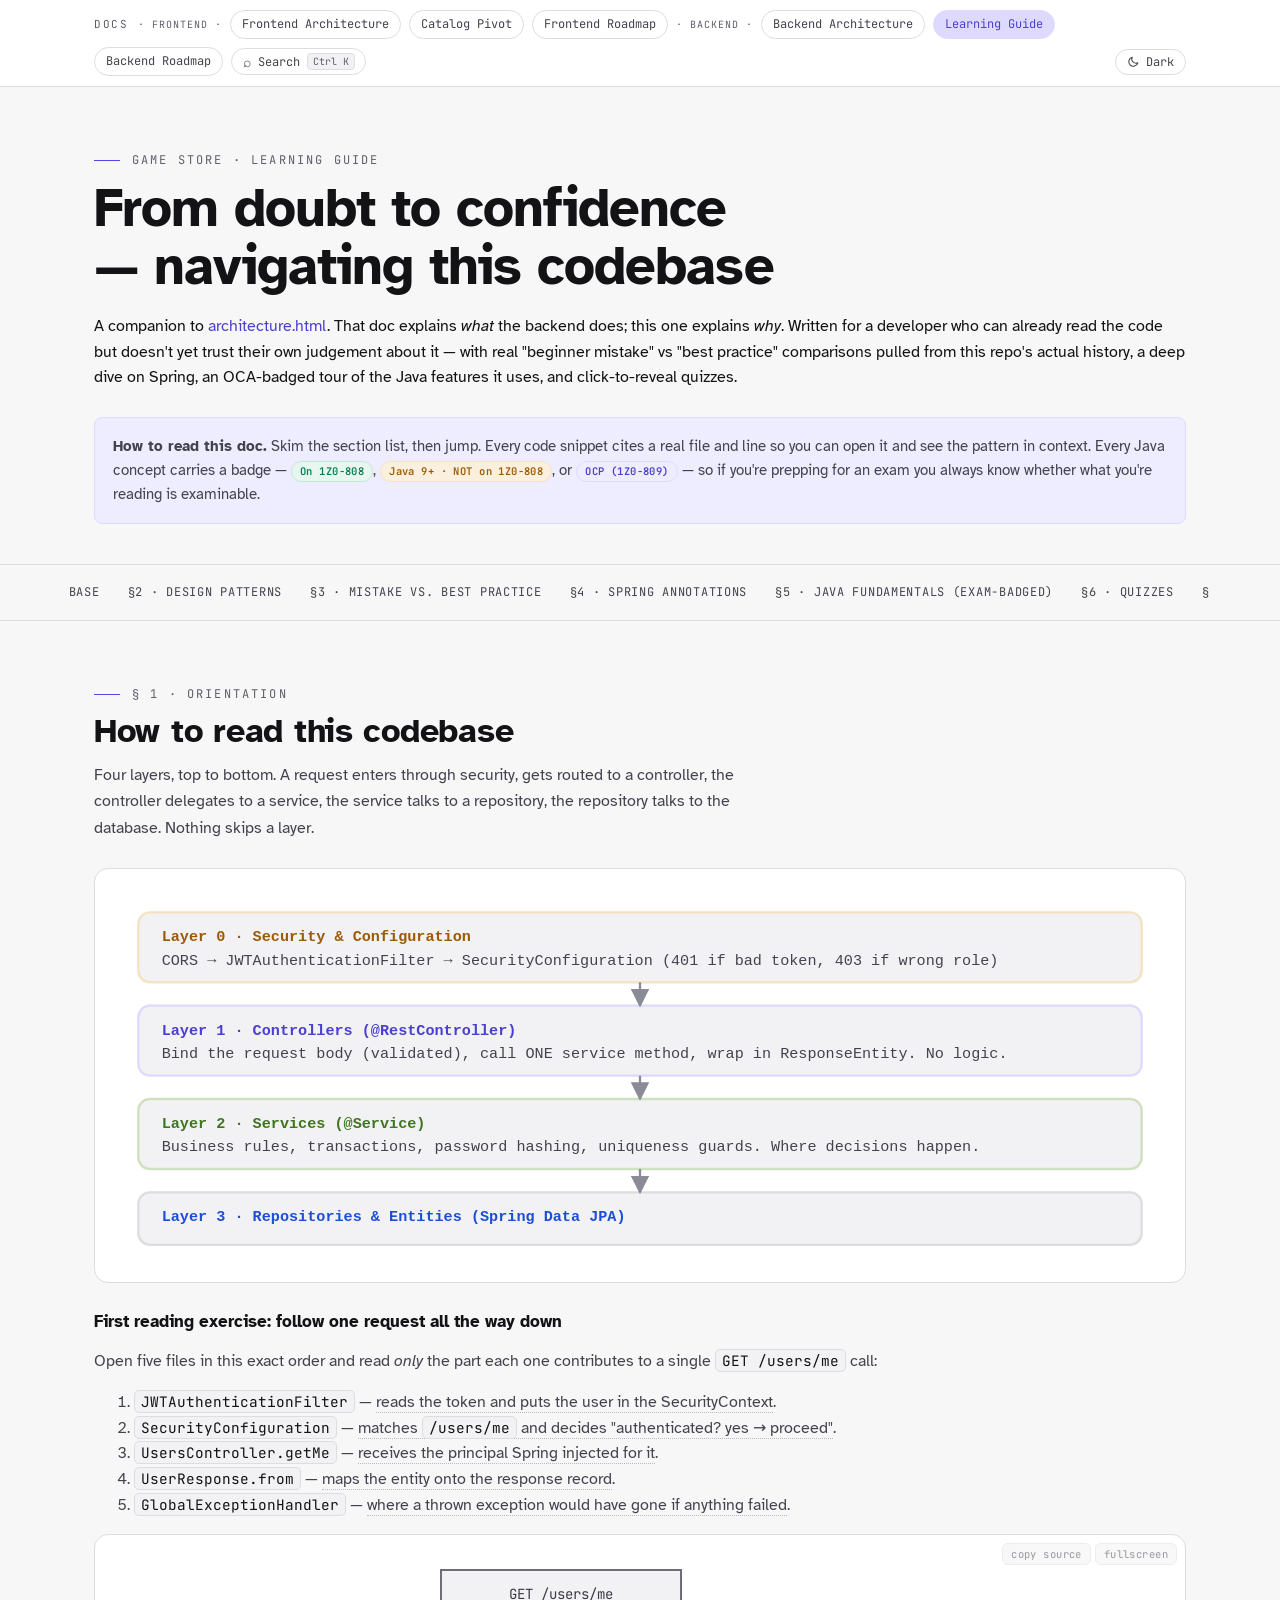
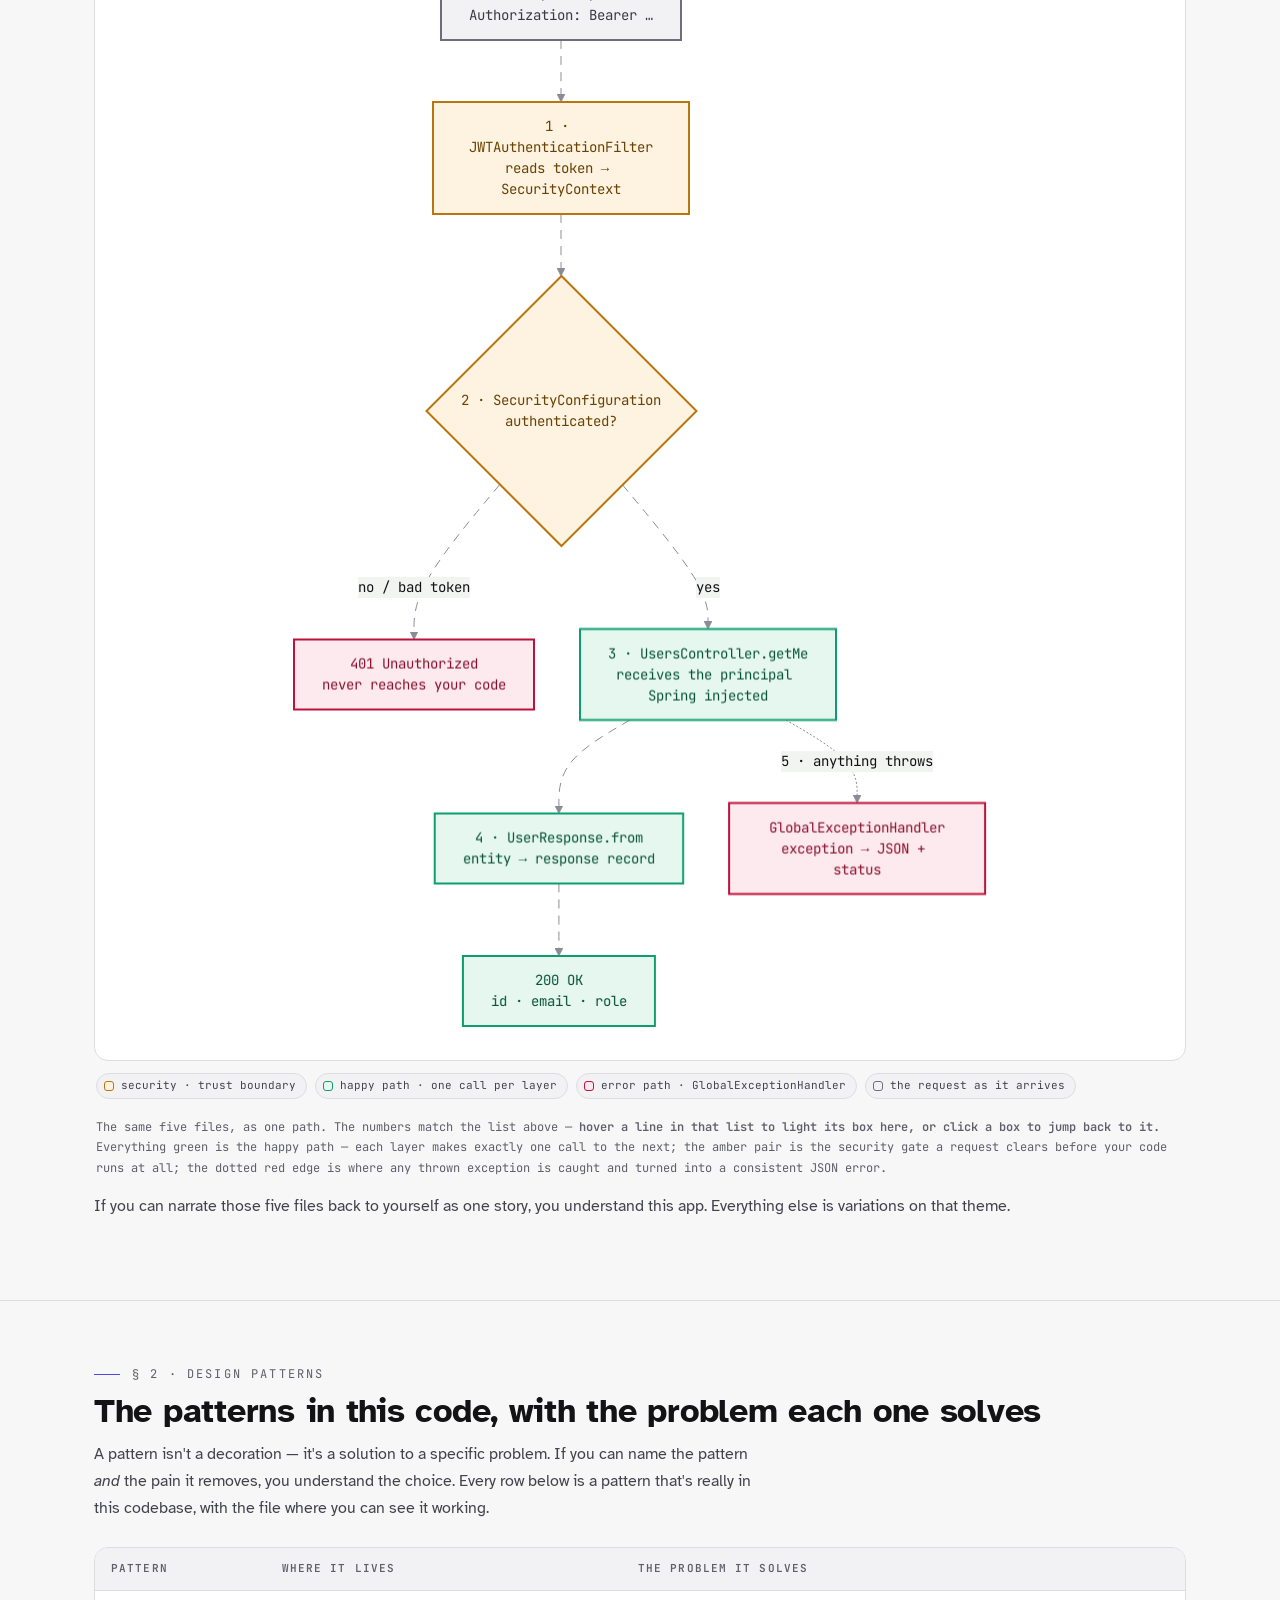
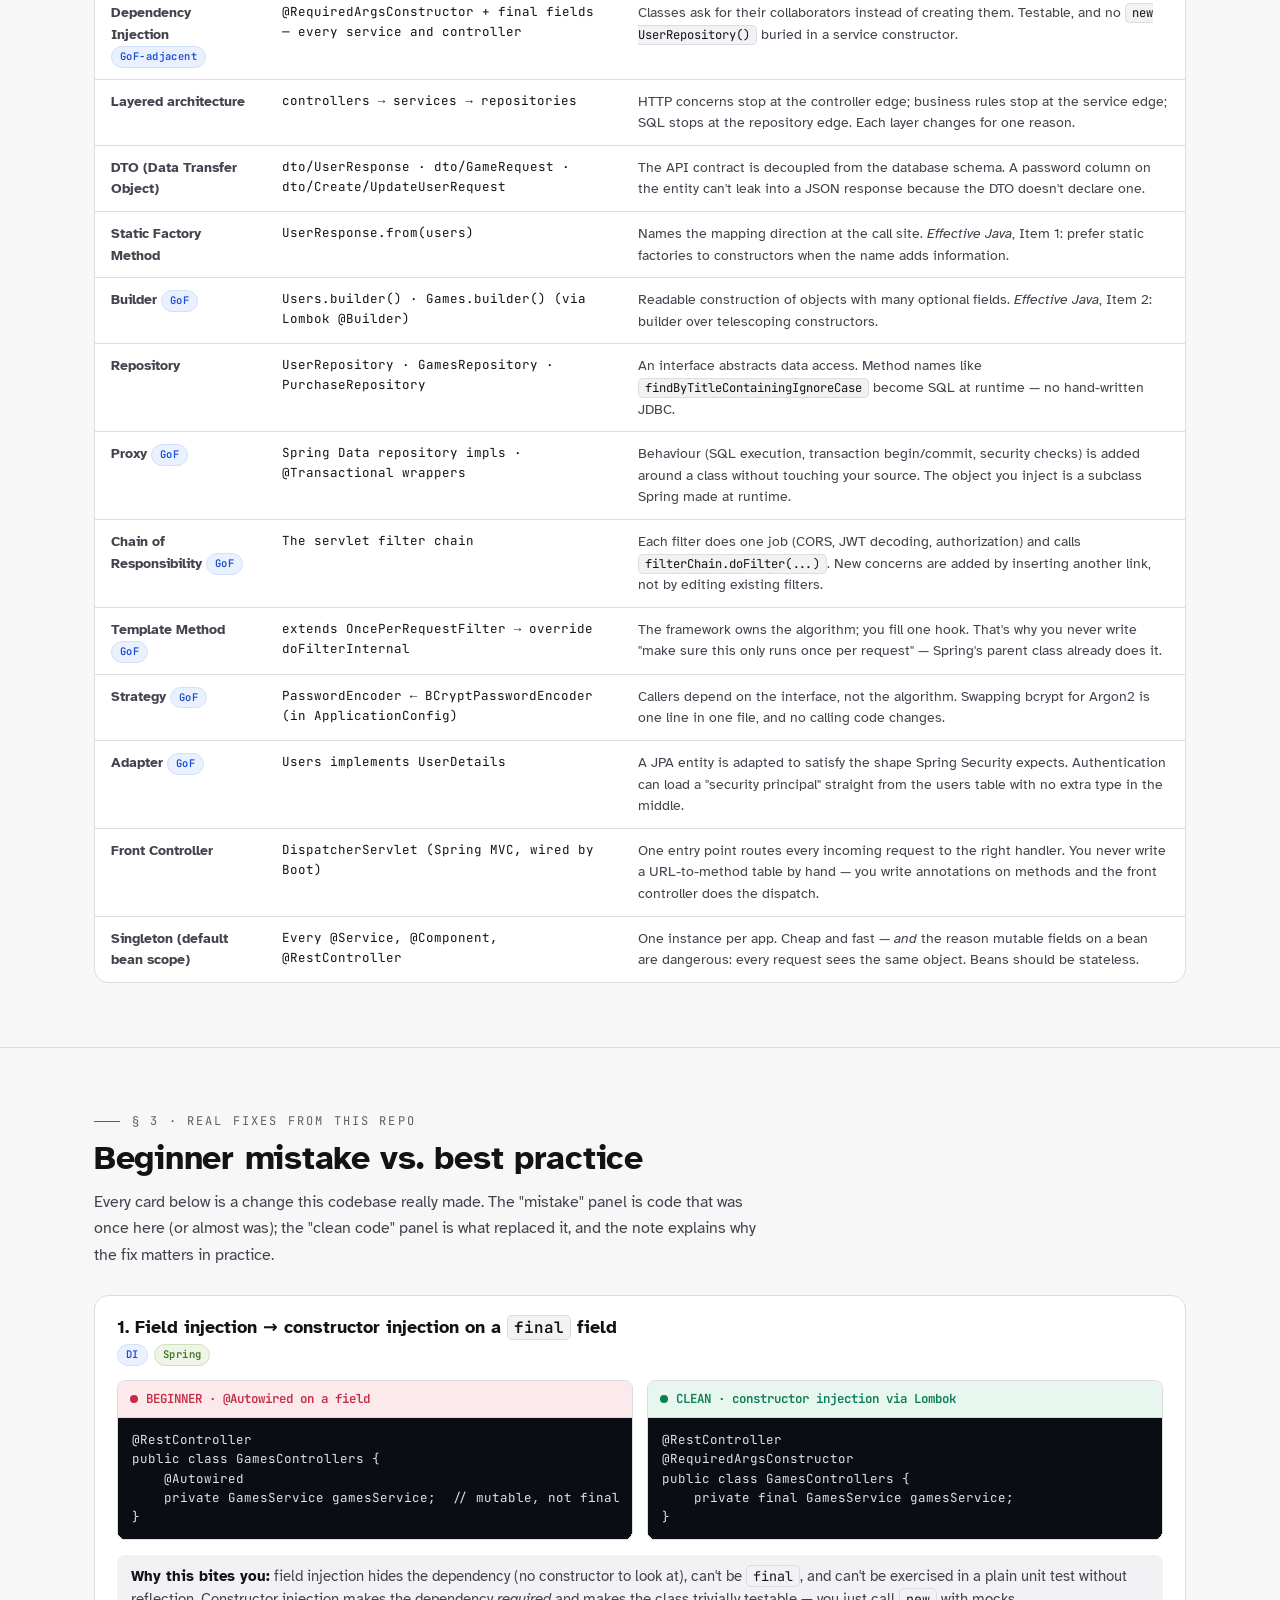
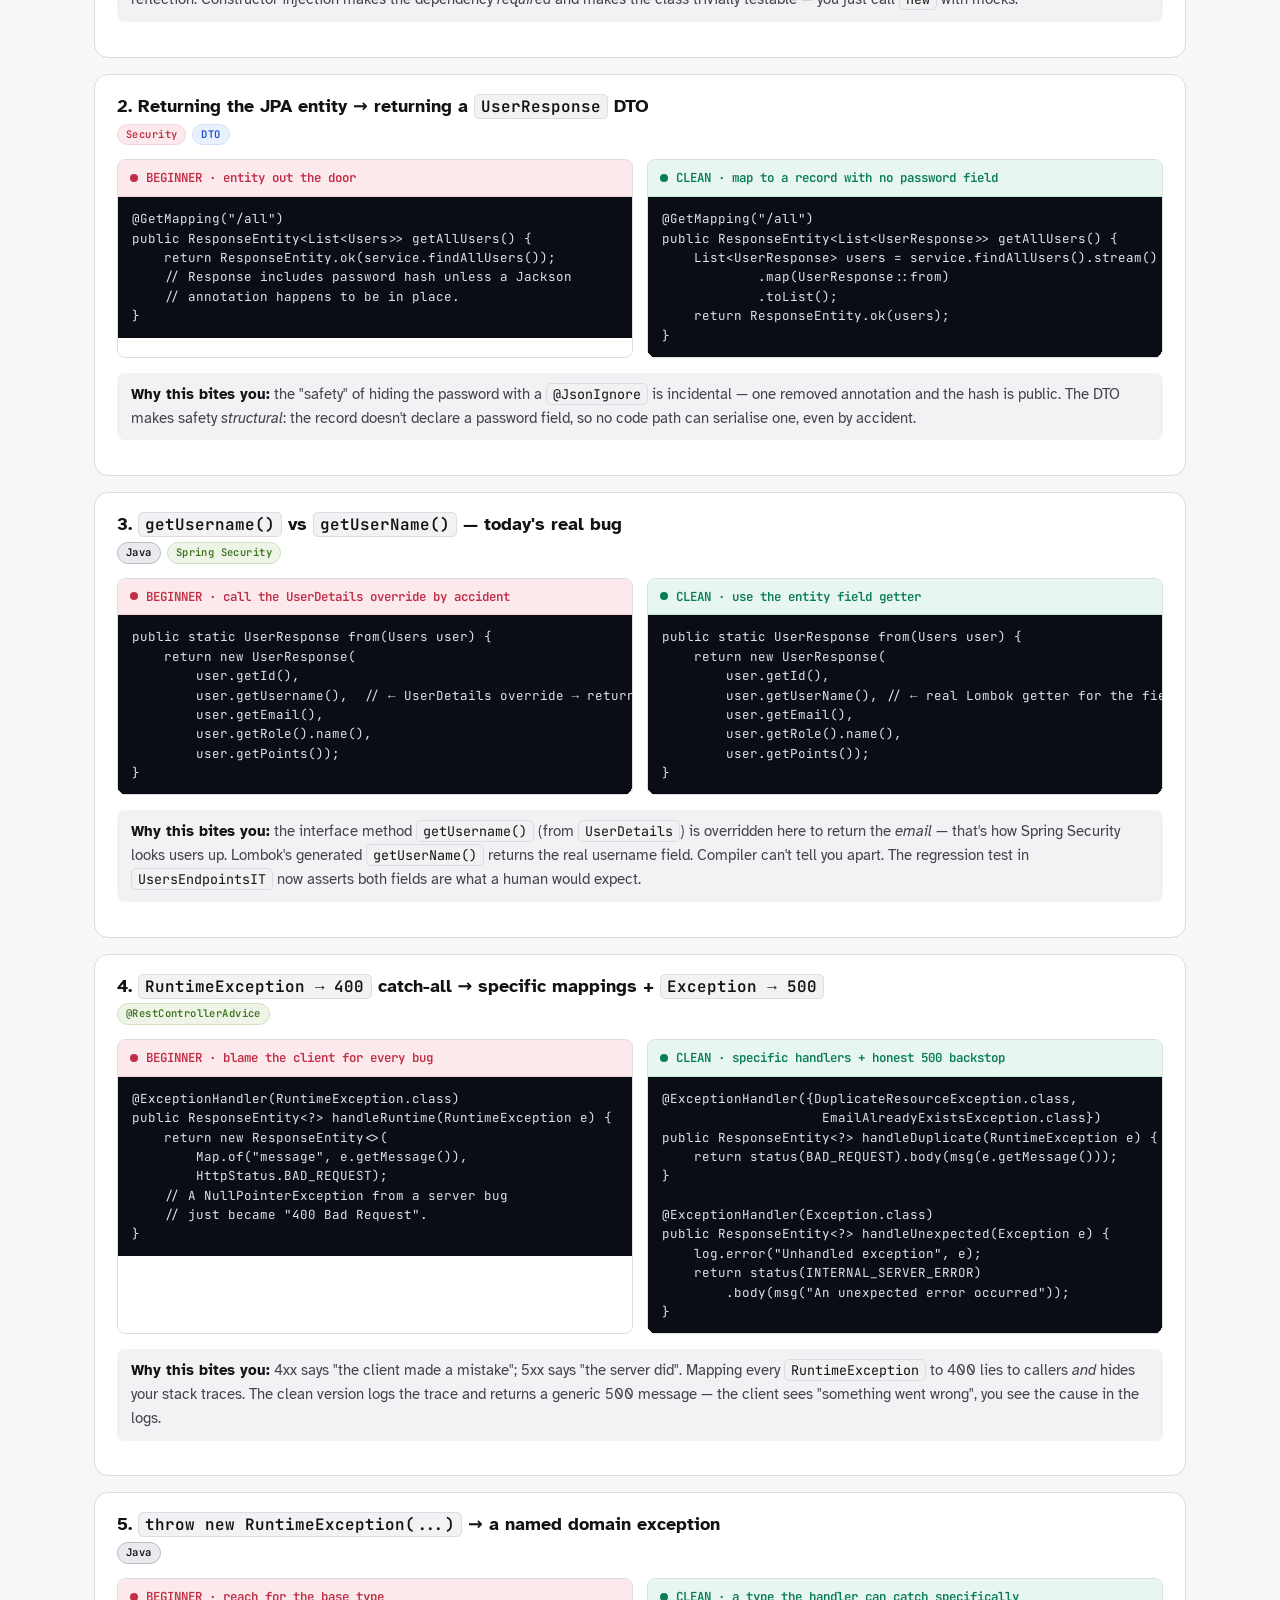
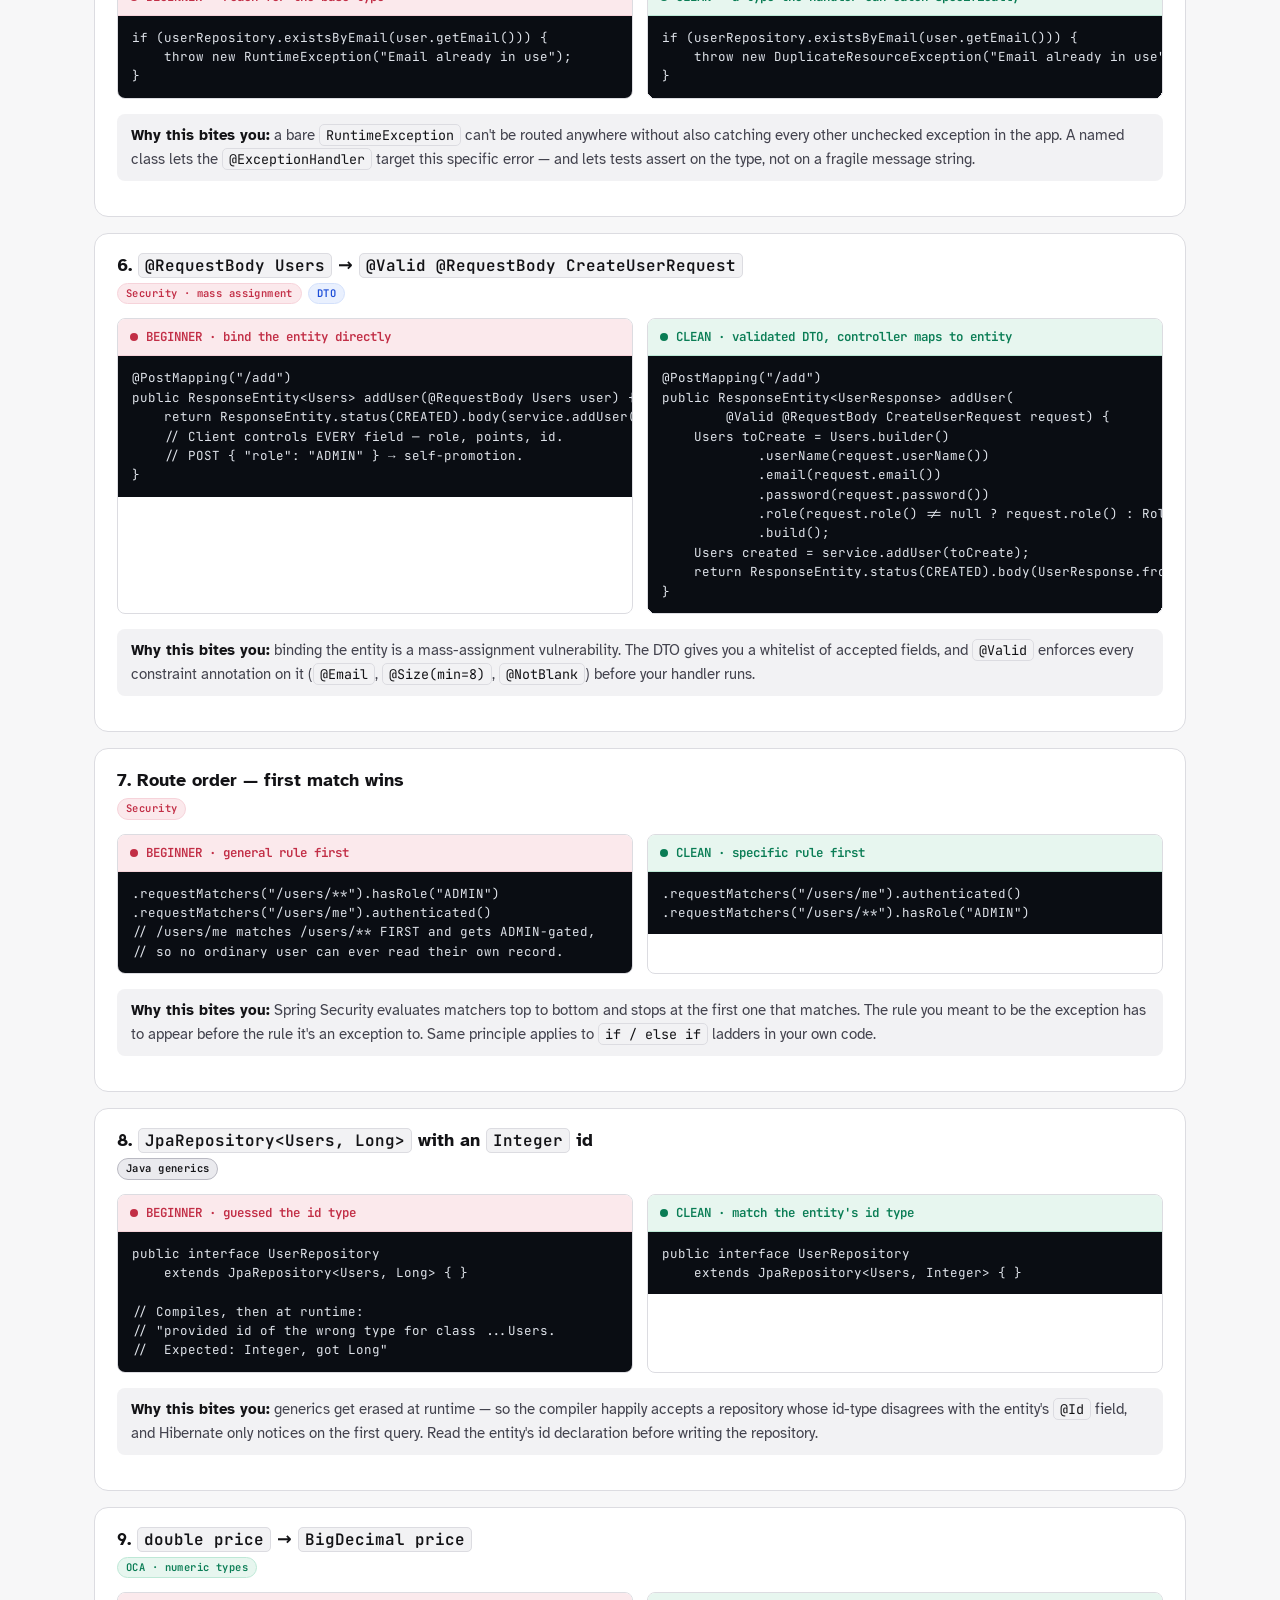
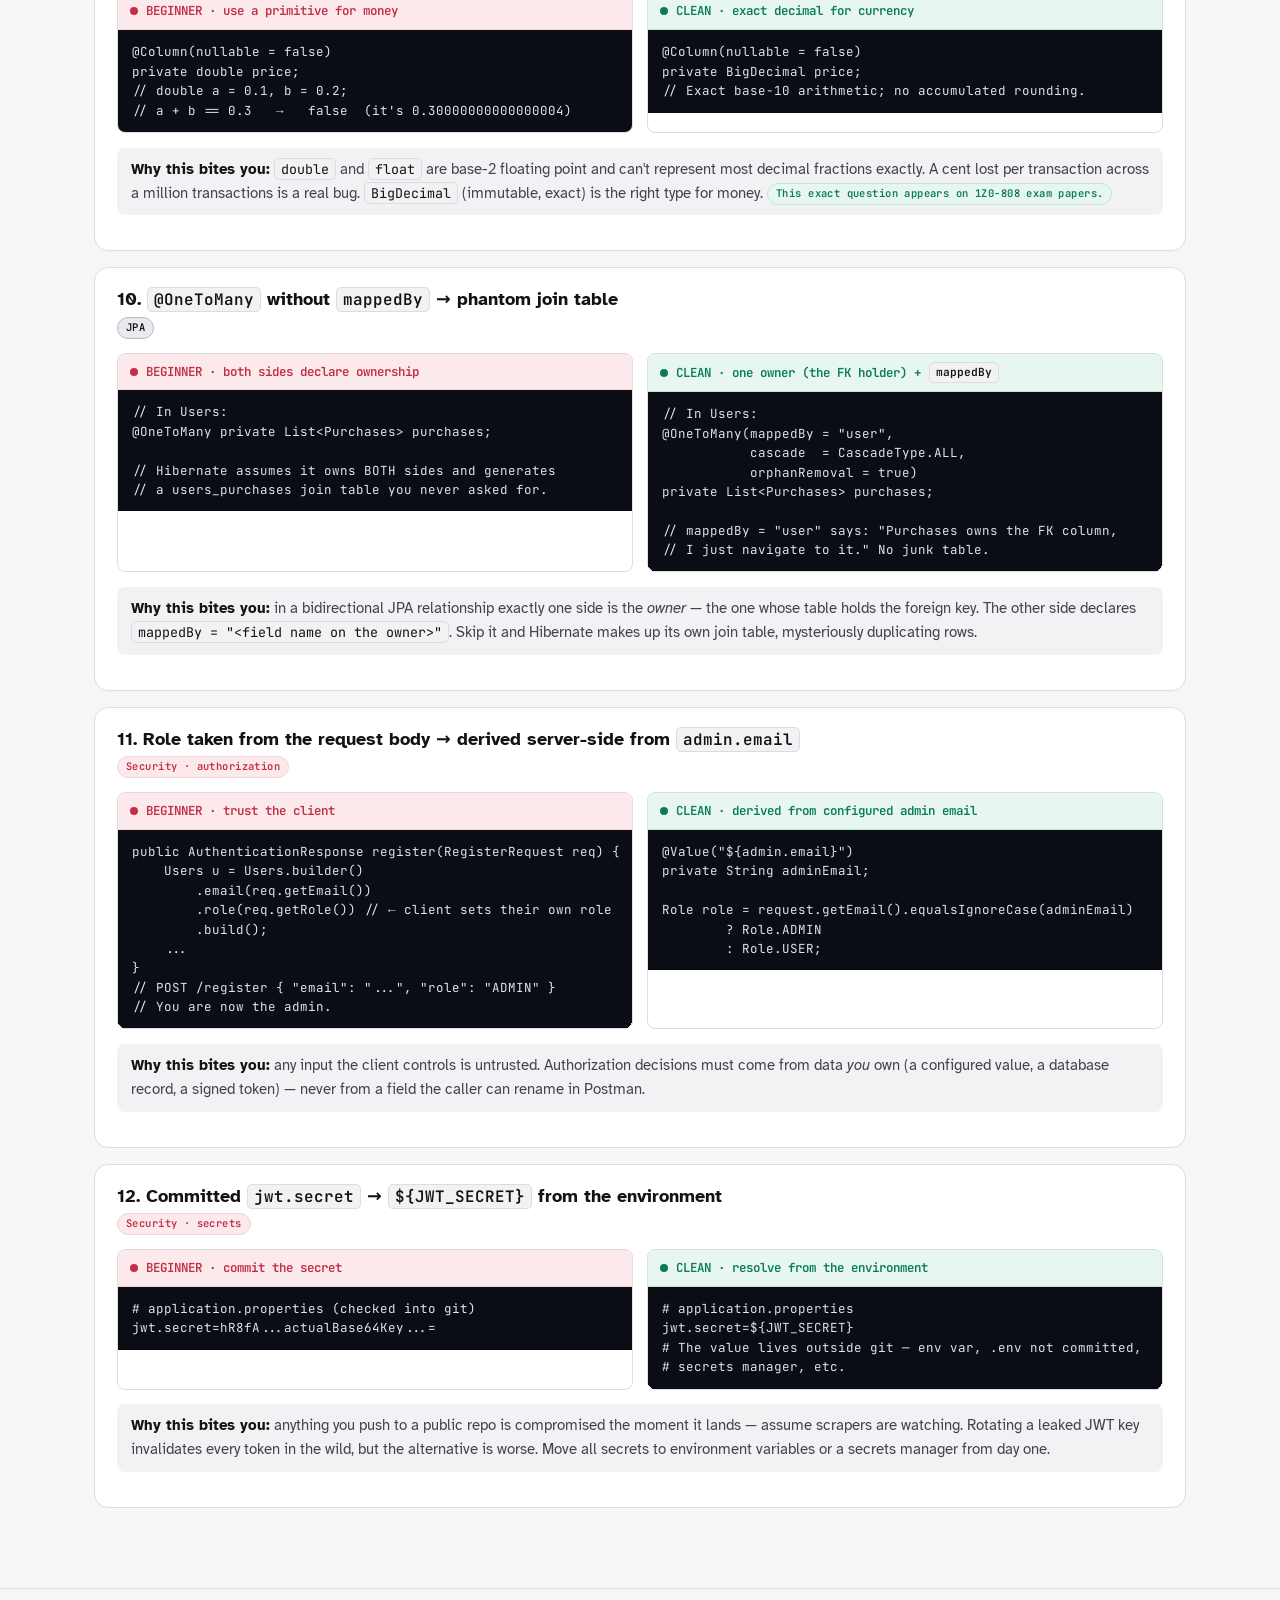
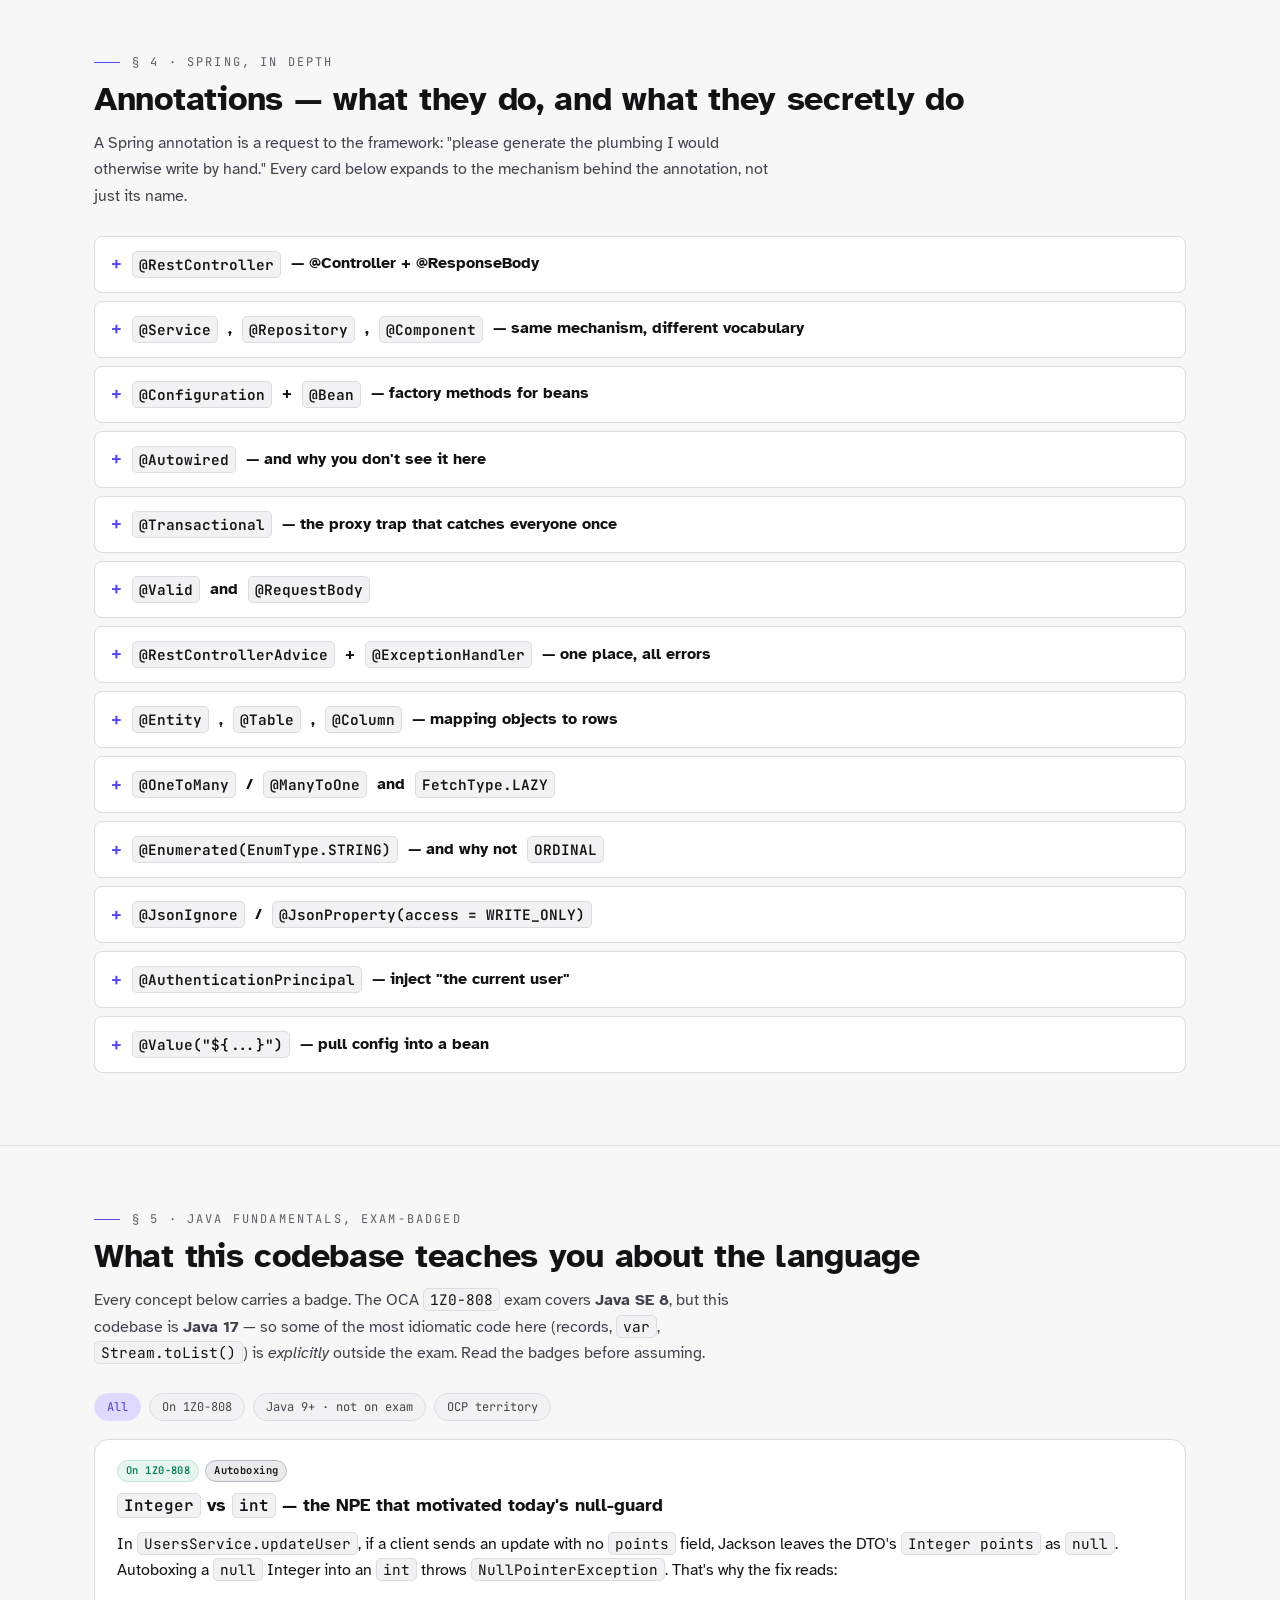
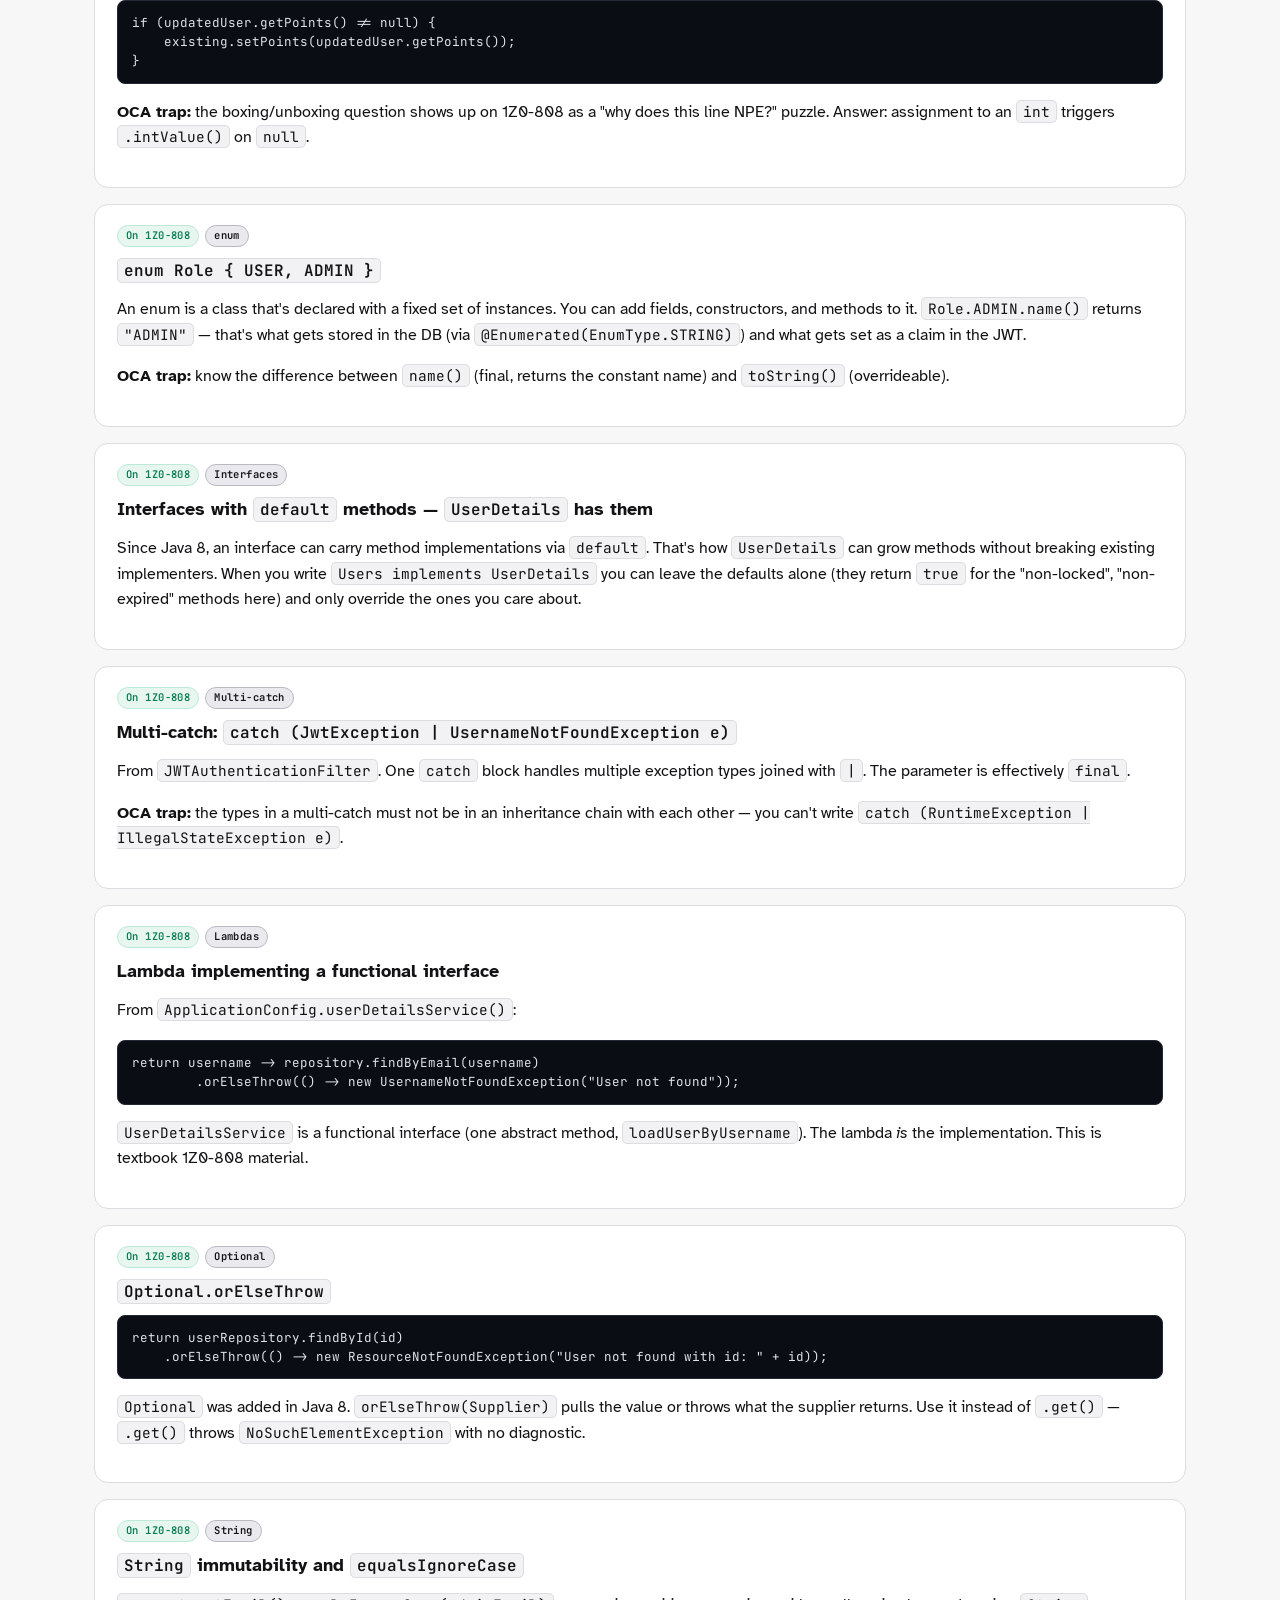
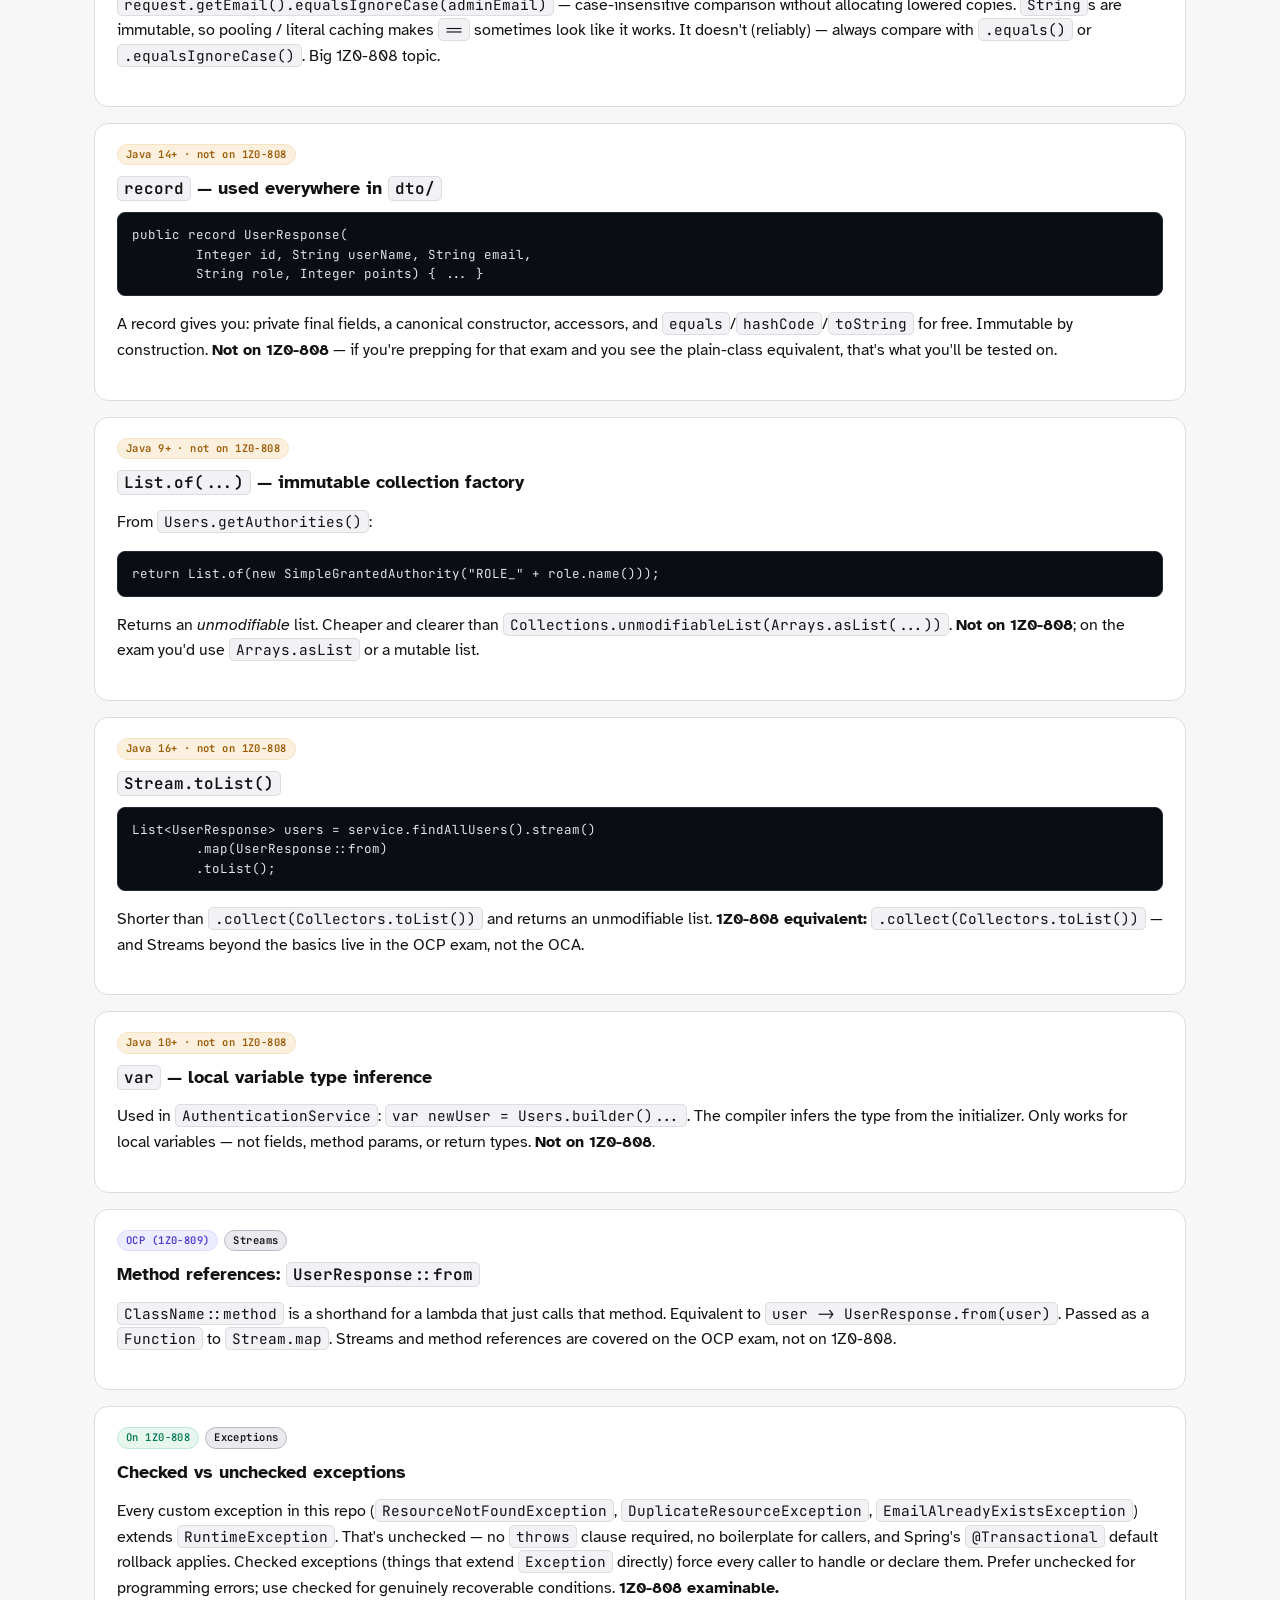
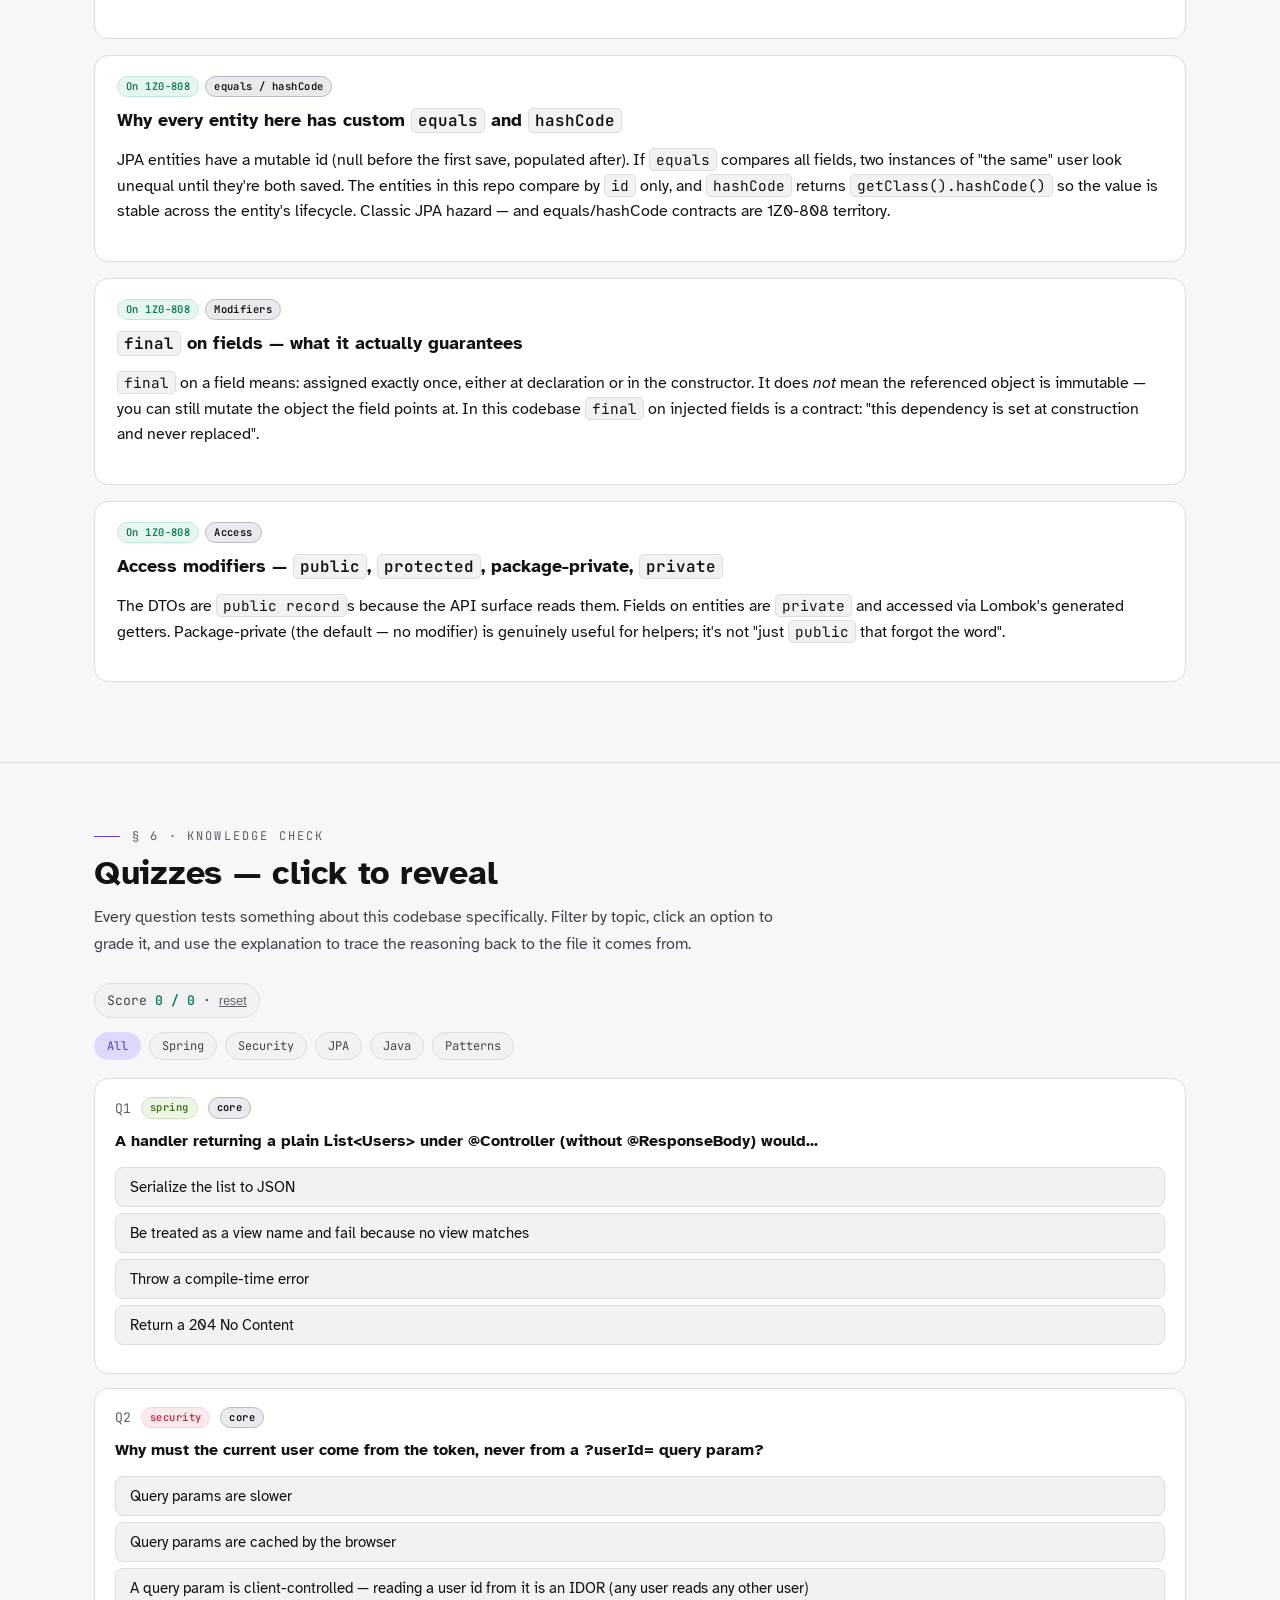
==== docs/architecture-and-learning-guide.html @ 9e19d15a "feat(docs): responsive diagrams below 768px, plus pending chrome work Diagrams kept their intrinsic " ====
<!doctype html>
<html lang="en" data-gs-doc="be-learn">
<head>
<meta charset="utf-8" />
<meta name="viewport" content="width=device-width, initial-scale=1" />
<title>Game Store — Architecture & Learning Guide</title>
<script>
  /* Pre-paint theme apply — runs BEFORE the stylesheet parses so the page
     never flashes the wrong scheme. Deliberately isolated from chrome.js
     (which runs after DOM ready) and deliberately unstyled.
     Always pins data-theme so light-dark() and the Mermaid palette agree. */
  try {
    var t = localStorage.getItem("gs-docs-theme");
    if (t !== "light" && t !== "dark") {
      t = window.matchMedia && window.matchMedia("(prefers-color-scheme: light)").matches ? "light" : "dark";
    }
    document.documentElement.dataset.theme = t;
  } catch (e) {}
</script>
<!-- GS:CORE-CSS:START -->
<style>
/* ══════════════════════════════════════════════════════════════════
   GENERATED — edit docs/_src/core.css and run: node docs/_src/stamp.mjs
   Layers: fonts + core + learning + tables + diagram
   ══════════════════════════════════════════════════════════════════ */

/* Generated by vendor.mjs — do not edit. Paths are relative to the document,
   which is why they read "fonts/..." and not "vendor/fonts/...": core.css is
   inlined INTO the document, so url() resolves against the HTML file. */

@font-face {
  font-family: 'Atkinson Hyperlegible';
  font-style: italic;
  font-weight: 400;
  font-display: swap;
  src: url("vendor/fonts/atkinson-hyperlegible-400i-latin-ext.woff2") format('woff2');
  unicode-range: U+0100-02BA, U+02BD-02C5, U+02C7-02CC, U+02CE-02D7, U+02DD-02FF, U+0304, U+0308, U+0329, U+1D00-1DBF, U+1E00-1E9F, U+1EF2-1EFF, U+2020, U+20A0-20AB, U+20AD-20C0, U+2113, U+2C60-2C7F, U+A720-A7FF;
}
@font-face {
  font-family: 'Atkinson Hyperlegible';
  font-style: italic;
  font-weight: 400;
  font-display: swap;
  src: url("vendor/fonts/atkinson-hyperlegible-400i-latin.woff2") format('woff2');
  unicode-range: U+0000-00FF, U+0131, U+0152-0153, U+02BB-02BC, U+02C6, U+02DA, U+02DC, U+0304, U+0308, U+0329, U+2000-206F, U+20AC, U+2122, U+2191, U+2193, U+2212, U+2215, U+FEFF, U+FFFD;
}
@font-face {
  font-family: 'Atkinson Hyperlegible';
  font-style: italic;
  font-weight: 700;
  font-display: swap;
  src: url("vendor/fonts/atkinson-hyperlegible-700i-latin-ext.woff2") format('woff2');
  unicode-range: U+0100-02BA, U+02BD-02C5, U+02C7-02CC, U+02CE-02D7, U+02DD-02FF, U+0304, U+0308, U+0329, U+1D00-1DBF, U+1E00-1E9F, U+1EF2-1EFF, U+2020, U+20A0-20AB, U+20AD-20C0, U+2113, U+2C60-2C7F, U+A720-A7FF;
}
@font-face {
  font-family: 'Atkinson Hyperlegible';
  font-style: italic;
  font-weight: 700;
  font-display: swap;
  src: url("vendor/fonts/atkinson-hyperlegible-700i-latin.woff2") format('woff2');
  unicode-range: U+0000-00FF, U+0131, U+0152-0153, U+02BB-02BC, U+02C6, U+02DA, U+02DC, U+0304, U+0308, U+0329, U+2000-206F, U+20AC, U+2122, U+2191, U+2193, U+2212, U+2215, U+FEFF, U+FFFD;
}
@font-face {
  font-family: 'Atkinson Hyperlegible';
  font-style: normal;
  font-weight: 400;
  font-display: swap;
  src: url("vendor/fonts/atkinson-hyperlegible-400-latin-ext.woff2") format('woff2');
  unicode-range: U+0100-02BA, U+02BD-02C5, U+02C7-02CC, U+02CE-02D7, U+02DD-02FF, U+0304, U+0308, U+0329, U+1D00-1DBF, U+1E00-1E9F, U+1EF2-1EFF, U+2020, U+20A0-20AB, U+20AD-20C0, U+2113, U+2C60-2C7F, U+A720-A7FF;
}
@font-face {
  font-family: 'Atkinson Hyperlegible';
  font-style: normal;
  font-weight: 400;
  font-display: swap;
  src: url("vendor/fonts/atkinson-hyperlegible-400-latin.woff2") format('woff2');
  unicode-range: U+0000-00FF, U+0131, U+0152-0153, U+02BB-02BC, U+02C6, U+02DA, U+02DC, U+0304, U+0308, U+0329, U+2000-206F, U+20AC, U+2122, U+2191, U+2193, U+2212, U+2215, U+FEFF, U+FFFD;
}
@font-face {
  font-family: 'Atkinson Hyperlegible';
  font-style: normal;
  font-weight: 700;
  font-display: swap;
  src: url("vendor/fonts/atkinson-hyperlegible-700-latin-ext.woff2") format('woff2');
  unicode-range: U+0100-02BA, U+02BD-02C5, U+02C7-02CC, U+02CE-02D7, U+02DD-02FF, U+0304, U+0308, U+0329, U+1D00-1DBF, U+1E00-1E9F, U+1EF2-1EFF, U+2020, U+20A0-20AB, U+20AD-20C0, U+2113, U+2C60-2C7F, U+A720-A7FF;
}
@font-face {
  font-family: 'Atkinson Hyperlegible';
  font-style: normal;
  font-weight: 700;
  font-display: swap;
  src: url("vendor/fonts/atkinson-hyperlegible-700-latin.woff2") format('woff2');
  unicode-range: U+0000-00FF, U+0131, U+0152-0153, U+02BB-02BC, U+02C6, U+02DA, U+02DC, U+0304, U+0308, U+0329, U+2000-206F, U+20AC, U+2122, U+2191, U+2193, U+2212, U+2215, U+FEFF, U+FFFD;
}
@font-face {
  font-family: 'JetBrains Mono';
  font-style: normal;
  font-weight: 400;
  font-display: swap;
  src: url("vendor/fonts/jetbrains-mono-400-latin-ext.woff2") format('woff2');
  unicode-range: U+0100-02BA, U+02BD-02C5, U+02C7-02CC, U+02CE-02D7, U+02DD-02FF, U+0304, U+0308, U+0329, U+1D00-1DBF, U+1E00-1E9F, U+1EF2-1EFF, U+2020, U+20A0-20AB, U+20AD-20C0, U+2113, U+2C60-2C7F, U+A720-A7FF;
}
@font-face {
  font-family: 'JetBrains Mono';
  font-style: normal;
  font-weight: 400;
  font-display: swap;
  src: url("vendor/fonts/jetbrains-mono-400-latin.woff2") format('woff2');
  unicode-range: U+0000-00FF, U+0131, U+0152-0153, U+02BB-02BC, U+02C6, U+02DA, U+02DC, U+0304, U+0308, U+0329, U+2000-206F, U+20AC, U+2122, U+2191, U+2193, U+2212, U+2215, U+FEFF, U+FFFD;
}
@font-face {
  font-family: 'JetBrains Mono';
  font-style: normal;
  font-weight: 500;
  font-display: swap;
  src: url("vendor/fonts/jetbrains-mono-500-latin-ext.woff2") format('woff2');
  unicode-range: U+0100-02BA, U+02BD-02C5, U+02C7-02CC, U+02CE-02D7, U+02DD-02FF, U+0304, U+0308, U+0329, U+1D00-1DBF, U+1E00-1E9F, U+1EF2-1EFF, U+2020, U+20A0-20AB, U+20AD-20C0, U+2113, U+2C60-2C7F, U+A720-A7FF;
}
@font-face {
  font-family: 'JetBrains Mono';
  font-style: normal;
  font-weight: 500;
  font-display: swap;
  src: url("vendor/fonts/jetbrains-mono-500-latin.woff2") format('woff2');
  unicode-range: U+0000-00FF, U+0131, U+0152-0153, U+02BB-02BC, U+02C6, U+02DA, U+02DC, U+0304, U+0308, U+0329, U+2000-206F, U+20AC, U+2122, U+2191, U+2193, U+2212, U+2215, U+FEFF, U+FFFD;
}
@font-face {
  font-family: 'JetBrains Mono';
  font-style: normal;
  font-weight: 600;
  font-display: swap;
  src: url("vendor/fonts/jetbrains-mono-600-latin-ext.woff2") format('woff2');
  unicode-range: U+0100-02BA, U+02BD-02C5, U+02C7-02CC, U+02CE-02D7, U+02DD-02FF, U+0304, U+0308, U+0329, U+1D00-1DBF, U+1E00-1E9F, U+1EF2-1EFF, U+2020, U+20A0-20AB, U+20AD-20C0, U+2113, U+2C60-2C7F, U+A720-A7FF;
}
@font-face {
  font-family: 'JetBrains Mono';
  font-style: normal;
  font-weight: 600;
  font-display: swap;
  src: url("vendor/fonts/jetbrains-mono-600-latin.woff2") format('woff2');
  unicode-range: U+0000-00FF, U+0131, U+0152-0153, U+02BB-02BC, U+02C6, U+02DA, U+02DC, U+0304, U+0308, U+0329, U+2000-206F, U+20AC, U+2122, U+2191, U+2193, U+2212, U+2215, U+FEFF, U+FFFD;
}


/* ═══════════════════════════════════════════════════════════════════════════
   core.css — the layer every Game Store document gets
   ═══════════════════════════════════════════════════════════════════════════

   SOURCE FILE. Do not edit the copy inside an HTML document — that copy sits
   between <!-- GS:CORE-CSS:START --> and :END and is overwritten wholesale by

     node docs/_src/stamp.mjs

   ── Why this file exists ─────────────────────────────────────────────────
   The six documents each carried their own inline <style>: 3,184 lines in
   total, of which 39 selectors appeared in all six and another 25 in four or
   five. Those copies had already drifted apart in ways nobody chose. The
   backend roadmap had been given a design pass (side-tab accents dropped, bars
   moved from `width` to `transform`) that the frontend roadmap never received,
   so two files describing the same kind of thing no longer looked or behaved
   alike. Where the copies disagreed, the *newer, documented* decision won and
   is what you see below.

   ── Layers ───────────────────────────────────────────────────────────────
     1. Tokens          colour, type, geometry — the theming contract
     2. Base            reset, document, typography, links, code
     3. Chrome          doc switcher, subnav, progress, back-to-top, reveal
     4. Furniture       hero, kpis, chips, kickers, captions, footer
     5. Mermaid motion  animation over Mermaid's SVG output
     6. Responsive
     7. Print

   Component styles that only some documents need (diagrams, roadmap cards,
   quizzes, tables) live in _src/components/ and are opted into per document
   in docs.manifest.mjs.
   ═══════════════════════════════════════════════════════════════════════════ */


/* ───────────────────────────────────────────────────────────────────────────
   1. TOKENS
   ───────────────────────────────────────────────────────────────────────────

   Every colour is declared ONCE with light-dark(). `color-scheme` decides
   which half wins, so a theme switch is a one-property change instead of a
   parallel table of overrides that drift apart. The previous arrangement
   restated ~45 tokens in four places per file — 6 files × 4 blocks was the
   real reason the docs had quietly diverged from each other.

     :root                     → color-scheme: light dark  (follows the OS)
     :root[data-theme="light"] → pinned light  (viewer's explicit choice)
     :root[data-theme="dark"]  → pinned dark

   --scheme stays a plain string token because light-dark() only accepts
   <color> values, and the Mermaid bootstrap reads it with one
   getComputedStyle call to pick its matching diagram palette.

   ── Palette note ──
   The surfaces are neutral graphite, not the old #0d1016 navy. The navy sat
   only ~25° away from the indigo accent, so the brand colour never actually
   read as a colour — it dissolved into its own background. Pulling the ground
   to a near-neutral (blue channel never more than ~4 points above red) leaves
   indigo the only real hue on the page above the semantic diagram colours,
   which is what an accent is for.
   ─────────────────────────────────────────────────────────────────────────── */

:root {
  color-scheme: light dark;
  --scheme: dark;

  /* ── Surfaces: graphite ramp ──
     Even steps in lightness so nesting a panel inside a panel inside a
     shell stays legible without borders doing all the work. */
  --bg:        light-dark(#f7f7f8, #0e0e10);
  --panel:     light-dark(#ffffff, #16161a);
  --panel-2:   light-dark(#f2f2f4, #1d1d22);
  --panel-3:   light-dark(#eaeaee, #24242a);
  --line:      light-dark(#dcdce1, #2a2a31);
  --line-2:    light-dark(#b9b9c2, #3a3a44);
  --line-soft: light-dark(#eeeef1, #212127);

  /* catalog-architecture.html speaks "surface"; everything else says
     "panel". Same ramp, both names, so either vocabulary resolves. */
  --surface:   var(--panel);
  --surface-2: var(--panel-2);

  /* ── Ink ──
     --ink-faint carries captions, micro-labels and step eyebrows, so both
     values are set against --panel-3 — the lowest-contrast neutral ground it
     actually lands on, not --panel — and clear 4.5:1 there: 5.2:1 light,
     4.65:1 dark. The old #6b7488 ran at ~4.2:1. Anything faint sitting on a
     *tinted* chip is a separate case and needs the chip's own colour. */
  --ink:       light-dark(#131316, #e7e7ea);
  --ink-soft:  light-dark(#43434e, #a2a2ac);
  --ink-faint: light-dark(#5f5f6a, #8c8c98);

  /* ── Accent: indigo, the app's voice ──
     --accent is not purely decorative here: it carries the step eyebrows and
     layer labels, which are small text. The dark value is therefore set to
     clear 4.5:1 on --panel-3 (4.7:1) rather than to the most saturated indigo
     that still looked good as a border — #7b6cff dropped to 4.3:1 on a panel. */
  --accent:      light-dark(#5546e8, #8b7dff);
  --accent-2:    light-dark(#4c3fd0, #a094ff);
  --accent-dim:  light-dark(#dedaff, #363154);
  --accent-wash: light-dark(#eeecff, #1a1826);
  --on-accent:   light-dark(#ffffff, #0e0e10);

  /* ── Semantic hues ──
     The hue of each is unchanged — they are load-bearing in the diagrams
     and the legend text names them. */
  /* Spring green also labels stage headings and JWT segments, so like amber
     its light value is set for small text on --spring-wash (5.1:1); the
     inherited #4d8b28 sat at 3.7:1 there. */
  --spring:      light-dark(#3f7420, #7cc44a);   /* Spring framework      */
  --spring-dim:  light-dark(#cfe0bf, #2e4520);
  --spring-wash: light-dark(#eef5e7, #161c11);

  --new:      light-dark(#0a7d55, #35d399);      /* added / fast path     */
  --new-dim:  light-dark(#bde8d6, #1e5442);
  --new-wash: light-dark(#e7f6ef, #0f1f19);

  /* Amber is the one semantic hue that also carries small text (the step
     eyebrows), so the light value is nudged darker to clear 4.5:1 on
     --panel-2; #a35f06 landed at 4.47. */
  --auth:      light-dark(#9c5a05, #f5a623);     /* JWT / trust boundary  */
  --auth-dim:  light-dark(#f5e2c2, #4a3a15);
  --auth-wash: light-dark(#faf0dd, #241c0d);

  --danger:      light-dark(#c22e46, #f2687e);   /* failure path / guard  */
  --danger-dim:  light-dark(#f6d3da, #4a2029);
  --danger-wash: light-dark(#fbe9ec, #291217);

  --info:      light-dark(#1d4ed8, #60a5fa);
  --info-dim:  light-dark(#d3e0fb, #1d3557);
  --info-wash: light-dark(#e9f0fe, #101a29);

  --sky:      light-dark(#0369a1, #7dd3fc);      /* HTTP GET / 2xx        */
  --sky-dim:  light-dark(#bcd9ec, #23495e);
  --sky-wash: light-dark(#e3f2fb, #0e2029);

  /* catalog-architecture.html names its hues by colour rather than by role.
     Aliased so one edit still moves both vocabularies. */
  --indigo:       var(--accent-2);
  --indigo-wash:  light-dark(rgba(85,70,232,.07),  rgba(160,148,255,.10));
  --emerald:      var(--new);
  --emerald-wash: light-dark(rgba(10,125,85,.07),  rgba(53,211,153,.09));
  --amber:        var(--auth);
  --amber-wash:   light-dark(rgba(180,83,9,.07),   rgba(245,166,35,.09));
  --rose:         var(--danger);
  --rose-wash:    light-dark(rgba(209,52,79,.07),  rgba(242,104,126,.09));

  /* ── Code surfaces ──
     A terminal stays a terminal: these deliberately do NOT flip, because the
     panels they describe are locked dark in both schemes. Any foreground
     sitting on --code-bg must come from this group — pairing a locked dark
     background with a themed ink is what made snippets unreadable in light
     mode, since --ink resolves to near-black there. --code-ink holds ~13:1
     on --code-bg, --code-ink-faint ~5.4:1. */
  --code-bg:        #0a0d13;
  --code-ink:       #dfe3ea;
  --code-ink-faint: #8b93a3;
  --code-line:      #232a36;
  --code-ok:        #7cc44a;

  /* ── Chrome ── */
  --nav-veil:     light-dark(rgba(247,247,248,.85), rgba(14,14,16,.82));
  --scroll-hover: light-dark(#a0a0ac, #4a4a56);
  --swatch-ring:  light-dark(rgba(19,19,22,.18), rgba(255,255,255,.14));
  --row-odd:      light-dark(#f0f0f3, #202027);
  --row-even:     light-dark(#f8f8fa, #191920);
  --diagram-line: light-dark(#8b8b97, #5a5a68);

  /* Two wide, low-opacity washes behind the page. Kept faint enough that
     they read as depth rather than as a gradient. */
  --glow-a: light-dark(rgba(85,70,232,.07), rgba(123,108,255,.14));
  --glow-b: light-dark(rgba(10,125,85,.05), rgba(53,211,153,.07));

  /* ── Elevation ──
     light-dark() returns a <color>, so it nests inside a shadow value. */
  --shadow-sm: 0 1px 2px    light-dark(rgba(16,20,32,.06), rgba(0,0,0,.30));
  --shadow-md: 0 6px 20px -6px  light-dark(rgba(16,20,32,.16), rgba(0,0,0,.52));
  --shadow-lg: 0 20px 52px -14px light-dark(rgba(16,20,32,.22), rgba(0,0,0,.64));
  --ring: 0 0 0 3px light-dark(rgba(85,70,232,.35), rgba(123,108,255,.42));

  /* ── Geometry & type ── */
  --radius: 14px;
  --radius-sm: 8px;
  --maxw: 1140px;
  --nav-h: 56px;
  --ease: cubic-bezier(.2,.7,.3,1);

  --mono: "JetBrains Mono", ui-monospace, "Cascadia Code", "SF Mono",
          "Roboto Mono", Menlo, Consolas, monospace;
  /* Atkinson Hyperlegible — letterforms drawn for maximum legibility.
     Ships only 400/700, so heading weights are normalised to those. */
  --display: "Atkinson Hyperlegible", system-ui, sans-serif;
  --body:    "Atkinson Hyperlegible", system-ui, sans-serif;
  --sans:    var(--body);
}

/* The viewer's explicit choice outranks the OS, in both directions.
   Restate EVERY light-dark() token so the page never depends on the browser
   resolving light-dark() correctly against color-scheme — some engines
   (Brave on dark OS) ignore the inherited color-scheme and resolve
   light-dark() from the OS preference instead. */
:root[data-theme="light"] {
  color-scheme: light;
  --scheme: light;

  --bg:#f7f7f8; --panel:#ffffff; --panel-2:#f2f2f4; --panel-3:#eaeaee;
  --line:#dcdce1; --line-2:#b9b9c2; --line-soft:#eeeef1;
  --ink:#131316; --ink-soft:#43434e; --ink-faint:#5f5f6a;

  --accent:#5546e8; --accent-2:#4c3fd0; --accent-dim:#dedaff;
  --accent-wash:#eeecff; --on-accent:#ffffff;

  --spring:#3f7420; --spring-dim:#cfe0bf; --spring-wash:#eef5e7;
  --new:#0a7d55; --new-dim:#bde8d6; --new-wash:#e7f6ef;
  --auth:#9c5a05; --auth-dim:#f5e2c2; --auth-wash:#faf0dd;
  --danger:#c22e46; --danger-dim:#f6d3da; --danger-wash:#fbe9ec;
  --info:#1d4ed8; --info-dim:#d3e0fb; --info-wash:#e9f0fe;
  --sky:#0369a1; --sky-dim:#bcd9ec; --sky-wash:#e3f2fb;

  --indigo-wash:rgba(85,70,232,.07);
  --emerald-wash:rgba(10,125,85,.07);
  --amber-wash:rgba(180,83,9,.07);
  --rose-wash:rgba(209,52,79,.07);

  --nav-veil:rgba(247,247,248,.85);
  --scroll-hover:#a0a0ac;
  --swatch-ring:rgba(19,19,22,.18);
  --row-odd:#f0f0f3; --row-even:#f8f8fa;
  --diagram-line:#8b8b97;

  --glow-a:rgba(85,70,232,.07); --glow-b:rgba(10,125,85,.05);

  --shadow-sm:0 1px 2px rgba(16,20,32,.06);
  --shadow-md:0 6px 20px -6px rgba(16,20,32,.16);
  --shadow-lg:0 20px 52px -14px rgba(16,20,32,.22);
  --ring:0 0 0 3px rgba(85,70,232,.35);
}
:root[data-theme="dark"] {
  color-scheme: dark;
  --scheme: dark;

  --bg:#0e0e10; --panel:#16161a; --panel-2:#1d1d22; --panel-3:#24242a;
  --line:#2a2a31; --line-2:#3a3a44; --line-soft:#212127;
  --ink:#e7e7ea; --ink-soft:#a2a2ac; --ink-faint:#8c8c98;

  --accent:#8b7dff; --accent-2:#a094ff; --accent-dim:#363154;
  --accent-wash:#1a1826; --on-accent:#0e0e10;

  --spring:#7cc44a; --spring-dim:#2e4520; --spring-wash:#161c11;
  --new:#35d399; --new-dim:#1e5442; --new-wash:#0f1f19;
  --auth:#f5a623; --auth-dim:#4a3a15; --auth-wash:#241c0d;
  --danger:#f2687e; --danger-dim:#4a2029; --danger-wash:#291217;
  --info:#60a5fa; --info-dim:#1d3557; --info-wash:#101a29;
  --sky:#7dd3fc; --sky-dim:#23495e; --sky-wash:#0e2029;

  --indigo-wash:rgba(160,148,255,.10);
  --emerald-wash:rgba(53,211,153,.09);
  --amber-wash:rgba(245,166,35,.09);
  --rose-wash:rgba(242,104,126,.09);

  --nav-veil:rgba(14,14,16,.82);
  --scroll-hover:#4a4a56;
  --swatch-ring:rgba(255,255,255,.14);
  --row-odd:#202027; --row-even:#191920;
  --diagram-line:#5a5a68;

  --glow-a:rgba(123,108,255,.14); --glow-b:rgba(53,211,153,.07);

  --shadow-sm:0 1px 2px rgba(0,0,0,.30);
  --shadow-md:0 6px 20px -6px rgba(0,0,0,.52);
  --shadow-lg:0 20px 52px -14px rgba(0,0,0,.64);
  --ring:0 0 0 3px rgba(123,108,255,.42);
}

/* No stored choice → --scheme has to track the OS so the Mermaid bootstrap
   reads the same answer the stylesheet settled on. */
@media (prefers-color-scheme: light) {
  :root { --scheme: light; }
  :root[data-theme="dark"] { --scheme: dark; }
}


/* ───────────────────────────────────────────────────────────────────────────
   2. BASE
   ─────────────────────────────────────────────────────────────────────────── */

* { box-sizing: border-box; }

html {
  scroll-behavior: smooth;
  scrollbar-color: var(--line-2) transparent;
  scrollbar-width: thin;
}
/* Honour the reduced-motion preference for programmatic jumps too — a smooth
   scroll is motion the reader did not ask for. */
@media (prefers-reduced-motion: reduce) {
  html { scroll-behavior: auto; }
}

body {
  margin: 0;
  background:
    radial-gradient(1100px 520px at 82% -8%, var(--glow-a), transparent 60%),
    radial-gradient(760px 420px at 6% 108%, var(--glow-b), transparent 55%),
    var(--bg);
  color: var(--ink);
  font-family: var(--body);
  line-height: 1.6;
  -webkit-font-smoothing: antialiased;
}

.wrap { max-width: var(--maxw); margin: 0 auto; padding: 0 24px; }

a { color: var(--accent-2); text-decoration: none; }
a:hover { text-decoration: underline; }

h1 {
  font-family: var(--display); font-weight: 700;
  font-size: clamp(2.1rem, 5vw, 3.4rem);
  line-height: 1.08; letter-spacing: -.018em;
  text-wrap: balance; margin: 0 0 18px;
}
h1 .sub { color: var(--ink-soft); font-weight: 400; }
h2 {
  font-family: var(--display); font-weight: 700;
  font-size: clamp(1.5rem, 3vw, 2.1rem);
  line-height: 1.18; letter-spacing: -.008em; margin: 0 0 10px;
  text-wrap: balance;
}
h3 {
  font-family: var(--display); font-weight: 700;
  font-size: 1.05rem; margin: 0; line-height: 1.28;
}

code {
  font-family: var(--mono);
  font-size: .9em;
  background: var(--panel-2);
  border: 1px solid var(--line);
  padding: 1px 6px;
  border-radius: 5px;
  color: var(--ink);
}

section { padding: 64px 0; border-bottom: 1px solid var(--line); }
/* The subnav is sticky, so a jump target needs clearance or it lands under it. */
section[id] { scroll-margin-top: calc(var(--nav-h) + 20px); }

footer {
  padding: 40px 0 60px; color: var(--ink-faint);
  font-family: var(--mono); font-size: 12px; line-height: 1.8;
}

a:focus-visible, button:focus-visible, input:focus-visible, label:focus-visible,
summary:focus-visible, [tabindex]:focus-visible {
  outline: none; box-shadow: var(--ring); border-radius: 8px;
}

::selection { background: var(--accent-dim); color: var(--ink); }
::-webkit-scrollbar { width: 12px; height: 12px; }
::-webkit-scrollbar-track { background: transparent; }
::-webkit-scrollbar-thumb { background: var(--line-2); border-radius: 99px; border: 3px solid var(--bg); }
::-webkit-scrollbar-thumb:hover { background: var(--scroll-hover); }

/* Skip link — six long documents, all with a sticky nav between the top of
   the page and the prose. Visible only once focused. */
.skip-link {
  position: absolute; left: -9999px; top: 0; z-index: 100;
  background: var(--panel); color: var(--ink);
  border: 1px solid var(--accent); border-radius: 0 0 var(--radius-sm) 0;
  padding: 10px 16px; font-family: var(--mono); font-size: 13px;
}
.skip-link:focus { left: 0; }


/* ───────────────────────────────────────────────────────────────────────────
   3. CHROME
   ─────────────────────────────────────────────────────────────────────────── */

/* ── Cross-document switcher ──
   Generated from docs.manifest.mjs into the GS:NAV markers, so a renamed file
   is a one-line change rather than nine hand-edited links. */
.doc-switch { border-bottom: 1px solid var(--line); background: var(--panel); }
.doc-switch-inner {
  display: flex; align-items: center; gap: 8px; flex-wrap: wrap;
  padding: 10px 24px; max-width: var(--maxw); margin: 0 auto;
}
.doc-switch .ds-label {
  font-family: var(--mono); font-size: 11px; letter-spacing: .14em;
  text-transform: uppercase; color: var(--ink-faint); margin-right: 2px;
}
.doc-switch a {
  font-family: var(--mono); font-size: 12px; color: var(--ink-soft);
  border: 1px solid var(--line); border-radius: 999px; padding: 4px 11px;
  text-decoration: none; white-space: nowrap;
  transition: color .18s var(--ease), background .18s var(--ease),
              border-color .18s var(--ease);
}
.doc-switch a:hover { color: var(--ink); background: var(--panel-2); text-decoration: none; }
.doc-switch a.is-here { color: var(--accent-2); border-color: var(--accent-dim); background: var(--accent-dim); }
.doc-switch .ds-repo {
  font-family: var(--mono); font-size: 10px; letter-spacing: .1em;
  text-transform: uppercase; color: var(--ink-faint);
}

/* Theme toggle — same pill as the doc links, parked on the far right.
   Icon and label name the scheme you get on click, not the current one. */
.doc-switch .theme-toggle {
  margin-left: auto;
  display: inline-flex; align-items: center; gap: 6px;
  font-family: var(--mono); font-size: 12px; color: var(--ink-soft);
  border: 1px solid var(--line); border-radius: 999px; padding: 4px 11px;
  background: transparent; cursor: pointer; white-space: nowrap;
}
.doc-switch .theme-toggle:hover { color: var(--ink); background: var(--panel-2); }
.doc-switch .theme-toggle:focus-visible { outline: 2px solid var(--accent); outline-offset: 2px; }
.doc-switch .theme-toggle svg { width: 13px; height: 13px; flex: none; }
/* SVGElement doesn't inherit the HTML `hidden` IDL property, so the UA
   [hidden] rule alone doesn't hide them — force it here. */
.doc-switch .theme-toggle svg[hidden] { display: none; }

/* ── Sticky section nav ──
   `.toc` is the learning guide's name for the same strip; both resolve. */
.subnav, nav.toc {
  position: sticky; top: 0; z-index: 20;
  background: var(--nav-veil);
  backdrop-filter: saturate(140%) blur(10px);
  -webkit-backdrop-filter: saturate(140%) blur(10px);
  border-bottom: 1px solid var(--line);
}
.subnav-inner, nav.toc .wrap {
  max-width: var(--maxw); margin: 0 auto; padding: 10px 24px;
  display: flex; gap: 4px; overflow-x: auto; scrollbar-width: none;
}
.subnav-inner::-webkit-scrollbar, nav.toc .wrap::-webkit-scrollbar { display: none; }
.subnav a, nav.toc a {
  font-family: var(--mono); font-size: 12px;
  letter-spacing: .06em; text-transform: uppercase;
  color: var(--ink-soft);
  padding: 8px 12px; border-radius: 8px;
  white-space: nowrap; text-decoration: none;
  transition: color .18s var(--ease), background .18s var(--ease);
}
.subnav a:hover, nav.toc a:hover { color: var(--ink); background: var(--panel-2); text-decoration: none; }
.subnav a.active, nav.toc a.active { color: var(--accent-2); background: var(--accent-dim); }

/* ── Injected by chrome.js ──
   Both bars animate via transform: scaleX() rather than width, so the browser
   skips layout on every frame — same visual, cheaper paint. The frontend
   roadmap was still on the width version; this is the unified behaviour. */
#readProgress {
  position: fixed; top: 0; left: 0; height: 3px; width: 100%;
  background: linear-gradient(90deg, var(--accent), var(--new));
  transform: scaleX(0); transform-origin: left;
  z-index: 40; transition: transform .12s linear; pointer-events: none;
  will-change: transform;
}
#toTop {
  position: fixed; right: 22px; bottom: 22px; z-index: 35;
  width: 42px; height: 42px; border-radius: 50%;
  background: var(--panel-2); border: 1px solid var(--line-2); color: var(--ink-soft);
  display: grid; place-items: center; cursor: pointer; font-size: 15px;
  box-shadow: var(--shadow-md);
  opacity: 0; visibility: hidden; transform: translateY(8px);
  transition: opacity .25s var(--ease), transform .25s var(--ease),
              visibility .25s, color .18s, border-color .18s;
}
#toTop.show { opacity: 1; visibility: visible; transform: none; }
#toTop:hover { color: var(--ink); border-color: var(--accent); }

/* ── Scroll reveal ──
   Motion-safe only. chrome.js also force-reveals everything after a beat and
   on error: a document that loses its animation is fine, one that loses its
   text is not. */
@media (prefers-reduced-motion: no-preference) {
  .reveal { opacity: 0; transform: translateY(16px); }
  .reveal.in {
    opacity: 1; transform: none;
    transition: opacity .55s var(--ease), transform .55s var(--ease);
  }
}

/* ── Heading anchors ──
   Deep-linking a section is how one document cites another, so every heading
   with an id gets a quiet handle that appears on hover or keyboard focus. */
.h-anchor {
  margin-left: .45em; color: var(--ink-faint); font-weight: 400;
  text-decoration: none; opacity: 0; transition: opacity .15s var(--ease);
}
h1:hover .h-anchor, h2:hover .h-anchor, h3:hover .h-anchor,
.h-anchor:focus-visible { opacity: 1; }
.h-anchor:hover { color: var(--accent); text-decoration: none; }


/* ── Search (⌘K) ──────────────────────────────────────────────────────────
   The trigger pill sits in the doc-switch; the palette is a centered overlay.
   Both are injected by chrome.js and appear only when a search index is
   present, so a document with JS off shows neither — no dead search box. */
.gs-search-btn {
  display: inline-flex; align-items: center; gap: 7px;
  font-family: var(--mono); font-size: 12px; color: var(--ink-soft);
  border: 1px solid var(--line); border-radius: 999px; padding: 4px 10px 4px 11px;
  background: transparent; cursor: pointer; white-space: nowrap;
}
.gs-search-btn:hover { color: var(--ink); background: var(--panel-2); }
.gs-search-btn .gs-sk-ico { font-size: 14px; line-height: 1; }
.gs-search-btn kbd {
  font-family: var(--mono); font-size: 10px; color: var(--ink-faint);
  background: var(--panel-2); border: 1px solid var(--line);
  border-radius: 4px; padding: 1px 5px;
}

.gs-cmdk {
  position: fixed; inset: 0; z-index: 60;
  background: light-dark(rgba(16,20,32,.42), rgba(0,0,0,.62));
  backdrop-filter: blur(3px); -webkit-backdrop-filter: blur(3px);
  display: grid; place-items: start center; padding: 12vh 20px 20px;
}
.gs-cmdk[hidden] { display: none; }
.gs-cmdk-box {
  width: min(640px, 100%);
  background: var(--panel); border: 1px solid var(--line-2);
  border-radius: var(--radius); box-shadow: var(--shadow-lg);
  overflow: hidden;
}
.gs-cmdk-input {
  width: 100%; border: 0; outline: none;
  background: var(--panel); color: var(--ink);
  font-family: var(--body); font-size: 1.05rem;
  padding: 16px 18px; border-bottom: 1px solid var(--line);
}
.gs-cmdk-input::placeholder { color: var(--ink-faint); }
.gs-cmdk-results { list-style: none; margin: 0; padding: 6px; max-height: 56vh; overflow-y: auto; }
.gs-cmdk-group {
  font-family: var(--mono); font-size: 10px; letter-spacing: .1em;
  text-transform: uppercase; color: var(--ink-faint);
  padding: 12px 12px 5px; display: flex; align-items: center; gap: 8px;
}
.gs-g-role {
  font-size: 9px; padding: 1px 6px; border-radius: 999px;
  border: 1px solid var(--line-2);
}
.gs-g-backend  { color: var(--spring); border-color: var(--spring-dim); background: var(--spring-wash); }
.gs-g-frontend { color: var(--info);   border-color: var(--info-dim);   background: var(--info-wash); }
.gs-cmdk-item {
  display: flex; align-items: baseline; gap: 10px;
  padding: 9px 12px; border-radius: var(--radius-sm); cursor: pointer;
}
.gs-cmdk-item.active { background: var(--accent-dim); }
.gs-i-kind {
  flex: none; font-family: var(--mono); font-size: 9px; letter-spacing: .06em;
  text-transform: uppercase; color: var(--ink-faint);
  border: 1px solid var(--line); border-radius: 4px; padding: 1px 6px;
}
.gs-k-section { color: var(--accent-2); border-color: var(--accent-dim); }
.gs-k-task    { color: var(--new);      border-color: var(--new-dim); }
.gs-k-quiz    { color: var(--auth);     border-color: var(--auth-dim); }
.gs-i-body { min-width: 0; }
.gs-i-title { display: block; color: var(--ink); font-size: .95rem; line-height: 1.35; }
.gs-i-kicker { display: block; color: var(--ink-faint); font-family: var(--mono); font-size: 11px; margin-top: 1px; }
.gs-cmdk-item mark, .gs-i-title mark, .gs-i-kicker mark {
  background: var(--auth-wash); color: var(--auth); border-radius: 2px; padding: 0 1px;
}
.gs-cmdk-empty { padding: 20px 14px; color: var(--ink-faint); font-size: .9rem; text-align: center; }
.gs-cmdk-foot {
  border-top: 1px solid var(--line); padding: 8px 14px;
  font-family: var(--mono); font-size: 10.5px; color: var(--ink-faint);
}
.gs-cmdk-foot kbd {
  background: var(--panel-2); border: 1px solid var(--line);
  border-radius: 4px; padding: 0 4px; margin: 0 1px;
}
@media (max-width: 860px) {
  .gs-search-btn .gs-sk-label, .gs-search-btn kbd { display: none; }
}

/* Flash a roadmap card that search jumped to, so the eye lands on the right
   one in a grid of similar cards. */
.rm-card.gs-flash {
  animation: gs-flash 1.5s var(--ease);
}
@keyframes gs-flash {
  0%, 100% { box-shadow: var(--shadow-sm); }
  20%, 60% { box-shadow: 0 0 0 2px var(--accent), var(--shadow-md); }
}
@media (prefers-reduced-motion: reduce) {
  .rm-card.gs-flash { animation: none; outline: 2px solid var(--accent); }
}


/* ───────────────────────────────────────────────────────────────────────────
   4. FURNITURE
   ─────────────────────────────────────────────────────────────────────────── */

header.hero { border-bottom: 1px solid var(--line); padding: 64px 0 40px; }

.eyebrow {
  font-family: var(--mono); font-size: 12px; letter-spacing: .22em;
  text-transform: uppercase; color: var(--accent); margin: 0 0 18px;
}
.lede {
  max-width: 64ch; color: var(--ink-soft);
  font-size: 1.09rem; line-height: 1.62; margin: 0 0 26px;
}
.stack { display: flex; flex-wrap: wrap; gap: 8px; }

.chip {
  font-family: var(--mono); font-size: 12px; color: var(--ink);
  background: var(--panel-2); border: 1px solid var(--line);
  border-radius: 999px; padding: 5px 12px;
}
/* The two architecture briefs highlight their stack chips in the accent; the
   backend roadmap used --spring. Unified on --accent: the semantic hues are
   reserved for diagram meaning, and a stack chip is not making that claim. */
.chip b { color: var(--accent); font-weight: 400; }

.kpis { display: grid; grid-template-columns: repeat(4, 1fr); gap: 14px; margin: 34px 0 0; }
.kpi {
  background: var(--panel); border: 1px solid var(--line);
  border-radius: var(--radius-sm); padding: 14px 16px;
  position: relative; overflow: hidden; box-shadow: var(--shadow-sm);
  transition: border-color .24s var(--ease);
}
.kpi::after {
  content: ""; position: absolute; inset: 0 0 auto 0; height: 2px;
  background: linear-gradient(90deg, var(--accent), transparent 70%); opacity: .55;
}
.kpi:hover { border-color: var(--line-2); }
.kpi .k {
  font-family: var(--mono); font-size: 11px; letter-spacing: .12em;
  text-transform: uppercase; color: var(--ink-faint);
}
.kpi .v {
  font-family: var(--display); font-weight: 700; font-size: 1.35rem;
  color: var(--ink); margin-top: 4px; line-height: 1.25;
}
.kpi .v small { color: var(--ink-soft); font-weight: 400; font-size: .8rem; }

.kicker {
  font-family: var(--mono); font-size: 12px; letter-spacing: .18em;
  text-transform: uppercase; color: var(--ink-faint);
  display: flex; align-items: center; gap: 12px; margin: 0 0 8px;
  font-feature-settings: "tnum";
}
.kicker::before { content: ""; width: 26px; height: 1px; background: var(--accent); }

.section-lede {
  color: var(--ink-soft); max-width: 68ch;
  margin: 0 0 26px; font-size: 1.01rem; line-height: 1.65;
}
.caption {
  font-family: var(--mono); font-size: 12px; color: var(--ink-faint);
  margin: 18px 2px 0; line-height: 1.7;
}

/* ── Callouts ─────────────────────────────────────────────────────────────
   A tinted aside. No coloured side-tab: the tint plus the bold lead-in is
   enough to mark it, and the side-tab was doubling a signal the surface
   already carried — the same call made on the roadmap cards and the failure
   panels. Lives in core because all six documents use it. */
.callout {
  border: 1px solid var(--accent-dim);
  background: var(--accent-wash);
  border-radius: var(--radius-sm);
  padding: 16px 18px; margin: 26px 0 0;
  color: var(--ink-soft); font-size: .95rem;
}
.callout b { color: var(--ink); font-weight: 700; }
.callout.spring { border-color: var(--spring-dim); background: var(--spring-wash); }
.callout.warn   { border-color: var(--auth-dim);   background: var(--auth-wash); }
.callout.info   { border-color: var(--info-dim);   background: var(--info-wash); }

/* ── Trade-off callout ────────────────────────────────────────────────────
   Its own variant because the reasoning about what this project deliberately
   does NOT do — no Kubernetes, no Kafka, no CQRS for one bounded context — is
   the most valuable content in the doc set and should not look like an
   incidental note. It reads as a deliberate boundary, not a warning: this is
   a decision, not a hazard. */
.callout.tradeoff {
  border-color: var(--line-2);
  background: var(--panel-2);
  border-left: 3px solid var(--ink-faint);
}
.callout.tradeoff .t-k {
  display: block; margin-bottom: 6px;
  font-family: var(--mono); font-size: 10px; letter-spacing: .14em;
  text-transform: uppercase; color: var(--ink-faint); font-weight: 700;
}

/* Recommendation banner — green-tinted surface, matching border; the .r-tag
   chip on the left already carries the --new accent. */
.reco {
  display: flex; gap: 14px; align-items: baseline; margin: 26px 0 0;
  border: 1px solid var(--new-dim);
  background: var(--new-wash);
  border-radius: var(--radius-sm); padding: 16px 18px;
  color: var(--ink-soft); font-size: .95rem;
}
.reco b { color: var(--ink); font-weight: 700; }


/* ───────────────────────────────────────────────────────────────────────────
   5. MERMAID MOTION
   ───────────────────────────────────────────────────────────────────────────

   Mermaid renders to plain SVG, so its output can be animated with ordinary
   CSS — no library change, and nothing here runs unless a diagram exists.

   Three things had to be worked around:

   1. Mermaid injects its own <style> INSIDE each SVG, scoped by the diagram's
      id (`#mermaid-1712 .flowchart-link { … }`). That is ID specificity, so a
      class selector out here loses. Only the declarations that genuinely
      collide with Mermaid's own — stroke-dasharray — are marked !important.

   2. Mermaid positions nodes with the SVG `transform` ATTRIBUTE. The CSS
      `transform` property overrides that attribute outright, which would
      stack every node at the origin. So nothing here transforms a node:
      entrances and hovers use opacity and filter only.

   3. A dash pattern is semantic in Mermaid — dotted means one thing, solid
      another. So the marching-dash flow is only given a dasharray where the
      line is solid; dotted and dashed lines keep the pattern they were
      authored with and simply march it. The -32 travel is a whole number of
      periods for all three patterns (solid 9+7, dotted 2+2, dashed 8+8), so
      every one of them loops seamlessly.

   Motion is opt-in: the whole layer sits inside prefers-reduced-motion:
   no-preference, so a reader who asks for stillness gets a static diagram
   rather than a diagram with its animations merely shortened.
   ─────────────────────────────────────────────────────────────────────────── */

.mermaid {
  /* Read by the flow animation below; the shell speeds it up on hover. */
  --dg-flow-dur: 2.6s;
  --dg-ease: cubic-bezier(.22,.68,.28,1);
}
.mermaid svg { max-width: 100%; height: auto; }

@media (prefers-reduced-motion: no-preference) {

  /* ── Data flow along the connectors ──
     The one effect that carries meaning: every connector reads as a live
     channel with a direction, which is what these diagrams are describing. */

  @keyframes dg-flow { to { stroke-dashoffset: -32; } }

  /* Solid connectors get a pattern to march. Nearly-closed (9 on, 7 off) so
     the line still reads as a line and the movement stays a shimmer. */
  .mermaid .flowchart-link:not(.edge-pattern-dotted):not(.edge-pattern-dashed),
  .mermaid .messageLine0,
  .mermaid .transition {
    stroke-dasharray: 9 7 !important;
  }

  /* Dotted and dashed keep their authored pattern and just move it. */
  .mermaid .flowchart-link,
  .mermaid .messageLine0,
  .mermaid .messageLine1,
  .mermaid .transition,
  .mermaid .relationshipLine {
    animation: dg-flow var(--dg-flow-dur) linear infinite;
  }

  /* Leaning into a diagram accelerates it — a small reward for attention,
     and it makes direction unmistakable when you are tracing one path. */
  .diagram-shell:hover .mermaid,
  .diagram-shell:focus-within .mermaid { --dg-flow-dur: 1.1s; }


  /* ── Entrance ──
     Mermaid inserts the finished SVG into the DOM in one go, so these fire
     on insertion with no JS hook — including for diagrams inside a tab that
     is only rendered the first time it is opened.

     Nodes resolve out of a blur rather than sliding, because sliding needs
     a transform and a transform would fight Mermaid's positioning. */

  @keyframes dg-node-in {
    from { opacity: 0; filter: blur(4px); }
    to   { opacity: 1; filter: blur(0); }
  }
  @keyframes dg-fade-in { from { opacity: 0; } to { opacity: 1; } }

  .mermaid .node,
  .mermaid .actor,
  .mermaid .er.entityBox {
    animation: dg-node-in .5s var(--dg-ease) both;
  }

  /* Staggered so the graph assembles in reading order instead of flashing
     in as one block. Capped at 16 — past that the wait outstays the effect
     and the remainder simply arrives with the last step. */
  .mermaid .node:nth-child(1)  { animation-delay: .00s }
  .mermaid .node:nth-child(2)  { animation-delay: .04s }
  .mermaid .node:nth-child(3)  { animation-delay: .08s }
  .mermaid .node:nth-child(4)  { animation-delay: .12s }
  .mermaid .node:nth-child(5)  { animation-delay: .16s }
  .mermaid .node:nth-child(6)  { animation-delay: .20s }
  .mermaid .node:nth-child(7)  { animation-delay: .24s }
  .mermaid .node:nth-child(8)  { animation-delay: .28s }
  .mermaid .node:nth-child(9)  { animation-delay: .32s }
  .mermaid .node:nth-child(10) { animation-delay: .36s }
  .mermaid .node:nth-child(11) { animation-delay: .40s }
  .mermaid .node:nth-child(12) { animation-delay: .44s }
  .mermaid .node:nth-child(13) { animation-delay: .48s }
  .mermaid .node:nth-child(14) { animation-delay: .52s }
  .mermaid .node:nth-child(15) { animation-delay: .56s }
  .mermaid .node:nth-child(n+16) { animation-delay: .60s }

  /* Connectors, labels and the subgraph frames arrive after the nodes they
     join, so the graph reads as "things, then relationships". */
  .mermaid .edgePaths,
  .mermaid .edgeLabels,
  .mermaid .messageText,
  .mermaid .relationshipLabelBox,
  .mermaid text.actor-box,
  .mermaid .cluster {
    animation: dg-fade-in .55s var(--dg-ease) .34s both;
  }


  /* ── Subgraph frames ──
     A dashed, slowly drifting boundary distinguishes a logical grouping from
     a concrete node, which is exactly the distinction a subgraph draws. */

  @keyframes dg-cluster-drift { to { stroke-dashoffset: -64; } }

  .mermaid .cluster rect {
    stroke-dasharray: 5 5 !important;
    animation: dg-fade-in .55s var(--dg-ease) .34s both,
               dg-cluster-drift 12s linear infinite;
  }


  /* ── Pulsing nodes ──
     Only the two classes that mean "acts on its own": `async` (background,
     scheduled) and `ext` (third party, outside our process). Everything else
     in the diagram is inert until something calls it, and pulsing those too
     would flatten the distinction back out.

     The halo colours match the PALETTE table in chrome.js — Mermaid resolves
     classDef colours at layout time and writes them inline, so CSS cannot
     read them back out of the node. */

  @keyframes dg-pulse-async {
    0%, 100% { filter: drop-shadow(0 0 0   rgba(96,165,250,0)); }
    50%      { filter: drop-shadow(0 0 7px rgba(96,165,250,.60)); }
  }
  @keyframes dg-pulse-ext {
    0%, 100% { filter: drop-shadow(0 0 0   rgba(217,70,239,0)); }
    50%      { filter: drop-shadow(0 0 7px rgba(217,70,239,.55)); }
  }

  .mermaid .node.async { animation: dg-node-in .5s var(--dg-ease) both,
                                    dg-pulse-async 2.9s ease-in-out .6s infinite; }
  .mermaid .node.ext   { animation: dg-node-in .5s var(--dg-ease) both,
                                    dg-pulse-ext   3.4s ease-in-out .8s infinite; }
}

/* ── Hover ──
   Outside the reduced-motion gate on purpose: this is feedback for a
   deliberate pointer action, not ambient movement. Filter only — see the
   transform note at the top of this section. */
.mermaid .node,
.mermaid .actor,
.mermaid .er.entityBox {
  transition: filter .22s var(--dg-ease, ease);
}
.mermaid .node:hover,
.mermaid .actor:hover,
.mermaid .er.entityBox:hover {
  filter: brightness(1.14) drop-shadow(0 3px 10px rgba(0,0,0,.45));
}
:root[data-theme="light"] .mermaid .node:hover,
:root[data-theme="light"] .mermaid .actor:hover,
:root[data-theme="light"] .mermaid .er.entityBox:hover {
  filter: brightness(1.03) drop-shadow(0 3px 10px rgba(16,20,32,.20));
}

/* A diagram is a figure, not a text block — let the pointer say so. */
.mermaid .node { cursor: default; }


/* ───────────────────────────────────────────────────────────────────────────
   6. RESPONSIVE
   ─────────────────────────────────────────────────────────────────────────── */

@media (max-width: 980px) {
  .kpis { grid-template-columns: repeat(2, 1fr); }
}
@media (max-width: 860px) {
  .doc-switch-inner { padding: 9px 18px; gap: 6px; }
  .doc-switch .ds-repo { display: none; }
  .doc-switch .theme-toggle .tt-label { display: none; }
  #toTop { right: 14px; bottom: 14px; }
}
@media (max-width: 560px) {
  .kpis { grid-template-columns: 1fr; }
  h1 { letter-spacing: -.01em; }
  section { padding: 46px 0; }
}


/* ───────────────────────────────────────────────────────────────────────────
   7. PRINT
   ─────────────────────────────────────────────────────────────────────────── */

@media print {
  :root { color-scheme: light; --scheme: light; --bg: #fff; --panel: #fff; }
  body { background: #fff !important; }
  .subnav, nav.toc, .doc-switch, #readProgress, #toTop,
  .gs-search-btn, .h-anchor { display: none !important; }
  section { padding: 26px 0; break-inside: avoid; }
  .kpi { break-inside: avoid; box-shadow: none; }
  .reveal { opacity: 1 !important; transform: none !important; }
  a { color: var(--ink); text-decoration: underline; }
  /* A closed accordion still holds content the printed page needs. */
  details:not([open]) > *:not(summary) { display: revert; }
}


/* ═══════════════════════════════════════════════════════════════════════════
   components/learning.css — quizzes and the inline flow SVG
   ═══════════════════════════════════════════════════════════════════════════

   SOURCE FILE — stamped into documents by stamp.mjs.

   Used by architecture-and-learning-guide.html.

   The generic filter chips are in components/tables.css because both roadmaps
   filter their cards too — one implementation, three documents.
   ═══════════════════════════════════════════════════════════════════════════ */


/* ── Quiz score chip ─────────────────────────────────────────────────── */
#quiz-score {
  display: inline-flex; align-items: center; gap: 8px;
  padding: 6px 12px;
  background: var(--panel-2); border: 1px solid var(--line);
  border-radius: 999px;
  font-family: var(--mono); font-size: .82rem; color: var(--ink-soft);
}
#quiz-score strong { color: var(--new); }
#quiz-score button {
  background: none; border: 0; color: var(--ink-faint);
  cursor: pointer; padding: 0;
  font-size: .78rem; text-decoration: underline;
}
#quiz-score button:hover { color: var(--ink); }


/* ── Quiz card ───────────────────────────────────────────────────────── */
.quiz {
  background: var(--panel); border: 1px solid var(--line);
  border-radius: var(--radius);
  padding: 18px 20px; margin: 14px 0;
}
.quiz.hidden { display: none; }
.quiz .qhead { display: flex; flex-wrap: wrap; gap: 6px 10px; align-items: center; margin-bottom: 10px; }
.quiz .qhead .idx { color: var(--ink-faint); font-family: var(--mono); font-size: .82rem; }
.quiz .q { font-weight: 700; color: var(--ink); margin: 4px 0 12px; }
.quiz .opts { display: grid; gap: 6px; margin-bottom: 10px; }
.quiz .opt {
  display: block; width: 100%; text-align: left;
  background: var(--panel-2); border: 1px solid var(--line); color: var(--ink);
  padding: 10px 14px;
  border-radius: var(--radius-sm);
  cursor: pointer;
  font-family: inherit; font-size: .94rem;
  transition: border-color .12s ease, background .12s ease, color .12s ease;
}
.quiz .opt:hover:not(:disabled) { border-color: var(--accent); background: var(--panel-3); }
.quiz .opt:disabled { cursor: default; opacity: .78; }
.quiz .opt.correct { border-color: var(--new);    background: var(--new-wash);    color: var(--new); }
.quiz .opt.wrong   { border-color: var(--danger); background: var(--danger-wash); color: var(--danger); }

/* Same "no side-tab" treatment as .why. The .cite line at the bottom
   already carries the mono/ink-faint signal that this is an explanation. */
.quiz .exp {
  margin-top: 10px;
  padding: 10px 14px;
  background: var(--panel-2);
  border-radius: var(--radius-sm);
  color: var(--ink-soft); font-size: .92rem;
}
.quiz .exp code { font-size: .82rem; }
.quiz .exp.hidden { display: none; }
.quiz .exp .cite {
  color: var(--ink-faint); font-family: var(--mono); font-size: .78rem;
  margin-top: 6px; display: block;
}

/* Missed-mode banner — a filter-adjacent affordance for review after grading. */
.quiz-review {
  display: inline-flex; align-items: center; gap: 8px;
  margin-left: 8px; padding: 4px 10px;
  font-family: var(--mono); font-size: 11px;
  color: var(--auth); background: var(--auth-wash);
  border: 1px solid var(--auth-dim); border-radius: 999px;
  cursor: pointer;
}
.quiz-review:hover { border-color: var(--auth); }
.quiz-review[aria-pressed="true"] { color: var(--on-accent); background: var(--auth); border-color: var(--auth); }


/* ── Inline flow SVG ─────────────────────────────────────────────────────
   Not every diagram earns Mermaid. A short hand-drawn SVG loads no library
   and stays crisp at any zoom. */
.flow-svg {
  background: var(--panel); border: 1px solid var(--line);
  border-radius: var(--radius); padding: 20px; margin: 16px 0;
}
.flow-svg svg { display: block; width: 100%; height: auto; }


@media print {
  .quiz { break-inside: avoid; box-shadow: none; }
  .quiz .exp { display: block !important; }
  .quiz-review, #quiz-score button { display: none !important; }
}


/* ═══════════════════════════════════════════════════════════════════════════
   components/tables.css — tables, pills, callouts, accordions, compare panels
   ═══════════════════════════════════════════════════════════════════════════

   SOURCE FILE — stamped into documents by stamp.mjs. Do not edit the copy
   inside an HTML file.

   Opted into by any document that presents reference data: the two
   architecture briefs, the learning guide, and the catalog pivot.

   ── Two things were reconciled here ──────────────────────────────────────
   1. table.grid existed twice with different type. The architecture brief had
      uppercase mono column headers at 11px; the learning guide had plain
      sentence-case headers at .92rem. The mono version won — it matches the
      kickers and micro-labels used everywhere else, and it distinguishes a
      header row without needing weight alone.

   2. .callout was written with literal rgba(109,94,252,…) — the OLD indigo,
      from before the palette moved to graphite. It therefore did not follow
      the theme at all and sat slightly off-hue from every other accent on the
      page. It now uses the accent tokens like everything else.
   ═══════════════════════════════════════════════════════════════════════════ */


/* ── Tables ───────────────────────────────────────────────────────────────
   min-width forces a horizontal scroll inside .table-shell rather than
   letting a wide table stretch the page — the body must never scroll
   sideways on a phone. */
.table-shell {
  background: var(--panel);
  border: 1px solid var(--line);
  border-radius: var(--radius);
  overflow: hidden;
  overflow-x: auto;
}
table.grid {
  width: 100%; border-collapse: collapse;
  font-size: 13.5px;
  min-width: 640px;
}
table.grid th {
  text-align: left;
  font-family: var(--mono); font-size: 11px; letter-spacing: .1em;
  text-transform: uppercase; color: var(--ink-faint);
  padding: 12px 16px;
  background: var(--panel-2);
  border-bottom: 1px solid var(--line);
  white-space: nowrap;
}
table.grid td {
  padding: 11px 16px;
  border-bottom: 1px solid var(--line);
  color: var(--ink-soft);
  vertical-align: top;
}
table.grid tr:last-child td { border-bottom: 0; }
table.grid td.mono, table.grid th.mono, table.grid td .mono {
  font-family: var(--mono); font-size: 12.5px; color: var(--ink);
}


/* ── Pills ────────────────────────────────────────────────────────────────
   One base, many modifiers. HTTP verbs, status codes, access levels and the
   learning guide's exam badges all share it — a pill always means "a short
   categorical label", and its colour always comes from the semantic set. */
.pill {
  display: inline-block;
  font-family: var(--mono); font-size: 10.5px; font-weight: 600;
  letter-spacing: .04em; line-height: 1.5;
  padding: 2px 8px; border-radius: 999px;
  vertical-align: middle; white-space: nowrap;
  border: 1px solid var(--line-2);
  color: var(--ink-soft); background: var(--panel-2);
}

/* HTTP verbs */
.pill.get  { color: var(--sky);    border-color: var(--sky-dim);    background: var(--sky-wash); }
.pill.post { color: var(--new);    border-color: var(--new-dim);    background: var(--new-wash); }
.pill.put  { color: var(--auth);   border-color: var(--auth-dim);   background: var(--auth-wash); }
.pill.del  { color: var(--danger); border-color: var(--danger-dim); background: var(--danger-wash); }

/* Access level */
.pill.public { color: var(--spring);   border-color: var(--spring-dim); background: var(--spring-wash); }
.pill.authn  { color: var(--accent-2); border-color: var(--accent-dim); background: var(--accent-wash); }
.pill.admin  { color: var(--auth);     border-color: var(--auth-dim);   background: var(--auth-wash); }

/* Status codes. 501 is amber, not red: in this API it is a deliberate
   answer — the stubbed endpoint — not a fault. */
.pill.s200 { color: var(--sky);      border-color: var(--sky-dim);    background: var(--sky-wash); }
.pill.s201 { color: var(--new);      border-color: var(--new-dim);    background: var(--new-wash); }
.pill.s204 { color: var(--ink-soft); border-color: var(--line-2);     background: var(--panel-2); }
.pill.s400 { color: var(--auth);     border-color: var(--auth-dim);   background: var(--auth-wash); }
.pill.s401,
.pill.s403,
.pill.s404,
.pill.s500 { color: var(--danger);   border-color: var(--danger-dim); background: var(--danger-wash); }
.pill.s501 { color: var(--auth);     border-color: var(--auth-dim);   background: var(--auth-wash); }

/* Learning-guide taxonomy */
.pill.oca      { color: var(--new);      border-color: var(--new-dim);    background: var(--new-wash); }
.pill.notoca   { color: var(--auth);     border-color: var(--auth-dim);   background: var(--auth-wash); }
.pill.ocp,
.pill.advanced { color: var(--accent-2); border-color: var(--accent-dim); background: var(--accent-wash); }
.pill.spring   { color: var(--spring);   border-color: var(--spring-dim); background: var(--spring-wash); }
.pill.security { color: var(--danger);   border-color: var(--danger-dim); background: var(--danger-wash); }
.pill.pattern  { color: var(--info);     border-color: var(--info-dim);   background: var(--info-wash); }
.pill.core     { color: var(--ink);      border-color: var(--line-2);     background: var(--panel-3); }

/* Query params, subordinate to the path they hang off. */
.qp {
  display: inline-block; margin-top: 3px;
  font-family: var(--mono); font-size: 11px; color: var(--ink-faint);
  white-space: nowrap;
}


/* ── Generic card ─────────────────────────────────────────────────────── */
.card {
  background: var(--panel);
  border: 1px solid var(--line);
  border-radius: var(--radius);
  padding: 20px 22px;
  margin: 16px 0;
}
.card h3 { margin: 0 0 6px; font-size: 1.1rem; }
.card .meta { display: flex; flex-wrap: wrap; gap: 6px; margin-bottom: 12px; }


/* Callouts and the trade-off variant now live in core.css — they are used by
   all six documents (both roadmaps included), so they can't sit in a component
   only some documents load. */


/* ── Accordion ────────────────────────────────────────────────────────────
   Native <details>: it is keyboard-accessible, searchable by the browser's
   own find, and works with JS disabled. The +/− is drawn on ::before so the
   default triangle can be dropped without losing the affordance. */
details.acc {
  background: var(--panel);
  border: 1px solid var(--line);
  border-radius: var(--radius-sm);
  padding: 14px 16px;
  margin: 8px 0;
}
details.acc[open] { background: var(--panel-2); }
details.acc summary {
  cursor: pointer;
  font-family: var(--display); font-weight: 700;
  color: var(--ink);
  list-style: none;
  display: flex; align-items: center; gap: 10px;
}
details.acc summary::-webkit-details-marker { display: none; }
details.acc summary::before {
  content: "+"; font-family: var(--mono); color: var(--accent);
  font-size: 18px; line-height: 1; flex: none;
}
details.acc[open] summary::before { content: "−"; }
details.acc .content { color: var(--ink-soft); margin-top: 10px; padding-left: 28px; }
details.acc .content code { font-size: .85em; }


/* ── Compare panels (mistake vs. best practice) ──────────────────────── */
.compare { display: grid; grid-template-columns: 1fr 1fr; gap: 14px; margin: 14px 0 10px; }
.compare .col { border: 1px solid var(--line); border-radius: var(--radius-sm); overflow: hidden; }
.compare .col header {
  display: flex; align-items: center; gap: 8px;
  padding: 8px 12px;
  font-family: var(--mono); font-size: .78rem; font-weight: 700;
}
.compare .col.bad  header { background: var(--danger-wash); color: var(--danger); border-bottom: 1px solid var(--danger-dim); }
.compare .col.good header { background: var(--new-wash);    color: var(--new);    border-bottom: 1px solid var(--new-dim); }
.compare .col header .dot { width: 8px; height: 8px; border-radius: 50%; flex: none; }
.compare .col.bad  .dot { background: var(--danger); }
.compare .col.good .dot { background: var(--new); }
.compare .col pre { border: 0; border-radius: 0; background: var(--code-bg); margin: 0; }

/* The "why it matters" note under a compare pair. Tinted surface plus a bold
   lead-in, no side-tab — same reasoning as .callout. */
.why {
  background: var(--panel-2);
  padding: 10px 14px;
  border-radius: var(--radius-sm);
  color: var(--ink-soft); font-size: .93rem;
}
.why strong { color: var(--ink); }


/* ── Code blocks ──────────────────────────────────────────────────────────
   Locked dark in both schemes: a terminal stays a terminal. Every foreground
   here comes from the --code-* group, never from --ink, which resolves to
   near-black in light mode and made snippets unreadable. */
pre {
  background: var(--code-bg);
  border: 1px solid var(--code-line);
  border-radius: var(--radius-sm);
  padding: 12px 14px;
  font-family: var(--mono); font-size: 12.5px; line-height: 1.55;
  color: var(--code-ink);
  overflow-x: auto;
}
pre code {
  background: none; border: 0; padding: 0;
  color: inherit; font-size: inherit;
}
pre .k  { color: #c792ea; }                    /* keyword    */
pre .s  { color: #7dd3fc; }                    /* string     */
pre .n2 { color: #f0abfc; }                    /* number     */
pre .an { color: var(--code-ok); }             /* annotation */
pre .c  { color: var(--code-ink-faint); font-style: italic; }


/* ── Entity / failure cards ───────────────────────────────────────────── */
.entities { display: grid; grid-template-columns: repeat(3, 1fr); gap: 14px; margin-top: 20px; }
.entity {
  background: var(--panel); border: 1px solid var(--line);
  border-radius: var(--radius); padding: 16px 18px;
}
.entity h4 {
  font-family: var(--display); font-weight: 700; font-size: 1rem;
  margin: 0 0 4px; letter-spacing: -.01em;
}
.entity h4 .cls { font-family: var(--mono); font-size: 11px; color: var(--ink-faint); font-weight: 400; }
.entity .desc { color: var(--ink-soft); font-size: .85rem; margin: 0 0 12px; }
.entity table { width: 100%; border-collapse: collapse; font-family: var(--mono); font-size: 12px; }
.entity td { padding: 4px 0; border-top: 1px solid var(--line); color: var(--ink-soft); }
.entity tr:first-child td { border-top: 0; }
.entity td.name { color: var(--ink); }
.entity td.type { color: var(--accent-2); text-align: right; }

/* No side-tab: the .code line ("HTTP 401", "HTTP 500", …) is already coloured
   per severity, which is the categorical signal. */
.failure-grid { display: grid; grid-template-columns: repeat(2, 1fr); gap: 14px; margin-top: 20px; }
.failure {
  background: var(--panel); border: 1px solid var(--line);
  border-radius: var(--radius); padding: 14px 16px;
}
.failure h4 { font-family: var(--display); font-size: .98rem; margin: 0 0 4px; color: var(--ink); }
.failure .code { font-family: var(--mono); font-size: 11px; color: var(--danger); letter-spacing: .06em; }
.failure p { color: var(--ink-soft); font-size: .9rem; margin: 8px 0 0; }
.failure.warn .code { color: var(--auth); }
.failure.info .code { color: var(--info); }


/* ── Filter chips ─────────────────────────────────────────────────────────
   Driven by chrome.js: any container with [data-filter-group] filters the
   matching [data-filter-target] by the chip's data-filter value. */
.filters { display: flex; flex-wrap: wrap; gap: 8px; margin: 14px 0 18px; }
.filters .chip {
  cursor: pointer; background: var(--panel-2);
  border: 1px solid var(--line); color: var(--ink-soft);
  transition: color .18s var(--ease), background .18s var(--ease),
              border-color .18s var(--ease);
}
.filters .chip:hover { color: var(--ink); border-color: var(--line-2); }
.filters .chip.active {
  color: var(--accent-2); background: var(--accent-dim); border-color: var(--accent-dim);
}


@media (max-width: 900px) {
  .entities, .failure-grid { grid-template-columns: 1fr; }
}
@media (max-width: 780px) {
  .compare { grid-template-columns: 1fr; }
}

@media print {
  .callout, .reco, .card, table.grid, .entity, .failure { break-inside: avoid; box-shadow: none; }
  details.acc { break-inside: avoid; }
  .filters { display: none !important; }
}


/* ═══════════════════════════════════════════════════════════════════════════
   components/diagram.css — diagram shells, keys, and the custom visuals
   ═══════════════════════════════════════════════════════════════════════════

   SOURCE FILE — stamped into documents by stamp.mjs.

   The animation layer that runs over Mermaid's SVG output lives in core.css
   (section 5), because it costs nothing on a page with no diagrams. This file
   is the furniture AROUND a diagram — the frame, the generated key, the
   toolbar — plus the hand-built visuals that are deliberately not Mermaid.

   ── Why some visuals are not Mermaid ─────────────────────────────────────
   A flowchart is the right tool for a graph. It is the wrong tool for a
   ladder (the filter chain), a two-column anatomy (the JWT), or a stepped
   walkthrough. Those are laid out with CSS grid here, which also means they
   stay readable at 375px where a wide Mermaid flowchart does not.
   ═══════════════════════════════════════════════════════════════════════════ */


/* ── Diagram shell ────────────────────────────────────────────────────── */
.diagram-shell {
  position: relative;
  background: var(--panel);
  border: 1px solid var(--line);
  border-radius: var(--radius);
  padding: 14px;
  overflow-x: auto;
}
/* A Mermaid diagram is authored inside a <pre>, which means it inherited the
   code-block skin from tables.css — and that skin is deliberately locked dark
   in both schemes, because a terminal stays a terminal. A diagram is not a
   terminal. In light mode the light-palette SVG landed on --code-bg (#0a0d13),
   where signalTextColor #131316 is invisible and the actor boxes read as white
   stickers floating on black; only the shell's 14px padding showed through as
   a light frame. The ground a diagram belongs on is the shell's --panel, which
   is the surface Mermaid's own palette was picked against in the first place.

   `.mermaid` (0,1,0) outranks `pre` (0,0,1), so this holds whichever order the
   two component sheets are stamped in — be-arch takes diagram before tables,
   be-learn takes it after.

   It fixes the no-JS fallback too: the unrendered source now reads as --ink on
   --panel instead of code colours on a slab that is no longer there. */
.mermaid {
  background: none;
  border: 0;
  border-radius: 0;
  padding: 0;
  color: var(--ink);
  overflow: visible;              /* .diagram-shell is the one scroller */
}

/* Centred when it fits, scrollable from its left edge when it does not.
   `text-align: center` cannot do the second half: an inline SVG wider than its
   line box is centred into negative space, and the part that overflows to the
   left is unreachable in a scroll container. Auto margins on a flex item only
   consume POSITIVE free space, so they simply resolve to zero once the diagram
   outgrows the shell.

   `flex: none` is the load-bearing half. An SVG has no min-content width to
   push back with, so as a shrinkable flex item it collapses to whatever the
   column offers — a 1611px sequence diagram squashed itself to 582px even with
   the max-width lifted, which is the same illegible result by another route.

   No min-width: with useMaxWidth:false (chrome.js) the SVG carries its own
   intrinsic width, so a floor here would only force a pointless scroll on a
   phone. `max-width: none` overrides core.css `.mermaid svg { max-width:100% }`
   INSIDE a shell only — the fullscreen clone is not in one, so it still scales
   down to fit its 96vw dialog. */
.diagram-shell .mermaid { display: flex; }
.diagram-shell .mermaid > svg { flex: none; margin: 0 auto; max-width: none; }

/* ── …except on a narrow screen ───────────────────────────────────────────
   Intrinsic width is the right default in a desktop column, where the shell
   is ~600–900px and a diagram that overflows it is still mostly on screen.
   It is the wrong default in portrait: at 375px EVERY diagram overflows,
   including the four-node flowcharts that would have fit perfectly well
   scaled down, so the reader has to scroll a chart they could have taken in
   at a glance. Below 768px the trade flips — scale to the shell, and stop at
   a floor rather than at whatever width the phone happens to be.

   `min-width: 450px` is that floor, and it binds hard: on a flex item
   min-width outranks max-width, so wherever the shell is narrower than 450px
   every diagram renders at exactly 450 and the shell scrolls the difference —
   138px on a 375px phone. That scroll is the deliberate half of the trade.
   Fitting all the way down instead put a 1701px sequence diagram at .18
   scale; the floor holds it at .26 for the price of one short swipe, and
   whatever is still unreadable there is what the fullscreen button is for.

   Note what a floor costs a SMALL diagram: one whose intrinsic width is under
   450 is stretched UP to it on a phone rather than left at its own size,
   because min-width neither knows nor cares about the SVG's natural width.
   The narrowest diagram across the six documents measures ~550px (Mermaid
   re-lays out by a few px at each render width), so nothing is stretched
   today — but a genuinely small diagram added later would be, and the answer
   then is a floor that varies per shell, not a lower one here.

   `height: auto` is not optional. With useMaxWidth:false Mermaid writes real
   px width AND height attributes, and constraining only the width would keep
   the old height and stretch the viewBox. */
@media (max-width: 768px) {
  .diagram-shell .mermaid > svg {
    flex: 0 1 auto;
    max-width: 100%;
    height: auto;
    min-width: 450px;
  }
}

/* Mermaid stripes ER attribute rows off `background` and lands the odd one at
   near-white, which is unreadable under the light diagram text. It ignores
   attributeBackgroundColorOdd/Even, so restate the fills here — CSS beats the
   presentation attribute. Both tones keep the text above 11:1. */
.diagram-shell .mermaid .row-rect-odd  > path:not([fill="none"]) { fill: var(--row-odd); }
.diagram-shell .mermaid .row-rect-even > path:not([fill="none"]) { fill: var(--row-even); }

/* Mermaid's .actor { fill } paints the actor-box rect but also bleeds into
   text.actor elements (sequence-diagram participant labels). The companion
   rule text.actor > tspan { fill } only rescues labels wrapped in a <tspan> —
   bare text nodes inherit the background colour. Force the text fill to --ink
   so labels are always readable regardless of wrapper structure. */
.diagram-shell .mermaid text.actor { fill: var(--ink) !important; }

/* ── Diagram toolbar ──────────────────────────────────────────────────────
   Injected by chrome.js, so it is absent entirely without JS — and a diagram
   with no toolbar is still a diagram.

   It rests at .55 rather than 0 because fullscreen is now load-bearing: a wide
   diagram is read by scrolling the shell, and a hover-only affordance does not
   exist at all on touch. Full opacity on hover or keyboard focus. */
.dg-tools {
  position: absolute; top: 8px; right: 8px; z-index: 2;
  display: flex; gap: 4px;
  opacity: .55; transition: opacity .18s var(--ease);
}
.diagram-shell:hover .dg-tools,
.diagram-shell:focus-within .dg-tools { opacity: 1; }
.dg-tools button {
  font-family: var(--mono); font-size: 10.5px; letter-spacing: .04em;
  color: var(--ink-soft); background: var(--panel-2);
  border: 1px solid var(--line); border-radius: 6px;
  padding: 3px 8px; cursor: pointer;
}
.dg-tools button:hover { color: var(--ink); border-color: var(--line-2); }

/* Fullscreen — the fix for wide diagrams, and the answer on a phone where the
   shell's scroll is workable but cramped. Uses the native dialog element so
   Escape closes it and focus is trapped for free.

   96vw × 92vh of scrollable canvas at the diagram's own size, NOT a fitted
   thumbnail. Shrinking to fit is what made a 1758px diagram unreadable in a
   600px column in the first place; doing it again here would leave the "get a
   better look" button as the worst view on the page. Same centring rule as the
   shell, for the same reason — see the flex/margin note above. */
dialog.dg-full {
  width: 96vw; max-width: 96vw; height: 92vh; max-height: 92vh;
  padding: 0; border: 1px solid var(--line); border-radius: var(--radius);
  background: var(--panel); color: var(--ink);
}
dialog.dg-full::backdrop { background: light-dark(rgba(16,20,32,.55), rgba(0,0,0,.72)); }
dialog.dg-full .dg-full-body {
  width: 100%; height: 100%; overflow: auto; padding: 20px;
  display: flex;
}
dialog.dg-full .dg-full-body > svg { flex: none; margin: auto; max-width: none; }
dialog.dg-full .dg-full-close {
  position: absolute; top: 10px; right: 12px;
  font-family: var(--mono); font-size: 12px; color: var(--ink-soft);
  background: var(--panel-2); border: 1px solid var(--line);
  border-radius: 6px; padding: 4px 10px; cursor: pointer;
}


/* ── Auto-generated diagram key ───────────────────────────────────────────
   Built from the classes each diagram actually uses (see buildLegend in
   chrome.js), so it cannot drift out of step with the diagram the way a
   hand-written key does. Nothing is emitted for a diagram that colours
   nothing.

   Each entry is also a filter: clicking one dims every node that is not in
   that class, which turns the key from a caption into a way of reading a
   dense graph one concern at a time. */
.dg-legend {
  display: flex; flex-wrap: wrap; gap: 8px;
  margin: 12px 2px 0; padding: 0; list-style: none;
}
.dg-legend li {
  display: inline-flex; align-items: center; gap: 7px;
  font-family: var(--mono); font-size: 11px; color: var(--ink-soft);
  background: var(--panel-2); border: 1px solid var(--line);
  border-radius: 999px; padding: 3px 10px 3px 7px;
}
.dg-legend li[role="button"] { cursor: pointer; }
.dg-legend li[role="button"]:hover { color: var(--ink); border-color: var(--line-2); }
.dg-legend li[aria-pressed="true"] { color: var(--ink); border-color: var(--accent); background: var(--accent-wash); }
.dg-key { width: 10px; height: 10px; border-radius: 3px; border: 1.5px solid currentColor; flex: none; }

/* Dimming is applied to the SVG, not the source, so it survives a re-render. */
.mermaid .node.dg-dim { opacity: .18; transition: opacity .2s var(--ease); }
.mermaid .node.dg-lit { opacity: 1; }

/* Static hand-written key, where a diagram needs one Mermaid cannot infer. */
.legend { display: flex; flex-wrap: wrap; gap: 18px; margin: 22px 0 0; font-size: 13px; color: var(--ink-soft); }
.legend span { display: inline-flex; align-items: center; gap: 8px; }
.swatch { width: 14px; height: 14px; border-radius: 4px; border: 1px solid var(--swatch-ring); }
.sw-base   { background: var(--panel-2); }
.sw-new    { background: var(--new-dim);    border-color: var(--new); }
.sw-chg    { background: var(--accent-dim); border-color: var(--accent); }
.sw-auth   { background: var(--auth-dim);   border-color: var(--auth); }
.sw-danger { background: var(--danger-dim); border-color: var(--danger); }


/* ── Prose ↔ diagram binding ──────────────────────────────────────────────
   A <span data-node="JwtF"> in the prose points at a node id in the adjacent
   diagram. Hovering or focusing the span lights the node; clicking a node
   scrolls to its prose. The reference is styled as a quiet link so it reads
   as interactive without shouting. Wired in chrome.js; with JS off it is
   simply a piece of emphasised text, which is what it already was. */
[data-node] {
  border-bottom: 1px dotted var(--line-2);
  cursor: help;
  transition: color .15s var(--ease), border-color .15s var(--ease);
}
[data-node]:hover, [data-node].dg-active { color: var(--accent); border-bottom-color: var(--accent); }

.mermaid .node.dg-hit > rect,
.mermaid .node.dg-hit > polygon,
.mermaid .node.dg-hit > circle,
.mermaid .node.dg-hit > path {
  stroke-width: 3.5px;
  filter: drop-shadow(0 0 6px light-dark(rgba(85,70,232,.45), rgba(139,125,255,.55)));
}
/* Only clickable when a matching piece of prose exists to jump to. */
.mermaid .node.dg-linked { cursor: pointer; }


/* ── Interactive layer explorer ───────────────────────────────────────────
   No side-tab in either state. The active state reads via the surface tint
   change (panel → panel-2) plus the .label colour flipping to --accent,
   which together are a strong-enough "this one is selected" signal. */
.layer-grid { display: grid; grid-template-columns: repeat(4, 1fr); gap: 12px; margin-bottom: 20px; }
.layer-btn {
  background: var(--panel); border: 1px solid var(--line);
  border-radius: var(--radius); padding: 18px;
  text-align: left; cursor: pointer;
  font-family: inherit; color: inherit;
  transition: border-color .15s, background .15s, transform .15s;
  display: flex; flex-direction: column; gap: 8px;
}
.layer-btn:hover { background: var(--panel-2); transform: translateY(-1px); }
.layer-btn.active { background: var(--panel-2); border-color: var(--accent-dim); }
.layer-btn .label {
  font-family: var(--mono); font-size: 10.5px; letter-spacing: .1em;
  text-transform: uppercase; color: var(--ink-faint);
}
.layer-btn.active .label { color: var(--accent); }
.layer-btn .title { font-family: var(--display); font-weight: 700; font-size: 1.02rem; }
.layer-btn .hint { color: var(--ink-soft); font-size: .85rem; }

.layer-detail {
  background: var(--panel); border: 1px solid var(--line);
  border-radius: var(--radius); padding: 22px 24px; min-height: 200px;
}
.layer-detail[hidden] { display: none; }
.layer-detail h3 { font-family: var(--display); font-size: 1.1rem; margin: 0 0 10px; color: var(--accent-2); }
.layer-detail p { color: var(--ink-soft); margin: 0 0 14px; }
.layer-detail .files { display: grid; grid-template-columns: repeat(2, 1fr); gap: 8px; }
.file-row {
  font-family: var(--mono); font-size: 12px;
  background: var(--panel-2); border: 1px solid var(--line);
  border-radius: 6px; padding: 8px 10px;
  display: flex; align-items: center; gap: 10px; color: var(--ink-soft);
}
.file-row .path { color: var(--ink); }
.file-row .role { color: var(--ink-faint); margin-left: auto; text-align: right; }


/* ── Filter pipeline ──────────────────────────────────────────────────────
   A ladder, not a graph — CSS grid renders it better than Mermaid would and
   it stays readable on a narrow screen. Categorical colour sits on the .s-n
   mono label ("STAGE 1", "CORS", …) rather than a side-tab: same information,
   carried by a typographic element that was already there. */
.pipeline { display: flex; align-items: stretch; gap: 0; overflow-x: auto; padding: 6px 2px 10px; }
.stage {
  flex: 1 0 155px;
  background: var(--panel); border: 1px solid var(--line);
  border-radius: var(--radius-sm); padding: 14px;
  position: relative; display: flex; flex-direction: column; gap: 6px;
}
.stage + .stage { margin-left: 26px; }
.stage + .stage::before {
  content: "→";
  position: absolute; left: -22px; top: 50%; transform: translateY(-50%);
  color: var(--ink-faint); font-family: var(--mono); font-size: 18px;
}
.stage .s-n {
  font-family: var(--mono); font-size: 10.5px; letter-spacing: .1em;
  text-transform: uppercase; color: var(--ink-faint);
}
.stage .s-t { font-family: var(--display); font-weight: 700; font-size: .95rem; }
.stage .s-d { color: var(--ink-soft); font-size: .82rem; }
.stage.cors  .s-n { color: var(--spring); }
.stage.jwt   .s-n { color: var(--auth); }
.stage.authz .s-n { color: var(--auth); }
.stage.disp  .s-n { color: var(--accent); }
.stage.ctrl  .s-n { color: var(--accent); }


/* ── Flow tabs ────────────────────────────────────────────────────────── */
.tabs {
  display: flex; flex-wrap: wrap; gap: 4px;
  background: var(--panel); border: 1px solid var(--line);
  border-radius: var(--radius); padding: 6px; margin-bottom: 18px;
}
.tab {
  flex: 1 1 auto;
  background: transparent; border: 0; cursor: pointer;
  font-family: var(--mono); font-size: 12px; letter-spacing: .06em;
  text-transform: uppercase; color: var(--ink-soft);
  padding: 10px 14px; border-radius: 8px; text-align: center;
  transition: background .15s, color .15s;
}
.tab:hover { color: var(--ink); }
.tab.active { background: var(--panel-2); color: var(--ink); box-shadow: inset 0 0 0 1px var(--line-2); }
.tab .step { color: var(--accent); font-weight: 700; margin-right: 6px; }

.flow-panel { display: grid; grid-template-columns: 1.15fr 1fr; gap: 18px; }
.flow-panel[hidden] { display: none; }
.flow-panel > .diagram-shell { margin: 0; }

.steps {
  background: var(--panel); border: 1px solid var(--line);
  border-radius: var(--radius); padding: 6px;
  max-height: 660px; overflow-y: auto;
}
/* No side-tab: the step number label (.n) is already rendered in --accent. */
.step-item {
  background: var(--panel-2); border: 1px solid var(--line);
  border-radius: var(--radius-sm); padding: 12px 14px 14px; margin: 6px;
}
.step-item + .step-item { margin-top: 8px; }
.step-item .n {
  font-family: var(--mono); font-size: 11px; letter-spacing: .12em;
  color: var(--accent); text-transform: uppercase;
}
.step-item .title { font-family: var(--display); font-weight: 700; font-size: 1rem; margin: 4px 0 6px; }
.step-item .body { color: var(--ink-soft); font-size: .92rem; margin: 0 0 8px; }
.step-item pre { margin: 8px 0 0; font-size: 12px; line-height: 1.5; white-space: pre; }
.step-item .file { font-family: var(--mono); font-size: 11px; color: var(--ink-faint); margin-top: 6px; }
.step-item.auth  .n { color: var(--auth); }
.step-item.data  .n { color: var(--new); }
.step-item.error .n { color: var(--danger); }


/* ── JWT anatomy ──────────────────────────────────────────────────────── */
.jwt-anatomy { display: grid; grid-template-columns: 1fr 1fr; gap: 18px; }
.req-block {
  background: var(--panel); border: 1px solid var(--line);
  border-radius: var(--radius); padding: 16px; overflow-x: auto;
}


@media (max-width: 900px) {
  .layer-grid { grid-template-columns: 1fr 1fr; }
  .flow-panel, .jwt-anatomy { grid-template-columns: 1fr; }
}
@media (max-width: 620px) {
  .layer-grid { grid-template-columns: 1fr; }
  .layer-detail .files { grid-template-columns: 1fr; }
}

@media print {
  .dg-tools { display: none !important; }
  .diagram-shell { break-inside: avoid; }
  .flow-panel[hidden] { display: grid !important; }
  .steps { max-height: none; overflow: visible; }
}

</style>
<!-- GS:CORE-CSS:END -->


</head>
<body>

<!-- GS:NAV:START -->
<nav class="doc-switch" aria-label="Documentation set">
  <div class="doc-switch-inner">
    <span class="ds-label">Docs</span>
    <span class="ds-repo">·&nbsp;frontend&nbsp;·</span>
    <a href="../../../GameStore/docs/architecture.html">Frontend Architecture</a>
    <a href="../../../GameStore/docs/catalog-architecture.html">Catalog Pivot</a>
    <a href="../../../GameStore/docs/frontend-roadmap.html">Frontend Roadmap</a>
    <span class="ds-repo">·&nbsp;backend&nbsp;·</span>
    <a href="architecture.html">Backend Architecture</a>
    <a class="is-here" aria-current="page">Learning Guide</a>
    <a href="backend-roadmap.html">Backend Roadmap</a>
    <button type="button" class="theme-toggle" id="themeToggle" aria-label="Switch theme">
      <svg class="tt-sun" viewBox="0 0 24 24" fill="none" stroke="currentColor" stroke-width="2"
           stroke-linecap="round" aria-hidden="true">
        <circle cx="12" cy="12" r="4" />
        <path d="M12 2v2M12 20v2M4.9 4.9l1.4 1.4M17.7 17.7l1.4 1.4M2 12h2M20 12h2M4.9 19.1l1.4-1.4M17.7 6.3l1.4-1.4" />
      </svg>
      <svg class="tt-moon" viewBox="0 0 24 24" fill="none" stroke="currentColor" stroke-width="2"
           stroke-linecap="round" stroke-linejoin="round" aria-hidden="true">
        <path d="M20 14.5A8 8 0 0 1 9.5 4a8.5 8.5 0 1 0 10.5 10.5z" />
      </svg>
      <span class="tt-label">Light</span>
    </button>
  </div>
</nav>
<!-- GS:NAV:END -->

<!-- ─────────────────────────── HERO ─────────────────────────── -->
<header class="hero">
  <div class="wrap">
    <p class="kicker">Game Store · Learning Guide</p>
    <h1>From doubt to confidence — navigating this codebase</h1>
    <p class="subtitle">
      A companion to <a href="architecture.html">architecture.html</a>. That doc explains
      <em>what</em> the backend does; this one explains <em>why</em>. Written for a developer who can
      already read the code but doesn't yet trust their own judgement about it — with real
      "beginner mistake" vs "best practice" comparisons pulled from this repo's actual history, a
      deep dive on Spring, an OCA-badged tour of the Java features it uses, and click-to-reveal
      quizzes.
    </p>
    <div class="callout">
      <strong>How to read this doc.</strong> Skim the section list, then jump. Every code snippet
      cites a real file and line so you can open it and see the pattern in context. Every Java
      concept carries a badge — <span class="pill oca">On 1Z0-808</span>,
      <span class="pill notoca">Java 9+ · NOT on 1Z0-808</span>, or
      <span class="pill ocp">OCP (1Z0-809)</span> — so if you're prepping for an exam you always
      know whether what you're reading is examinable.
    </div>
  </div>
</header>

<!-- ─────────────────────────── TOC ─────────────────────────── -->
<nav class="toc">
  <div class="wrap">
    <a href="#read">§1 · How to read this codebase</a>
    <a href="#patterns">§2 · Design patterns</a>
    <a href="#compare">§3 · Mistake vs. best practice</a>
    <a href="#spring">§4 · Spring annotations</a>
    <a href="#java">§5 · Java fundamentals (exam-badged)</a>
    <a href="#quizzes">§6 · Quizzes</a>
    <a href="#assess">§7 · Assessment prep</a>
    <a href="#contrib">§8 · Contributing</a>
  </div>
</nav>

<!-- ─────────────────────────── §1 ─────────────────────────── -->
<section id="read">
  <div class="wrap">
    <p class="kicker">§ 1 · Orientation</p>
    <h2>How to read this codebase</h2>
    <p class="section-lede">
      Four layers, top to bottom. A request enters through security, gets routed to a controller,
      the controller delegates to a service, the service talks to a repository, the repository
      talks to the database. Nothing skips a layer.
    </p>

    <div class="flow-svg">
      <svg viewBox="0 0 900 320" xmlns="http://www.w3.org/2000/svg" role="img" aria-label="Four layers of the app">
        <defs>
          <marker id="arrow" viewBox="0 0 10 10" refX="9" refY="5" markerWidth="8" markerHeight="8" orient="auto-start-reverse">
            <path d="M0,0 L10,5 L0,10 z" style="fill:var(--diagram-line)"/>
          </marker>
        </defs>
        <!-- boxes; colors ride the theme tokens via style attributes,
             since SVG presentation attributes cannot take var() -->
        <g font-family="ui-monospace, monospace" font-size="13" style="fill:var(--ink)">
          <g>
            <rect x="20" y="20" width="860" height="60" rx="10" stroke-width="2" style="fill:var(--panel-2);stroke:var(--auth-dim)"/>
            <text x="40" y="45" font-weight="700" style="fill:var(--auth)">Layer 0 · Security &amp; Configuration</text>
            <text x="40" y="65" style="fill:var(--ink-soft)">CORS → JWTAuthenticationFilter → SecurityConfiguration (401 if bad token, 403 if wrong role)</text>
          </g>
          <g>
            <rect x="20" y="100" width="860" height="60" rx="10" stroke-width="2" style="fill:var(--panel-2);stroke:var(--accent-dim)"/>
            <text x="40" y="125" font-weight="700" style="fill:var(--accent-2)">Layer 1 · Controllers (@RestController)</text>
            <text x="40" y="145" style="fill:var(--ink-soft)">Bind the request body (validated), call ONE service method, wrap in ResponseEntity. No logic.</text>
          </g>
          <g>
            <rect x="20" y="180" width="860" height="60" rx="10" stroke-width="2" style="fill:var(--panel-2);stroke:var(--spring-dim)"/>
            <text x="40" y="205" font-weight="700" style="fill:var(--spring)">Layer 2 · Services (@Service)</text>
            <text x="40" y="225" style="fill:var(--ink-soft)">Business rules, transactions, password hashing, uniqueness guards. Where decisions happen.</text>
          </g>
          <g>
            <rect x="20" y="260" width="860" height="45" rx="10" stroke-width="2" style="fill:var(--panel-2);stroke:var(--line)"/>
            <text x="40" y="285" font-weight="700" style="fill:var(--info)">Layer 3 · Repositories &amp; Entities (Spring Data JPA)</text>
          </g>
          <!-- arrows -->
          <line x1="450" y1="80"  x2="450" y2="100" stroke-width="2" style="stroke:var(--diagram-line)" marker-end="url(#arrow)"/>
          <line x1="450" y1="160" x2="450" y2="180" stroke-width="2" style="stroke:var(--diagram-line)" marker-end="url(#arrow)"/>
          <line x1="450" y1="240" x2="450" y2="260" stroke-width="2" style="stroke:var(--diagram-line)" marker-end="url(#arrow)"/>
        </g>
      </svg>
    </div>

    <h3 style="margin-top:28px;">First reading exercise: follow one request all the way down</h3>
    <p style="color:var(--ink-soft);">
      Open five files in this exact order and read <em>only</em> the part each one contributes to a
      single <code>GET /users/me</code> call:
    </p>
    <ol style="color:var(--ink-soft);">
      <li><a href="../src/main/java/com/gameStore/Bino/configuration/JWTAuthenticationFilter.java"><code>JWTAuthenticationFilter</code></a> — <span data-node="Filter">reads the token and puts the user in the SecurityContext</span>.</li>
      <li><a href="../src/main/java/com/gameStore/Bino/configuration/SecurityConfiguration.java"><code>SecurityConfiguration</code></a> — <span data-node="Sec">matches <code>/users/me</code> and decides "authenticated? yes → proceed"</span>.</li>
      <li><a href="../src/main/java/com/gameStore/Bino/controllers/UsersController.java"><code>UsersController.getMe</code></a> — <span data-node="Ctrl">receives the principal Spring injected for it</span>.</li>
      <li><a href="../src/main/java/com/gameStore/Bino/dto/UserResponse.java"><code>UserResponse.from</code></a> — <span data-node="Map">maps the entity onto the response record</span>.</li>
      <li><a href="../src/main/java/com/gameStore/Bino/exceptions/GlobalExceptionHandler.java"><code>GlobalExceptionHandler</code></a> — <span data-node="GEH">where a thrown exception would have gone if anything failed</span>.</li>
    </ol>

    <div class="diagram-shell" data-legend='{"muted":"the request as it arrives","auth":"security · trust boundary","ok":"happy path · one call per layer","fail":"error path · GlobalExceptionHandler"}'>
      <pre class="mermaid">
flowchart TB
  Req["GET /users/me&lt;br/&gt;Authorization: Bearer …"]
  Req --> Filter["1 · JWTAuthenticationFilter&lt;br/&gt;reads token → SecurityContext"]
  Filter --> Sec{"2 · SecurityConfiguration&lt;br/&gt;authenticated?"}
  Sec -->|"no / bad token"| E401["401 Unauthorized&lt;br/&gt;never reaches your code"]
  Sec -->|"yes"| Ctrl["3 · UsersController.getMe&lt;br/&gt;receives the principal Spring injected"]
  Ctrl --> Map["4 · UserResponse.from&lt;br/&gt;entity → response record"]
  Map --> Resp["200 OK&lt;br/&gt;id · email · role"]
  Ctrl -.->|"5 · anything throws"| GEH["GlobalExceptionHandler&lt;br/&gt;exception → JSON + status"]

  class Req muted
  class Filter auth
  class Sec auth
  class E401 fail
  class GEH fail
  class Ctrl ok
  class Map ok
  class Resp ok
      </pre>
    </div>
    <p class="caption">
      The same five files, as one path. The numbers match the list above — <b>hover a line in that
      list to light its box here, or click a box to jump back to it.</b> Everything green is the
      happy path — each layer makes exactly one call to the next; the amber pair is the security gate
      a request clears before your code runs at all; the dotted red edge is where any thrown
      exception is caught and turned into a consistent JSON error.
    </p>

    <p style="color:var(--ink-soft);">
      If you can narrate those five files back to yourself as one story, you understand this app.
      Everything else is variations on that theme.
    </p>
  </div>
</section>

<!-- ─────────────────────────── §2 ─────────────────────────── -->
<section id="patterns">
  <div class="wrap">
    <p class="kicker">§ 2 · Design patterns</p>
    <h2>The patterns in this code, with the problem each one solves</h2>
    <p class="section-lede">
      A pattern isn't a decoration — it's a solution to a specific problem. If you can name the
      pattern <em>and</em> the pain it removes, you understand the choice. Every row below is a
      pattern that's really in this codebase, with the file where you can see it working.
    </p>

    <div class="table-shell">
      <table class="grid">
        <thead>
          <tr><th>Pattern</th><th>Where it lives</th><th>The problem it solves</th></tr>
        </thead>
        <tbody>
          <tr>
            <td><strong>Dependency Injection</strong> <span class="pill pattern">GoF-adjacent</span></td>
            <td class="mono">@RequiredArgsConstructor + final fields — every service and controller</td>
            <td>Classes ask for their collaborators instead of creating them. Testable, and no <code>new UserRepository()</code> buried in a service constructor.</td>
          </tr>
          <tr>
            <td><strong>Layered architecture</strong></td>
            <td class="mono">controllers → services → repositories</td>
            <td>HTTP concerns stop at the controller edge; business rules stop at the service edge; SQL stops at the repository edge. Each layer changes for one reason.</td>
          </tr>
          <tr>
            <td><strong>DTO (Data Transfer Object)</strong></td>
            <td class="mono">dto/UserResponse · dto/GameRequest · dto/Create/UpdateUserRequest</td>
            <td>The API contract is decoupled from the database schema. A password column on the entity can't leak into a JSON response because the DTO doesn't declare one.</td>
          </tr>
          <tr>
            <td><strong>Static Factory Method</strong></td>
            <td class="mono">UserResponse.from(users)</td>
            <td>Names the mapping direction at the call site. <em>Effective Java</em>, Item 1: prefer static factories to constructors when the name adds information.</td>
          </tr>
          <tr>
            <td><strong>Builder</strong> <span class="pill pattern">GoF</span></td>
            <td class="mono">Users.builder() · Games.builder() (via Lombok @Builder)</td>
            <td>Readable construction of objects with many optional fields. <em>Effective Java</em>, Item 2: builder over telescoping constructors.</td>
          </tr>
          <tr>
            <td><strong>Repository</strong></td>
            <td class="mono">UserRepository · GamesRepository · PurchaseRepository</td>
            <td>An interface abstracts data access. Method names like <code>findByTitleContainingIgnoreCase</code> become SQL at runtime — no hand-written JDBC.</td>
          </tr>
          <tr>
            <td><strong>Proxy</strong> <span class="pill pattern">GoF</span></td>
            <td class="mono">Spring Data repository impls · @Transactional wrappers</td>
            <td>Behaviour (SQL execution, transaction begin/commit, security checks) is added around a class without touching your source. The object you inject is a subclass Spring made at runtime.</td>
          </tr>
          <tr>
            <td><strong>Chain of Responsibility</strong> <span class="pill pattern">GoF</span></td>
            <td class="mono">The servlet filter chain</td>
            <td>Each filter does one job (CORS, JWT decoding, authorization) and calls <code>filterChain.doFilter(...)</code>. New concerns are added by inserting another link, not by editing existing filters.</td>
          </tr>
          <tr>
            <td><strong>Template Method</strong> <span class="pill pattern">GoF</span></td>
            <td class="mono">extends OncePerRequestFilter → override doFilterInternal</td>
            <td>The framework owns the algorithm; you fill one hook. That's why you never write "make sure this only runs once per request" — Spring's parent class already does it.</td>
          </tr>
          <tr>
            <td><strong>Strategy</strong> <span class="pill pattern">GoF</span></td>
            <td class="mono">PasswordEncoder ← BCryptPasswordEncoder (in ApplicationConfig)</td>
            <td>Callers depend on the interface, not the algorithm. Swapping bcrypt for Argon2 is one line in one file, and no calling code changes.</td>
          </tr>
          <tr>
            <td><strong>Adapter</strong> <span class="pill pattern">GoF</span></td>
            <td class="mono">Users implements UserDetails</td>
            <td>A JPA entity is adapted to satisfy the shape Spring Security expects. Authentication can load a "security principal" straight from the users table with no extra type in the middle.</td>
          </tr>
          <tr>
            <td><strong>Front Controller</strong></td>
            <td class="mono">DispatcherServlet (Spring MVC, wired by Boot)</td>
            <td>One entry point routes every incoming request to the right handler. You never write a URL-to-method table by hand — you write annotations on methods and the front controller does the dispatch.</td>
          </tr>
          <tr>
            <td><strong>Singleton (default bean scope)</strong></td>
            <td class="mono">Every @Service, @Component, @RestController</td>
            <td>One instance per app. Cheap and fast — <em>and</em> the reason mutable fields on a bean are dangerous: every request sees the same object. Beans should be stateless.</td>
          </tr>
        </tbody>
      </table>
    </div>
  </div>
</section>

<!-- ─────────────────────────── §3 ─────────────────────────── -->
<section id="compare">
  <div class="wrap">
    <p class="kicker">§ 3 · Real fixes from this repo</p>
    <h2>Beginner mistake vs. best practice</h2>
    <p class="section-lede">
      Every card below is a change this codebase really made. The "mistake" panel is code that was
      once here (or almost was); the "clean code" panel is what replaced it, and the note explains
      why the fix matters in practice.
    </p>

    <!-- 1. field injection vs constructor injection -->
    <div class="card">
      <h3>1. Field injection → constructor injection on a <code>final</code> field</h3>
      <div class="meta"><span class="pill pattern">DI</span><span class="pill spring">Spring</span></div>
      <div class="compare">
        <div class="col bad">
          <header><span class="dot"></span>BEGINNER · @Autowired on a field</header>
<pre><code>@RestController
public class GamesControllers {
    @Autowired
    private GamesService gamesService;  // mutable, not final
}
</code></pre>
        </div>
        <div class="col good">
          <header><span class="dot"></span>CLEAN · constructor injection via Lombok</header>
<pre><code>@RestController
@RequiredArgsConstructor
public class GamesControllers {
    private final GamesService gamesService;
}
</code></pre>
        </div>
      </div>
      <p class="why"><strong>Why this bites you:</strong> field injection hides the dependency (no
      constructor to look at), can't be <code>final</code>, and can't be exercised in a plain unit
      test without reflection. Constructor injection makes the dependency <em>required</em> and
      makes the class trivially testable — you just call <code>new</code> with mocks.</p>
    </div>

    <!-- 2. entity leak vs DTO -->
    <div class="card">
      <h3>2. Returning the JPA entity → returning a <code>UserResponse</code> DTO</h3>
      <div class="meta"><span class="pill security">Security</span><span class="pill pattern">DTO</span></div>
      <div class="compare">
        <div class="col bad">
          <header><span class="dot"></span>BEGINNER · entity out the door</header>
<pre><code>@GetMapping("/all")
public ResponseEntity&lt;List&lt;Users&gt;&gt; getAllUsers() {
    return ResponseEntity.ok(service.findAllUsers());
    // Response includes password hash unless a Jackson
    // annotation happens to be in place.
}
</code></pre>
        </div>
        <div class="col good">
          <header><span class="dot"></span>CLEAN · map to a record with no password field</header>
<pre><code>@GetMapping("/all")
public ResponseEntity&lt;List&lt;UserResponse&gt;&gt; getAllUsers() {
    List&lt;UserResponse&gt; users = service.findAllUsers().stream()
            .map(UserResponse::from)
            .toList();
    return ResponseEntity.ok(users);
}
</code></pre>
        </div>
      </div>
      <p class="why"><strong>Why this bites you:</strong> the "safety" of hiding the password with a
      <code>@JsonIgnore</code> is incidental — one removed annotation and the hash is public. The
      DTO makes safety <em>structural</em>: the record doesn't declare a password field, so no code
      path can serialise one, even by accident.</p>
    </div>

    <!-- 3. getUsername vs getUserName -->
    <div class="card">
      <h3>3. <code>getUsername()</code> vs <code>getUserName()</code> — today's real bug</h3>
      <div class="meta"><span class="pill core">Java</span><span class="pill spring">Spring Security</span></div>
      <div class="compare">
        <div class="col bad">
          <header><span class="dot"></span>BEGINNER · call the UserDetails override by accident</header>
<pre><code>public static UserResponse from(Users user) {
    return new UserResponse(
        user.getId(),
        user.getUsername(),  // ← UserDetails override → returns EMAIL
        user.getEmail(),
        user.getRole().name(),
        user.getPoints());
}
</code></pre>
        </div>
        <div class="col good">
          <header><span class="dot"></span>CLEAN · use the entity field getter</header>
<pre><code>public static UserResponse from(Users user) {
    return new UserResponse(
        user.getId(),
        user.getUserName(), // ← real Lombok getter for the field
        user.getEmail(),
        user.getRole().name(),
        user.getPoints());
}
</code></pre>
        </div>
      </div>
      <p class="why"><strong>Why this bites you:</strong> the interface method <code>getUsername()</code>
      (from <code>UserDetails</code>) is overridden here to return the <em>email</em> — that's how
      Spring Security looks users up. Lombok's generated <code>getUserName()</code> returns the real
      username field. Compiler can't tell you apart. The regression test in
      <code>UsersEndpointsIT</code> now asserts both fields are what a human would expect.</p>
    </div>

    <!-- 4. exception catch-all -->
    <div class="card">
      <h3>4. <code>RuntimeException → 400</code> catch-all → specific mappings + <code>Exception → 500</code></h3>
      <div class="meta"><span class="pill spring">@RestControllerAdvice</span></div>
      <div class="compare">
        <div class="col bad">
          <header><span class="dot"></span>BEGINNER · blame the client for every bug</header>
<pre><code>@ExceptionHandler(RuntimeException.class)
public ResponseEntity&lt;?&gt; handleRuntime(RuntimeException e) {
    return new ResponseEntity&lt;&gt;(
        Map.of("message", e.getMessage()),
        HttpStatus.BAD_REQUEST);
    // A NullPointerException from a server bug
    // just became "400 Bad Request".
}
</code></pre>
        </div>
        <div class="col good">
          <header><span class="dot"></span>CLEAN · specific handlers + honest 500 backstop</header>
<pre><code>@ExceptionHandler({DuplicateResourceException.class,
                    EmailAlreadyExistsException.class})
public ResponseEntity&lt;?&gt; handleDuplicate(RuntimeException e) {
    return status(BAD_REQUEST).body(msg(e.getMessage()));
}

@ExceptionHandler(Exception.class)
public ResponseEntity&lt;?&gt; handleUnexpected(Exception e) {
    log.error("Unhandled exception", e);
    return status(INTERNAL_SERVER_ERROR)
        .body(msg("An unexpected error occurred"));
}
</code></pre>
        </div>
      </div>
      <p class="why"><strong>Why this bites you:</strong> 4xx says "the client made a mistake"; 5xx
      says "the server did". Mapping every <code>RuntimeException</code> to 400 lies to callers
      <em>and</em> hides your stack traces. The clean version logs the trace and returns a generic
      500 message — the client sees "something went wrong", you see the cause in the logs.</p>
    </div>

    <!-- 5. bare RuntimeException vs named exception -->
    <div class="card">
      <h3>5. <code>throw new RuntimeException(...)</code> → a named domain exception</h3>
      <div class="meta"><span class="pill core">Java</span></div>
      <div class="compare">
        <div class="col bad">
          <header><span class="dot"></span>BEGINNER · reach for the base type</header>
<pre><code>if (userRepository.existsByEmail(user.getEmail())) {
    throw new RuntimeException("Email already in use");
}
</code></pre>
        </div>
        <div class="col good">
          <header><span class="dot"></span>CLEAN · a type the handler can catch specifically</header>
<pre><code>if (userRepository.existsByEmail(user.getEmail())) {
    throw new DuplicateResourceException("Email already in use");
}
</code></pre>
        </div>
      </div>
      <p class="why"><strong>Why this bites you:</strong> a bare <code>RuntimeException</code> can't
      be routed anywhere without also catching every other unchecked exception in the app. A named
      class lets the <code>@ExceptionHandler</code> target this specific error — and lets tests
      assert on the type, not on a fragile message string.</p>
    </div>

    <!-- 6. entity as request body -->
    <div class="card">
      <h3>6. <code>@RequestBody Users</code> → <code>@Valid @RequestBody CreateUserRequest</code></h3>
      <div class="meta"><span class="pill security">Security · mass assignment</span><span class="pill pattern">DTO</span></div>
      <div class="compare">
        <div class="col bad">
          <header><span class="dot"></span>BEGINNER · bind the entity directly</header>
<pre><code>@PostMapping("/add")
public ResponseEntity&lt;Users&gt; addUser(@RequestBody Users user) {
    return ResponseEntity.status(CREATED).body(service.addUser(user));
    // Client controls EVERY field — role, points, id.
    // POST { "role": "ADMIN" } → self-promotion.
}
</code></pre>
        </div>
        <div class="col good">
          <header><span class="dot"></span>CLEAN · validated DTO, controller maps to entity</header>
<pre><code>@PostMapping("/add")
public ResponseEntity&lt;UserResponse&gt; addUser(
        @Valid @RequestBody CreateUserRequest request) {
    Users toCreate = Users.builder()
            .userName(request.userName())
            .email(request.email())
            .password(request.password())
            .role(request.role() != null ? request.role() : Role.USER)
            .build();
    Users created = service.addUser(toCreate);
    return ResponseEntity.status(CREATED).body(UserResponse.from(created));
}
</code></pre>
        </div>
      </div>
      <p class="why"><strong>Why this bites you:</strong> binding the entity is a mass-assignment
      vulnerability. The DTO gives you a whitelist of accepted fields, and <code>@Valid</code>
      enforces every constraint annotation on it (<code>@Email</code>, <code>@Size(min=8)</code>,
      <code>@NotBlank</code>) before your handler runs.</p>
    </div>

    <!-- 7. route order -->
    <div class="card">
      <h3>7. Route order — first match wins</h3>
      <div class="meta"><span class="pill security">Security</span></div>
      <div class="compare">
        <div class="col bad">
          <header><span class="dot"></span>BEGINNER · general rule first</header>
<pre><code>.requestMatchers("/users/**").hasRole("ADMIN")
.requestMatchers("/users/me").authenticated()
// /users/me matches /users/** FIRST and gets ADMIN-gated,
// so no ordinary user can ever read their own record.
</code></pre>
        </div>
        <div class="col good">
          <header><span class="dot"></span>CLEAN · specific rule first</header>
<pre><code>.requestMatchers("/users/me").authenticated()
.requestMatchers("/users/**").hasRole("ADMIN")
</code></pre>
        </div>
      </div>
      <p class="why"><strong>Why this bites you:</strong> Spring Security evaluates matchers top to
      bottom and stops at the first one that matches. The rule you meant to be the exception has to
      appear before the rule it's an exception to. Same principle applies to
      <code>if / else if</code> ladders in your own code.</p>
    </div>

    <!-- 8. JpaRepository generics -->
    <div class="card">
      <h3>8. <code>JpaRepository&lt;Users, Long&gt;</code> with an <code>Integer</code> id</h3>
      <div class="meta"><span class="pill core">Java generics</span></div>
      <div class="compare">
        <div class="col bad">
          <header><span class="dot"></span>BEGINNER · guessed the id type</header>
<pre><code>public interface UserRepository
    extends JpaRepository&lt;Users, Long&gt; { }

// Compiles, then at runtime:
// "provided id of the wrong type for class ...Users.
//  Expected: Integer, got Long"
</code></pre>
        </div>
        <div class="col good">
          <header><span class="dot"></span>CLEAN · match the entity's id type</header>
<pre><code>public interface UserRepository
    extends JpaRepository&lt;Users, Integer&gt; { }
</code></pre>
        </div>
      </div>
      <p class="why"><strong>Why this bites you:</strong> generics get erased at runtime — so the
      compiler happily accepts a repository whose id-type disagrees with the entity's
      <code>@Id</code> field, and Hibernate only notices on the first query. Read the entity's id
      declaration before writing the repository.</p>
    </div>

    <!-- 9. double vs BigDecimal -->
    <div class="card">
      <h3>9. <code>double price</code> → <code>BigDecimal price</code></h3>
      <div class="meta"><span class="pill oca">OCA · numeric types</span></div>
      <div class="compare">
        <div class="col bad">
          <header><span class="dot"></span>BEGINNER · use a primitive for money</header>
<pre><code>@Column(nullable = false)
private double price;
// double a = 0.1, b = 0.2;
// a + b == 0.3   →   false  (it's 0.30000000000000004)
</code></pre>
        </div>
        <div class="col good">
          <header><span class="dot"></span>CLEAN · exact decimal for currency</header>
<pre><code>@Column(nullable = false)
private BigDecimal price;
// Exact base-10 arithmetic; no accumulated rounding.
</code></pre>
        </div>
      </div>
      <p class="why"><strong>Why this bites you:</strong> <code>double</code> and <code>float</code>
      are base-2 floating point and can't represent most decimal fractions exactly. A cent lost per
      transaction across a million transactions is a real bug. <code>BigDecimal</code> (immutable,
      exact) is the right type for money. <span class="pill oca">This exact question appears on 1Z0-808 exam papers.</span></p>
    </div>

    <!-- 10. bidirectional relationship without mappedBy -->
    <div class="card">
      <h3>10. <code>@OneToMany</code> without <code>mappedBy</code> → phantom join table</h3>
      <div class="meta"><span class="pill core">JPA</span></div>
      <div class="compare">
        <div class="col bad">
          <header><span class="dot"></span>BEGINNER · both sides declare ownership</header>
<pre><code>// In Users:
@OneToMany private List&lt;Purchases&gt; purchases;

// Hibernate assumes it owns BOTH sides and generates
// a users_purchases join table you never asked for.
</code></pre>
        </div>
        <div class="col good">
          <header><span class="dot"></span>CLEAN · one owner (the FK holder) + <code>mappedBy</code></header>
<pre><code>// In Users:
@OneToMany(mappedBy = "user",
           cascade  = CascadeType.ALL,
           orphanRemoval = true)
private List&lt;Purchases&gt; purchases;

// mappedBy = "user" says: "Purchases owns the FK column,
// I just navigate to it." No junk table.
</code></pre>
        </div>
      </div>
      <p class="why"><strong>Why this bites you:</strong> in a bidirectional JPA relationship exactly
      one side is the <em>owner</em> — the one whose table holds the foreign key. The other side
      declares <code>mappedBy = "&lt;field name on the owner&gt;"</code>. Skip it and Hibernate makes up its
      own join table, mysteriously duplicating rows.</p>
    </div>

    <!-- 11. role from request -->
    <div class="card">
      <h3>11. Role taken from the request body → derived server-side from <code>admin.email</code></h3>
      <div class="meta"><span class="pill security">Security · authorization</span></div>
      <div class="compare">
        <div class="col bad">
          <header><span class="dot"></span>BEGINNER · trust the client</header>
<pre><code>public AuthenticationResponse register(RegisterRequest req) {
    Users u = Users.builder()
        .email(req.getEmail())
        .role(req.getRole()) // ← client sets their own role
        .build();
    ...
}
// POST /register { "email": "...", "role": "ADMIN" }
// You are now the admin.
</code></pre>
        </div>
        <div class="col good">
          <header><span class="dot"></span>CLEAN · derived from configured admin email</header>
<pre><code>@Value("${admin.email}")
private String adminEmail;

Role role = request.getEmail().equalsIgnoreCase(adminEmail)
        ? Role.ADMIN
        : Role.USER;
</code></pre>
        </div>
      </div>
      <p class="why"><strong>Why this bites you:</strong> any input the client controls is
      untrusted. Authorization decisions must come from data <em>you</em> own (a configured value, a
      database record, a signed token) — never from a field the caller can rename in Postman.</p>
    </div>

    <!-- 12. secret in properties -->
    <div class="card">
      <h3>12. Committed <code>jwt.secret</code> → <code>${JWT_SECRET}</code> from the environment</h3>
      <div class="meta"><span class="pill security">Security · secrets</span></div>
      <div class="compare">
        <div class="col bad">
          <header><span class="dot"></span>BEGINNER · commit the secret</header>
<pre><code># application.properties (checked into git)
jwt.secret=hR8fA...actualBase64Key...=
</code></pre>
        </div>
        <div class="col good">
          <header><span class="dot"></span>CLEAN · resolve from the environment</header>
<pre><code># application.properties
jwt.secret=${JWT_SECRET}
# The value lives outside git — env var, .env not committed,
# secrets manager, etc.
</code></pre>
        </div>
      </div>
      <p class="why"><strong>Why this bites you:</strong> anything you push to a public repo is
      compromised the moment it lands — assume scrapers are watching. Rotating a leaked JWT key
      invalidates every token in the wild, but the alternative is worse. Move all secrets to
      environment variables or a secrets manager from day one.</p>
    </div>
  </div>
</section>

<!-- ─────────────────────────── §4 ─────────────────────────── -->
<section id="spring">
  <div class="wrap">
    <p class="kicker">§ 4 · Spring, in depth</p>
    <h2>Annotations — what they do, and what they secretly do</h2>
    <p class="section-lede">
      A Spring annotation is a request to the framework: "please generate the plumbing I would
      otherwise write by hand." Every card below expands to the mechanism behind the annotation,
      not just its name.
    </p>

    <details class="acc">
      <summary><code>@RestController</code> — @Controller + @ResponseBody</summary>
      <div class="body">
        <p><code>@RestController</code> is <code>@Controller</code> + <code>@ResponseBody</code> on every method. That means
        method returns are handed to Jackson (or whichever HttpMessageConverter matches
        <code>Accept</code>) and serialized to JSON, instead of being treated as view names for a
        template engine.</p>
        <p>Under plain <code>@Controller</code>, returning <code>List&lt;Users&gt;</code> would ask Spring to render a
        view called <code>"[Users{id=1,...}]"</code> — and you'd get a 500. This is
        <strong>quiz Q1</strong>.</p>
      </div>
    </details>

    <details class="acc">
      <summary><code>@Service</code>, <code>@Repository</code>, <code>@Component</code> — same mechanism, different vocabulary</summary>
      <div class="body">
        <p>All three tell Spring "instantiate this class as a bean". They're semantically distinct
        so a reader can tell what role a class plays: <code>@Service</code> = business logic,
        <code>@Repository</code> = data access (and gets JPA exception translation), <code>@Component</code> = the
        generic fallback for infrastructure classes like filters.</p>
        <p>Pick the most specific one that fits. It costs nothing at runtime and it documents
        intent.</p>
      </div>
    </details>

    <details class="acc">
      <summary><code>@Configuration</code> + <code>@Bean</code> — factory methods for beans</summary>
      <div class="body">
        <p><code>@Configuration</code> marks a class as a source of bean definitions. Every method annotated
        <code>@Bean</code> becomes a factory Spring calls once (per scope; default is singleton) and
        registers the result.</p>
        <p>Look at <code>ApplicationConfig</code> — <code>passwordEncoder()</code>, <code>authenticationProvider()</code>,
        <code>userDetailsService()</code> are all beans wired together by return type and by
        parameters. That's why the classes never say <code>new BCryptPasswordEncoder()</code>: they
        ask for a <code>PasswordEncoder</code> and Spring supplies whichever bean is currently
        registered under that type.</p>
      </div>
    </details>

    <details class="acc">
      <summary><code>@Autowired</code> — and why you don't see it here</summary>
      <div class="body">
        <p>On a constructor, <code>@Autowired</code> is redundant since Spring 4.3 when the class has
        exactly one constructor. Lombok's <code>@RequiredArgsConstructor</code> generates that single
        constructor from <code>final</code> fields, so injection happens without <code>@Autowired</code> appearing
        anywhere. Result: dependencies are visible in the constructor signature; the code stays
        annotation-light.</p>
        <p>You'll still see <code>@Autowired</code> on field injection — that's the antipattern this repo
        removed.</p>
      </div>
    </details>

    <details class="acc">
      <summary><code>@Transactional</code> — the proxy trap that catches everyone once</summary>
      <div class="body">
        <p><code>@Transactional</code> works via a proxy: Spring subclasses your service and wraps the
        annotated method in a <code>begin/commit/rollback</code>. So calls made <em>through</em> the proxy get the
        transaction. Calls made <em>within</em> the same class (<code>this.someMethod()</code>) bypass the
        proxy and lose the transaction — this is the "self-invocation trap".</p>
        <p>By default, rollback fires on unchecked exceptions only. If you want checked exceptions
        to trigger rollback: <code>@Transactional(rollbackFor = SomeChecked.class)</code>.</p>
      </div>
    </details>

    <details class="acc">
      <summary><code>@Valid</code> and <code>@RequestBody</code></summary>
      <div class="body">
        <p><code>@RequestBody</code> asks Jackson to deserialize the incoming JSON into the parameter type.
        <code>@Valid</code> then runs every Bean Validation constraint on that object
        (<code>@NotBlank</code>, <code>@Email</code>, <code>@Size</code>, <code>@Positive</code>, etc.). If validation fails, Spring throws
        a <code>MethodArgumentNotValidException</code> before your handler runs — <code>GlobalExceptionHandler</code>
        turns it into a 400 with a per-field <code>errors</code> map.</p>
      </div>
    </details>

    <details class="acc">
      <summary><code>@RestControllerAdvice</code> + <code>@ExceptionHandler</code> — one place, all errors</summary>
      <div class="body">
        <p><code>@RestControllerAdvice</code> is <code>@ControllerAdvice</code> + <code>@ResponseBody</code>. Any
        <code>@ExceptionHandler</code> method inside it applies to exceptions thrown by <em>any</em> controller
        in the application — so services just <code>throw</code> and stay ignorant of HTTP. Everything
        error-shaped funnels into <code>GlobalExceptionHandler</code> in this repo.</p>
      </div>
    </details>

    <details class="acc">
      <summary><code>@Entity</code>, <code>@Table</code>, <code>@Column</code> — mapping objects to rows</summary>
      <div class="body">
        <p><code>@Entity</code> tells JPA "this class is a persistent type". <code>@Table</code> overrides the
        generated table name; <code>@Column</code> overrides the column name or adds constraints
        (<code>nullable = false</code>, <code>unique = true</code>, <code>columnDefinition = "TEXT"</code>).
        Hibernate builds a metamodel from these at boot and generates SQL on demand.</p>
        <p><code>spring.jpa.hibernate.ddl-auto=update</code> lets Hibernate evolve the schema to match
        the entities on startup — a lovely convenience in dev and an operational hazard in prod.</p>
      </div>
    </details>

    <details class="acc">
      <summary><code>@OneToMany</code> / <code>@ManyToOne</code> and <code>FetchType.LAZY</code></summary>
      <div class="body">
        <p>Bidirectional relationship rule: <em>one</em> side owns the foreign key. The other side
        declares <code>mappedBy = "&lt;field name on the owning side&gt;"</code>. This is
        <strong>Mistake #10</strong> above.</p>
        <p><code>FetchType.LAZY</code> defers loading until you actually navigate the association —
        needed for <code>@ManyToOne</code> or you'll pull the whole graph on every query. Beware
        <code>LazyInitializationException</code>: if you try to load a lazy field outside a
        transaction (e.g. from a detached entity like the JWT principal), it throws.</p>
      </div>
    </details>

    <details class="acc">
      <summary><code>@Enumerated(EnumType.STRING)</code> — and why not <code>ORDINAL</code></summary>
      <div class="body">
        <p><code>EnumType.STRING</code> stores the enum's name ("USER", "ADMIN"). <code>EnumType.ORDINAL</code>
        stores its position (0, 1). Reorder the enum's constants once and every ordinal in the
        database refers to the wrong value with no compiler warning. Use STRING.</p>
      </div>
    </details>

    <details class="acc">
      <summary><code>@JsonIgnore</code> / <code>@JsonProperty(access = WRITE_ONLY)</code></summary>
      <div class="body">
        <p><code>@JsonIgnore</code> tells Jackson to omit this field in both directions. <code>@JsonProperty(access
        = WRITE_ONLY)</code> accepts the field on input but omits it on output — the pattern for
        passwords on entities. Both are <em>incidental</em> safety though; the structural fix is a
        DTO that never declares the field in the first place (see <strong>Mistake #2</strong>).</p>
      </div>
    </details>

    <details class="acc">
      <summary><code>@AuthenticationPrincipal</code> — inject "the current user"</summary>
      <div class="body">
        <p><code>@AuthenticationPrincipal</code> is a parameter-level annotation that pulls
        <code>SecurityContextHolder.getContext().getAuthentication().getPrincipal()</code> and casts
        it to the parameter type. In this app the principal <em>is</em> a <code>Users</code>
        (because <code>userDetailsService()</code> returns the entity), so <code>@AuthenticationPrincipal
        Users user</code> is the clean way to get the current user with no boilerplate.</p>
      </div>
    </details>

    <details class="acc">
      <summary><code>@Value("${...}")</code> — pull config into a bean</summary>
      <div class="body">
        <p><code>@Value</code> injects a resolved property (from application.properties, an env var, or a
        yaml file) into a field. <code>${JWT_SECRET}</code> resolves in this order: the environment,
        then system properties, then application.properties. That's the mechanism behind
        <strong>Mistake #12</strong>.</p>
      </div>
    </details>
  </div>
</section>

<!-- ─────────────────────────── §5 ─────────────────────────── -->
<section id="java">
  <div class="wrap">
    <p class="kicker">§ 5 · Java fundamentals, exam-badged</p>
    <h2>What this codebase teaches you about the language</h2>
    <p class="section-lede">
      Every concept below carries a badge. The OCA <code>1Z0-808</code> exam covers <strong>Java SE
      8</strong>, but this codebase is <strong>Java 17</strong> — so some of the most idiomatic code
      here (records, <code>var</code>, <code>Stream.toList()</code>) is <em>explicitly</em> outside
      the exam. Read the badges before assuming.
    </p>

    <div class="filters" data-filter-group="java">
      <button class="chip active" data-filter="all">All</button>
      <button class="chip" data-filter="oca">On 1Z0-808</button>
      <button class="chip" data-filter="notoca">Java 9+ · not on exam</button>
      <button class="chip" data-filter="ocp">OCP territory</button>
    </div>

    <div id="java-cards">
      <div class="card" data-tag="oca">
        <div class="meta"><span class="pill oca">On 1Z0-808</span><span class="pill core">Autoboxing</span></div>
        <h3><code>Integer</code> vs <code>int</code> — the NPE that motivated today's null-guard</h3>
        <p>In <code>UsersService.updateUser</code>, if a client sends an update with no <code>points</code> field, Jackson
        leaves the DTO's <code>Integer points</code> as <code>null</code>. Autoboxing a <code>null</code> Integer into an <code>int</code>
        throws <code>NullPointerException</code>. That's why the fix reads:</p>
<pre><code>if (updatedUser.getPoints() != null) {
    existing.setPoints(updatedUser.getPoints());
}
</code></pre>
        <p><strong>OCA trap:</strong> the boxing/unboxing question shows up on 1Z0-808 as a "why does
        this line NPE?" puzzle. Answer: assignment to an <code>int</code> triggers <code>.intValue()</code> on
        <code>null</code>.</p>
      </div>

      <div class="card" data-tag="oca">
        <div class="meta"><span class="pill oca">On 1Z0-808</span><span class="pill core">enum</span></div>
        <h3><code>enum Role { USER, ADMIN }</code></h3>
        <p>An enum is a class that's declared with a fixed set of instances. You can add fields,
        constructors, and methods to it. <code>Role.ADMIN.name()</code> returns <code>"ADMIN"</code> — that's what
        gets stored in the DB (via <code>@Enumerated(EnumType.STRING)</code>) and what gets set as a
        claim in the JWT.</p>
        <p><strong>OCA trap:</strong> know the difference between <code>name()</code> (final, returns the
        constant name) and <code>toString()</code> (overrideable).</p>
      </div>

      <div class="card" data-tag="oca">
        <div class="meta"><span class="pill oca">On 1Z0-808</span><span class="pill core">Interfaces</span></div>
        <h3>Interfaces with <code>default</code> methods — <code>UserDetails</code> has them</h3>
        <p>Since Java 8, an interface can carry method implementations via <code>default</code>. That's how
        <code>UserDetails</code> can grow methods without breaking existing implementers. When you write
        <code>Users implements UserDetails</code> you can leave the defaults alone (they return
        <code>true</code> for the "non-locked", "non-expired" methods here) and only override the ones you
        care about.</p>
      </div>

      <div class="card" data-tag="oca">
        <div class="meta"><span class="pill oca">On 1Z0-808</span><span class="pill core">Multi-catch</span></div>
        <h3>Multi-catch: <code>catch (JwtException | UsernameNotFoundException e)</code></h3>
        <p>From <code>JWTAuthenticationFilter</code>. One <code>catch</code> block handles multiple exception types
        joined with <code>|</code>. The parameter is effectively <code>final</code>.</p>
        <p><strong>OCA trap:</strong> the types in a multi-catch must not be in an inheritance chain
        with each other — you can't write <code>catch (RuntimeException | IllegalStateException e)</code>.</p>
      </div>

      <div class="card" data-tag="oca">
        <div class="meta"><span class="pill oca">On 1Z0-808</span><span class="pill core">Lambdas</span></div>
        <h3>Lambda implementing a functional interface</h3>
        <p>From <code>ApplicationConfig.userDetailsService()</code>:</p>
<pre><code>return username -&gt; repository.findByEmail(username)
        .orElseThrow(() -&gt; new UsernameNotFoundException("User not found"));
</code></pre>
        <p><code>UserDetailsService</code> is a functional interface (one abstract method,
        <code>loadUserByUsername</code>). The lambda <em>is</em> the implementation. This is textbook 1Z0-808
        material.</p>
      </div>

      <div class="card" data-tag="oca">
        <div class="meta"><span class="pill oca">On 1Z0-808</span><span class="pill core">Optional</span></div>
        <h3><code>Optional.orElseThrow</code></h3>
<pre><code>return userRepository.findById(id)
    .orElseThrow(() -&gt; new ResourceNotFoundException("User not found with id: " + id));
</code></pre>
        <p><code>Optional</code> was added in Java 8. <code>orElseThrow(Supplier)</code> pulls the value or throws
        what the supplier returns. Use it instead of <code>.get()</code> — <code>.get()</code> throws
        <code>NoSuchElementException</code> with no diagnostic.</p>
      </div>

      <div class="card" data-tag="oca">
        <div class="meta"><span class="pill oca">On 1Z0-808</span><span class="pill core">String</span></div>
        <h3><code>String</code> immutability and <code>equalsIgnoreCase</code></h3>
        <p><code>request.getEmail().equalsIgnoreCase(adminEmail)</code> — case-insensitive comparison
        without allocating lowered copies. <code>String</code>s are immutable, so pooling / literal caching
        makes <code>==</code> sometimes look like it works. It doesn't (reliably) — always compare with
        <code>.equals()</code> or <code>.equalsIgnoreCase()</code>. Big 1Z0-808 topic.</p>
      </div>

      <div class="card" data-tag="notoca">
        <div class="meta"><span class="pill notoca">Java 14+ · not on 1Z0-808</span></div>
        <h3><code>record</code> — used everywhere in <code>dto/</code></h3>
<pre><code>public record UserResponse(
        Integer id, String userName, String email,
        String role, Integer points) { ... }
</code></pre>
        <p>A record gives you: private final fields, a canonical constructor, accessors, and
        <code>equals</code>/<code>hashCode</code>/<code>toString</code> for free. Immutable by construction. <strong>Not on
        1Z0-808</strong> — if you're prepping for that exam and you see the plain-class equivalent,
        that's what you'll be tested on.</p>
      </div>

      <div class="card" data-tag="notoca">
        <div class="meta"><span class="pill notoca">Java 9+ · not on 1Z0-808</span></div>
        <h3><code>List.of(...)</code> — immutable collection factory</h3>
        <p>From <code>Users.getAuthorities()</code>:</p>
<pre><code>return List.of(new SimpleGrantedAuthority("ROLE_" + role.name()));
</code></pre>
        <p>Returns an <em>unmodifiable</em> list. Cheaper and clearer than
        <code>Collections.unmodifiableList(Arrays.asList(...))</code>. <strong>Not on 1Z0-808</strong>; on
        the exam you'd use <code>Arrays.asList</code> or a mutable list.</p>
      </div>

      <div class="card" data-tag="notoca">
        <div class="meta"><span class="pill notoca">Java 16+ · not on 1Z0-808</span></div>
        <h3><code>Stream.toList()</code></h3>
<pre><code>List&lt;UserResponse&gt; users = service.findAllUsers().stream()
        .map(UserResponse::from)
        .toList();
</code></pre>
        <p>Shorter than <code>.collect(Collectors.toList())</code> and returns an unmodifiable list.
        <strong>1Z0-808 equivalent:</strong> <code>.collect(Collectors.toList())</code> — and Streams beyond
        the basics live in the OCP exam, not the OCA.</p>
      </div>

      <div class="card" data-tag="notoca">
        <div class="meta"><span class="pill notoca">Java 10+ · not on 1Z0-808</span></div>
        <h3><code>var</code> — local variable type inference</h3>
        <p>Used in <code>AuthenticationService</code>: <code>var newUser = Users.builder()...</code>. The compiler
        infers the type from the initializer. Only works for local variables — not fields, method
        params, or return types. <strong>Not on 1Z0-808</strong>.</p>
      </div>

      <div class="card" data-tag="ocp">
        <div class="meta"><span class="pill ocp">OCP (1Z0-809)</span><span class="pill core">Streams</span></div>
        <h3>Method references: <code>UserResponse::from</code></h3>
        <p><code>ClassName::method</code> is a shorthand for a lambda that just calls that method. Equivalent
        to <code>user -&gt; UserResponse.from(user)</code>. Passed as a <code>Function</code> to <code>Stream.map</code>. Streams
        and method references are covered on the OCP exam, not on 1Z0-808.</p>
      </div>

      <div class="card" data-tag="oca">
        <div class="meta"><span class="pill oca">On 1Z0-808</span><span class="pill core">Exceptions</span></div>
        <h3>Checked vs unchecked exceptions</h3>
        <p>Every custom exception in this repo (<code>ResourceNotFoundException</code>,
        <code>DuplicateResourceException</code>, <code>EmailAlreadyExistsException</code>) extends
        <code>RuntimeException</code>. That's unchecked — no <code>throws</code> clause required, no boilerplate for
        callers, and Spring's <code>@Transactional</code> default rollback applies. Checked exceptions
        (things that extend <code>Exception</code> directly) force every caller to handle or declare them.
        Prefer unchecked for programming errors; use checked for genuinely recoverable conditions.
        <strong>1Z0-808 examinable.</strong></p>
      </div>

      <div class="card" data-tag="oca">
        <div class="meta"><span class="pill oca">On 1Z0-808</span><span class="pill core">equals / hashCode</span></div>
        <h3>Why every entity here has custom <code>equals</code> and <code>hashCode</code></h3>
        <p>JPA entities have a mutable id (null before the first save, populated after). If <code>equals</code>
        compares all fields, two instances of "the same" user look unequal until they're both saved.
        The entities in this repo compare by <code>id</code> only, and <code>hashCode</code> returns
        <code>getClass().hashCode()</code> so the value is stable across the entity's lifecycle. Classic
        JPA hazard — and equals/hashCode contracts are 1Z0-808 territory.</p>
      </div>

      <div class="card" data-tag="oca">
        <div class="meta"><span class="pill oca">On 1Z0-808</span><span class="pill core">Modifiers</span></div>
        <h3><code>final</code> on fields — what it actually guarantees</h3>
        <p><code>final</code> on a field means: assigned exactly once, either at declaration or in the
        constructor. It does <em>not</em> mean the referenced object is immutable — you can still
        mutate the object the field points at. In this codebase <code>final</code> on injected fields is a
        contract: "this dependency is set at construction and never replaced".</p>
      </div>

      <div class="card" data-tag="oca">
        <div class="meta"><span class="pill oca">On 1Z0-808</span><span class="pill core">Access</span></div>
        <h3>Access modifiers — <code>public</code>, <code>protected</code>, package-private, <code>private</code></h3>
        <p>The DTOs are <code>public record</code>s because the API surface reads them. Fields on entities
        are <code>private</code> and accessed via Lombok's generated getters. Package-private (the default —
        no modifier) is genuinely useful for helpers; it's not "just <code>public</code> that forgot the
        word".</p>
      </div>
    </div>
  </div>
</section>

<!-- ─────────────────────────── §6 ─────────────────────────── -->
<section id="quizzes">
  <div class="wrap">
    <p class="kicker">§ 6 · Knowledge check</p>
    <h2>Quizzes — click to reveal</h2>
    <p class="section-lede">
      Every question tests something about this codebase specifically. Filter by topic, click an
      option to grade it, and use the explanation to trace the reasoning back to the file it comes
      from.
    </p>

    <div style="display:flex; align-items:center; gap:14px; flex-wrap:wrap; margin-top:14px;">
      <div id="quiz-score">Score <strong id="quiz-score-value">0 / 0</strong> · <button id="quiz-reset">reset</button></div>
    </div>

    <div class="filters" data-filter-group="quiz">
      <button class="chip active" data-filter="all">All</button>
      <button class="chip" data-filter="spring">Spring</button>
      <button class="chip" data-filter="security">Security</button>
      <button class="chip" data-filter="jpa">JPA</button>
      <button class="chip" data-filter="java">Java</button>
      <button class="chip" data-filter="patterns">Patterns</button>
    </div>

    <div id="quiz-list"></div>
  </div>
</section>

<!-- ─────────────────────────── §7 ─────────────────────────── -->
<section id="assess">
  <div class="wrap">
    <p class="kicker">§ 7 · Assessment prep</p>
    <h2>What rigorous technical assessments actually probe</h2>
    <p class="section-lede">
      This section is calibrated to the kind of thing graduate programmes and hiring assessments
      (BBD-style, for example) really test — not fact recall, but the ability to <em>justify</em> a
      design choice. Honest caveat: this is general preparation for that class of assessment, not
      modelled on any specific company's paper.
    </p>

    <div class="card">
      <h3>The four things they're testing under the code question</h3>
      <ol>
        <li><strong>Can you explain <em>why</em>?</strong> "Why is this a service, not a helper class in the controller?" — the answer is layering, testability, and the transaction boundary.</li>
        <li><strong>Do you know when to reach for a pattern?</strong> Not "list five design patterns", but "you have three payment providers with different APIs — how do you structure that?" (Strategy, and here's why.)</li>
        <li><strong>Can you spot a security issue in code you didn't write?</strong> Mass assignment, IDOR, secrets in git, weak password hashing, missing role check — all covered in §3 above.</li>
        <li><strong>Can you talk about trade-offs?</strong> "Why 400 for duplicate email and not 409?" — the answer is a real trade-off between HTTP correctness and frontend contract stability, not a right/wrong.</li>
      </ol>
    </div>

    <div class="card">
      <h3>SOLID walkthrough on this codebase</h3>
      <ul>
        <li><strong>S — Single Responsibility.</strong> Controllers do HTTP, services do business rules, repositories do persistence. The exception handler is a single class because "turn thrown exceptions into JSON" is one responsibility.</li>
        <li><strong>O — Open/Closed.</strong> The filter chain is open for extension (add a link) and closed for modification (existing filters stay put).</li>
        <li><strong>L — Liskov substitution.</strong> <code>Users implements UserDetails</code> — anywhere Spring Security expects a <code>UserDetails</code>, a <code>Users</code> works, without surprising the caller.</li>
        <li><strong>I — Interface segregation.</strong> <code>UserDetailsService</code> is one method. Callers don't depend on stuff they don't use.</li>
        <li><strong>D — Dependency Inversion.</strong> <code>UsersService</code> depends on <code>PasswordEncoder</code> (interface), not <code>BCryptPasswordEncoder</code> (concrete). Swapping the algorithm is one line in <code>ApplicationConfig</code>.</li>
      </ul>
    </div>

    <div class="card">
      <h3>Things you should be able to draw on a whiteboard</h3>
      <ul>
        <li>The filter chain, in order, with what each filter does.</li>
        <li>The four layers of the app, and one file name per layer.</li>
        <li>The register flow: what happens between the POST arriving and the token going out.</li>
        <li>The rule table from <code>SecurityConfiguration</code>, in order, with an explanation of why "first match wins" matters.</li>
        <li>The exception → HTTP status mapping (200/201/204 successes and 400/401/403/404/500 errors).</li>
      </ul>
    </div>
  </div>
</section>

<!-- ─────────────────────────── §8 ─────────────────────────── -->
<section id="contrib">
  <div class="wrap">
    <p class="kicker">§ 8 · Contributing</p>
    <h2>Extending this guide</h2>
    <p class="section-lede">
      This doc is designed to grow as the codebase does. The additions you're most likely to make
      are new quizzes, new mistake-vs-best-practice cards, and new annotation cards — all
      structured so you never have to touch the CSS or hunt through markup.
    </p>

    <div class="card">
      <h3>Adding a quiz</h3>
      <p>All quizzes live in the <code>QUIZZES</code> array in the script at the bottom of this file.
      Append one object — the renderer picks it up on the next load:</p>
<pre><code>{
  id: 'unique-slug',
  topic: 'security',    // spring | security | jpa | java | patterns
  difficulty: 'core',   // core | advanced
  question: 'Why must /users/me appear before /users/** in the rule list?',
  options: [
    'Alphabetical ordering',
    'First-match-wins — a broader rule listed first would swallow it',
    'Spring processes GET routes before POST routes',
    'It doesn\'t matter — Spring reorders automatically'
  ],
  answer: 1,   // zero-indexed
  explanation: 'authorizeHttpRequests evaluates matchers top to bottom and stops at the first one that matches. Put the specific rule before the general one it\'s an exception to.',
  cite: 'configuration/SecurityConfiguration.java:56'
}
</code></pre>
    </div>

    <div class="card">
      <h3>Adding a mistake vs. best practice card</h3>
      <p>Copy an existing <code>.card</code> in §3 and change the two <code>&lt;pre&gt;</code> blocks and the "why"
      note. Keep the "bad" pane on the left, "good" on the right — the CSS colours the header bars
      automatically based on the <code>.bad</code> / <code>.good</code> class.</p>
    </div>

    <div class="card">
      <h3>Adding an annotation deep-dive</h3>
      <p>Add another <code>&lt;details class="acc"&gt;</code> in §4. The chevron rotation and hover states are
      handled by CSS.</p>
    </div>

    <div class="card">
      <h3>Adding a Java concept card</h3>
      <p>Copy an existing <code>.card</code> in §5 and set <code>data-tag</code> to <code>oca</code>, <code>notoca</code>, or <code>ocp</code>.
      The filter chips will pick it up automatically.</p>
    </div>
  </div>
</section>

<footer>
  Companion to <a href="architecture.html">architecture.html</a>. Save alongside the repo as
  <code>docs/architecture-and-learning-guide.html</code>. No CDN dependencies — opens offline.
</footer>

<!-- GS:INDEX:START -->
<script>
/* GENERATED by docs/_src/build-index.mjs — do not edit. */
window.GS_SEARCH_META = {"fe-arch":{"title":"Frontend Architecture","role":"frontend","file":"architecture.html"},"fe-catalog":{"title":"Catalog Pivot","role":"frontend","file":"catalog-architecture.html"},"fe-roadmap":{"title":"Frontend Roadmap","role":"frontend","file":"frontend-roadmap.html"},"be-arch":{"title":"Backend Architecture","role":"backend","file":"architecture.html"},"be-learn":{"title":"Learning Guide","role":"backend","file":"architecture-and-learning-guide.html"},"be-roadmap":{"title":"Backend Roadmap","role":"backend","file":"backend-roadmap.html"}};
window.GS_SEARCH = [{"doc":"fe-arch","id":"overview","title":"The whole system on one page","kicker":"§ 1 · System Overview","text":"§ 1 · System Overview The whole system on one page Three tiers, one boundary. The browser holds the user (and the token). The Spring Boot API holds the rules. MySQL holds the data. Every write crosses the amber auth boundary; every byte on the wire is JSON. Diagram 1 · the request path as it stands today — amber marks the JWT / auth boundary.","kind":"section"},{"doc":"fe-arch","id":"layers","title":"What lives where","kicker":"§ 2 · Interactive Layer Explorer","text":"§ 2 · Interactive Layer Explorer What lives where Click a layer to see the files that live inside it and the job each one does. Every request crosses all three, in this order — the browser sends, the API validates and orchestrates, the database answers. Layer 1 · Presentation React SPA User-facing UI, routing, local auth state, HTTP client. Layer 2 · Application Spring Boot…","kind":"section"},{"doc":"fe-arch","id":"flows","title":"How the code handles a request","kicker":"§ 3 · Data Flow Walkthroughs","text":"§ 3 · Data Flow Walkthroughs How the code handles a request Four end-to-end journeys, each with the sequence on the left and the code path on the right. Every step names the file it happens in, so you can jump from a diagram arrow to a real line of code. Amber steps cross the auth boundary; green steps touch the database; red steps raise or handle an error. A User logs in B…","kind":"section"},{"doc":"fe-arch","id":"auth-state","title":"Every state AuthContext can be in","kicker":"§ 4 · Client Auth State Machine","text":"§ 4 · Client Auth State Machine Every state AuthContext can be in Auth is not just \"logged in / out\". The context has a startup phase where it doesn't yet know, and every transition is triggered by exactly one event. The router waits for Loading to end before deciding where to send anyone. Diagram 3 · isLoading is a distinct state, not a boolean flavor of \"logged out\" — that's…","kind":"section"},{"doc":"fe-arch","id":"model","title":"Three entities, one join","kicker":"§ 5 · Data Model","text":"§ 5 · Data Model Three entities, one join A user can own many games; a game can be owned by many users. Purchase is the join table, carrying the timestamp and nothing else. It does not snapshot the price yet — so editing a game's price silently rewrites what past revenue looks like. The backend brief argues the fix in § 12 · Persistence Strategy : a purchase is history, so…","kind":"section"},{"doc":"fe-arch","id":"anatomy","title":"What actually crosses the wire","kicker":"§ 6 · Request Anatomy","text":"§ 6 · Request Anatomy What actually crosses the wire Hover any underlined segment to see what that field means and who reads it. Left is what the browser sends; right is what Spring answers with. Request · authenticated read Response · 200 OK Request · login Response · signed JWT","kind":"section"},{"doc":"fe-arch","id":"failure","title":"What can go wrong, and who catches it","kicker":"§ 7 · Failure Modes","text":"§ 7 · Failure Modes What can go wrong, and who catches it A short catalog of the error paths, mapped to the code that handles each one. The extended state (§ 9) upgrades several of these from \"silent console error\" to \"toast the user sees\". 401 · Unauthorized Bad credentials on login Path matches /auth/** , so the response interceptor does not log the user out — LoginPage…","kind":"section"},{"doc":"fe-arch","id":"features","title":"Three low-effort, high-signal features","kicker":"§ 8 · The Increment","text":"§ 8 · The Increment Three low-effort, high-signal features Each plugs into scaffolding that already exists — axios interceptors, a GlobalExceptionHandler , the shared GameGrid , and existing entity fields — so nothing here touches the schema, the auth model, or the timeline. 01 / UX POLISH Skeleton loaders Swap the plain \"Loading games…\" text for shimmer cards that mirror…","kind":"section"},{"doc":"fe-arch","id":"extended","title":"The same backbone, three features overlaid","kicker":"§ 9 · Extended State","text":"§ 9 · Extended State The same backbone, three features overlaid Green nodes are net-new; indigo nodes are existing pieces that gain responsibility. Note the search path now terminates at the database instead of the browser. Diagram 4 · the extended request path. Unmarked nodes already exist and are untouched; the key below is generated from what the diagram actually colours.","kind":"section"},{"doc":"fe-arch","id":"maturity","title":"Where this project is, and where it's going","kicker":"§ 10 · Maturity Ladder","text":"§ 10 · Maturity Ladder Where this project is, and where it's going Four honest stages from \"runs on my machine\" to \"the version I'd defend in a system-design interview.\" The marker below is pinned to today. Each rung says what it proves to a reviewer — because a portfolio is judged on the evidence it produces, not the intentions behind it. You are here Stage 0 Current State…","kind":"section"},{"doc":"fe-arch","id":"roadmap","title":"What to build next — and what to deliberately skip","kicker":"§ 11 · Roadmap Board","text":"§ 11 · Roadmap Board What to build next — and what to deliberately skip Every candidate improvement scored on difficulty , effort and impact , with a verdict. Filter by stage. The Skip column is not filler — knowing what not to build is the clearest signal of engineering judgment on this page. All Next Milestone Portfolio Ready Best Case Deliberately Skip Deploy publicly Do it…","kind":"section"},{"doc":"fe-arch","id":"scorecard","title":"Honest now, with a target to close to","kicker":"§ 12 · Architecture Scorecard","text":"§ 12 · Architecture Scorecard Honest now, with a target to close to Nine dimensions, scored out of 10. The bars show today; toggle to reveal the Stage-2 target. The gap is the point — a scorecard with everything at 10 is a scorecard nobody believes. Show target state → Now Target (Portfolio Ready) Layering & structure controller · service · repo · dto 9 Security JWT · RBAC ·…","kind":"section"},{"doc":"fe-arch","id":"checklist","title":"The 90-second review, from the other side of the table","kicker":"§ 13 · Recruiter Checklist","text":"§ 13 · Recruiter Checklist The 90-second review, from the other side of the table This is roughly what a senior engineer checks in the first minute and a half of opening your repo. Tick items off as you land them — your progress is saved in this browser. 0 / 0 ready for review Reset README has a live demo link at the top the first thing anyone looks for Demo credentials…","kind":"section"},{"doc":"fe-catalog","id":"system","title":"Four tiers, one owner of truth","kicker":"The System","text":"The System Four tiers, one owner of truth RAWG is treated as a source , never as the system of record. Everything the store actually sells — price, ownership, order history — is written and owned locally. Client · React SPA Browse / Search TanStack Query ?search= & page= in URL Cart & Checkout useCart() — server cart, no CartContext AuthContext jwt-decode · localStorage client…","kind":"section"},{"doc":"fe-catalog","id":"problem","title":"You cannot foreign-key across a network boundary","kicker":"The Core Problem","text":"The Core Problem You cannot foreign-key across a network boundary An order_items row needs to point at a product. If the product only exists as RAWG id 3328 , the database can enforce nothing — and purchase history is one upstream edit away from lying to the customer. Naive passthrough Rejected Store the remote id as a loose column and resolve it at render time. Nothing is…","kind":"section"},{"doc":"fe-catalog","id":"identity","title":"Composite keys, and nothing is ever deleted","kicker":"Identity","text":"Identity Composite keys, and nothing is ever deleted Two constraints on the games table carry most of the design’s weight. UNIQUE (source, external_id) Never external_id alone — RAWG id 3498 and IGDB id 3498 are different games. Hand-entered rows carry source='LOCAL' with a null external id, and because MySQL treats nulls as distinct in a unique index, unlimited local rows…","kind":"section"},{"doc":"fe-catalog","id":"read-path","title":"Three tiers, cheapest first","kicker":"Read Path","text":"Read Path Three tiers, cheapest first RAWG’s free tier allows 20 000 requests a month — roughly 660 a day. A single afternoon of hot-reloading a search box would eat 500 of them. The ordering below is what makes that a non-issue, and it is also what turns a RAWG outage into a banner instead of an error page. Tier 1 · in-process Caffeine Search 10 min, detail 24 h, genres 7…","kind":"section"},{"doc":"fe-catalog","id":"flow","title":"Search to receipt, end to end","kicker":"The Flow","text":"The Flow Search to receipt, end to end Step 04 is the pivot the whole architecture turns on — the moment remote data acquires a local primary key, and every downstream feature gets to be ordinary. Guest searches “witcher” React issues GET /api/catalog/games?q=witcher&page=1 . No token required — the catalog is permitAll , so the store is browsable before signup. Cache ladder…","kind":"section"},{"doc":"fe-roadmap","id":"progress","title":"progress","kicker":"","text":"0 / 0 frontend tasks complete Reset Frontend items are tracked here. Backend items live in gameStore-backend/docs/backend-roadmap.html — the two files keep separate progress.","kind":"section"},{"doc":"fe-roadmap","id":"build-order","title":"What blocks what — including across the repo boundary","kicker":"Build order · at a glance","text":"Build order · at a glance What blocks what — including across the repo boundary An arrow means must land first . The frontend's own gate is the design-system decision ( F6 ): almost every Phase-2 UI task gets rewritten if it is done first. The dashed arrows are the ones that bite — two Phase-0/3 items cannot be finished until backend work in the other repo ships. Only items…","kind":"section"},{"doc":"fe-roadmap","id":"phase-0","title":"Get the SPA onto a URL, and make the docs reachable","kicker":"Phase 0 · Unblock deployment","text":"Phase 0 · Unblock deployment Get the SPA onto a URL, and make the docs reachable The frontend's share of the deploy work is small — the backend carries most of it. What matters here is that VITE_API_URL is inlined at build time, so the API's public origin has to exist before the production bundle is built. Gate F2 cannot be verified until the backend's B1 (CORS from env) and…","kind":"section"},{"doc":"fe-roadmap","id":"phase-1","title":"Pick one design system before writing any more CSS","kicker":"Phase 1 · Design-system focus","text":"Phase 1 · Design-system focus Pick one design system before writing any more CSS The roadmap card in the architecture brief says \"Chakra and Bootstrap and react-bootstrap and two icon sets — a reviewer spots this in ten seconds.\" The audit found it is sharper than that: this is a custom-CSS app , and almost every UI dependency is removable. Gate This phase gates Phase 2.…","kind":"section"},{"doc":"fe-roadmap","id":"phase-2","title":"The gap the docs never admit","kicker":"Phase 2 · Responsive & UX","text":"Phase 2 · Responsive & UX The gap the docs never admit The recruiter checklist in the architecture brief has a line for \"app works on a phone screen — reviewers open links on mobile\". Nothing else in the docs flags responsiveness, and the stylesheet says it is unmet. Once there is a public URL, this becomes the most likely thing to go wrong in front of an actual reviewer. F9…","kind":"section"},{"doc":"fe-roadmap","id":"phase-3","title":"Stop refetching everything, and start proving it works","kicker":"Phase 3 · Data layer & tests","text":"Phase 3 · Data layer & tests Stop refetching everything, and start proving it works Most of this phase is gated on backend work — there is no point consuming pagination that does not exist. The two items that are not gated are the test suite and code-splitting, and both are worth doing the moment the design system settles. F13 Consume server-side search & pagination Do it…","kind":"section"},{"doc":"fe-roadmap","id":"pairings","title":"Nine places where doing one side alone is wasted work","kicker":"Cross-stack · Recommended Pairings","text":"Cross-stack · Recommended Pairings Nine places where doing one side alone is wasted work The backend and frontend live in separate repos, which makes it easy to finish a task that cannot be verified — or worse, ship an API shape the client then has to absorb twice. These pairs should be tackled in the same sitting. This section is duplicated verbatim in the backend roadmap. P1…","kind":"section"},{"doc":"fe-roadmap","id":"skipped","title":"Four shortcuts that look cheap and cost more later","kicker":"Discarded · Quick wins that aren't","text":"Discarded · Quick wins that aren't Four shortcuts that look cheap and cost more later All four are genuinely fast, and all four would have to be redone. They are listed so the decision is on the record rather than rediscovered. ✕ Add skeletons or breakpoints before F6 Skip Both are tempting because they are visible and quick. Both get written against Bootstrap's grid and then…","kind":"section"},{"doc":"fe-roadmap","id":"phase-0","title":"F1 · One API base-URL constant, not two","kicker":"Blocker","text":"v-crit\"> F1 One API base-URL constant, not two Blocker The fallback literal \"http://localhost:8181\" is duplicated in two files. When the deployed origin changes, one of them will be missed — and the one that gets missed is the RBAC demo page, which is exactly the page a reviewer clicks. Duplicated at services/api.ts:5 and pages/DemoPage.tsx:9 . Export a single constant and…","kind":"task","ref":"F1"},{"doc":"fe-roadmap","id":"phase-0","title":"F2 · Deploy the SPA to Cloudflare Pages","kicker":"Critical","text":"v-crit\"> F2 Deploy the SPA to Cloudflare Pages Critical Half the \"single biggest gap today\". A live link changes how every other part of the project is read — the briefs' own scorecard puts deployability at 2/10 and calls it the load-bearing number. Build with VITE_API_URL set to the deployed API origin. Add an SPA fallback rewrite so deep links like /games/7 do not 404 on…","kind":"task","ref":"F2"},{"doc":"fe-roadmap","id":"phase-0","title":"F3 · Publish the frontend briefs to GitHub Pages","kicker":"Quick win","text":"v-do\"> F3 Publish the frontend briefs to GitHub Pages Quick win Highest leverage-per-minute item on either board. These briefs are the project's strongest artefact and are currently only readable by cloning the repo. Covers docs/architecture.html , docs/catalog-architecture.html and this roadmap. The cross-doc switcher currently links across repos with relative filesystem…","kind":"task","ref":"F3"},{"doc":"fe-roadmap","id":"phase-0","title":"F4 · Correct the stale claims in the README","kicker":"Quick win","text":"v-do\"> F4 Correct the stale claims in the README Quick win Three things the README says that the code no longer does. Doc drift is cheap to fix and expensive to be caught on — a reviewer who finds one stops trusting the rest. It advertises a separate /admin/login , which is now a <Navigate to=\"/login\"> at routes/AppRoutes.tsx:57 . The structure tree omits src/utils/ ,…","kind":"task","ref":"F4"},{"doc":"fe-roadmap","id":"phase-1","title":"F5 · Remove the UI dependencies nothing uses","kicker":"Gate","text":"v-crit\"> F5 Remove the UI dependencies nothing uses Gate Three of the four UI packages are effectively dead weight, and the bundle pays for all of them. react-bootstrap has zero imports anywhere in src/ . react-icons is imported only by components/ui/color-mode.tsx , whose own exports ( useColorMode , useColorModeValue , ColorModeButton ) are never imported by anything. Chakra…","kind":"task","ref":"F5"},{"doc":"fe-roadmap","id":"phase-1","title":"F6 · Decide Bootstrap's fate — commit or extract","kicker":"Gate","text":"v-crit\"> F6 Decide Bootstrap's fate — commit or extract Gate Bootstrap's CSS and its JavaScript bundle are both global imports, and Bootstrap-ish class names appear across 13 files — yet the real design system is the hand-written stylesheet. Either commit to Bootstrap properly or lift those classes into App.css and drop it. Imports at main.tsx:7 (CSS) and :9 (JS bundle). The…","kind":"task","ref":"F6"},{"doc":"fe-roadmap","id":"phase-1","title":"F7 · Delete the dead code","kicker":"Quick win","text":"v-do\"> F7 Delete the dead code Quick win Four things in the tree that nothing reaches. Each one costs a reviewer time to rule out. assets/gameData.ts — 411 lines of fixtures, referenced only in a comment. getFieldErrors at utils/apiError.ts:77 — exported, never imported. components/AboutGame.tsx and components/MyButton.tsx — excluded from both the ESLint config and…","kind":"task","ref":"F7"},{"doc":"fe-roadmap","id":"phase-1","title":"F8 · Give Prettier a config and a script","kicker":"Quick win","text":"v-do\"> F8 Give Prettier a config and a script Quick win Prettier is installed and does nothing — no config file, no format script. Fifteen minutes, and it makes every subsequent diff smaller. package.json lists prettier under devDependencies; scripts are only dev , build , lint , preview . Effort ~15 min Impact Low–Medium <","kind":"task","ref":"F8"},{"doc":"fe-roadmap","id":"phase-2","title":"F9 · Add width-based breakpoints","kicker":"Critical","text":"v-crit\"> F9 Add width-based breakpoints Critical The stylesheet contains exactly one @media rule, and it is a capability query, not a breakpoint. With a fixed sidebar and a grid layout, the app almost certainly does not survive a 375px viewport — which is what a reviewer opening the link on a phone will see. App.css — 1394 lines, one @media (hover: none) at :1241 , zero width…","kind":"task","ref":"F9"},{"doc":"fe-roadmap","id":"phase-2","title":"F10 · Skeleton loaders instead of \"Loading…\" text","kicker":"Do it","text":"v-do\"> F10 Skeleton loaders instead of \"Loading…\" text Do it Cheap, and disproportionately changes how finished the app feels. The scaffolding is already there — shimmer cards mirroring GameCard drop straight into the shared grid. Plain strings today at HomePage.tsx:24 , BrowsePage.tsx:87 , LibraryPage.tsx:23 , AdminDashBoard.tsx:110 . Reuse components/game/GameGrid.tsx . Also…","kind":"task","ref":"F10"},{"doc":"fe-roadmap","id":"phase-2","title":"F11 · ErrorBoundary, toasts, and a 5xx path in the interceptor","kicker":"Do it","text":"v-do\"> F11 ErrorBoundary, toasts, and a 5xx path in the interceptor Do it The 401 handling is genuinely thoughtful, and it is the only case handled centrally. A 500 or a dropped connection falls through to a page-local string, and a render-time throw takes the whole app to a blank screen. services/api.ts:22-34 handles 401 only. No ErrorBoundary exists anywhere in src/ .…","kind":"task","ref":"F11"},{"doc":"fe-roadmap","id":"phase-2","title":"F12 · Accessibility pass on the interactive bits","kicker":"Do it","text":"v-do\"> F12 Accessibility pass on the interactive bits Do it Only four source files carry any ARIA at all. Worth noting the irony: the architecture docs gate their own animations on prefers-reduced-motion , so the documentation is currently more accessible than the application it describes. components/UserAvatar.tsx:45-58 — a dropdown with no aria-expanded , no aria-haspopup ,…","kind":"task","ref":"F12"},{"doc":"fe-roadmap","id":"phase-3","title":"F13 · Consume server-side search & pagination","kicker":"Do it","text":"v-do\"> F13 Consume server-side search & pagination Do it Search currently downloads the entire catalogue and filters it in the browser. The architecture brief is explicit that this is \"a temporary shape while /games/search lands\" — this is the task that lands it. services/gameService.ts — both search and getByGenre call getAll() internally. Put ?search= and page= in the URL so…","kind":"task","ref":"F13"},{"doc":"fe-roadmap","id":"phase-3","title":"F14 · Make the Library page show the user's actual library","kicker":"Shipped ✓","text":"v-do\"> F14 Make the Library page show the user's actual library Shipped ✓ Done (2026-08-07), with the full cart flow. The page no longer presents the whole store as owned — it reads GET /purchases/me and maps each purchase's game into the grid. Shipped alongside a new cart (localStorage-backed CartContext , per-user keyed), a CartPage that checks out via POST /purchases , and…","kind":"task","ref":"F14"},{"doc":"fe-roadmap","id":"phase-3","title":"F15 · Introduce a query cache (TanStack Query)","kicker":"Do it","text":"v-do\"> F15 Introduce a query cache (TanStack Query) Do it Partially addressed (2026-08-07). A lightweight interim cache now sits behind gameService.getAll() / getById() — a module-level read-through store with a 60s TTL, invalidated on create/update/delete. The full TanStack Query migration below still stands; this just stops the worst of the duplicate refetching in the…","kind":"task","ref":"F15"},{"doc":"fe-roadmap","id":"phase-3","title":"F16 · Stand up Vitest + React Testing Library","kicker":"Later","text":"v-later\"> F16 Stand up Vitest + React Testing Library Later There is no test infrastructure at all — no runner, no config, no test script, not one test file. The brief's verdict is \"Later\" and it is defensible: the backend already has 20 tests, so this raises the floor rather than the ceiling. But it is the only remaining unticked box on the recruiter checklist that you…","kind":"task","ref":"F16"},{"doc":"fe-roadmap","id":"phase-3","title":"F17 · Code-split the routes","kicker":"Later","text":"v-later\"> F17 Code-split the routes Later Every page is a static import, so an anonymous visitor downloads the entire admin portal before seeing the home page. Small change, measurable effect on first paint. routes/AppRoutes.tsx — wrap page imports in React.lazy with a Suspense fallback. Best done after F10 so the fallback is the skeleton, not a bare string. Effort ~2 hrs…","kind":"task","ref":"F17"},{"doc":"fe-roadmap","id":"phase-3","title":"F18 · Cart, checkout, and silent token renewal","kicker":"Later","text":"v-later\"> F18 Cart, checkout, and silent token renewal Later The last of the Stage-3 work. Token expiry is checked exactly once, when the token is applied — so a session that dies mid-use is discovered only when the server rejects a request and the app hard-reloads to the login page. Expiry check at context/AuthContext.tsx:70 ; the hard redirect is at services/api.ts:30 . The…","kind":"task","ref":"F18"},{"doc":"fe-roadmap","id":"skipped","title":"FS1 · Add skeletons or breakpoints before F6","kicker":"Skip","text":"v-skip\"> ✕ Add skeletons or breakpoints before F6 Skip Both are tempting because they are visible and quick. Both get written against Bootstrap's grid and then rewritten the moment the design-system decision lands. Order matters more than speed here. <","kind":"task","ref":"FS1"},{"doc":"fe-roadmap","id":"skipped","title":"FS2 · Install a toast library now","kicker":"Skip","text":"v-skip\"> ✕ Install a toast library now Skip Adds a fifth UI dependency to a project whose main frontend problem is that it already has too many — and the design-system decision may supply a toast primitive for free. <","kind":"task","ref":"FS2"},{"doc":"fe-roadmap","id":"skipped","title":"FS3 · Wire up the colour-mode toggle","kicker":"Skip","text":"v-skip\"> ✕ Wire up the colour-mode toggle Skip Looks like finishing something half-built. It is not: main.tsx:15 forces dark deliberately, and the app's entire visual identity is a dark theme. Making the toggle work means authoring a light theme for 1394 lines of CSS — that is net-new scope, not a fix. <","kind":"task","ref":"FS3"},{"doc":"fe-roadmap","id":"skipped","title":"FS4 · Paginate client-side over getAll()","kicker":"Skip","text":"v-skip\"> ✕ Paginate client-side over getAll() Skip Gives the appearance of pagination while still downloading the whole catalogue, and cements a component API that server-side paging will invalidate. Wait for B10 . <","kind":"task","ref":"FS4"},{"doc":"be-arch","id":"overview","title":"The API on one page","kicker":"§ 1 · System Overview","text":"§ 1 · System Overview The API on one page A request enters through the servlet filter chain, gets authenticated and authorized, then is dispatched to a controller. From there it flows down through a service to a repository, and Hibernate turns the call into SQL. Amber marks the auth boundary; Spring-green marks framework machinery you configure but don't hand-write. Diagram 1…","kind":"section"},{"doc":"be-arch","id":"layers","title":"What lives where","kicker":"§ 2 · Interactive Layer Explorer","text":"§ 2 · Interactive Layer Explorer What lives where Click a layer to see the classes inside it and the job each one does. A request passes through them top to bottom: the security layer decides if you may proceed, controllers decide what was asked, services decide how to do it, and repositories decide where the data lives. Layer 0 · Edge Security & Config CORS, filter chain,…","kind":"section"},{"doc":"be-arch","id":"lifecycle","title":"The filter gauntlet, in order","kicker":"§ 3 · Request Lifecycle","text":"§ 3 · Request Lifecycle The filter gauntlet, in order Order is everything in Spring Security — rules and filters are evaluated first-match-wins, top to bottom. This is the exact sequence every non-preflight request runs before your controller code executes. Stage 1 · Framework CorsFilter Registered at HIGHEST_PRECEDENCE so preflight OPTIONS is answered before anything else.…","kind":"section"},{"doc":"be-arch","id":"flows","title":"How the code handles a request","kicker":"§ 4 · Data Flow Walkthroughs","text":"§ 4 · Data Flow Walkthroughs How the code handles a request Four end-to-end journeys, each pairing the sequence diagram with the code path. Every step names the file it happens in. Amber steps cross the auth boundary; green steps touch the database; red steps raise or map an error. A Register B Authenticate C Validated read D Admin write Step 1 · Controller Bind body, delegate…","kind":"section"},{"doc":"be-arch","id":"security","title":"Who can call what","kicker":"§ 5 · Security Model","text":"§ 5 · Security Model Who can call what The whole access-control policy is one ordered list in SecurityConfiguration . Rules are evaluated top to bottom, and the first one that matches the request's method and path decides the outcome — so specific rules must come before general ones. # Matcher Requirement Rationale 1 /api/v2/auth/** permitAll You can't hold a token before you…","kind":"section"},{"doc":"be-arch","id":"jwt","title":"What's inside the token","kicker":"§ 6 · JWT Anatomy","text":"§ 6 · JWT Anatomy What's inside the token A JWT is three Base64URL segments joined by dots: header . payload . signature . The first two are just encoded JSON — readable by anyone. The signature is what can't be forged. Hover any underlined part for detail. The wire format (one string) Decoded payload (claims) Signing JwtService.generateToken Builds claims → sets…","kind":"section"},{"doc":"be-arch","id":"model","title":"Three entities, one join","kicker":"§ 7 · Data Model","text":"§ 7 · Data Model Three entities, one join A user makes many purchases; a game appears in many purchases. Purchases is the join entity between them. Users pulls double duty — it's both a JPA @Entity and Spring Security's UserDetails , which is why authentication can load a user straight from the table. Users implements UserDetails Identity + role. getUsername() returns the…","kind":"section"},{"doc":"be-arch","id":"errors","title":"One place turns exceptions into JSON","kicker":"§ 8 · Exception → HTTP Mapping","text":"§ 8 · Exception → HTTP Mapping One place turns exceptions into JSON A @RestControllerAdvice catches exceptions thrown anywhere below the controllers and renders each as a consistent { \"message\": … } body with the right status — so services can just throw and stay ignorant of HTTP. Thrown by the domain Status Response body When ResourceNotFoundException 404 { message: \"Game not…","kind":"section"},{"doc":"be-arch","id":"api","title":"Every endpoint, with its guard","kicker":"§ 9 · API Surface","text":"§ 9 · API Surface Every endpoint, with its guard The complete route table the controllers expose today, and the access rule each one falls under. Paths mirror the controllers exactly — including the non-RESTful /add and /find/{id} shapes the frontend already targets. Method Path Access Success Handler POST /api/v2/auth/register public 200 AuthenticationController.register POST…","kind":"section"},{"doc":"be-arch","id":"config","title":"The knobs that define the runtime","kicker":"§ 10 · Configuration","text":"§ 10 · Configuration The knobs that define the runtime Everything environment-specific lives in application.properties . Secrets ( DB_PASSWORD , JWT_SECRET ) are injected from environment variables, never committed. Setting Value Why it matters server.port 8181 The origin the React app's axios base URL points at. datasource.url …/gamestore_db MySQL on :3306 ; credentials from…","kind":"section"},{"doc":"be-arch","id":"caching","title":"Can we serve RAWG data from our own database after the first fetch?","kicker":"§ 11 · Catalog & Caching Strategy","text":"§ 11 · Catalog & Caching Strategy Can we serve RAWG data from our own database after the first fetch? Yes — and we should. The catalog will move to RAWG's live API ( the pivot is fully designed here ), but RAWG's free tier allows only ~20 000 requests a month. The answer is a read-through cache: the first user to view a game pays the remote call, every user after reads it…","kind":"section"},{"doc":"be-arch","id":"persistence","title":"Persist what must be true forever; recreate the rest","kicker":"§ 12 · Persistence Strategy","text":"§ 12 · Persistence Strategy Persist what must be true forever; recreate the rest A portfolio store does not need enterprise persistence. The discipline is knowing which data earns a permanent row, which is just a cache, and which can live in a session or a URL. Over-persisting is its own kind of amateur tell. Persist forever system of record Users, roles, credentials Orders +…","kind":"section"},{"doc":"be-arch","id":"deployment","title":"From \"runs on my machine\" to a link recruiters can click — for $0","kicker":"§ 13 · Deployment Architecture","text":"§ 13 · Deployment Architecture From \"runs on my machine\" to a link recruiters can click — for $0 The whole stack can go live without a credit card. The constraint is a feature: doing it on free infrastructure forces exactly the Docker, reverse-proxy and CI decisions that make the project worth reviewing. Today Local only Runs on localhost only — no public URL No container;…","kind":"section"},{"doc":"be-arch","id":"docker","title":"Four containers, one network, one command","kicker":"§ 14 · Docker Topology","text":"§ 14 · Docker Topology Four containers, one network, one command The whole backend side runs as a small docker compose stack. Caddy is the only container exposed to the internet; everything else talks over a private bridge network and is never published to a host port. *In the $0 plan the SPA is served by Cloudflare Pages, so the web container is optional — the same compose…","kind":"section"},{"doc":"be-arch","id":"hardening","title":"What deployment forces you to fix — and what to defend as a choice","kicker":"§ 15 · Security Hardening","text":"§ 15 · Security Hardening What deployment forces you to fix — and what to defend as a choice Going public turns a few local shortcuts into real gaps. Each card is the current state, then the fix. The last one is deliberately not \"fixed\" — it's a documented trade-off, which is a different and stronger thing. CORS origin The allowed origin is hardcoded to the Vite dev server, so…","kind":"section"},{"doc":"be-arch","id":"roadmap","title":"The backend build order","kicker":"§ 16 · Roadmap & Scorecard","text":"§ 16 · Roadmap & Scorecard The backend build order The full, filterable roadmap board lives in the frontend brief §11 . Here is the backend-specific scorecard and the order the server-side work should land in. Layering & structure controller · service · repo · dto 9 → 9 Security JWT · RBAC · hardening 7 → 9 Data integrity Flyway owns schema · validate · no price snapshot 7 →…","kind":"section"},{"doc":"be-learn","id":"read","title":"How to read this codebase","kicker":"§ 1 · Orientation","text":"§ 1 · Orientation How to read this codebase Four layers, top to bottom. A request enters through security, gets routed to a controller, the controller delegates to a service, the service talks to a repository, the repository talks to the database. Nothing skips a layer. Layer 0 · Security & Configuration CORS → JWTAuthenticationFilter → SecurityConfiguration (401 if bad token,…","kind":"section"},{"doc":"be-learn","id":"patterns","title":"The patterns in this code, with the problem each one solves","kicker":"§ 2 · Design patterns","text":"§ 2 · Design patterns The patterns in this code, with the problem each one solves A pattern isn't a decoration — it's a solution to a specific problem. If you can name the pattern and the pain it removes, you understand the choice. Every row below is a pattern that's really in this codebase, with the file where you can see it working. Pattern Where it lives The problem it…","kind":"section"},{"doc":"be-learn","id":"compare","title":"Beginner mistake vs. best practice","kicker":"§ 3 · Real fixes from this repo","text":"§ 3 · Real fixes from this repo Beginner mistake vs. best practice Every card below is a change this codebase really made. The \"mistake\" panel is code that was once here (or almost was); the \"clean code\" panel is what replaced it, and the note explains why the fix matters in practice. 1. Field injection → constructor injection on a final field DI Spring BEGINNER · @Autowired…","kind":"section"},{"doc":"be-learn","id":"spring","title":"Annotations — what they do, and what they secretly do","kicker":"§ 4 · Spring, in depth","text":"§ 4 · Spring, in depth Annotations — what they do, and what they secretly do A Spring annotation is a request to the framework: \"please generate the plumbing I would otherwise write by hand.\" Every card below expands to the mechanism behind the annotation, not just its name. @RestController — @Controller + @ResponseBody @RestController is @Controller + @ResponseBody on every…","kind":"section"},{"doc":"be-learn","id":"java","title":"What this codebase teaches you about the language","kicker":"§ 5 · Java fundamentals, exam-badged","text":"§ 5 · Java fundamentals, exam-badged What this codebase teaches you about the language Every concept below carries a badge. The OCA 1Z0-808 exam covers Java SE 8 , but this codebase is Java 17 — so some of the most idiomatic code here (records, var , Stream.toList() ) is explicitly outside the exam. Read the badges before assuming. All On 1Z0-808 Java 9+ · not on exam OCP…","kind":"section"},{"doc":"be-learn","id":"quizzes","title":"Quizzes — click to reveal","kicker":"§ 6 · Knowledge check","text":"§ 6 · Knowledge check Quizzes — click to reveal Every question tests something about this codebase specifically. Filter by topic, click an option to grade it, and use the explanation to trace the reasoning back to the file it comes from. Score 0 / 0 · reset All Spring Security JPA Java Patterns","kind":"section"},{"doc":"be-learn","id":"assess","title":"What rigorous technical assessments actually probe","kicker":"§ 7 · Assessment prep","text":"§ 7 · Assessment prep What rigorous technical assessments actually probe This section is calibrated to the kind of thing graduate programmes and hiring assessments (BBD-style, for example) really test — not fact recall, but the ability to justify a design choice. Honest caveat: this is general preparation for that class of assessment, not modelled on any specific company's…","kind":"section"},{"doc":"be-learn","id":"contrib","title":"Extending this guide","kicker":"§ 8 · Contributing","text":"§ 8 · Contributing Extending this guide This doc is designed to grow as the codebase does. The additions you're most likely to make are new quizzes, new mistake-vs-best-practice cards, and new annotation cards — all structured so you never have to touch the CSS or hunt through markup. Adding a quiz All quizzes live in the QUIZZES array in the script at the bottom of this file.…","kind":"section"},{"doc":"be-learn","id":"quizzes","title":"A handler returning a plain List under @Controller (without @ResponseBody) would...","kicker":"quiz · spring","text":"","kind":"quiz"},{"doc":"be-learn","id":"quizzes","title":"Why must the current user come from the token, never from a ?userId= query param?","kicker":"quiz · security","text":"","kind":"quiz"},{"doc":"be-learn","id":"quizzes","title":"Why does UserResponse expose UserResponse.from(user) rather than a constructor overload UserResponse(Users)?","kicker":"quiz · patterns","text":"","kind":"quiz"},{"doc":"be-learn","id":"quizzes","title":"hasRole(\"ADMIN\") in SecurityConfiguration only works because one line in Users.java pairs with it. What does hasRole prepend to the string you pass in?","kicker":"quiz · security","text":"","kind":"quiz"},{"doc":"be-learn","id":"quizzes","title":"On the Users entity, what does getUsername() return, and what does getUserName() return?","kicker":"quiz · security","text":"","kind":"quiz"},{"doc":"be-learn","id":"quizzes","title":"What does mappedBy = \"user\" on Users.purchases actually say?","kicker":"quiz · jpa","text":"","kind":"quiz"},{"doc":"be-learn","id":"quizzes","title":"Why does calling this.someMethod() bypass @Transactional if you call it from another method in the same class?","kicker":"quiz · spring","text":"","kind":"quiz"},{"doc":"be-learn","id":"quizzes","title":"When does this API return 401 vs 403?","kicker":"quiz · security","text":"","kind":"quiz"},{"doc":"be-learn","id":"quizzes","title":"Why is Role annotated @Enumerated(EnumType.STRING) instead of the default ORDINAL?","kicker":"quiz · jpa","text":"","kind":"quiz"},{"doc":"be-learn","id":"quizzes","title":"Why is price on Games declared BigDecimal instead of double?","kicker":"quiz · java","text":"","kind":"quiz"},{"doc":"be-learn","id":"quizzes","title":"Why prefer constructor injection over @Autowired on a field?","kicker":"quiz · spring","text":"","kind":"quiz"},{"doc":"be-learn","id":"quizzes","title":"Why return UserResponse from GET /users/all instead of the Users entity directly?","kicker":"quiz · patterns","text":"","kind":"quiz"},{"doc":"be-learn","id":"quizzes","title":"What is the security risk of @PostMapping(\"/register\") public void register(@RequestBody Users user)?","kicker":"quiz · security","text":"","kind":"quiz"},{"doc":"be-learn","id":"quizzes","title":"The servlet filter chain in this app is which design pattern?","kicker":"quiz · patterns","text":"","kind":"quiz"},{"doc":"be-learn","id":"quizzes","title":"JpaRepository compiles even when the Users.id field is Integer. What happens?","kicker":"quiz · jpa","text":"","kind":"quiz"},{"doc":"be-learn","id":"quizzes","title":"Why is SessionCreationPolicy set to STATELESS?","kicker":"quiz · security","text":"","kind":"quiz"},{"doc":"be-learn","id":"quizzes","title":"How does a new user get the ADMIN role in this app?","kicker":"quiz · security","text":"","kind":"quiz"},{"doc":"be-learn","id":"quizzes","title":"A @Valid @RequestBody fails validation. What does the response body look like?","kicker":"quiz · spring","text":"","kind":"quiz"},{"doc":"be-learn","id":"quizzes","title":"Why did this repo change the catch-all from RuntimeException → 400 to Exception → 500 (with logged stack trace)?","kicker":"quiz · spring","text":"","kind":"quiz"},{"doc":"be-learn","id":"quizzes","title":"The @AuthenticationPrincipal Users injected into UsersController.getMe is a detached entity. What would happen if you called user.getPurchases() there?","kicker":"quiz · jpa","text":"","kind":"quiz"},{"doc":"be-roadmap","id":"progress","title":"progress","kicker":"","text":"0 / 0 backend tasks complete Reset Backend items are tracked here. Frontend items live in gameStore/docs/frontend-roadmap.html — the two files keep separate progress.","kind":"section"},{"doc":"be-roadmap","id":"build-order","title":"What blocks what","kicker":"Build order · at a glance","text":"Build order · at a glance What blocks what The phases run left to right, but the hard prerequisites are what actually fix the order. An arrow means must land first . There are really only two dependency knots: getting deployed (Phase 0), and wiring Flyway ( B7 ) — after which every schema change downstream is unblocked. Only items with a hard prerequisite are drawn — the quick…","kind":"section"},{"doc":"be-roadmap","id":"phase-0","title":"Six tasks between here and a link you can send someone","kicker":"Phase 0 · Unblock deployment","text":"Phase 0 · Unblock deployment Six tasks between here and a link you can send someone Every one of these is small. Together they are the difference between a project that exists on your laptop and one a reviewer can open. Do them in order — B1 gates B5 , and B4 gates everything after it. Gate Nothing below Phase 0 is worth starting first. The briefs' own scorecard puts…","kind":"section"},{"doc":"be-roadmap","id":"phase-1","title":"Stop letting Hibernate own the schema","kicker":"Phase 1 · Data integrity","text":"Phase 1 · Data integrity Stop letting Hibernate own the schema B7 is the real gate here. A migration file already exists and reads as though Flyway is wired up — it is not. Every schema change after this point should arrive as a versioned migration, so this has to land before purchases or the catalog. B7 Actually wire Flyway up Shipped ✓ Done (2026-08-08). flyway-core and…","kind":"section"},{"doc":"be-roadmap","id":"phase-2","title":"Make the API shape defensible before features pile on top of it","kicker":"Phase 2 · API quality & proof","text":"Phase 2 · API quality & proof Make the API shape defensible before features pile on top of it Two inconsistencies are worth fixing before anything else consumes the API: service methods that no controller exposes, and /games returning raw entities while /users returns a DTO. Fix the shape once, not twice. B10 Expose server-side search, sort & pagination Shipped ✓ Done…","kind":"section"},{"doc":"be-roadmap","id":"phase-3","title":"The multi-day work, once the foundations hold","kicker":"Phase 3 · Headline features","text":"Phase 3 · Headline features The multi-day work, once the foundations hold These are the items that make the project memorable rather than merely correct. They are last on purpose: each one is significantly more expensive if the schema, the API shape or the deploy story is still in flux underneath it. B16 RAWG catalog with a tiered read-through cache Standout The headline…","kind":"section"},{"doc":"be-roadmap","id":"pairings","title":"Nine places where doing one side alone is wasted work","kicker":"Cross-stack · Recommended Pairings","text":"Cross-stack · Recommended Pairings Nine places where doing one side alone is wasted work The backend and frontend live in separate repos, which makes it easy to finish a task that cannot be verified — or worse, ship an API shape the client then has to absorb twice. These pairs should be tackled in the same sitting. This section is duplicated verbatim in the frontend roadmap.…","kind":"section"},{"doc":"be-roadmap","id":"skipped","title":"Six shortcuts that look cheap and cost more later","kicker":"Discarded · Quick wins that aren't","text":"Discarded · Quick wins that aren't Six shortcuts that look cheap and cost more later Each of these is genuinely fast to do and would each create work to undo. They are listed so the decision is on the record rather than rediscovered. ✕ Flip ddl-auto to validate now Skip Looks like a one-word hardening win. Without Flyway actually wired up ( B7 ) there is no migration runner to…","kind":"section"},{"doc":"be-roadmap","id":"phase-0","title":"B1 · Read the CORS origin from an env var","kicker":"Blocker","text":"v-crit\"> B1 Read the CORS origin from an env var Blocker The allowed origin is a hardcoded literal, so the API physically cannot accept a request from a deployed frontend. This is the single cheapest task on the board and it unblocks the most expensive one. configuration/CorsConfig.java:21 — List.of(\"http://localhost:5173\") . The placeholder CORS_ALLOWED_ORIGINS already sits…","kind":"task","ref":"B1"},{"doc":"be-roadmap","id":"phase-0","title":"B2 · Add a production Spring profile","kicker":"Quick win","text":"v-do\"> B2 Add a production Spring profile Quick win There is exactly one properties file, and it ships SQL echo plus six DEBUG/TRACE loggers — including org.springframework.security . In production that leaks your schema and slows every request. Create application-prod.properties : show-sql=false , logging at WARN, no security tracing. Today's noise is at…","kind":"task","ref":"B2"},{"doc":"be-roadmap","id":"phase-0","title":"B3 · Fix the startup log that lies about the admin account","kicker":"Quick win","text":"v-do\"> B3 Fix the startup log that lies about the admin account Quick win Boot prints \"ADMIN email=admin@gamestore.com password=12345678\" on every run — but only the USER is ever seeded. If a real admin exists with a different password, the log publishes a credential that is simply false. Either seed the admin for real, or delete the claim. BinoApplication.java:40 . The…","kind":"task","ref":"B3"},{"doc":"be-roadmap","id":"phase-0","title":"B4 · Dockerise: Dockerfile + compose.yml","kicker":"Critical","text":"v-crit\"> B4 Dockerise: Dockerfile + compose.yml Critical The four-container topology is already fully designed in the backend brief §14 — caddy, api, db and an optional web container on gamestore-net . This task is implementing a design that already exists, not making one. No Dockerfile , compose.yml or .dockerignore exists anywhere in the repo today. Base the API image on…","kind":"task","ref":"B4"},{"doc":"be-roadmap","id":"phase-0","title":"B5 · Deploy to an Oracle Cloud Always-Free ARM VM","kicker":"Critical","text":"v-crit\"> B5 Deploy to an Oracle Cloud Always-Free ARM VM Critical The highest-impact task in the entire backlog. Caddy handles HTTPS and Let's Encrypt; config comes from host env vars. Budget extra time for A1.Flex capacity errors — the brief flags them honestly. Depends on B1 (CORS) and B4 (compose). Set CORS_ALLOWED_ORIGINS to the real Pages domain once the frontend is up.…","kind":"task","ref":"B5"},{"doc":"be-roadmap","id":"phase-0","title":"B6 · Publish the two backend briefs to GitHub Pages","kicker":"Quick win","text":"v-do\"> B6 Publish the two backend briefs to GitHub Pages Quick win Highest leverage-per-minute item on the board. These briefs are the strongest artefact in the project and they are currently invisible unless someone clones the repo and opens a local file. Publishes docs/architecture.html , docs/architecture-and-learning-guide.html and this roadmap. Cross-link with the two…","kind":"task","ref":"B6"},{"doc":"be-roadmap","id":"phase-1","title":"B7 · Actually wire Flyway up","kicker":"Shipped ✓","text":"v-do\"> B7 Actually wire Flyway up Shipped ✓ Done (2026-08-08). flyway-core and flyway-mysql are now real dependencies; spring.flyway.baseline-on-migrate=true stamps existing databases at V1 without re-running the baseline, and spring.jpa.hibernate.ddl-auto is validate . Hibernate no longer touches the schema — drift fails startup. Tests keep ddl-auto=create-drop against H2…","kind":"task","ref":"B7"},{"doc":"be-roadmap","id":"phase-1","title":"B8 · Give games.price a real precision","kicker":"Shipped ✓","text":"v-do\"> B8 Give games.price a real precision Shipped ✓ Done (2026-08-08). V2__games_price_precision.sql narrows the column to decimal(10,2) via an in-place MODIFY , and Games.java gains @Column(nullable = false, precision = 10, scale = 2) so ddl-auto=validate stays happy. $99,999,999.99 of headroom per row — absurdly generous for a store where real prices live at $0.99–$99.99,…","kind":"task","ref":"B8"},{"doc":"be-roadmap","id":"phase-1","title":"B9 · Build the purchase & library endpoints","kicker":"Shipped ✓","text":"v-do\"> B9 Build the purchase & library endpoints Shipped ✓ Done (2026-08-07). The entity and repository were already written and injected nowhere; now wired into POST /purchases and GET /purchases/me via a new PurchaseService and PurchaseController . The Library page was showing the whole catalogue and calling it \"yours\" — it now reads only what the user bought (pair P4 / F14,…","kind":"task","ref":"B9"},{"doc":"be-roadmap","id":"phase-2","title":"B10 · Expose server-side search, sort & pagination","kicker":"Shipped ✓","text":"v-do\"> B10 Expose server-side search, sort & pagination Shipped ✓ Done (2026-08-08). One repository method backs three UX modes now: GamesRepository.search(q, genre, Pageable) — a JPQL query with optional filters, so ?q= alone, ?genre= alone, both together, or neither all use the same code path. Same treatment for UsersRepository.search(q, Pageable) . The old dead methods (…","kind":"task","ref":"B10"},{"doc":"be-roadmap","id":"phase-2","title":"B11 · Add a GameResponse DTO","kicker":"Shipped ✓","text":"v-do\"> B11 Add a GameResponse DTO Shipped ✓ Done (2026-08-08). Landed alongside B10 because shipping pagination first would have baked the raw Games entity into the paginated contract — exactly the asymmetry this card was created to fix. dto/GameResponse.java is a record mirroring UserResponse , with a static from(Games) factory; every /games/* route now returns GameResponse…","kind":"task","ref":"B11"},{"doc":"be-roadmap","id":"phase-2","title":"B12 · Add Actuator, exposing only /health","kicker":"Quick win","text":"v-do\"> B12 Add Actuator, exposing only /health Quick win Observability scores 3/10 and there is no health endpoint at all — which also means the Docker compose stack has nothing to health-check against. No actuator dependency exists today. Expose health only; keep the rest closed. Effort ~1 hr Impact Medium <","kind":"task","ref":"B12"},{"doc":"be-roadmap","id":"phase-2","title":"B13 · CI on every push ( mvnw verify )","kicker":"Do it","text":"v-do\"> B13 CI on every push ( mvnw verify ) Do it There are 20 passing integration tests and nothing that proves they pass on any machine but yours. A green badge converts \"I wrote tests\" into evidence. No .github/ directory exists. verify runs both Surefire ( *Tests ) and Failsafe ( *IT ); H2 means no MySQL service container is needed. Effort ~half day Impact Medium–High Pair…","kind":"task","ref":"B13"},{"doc":"be-roadmap","id":"phase-2","title":"B14 · Add unit tests for the pure logic","kicker":"Do it","text":"v-do\"> B14 Add unit tests for the pure logic Do it All 20 existing tests boot a Spring context. The three pieces of genuinely testable pure logic have no direct coverage, and they are exactly the pieces where a subtle bug is silent. Target service/JwtService.java (expiry maths, claim extraction), models/GenreDeserializer.java (array-vs-string) and…","kind":"task","ref":"B14"},{"doc":"be-roadmap","id":"phase-2","title":"B15 · Document POST /games/sync/rawg","kicker":"Quick win","text":"v-do\"> B15 Document POST /games/sync/rawg Quick win The endpoint exists, is reachable, and is admin-guarded — and appears in no endpoint table in either brief or the README. The docs list 12 routes; the code serves 13. controllers/GamesControllers.java:26 returns a deliberate 501 so the RBAC ladder demo can show 401 / 403 / 501. Worth documenting precisely because it looks…","kind":"task","ref":"B15"},{"doc":"be-roadmap","id":"phase-3","title":"B16 · RAWG catalog with a tiered read-through cache","kicker":"Standout","text":"v-do\"> B16 RAWG catalog with a tiered read-through cache Standout The headline feature, and already designed down to TTLs: Caffeine (search 10 min · detail 24 h · genres 7 days) → MySQL shadow rows ( UNIQUE(source, external_id) , 14-day cached_at ) → RAWG on a genuine miss, with 2s/4s timeouts and a 60-second circuit breaker. Brief §11. Cache annotations belong on…","kind":"task","ref":"B16"},{"doc":"be-roadmap","id":"phase-3","title":"B17 · Cart, checkout & order snapshots","kicker":"Do it","text":"v-do\"> B17 Cart, checkout & order snapshots Do it The interesting part is the persistence distinction the brief already draws: a shadow row is a cache and may change; an order_item is history and may not. Price and title get snapshotted at purchase. New orders / order_items tables — as V-numbered migrations, which is why B7 comes first. Guest carts migrate from localStorage on…","kind":"task","ref":"B17"},{"doc":"be-roadmap","id":"phase-3","title":"B18 · Rate-limit the auth endpoints","kicker":"Later","text":"v-later\"> B18 Rate-limit the auth endpoints Later /api/v2/auth/** is permitAll , skipped by the JWT filter, and completely unthrottled — an unlimited credential-stuffing surface. Low effort, but only matters once the app is publicly reachable. bucket4j in the filter chain, or a Caddy-level rate limit on the auth path. Effort ~half day Depends on B5 <","kind":"task","ref":"B18"},{"doc":"be-roadmap","id":"phase-3","title":"B19 · Refresh-token rotation","kicker":"Later","text":"v-later\"> B19 Refresh-token rotation Later The textbook-correct answer, and genuinely optional here — the brief's position is that a 24-hour token with no revocation is a defensible portfolio trade-off. Do it to show you know the pattern, not because the current design is broken. Short-lived access token + httpOnly refresh cookie on a scoped path. Meaningless without the…","kind":"task","ref":"B19"},{"doc":"be-roadmap","id":"skipped","title":"BS1 · Flip ddl-auto to validate now","kicker":"Skip","text":"v-skip\"> ✕ Flip ddl-auto to validate now Skip Looks like a one-word hardening win. Without Flyway actually wired up ( B7 ) there is no migration runner to create the schema, so the app simply refuses to start. <","kind":"task","ref":"BS1"},{"doc":"be-roadmap","id":"skipped","title":"BS2 · Put @Cacheable on the controllers","kicker":"Skip","text":"v-skip\"> ✕ Put @Cacheable on the controllers Skip Fast to add, and would be deleted during B16 . The brief argues the cache belongs on the provider precisely so the internal materialization path is protected too — controller-level caching misses that and has to be unwound. <","kind":"task","ref":"BS2"},{"doc":"be-roadmap","id":"skipped","title":"BS3 · Implement the RAWG sync ad hoc","kicker":"Skip","text":"v-skip\"> ✕ Implement the RAWG sync ad hoc Skip Filling in the 501 stub with a quick fetch-and-save discards a design that already exists: dto/GameRequest.java:16-18 documents a future RawgImportService mapping RAWG JSON onto that record, so import reuses the same validation as the API. A shortcut here throws that reuse away. <","kind":"task","ref":"BS3"},{"doc":"be-roadmap","id":"skipped","title":"BS4 · Expose /games/search returning a plain List","kicker":"Skip","text":"v-skip\"> ✕ Expose /games/search returning a plain List Skip Half an hour, and it guarantees a second breaking change the moment pagination lands — plus a second frontend rewrite. If the method is worth exposing, expose it with the final envelope. <","kind":"task","ref":"BS4"},{"doc":"be-roadmap","id":"skipped","title":"BS5 · Change users.id from Integer to Long","kicker":"Skip","text":"v-skip\"> ✕ Change users.id from Integer to Long Skip The inconsistency with games.id is real and slightly ugly. V1__baseline.sql already calls it accepted debt: changing a primary-key type that other tables reference is genuine risk for a cosmetic payoff. <","kind":"task","ref":"BS5"},{"doc":"be-roadmap","id":"skipped","title":"BS6 · Move duplicate-email from 400 to 409 on its own","kicker":"Skip","text":"v-skip\"> ✕ Move duplicate-email from 400 to 409 on its own Skip Correct in isolation, breaking in practice — the frontend keys on 400. Valid only as pairing P6 , never as a standalone tidy-up. <","kind":"task","ref":"BS6"}];
</script>
<!-- GS:INDEX:END -->
<!-- GS:CHROME-JS:START -->
<script src="vendor/mermaid.min.js" defer></script>
<script>
/* GENERATED — edit docs/_src/chrome.js and run: node docs/_src/stamp.mjs */
/* ═══════════════════════════════════════════════════════════════════════════
   chrome.js — the behaviour every Game Store document gets
   ═══════════════════════════════════════════════════════════════════════════

   SOURCE FILE. Do not edit the copy inside an HTML document — that copy sits
   between <!-- GS:CHROME-JS:START --> and :END and is overwritten wholesale by

     node docs/_src/stamp.mjs

   ── Why this file exists ─────────────────────────────────────────────────
   All six documents carried their own copy of the theme toggle, reading
   progress bar, back-to-top button, scroll-spy and scroll-reveal — 1,859
   lines of inline JS in total. The copies had drifted: the backend
   architecture brief had a requestAnimationFrame guard on its scroll handler
   and a fail-safe that force-reveals the page after 2.5s; the roadmaps had
   neither, and used a different scroll-spy rootMargin. Same feature, six
   implementations, three behaviours. Where they disagreed, the more careful
   version is the one kept below.

   ── Ground rules ─────────────────────────────────────────────────────────
   · Everything here is progressive enhancement. The documents are readable,
     navigable and printable with this file absent or broken.
   · Every motion effect is gated on prefers-reduced-motion.
   · Every localStorage access is wrapped — private mode throws on write.
   · Nothing here assumes a network. Mermaid is loaded from docs/vendor/.
   ═══════════════════════════════════════════════════════════════════════════ */

(function () {
  "use strict";

  var root = document.documentElement;
  var motionOK = !window.matchMedia || !window.matchMedia("(prefers-reduced-motion: reduce)").matches;

  /* ── Storage ────────────────────────────────────────────────────────────
     One namespace for the whole doc set. The theme is shared across all six;
     everything else is keyed per document so two roadmaps never collide. */
  var DOC_ID = root.getAttribute("data-gs-doc") || "doc";
  var store = {
    get: function (key, fallback) {
      try {
        var raw = localStorage.getItem("gs-docs:" + key);
        return raw === null ? fallback : JSON.parse(raw);
      } catch (e) { return fallback; }
    },
    set: function (key, value) {
      try { localStorage.setItem("gs-docs:" + key, JSON.stringify(value)); } catch (e) {}
    },
    scoped: function (name) { return DOC_ID + ":" + name; }
  };


  /* ═══════════════════════════════════════════════════════════════════════
     THEME
     ═══════════════════════════════════════════════════════════════════════
     The stylesheet answers to :root[data-theme] in both directions, so this
     only flips the attribute and remembers the choice. The rendered scheme is
     read straight out of CSS (--scheme) rather than re-derived here, so the
     data-theme / OS-preference precedence lives in exactly one place.

     Pages with diagrams used to reload on toggle, because Mermaid resolves
     its palette at render time and cannot be re-themed in place. They no
     longer do: renderMermaid() keeps each diagram's source text, so the
     diagrams are simply drawn again in the new palette. */

  function renderedScheme() {
    // Read data-theme directly — the pre-paint <script> in <head> guarantees
    // it is always set (from localStorage or OS detection) before any other JS
    // runs.  This is the same signal the CSS [data-theme] selectors key on, so
    // the Mermaid palette and the CSS tokens can never disagree.
    return document.documentElement.dataset.theme === "light" ? "light" : "dark";
  }

  var themeListeners = [];
  function onThemeChange(fn) { themeListeners.push(fn); }

  (function themeToggle() {
    var btn = document.getElementById("themeToggle");
    if (!btn) return;

    var label = btn.querySelector(".tt-label");
    var sun = btn.querySelector(".tt-sun");
    var moon = btn.querySelector(".tt-moon");

    function sync() {
      var next = renderedScheme() === "dark" ? "light" : "dark";
      if (label) label.textContent = next === "light" ? "Light" : "Dark";
      // toggleAttribute — the IDL `hidden` property is HTMLElement-only, so
      // assigning to sun.hidden on an <svg> silently no-ops. Set the attribute
      // itself and pair it with the svg[hidden] rule in the stylesheet.
      if (sun) sun.toggleAttribute("hidden", next !== "light");
      if (moon) moon.toggleAttribute("hidden", next !== "dark");
      btn.setAttribute("aria-label", "Switch to " + next + " theme");
      btn.title = "Switch to " + next + " theme";
    }

    btn.addEventListener("click", function () {
      var next = renderedScheme() === "dark" ? "light" : "dark";
      root.dataset.theme = next;
      root.dataset.themePinned = "1";
      // Written as a raw string (not JSON) so the pre-paint inline script in
      // every document can read it back with one localStorage.getItem call
      // before any parser is available. This is the one key that does NOT go
      // through store.set() — it is intentionally the exception.
      try { localStorage.setItem("gs-docs-theme", next); } catch (e) {}
      sync();
      themeListeners.forEach(function (fn) { try { fn(next); } catch (e) {} });
    });

    sync();

    // The stylesheet flips live when the OS scheme changes; tell the diagram
    // layer so it can repaint too. An explicit viewer choice outranks the OS,
    // but the pre-paint script also sets data-theme (to avoid the ambiguous
    // "light dark" state), so we distinguish via data-theme-pinned.
    if (window.matchMedia) {
      window.matchMedia("(prefers-color-scheme: light)").addEventListener("change", function () {
        if (root.dataset.themePinned) return;
        var next = this.matches ? "light" : "dark";
        root.dataset.theme = next;
        sync();
        themeListeners.forEach(function (fn) { try { fn(next); } catch (e) {} });
      });
    }
  })();


  /* ═══════════════════════════════════════════════════════════════════════
     PAGE CHROME — progress, back-to-top, scroll-spy, reveal
     ═══════════════════════════════════════════════════════════════════════ */

  var progress = document.createElement("div");
  progress.id = "readProgress";
  document.body.appendChild(progress);

  var toTop = document.createElement("button");
  toTop.id = "toTop";
  toTop.type = "button";
  toTop.setAttribute("aria-label", "Back to top");
  toTop.textContent = "↑";
  toTop.addEventListener("click", function () {
    window.scrollTo({ top: 0, behavior: motionOK ? "smooth" : "auto" });
  });
  document.body.appendChild(toTop);

  // rAF-guarded: scroll fires far more often than the screen repaints, and
  // this was the one version of the handler that did not do redundant work.
  var ticking = false;
  function onScroll() {
    if (ticking) return;
    ticking = true;
    requestAnimationFrame(function () {
      var max = root.scrollHeight - root.clientHeight;
      var frac = max > 0 ? root.scrollTop / max : 0;
      // scaleX(0..1) rather than width % — matches the transform-based CSS,
      // and keeps a scroll-driven update off the layout path.
      progress.style.transform = "scaleX(" + frac + ")";
      toTop.classList.toggle("show", root.scrollTop > 600);
      ticking = false;
    });
  }
  window.addEventListener("scroll", onScroll, { passive: true });
  onScroll();

  /* ── Scroll-spy ──
     Tracks which sections are on screen and lights the matching nav link.
     The insets clear the sticky nav at the top and stop the section below
     claiming focus while you are still reading the one above. */
  (function scrollSpy() {
    var navLinks = [].slice.call(document.querySelectorAll(".subnav a, nav.toc a"));
    if (!navLinks.length || !("IntersectionObserver" in window)) return;

    var linkFor = {};
    navLinks.forEach(function (a) {
      var href = a.getAttribute("href") || "";
      if (href.charAt(0) === "#") linkFor[href.slice(1)] = a;
    });

    var spied = [].slice.call(document.querySelectorAll("section[id], [id][data-spy]"))
      .filter(function (s) { return linkFor[s.id]; });
    if (!spied.length) return;

    var visible = {};
    var spy = new IntersectionObserver(function (entries) {
      entries.forEach(function (e) {
        if (e.isIntersecting) visible[e.target.id] = true;
        else delete visible[e.target.id];
      });
      var current = null;
      for (var i = 0; i < spied.length; i++) {
        if (visible[spied[i].id]) { current = spied[i]; break; }
      }
      navLinks.forEach(function (a) { a.classList.remove("active"); });
      if (current && linkFor[current.id]) {
        linkFor[current.id].classList.add("active");
        keepInView(linkFor[current.id]);
      }
    }, { rootMargin: "-76px 0px -55% 0px", threshold: 0 });

    /* The bar is a horizontal scroller with sixteen entries, so the section you
       are actually in is regularly the one clipped at an edge — reading as a
       truncated "CAC" rather than "CACHING". Nudge it back into the strip.

       Deliberately not scrollIntoView(): that walks every scrollable ancestor,
       so it would also scroll the document vertically and fight the anchor the
       reader just clicked. Only scrollLeft on the strip itself moves here. */
    function keepInView(link) {
      var strip = link.parentNode;
      if (!strip || strip.scrollWidth <= strip.clientWidth) return;
      var pad = 24;
      var left = link.offsetLeft - strip.offsetLeft;
      var right = left + link.offsetWidth;
      var to = null;
      if (left - pad < strip.scrollLeft) to = left - pad;
      else if (right + pad > strip.scrollLeft + strip.clientWidth) to = right + pad - strip.clientWidth;
      if (to === null) return;
      strip.scrollTo({ left: Math.max(0, to), behavior: motionOK ? "smooth" : "auto" });
    }

    spied.forEach(function (s) { spy.observe(s); });
  })();

  /* ── Scroll reveal ──
     .reveal starts at opacity 0, so a failure here would render the document
     blank. Everything is force-revealed after a beat regardless: a doc that
     loses its animation is fine, one that loses its text is not. */
  (function scrollReveal() {
    var targets = [].slice.call(document.querySelectorAll("section, .reveal"));
    if (!targets.length) return;

    if (!motionOK || !("IntersectionObserver" in window)) {
      targets.forEach(function (el) { el.classList.add("in"); });
      return;
    }

    targets.forEach(function (el) { el.classList.add("reveal"); });
    var revealer = new IntersectionObserver(function (entries, obs) {
      entries.forEach(function (e) {
        if (!e.isIntersecting) return;
        e.target.classList.add("in");
        obs.unobserve(e.target);
      });
    }, { rootMargin: "0px 0px -8% 0px", threshold: 0.04 });

    targets.forEach(function (el) { revealer.observe(el); });

    // Anything already on screen at load should not wait for a scroll event.
    requestAnimationFrame(function () {
      targets.forEach(function (el) {
        if (el.getBoundingClientRect().top < window.innerHeight) el.classList.add("in");
      });
    });
    setTimeout(function () {
      targets.forEach(function (el) { el.classList.add("in"); });
    }, 2500);
  })();

  /* ── Heading anchors ──
     Deep-linking a section is how one document cites another. Added by script
     so the markup stays clean and no document has to hand-write them. */
  (function headingAnchors() {
    var heads = document.querySelectorAll("section[id] > .wrap > h2, section[id] > .wrap > h3");
    Array.prototype.forEach.call(heads, function (h) {
      var sec = h.closest("[id]");
      if (!sec || h.querySelector(".h-anchor")) return;
      var a = document.createElement("a");
      a.className = "h-anchor";
      a.href = "#" + sec.id;
      a.textContent = "#";
      a.setAttribute("aria-label", "Link to this section");
      h.appendChild(a);
    });
  })();

  /* ── Filter chips ──
     Any [data-filter-group] container filters the elements named by its
     data-filter-target selector, matching each element's data-tags against
     the clicked chip's data-filter. Lifted out of the learning guide, where
     it was written once for quizzes and Java cards, so the roadmaps can
     reuse it rather than growing a second copy. */
  (function filters() {
    var groups = document.querySelectorAll("[data-filter-group]");
    Array.prototype.forEach.call(groups, function (group) {
      var sel = group.getAttribute("data-filter-target");
      if (!sel) return;
      group.addEventListener("click", function (ev) {
        var chip = ev.target.closest(".chip");
        if (!chip || !group.contains(chip)) return;
        var tag = chip.getAttribute("data-filter");

        Array.prototype.forEach.call(group.querySelectorAll(".chip"), function (c) {
          var on = c === chip;
          c.classList.toggle("active", on);
          c.setAttribute("aria-pressed", on ? "true" : "false");
        });

        Array.prototype.forEach.call(document.querySelectorAll(sel), function (el) {
          var tags = (el.getAttribute("data-tags") || "").split(/\s+/);
          el.hidden = !(tag === "all" || tags.indexOf(tag) !== -1);
        });

        group.dispatchEvent(new CustomEvent("gs:filter", { detail: { tag: tag }, bubbles: true }));
      });
    });
  })();


  /* ═══════════════════════════════════════════════════════════════════════
     DIAGRAMS
     ═══════════════════════════════════════════════════════════════════════ */

  /* One vocabulary for every diagram in the doc set — both architecture
     briefs share it, so a colour means the same thing in both.
     [stroke, fill, text] per class, per scheme.

     Generated and injected at render time rather than written into each
     diagram. Mermaid resolves colours while laying a diagram out and cannot
     read the CSS variables the rest of the page themes with, so the values
     have to be handed to it either way. Doing it from one table also removes
     a whole bug class: an earlier approach authored dark hexes inline and
     string-replaced them for light mode, and the map was missing three of
     them, so those nodes stayed near-black on a white page. */
  var PALETTE = {
    dark: {
      auth:   ["#f5a623", "#2a2114", "#ffdfa6"],
      spring: ["#7cc44a", "#1a2113", "#cdeeb4"],
      ok:     ["#35d399", "#132420", "#9bf0cf"],
      work:   ["#a094ff", "#1f1c2c", "#d5cfff"],
      data:   ["#22b8cf", "#122326", "#9fe6f2"],
      ext:    ["#d946ef", "#26162c", "#f0bdfa"],
      async:  ["#60a5fa", "#151e2a", "#bcd9ff"],
      fail:   ["#f2687e", "#2a1519", "#ffc2cd"],
      muted:  ["#8b8b97", "#1d1d22", "#e7e7ea"]
    },
    light: {
      auth:   ["#b8770c", "#fdf3e0", "#6b4205"],
      spring: ["#4d8f24", "#eef7e6", "#2c5410"],
      ok:     ["#0f9d70", "#e6f7f0", "#08543a"],
      work:   ["#4c3fd0", "#eeecff", "#33269e"],
      data:   ["#0e7490", "#e3f6fa", "#0b4d5f"],
      ext:    ["#a21caf", "#fbeafd", "#6b127a"],
      async:  ["#2563eb", "#e8f0fe", "#1a3f8f"],
      fail:   ["#be123c", "#fdeaee", "#8a0f2c"],
      muted:  ["#6e6e7a", "#f2f2f4", "#3a3a45"]
    }
  };

  /* What each palette class means, in words. A diagram may relabel a colour
     for its own context via data-legend on the shell; the colour still means
     one thing per diagram. */
  var LEGEND_TEXT = {
    auth:   "auth / trust boundary",
    spring: "Spring machinery",
    ok:     "fast path · already correct",
    work:   "write · added by this design",
    data:   "persistent store",
    ext:    "third party",
    async:  "background · scheduled",
    fail:   "failure path · guard",
    muted:  "unchanged infrastructure"
  };

  function themeVars(light) {
    return light ? {
      background: "#ffffff", primaryColor: "#f2f2f4", primaryBorderColor: "#dcdce1",
      primaryTextColor: "#131316", lineColor: "#8b8b97",
      fontFamily: "'JetBrains Mono', ui-monospace, monospace", fontSize: "14px",
      clusterBkg: "#f7f7f8", clusterBorder: "#c9c9d1",
      actorBkg: "#f2f2f4", actorBorder: "#c6bffa", actorTextColor: "#131316",
      actorLineColor: "#8b8b97", signalColor: "#43434e", signalTextColor: "#131316",
      labelBoxBkgColor: "#f2f2f4", labelBoxBorderColor: "#c6bffa", labelTextColor: "#131316",
      noteBkgColor: "#eeecff", noteBorderColor: "#5546e8", noteTextColor: "#131316"
    } : {
      background: "#16161a", primaryColor: "#1d1d22", primaryBorderColor: "#2a2a31",
      primaryTextColor: "#e7e7ea", lineColor: "#5a5a68",
      fontFamily: "'JetBrains Mono', ui-monospace, monospace", fontSize: "14px",
      clusterBkg: "#131317", clusterBorder: "#33333c",
      actorBkg: "#1d1d22", actorBorder: "#363154", actorTextColor: "#e7e7ea",
      actorLineColor: "#5a5a68", signalColor: "#a2a2ac", signalTextColor: "#e7e7ea",
      labelBoxBkgColor: "#1d1d22", labelBoxBorderColor: "#363154", labelTextColor: "#e7e7ea",
      noteBkgColor: "#1a1826", noteBorderColor: "#7b6cff", noteTextColor: "#e7e7ea"
    };
  }

  // Each diagram's authored source, captured before Mermaid replaces it with
  // SVG. This is what makes an in-place re-theme possible — without it the
  // only way back to the source was to reload the page, which is what the
  // toggle used to do.
  var SRC = new WeakMap();

  function paletteFor(light) {
    var pal = PALETTE[light ? "light" : "dark"];
    return Object.keys(pal).map(function (name) {
      var c = pal[name];
      return "  classDef " + name + " stroke:" + c[0] + ",stroke-width:2px,fill:" + c[1] + ",color:" + c[2] + ";";
    }).join("\n");
  }

  /* classDef is a flowchart/state-diagram feature — a sequence or ER diagram
     rejects it outright, so only those two get the prelude, and it goes after
     the type declaration because nothing may precede that line. */
  function withPalette(source, light) {
    var lines = source.split("\n");
    var head = -1;
    for (var i = 0; i < lines.length; i++) { if (lines[i].trim()) { head = i; break; } }
    if (head === -1) return source;
    if (!/^(flowchart|graph|stateDiagram)/.test(lines[head].trim())) return source;
    lines.splice(head + 1, 0, paletteFor(light));
    return lines.join("\n");
  }

  /* The key lists exactly what the reader can see: classes are read off the
     RENDERED svg, not the source, so a class that was defined but never
     applied never appears. */
  function buildLegend(el) {
    var shell = el.closest(".diagram-shell");
    if (!shell) return;
    var existing = shell.parentNode.querySelector(".dg-legend[data-for='" + (el.id || "") + "']");
    if (existing) existing.remove();

    var local = {};
    try { local = JSON.parse(shell.getAttribute("data-legend") || "{}"); } catch (e) {}

    var used = {};
    Array.prototype.forEach.call(el.querySelectorAll(".node"), function (n) {
      (n.getAttribute("class") || "").split(/\s+/).forEach(function (c) {
        if (LEGEND_TEXT[c]) used[c] = true;
      });
    });
    if (!Object.keys(used).length) return;

    var pal = PALETTE[renderedScheme() === "light" ? "light" : "dark"];
    var ul = document.createElement("ul");
    ul.className = "dg-legend";
    ul.setAttribute("data-for", el.id || "");
    ul.setAttribute("aria-label", "Diagram key — select an entry to isolate it");

    Object.keys(pal).filter(function (c) { return used[c]; }).forEach(function (c) {
      var li = document.createElement("li");
      li.setAttribute("role", "button");
      li.setAttribute("tabindex", "0");
      li.setAttribute("aria-pressed", "false");
      li.setAttribute("data-class", c);

      var sw = document.createElement("span");
      sw.className = "dg-key";
      sw.style.color = pal[c][0];
      sw.style.background = pal[c][1];
      li.appendChild(sw);
      li.appendChild(document.createTextNode(local[c] || LEGEND_TEXT[c]));

      function toggle() {
        var on = li.getAttribute("aria-pressed") !== "true";
        Array.prototype.forEach.call(ul.children, function (other) {
          other.setAttribute("aria-pressed", other === li && on ? "true" : "false");
        });
        Array.prototype.forEach.call(el.querySelectorAll(".node"), function (n) {
          var has = (n.getAttribute("class") || "").split(/\s+/).indexOf(c) !== -1;
          n.classList.toggle("dg-dim", on && !has);
        });
      }
      li.addEventListener("click", toggle);
      li.addEventListener("keydown", function (ev) {
        if (ev.key === "Enter" || ev.key === " ") { ev.preventDefault(); toggle(); }
      });

      ul.appendChild(li);
    });

    shell.after(ul);
  }

  /* Prose ↔ diagram binding. A <span data-node="JwtF"> in the text points at
     a Mermaid node id; hovering it lights the node, and clicking a node that
     has matching prose scrolls to it. Both directions are optional — a
     diagram with no bound prose behaves exactly as before. */
  function bindProse(el) {
    var refs = document.querySelectorAll("[data-node]");
    if (!refs.length) return;

    function nodesFor(id) {
      return el.querySelectorAll('.node[id*="-' + id + '-"], .node#' + CSS.escape(id));
    }

    Array.prototype.forEach.call(refs, function (ref) {
      var id = ref.getAttribute("data-node");
      var nodes = nodesFor(id);
      if (!nodes.length) return;

      function light(on) {
        ref.classList.toggle("dg-active", on);
        Array.prototype.forEach.call(nodes, function (n) { n.classList.toggle("dg-hit", on); });
      }
      ref.addEventListener("mouseenter", function () { light(true); });
      ref.addEventListener("mouseleave", function () { light(false); });
      ref.addEventListener("focus", function () { light(true); });
      ref.addEventListener("blur", function () { light(false); });
      if (!ref.hasAttribute("tabindex")) ref.setAttribute("tabindex", "0");

      Array.prototype.forEach.call(nodes, function (n) {
        n.classList.add("dg-linked");
        n.addEventListener("click", function () {
          ref.scrollIntoView({ behavior: motionOK ? "smooth" : "auto", block: "center" });
          light(true);
          setTimeout(function () { light(false); }, 1600);
        });
      });
    });
  }

  /* Toolbar: copy the diagram's source, or open it fullscreen. Fullscreen is
     the answer to wide flowcharts on a phone, where the shell's horizontal
     scroll is workable but cramped. */
  function addTools(el) {
    var shell = el.closest(".diagram-shell");
    if (!shell || shell.querySelector(".dg-tools")) return;

    var tools = document.createElement("div");
    tools.className = "dg-tools";

    var copy = document.createElement("button");
    copy.type = "button";
    copy.textContent = "copy source";
    copy.addEventListener("click", function () {
      var src = SRC.get(el) || "";
      if (!navigator.clipboard) return;
      navigator.clipboard.writeText(src).then(function () {
        copy.textContent = "copied";
        setTimeout(function () { copy.textContent = "copy source"; }, 1400);
      }, function () {});
    });

    var full = document.createElement("button");
    full.type = "button";
    full.textContent = "fullscreen";
    full.addEventListener("click", function () {
      var dlg = document.createElement("dialog");
      dlg.className = "dg-full";
      var body = document.createElement("div");
      body.className = "dg-full-body mermaid";
      body.innerHTML = shell.querySelector(".mermaid").innerHTML;
      var close = document.createElement("button");
      close.type = "button";
      close.className = "dg-full-close";
      close.textContent = "close";
      close.addEventListener("click", function () { dlg.close(); });
      dlg.appendChild(close);
      dlg.appendChild(body);
      dlg.addEventListener("close", function () { dlg.remove(); });
      // Close the fullscreen on theme change so stale-palette SVG is never
      // left sitting on a freshly re-themed background.
      var closeFull = function () { if (dlg.open) dlg.close(); };
      onThemeChange(closeFull);
      dlg.addEventListener("close", function () {
        var idx = themeListeners.indexOf(closeFull);
        if (idx !== -1) themeListeners.splice(idx, 1);
        dlg.remove();
      });
      document.body.appendChild(dlg);
      dlg.showModal();
    });

    tools.appendChild(copy);
    tools.appendChild(full);
    shell.appendChild(tools);
  }

  function renderMermaid(nodes, light) {
    if (!window.mermaid || !nodes.length) return;

    nodes.forEach(function (el) {
      // First pass: remember the authored source. Later passes: put it back,
      // because the element now holds rendered SVG.
      if (!SRC.has(el)) SRC.set(el, el.textContent);
      el.textContent = withPalette(SRC.get(el), light);
      el.removeAttribute("data-processed");
    });

    try {
      window.mermaid.run({ nodes: nodes }).then(function () {
        nodes.forEach(function (el) {
          buildLegend(el);
          bindProse(el);
          addTools(el);
        });
      }, function () {});
    } catch (e) { /* a broken diagram must not take the document with it */ }
  }

  /* One config, read by the first render and by every re-theme after it. It
     used to be written out twice, which is two places for a setting to be
     added to and one place for it to be forgotten.

     ── useMaxWidth: false ──
     Mermaid defaults it to true, which emits width="100%" and leaves the
     browser to scale the SVG down to whatever box it lands in. In the flow
     tabs that box is a ~574px grid column, and a seven-participant sequence
     diagram is ~1450px wide — so it rendered at 44% and the 14px type came out
     at about 6px. Off, the diagram keeps its authored size and the shell
     scrolls instead (see diagram.css), which trades a scrollbar for text you
     can actually read. Set per diagram type, because there is no global. */
  function mermaidConfig(light) {
    return {
      // Rendered by hand, not on load: Mermaid cannot lay out a diagram inside
      // a display:none container — it fails silently and stamps a misleading
      // "Syntax error" bomb — so hidden flow tabs render on reveal instead.
      startOnLoad: false,
      securityLevel: "loose",
      theme: "base",
      // Rounded edges read as flow rather than circuitry, and the extra rank
      // spacing is what stops edge labels sitting on top of the arrowheads.
      flowchart: { curve: "basis", nodeSpacing: 46, rankSpacing: 62, padding: 14, useMaxWidth: false },
      // mirrorActors doubles every participant along the bottom, which on
      // these diagrams is a second row of names and no extra information.
      sequence: { mirrorActors: false, boxMargin: 8, noteMargin: 12, messageAlign: "center", useMaxWidth: false },
      er: { useMaxWidth: false },
      state: { useMaxWidth: false },
      themeVariables: themeVars(light)
    };
  }

  function initMermaid() {
    if (!window.mermaid) return;
    var light = renderedScheme() === "light";

    window.mermaid.initialize(mermaidConfig(light));

    function visibleDiagrams() {
      return [].slice.call(document.querySelectorAll(".mermaid")).filter(function (n) {
        var panel = n.closest(".flow-panel");
        return !panel || !panel.hidden;
      });
    }

    renderMermaid(visibleDiagrams(), light);

    // A theme change now repaints the diagrams instead of reloading the page.
    onThemeChange(function (scheme) {
      var isLight = scheme === "light";
      window.mermaid.initialize(mermaidConfig(isLight));
      renderMermaid([].slice.call(document.querySelectorAll(".mermaid")).filter(function (n) {
        return SRC.has(n);
      }), isLight);
    });

    // Flow tabs: a panel that was hidden at load has never been laid out, so
    // render its diagram the first time it is shown.
    document.addEventListener("gs:panel-shown", function (ev) {
      var panel = ev.detail && ev.detail.panel;
      if (!panel) return;
      var pending = [].slice.call(panel.querySelectorAll(".mermaid")).filter(function (n) {
        return !SRC.has(n);
      });
      renderMermaid(pending, renderedScheme() === "light");
    });
  }

  if (document.querySelector(".mermaid")) {
    var mermaidBooted = false;
    function bootMermaid() {
      if (mermaidBooted || !window.mermaid) return;
      mermaidBooted = true;
      initMermaid();
    }
    // The Mermaid bundle is a deferred external script. Opened over http it is
    // reliably ready by `load`; opened as a file:// double-click the timing can
    // differ, so try at every reasonable moment and poll briefly as a backstop
    // rather than betting on one event firing at the right time.
    bootMermaid();
    document.addEventListener("DOMContentLoaded", bootMermaid);
    window.addEventListener("load", bootMermaid);
    var mermaidTries = 0;
    var mermaidPoll = setInterval(function () {
      bootMermaid();
      if (mermaidBooted || ++mermaidTries > 50) clearInterval(mermaidPoll);
    }, 100);
  }


  /* ═══════════════════════════════════════════════════════════════════════
     SEARCH  (⌘K / Ctrl-K)
     ═══════════════════════════════════════════════════════════════════════
     Cross-document. The index (window.GS_SEARCH) is stamped inline into every
     page from one generated file, so a query on any document finds hits in
     all six. If the index is absent — a document stamped before the index was
     built — the whole feature quietly does not appear. No index, no empty box.

     Zero dependencies, ~60 KB of data, in-memory. Ranking is deliberately
     simple: a title hit outweighs a body hit, an exact phrase beats scattered
     tokens, and same-document hits are grouped so the results read as a map of
     where a term lives across the set. */

  function initSearch() {
    var INDEX = window.GS_SEARCH;
    var META = window.GS_SEARCH_META || {};
    if (!Array.isArray(INDEX) || !INDEX.length) return;

    // A trigger button in the doc-switch, and the search shortcut. The hint
    // names the modifier that matches the viewer's OS — these docs are opened
    // on any platform from GitHub Pages or disk, so a hardcoded ⌘ would be
    // wrong for most readers. The shortcut itself accepts either modifier
    // (see keydown below), so only the label is platform-aware.
    var isMac = /mac|iphone|ipad|ipod/i.test(navigator.platform || navigator.userAgent || "");
    var kbdHint = isMac ? "⌘K" : "Ctrl K";
    var nav = document.querySelector(".doc-switch-inner");
    var btn = document.createElement("button");
    btn.type = "button";
    btn.className = "gs-search-btn";
    btn.setAttribute("aria-label", "Search the documentation (" + kbdHint + ")");
    btn.innerHTML = '<span class="gs-sk-ico" aria-hidden="true">⌕</span><span class="gs-sk-label">Search</span><kbd>' + kbdHint + "</kbd>";
    if (nav) {
      var toggle = nav.querySelector(".theme-toggle");
      nav.insertBefore(btn, toggle || null);
    }

    // Overlay, built once, toggled with the [hidden] attribute.
    var overlay = document.createElement("div");
    overlay.className = "gs-cmdk";
    overlay.hidden = true;
    overlay.innerHTML =
      '<div class="gs-cmdk-box" role="dialog" aria-modal="true" aria-label="Search documentation">' +
      '  <input type="search" class="gs-cmdk-input" placeholder="Search all six documents…" ' +
      '         autocomplete="off" spellcheck="false" aria-label="Search query" />' +
      '  <ul class="gs-cmdk-results" role="listbox"></ul>' +
      '  <div class="gs-cmdk-foot"><kbd>↑</kbd><kbd>↓</kbd> navigate · <kbd>↵</kbd> open · <kbd>esc</kbd> close</div>' +
      "</div>";
    document.body.appendChild(overlay);

    var input = overlay.querySelector(".gs-cmdk-input");
    var list = overlay.querySelector(".gs-cmdk-results");
    var results = [];
    var active = -1;

    function open() {
      overlay.hidden = false;
      input.value = "";
      render("");
      input.focus();
      document.documentElement.style.overflow = "hidden";
    }
    function close() {
      overlay.hidden = true;
      document.documentElement.style.overflow = "";
    }

    // href from THIS document to a result's document + anchor.
    function hrefFor(hit) {
      var m = META[hit.doc];
      if (!m) return "#" + hit.id;
      var here = m.file === (location.pathname.split("/").pop() || "");
      var file = here ? "" : crossHref(hit.doc, m);
      var anchor = hit.id ? "#" + hit.id : "";
      // A task result also carries the card id so we can flash it on arrival.
      var q = hit.ref ? (anchor ? "" : "") : "";
      return (file || "") + anchor + q;
    }
    // Cross-document path. Same repo → bare file; different repo → sibling hop.
    // Frontend lives at GameStore/docs/, backend at GameStoreBackEnd/Bino/docs/.
    function crossHref(targetDocId, m) {
      var meHere = META[DOC_ID];
      if (meHere && meHere.role === m.role) return m.file;
      if (m.role === "backend") return "../../GameStoreBackEnd/Bino/docs/" + m.file;
      return "../../../GameStore/docs/" + m.file;
    }

    /* Scoring. Tokenise the query; each token contributes by where it lands.
       An exact substring of the whole phrase in the title is the strong
       signal a picker wants to reward. */
    function score(hit, tokens, phrase) {
      var title = hit.title.toLowerCase();
      var kicker = (hit.kicker || "").toLowerCase();
      var text = (hit.text || "").toLowerCase();
      var s = 0;
      for (var i = 0; i < tokens.length; i++) {
        var t = tokens[i];
        if (title.indexOf(t) !== -1) s += 10;
        if (kicker.indexOf(t) !== -1) s += 5;
        if (text.indexOf(t) !== -1) s += 1;
      }
      if (phrase && title.indexOf(phrase) !== -1) s += 15;
      else if (phrase && text.indexOf(phrase) !== -1) s += 3;
      // A section is a better landing place than a single task or quiz when
      // scores are otherwise equal.
      if (hit.kind === "section") s += 0.5;
      return s;
    }

    // Document order is fixed by the manifest, so the results always read
    // front-to-back through the system (frontend docs, then backend) rather
    // than reshuffling on every keystroke.
    var DOC_ORDER = Object.keys(META);

    function search(q) {
      var phrase = q.trim().toLowerCase();
      var tokens = phrase.split(/\s+/).filter(Boolean);

      var scored;
      if (!tokens.length) {
        // Empty query → a table of contents: every section, its own weight.
        scored = INDEX.filter(function (h) { return h.kind === "section"; })
          .map(function (h) { return { hit: h, s: 1 }; });
      } else {
        scored = [];
        for (var i = 0; i < INDEX.length; i++) {
          var s = score(INDEX[i], tokens, tokens.length > 1 ? phrase : "");
          if (s > 0) scored.push({ hit: INDEX[i], s: s });
        }
      }

      // Group by document so each doc's hits stay together — a map of where
      // the term lives, not a reshuffled flat list with a header repeating
      // every few rows. Documents are ordered by their single best hit, and
      // ties fall back to manifest order so the layout is stable.
      var byDoc = {};
      scored.forEach(function (r) {
        (byDoc[r.hit.doc] || (byDoc[r.hit.doc] = [])).push(r);
      });
      var docs = Object.keys(byDoc).sort(function (a, b) {
        var ba = Math.max.apply(null, byDoc[a].map(function (r) { return r.s; }));
        var bb = Math.max.apply(null, byDoc[b].map(function (r) { return r.s; }));
        if (bb !== ba) return bb - ba;
        return DOC_ORDER.indexOf(a) - DOC_ORDER.indexOf(b);
      });

      var out = [];
      docs.forEach(function (d) {
        byDoc[d].sort(function (a, b) { return b.s - a.s; });
        byDoc[d].slice(0, 8).forEach(function (r) { out.push(r); });
      });
      return out.slice(0, 40);
    }

    function highlight(text, tokens) {
      if (!tokens.length) return esc(text);
      var out = esc(text);
      tokens.forEach(function (t) {
        if (!t) return;
        out = out.replace(new RegExp("(" + t.replace(/[.*+?^${}()|[\]\\]/g, "\\$&") + ")", "ig"), "<mark>$1</mark>");
      });
      return out;
    }
    function esc(s) {
      return String(s).replace(/[&<>"]/g, function (c) {
        return { "&": "&amp;", "<": "&lt;", ">": "&gt;", '"': "&quot;" }[c];
      });
    }

    function render(q) {
      var tokens = q.trim().toLowerCase().split(/\s+/).filter(Boolean);
      results = search(q);
      active = results.length ? 0 : -1;
      list.innerHTML = "";

      if (!results.length) {
        var empty = document.createElement("li");
        empty.className = "gs-cmdk-empty";
        empty.textContent = "No matches for “" + q + "”.";
        list.appendChild(empty);
        return;
      }

      var lastDoc = null;
      results.forEach(function (r, i) {
        var hit = r.hit;
        if (hit.doc !== lastDoc) {
          lastDoc = hit.doc;
          var head = document.createElement("li");
          head.className = "gs-cmdk-group";
          var m = META[hit.doc] || {};
          head.innerHTML = '<span class="gs-g-role gs-g-' + (m.role || "") + '">' + esc(m.role || "") + "</span>" + esc(m.title || hit.doc);
          list.appendChild(head);
        }
        var li = document.createElement("li");
        li.className = "gs-cmdk-item";
        li.setAttribute("role", "option");
        li.dataset.idx = String(i);
        li.innerHTML =
          '<span class="gs-i-kind gs-k-' + hit.kind + '">' + hit.kind + "</span>" +
          '<span class="gs-i-body"><span class="gs-i-title">' + highlight(hit.title, tokens) + "</span>" +
          (hit.kicker ? '<span class="gs-i-kicker">' + highlight(hit.kicker, tokens) + "</span>" : "") +
          "</span>";
        li.addEventListener("click", function () { go(i); });
        li.addEventListener("mousemove", function () { setActive(i); });
        list.appendChild(li);
      });
      paintActive();
    }

    function itemEls() { return [].slice.call(list.querySelectorAll(".gs-cmdk-item")); }
    function setActive(i) { active = i; paintActive(); }
    function paintActive() {
      itemEls().forEach(function (el) {
        var on = Number(el.dataset.idx) === active;
        el.classList.toggle("active", on);
        if (on) el.scrollIntoView({ block: "nearest" });
      });
    }
    function move(delta) {
      if (!results.length) return;
      active = (active + delta + results.length) % results.length;
      paintActive();
    }
    function go(i) {
      var r = results[i];
      if (!r) return;
      var hit = r.hit;
      var href = hrefFor(hit);
      close();
      // Same-document jump: set the hash and, for a task, flash the card.
      var m = META[hit.doc] || {};
      var sameDoc = m.file === (location.pathname.split("/").pop() || "");
      if (sameDoc) {
        if (hit.id) location.hash = hit.id;
        if (hit.ref) flashCard(hit.ref);
      } else {
        location.href = href;
      }
    }
    function flashCard(ref) {
      var box = document.querySelector('[data-ck="' + ref + '"]');
      var card = box && box.closest(".rm-card");
      if (!card) return;
      card.scrollIntoView({ behavior: motionOK ? "smooth" : "auto", block: "center" });
      card.classList.add("gs-flash");
      setTimeout(function () { card.classList.remove("gs-flash"); }, 1500);
    }

    input.addEventListener("input", function () { render(input.value); });
    input.addEventListener("keydown", function (e) {
      if (e.key === "ArrowDown") { e.preventDefault(); move(1); }
      else if (e.key === "ArrowUp") { e.preventDefault(); move(-1); }
      else if (e.key === "Enter") { e.preventDefault(); if (active >= 0) go(active); }
      else if (e.key === "Escape") { e.preventDefault(); close(); }
    });
    overlay.addEventListener("click", function (e) { if (e.target === overlay) close(); });
    btn.addEventListener("click", open);

    document.addEventListener("keydown", function (e) {
      if ((e.metaKey || e.ctrlKey) && e.key.toLowerCase() === "k") { e.preventDefault(); open(); }
      else if (e.key === "/" && !/^(input|textarea|select)$/i.test((e.target.tagName || "")) && overlay.hidden) {
        e.preventDefault(); open();
      }
    });
  }

  initSearch();


  /* ── Public surface ──
     Documents keep their own page-specific script (quizzes, roadmap state,
     layer explorers). This is the small amount of chrome they need to reach. */
  window.GS = {
    store: store,
    docId: DOC_ID,
    scheme: renderedScheme,
    onThemeChange: onThemeChange,
    motionOK: motionOK,
    renderMermaid: function (nodes) { renderMermaid(nodes, renderedScheme() === "light"); }
  };
})();

</script>
<!-- GS:CHROME-JS:END -->
<script>
  /* ══════════════════════════════════════════════════════════════
     Document-specific state. The generic chrome (theme, scroll-spy,
     progress, back-to-top, filter chips) lives in GS:CHROME-JS above.
     Only what is unique to THIS document belongs here.
     ══════════════════════════════════════════════════════════════ */
// ── Filter chips (§5 java cards and §6 quizzes) ─────────────────
  document.querySelectorAll('[data-filter-group]').forEach(group => {
    const chips = group.querySelectorAll('.chip');
    chips.forEach(chip => {
      chip.addEventListener('click', () => {
        chips.forEach(c => c.classList.toggle('active', c === chip));
        const tag = chip.dataset.filter;
        const groupName = group.dataset.filterGroup;
        if (groupName === 'java') applyJavaFilter(tag);
        if (groupName === 'quiz') applyQuizFilter(tag);
      });
    });
  });

  function applyJavaFilter(tag) {
    document.querySelectorAll('#java-cards .card').forEach(card => {
      card.hidden = !(tag === 'all' || card.dataset.tag === tag);
    });
  }

  // ── Quizzes (data-driven — append to QUIZZES to add more) ───────
  const QUIZZES = [
    {
      id: 'q-rest-controller',
      topic: 'spring',
      difficulty: 'core',
      question: 'A handler returning a plain List<Users> under @Controller (without @ResponseBody) would...',
      options: [
        'Serialize the list to JSON',
        'Be treated as a view name and fail because no view matches',
        'Throw a compile-time error',
        'Return a 204 No Content'
      ],
      answer: 1,
      explanation: '@Controller (without @ResponseBody) sends returns to view resolution. A List is not a valid view name, so you get a 500. @RestController is @Controller + @ResponseBody, which routes returns through HttpMessageConverters (Jackson) instead. This is quiz Q1 in the source.',
      cite: 'controllers/UsersController.java'
    },
    {
      id: 'q-token-not-param',
      topic: 'security',
      difficulty: 'core',
      question: 'Why must the current user come from the token, never from a ?userId= query param?',
      options: [
        'Query params are slower',
        'Query params are cached by the browser',
        'A query param is client-controlled — reading a user id from it is an IDOR (any user reads any other user)',
        'Spring Security cannot read query params'
      ],
      answer: 2,
      explanation: 'The token is the only part of the request the client cannot forge (it is signature-verified). A query param is attacker-controlled, so /users/me?userId=1 lets any authenticated user read any other user by changing a number.',
      cite: 'controllers/UsersController.java'
    },
    {
      id: 'q-static-factory',
      topic: 'patterns',
      difficulty: 'core',
      question: 'Why does UserResponse expose UserResponse.from(user) rather than a constructor overload UserResponse(Users)?',
      options: [
        'A record cannot declare a constructor',
        'A named factory documents the mapping direction; the canonical constructor is still available for field-by-field construction',
        'Static factories are faster than constructors',
        'Because Jackson requires it'
      ],
      answer: 1,
      explanation: 'from() names the mapping direction at the call site, whereas new UserResponse(user) reads ambiguously. Both options still leave the canonical constructor public — the factory documents the blessed path; it does not seal the type. Effective Java, Item 1.',
      cite: 'dto/UserResponse.java'
    },
    {
      id: 'q-hasrole-prefix',
      topic: 'security',
      difficulty: 'core',
      question: 'hasRole("ADMIN") in SecurityConfiguration only works because one line in Users.java pairs with it. What does hasRole prepend to the string you pass in?',
      options: [
        '"AUTHORITY_"',
        '"USER_"',
        '"ROLE_"',
        'Nothing — the string is used as-is'
      ],
      answer: 2,
      explanation: 'hasRole("ADMIN") looks for authority ROLE_ADMIN — it prepends "ROLE_" for you. On the other side, Users.getAuthorities() returns List.of(new SimpleGrantedAuthority("ROLE_" + role.name())). They meet in the middle. If you want to write the prefix yourself, use hasAuthority("ROLE_ADMIN").',
      cite: 'models/Users.java:64'
    },
    {
      id: 'q-getusername',
      topic: 'security',
      difficulty: 'core',
      question: 'On the Users entity, what does getUsername() return, and what does getUserName() return?',
      options: [
        'Both return the username',
        'getUsername() returns the username; getUserName() returns the email',
        'getUsername() returns the email (UserDetails override); getUserName() returns the userName field (Lombok getter)',
        'Only getUsername() exists — Lombok would not generate a duplicate'
      ],
      answer: 2,
      explanation: 'getUsername() is Spring Security\'s UserDetails method — this app authenticates by email, so it returns the email. getUserName() is the Lombok-generated getter for the userName field. Mixing them up put the email in both fields of UserResponse and lost the real username. That was today\'s bug.',
      cite: 'models/Users.java:75'
    },
    {
      id: 'q-mappedby',
      topic: 'jpa',
      difficulty: 'core',
      question: 'What does mappedBy = "user" on Users.purchases actually say?',
      options: [
        '"Copy the user field to the purchases table"',
        '"Purchases owns the foreign key column (via its `user` field); Users just navigates to it"',
        '"Do not persist the purchases collection"',
        '"Make purchases lazy-loaded"'
      ],
      answer: 1,
      explanation: 'In a bidirectional JPA relationship exactly one side is the owner (whose table holds the FK). Purchases owns the join by declaring @ManyToOne @JoinColumn(name = "user_id"). Users declares mappedBy = "user" so Hibernate knows not to invent a separate join table.',
      cite: 'models/Users.java:56'
    },
    {
      id: 'q-transactional-proxy',
      topic: 'spring',
      difficulty: 'advanced',
      question: 'Why does calling this.someMethod() bypass @Transactional if you call it from another method in the same class?',
      options: [
        'Because @Transactional only applies to methods called from tests',
        'Because @Transactional works via a proxy; internal calls (this.x()) do not go through the proxy',
        'Because the annotation is inheritance-based',
        'Because Spring turns off transactions for private methods'
      ],
      answer: 1,
      explanation: '@Transactional is implemented by a proxy that Spring wraps around the bean. Only calls made through the injected reference go through the proxy. Self-invocation (this.x()) calls the actual instance directly and misses the proxy entirely.',
      cite: 'service/UsersService.java'
    },
    {
      id: 'q-401-vs-403',
      topic: 'security',
      difficulty: 'core',
      question: 'When does this API return 401 vs 403?',
      options: [
        '401 = wrong role, 403 = no token',
        '401 = no or invalid token (we do not know you); 403 = valid token but wrong role (we know you, but you may not do this)',
        '401 and 403 are interchangeable',
        '403 is returned only for CSRF failures'
      ],
      answer: 1,
      explanation: '401 = "I do not know who you are" → the frontend axios interceptor wipes the token and redirects to login. 403 = "I know who you are, but you cannot do this" → the app shows a permission error without logging you out.',
      cite: 'configuration/SecurityConfiguration.java'
    },
    {
      id: 'q-enum-string',
      topic: 'jpa',
      difficulty: 'core',
      question: 'Why is Role annotated @Enumerated(EnumType.STRING) instead of the default ORDINAL?',
      options: [
        'Storage size is smaller with STRING',
        'ORDINAL is not supported by MySQL',
        'ORDINAL stores 0,1,... — reordering the enum silently changes the meaning of every stored row',
        'STRING is faster'
      ],
      answer: 2,
      explanation: 'ORDINAL stores the enum position (0, 1, ...). Adding or reordering constants moves the mapping, so old rows now refer to the wrong value with no compiler warning. STRING stores the name ("ADMIN") — refactor-safe.',
      cite: 'models/Users.java:44'
    },
    {
      id: 'q-bigdecimal',
      topic: 'java',
      difficulty: 'core',
      question: 'Why is price on Games declared BigDecimal instead of double?',
      options: [
        'BigDecimal is required by JPA',
        'double is base-2 floating point and cannot represent most decimal fractions exactly (0.1 + 0.2 != 0.3); money needs exact arithmetic',
        'BigDecimal handles NULL values, double does not',
        'double is deprecated in Java 17'
      ],
      answer: 1,
      explanation: 'double and float are base-2 — 0.1 has no exact binary representation. Accumulated rounding errors over many transactions become real money. BigDecimal is exact base-10 arithmetic. This is a classic OCA 1Z0-808 exam item.',
      cite: 'models/Games.java:34'
    },
    {
      id: 'q-field-vs-constructor-injection',
      topic: 'spring',
      difficulty: 'core',
      question: 'Why prefer constructor injection over @Autowired on a field?',
      options: [
        'Field injection is deprecated',
        'Constructor injection lets the field be final, makes dependencies visible in the signature, and allows the class to be tested without reflection',
        'Field injection is slower at runtime',
        'Constructor injection is required by Spring 6'
      ],
      answer: 1,
      explanation: 'Constructor injection makes the dependency required at construction, allows final fields (thread-safe publication), documents dependencies in one place (the constructor signature), and lets you test the class by just calling new with mocks — no reflection or Spring context needed.',
      cite: 'controllers/GamesControllers.java (fixed) — general rule'
    },
    {
      id: 'q-dto-vs-entity',
      topic: 'patterns',
      difficulty: 'core',
      question: 'Why return UserResponse from GET /users/all instead of the Users entity directly?',
      options: [
        'To improve serialization speed',
        'Because Jackson cannot serialize JPA entities',
        'The DTO does not declare a password field, so the password hash cannot leak — it is structural safety, not incidental',
        'To let the frontend paginate the response'
      ],
      answer: 2,
      explanation: 'Returning the entity relies on @JsonProperty(WRITE_ONLY) on password remaining in place — one removed annotation and the hash is public. The DTO makes safety structural: the record has no password field, so no serializer can output one, ever.',
      cite: 'dto/UserResponse.java'
    },
    {
      id: 'q-mass-assignment',
      topic: 'security',
      difficulty: 'advanced',
      question: 'What is the security risk of @PostMapping("/register") public void register(@RequestBody Users user)?',
      options: [
        'No risk — Spring validates automatically',
        'Mass assignment: the client controls every field on the entity, including role and points, and can self-promote to ADMIN',
        'It is slower than using a DTO',
        'JSON parsing fails on nested collections'
      ],
      answer: 1,
      explanation: 'Binding the entity directly means the client can send { "role": "ADMIN" } and become admin. A DTO with @Valid restricts the accepted fields to a whitelist and validates them before the handler runs. The role in this app is derived server-side from admin.email, not accepted from the request.',
      cite: 'controllers/UsersController.java'
    },
    {
      id: 'q-filter-chain',
      topic: 'patterns',
      difficulty: 'advanced',
      question: 'The servlet filter chain in this app is which design pattern?',
      options: [
        'Observer',
        'Chain of Responsibility',
        'Visitor',
        'Command'
      ],
      answer: 1,
      explanation: 'Each filter does one job (CORS handling, JWT parsing, authorization) and either calls filterChain.doFilter(request, response) to pass control on, or short-circuits with a response. Adding a new concern means inserting a new link — no existing filter changes. That is Chain of Responsibility.',
      cite: 'configuration/JWTAuthenticationFilter.java'
    },
    {
      id: 'q-jparepo-generics',
      topic: 'jpa',
      difficulty: 'core',
      question: 'JpaRepository<Users, Long> compiles even when the Users.id field is Integer. What happens?',
      options: [
        'Spring silently converts between Long and Integer',
        'A compile-time error',
        'It runs fine',
        'Runtime error on the first query: "provided id of the wrong type"'
      ],
      answer: 3,
      explanation: 'Java generics are erased at runtime, so the type mismatch survives compilation. Hibernate only notices when you actually call findById(...) and blows up with "expected Integer, got Long". Always read the entity\'s @Id declaration before writing the repository.',
      cite: 'repositories/UserRepository.java:9'
    },
    {
      id: 'q-jwt-stateless',
      topic: 'security',
      difficulty: 'core',
      question: 'Why is SessionCreationPolicy set to STATELESS?',
      options: [
        'To use less memory',
        'Because Spring 6 no longer supports sessions',
        'The JWT is the entire proof of identity — there is nothing to store server-side, so no server session is created or looked up per request',
        'To disable CSRF automatically'
      ],
      answer: 2,
      explanation: 'Stateless means no HttpSession is created or referenced. Every request re-proves identity with its JWT. The advantage: no server-side session store to scale or invalidate. The trade-off: a token stays valid until it expires (24h here), since there is nothing to revoke server-side.',
      cite: 'configuration/SecurityConfiguration.java'
    },
    {
      id: 'q-role-derivation',
      topic: 'security',
      difficulty: 'core',
      question: 'How does a new user get the ADMIN role in this app?',
      options: [
        'They send { "role": "ADMIN" } in the register request',
        'The role is derived server-side by comparing the registered email against the configured admin.email property',
        'ADMIN is assigned to the first user ever registered',
        'ADMIN must be granted by another admin through /users/{id}'
      ],
      answer: 1,
      explanation: 'AuthenticationService.register compares request.getEmail() against @Value("${admin.email}") — matching that value gets Role.ADMIN, everyone else gets Role.USER. Never trust the client for authorization data.',
      cite: 'service/AuthenticationService.java:41'
    },
    {
      id: 'q-validation-envelope',
      topic: 'spring',
      difficulty: 'advanced',
      question: 'A @Valid @RequestBody fails validation. What does the response body look like?',
      options: [
        'A plain Spring stack trace',
        '{ "message": "Validation failed", "errors": { "email": "email must be a valid address", ... } } with status 400',
        'HTML error page',
        '404 Not Found'
      ],
      answer: 1,
      explanation: 'GlobalExceptionHandler.handleValidation catches MethodArgumentNotValidException and returns 400 with the { "message": ..., "errors": { field: reason } } envelope. Keeps the {"message": ...} contract §8 of the architecture doc marks as required, and adds per-field detail the frontend can render.',
      cite: 'exceptions/GlobalExceptionHandler.java'
    },
    {
      id: 'q-500-vs-400',
      topic: 'spring',
      difficulty: 'advanced',
      question: 'Why did this repo change the catch-all from RuntimeException → 400 to Exception → 500 (with logged stack trace)?',
      options: [
        'Because 500 responses are cached better',
        'Because @ExceptionHandler cannot target RuntimeException',
        'Because mapping every RuntimeException to 400 blames the client for server bugs (an NPE became "400 Bad Request") and hides the stack trace',
        'Because Spring deprecates RuntimeException handlers in v6'
      ],
      answer: 2,
      explanation: '4xx tells the caller "you made a mistake"; 5xx tells them "we did". A generic 500 with the stack trace logged (not returned) tells the truth to both audiences: the client sees "something went wrong", operators see the cause in the logs.',
      cite: 'exceptions/GlobalExceptionHandler.java'
    },
    {
      id: 'q-lazy-init',
      topic: 'jpa',
      difficulty: 'advanced',
      question: 'The @AuthenticationPrincipal Users injected into UsersController.getMe is a detached entity. What would happen if you called user.getPurchases() there?',
      options: [
        'You would get the purchases list',
        'You would get an empty list',
        'LazyInitializationException — the persistence context that loaded the user is closed by the time the controller runs',
        'A 500 with no error'
      ],
      answer: 2,
      explanation: 'The principal was loaded by JWTAuthenticationFilter, outside any transaction. By the time the controller executes, the persistence context is closed — touching a lazy field throws LazyInitializationException. UserResponse.from only reads scalar columns, which is why it is safe.',
      cite: 'controllers/UsersController.java'
    }
  ];

  const listEl = document.getElementById('quiz-list');
  const scoreEl = document.getElementById('quiz-score-value');

  // Answers persist across visits, under the shared gs-docs: namespace and
  // this document's own key, so the learning guide's score survives a reload
  // and does not collide with the roadmaps' checklist state. Each entry is
  // { picked, correct } — the picked index is kept so a graded question
  // restores its exact red/green marks, not just the tally.
  const QK = window.GS ? window.GS.store.scoped('quiz') : 'quiz-fallback';
  const state = { answered: (window.GS ? window.GS.store.get(QK, {}) : {}) };
  let reviewMode = false;

  function saveState() { if (window.GS) window.GS.store.set(QK, state.answered); }

  function updateScore() {
    const answers = Object.values(state.answered);
    const total = answers.length;
    const correct = answers.filter(v => v && v.correct).length;
    scoreEl.textContent = `${correct} / ${total}`;
    syncReviewToggle();
  }

  function grade(el, opts, q, picked) {
    Array.from(opts.querySelectorAll('.opt')).forEach((b, bi) => {
      b.disabled = true;
      if (bi === q.answer) b.classList.add('correct');
      else if (bi === picked) b.classList.add('wrong');
    });
    const exp = el.querySelector('.exp');
    exp.classList.remove('hidden');
    exp.innerHTML = `${q.explanation} <span class="cite">${q.cite || ''}</span>`;
  }

  function renderQuiz(q, idx) {
    const el = document.createElement('div');
    el.className = 'quiz';
    el.dataset.topic = q.topic;
    el.dataset.difficulty = q.difficulty;
    el.dataset.id = q.id;
    el.innerHTML = `
      <div class="qhead">
        <span class="idx">Q${idx + 1}</span>
        <span class="pill ${q.topic}">${q.topic}</span>
        <span class="pill ${q.difficulty}">${q.difficulty}</span>
      </div>
      <div class="q"></div>
      <div class="opts"></div>
      <div class="exp hidden"></div>
    `;
    el.querySelector('.q').textContent = q.question;
    const opts = el.querySelector('.opts');
    q.options.forEach((text, i) => {
      const btn = document.createElement('button');
      btn.className = 'opt';
      btn.type = 'button';
      btn.textContent = text;
      btn.addEventListener('click', () => {
        if (state.answered[q.id] !== undefined) return; // already answered
        const isCorrect = (i === q.answer);
        state.answered[q.id] = { picked: i, correct: isCorrect };
        saveState();
        grade(el, opts, q, i);
        updateScore();
      });
      opts.appendChild(btn);
    });

    // Restore a previously-graded question exactly as it was left.
    const prior = state.answered[q.id];
    if (prior !== undefined) grade(el, opts, q, prior.picked);

    return el;
  }

  function renderAll() {
    listEl.innerHTML = '';
    QUIZZES.forEach((q, i) => listEl.appendChild(renderQuiz(q, i)));
    updateScore();
    applyVisibility();
  }

  // Visibility is the intersection of the active topic filter and, if the
  // reader has turned it on, review mode (only questions answered wrong).
  function applyVisibility() {
    const activeChip = document.querySelector('[data-filter-group="quiz"] .chip.active');
    const tag = activeChip ? activeChip.dataset.filter : 'all';
    document.querySelectorAll('#quiz-list .quiz').forEach(qe => {
      const topicOK = tag === 'all' || qe.dataset.topic === tag;
      const ans = state.answered[qe.dataset.id];
      const reviewOK = !reviewMode || (ans && !ans.correct);
      qe.classList.toggle('hidden', !(topicOK && reviewOK));
    });
  }

  // applyQuizFilter is the name the filter-chip handler calls; keep it, but
  // route through applyVisibility so review mode composes with it.
  function applyQuizFilter() { applyVisibility(); }

  // A "review missed" toggle, added next to the score. Appears only once at
  // least one question has been answered wrong, so it never sits there dead.
  function syncReviewToggle() {
    const missed = Object.values(state.answered).filter(v => v && !v.correct).length;
    let btn = document.getElementById('quiz-review-toggle');
    const host = document.getElementById('quiz-score');
    if (!missed) { if (btn) btn.remove(); reviewMode = false; return; }
    if (!btn && host) {
      btn = document.createElement('button');
      btn.id = 'quiz-review-toggle';
      btn.type = 'button';
      btn.className = 'quiz-review';
      btn.setAttribute('aria-pressed', 'false');
      btn.addEventListener('click', () => {
        reviewMode = !reviewMode;
        btn.setAttribute('aria-pressed', reviewMode ? 'true' : 'false');
        btn.textContent = reviewMode ? '↩ show all' : '⟳ review missed';
        applyVisibility();
      });
      host.after(btn);
    }
    if (btn && !reviewMode) btn.textContent = '⟳ review missed (' + missed + ')';
  }

  renderAll();

  document.getElementById('quiz-reset').addEventListener('click', () => {
    state.answered = {};
    saveState();
    reviewMode = false;
    renderAll();
  });
</script>

</body>
</html>
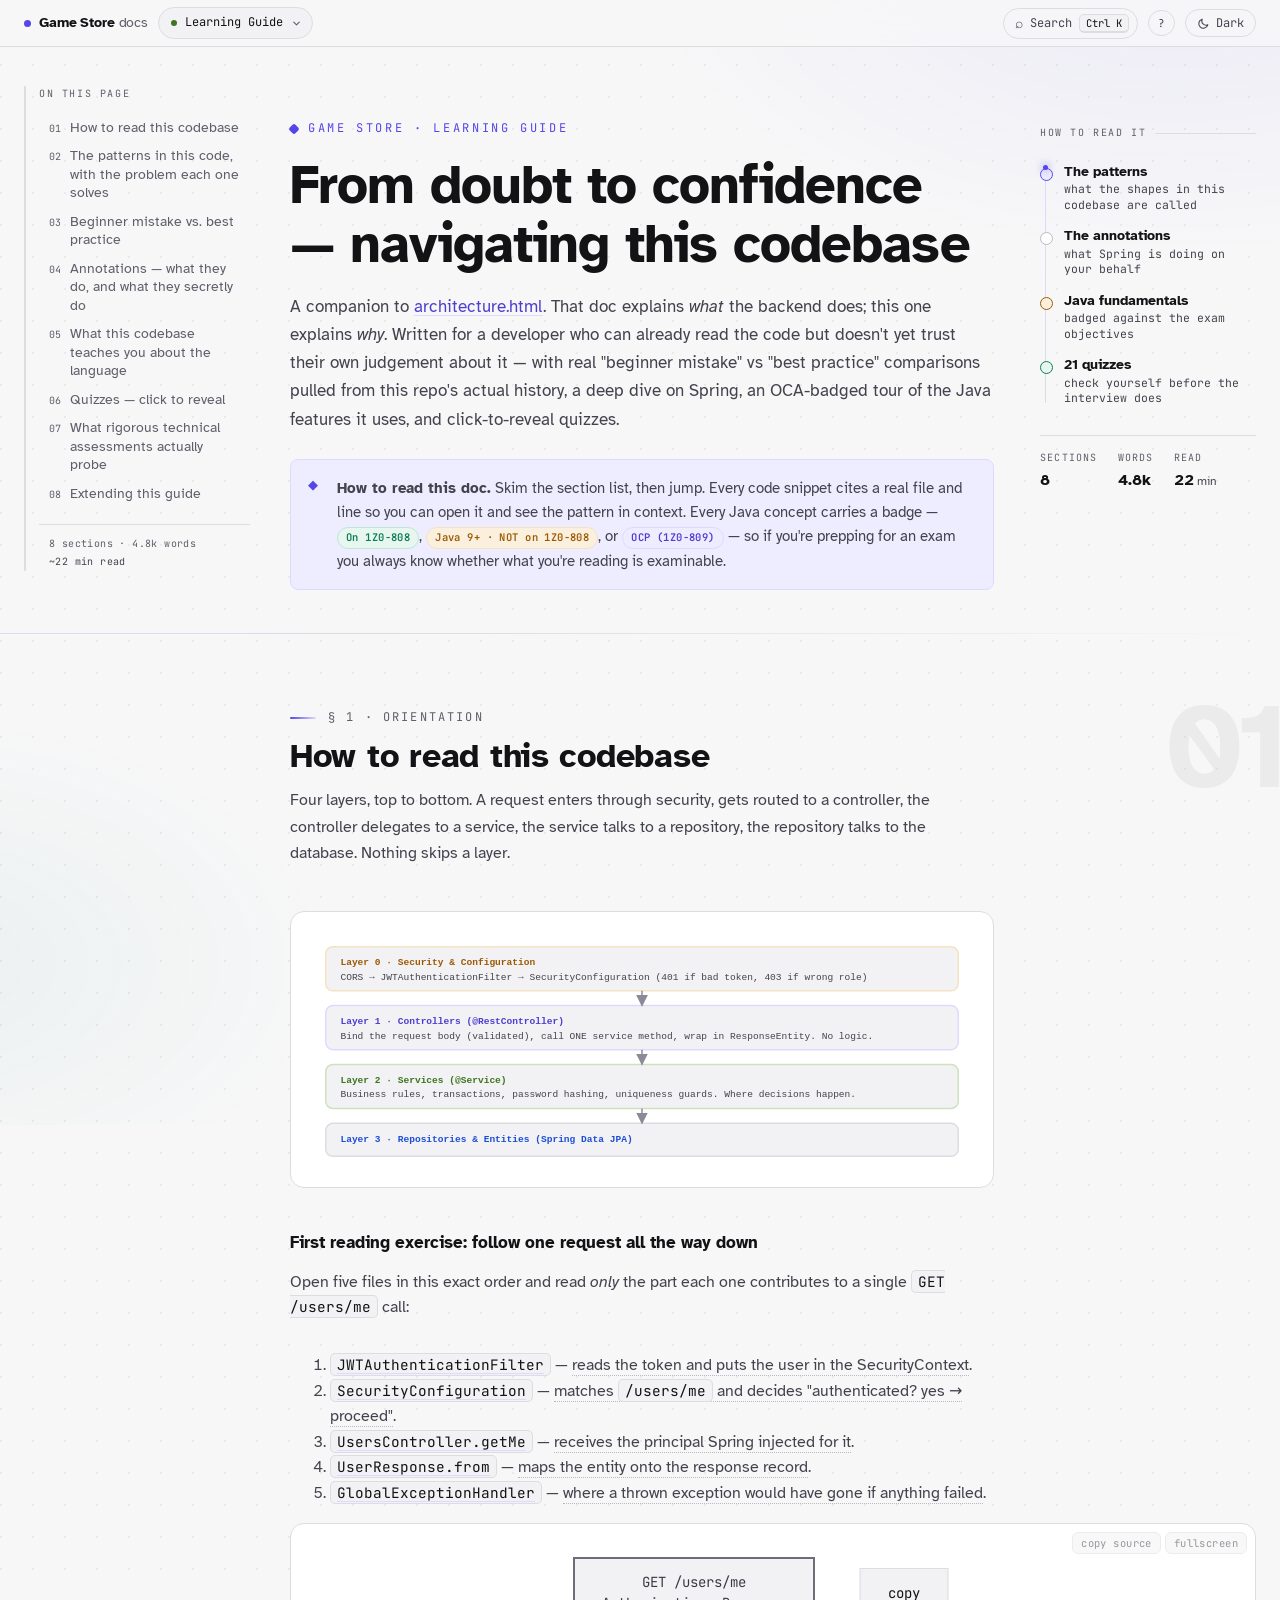
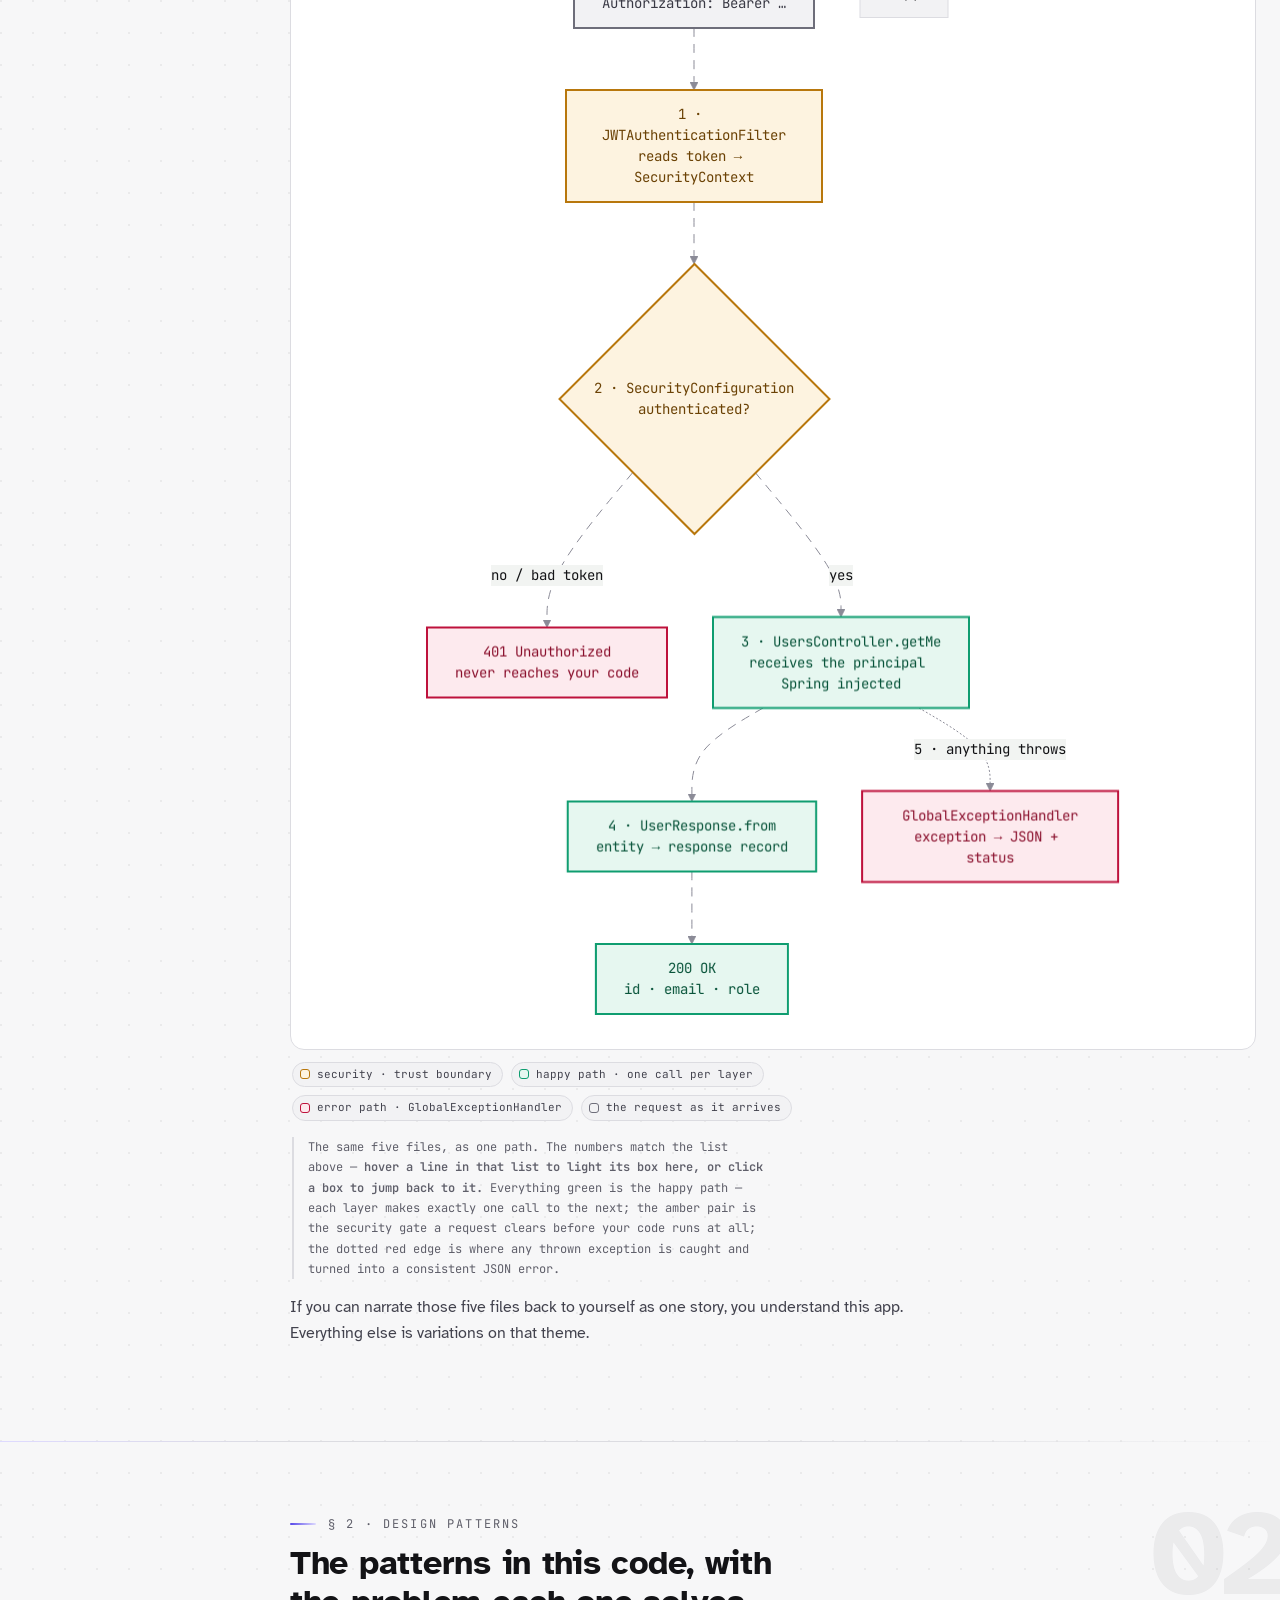
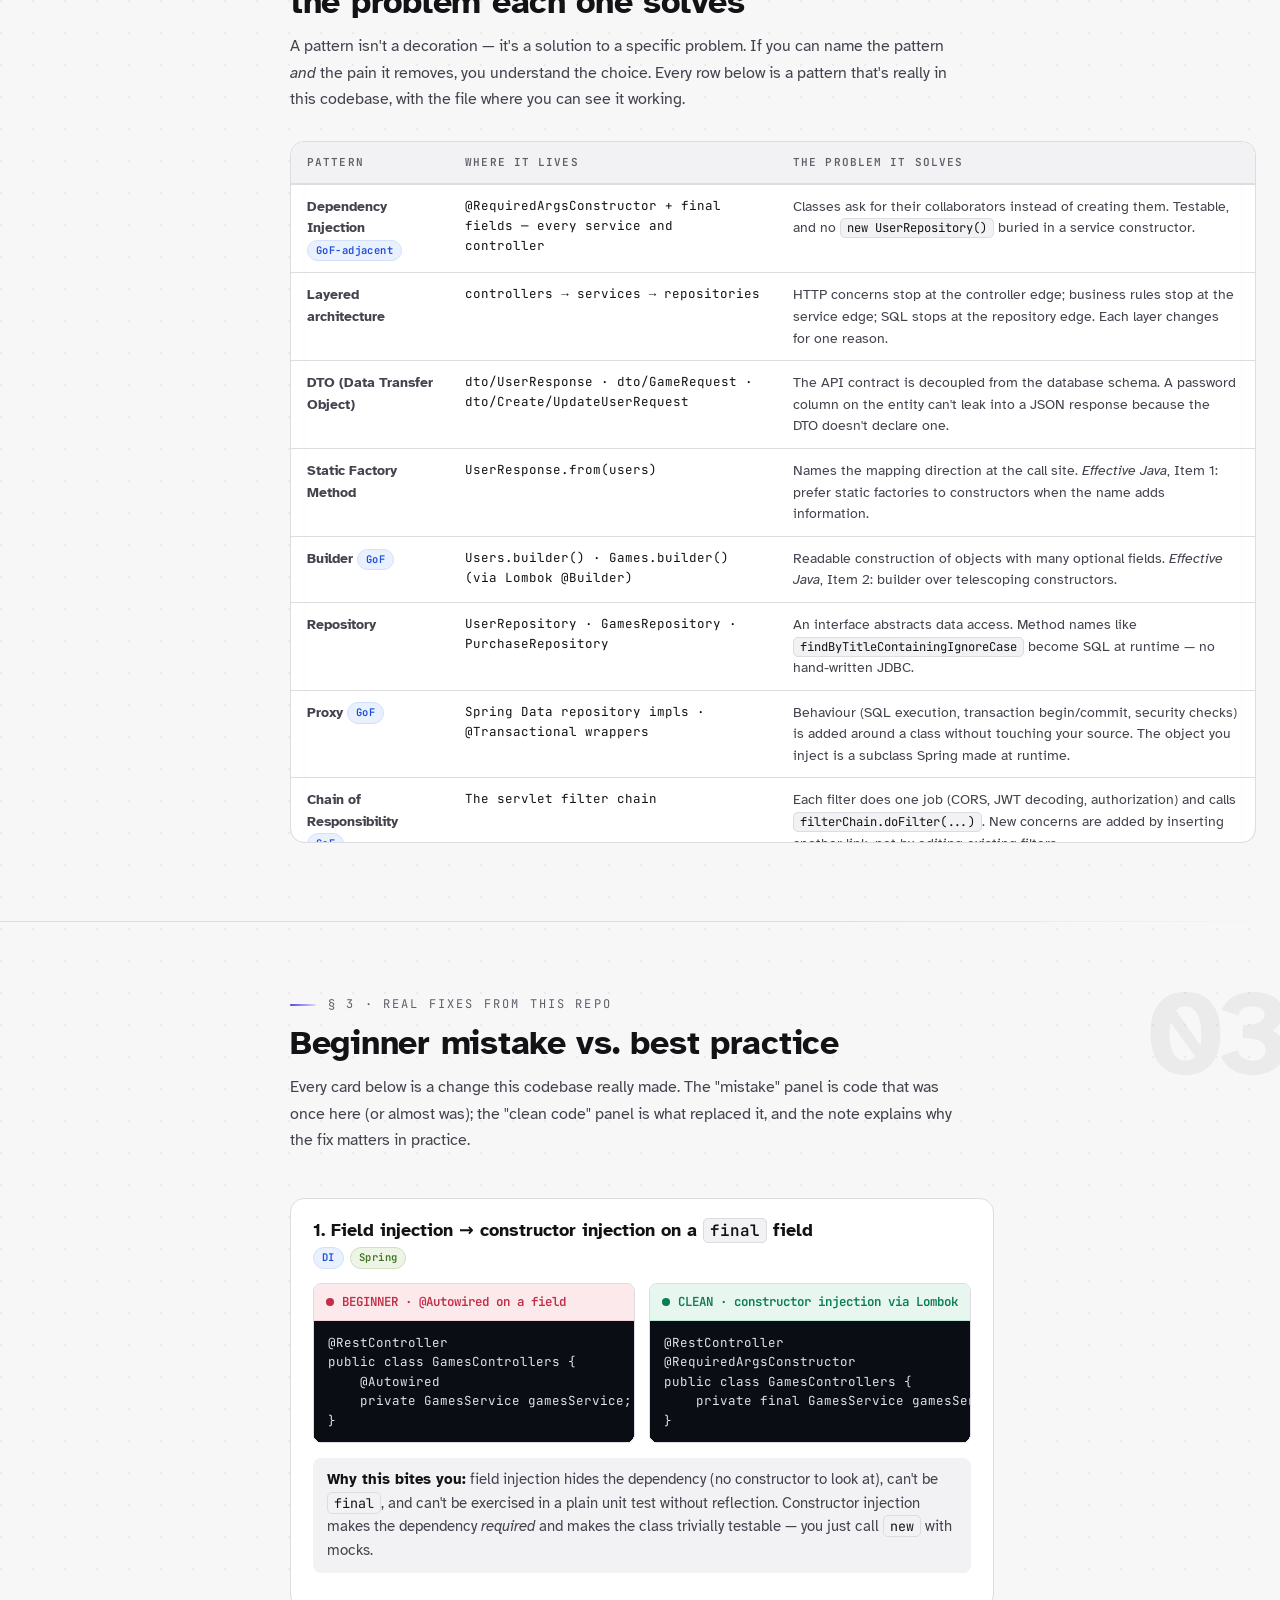
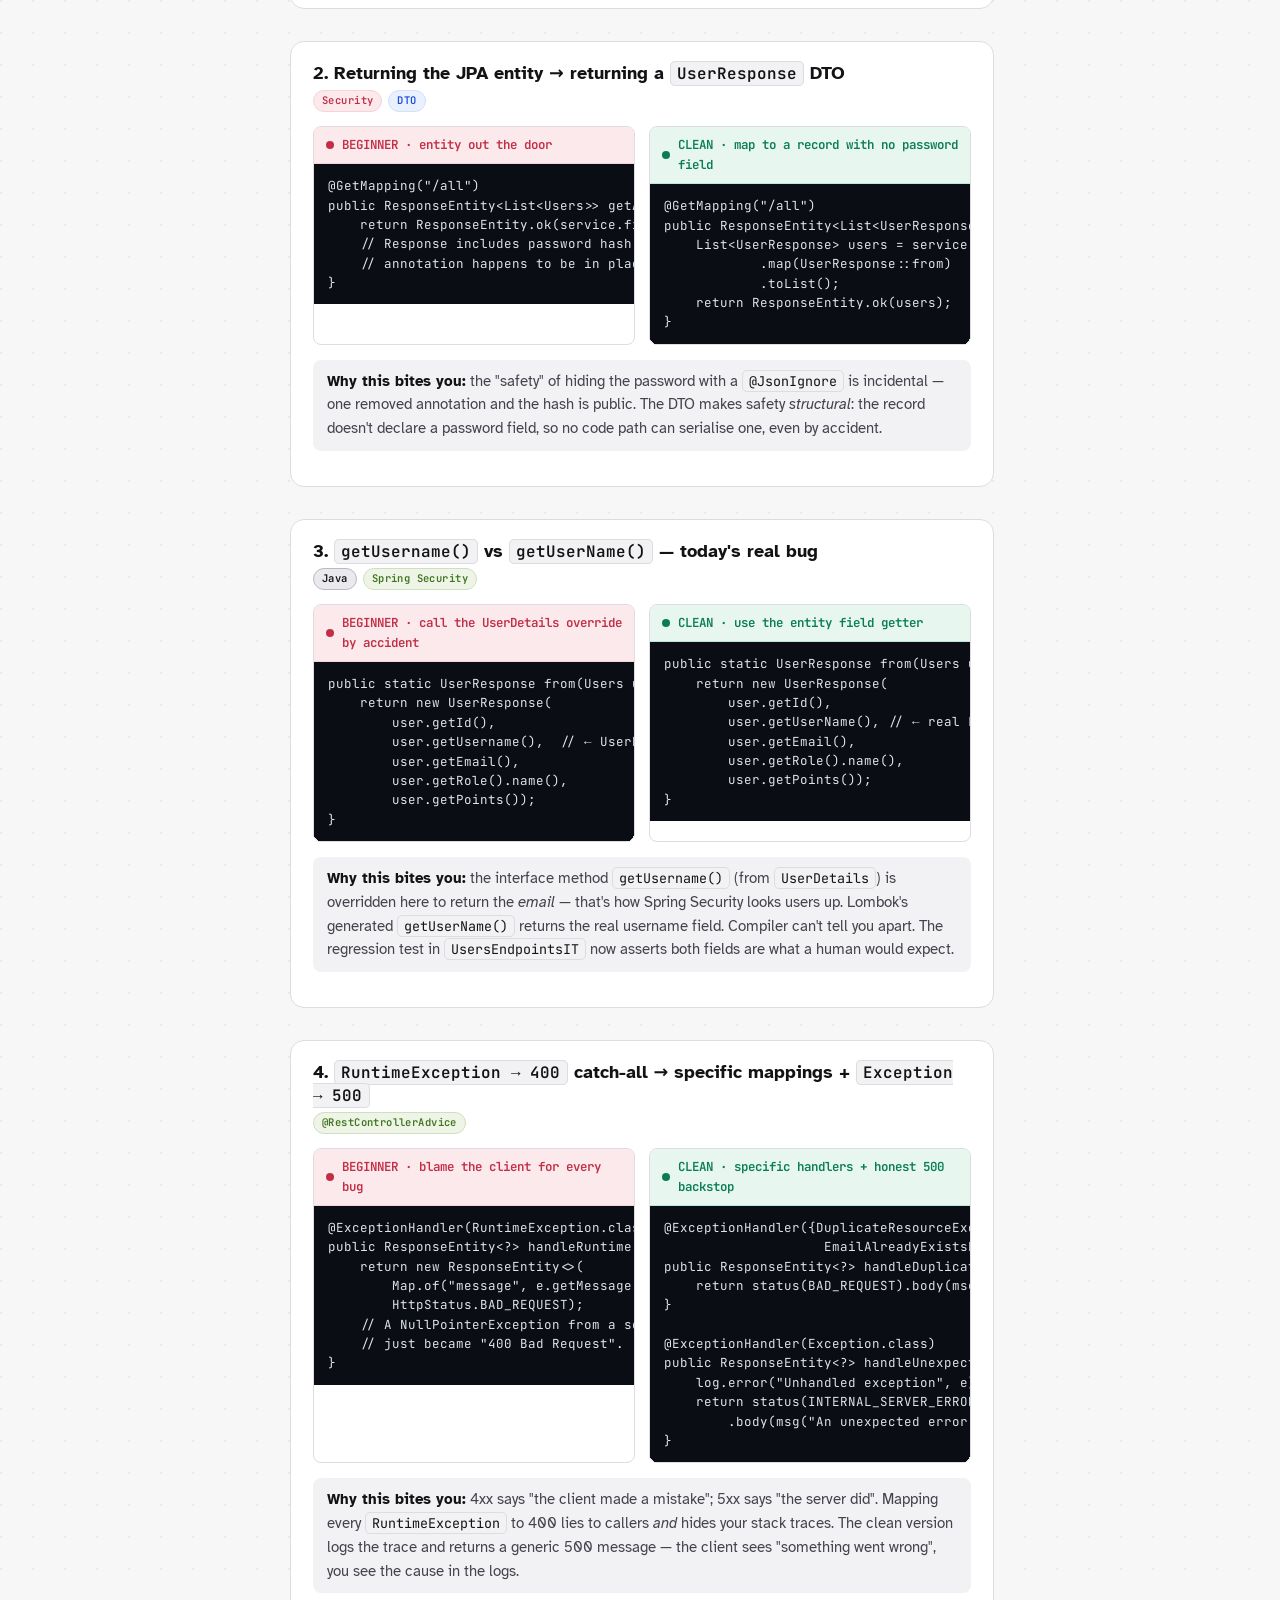
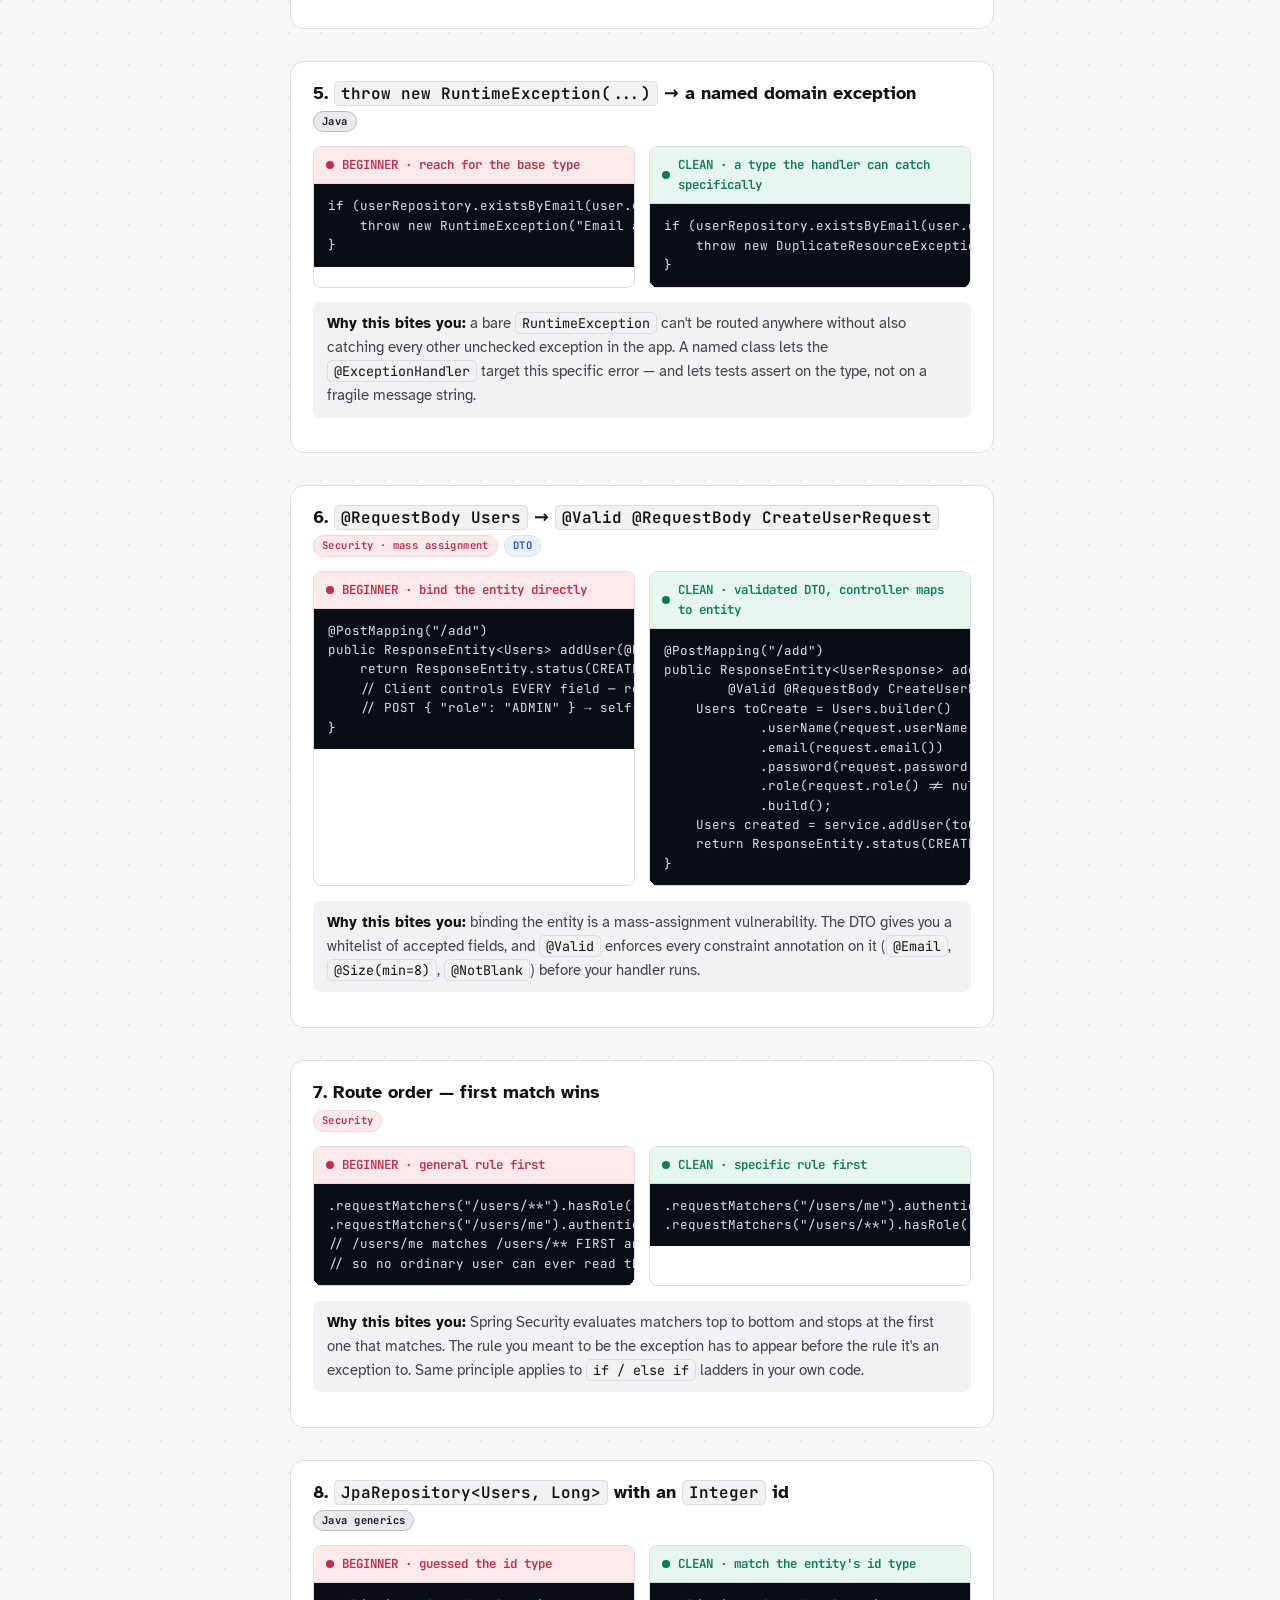
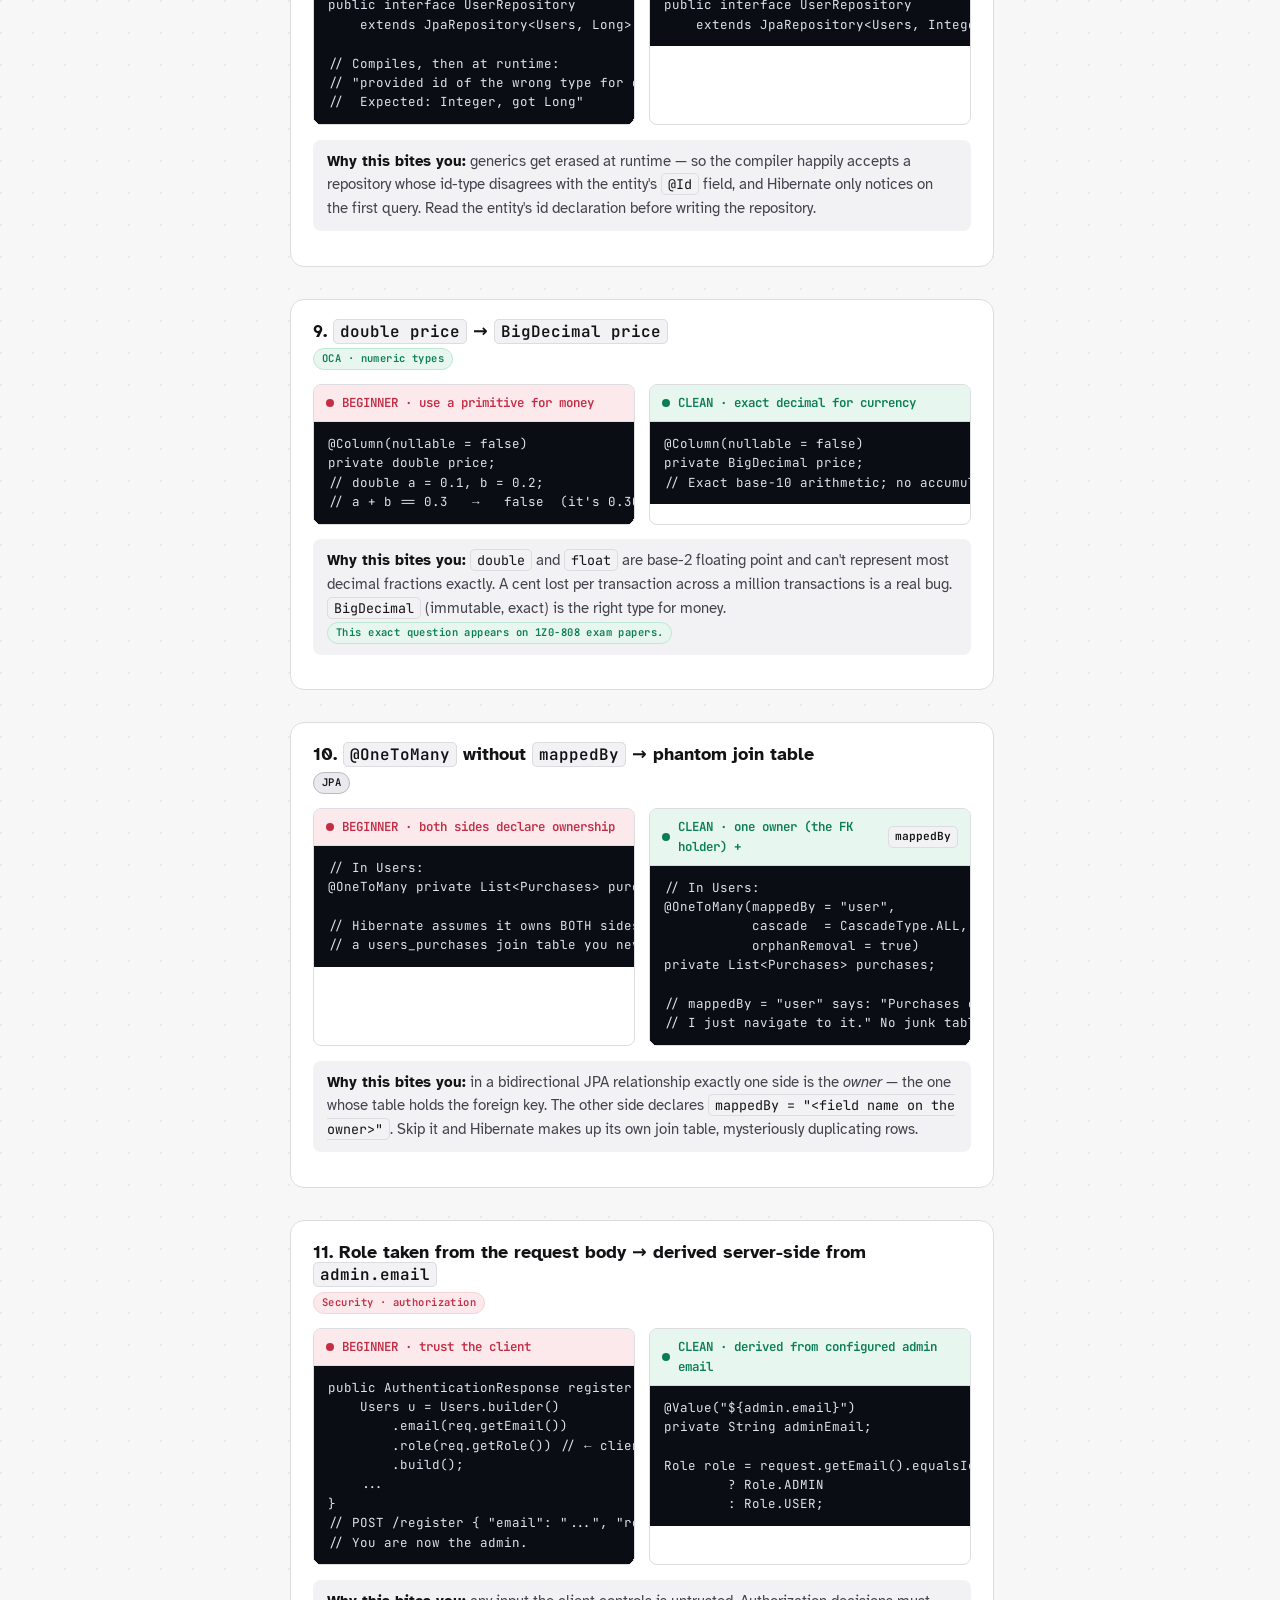
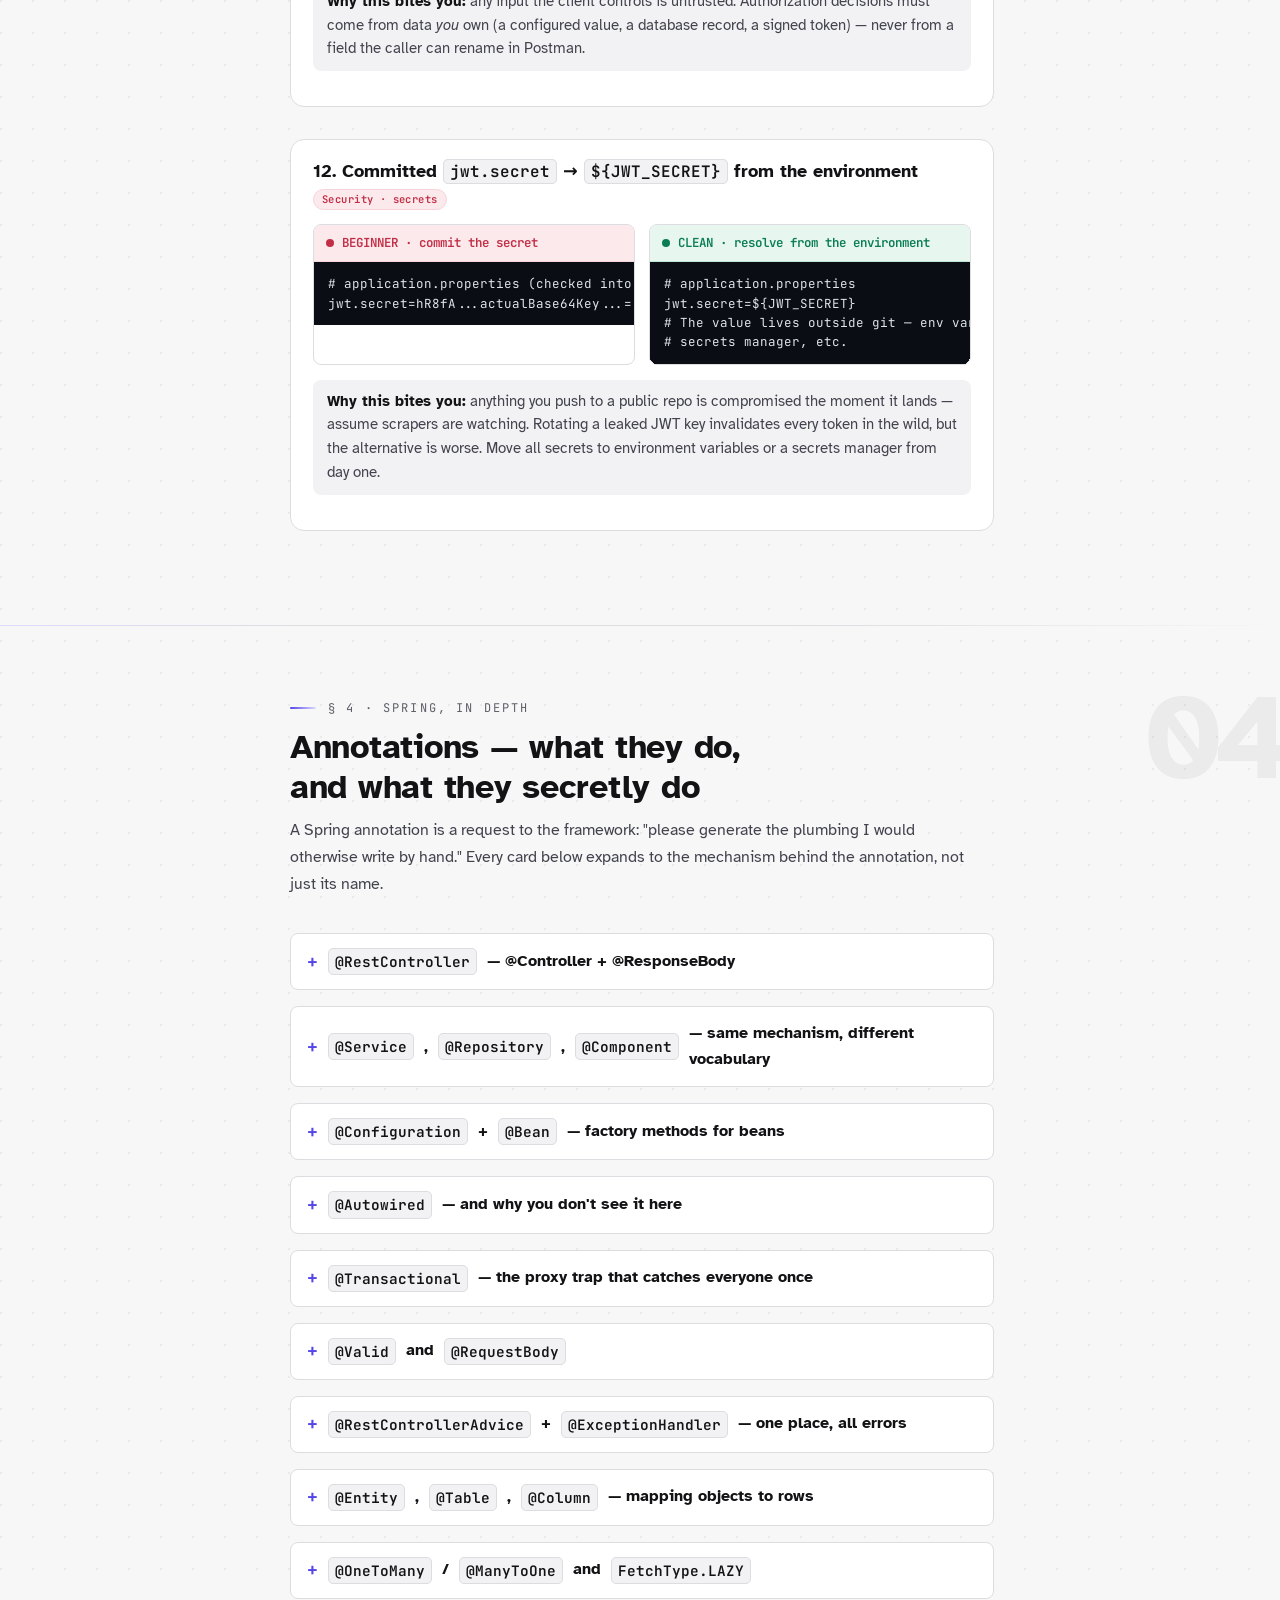
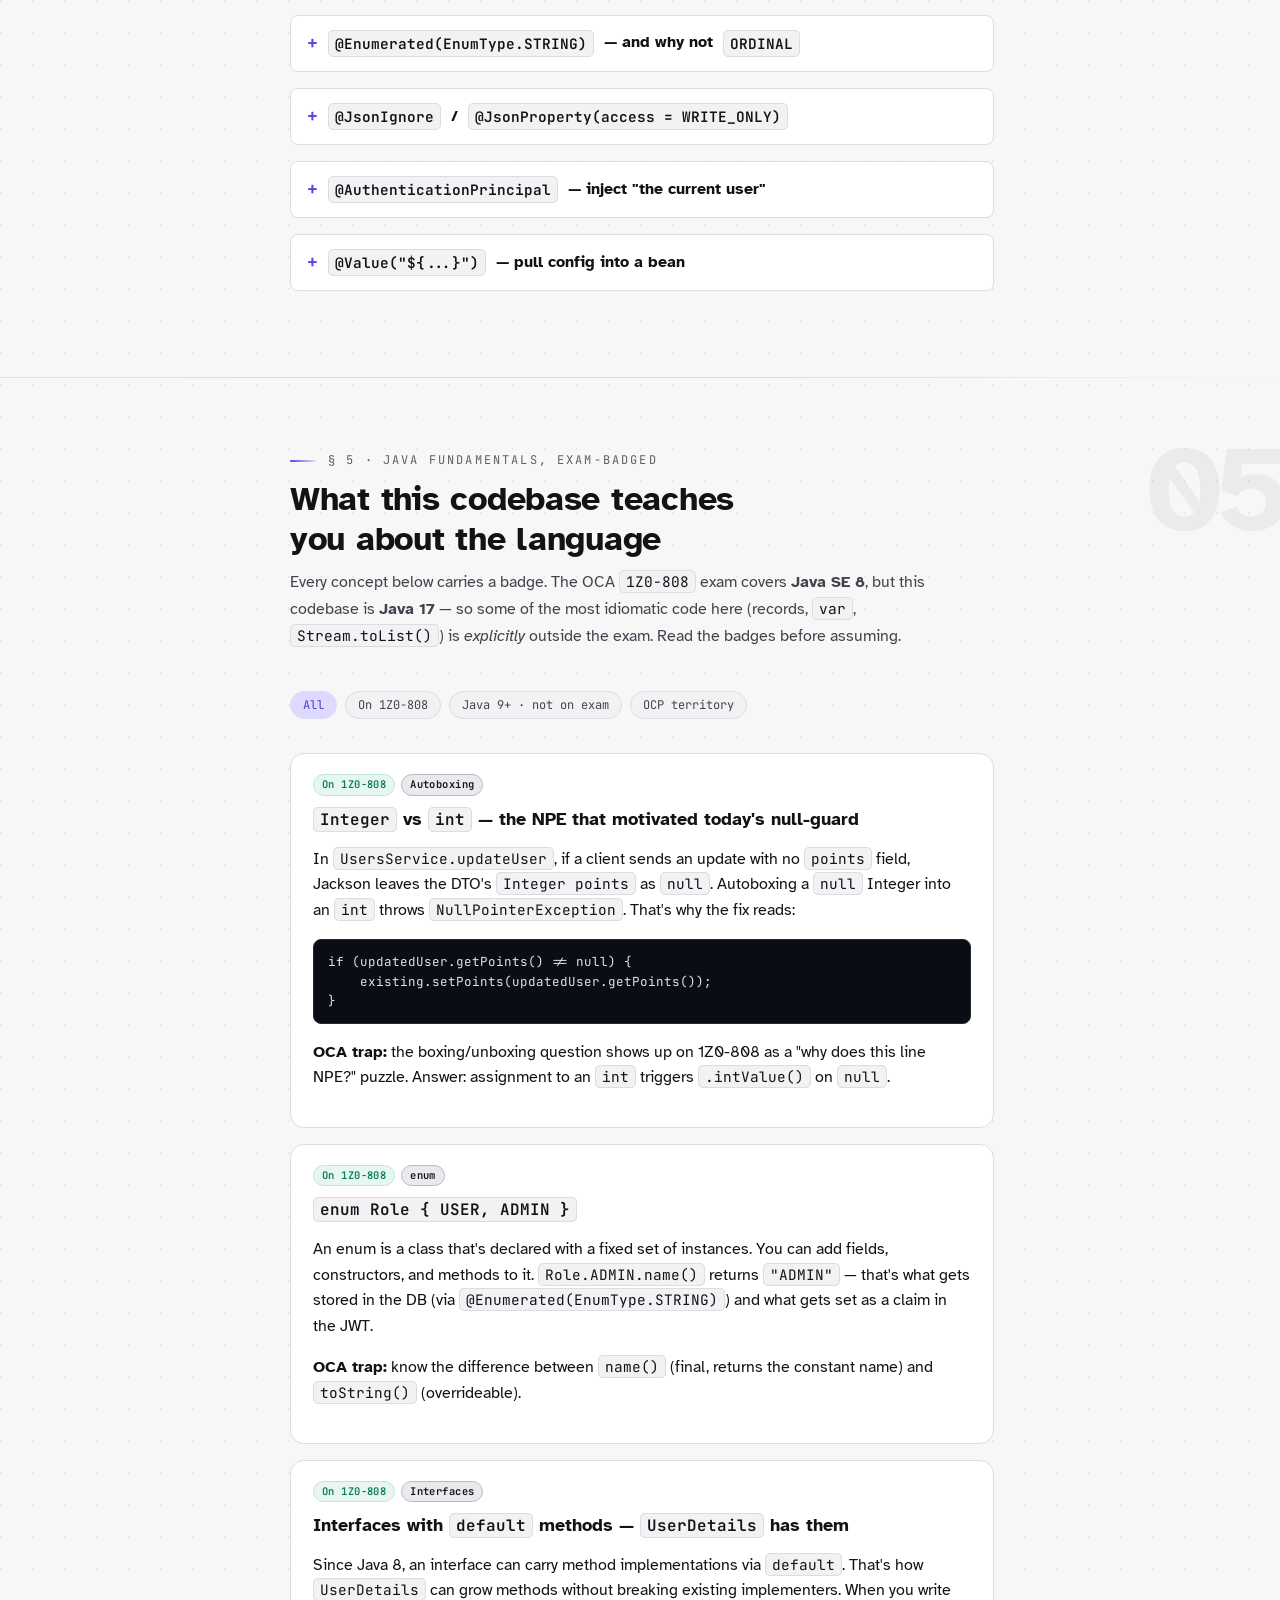
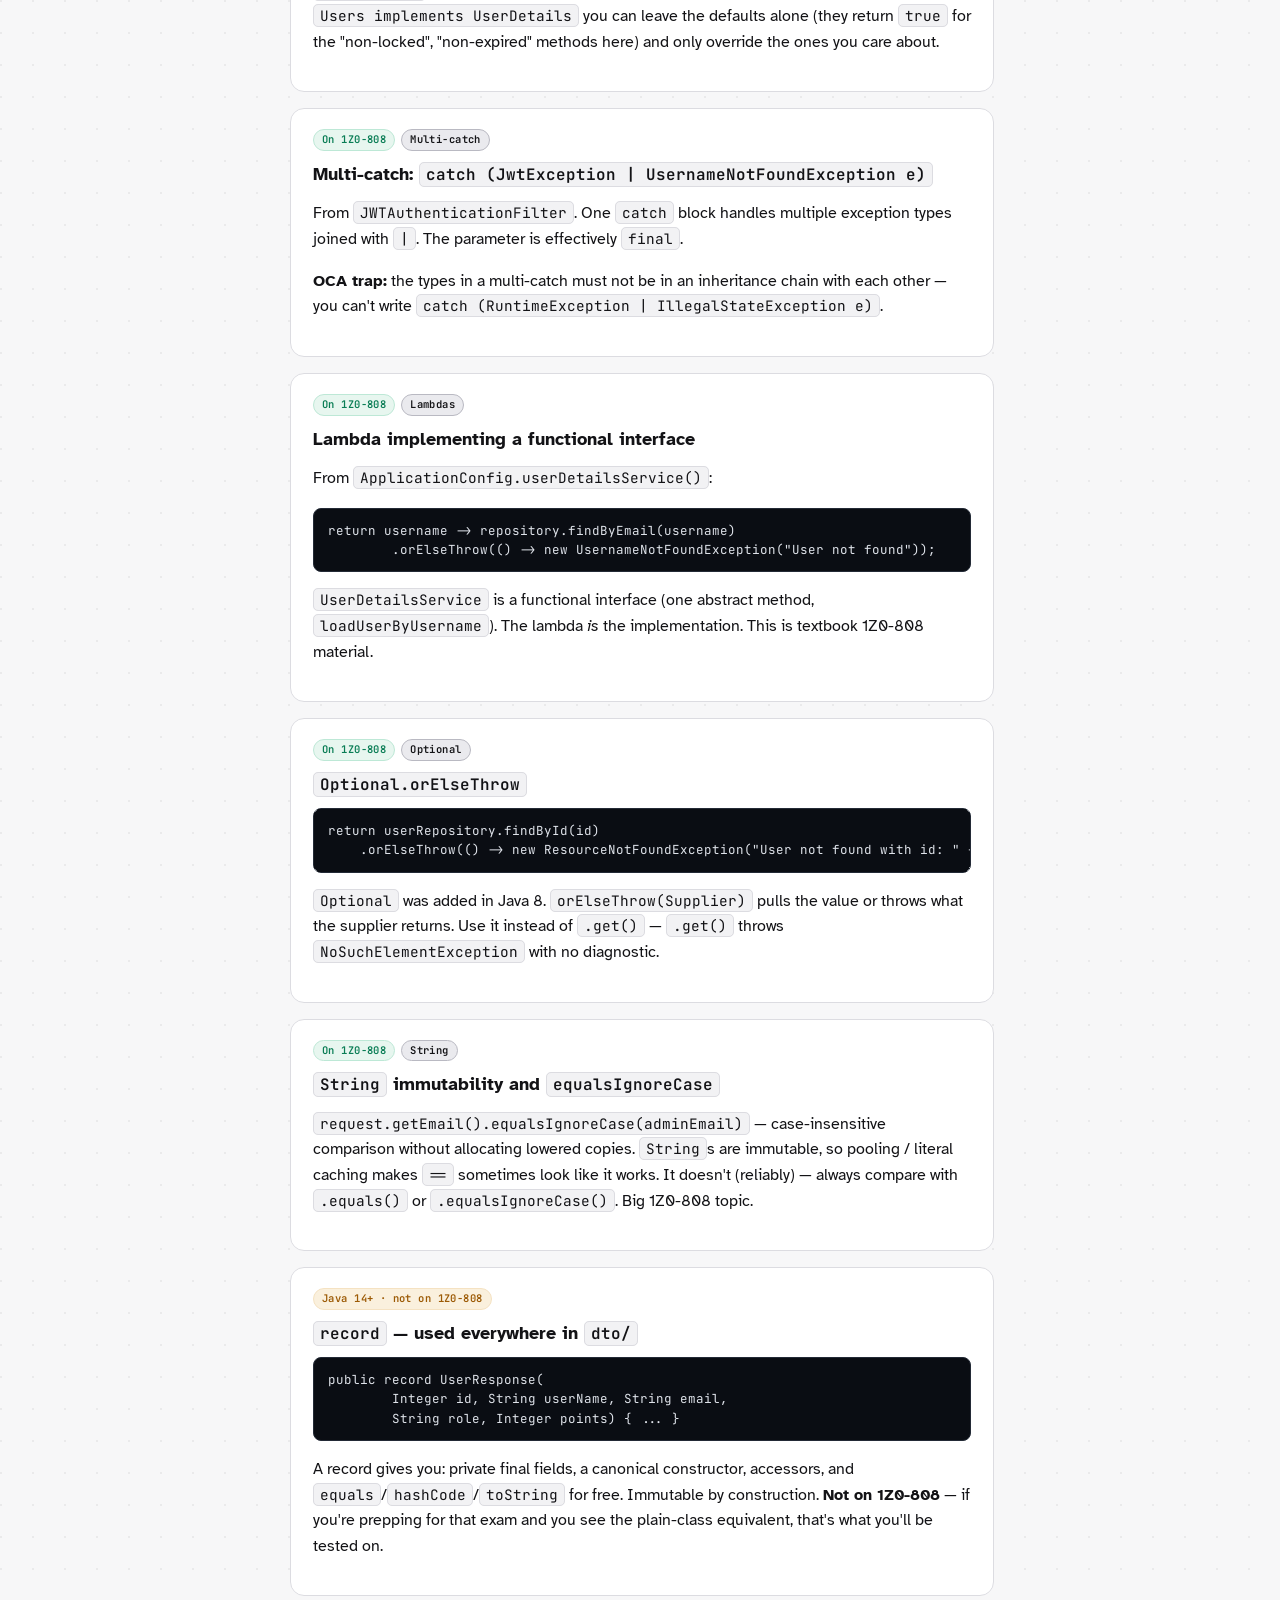
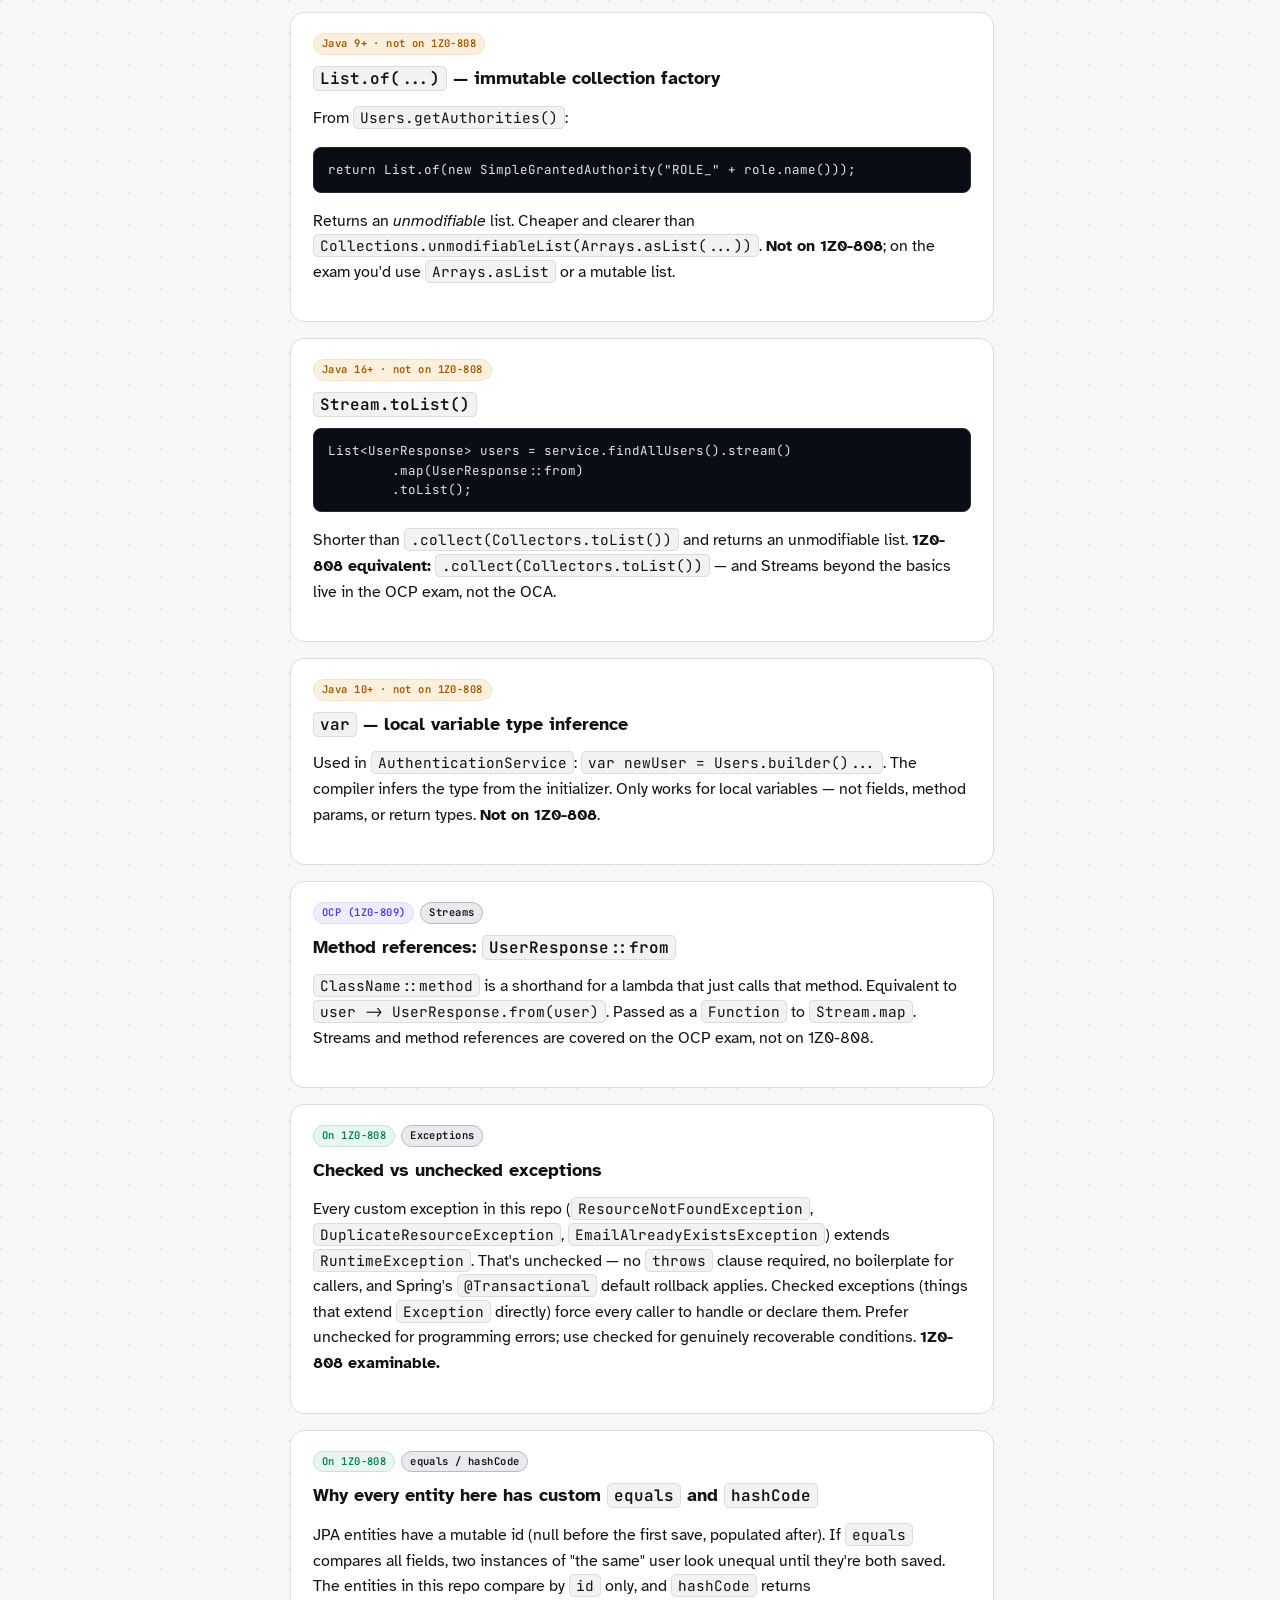
==== commit 55eb57e0: "docs: rebuild the documentation set's design The backend half of a single cross-linked six-document " ====
--- a/docs/architecture-and-learning-guide.html
+++ b/docs/architecture-and-learning-guide.html
@@ -20,7 +20,8 @@
 <!-- GS:CORE-CSS:START -->
 <style>
 /* ══════════════════════════════════════════════════════════════════
-   GENERATED — edit docs/_src/core.css and run: node docs/_src/stamp.mjs
+   SHARED LAYER — byte-identical in all 8 Game Store documents.
+   Edit every copy together; they are diffed against each other in review.
    Layers: fonts + core + learning + tables + diagram
    ══════════════════════════════════════════════════════════════════ */
 
@@ -328,6 +329,11 @@
   --nav-h: 56px;
   --ease: cubic-bezier(.2,.7,.3,1);
 
+  /* Type floor: nothing in the set is set below 10px. The micro-labels were
+     drawn at 9 and 9.5px, which reads as a texture rather than as words at
+     arm's length — and they are the labels carrying the structure (kinds,
+     roles, section numbers, badges), so they are exactly the text a reader
+     is least able to guess from context. */
   --mono: "JetBrains Mono", ui-monospace, "Cascadia Code", "SF Mono",
           "Roboto Mono", Menlo, Consolas, monospace;
   /* Atkinson Hyperlegible — letterforms drawn for maximum legibility.
@@ -335,6 +341,34 @@
   --display: "Atkinson Hyperlegible", system-ui, sans-serif;
   --body:    "Atkinson Hyperlegible", system-ui, sans-serif;
   --sans:    var(--body);
+
+  /* ── Ground texture & pointer light ──
+     --grid-ink draws the faint engineering grid behind the page; --spot is
+     the pointer-tracking highlight every card shares. Both are deliberately
+     below the threshold where they read as a pattern: the grid should be
+     felt at a glance and only resolve into dots when you look for it. */
+  --grid-ink: light-dark(rgba(19,19,22,.055), rgba(255,255,255,.034));
+  --spot:     light-dark(rgba(85,70,232,.10),  rgba(139,125,255,.15));
+  --veil:     light-dark(rgba(16,20,32,.44),   rgba(0,0,0,.64));
+
+  /* ── Shell geometry ──
+     Three tracks: an outline rail, a prose column pinned to a readable
+     measure, and the space left over on the right, which figures bleed into.
+     --rail-left is measured from the live shell by chrome.js, because the
+     rail is fixed and `50vw` disagrees with a centred block by the width of
+     the scrollbar. It falls back to the page gutter if that never runs. */
+  --shell-maxw: 1360px;
+  --prose-w:    704px;
+  --rail-w:     226px;
+  --rail-gap:   40px;
+  --shell-pad:  24px;
+  --rail-left:  var(--shell-pad);
+  /* --bar-h is the top bar; --nav-h (declared above) is the section strip.
+     --sticky-h is what is actually stuck to the top of the viewport, and so
+     how much clearance a jump target needs. Above the rail breakpoint the
+     strip is gone and only the bar remains — restated in §6. */
+  --bar-h:      46px;
+  --sticky-h:   calc(var(--bar-h) + var(--nav-h));
 }
 
 /* The viewer's explicit choice outranks the OS, in both directions.
@@ -377,6 +411,8 @@
   --shadow-md:0 6px 20px -6px rgba(16,20,32,.16);
   --shadow-lg:0 20px 52px -14px rgba(16,20,32,.22);
   --ring:0 0 0 3px rgba(85,70,232,.35);
+
+  --grid-ink:rgba(19,19,22,.055); --spot:rgba(85,70,232,.10); --veil:rgba(16,20,32,.44);
 }
 :root[data-theme="dark"] {
   color-scheme: dark;
@@ -413,6 +449,35 @@
   --shadow-md:0 6px 20px -6px rgba(0,0,0,.52);
   --shadow-lg:0 20px 52px -14px rgba(0,0,0,.64);
   --ring:0 0 0 3px rgba(123,108,255,.42);
+
+  --grid-ink:rgba(255,255,255,.034); --spot:rgba(139,125,255,.15); --veil:rgba(0,0,0,.64);
+}
+
+/* ── The Midnight Marquee (easter egg) ────────────────────────────────────
+   The product these documents describe is a near-black storefront with a
+   single gold light over the door; DESIGN.md sets it out in full. The docs
+   deliberately do not wear it — they need light mode, and the semantic
+   diagram hues need the room a single-accent system will not give them. But
+   it costs one token block to lend, and chrome.js hangs it on the konami
+   code. Everything else in the stylesheet is unchanged: this is the entire
+   re-skin, which is the strongest argument the token layer makes for
+   itself. */
+:root[data-skin="marquee"] {
+  color-scheme: dark; --scheme: dark;
+
+  --bg:#121212; --panel:#1a1a1a; --panel-2:#1e1e1e; --panel-3:#232323;
+  --line:#1e1e1e; --line-2:#333333; --line-soft:#181818;
+  --ink:#e8e8e8; --ink-soft:#aaaaaa; --ink-faint:#8a8a8a;
+
+  --accent:#F5C518; --accent-2:#F5C518; --accent-dim:rgba(245,197,24,.30);
+  --accent-wash:rgba(245,197,24,.08); --on-accent:#000000;
+
+  --nav-veil:rgba(15,15,15,.86);
+  --glow-a:rgba(245,197,24,.07); --glow-b:rgba(245,197,24,.03);
+  --grid-ink:rgba(255,255,255,.028); --spot:rgba(245,197,24,.10);
+  --ring:0 0 0 3px rgba(245,197,24,.30);
+  --row-odd:#1a1a1a; --row-even:#151515;
+  --swatch-ring:rgba(245,197,24,.25);
 }
 
 /* No stored choice → --scheme has to track the OS so the Mermaid bootstrap
@@ -440,22 +505,136 @@
   html { scroll-behavior: auto; }
 }
 
+/* ── The ground ───────────────────────────────────────────────────────────
+   Four layers, cheapest last: a fine dot grid, then two wide colour washes,
+   then the flat surface. The grid is what stops a 4,000-line document from
+   reading as a void — it gives the eye something to measure the page against
+   without asking for any attention of its own. It is drawn at 32px with a 1px
+   dot, so at normal reading distance it is texture, not pattern.
+
+   The washes drift. `background-position` is not a compositor-friendly
+   property, so the drift is done on a pseudo-element that can be transformed
+   instead, and only when motion is welcome. */
 body {
   margin: 0;
   background:
-    radial-gradient(1100px 520px at 82% -8%, var(--glow-a), transparent 60%),
-    radial-gradient(760px 420px at 6% 108%, var(--glow-b), transparent 55%),
+    radial-gradient(circle at 1px 1px, var(--grid-ink) 1px, transparent 0) 0 0 / 32px 32px,
     var(--bg);
   color: var(--ink);
   font-family: var(--body);
   line-height: 1.6;
   -webkit-font-smoothing: antialiased;
-}
-
-.wrap { max-width: var(--maxw); margin: 0 auto; padding: 0 24px; }
-
-a { color: var(--accent-2); text-decoration: none; }
+  position: relative;
+}
+body::before {
+  content: "";
+  position: fixed; inset: -25%;
+  z-index: -1; pointer-events: none;
+  background:
+    radial-gradient(46% 38% at 78% 12%, var(--glow-a), transparent 62%),
+    radial-gradient(38% 32% at 12% 88%, var(--glow-b), transparent 58%);
+}
+@media (prefers-reduced-motion: no-preference) {
+  @keyframes gs-drift {
+    0%   { transform: translate3d(0, 0, 0)          scale(1);    }
+    50%  { transform: translate3d(-3%, 2.5%, 0)     scale(1.08); }
+    100% { transform: translate3d(0, 0, 0)          scale(1);    }
+  }
+  body::before { animation: gs-drift 38s ease-in-out infinite; will-change: transform; }
+}
+
+/* ── The shell ────────────────────────────────────────────────────────────
+   One grid, three named tracks, used by every section on the page:
+
+     rail    the document outline, fixed rather than placed — the track is
+             held open for it so nothing else lands underneath
+     prose   pinned to --prose-w, which is the measure ALL running text is
+             set to. It does not stretch with the viewport, because a
+             1,100px line of body copy is unreadable however wide the screen.
+     bleed   whatever is left. Figures — diagrams, wide tables, card grids —
+             span prose+bleed and get roughly 1,000px to draw in.
+
+   Below the rail breakpoint the grid collapses to a single track and the
+   whole thing behaves like the ordinary centred column it used to be. */
+.wrap { max-width: var(--maxw); margin: 0 auto; padding: 0 var(--shell-pad); }
+
+header.hero > .wrap,
+section > .wrap,
+footer > .wrap {
+  display: grid;
+  grid-template-columns: [rail-s rail-e prose-s] minmax(0, 1fr) [prose-e bleed-s bleed-e];
+  column-gap: 0;
+  position: relative;
+}
+header.hero > .wrap > *,
+section > .wrap > *,
+footer > .wrap > * { grid-column: prose-s / prose-e; min-width: 0; }
+
+@media (min-width: 1180px) {
+  header.hero > .wrap,
+  section > .wrap,
+  footer > .wrap {
+    max-width: var(--shell-maxw);
+    grid-template-columns:
+      [rail-s] var(--rail-w) [rail-e] var(--rail-gap)
+      [prose-s] minmax(0, var(--prose-w)) [prose-e] minmax(0, 1fr) [bleed-e];
+  }
+  /* A document short enough not to need an outline does not hold a track
+     open for one. Declared in the markup rather than discovered from the
+     section count, so the first paint is already the right shape. */
+  :root[data-gs-rail="off"] header.hero > .wrap,
+  :root[data-gs-rail="off"] section > .wrap,
+  :root[data-gs-rail="off"] footer > .wrap {
+    grid-template-columns:
+      [rail-s rail-e prose-s] minmax(0, var(--prose-w))
+      [prose-e] minmax(0, 1fr) [bleed-e];
+  }
+  /* Wide furniture opts out of the prose measure and takes the bleed with it.
+     Listed here rather than on each component so the set of things allowed to
+     break the measure is visible in one place — and reviewable as a decision
+     rather than discovered one stylesheet at a time.
+
+     The selector has to out-specify the `> *` default above, which is why it
+     restates the ancestors rather than reading as a bare list of classes. */
+  :is(header.hero, section, footer) > .wrap > :is(
+    .bleed, .kpis, .fd-grid, .fd-hint, .fd-resume,
+    .diagram-shell, .table-shell, .layer-grid, .layer-detail, .tabs, .flow-panel,
+    .rm-grid, .pair-grid, .score-grid, .failure-grid, .entities, .steps,
+    .quiz, .quiz-review, .filters, .rm-filters, .check-bar,
+    .compare, .files, .jwt-anatomy, .pipeline, .legend,
+    .ladder-track, .ladder, .cache-ladder, .cards, .check-list, .check-head,
+    .check-bar-track, .score-toolbar, .scroller, .panel, .rows,
+    .persist-grid, .sec-grid, .anatomy
+  ) {
+    grid-column: prose-s / bleed-e;
+  }
+  /* …and the escape hatch for anything that should stay narrow anyway. */
+  :is(header.hero, section, footer) > .wrap > .prose-only { grid-column: prose-s / prose-e; }
+}
+
+/* Running text keeps its measure even inside a bled container. */
+.lede { max-width: 64ch; }
+.section-lede, section > .wrap > p { max-width: 68ch; }
+
+a {
+  color: var(--accent-2);
+  text-decoration: none;
+  text-underline-offset: .18em;
+  text-decoration-thickness: from-font;
+}
 a:hover { text-decoration: underline; }
+
+/* Prose links carry an underline at rest — inside a paragraph, colour alone
+   is a weak affordance and fails outright for a reader who cannot separate
+   indigo from graphite. Chrome, cards and nav links are excluded: there the
+   shape of the control is the affordance. */
+section > .wrap > p a, .section-lede a, .lede a, .callout a, li a, td a {
+  text-decoration: underline;
+  text-decoration-color: var(--accent-dim);
+  transition: text-decoration-color .18s var(--ease);
+}
+section > .wrap > p a:hover, .section-lede a:hover, .lede a:hover,
+.callout a:hover, li a:hover, td a:hover { text-decoration-color: var(--accent); }
 
 h1 {
   font-family: var(--display); font-weight: 700;
@@ -474,6 +653,11 @@
   font-family: var(--display); font-weight: 700;
   font-size: 1.05rem; margin: 0; line-height: 1.28;
 }
+
+/* A token, a stack trace or a one-line JSON payload is regularly wider than
+   the panel holding it. Scrolling it is right; clipping it is not, and
+   clipping is what happens by default. */
+pre { overflow-x: auto; }
 
 code {
   font-family: var(--mono);
@@ -485,13 +669,49 @@
   color: var(--ink);
 }
 
-section { padding: 64px 0; border-bottom: 1px solid var(--line); }
-/* The subnav is sticky, so a jump target needs clearance or it lands under it. */
-section[id] { scroll-margin-top: calc(var(--nav-h) + 20px); }
+/* ── Section boundaries ───────────────────────────────────────────────────
+   A flat hairline all the way across is the cheapest possible divider and it
+   made thirteen sections read as one undifferentiated stack. The rule now
+   starts at the accent and fades out before the right edge, so the boundary
+   has a direction and a beginning — it points at the column the next section
+   starts in. */
+section { padding: 74px 0 78px; position: relative; }
+section::before {
+  content: "";
+  position: absolute; inset: 0 0 auto 0; height: 1px;
+  background: linear-gradient(90deg, var(--accent-dim) 0, var(--line) 22%, var(--line) 62%, transparent 100%);
+}
+section:first-of-type::before { display: none; }
+/* The sticky bar is the only thing between the top of the page and a jump
+   target, so a target needs its height in clearance. */
+section[id] { scroll-margin-top: calc(var(--sticky-h) + 24px); }
+
+/* ── Section numerals ─────────────────────────────────────────────────────
+   Set from a CSS counter, so nothing in the markup has to know its own
+   position and re-ordering a document cannot desynchronise them. They live
+   in the bleed track, top-aligned with the section's kicker, at an opacity
+   that survives being scrolled past without ever competing with the heading.
+   Below the rail breakpoint there is no bleed track to put them in, so they
+   are simply not drawn. */
+body { counter-reset: gs-section; }
+section[id] { counter-increment: gs-section; }
+@media (min-width: 1180px) {
+  section[id] > .wrap::before {
+    content: counter(gs-section, decimal-leading-zero);
+    position: absolute; top: -22px; right: -4px; z-index: 0;
+    font-family: var(--display); font-weight: 700;
+    font-size: clamp(84px, 9.5vw, 152px); line-height: 1;
+    letter-spacing: -.06em;
+    color: var(--ink); opacity: .05;
+    pointer-events: none; user-select: none;
+  }
+  section[id] > .wrap > * { position: relative; z-index: 1; }
+}
 
 footer {
-  padding: 40px 0 60px; color: var(--ink-faint);
+  padding: 44px 0 64px; color: var(--ink-faint);
   font-family: var(--mono); font-size: 12px; line-height: 1.8;
+  border-top: 1px solid var(--line);
 }
 
 a:focus-visible, button:focus-visible, input:focus-visible, label:focus-visible,
@@ -505,8 +725,8 @@
 ::-webkit-scrollbar-thumb { background: var(--line-2); border-radius: 99px; border: 3px solid var(--bg); }
 ::-webkit-scrollbar-thumb:hover { background: var(--scroll-hover); }
 
-/* Skip link — six long documents, all with a sticky nav between the top of
-   the page and the prose. Visible only once focused. */
+/* Skip link — long documents, all with a sticky bar between the top of the
+   page and the prose. Visible only once focused. */
 .skip-link {
   position: absolute; left: -9999px; top: 0; z-index: 100;
   background: var(--panel); color: var(--ink);
@@ -515,92 +735,279 @@
 }
 .skip-link:focus { left: 0; }
 
+/* ── Pointer spotlight ────────────────────────────────────────────────────
+   One behaviour, shared by every card-shaped thing in the doc set: a soft
+   light that follows the pointer across the surface. chrome.js writes --mx
+   and --my as percentages on pointermove and clears them on leave, so a
+   card that never sees a pointer costs nothing and renders identically.
+
+   It is a hover affordance rather than ambience, so it sits outside the
+   reduced-motion gate — but it fades rather than moves, and the fade is
+   what the gate would have taken away anyway. */
+.spot { position: relative; isolation: isolate; }
+.spot::after {
+  content: "";
+  position: absolute; inset: 0; z-index: -1;
+  border-radius: inherit;
+  background: radial-gradient(240px circle at var(--mx, 50%) var(--my, 0%), var(--spot), transparent 72%);
+  opacity: 0; transition: opacity .28s var(--ease);
+}
+.spot:hover::after, .spot:focus-within::after { opacity: 1; }
+
 
 /* ───────────────────────────────────────────────────────────────────────────
    3. CHROME
+   ───────────────────────────────────────────────────────────────────────────
+
+   Two bars and a rail, and only one of them is ever load-bearing at a time:
+
+     .doc-switch   the top bar. Sticky at every width. Identity, the document
+                   menu, search, theme. ~46px, one row, never wraps.
+     .doc-rail     the outline. Wide screens only, fixed in the rail track,
+                   built by chrome.js from the document's own headings.
+     .subnav       the horizontal section strip. The rail's understudy: it
+                   takes over below the rail breakpoint and is hidden above
+                   it, because two controls for the same job is one too many.
+
+   The old top bar listed all six documents as pills and, at 1440px, wrapped
+   onto a second row — which is how a navigation strip announces that it has
+   outgrown its shape. The list moved into a menu.
    ─────────────────────────────────────────────────────────────────────────── */
 
-/* ── Cross-document switcher ──
-   Generated from docs.manifest.mjs into the GS:NAV markers, so a renamed file
-   is a one-line change rather than nine hand-edited links. */
-.doc-switch { border-bottom: 1px solid var(--line); background: var(--panel); }
+/* ── Top bar ────────────────────────────────────────────────────────────── */
+.doc-switch {
+  position: sticky; top: 0; z-index: 30;
+  background: var(--nav-veil);
+  backdrop-filter: saturate(150%) blur(12px);
+  -webkit-backdrop-filter: saturate(150%) blur(12px);
+  border-bottom: 1px solid var(--line);
+}
 .doc-switch-inner {
-  display: flex; align-items: center; gap: 8px; flex-wrap: wrap;
-  padding: 10px 24px; max-width: var(--maxw); margin: 0 auto;
-}
-.doc-switch .ds-label {
-  font-family: var(--mono); font-size: 11px; letter-spacing: .14em;
-  text-transform: uppercase; color: var(--ink-faint); margin-right: 2px;
-}
-.doc-switch a {
-  font-family: var(--mono); font-size: 12px; color: var(--ink-soft);
-  border: 1px solid var(--line); border-radius: 999px; padding: 4px 11px;
-  text-decoration: none; white-space: nowrap;
-  transition: color .18s var(--ease), background .18s var(--ease),
-              border-color .18s var(--ease);
-}
-.doc-switch a:hover { color: var(--ink); background: var(--panel-2); text-decoration: none; }
-.doc-switch a.is-here { color: var(--accent-2); border-color: var(--accent-dim); background: var(--accent-dim); }
-.doc-switch .ds-repo {
+  display: flex; align-items: center; gap: 10px;
+  height: var(--bar-h);
+  padding: 0 var(--shell-pad);
+  max-width: var(--shell-maxw); margin: 0 auto;
+}
+
+/* Brand — the one place the doc set names itself. The dot is the accent's
+   smallest possible appearance and doubles as the "you are in the docs"
+   mark; it pulses once on load and then holds still. */
+.ds-brand {
+  display: inline-flex; align-items: center; gap: 8px;
+  font-family: var(--display); font-weight: 700; font-size: 13.5px;
+  letter-spacing: -.01em; color: var(--ink); text-decoration: none;
+  white-space: nowrap; flex: none;
+}
+.ds-brand:hover { text-decoration: none; color: var(--ink); }
+.ds-brand .ds-dot {
+  width: 7px; height: 7px; border-radius: 50%;
+  background: var(--accent); flex: none;
+  box-shadow: 0 0 0 0 var(--accent-dim);
+}
+@media (prefers-reduced-motion: no-preference) {
+  @keyframes gs-mark { 0% { box-shadow: 0 0 0 0 var(--accent-dim); } 70%, 100% { box-shadow: 0 0 0 7px transparent; } }
+  .ds-brand .ds-dot { animation: gs-mark 2.4s var(--ease) .4s 2; }
+}
+.ds-brand b { color: var(--ink-faint); font-weight: 400; }
+
+/* ── Document menu ────────────────────────────────────────────────────────
+   A native <details>, so the whole thing works with JS off: the summary is
+   focusable and operable from the keyboard for free, and the popover is
+   ordinary flow content. chrome.js only adds the two conveniences the
+   element does not give you — click-outside and Escape. */
+.ds-menu { position: relative; flex: none; }
+.ds-menu > summary {
+  display: inline-flex; align-items: center; gap: 8px;
+  font-family: var(--mono); font-size: 12px; color: var(--ink);
+  border: 1px solid var(--line); border-radius: 999px;
+  padding: 5px 10px 5px 12px; cursor: pointer; list-style: none;
+  background: var(--panel-2); white-space: nowrap;
+  transition: border-color .18s var(--ease), background .18s var(--ease);
+}
+.ds-menu > summary::-webkit-details-marker { display: none; }
+.ds-menu > summary:hover { border-color: var(--line-2); }
+.ds-menu[open] > summary { border-color: var(--accent-dim); background: var(--accent-wash); }
+.ds-menu .ds-chev { width: 11px; height: 11px; transition: transform .2s var(--ease); flex: none; color: var(--ink-faint); }
+.ds-menu[open] .ds-chev { transform: rotate(180deg); }
+.ds-menu .ds-role-dot {
+  width: 6px; height: 6px; border-radius: 50%; flex: none;
+  background: var(--info);
+}
+.ds-menu.role-be .ds-role-dot { background: var(--spring); }
+
+.ds-pop {
+  position: absolute; top: calc(100% + 8px); left: 0; z-index: 40;
+  width: min(420px, calc(100vw - 32px));
+  background: var(--panel); border: 1px solid var(--line-2);
+  border-radius: var(--radius); box-shadow: var(--shadow-lg);
+  padding: 8px; overflow: hidden;
+}
+@media (prefers-reduced-motion: no-preference) {
+  .ds-menu[open] .ds-pop { animation: gs-pop .18s var(--ease) both; }
+  @keyframes gs-pop { from { opacity: 0; transform: translateY(-6px); } }
+}
+.ds-pop-h {
+  font-family: var(--mono); font-size: 10px; letter-spacing: .14em;
+  text-transform: uppercase; color: var(--ink-faint);
+  padding: 10px 10px 5px; display: flex; align-items: center; gap: 8px;
+}
+.ds-pop-h::after { content: ""; flex: 1; height: 1px; background: var(--line); }
+.ds-pop a {
+  display: block; padding: 8px 10px; border-radius: var(--radius-sm);
+  text-decoration: none; color: inherit;
+}
+.ds-pop a:hover { background: var(--panel-2); text-decoration: none; }
+.ds-pop a .t {
+  display: flex; align-items: center; gap: 8px;
+  font-family: var(--display); font-weight: 700; font-size: .92rem; color: var(--ink);
+}
+.ds-pop a .d { display: block; color: var(--ink-faint); font-size: .8rem; line-height: 1.45; margin-top: 1px; }
+.ds-pop a[aria-current="page"] { background: var(--accent-wash); }
+.ds-pop a[aria-current="page"] .t { color: var(--accent-2); }
+.ds-pop a[aria-current="page"] .t::after {
+  content: "you are here"; margin-left: auto;
   font-family: var(--mono); font-size: 10px; letter-spacing: .1em;
-  text-transform: uppercase; color: var(--ink-faint);
-}
-
-/* Theme toggle — same pill as the doc links, parked on the far right.
-   Icon and label name the scheme you get on click, not the current one. */
-.doc-switch .theme-toggle {
-  margin-left: auto;
+  text-transform: uppercase; color: var(--accent); font-weight: 400;
+}
+
+/* ── Bar controls ─────────────────────────────────────────────────────────
+   Search is injected by chrome.js and only when an index exists; the theme
+   toggle and the shortcut button are markup. Everything from here is pushed
+   to the right. */
+.doc-switch .gs-search-btn { margin-left: auto; }
+.doc-switch .theme-toggle,
+.doc-switch .gs-keys-btn {
   display: inline-flex; align-items: center; gap: 6px;
   font-family: var(--mono); font-size: 12px; color: var(--ink-soft);
-  border: 1px solid var(--line); border-radius: 999px; padding: 4px 11px;
-  background: transparent; cursor: pointer; white-space: nowrap;
-}
-.doc-switch .theme-toggle:hover { color: var(--ink); background: var(--panel-2); }
-.doc-switch .theme-toggle:focus-visible { outline: 2px solid var(--accent); outline-offset: 2px; }
+  border: 1px solid var(--line); border-radius: 999px; padding: 5px 11px;
+  background: transparent; cursor: pointer; white-space: nowrap; flex: none;
+  transition: color .18s var(--ease), background .18s var(--ease), border-color .18s var(--ease);
+}
+.doc-switch .theme-toggle:hover,
+.doc-switch .gs-keys-btn:hover { color: var(--ink); background: var(--panel-2); border-color: var(--line-2); }
 .doc-switch .theme-toggle svg { width: 13px; height: 13px; flex: none; }
 /* SVGElement doesn't inherit the HTML `hidden` IDL property, so the UA
    [hidden] rule alone doesn't hide them — force it here. */
 .doc-switch .theme-toggle svg[hidden] { display: none; }
-
-/* ── Sticky section nav ──
-   `.toc` is the learning guide's name for the same strip; both resolve. */
+.doc-switch .gs-keys-btn { padding: 5px 9px; font-size: 11px; }
+
+/* ── Horizontal section strip ─────────────────────────────────────────────
+   The rail's understudy. `.toc` is the learning guide's name for the same
+   strip; both resolve. Edge fades tell the reader it scrolls. */
 .subnav, nav.toc {
-  position: sticky; top: 0; z-index: 20;
+  position: sticky; top: var(--bar-h); z-index: 20;
   background: var(--nav-veil);
   backdrop-filter: saturate(140%) blur(10px);
   -webkit-backdrop-filter: saturate(140%) blur(10px);
   border-bottom: 1px solid var(--line);
+  -webkit-mask-image: linear-gradient(90deg, transparent 0, #000 18px, #000 calc(100% - 18px), transparent 100%);
+          mask-image: linear-gradient(90deg, transparent 0, #000 18px, #000 calc(100% - 18px), transparent 100%);
 }
 .subnav-inner, nav.toc .wrap {
-  max-width: var(--maxw); margin: 0 auto; padding: 10px 24px;
+  max-width: var(--shell-maxw); margin: 0 auto; padding: 9px var(--shell-pad);
   display: flex; gap: 4px; overflow-x: auto; scrollbar-width: none;
 }
 .subnav-inner::-webkit-scrollbar, nav.toc .wrap::-webkit-scrollbar { display: none; }
 .subnav a, nav.toc a {
-  font-family: var(--mono); font-size: 12px;
+  font-family: var(--mono); font-size: 11.5px;
   letter-spacing: .06em; text-transform: uppercase;
   color: var(--ink-soft);
-  padding: 8px 12px; border-radius: 8px;
+  padding: 7px 11px; border-radius: 8px;
   white-space: nowrap; text-decoration: none;
   transition: color .18s var(--ease), background .18s var(--ease);
 }
 .subnav a:hover, nav.toc a:hover { color: var(--ink); background: var(--panel-2); text-decoration: none; }
 .subnav a.active, nav.toc a.active { color: var(--accent-2); background: var(--accent-dim); }
 
-/* ── Injected by chrome.js ──
+/* ── Outline rail ─────────────────────────────────────────────────────────
+   Built by chrome.js from the document's own <h2>s, with the active
+   section's <h3>s revealed beneath it. Fixed rather than sticky so it does
+   not inherit any section's stacking or overflow, and positioned from
+   --rail-left, which chrome.js measures off the live shell.
+
+   The spine on its left is the reading position: a hairline the height of
+   the list, with a filled portion that tracks progress through the
+   document. It is the answer to "how much of this is left", which a
+   3,000-line brief otherwise refuses to tell you. */
+.doc-rail {
+  display: none;
+  position: fixed; z-index: 15;
+  left: var(--rail-left); width: var(--rail-w);
+  top: calc(var(--bar-h) + 40px);
+  max-height: calc(100vh - var(--bar-h) - 80px);
+  padding-left: 15px;
+  overflow-y: auto; overscroll-behavior: contain;
+  scrollbar-width: none;
+}
+.doc-rail::-webkit-scrollbar { display: none; }
+@media (min-width: 1180px) {
+  .doc-rail.ready { display: block; }
+  .subnav, nav.toc { display: none; }
+}
+
+.doc-rail .rail-h {
+  font-family: var(--mono); font-size: 10px; letter-spacing: .16em;
+  text-transform: uppercase; color: var(--ink-faint);
+  margin: 0 0 12px;
+}
+.doc-rail ol { list-style: none; margin: 0; padding: 0; }
+
+/* The spine. Track and fill are two gradients on the same element so the
+   rail keeps a single box; the fill is scaled rather than resized, for the
+   same reason the reading-progress bar is. */
+.doc-rail .rail-spine {
+  position: absolute; left: 0; top: 0; bottom: 0; width: 2px;
+  background: var(--line); border-radius: 2px; overflow: hidden;
+}
+.doc-rail .rail-spine i {
+  display: block; width: 100%; height: 100%;
+  background: linear-gradient(180deg, var(--accent), var(--new));
+  transform: scaleY(var(--read, 0)); transform-origin: top;
+  transition: transform .14s linear;
+}
+
+.doc-rail .r-sec > a {
+  display: flex; gap: 9px; align-items: baseline;
+  padding: 5px 10px; border-radius: var(--radius-sm);
+  color: var(--ink-faint); text-decoration: none;
+  font-size: .855rem; line-height: 1.35;
+  transition: color .18s var(--ease), background .18s var(--ease);
+}
+.doc-rail .r-sec > a:hover { color: var(--ink); background: var(--panel-2); text-decoration: none; }
+.doc-rail .r-sec > a .r-n {
+  font-family: var(--mono); font-size: 10px; color: var(--ink-faint);
+  flex: none; padding-top: 2px; font-feature-settings: "tnum";
+}
+.doc-rail .r-sec.is-active > a { color: var(--ink); background: var(--accent-wash); font-weight: 700; }
+.doc-rail .r-sec.is-active > a .r-n { color: var(--accent); }
+.doc-rail .r-sec.is-read > a .r-n::after { content: "·"; margin-left: 2px; color: var(--new); }
+
+/* Rail footer — the honest numbers for the document you are in. */
+.doc-rail .rail-meta {
+  margin: 16px 0 0; padding: 10px 0 0 10px;
+  border-top: 1px solid var(--line);
+  font-family: var(--mono); font-size: 10px; line-height: 1.8;
+  color: var(--ink-faint); letter-spacing: .04em;
+}
+.doc-rail .rail-meta b { display: block; font-weight: 400; color: var(--ink-soft); }
+
+/* ── Injected by chrome.js ────────────────────────────────────────────────
    Both bars animate via transform: scaleX() rather than width, so the browser
-   skips layout on every frame — same visual, cheaper paint. The frontend
-   roadmap was still on the width version; this is the unified behaviour. */
+   skips layout on every frame — same visual, cheaper paint. */
 #readProgress {
-  position: fixed; top: 0; left: 0; height: 3px; width: 100%;
+  position: fixed; top: 0; left: 0; height: 2px; width: 100%;
   background: linear-gradient(90deg, var(--accent), var(--new));
   transform: scaleX(0); transform-origin: left;
   z-index: 40; transition: transform .12s linear; pointer-events: none;
   will-change: transform;
 }
+
+/* Back-to-top wears the reading progress as a ring, so the control that
+   returns you to the start also says how far from it you are. The ring is a
+   conic gradient masked to an annulus — no SVG, one custom property. */
 #toTop {
   position: fixed; right: 22px; bottom: 22px; z-index: 35;
-  width: 42px; height: 42px; border-radius: 50%;
+  width: 44px; height: 44px; border-radius: 50%;
   background: var(--panel-2); border: 1px solid var(--line-2); color: var(--ink-soft);
   display: grid; place-items: center; cursor: pointer; font-size: 15px;
   box-shadow: var(--shadow-md);
@@ -608,10 +1015,17 @@
   transition: opacity .25s var(--ease), transform .25s var(--ease),
               visibility .25s, color .18s, border-color .18s;
 }
+#toTop::before {
+  content: ""; position: absolute; inset: -4px; border-radius: 50%;
+  background: conic-gradient(var(--accent) calc(var(--read, 0) * 360deg), var(--line) 0);
+  -webkit-mask: radial-gradient(farthest-side, transparent calc(100% - 2.5px), #000 calc(100% - 2px));
+          mask: radial-gradient(farthest-side, transparent calc(100% - 2.5px), #000 calc(100% - 2px));
+  pointer-events: none;
+}
 #toTop.show { opacity: 1; visibility: visible; transform: none; }
 #toTop:hover { color: var(--ink); border-color: var(--accent); }
 
-/* ── Scroll reveal ──
+/* ── Scroll reveal ────────────────────────────────────────────────────────
    Motion-safe only. chrome.js also force-reveals everything after a beat and
    on error: a document that loses its animation is fine, one that loses its
    text is not. */
@@ -623,9 +1037,10 @@
   }
 }
 
-/* ── Heading anchors ──
+/* ── Heading anchors ──────────────────────────────────────────────────────
    Deep-linking a section is how one document cites another, so every heading
-   with an id gets a quiet handle that appears on hover or keyboard focus. */
+   with an id gets a quiet handle that appears on hover or keyboard focus.
+   Clicking it copies the absolute URL and says so. */
 .h-anchor {
   margin-left: .45em; color: var(--ink-faint); font-weight: 400;
   text-decoration: none; opacity: 0; transition: opacity .15s var(--ease);
@@ -634,28 +1049,115 @@
 .h-anchor:focus-visible { opacity: 1; }
 .h-anchor:hover { color: var(--accent); text-decoration: none; }
 
+/* ── Toast ────────────────────────────────────────────────────────────────
+   One line, bottom-centre, for the handful of actions that otherwise give no
+   feedback at all: a copied link, a copied snippet, a stored preference. */
+.gs-toast {
+  position: fixed; left: 50%; bottom: 26px; z-index: 70;
+  transform: translate(-50%, 12px);
+  background: var(--panel); border: 1px solid var(--line-2);
+  border-radius: 999px; box-shadow: var(--shadow-lg);
+  padding: 8px 16px; font-family: var(--mono); font-size: 12px; color: var(--ink);
+  opacity: 0; pointer-events: none;
+  transition: opacity .22s var(--ease), transform .22s var(--ease);
+}
+.gs-toast.show { opacity: 1; transform: translate(-50%, 0); }
+.gs-toast b { color: var(--accent); font-weight: 400; }
+
+/* ── Cross-document link preview ──────────────────────────────────────────
+   Every document already carries the whole search index, which means a link
+   to another document can be answered locally: title, kicker, and the first
+   line of the section being pointed at. Hovering a cross-reference tells you
+   whether it is worth the trip. Pointer-driven, so it never appears on
+   touch; keyboard focus opens it too. */
+.gs-peek {
+  position: absolute; z-index: 55; width: 320px;
+  background: var(--panel); border: 1px solid var(--line-2);
+  border-radius: var(--radius); box-shadow: var(--shadow-lg);
+  padding: 12px 14px; pointer-events: none;
+  opacity: 0; transform: translateY(4px);
+  transition: opacity .16s var(--ease), transform .16s var(--ease);
+}
+.gs-peek.show { opacity: 1; transform: none; }
+.gs-peek .p-doc {
+  font-family: var(--mono); font-size: 10px; letter-spacing: .12em;
+  text-transform: uppercase; color: var(--ink-faint);
+  display: flex; align-items: center; gap: 7px; margin-bottom: 5px;
+}
+.gs-peek .p-doc i { width: 6px; height: 6px; border-radius: 50%; background: var(--info); font-style: normal; }
+.gs-peek.role-backend .p-doc i { background: var(--spring); }
+.gs-peek .p-title { font-family: var(--display); font-weight: 700; font-size: .95rem; line-height: 1.3; color: var(--ink); }
+.gs-peek .p-text { color: var(--ink-soft); font-size: .82rem; line-height: 1.5; margin-top: 5px; }
+
+/* ── Keyboard shortcuts ───────────────────────────────────────────────────
+   Every shortcut the doc set answers to, in one place, on `?`. Documents
+   that hide their controls behind key presses and never say so are documents
+   whose controls do not exist. */
+.gs-keys {
+  position: fixed; inset: 0; z-index: 65;
+  background: var(--veil);
+  backdrop-filter: blur(3px); -webkit-backdrop-filter: blur(3px);
+  display: grid; place-items: center; padding: 24px;
+}
+.gs-keys[hidden] { display: none; }
+.gs-keys-box {
+  width: min(560px, 100%);
+  background: var(--panel); border: 1px solid var(--line-2);
+  border-radius: var(--radius); box-shadow: var(--shadow-lg);
+  padding: 22px 24px 18px;
+}
+@media (prefers-reduced-motion: no-preference) {
+  .gs-keys:not([hidden]) .gs-keys-box { animation: gs-pop .2s var(--ease) both; }
+}
+.gs-keys-box h2 {
+  font-size: 1.15rem; margin: 0 0 4px;
+  display: flex; align-items: center; justify-content: space-between; gap: 12px;
+}
+.gs-keys-box .k-sub { color: var(--ink-faint); font-family: var(--mono); font-size: 11px; margin: 0 0 18px; }
+.gs-keys-grid { display: grid; grid-template-columns: 1fr 1fr; gap: 2px 26px; }
+.gs-keys-grid dt {
+  grid-column: 1 / -1; margin: 14px 0 5px;
+  font-family: var(--mono); font-size: 10px; letter-spacing: .14em;
+  text-transform: uppercase; color: var(--ink-faint);
+  display: flex; align-items: center; gap: 8px;
+}
+.gs-keys-grid dt::after { content: ""; flex: 1; height: 1px; background: var(--line); }
+.gs-keys-grid dd {
+  margin: 0; padding: 5px 0;
+  display: flex; align-items: baseline; justify-content: space-between; gap: 14px;
+  font-size: .87rem; color: var(--ink-soft);
+  border-bottom: 1px solid var(--line-soft);
+}
+.gs-keys kbd, .gs-cmdk-foot kbd, .fd-hint kbd, .doc-switch kbd {
+  font-family: var(--mono); font-size: 10.5px; color: var(--ink);
+  background: var(--panel-2); border: 1px solid var(--line);
+  border-bottom-width: 2px; border-radius: 5px;
+  padding: 1px 6px; white-space: nowrap;
+}
+.gs-keys-close {
+  background: transparent; border: 1px solid var(--line); border-radius: 999px;
+  color: var(--ink-faint); font-family: var(--mono); font-size: 11px;
+  padding: 3px 10px; cursor: pointer; flex: none;
+}
+.gs-keys-close:hover { color: var(--ink); border-color: var(--line-2); }
 
 /* ── Search (⌘K) ──────────────────────────────────────────────────────────
-   The trigger pill sits in the doc-switch; the palette is a centered overlay.
+   The trigger pill sits in the top bar; the palette is a centered overlay.
    Both are injected by chrome.js and appear only when a search index is
    present, so a document with JS off shows neither — no dead search box. */
 .gs-search-btn {
   display: inline-flex; align-items: center; gap: 7px;
   font-family: var(--mono); font-size: 12px; color: var(--ink-soft);
-  border: 1px solid var(--line); border-radius: 999px; padding: 4px 10px 4px 11px;
-  background: transparent; cursor: pointer; white-space: nowrap;
-}
-.gs-search-btn:hover { color: var(--ink); background: var(--panel-2); }
+  border: 1px solid var(--line); border-radius: 999px; padding: 5px 8px 5px 11px;
+  background: transparent; cursor: pointer; white-space: nowrap; flex: none;
+  transition: color .18s var(--ease), background .18s var(--ease), border-color .18s var(--ease);
+}
+.gs-search-btn:hover { color: var(--ink); background: var(--panel-2); border-color: var(--line-2); }
 .gs-search-btn .gs-sk-ico { font-size: 14px; line-height: 1; }
-.gs-search-btn kbd {
-  font-family: var(--mono); font-size: 10px; color: var(--ink-faint);
-  background: var(--panel-2); border: 1px solid var(--line);
-  border-radius: 4px; padding: 1px 5px;
-}
 
 .gs-cmdk {
   position: fixed; inset: 0; z-index: 60;
-  background: light-dark(rgba(16,20,32,.42), rgba(0,0,0,.62));
+  background: var(--veil);
   backdrop-filter: blur(3px); -webkit-backdrop-filter: blur(3px);
   display: grid; place-items: start center; padding: 12vh 20px 20px;
 }
@@ -666,6 +1168,9 @@
   border-radius: var(--radius); box-shadow: var(--shadow-lg);
   overflow: hidden;
 }
+@media (prefers-reduced-motion: no-preference) {
+  .gs-cmdk:not([hidden]) .gs-cmdk-box { animation: gs-pop .18s var(--ease) both; }
+}
 .gs-cmdk-input {
   width: 100%; border: 0; outline: none;
   background: var(--panel); color: var(--ink);
@@ -680,7 +1185,7 @@
   padding: 12px 12px 5px; display: flex; align-items: center; gap: 8px;
 }
 .gs-g-role {
-  font-size: 9px; padding: 1px 6px; border-radius: 999px;
+  font-size: 10px; padding: 1px 6px; border-radius: 999px;
   border: 1px solid var(--line-2);
 }
 .gs-g-backend  { color: var(--spring); border-color: var(--spring-dim); background: var(--spring-wash); }
@@ -691,7 +1196,7 @@
 }
 .gs-cmdk-item.active { background: var(--accent-dim); }
 .gs-i-kind {
-  flex: none; font-family: var(--mono); font-size: 9px; letter-spacing: .06em;
+  flex: none; font-family: var(--mono); font-size: 10px; letter-spacing: .06em;
   text-transform: uppercase; color: var(--ink-faint);
   border: 1px solid var(--line); border-radius: 4px; padding: 1px 6px;
 }
@@ -708,18 +1213,16 @@
 .gs-cmdk-foot {
   border-top: 1px solid var(--line); padding: 8px 14px;
   font-family: var(--mono); font-size: 10.5px; color: var(--ink-faint);
-}
-.gs-cmdk-foot kbd {
-  background: var(--panel-2); border: 1px solid var(--line);
-  border-radius: 4px; padding: 0 4px; margin: 0 1px;
-}
-@media (max-width: 860px) {
+  display: flex; gap: 6px; align-items: center; flex-wrap: wrap;
+}
+@media (max-width: 900px) {
   .gs-search-btn .gs-sk-label, .gs-search-btn kbd { display: none; }
-}
-
-/* Flash a roadmap card that search jumped to, so the eye lands on the right
-   one in a grid of similar cards. */
-.rm-card.gs-flash {
+  .doc-switch .gs-keys-btn { display: none; }
+}
+
+/* Flash whatever search jumped to, so the eye lands on the right one in a
+   grid of similar things. */
+.rm-card.gs-flash, .gs-flash {
   animation: gs-flash 1.5s var(--ease);
 }
 @keyframes gs-flash {
@@ -727,22 +1230,126 @@
   20%, 60% { box-shadow: 0 0 0 2px var(--accent), var(--shadow-md); }
 }
 @media (prefers-reduced-motion: reduce) {
-  .rm-card.gs-flash { animation: none; outline: 2px solid var(--accent); }
-}
+  .rm-card.gs-flash, .gs-flash { animation: none; outline: 2px solid var(--accent); }
+}
+
+/* ── Theme transition ─────────────────────────────────────────────────────
+   Where the browser supports it, the theme flip is a circular wipe out of
+   the toggle rather than an instant repaint — the same change, but the eye
+   is told where it came from. Everything else falls back to the swap that
+   was always there. */
+::view-transition-old(root), ::view-transition-new(root) {
+  animation: none; mix-blend-mode: normal;
+}
+::view-transition-old(root) { z-index: 1; }
+::view-transition-new(root) { z-index: 2; }
 
 
 /* ───────────────────────────────────────────────────────────────────────────
    4. FURNITURE
    ─────────────────────────────────────────────────────────────────────────── */
 
-header.hero { border-bottom: 1px solid var(--line); padding: 64px 0 40px; }
+/* ── Hero ─────────────────────────────────────────────────────────────────
+   Two columns on a wide screen. The left is what it always was — eyebrow,
+   title, lede, stack. The right is new, and exists because the old hero left
+   the entire right-hand half of a 1440px viewport empty and then asked the
+   reader to take the document seriously.
+
+   What fills it is not decoration: a stack of the document's own subject
+   matter (the tiers, the phases, the layers it is about to describe) with a
+   pulse travelling down the spine, plus the three numbers a reader wants
+   before committing to a long document — how many sections, how many words,
+   how long this will take. chrome.js measures those from the rendered page,
+   so they cannot drift from the document the way a hand-written
+   "~20 min read" always eventually does. */
+header.hero { padding: 72px 0 44px; position: relative; }
+header.hero::after {
+  content: ""; position: absolute; inset: auto 0 0 0; height: 1px;
+  background: linear-gradient(90deg, var(--accent-dim), var(--line) 30%, transparent);
+}
+.hero-plate { margin-top: 34px; }
+
+@media (min-width: 1180px) {
+  header.hero > .wrap { align-items: start; row-gap: 0; }
+  header.hero > .wrap > .hero-main  { grid-column: prose-s / prose-e; grid-row: 1; }
+  header.hero > .wrap > .hero-plate { grid-column: prose-e / bleed-e; grid-row: 1; margin-top: 6px; padding-left: 46px; }
+}
+
+.plate-k {
+  font-family: var(--mono); font-size: 10px; letter-spacing: .16em;
+  text-transform: uppercase; color: var(--ink-faint);
+  margin: 0 0 14px; display: flex; align-items: center; gap: 9px;
+}
+.plate-k::after { content: ""; flex: 1; height: 1px; background: var(--line); }
+
+/* The stack. Each node is one thing the document is about; the spine behind
+   them carries a pulse from the first to the last, in the direction the
+   document reads. Built in HTML rather than SVG so the labels are real text
+   and the whole thing themes from the same tokens as everything else. */
+.schema { position: relative; padding-left: 22px; margin: 0 0 22px; }
+.schema::before {
+  content: ""; position: absolute; left: 5px; top: 10px; bottom: 10px; width: 1px;
+  background: linear-gradient(180deg, var(--accent-dim), var(--line));
+}
+.s-node {
+  position: relative; padding: 7px 0 7px 2px;
+  font-family: var(--mono); font-size: 11.5px; color: var(--ink-soft);
+  line-height: 1.35;
+}
+.s-node::before {
+  content: ""; position: absolute; left: -22px; top: 13px;
+  width: 11px; height: 11px; border-radius: 50%;
+  background: var(--panel); border: 1px solid var(--line-2);
+}
+.s-node em {
+  display: block; font-style: normal; color: var(--ink);
+  font-family: var(--display); font-weight: 700; font-size: .9rem;
+}
+.s-node.is-accent::before { border-color: var(--accent); background: var(--accent-wash); }
+.s-node.is-auth::before   { border-color: var(--auth);   background: var(--auth-wash); }
+.s-node.is-new::before    { border-color: var(--new);    background: var(--new-wash); }
+
+@media (prefers-reduced-motion: no-preference) {
+  .schema::after {
+    content: ""; position: absolute; left: 3px; top: 10px;
+    width: 5px; height: 5px; border-radius: 50%;
+    background: var(--accent); box-shadow: 0 0 8px var(--accent);
+    animation: gs-pulse-down 4.2s var(--ease) infinite;
+  }
+  @keyframes gs-pulse-down {
+    0%       { transform: translateY(0);                     opacity: 0; }
+    8%, 82%  { opacity: 1; }
+    100%     { transform: translateY(var(--spine-h, 120px));  opacity: 0; }
+  }
+}
+
+.plate-meta:empty { display: none; }
+.plate-meta {
+  display: grid; grid-template-columns: repeat(3, auto); gap: 0 20px;
+  justify-content: start; margin: 0;
+  padding-top: 14px; border-top: 1px solid var(--line);
+}
+.plate-meta dt {
+  font-family: var(--mono); font-size: 10px; letter-spacing: .12em;
+  text-transform: uppercase; color: var(--ink-faint);
+}
+.plate-meta dd {
+  margin: 2px 0 0; font-family: var(--display); font-weight: 700;
+  font-size: 1rem; color: var(--ink); font-feature-settings: "tnum";
+}
+.plate-meta dd small { color: var(--ink-soft); font-weight: 400; font-size: .72rem; }
 
 .eyebrow {
   font-family: var(--mono); font-size: 12px; letter-spacing: .22em;
   text-transform: uppercase; color: var(--accent); margin: 0 0 18px;
+  display: flex; align-items: center; gap: 10px;
+}
+.eyebrow::before {
+  content: ""; width: 8px; height: 8px; border-radius: 2px;
+  background: var(--accent); transform: rotate(45deg); flex: none;
 }
 .lede {
-  max-width: 64ch; color: var(--ink-soft);
+  color: var(--ink-soft);
   font-size: 1.09rem; line-height: 1.62; margin: 0 0 26px;
 }
 .stack { display: flex; flex-wrap: wrap; gap: 8px; }
@@ -751,67 +1358,101 @@
   font-family: var(--mono); font-size: 12px; color: var(--ink);
   background: var(--panel-2); border: 1px solid var(--line);
   border-radius: 999px; padding: 5px 12px;
-}
+  transition: border-color .18s var(--ease), transform .18s var(--ease);
+}
+.chip:hover { border-color: var(--line-2); transform: translateY(-1px); }
 /* The two architecture briefs highlight their stack chips in the accent; the
    backend roadmap used --spring. Unified on --accent: the semantic hues are
    reserved for diagram meaning, and a stack chip is not making that claim. */
 .chip b { color: var(--accent); font-weight: 400; }
 
-.kpis { display: grid; grid-template-columns: repeat(4, 1fr); gap: 14px; margin: 34px 0 0; }
+/* ── KPI plates ───────────────────────────────────────────────────────────
+   The headline numbers. They now count up once on reveal — chrome.js reads
+   the leading integer out of the value and animates to it, so the markup
+   still holds the real answer and a reader with JS off or reduced motion
+   simply sees it immediately.
+
+   The top rule is the accent fading out to the right; the pointer spotlight
+   is shared with every other card in the set. */
+.kpis { display: grid; grid-template-columns: repeat(4, 1fr); gap: 14px; margin: 36px 0 0; }
 .kpi {
   background: var(--panel); border: 1px solid var(--line);
-  border-radius: var(--radius-sm); padding: 14px 16px;
+  border-radius: var(--radius-sm); padding: 15px 17px;
   position: relative; overflow: hidden; box-shadow: var(--shadow-sm);
-  transition: border-color .24s var(--ease);
-}
-.kpi::after {
+  transition: border-color .24s var(--ease), transform .24s var(--ease);
+}
+.kpi::before {
   content: ""; position: absolute; inset: 0 0 auto 0; height: 2px;
-  background: linear-gradient(90deg, var(--accent), transparent 70%); opacity: .55;
-}
-.kpi:hover { border-color: var(--line-2); }
+  background: linear-gradient(90deg, var(--accent), transparent 72%); opacity: .6;
+}
+.kpi:hover { border-color: var(--line-2); transform: translateY(-2px); }
 .kpi .k {
-  font-family: var(--mono); font-size: 11px; letter-spacing: .12em;
+  font-family: var(--mono); font-size: 10.5px; letter-spacing: .13em;
   text-transform: uppercase; color: var(--ink-faint);
 }
 .kpi .v {
-  font-family: var(--display); font-weight: 700; font-size: 1.35rem;
-  color: var(--ink); margin-top: 4px; line-height: 1.25;
-}
-.kpi .v small { color: var(--ink-soft); font-weight: 400; font-size: .8rem; }
-
+  font-family: var(--display); font-weight: 700; font-size: 1.4rem;
+  color: var(--ink); margin-top: 5px; line-height: 1.25;
+  font-feature-settings: "tnum";
+}
+.kpi .v small {
+  display: block; margin-top: 2px;
+  color: var(--ink-soft); font-weight: 400; font-size: .78rem;
+  font-family: var(--mono); letter-spacing: -.01em;
+}
+
+/* ── Section openers ──────────────────────────────────────────────────────
+   The kicker is the section's number and name; the rule that leads it is
+   what the eye follows in from the margin. */
 .kicker {
   font-family: var(--mono); font-size: 12px; letter-spacing: .18em;
   text-transform: uppercase; color: var(--ink-faint);
-  display: flex; align-items: center; gap: 12px; margin: 0 0 8px;
+  display: flex; align-items: center; gap: 12px; margin: 0 0 10px;
   font-feature-settings: "tnum";
 }
-.kicker::before { content: ""; width: 26px; height: 1px; background: var(--accent); }
+.kicker::before {
+  content: ""; width: 26px; height: 2px; border-radius: 2px;
+  background: linear-gradient(90deg, var(--accent), var(--accent-dim));
+  flex: none;
+}
 
 .section-lede {
-  color: var(--ink-soft); max-width: 68ch;
-  margin: 0 0 26px; font-size: 1.01rem; line-height: 1.65;
+  color: var(--ink-soft);
+  margin: 0 0 28px; font-size: 1.01rem; line-height: 1.65;
 }
 .caption {
   font-family: var(--mono); font-size: 12px; color: var(--ink-faint);
-  margin: 18px 2px 0; line-height: 1.7;
+  margin: 16px 2px 0; line-height: 1.7;
+  padding-left: 14px; border-left: 2px solid var(--line);
 }
 
 /* ── Callouts ─────────────────────────────────────────────────────────────
    A tinted aside. No coloured side-tab: the tint plus the bold lead-in is
    enough to mark it, and the side-tab was doubling a signal the surface
-   already carried — the same call made on the roadmap cards and the failure
-   panels. Lives in core because all six documents use it. */
+   already carried. What is new is a glyph — at a glance, the shape in the
+   corner says whether this is an aside, a warning or a decision, which the
+   tint alone only says to a reader who has learnt the palette. */
 .callout {
   border: 1px solid var(--accent-dim);
   background: var(--accent-wash);
   border-radius: var(--radius-sm);
-  padding: 16px 18px; margin: 26px 0 0;
+  padding: 16px 18px 16px 46px; margin: 26px 0 0;
   color: var(--ink-soft); font-size: .95rem;
+  position: relative;
+}
+.callout::before {
+  content: "◆";
+  position: absolute; left: 17px; top: 15px;
+  font-family: var(--mono); font-size: 13px; line-height: 1.5;
+  color: var(--accent);
 }
 .callout b { color: var(--ink); font-weight: 700; }
 .callout.spring { border-color: var(--spring-dim); background: var(--spring-wash); }
+.callout.spring::before { content: "❖"; color: var(--spring); }
 .callout.warn   { border-color: var(--auth-dim);   background: var(--auth-wash); }
+.callout.warn::before { content: "▲"; color: var(--auth); }
 .callout.info   { border-color: var(--info-dim);   background: var(--info-wash); }
+.callout.info::before { content: "i"; color: var(--info); font-style: italic; font-weight: 700; }
 
 /* ── Trade-off callout ────────────────────────────────────────────────────
    Its own variant because the reasoning about what this project deliberately
@@ -824,6 +1465,7 @@
   background: var(--panel-2);
   border-left: 3px solid var(--ink-faint);
 }
+.callout.tradeoff::before { content: "⌥"; color: var(--ink-faint); }
 .callout.tradeoff .t-k {
   display: block; margin-bottom: 6px;
   font-family: var(--mono); font-size: 10px; letter-spacing: .14em;
@@ -840,6 +1482,84 @@
   color: var(--ink-soft); font-size: .95rem;
 }
 .reco b { color: var(--ink); font-weight: 700; }
+
+/* ── Status banner ────────────────────────────────────────────────────────
+   One document in the set describes a target architecture rather than the
+   code that ships, and says so in a banner above its own title. That banner
+   was never given a style — it rendered as an unmarked paragraph, which is
+   the one thing a "do not mistake this for reality" notice must not do. It
+   is amber, because amber already means boundary everywhere else here, and
+   it sits above the hero so it is read before the claim it qualifies. */
+.status-banner {
+  background: var(--auth-wash);
+  border-bottom: 1px solid var(--auth-dim);
+}
+.sb-inner {
+  max-width: var(--shell-maxw); margin: 0 auto;
+  padding: 12px var(--shell-pad);
+  display: flex; gap: 14px; align-items: baseline;
+  color: var(--ink-soft); font-size: .9rem; line-height: 1.55;
+}
+.sb-tag {
+  flex: none; align-self: center;
+  font-family: var(--mono); font-size: 10px; letter-spacing: .12em;
+  text-transform: uppercase; color: var(--auth); font-weight: 700;
+  border: 1px solid var(--auth-dim); border-radius: 999px;
+  padding: 3px 10px; background: var(--panel);
+}
+.sb-inner b { color: var(--ink); }
+@media (max-width: 700px) { .sb-inner { flex-direction: column; gap: 8px; } }
+
+/* ── Resume ───────────────────────────────────────────────────────────────
+   Every document remembers the last section you were reading in it; the
+   front door reads the most recent of those back and offers the way in.
+   Nothing is stored that is not already local to the browser, and a reader
+   who has never opened a document simply never sees the chip. */
+.fd-resume-slot[hidden] { display: none; }
+.fd-resume {
+  display: flex; align-items: center; gap: 14px;
+  margin: 0 0 30px; padding: 13px 18px;
+  border: 1px solid var(--accent-dim); background: var(--accent-wash);
+  border-radius: var(--radius-sm); text-decoration: none; color: inherit;
+  transition: border-color .2s var(--ease), transform .2s var(--ease);
+}
+.fd-resume:hover { text-decoration: none; border-color: var(--accent); transform: translateY(-1px); }
+.fd-resume .fr-k {
+  font-family: var(--mono); font-size: 10px; letter-spacing: .13em;
+  text-transform: uppercase; color: var(--accent); flex: none;
+}
+.fd-resume .fr-t { color: var(--ink); font-size: .92rem; min-width: 0; }
+.fd-resume .fr-go { margin-left: auto; color: var(--accent); flex: none; }
+
+/* ── Copyable code panels ─────────────────────────────────────────────────
+   Anything a reader might retype should be one click instead. chrome.js
+   attaches the button to every <pre>; the panel keeps its locked-dark
+   terminal treatment in both themes. */
+.gs-copy {
+  position: absolute; top: 8px; right: 8px; z-index: 2;
+  font-family: var(--mono); font-size: 10px; letter-spacing: .08em;
+  text-transform: uppercase;
+  color: var(--code-ink-faint); background: rgba(255,255,255,.05);
+  border: 1px solid var(--code-line); border-radius: 6px;
+  padding: 3px 8px; cursor: pointer;
+  opacity: 0; transition: opacity .18s var(--ease), color .18s var(--ease);
+}
+pre:hover .gs-copy, .gs-copy:focus-visible { opacity: 1; }
+.gs-copy:hover { color: var(--code-ink); }
+.gs-copy.done { color: var(--code-ok); border-color: var(--code-ok); opacity: 1; }
+pre { position: relative; }
+
+/* ── Footer ───────────────────────────────────────────────────────────────
+   The last thing on a long page should point somewhere, not just stop. */
+footer .f-row { display: flex; flex-wrap: wrap; gap: 8px 22px; align-items: baseline; }
+footer .f-next {
+  margin-left: auto; display: inline-flex; align-items: center; gap: 8px;
+  font-family: var(--mono); font-size: 12px;
+  border: 1px solid var(--line); border-radius: 999px; padding: 6px 14px;
+  color: var(--ink-soft); text-decoration: none;
+  transition: border-color .18s var(--ease), color .18s var(--ease);
+}
+footer .f-next:hover { color: var(--ink); border-color: var(--accent); text-decoration: none; }
 
 
 /* ───────────────────────────────────────────────────────────────────────────
@@ -1027,39 +1747,75 @@
 
 /* ───────────────────────────────────────────────────────────────────────────
    6. RESPONSIVE
+   ───────────────────────────────────────────────────────────────────────────
+
+   One structural breakpoint and three cosmetic ones. The structural one is
+   1180px, where the outline rail appears and figures start bleeding; it lives
+   with the shell in §2 rather than here, next to the grid it changes.
    ─────────────────────────────────────────────────────────────────────────── */
 
-@media (max-width: 980px) {
+/* Above the rail breakpoint the horizontal section strip is gone, so the
+   only thing stuck to the top is the bar. */
+@media (min-width: 1180px) {
+  :root { --sticky-h: var(--bar-h); }
+}
+
+@media (max-width: 1100px) {
   .kpis { grid-template-columns: repeat(2, 1fr); }
 }
 @media (max-width: 860px) {
-  .doc-switch-inner { padding: 9px 18px; gap: 6px; }
-  .doc-switch .ds-repo { display: none; }
+  :root { --shell-pad: 18px; }
   .doc-switch .theme-toggle .tt-label { display: none; }
+  .ds-menu > summary .ds-cur { max-width: 38vw; overflow: hidden; text-overflow: ellipsis; }
   #toTop { right: 14px; bottom: 14px; }
+  header.hero { padding: 44px 0 32px; }
+  .plate-meta { grid-template-columns: repeat(3, 1fr); }
 }
 @media (max-width: 560px) {
   .kpis { grid-template-columns: 1fr; }
   h1 { letter-spacing: -.01em; }
-  section { padding: 46px 0; }
+  section { padding: 46px 0 50px; }
+  .ds-brand span.ds-name { display: none; }
+  .gs-keys-grid { grid-template-columns: 1fr; }
+  .callout { padding-left: 42px; }
 }
 
 
 /* ───────────────────────────────────────────────────────────────────────────
    7. PRINT
+   ───────────────────────────────────────────────────────────────────────────
+
+   Paper has no pointer, no scroll position and no theme. Everything that
+   exists to serve one of those three is removed, the shell collapses back to
+   a single column, and the ambient layers are dropped so a reader does not
+   spend toner on a background wash.
    ─────────────────────────────────────────────────────────────────────────── */
 
 @media print {
-  :root { color-scheme: light; --scheme: light; --bg: #fff; --panel: #fff; }
+  :root { color-scheme: light; --scheme: light; --bg: #fff; --panel: #fff; --sticky-h: 0px; }
   body { background: #fff !important; }
-  .subnav, nav.toc, .doc-switch, #readProgress, #toTop,
-  .gs-search-btn, .h-anchor { display: none !important; }
+  body::before { display: none !important; }
+
+  .subnav, nav.toc, .doc-switch, #readProgress, #toTop, .doc-rail,
+  .gs-search-btn, .gs-keys-btn, .gs-keys, .gs-cmdk, .gs-toast, .gs-peek,
+  .gs-copy, .h-anchor, .schema::after { display: none !important; }
+
+  /* The shell's rail track and bleed only make sense next to a rail. */
+  header.hero > .wrap, section > .wrap, footer > .wrap {
+    display: block; max-width: none;
+  }
+  section[id] > .wrap::before { display: none; }
+  .hero-plate { padding-left: 0; margin-top: 24px; }
+
   section { padding: 26px 0; break-inside: avoid; }
+  section::before { background: none; border-top: 1px solid #ccc; }
   .kpi { break-inside: avoid; box-shadow: none; }
+  .spot::after { display: none; }
   .reveal { opacity: 1 !important; transform: none !important; }
   a { color: var(--ink); text-decoration: underline; }
   /* A closed accordion still holds content the printed page needs. */
   details:not([open]) > *:not(summary) { display: revert; }
+  .ds-pop { display: none !important; }
 }
 
 
@@ -1224,6 +1980,35 @@
   font-family: var(--mono); font-size: 12.5px; color: var(--ink);
 }
 
+/* The header row stays put while the body scrolls under it. These tables run
+   to twenty rows of endpoints and status codes, and a column called "403"
+   means nothing once its heading has scrolled off. */
+.table-shell { overflow-y: auto; max-height: min(78vh, 720px); }
+table.grid thead th {
+  position: sticky; top: 0; z-index: 2;
+  background: var(--panel-2);
+  box-shadow: inset 0 -1px 0 var(--line);
+}
+
+/* Hovering a row picks it out across its whole width, which is what you want
+   when you are tracing one endpoint across six columns. */
+table.grid tbody tr { transition: background .14s var(--ease); }
+table.grid tbody tr:hover { background: var(--row-odd); }
+
+/* Scroll affordance: a shadow on each edge that the table can still scroll
+   toward. `background-attachment: local` is what makes them appear and
+   disappear on their own — the two white "cover" layers are painted with the
+   scroller, the two shadows are fixed to the frame, so a cover only clears a
+   shadow when that end is actually reached. No scroll handler. */
+.table-shell {
+  background:
+    linear-gradient(90deg, var(--panel) 30%, transparent) 0 0 / 34px 100% no-repeat local,
+    linear-gradient(270deg, var(--panel) 30%, transparent) 100% 0 / 34px 100% no-repeat local,
+    linear-gradient(90deg, rgba(0,0,0,.20), transparent) 0 0 / 16px 100% no-repeat scroll,
+    linear-gradient(270deg, rgba(0,0,0,.20), transparent) 100% 0 / 16px 100% no-repeat scroll,
+    var(--panel);
+}
+
 
 /* ── Pills ────────────────────────────────────────────────────────────────
    One base, many modifiers. HTTP verbs, status codes, access levels and the
@@ -1817,6 +2602,18 @@
 }
 
 </style>
+<noscript><style>
+  /* No script means no outline rail and no theme toggle, so the shell
+     holds no track open for the one and does not offer the other. */
+  @media (min-width: 1180px) {
+    header.hero > .wrap, section > .wrap, footer > .wrap {
+      grid-template-columns:
+        [rail-s rail-e prose-s] minmax(0, var(--prose-w))
+        [prose-e] minmax(0, 1fr) [bleed-e];
+    }
+  }
+  .doc-switch .theme-toggle, .doc-switch .gs-keys-btn { display: none; }
+</style></noscript>
 <!-- GS:CORE-CSS:END -->
 
 
@@ -1824,17 +2621,34 @@
 <body>
 
 <!-- GS:NAV:START -->
+<a class="skip-link" href="#gs-main">Skip to content</a>
 <nav class="doc-switch" aria-label="Documentation set">
   <div class="doc-switch-inner">
-    <span class="ds-label">Docs</span>
-    <span class="ds-repo">·&nbsp;frontend&nbsp;·</span>
-    <a href="../../../GameStore/docs/architecture.html">Frontend Architecture</a>
-    <a href="../../../GameStore/docs/catalog-architecture.html">Catalog Pivot</a>
-    <a href="../../../GameStore/docs/frontend-roadmap.html">Frontend Roadmap</a>
-    <span class="ds-repo">·&nbsp;backend&nbsp;·</span>
-    <a href="architecture.html">Backend Architecture</a>
-    <a class="is-here" aria-current="page">Learning Guide</a>
-    <a href="backend-roadmap.html">Backend Roadmap</a>
+    <a class="ds-brand" href="index.html">
+      <span class="ds-dot" aria-hidden="true"></span>
+      <span class="ds-name">Game Store <b>docs</b></span>
+    </a>
+    <details class="ds-menu role-be">
+      <summary aria-label="Choose a document">
+        <span class="ds-role-dot" aria-hidden="true"></span>
+        <span class="ds-cur">Learning Guide</span>
+        <svg class="ds-chev" viewBox="0 0 24 24" fill="none" stroke="currentColor"
+             stroke-width="2.4" stroke-linecap="round" stroke-linejoin="round" aria-hidden="true">
+          <path d="M6 9l6 6 6-6" />
+        </svg>
+      </summary>
+      <div class="ds-pop">
+      <p class="ds-pop-h">Frontend · React 19 + Vite</p>
+        <a href="../../../GameStore/docs/architecture.html"><span class="t">Frontend Architecture</span><span class="d">React 19 + Vite SPA — routing, state, data access, auth lifecycle.</span></a>
+        <a href="../../../GameStore/docs/catalog-architecture.html"><span class="t">Catalog Pivot</span><span class="d">The catalogue read-path redesign: tiers, caching, what it replaces.</span></a>
+        <a href="../../../GameStore/docs/frontend-roadmap.html"><span class="t">Frontend Roadmap</span><span class="d">Ranked frontend work, and the quick wins deliberately discarded.</span></a>
+      <p class="ds-pop-h">Backend · Spring Boot</p>
+        <a href="architecture.html"><span class="t">Backend Architecture</span><span class="d">Stateless JWT-secured Spring Boot API — filter chain to persistence.</span></a>
+        <a aria-current="page"><span class="t">Learning Guide</span><span class="d">How to read the codebase: patterns, annotations, and 21 quizzes.</span></a>
+        <a href="backend-roadmap.html"><span class="t">Backend Roadmap</span><span class="d">Ranked backend work, paired against the frontend roadmap.</span></a>
+      </div>
+    </details>
+    <button type="button" class="gs-keys-btn" aria-label="Keyboard shortcuts (?)" title="Keyboard shortcuts">?</button>
     <button type="button" class="theme-toggle" id="themeToggle" aria-label="Switch theme">
       <svg class="tt-sun" viewBox="0 0 24 24" fill="none" stroke="currentColor" stroke-width="2"
            stroke-linecap="round" aria-hidden="true">
@@ -1851,27 +2665,40 @@
 </nav>
 <!-- GS:NAV:END -->
 
+<main id="gs-main" tabindex="-1">
 <!-- ─────────────────────────── HERO ─────────────────────────── -->
 <header class="hero">
   <div class="wrap">
-    <p class="kicker">Game Store · Learning Guide</p>
-    <h1>From doubt to confidence — navigating this codebase</h1>
-    <p class="subtitle">
-      A companion to <a href="architecture.html">architecture.html</a>. That doc explains
-      <em>what</em> the backend does; this one explains <em>why</em>. Written for a developer who can
-      already read the code but doesn't yet trust their own judgement about it — with real
-      "beginner mistake" vs "best practice" comparisons pulled from this repo's actual history, a
-      deep dive on Spring, an OCA-badged tour of the Java features it uses, and click-to-reveal
-      quizzes.
-    </p>
-    <div class="callout">
-      <strong>How to read this doc.</strong> Skim the section list, then jump. Every code snippet
-      cites a real file and line so you can open it and see the pattern in context. Every Java
-      concept carries a badge — <span class="pill oca">On 1Z0-808</span>,
-      <span class="pill notoca">Java 9+ · NOT on 1Z0-808</span>, or
-      <span class="pill ocp">OCP (1Z0-809)</span> — so if you're prepping for an exam you always
-      know whether what you're reading is examinable.
+    <div class="hero-main">
+      <p class="eyebrow">Game Store · Learning Guide</p>
+      <h1>From doubt to confidence — navigating this codebase</h1>
+      <p class="lede">
+        A companion to <a href="architecture.html">architecture.html</a>. That doc explains
+        <em>what</em> the backend does; this one explains <em>why</em>. Written for a developer who can
+        already read the code but doesn't yet trust their own judgement about it — with real
+        "beginner mistake" vs "best practice" comparisons pulled from this repo's actual history, a
+        deep dive on Spring, an OCA-badged tour of the Java features it uses, and click-to-reveal
+        quizzes.
+      </p>
+      <div class="callout">
+        <strong>How to read this doc.</strong> Skim the section list, then jump. Every code snippet
+        cites a real file and line so you can open it and see the pattern in context. Every Java
+        concept carries a badge — <span class="pill oca">On 1Z0-808</span>,
+        <span class="pill notoca">Java 9+ · NOT on 1Z0-808</span>, or
+        <span class="pill ocp">OCP (1Z0-809)</span> — so if you're prepping for an exam you always
+        know whether what you're reading is examinable.
+      </div>
     </div>
+    <aside class="hero-plate">
+      <p class="plate-k">How to read it</p>
+      <div class="schema">
+        <div class="s-node is-accent"><em>The patterns</em>what the shapes in this codebase are called</div>
+        <div class="s-node"><em>The annotations</em>what Spring is doing on your behalf</div>
+        <div class="s-node is-auth"><em>Java fundamentals</em>badged against the exam objectives</div>
+        <div class="s-node is-new"><em>21 quizzes</em>check yourself before the interview does</div>
+      </div>
+      <dl class="plate-meta"></dl>
+    </aside>
   </div>
 </header>
 
@@ -2949,6 +3776,8 @@
   </div>
 </section>
 
+</main>
+
 <footer>
   Companion to <a href="architecture.html">architecture.html</a>. Save alongside the repo as
   <code>docs/architecture-and-learning-guide.html</code>. No CDN dependencies — opens offline.
@@ -2964,7 +3793,7 @@
 <!-- GS:CHROME-JS:START -->
 <script src="vendor/mermaid.min.js" defer></script>
 <script>
-/* GENERATED — edit docs/_src/chrome.js and run: node docs/_src/stamp.mjs */
+/* SHARED LAYER — byte-identical in every document. Edit every copy together. */
 /* ═══════════════════════════════════════════════════════════════════════════
    chrome.js — the behaviour every Game Store document gets
    ═══════════════════════════════════════════════════════════════════════════
@@ -3060,8 +3889,7 @@
       btn.title = "Switch to " + next + " theme";
     }
 
-    btn.addEventListener("click", function () {
-      var next = renderedScheme() === "dark" ? "light" : "dark";
+    function apply(next) {
       root.dataset.theme = next;
       root.dataset.themePinned = "1";
       // Written as a raw string (not JSON) so the pre-paint inline script in
@@ -3071,6 +3899,36 @@
       try { localStorage.setItem("gs-docs-theme", next); } catch (e) {}
       sync();
       themeListeners.forEach(function (fn) { try { fn(next); } catch (e) {} });
+    }
+
+    btn.addEventListener("click", function () {
+      var next = renderedScheme() === "dark" ? "light" : "dark";
+
+      /* Where the browser has view transitions, the flip is a circular wipe
+         out of the button rather than an instant repaint: the same change,
+         but the eye is told where it came from. startViewTransition() calls
+         its argument synchronously and takes the before/after snapshots
+         itself, so the work above is untouched — only its framing is. The
+         stylesheet cancels the default cross-fade so this clip is the
+         whole animation. */
+      if (!motionOK || !document.startViewTransition) return apply(next);
+
+      var r = btn.getBoundingClientRect();
+      var x = r.left + r.width / 2;
+      var y = r.top + r.height / 2;
+      var far = Math.max(
+        Math.hypot(x, y), Math.hypot(window.innerWidth - x, y),
+        Math.hypot(x, window.innerHeight - y), Math.hypot(window.innerWidth - x, window.innerHeight - y)
+      );
+      var run = document.startViewTransition(function () { apply(next); });
+      run.ready.then(function () {
+        root.animate(
+          { clipPath: ["circle(0px at " + x + "px " + y + "px)",
+                       "circle(" + far + "px at " + x + "px " + y + "px)"] },
+          { duration: 480, easing: "cubic-bezier(.2,.7,.3,1)",
+            pseudoElement: "::view-transition-new(root)" }
+        );
+      }, function () {});
     });
 
     sync();
@@ -3121,6 +3979,10 @@
       // scaleX(0..1) rather than width % — matches the transform-based CSS,
       // and keeps a scroll-driven update off the layout path.
       progress.style.transform = "scaleX(" + frac + ")";
+      // Published once, read by everything that draws progress: the rail
+      // spine scales from it and the back-to-top ring is a conic gradient
+      // swept by it. One number, three pictures of it.
+      root.style.setProperty("--read", frac.toFixed(4));
       toTop.classList.toggle("show", root.scrollTop > 600);
       ticking = false;
     });
@@ -3128,18 +3990,92 @@
   window.addEventListener("scroll", onScroll, { passive: true });
   onScroll();
 
+  /* ═══════════════════════════════════════════════════════════════════════
+     OUTLINE RAIL
+     ═══════════════════════════════════════════════════════════════════════
+     A fixed list of the document's own sections, in the track the shell grid
+     holds open for it on wide screens. It replaces the horizontal strip up
+     there rather than joining it — two controls for one job is one too many —
+     and it answers the question the strip could not: how much of this is
+     left. The spine beside it is the reading position.
+
+     Built from <h2>s, so a document that gains a section gains a rail entry
+     with no other edit. Only sections carrying an id are listed, because an
+     entry that cannot be linked to is decoration. */
+
+  /* The rail is fixed, so it needs to know where the centred shell actually
+     starts. `50vw` is the obvious answer and the wrong one: `vw` counts the
+     scrollbar and a centred block does not, so the rail would sit a few
+     pixels off on every platform that reserves gutter. Measure the real
+     element instead, and again whenever the viewport changes. */
+  var shellRef = document.querySelector("section > .wrap") || document.querySelector(".wrap");
+  function measureShell() {
+    if (!shellRef) return;
+    var box = shellRef.getBoundingClientRect();
+    var pad = parseFloat(getComputedStyle(shellRef).paddingLeft) || 0;
+    root.style.setProperty("--rail-left", Math.round(box.left + pad) + "px");
+  }
+  measureShell();
+  window.addEventListener("resize", measureShell, { passive: true });
+
+  (function outlineRail() {
+    if (root.dataset.gsRail === "off") return;
+    var secs = [].slice.call(document.querySelectorAll("section[id]")).filter(function (s) {
+      return s.querySelector(":scope > .wrap > h2") || s.querySelector("h2");
+    });
+    // Under three sections there is nothing to navigate and the rail is just
+    // furniture; the strip at the top already covers that case.
+    if (secs.length < 3) return;
+
+    var rail = document.createElement("nav");
+    rail.className = "doc-rail";
+    rail.setAttribute("aria-label", "Sections in this document");
+
+    var list = document.createElement("ol");
+    secs.forEach(function (s, i) {
+      var h2 = s.querySelector(":scope > .wrap > h2") || s.querySelector("h2");
+      var li = document.createElement("li");
+      li.className = "r-sec";
+      li.dataset.for = s.id;
+      var a = document.createElement("a");
+      a.href = "#" + s.id;
+      a.innerHTML = '<span class="r-n">' + (i + 1 < 10 ? "0" : "") + (i + 1) + "</span>";
+      a.appendChild(document.createTextNode(h2.textContent.replace(/#\s*$/, "").trim()));
+      li.appendChild(a);
+      list.appendChild(li);
+    });
+
+    rail.innerHTML = '<span class="rail-spine" aria-hidden="true"><i></i></span>' +
+                     '<p class="rail-h">On this page</p>';
+    rail.appendChild(list);
+
+    var meta = document.createElement("p");
+    meta.className = "rail-meta";
+    rail.appendChild(meta);
+
+    document.body.appendChild(rail);
+    rail.classList.add("ready");
+    measureShell();
+  })();
+
+
   /* ── Scroll-spy ──
-     Tracks which sections are on screen and lights the matching nav link.
+     Tracks which sections are on screen and lights the matching nav link, in
+     the horizontal strip and the outline rail alike — one observer, both
+     controls, so they can never disagree about where the reader is.
      The insets clear the sticky nav at the top and stop the section below
      claiming focus while you are still reading the one above. */
   (function scrollSpy() {
-    var navLinks = [].slice.call(document.querySelectorAll(".subnav a, nav.toc a"));
+    var navLinks = [].slice.call(document.querySelectorAll('.subnav a, nav.toc a, .doc-rail a[href^="#"]'));
     if (!navLinks.length || !("IntersectionObserver" in window)) return;
 
+    // A section can be pointed at from both controls, so this maps to a list.
     var linkFor = {};
     navLinks.forEach(function (a) {
       var href = a.getAttribute("href") || "";
-      if (href.charAt(0) === "#") linkFor[href.slice(1)] = a;
+      if (href.charAt(0) !== "#") return;
+      var id = href.slice(1);
+      (linkFor[id] = linkFor[id] || []).push(a);
     });
 
     var spied = [].slice.call(document.querySelectorAll("section[id], [id][data-spy]"))
@@ -3152,16 +4088,47 @@
         if (e.isIntersecting) visible[e.target.id] = true;
         else delete visible[e.target.id];
       });
+      paint();
+    }, { rootMargin: "-76px 0px -55% 0px", threshold: 0 });
+
+    function paint() {
+      /* Of the sections on screen, the one being read is the LAST whose top
+         has passed under the sticky bar — not the first that happens to be
+         intersecting. Those differ constantly: scroll to a heading and the
+         previous section is still showing a sliver at the top of the
+         viewport, which is enough to keep it "first" and leave the rail
+         pointing one section behind the reader for the whole of the next
+         screenful. Falls back to the first visible section for the case
+         where the reader is above all of them. */
+      var line = (parseFloat(getComputedStyle(root).getPropertyValue("--sticky-h")) || 46) + 30;
       var current = null;
       for (var i = 0; i < spied.length; i++) {
-        if (visible[spied[i].id]) { current = spied[i]; break; }
+        if (!visible[spied[i].id]) continue;
+        if (current === null) current = spied[i];
+        if (spied[i].getBoundingClientRect().top <= line) current = spied[i];
       }
-      navLinks.forEach(function (a) { a.classList.remove("active"); });
+      navLinks.forEach(function (a) {
+        a.classList.remove("active");
+        var li = a.closest(".r-sec");
+        if (li) li.classList.remove("is-active");
+      });
       if (current && linkFor[current.id]) {
-        linkFor[current.id].classList.add("active");
-        keepInView(linkFor[current.id]);
+        linkFor[current.id].forEach(function (a) {
+          a.classList.add("active");
+          var li = a.closest(".r-sec");
+          if (li) li.classList.add("is-active");
+          keepInView(a);
+        });
       }
-    }, { rootMargin: "-76px 0px -55% 0px", threshold: 0 });
+      // Everything above the section being read is marked as read, which is
+      // what turns the rail from a list of links into a position in a
+      // document.
+      var seen = current === null;
+      railItems.forEach(function (li) {
+        if (current && li.dataset.for === current.id) seen = true;
+        li.classList.toggle("is-read", !seen);
+      });
+    }
 
     /* The bar is a horizontal scroller with sixteen entries, so the section you
        are actually in is regularly the one clipped at an edge — reading as a
@@ -3172,7 +4139,9 @@
        reader just clicked. Only scrollLeft on the strip itself moves here. */
     function keepInView(link) {
       var strip = link.parentNode;
-      if (!strip || strip.scrollWidth <= strip.clientWidth) return;
+      // The rail is a vertical list; only the horizontal strip needs nudging.
+      if (!strip || strip.classList.contains("r-sec")) return;
+      if (strip.scrollWidth <= strip.clientWidth) return;
       var pad = 24;
       var left = link.offsetLeft - strip.offsetLeft;
       var right = left + link.offsetWidth;
@@ -3183,7 +4152,19 @@
       strip.scrollTo({ left: Math.max(0, to), behavior: motionOK ? "smooth" : "auto" });
     }
 
+    var railItems = [].slice.call(document.querySelectorAll(".doc-rail .r-sec"));
     spied.forEach(function (s) { spy.observe(s); });
+
+    // The observer fires on boundary crossings only, and these sections run to
+    // several screenfuls — so scrolling within one produces no callback and
+    // the answer above would go stale. Re-run it on scroll as well; it reads
+    // no layout beyond the sections already known to be on screen.
+    var spyTick = false;
+    window.addEventListener("scroll", function () {
+      if (spyTick) return;
+      spyTick = true;
+      requestAnimationFrame(function () { paint(); spyTick = false; });
+    }, { passive: true });
   })();
 
   /* ── Scroll reveal ──
@@ -3675,7 +4656,7 @@
     btn.setAttribute("aria-label", "Search the documentation (" + kbdHint + ")");
     btn.innerHTML = '<span class="gs-sk-ico" aria-hidden="true">⌕</span><span class="gs-sk-label">Search</span><kbd>' + kbdHint + "</kbd>";
     if (nav) {
-      var toggle = nav.querySelector(".theme-toggle");
+      var toggle = nav.querySelector(".gs-keys-btn") || nav.querySelector(".theme-toggle");
       nav.insertBefore(btn, toggle || null);
     }
 
@@ -3723,7 +4704,11 @@
     // Cross-document path. Same repo → bare file; different repo → sibling hop.
     // Frontend lives at GameStore/docs/, backend at GameStoreBackEnd/Bino/docs/.
     function crossHref(targetDocId, m) {
-      var meHere = META[DOC_ID];
+      // The two front doors are not themselves indexed, so they have no
+      // entry to read a role out of — they declare one on <html> instead.
+      // Without this they resolved every link as cross-repo and sent the
+      // reader to ../../../GameStore/docs/ from inside that very folder.
+      var meHere = META[DOC_ID] || (root.dataset.gsRole ? { role: root.dataset.gsRole } : null);
       if (meHere && meHere.role === m.role) return m.file;
       if (m.role === "backend") return "../../GameStoreBackEnd/Bino/docs/" + m.file;
       return "../../../GameStore/docs/" + m.file;
@@ -3900,6 +4885,12 @@
     });
     overlay.addEventListener("click", function (e) { if (e.target === overlay) close(); });
     btn.addEventListener("click", open);
+    // Anything in the page can ask for the palette — the front door's hero
+    // offers it as a call to action rather than hiding it behind a shortcut
+    // most readers will never try.
+    [].slice.call(document.querySelectorAll("[data-gs-open-search]")).forEach(function (el) {
+      el.addEventListener("click", function (ev) { ev.preventDefault(); open(); });
+    });
 
     document.addEventListener("keydown", function (e) {
       if ((e.metaKey || e.ctrlKey) && e.key.toLowerCase() === "k") { e.preventDefault(); open(); }
@@ -3910,6 +4901,491 @@
   }
 
   initSearch();
+
+
+  /* ═══════════════════════════════════════════════════════════════════════
+     AFFORDANCES
+     ═══════════════════════════════════════════════════════════════════════
+     Small behaviours that share one rule: the document is complete without
+     any of them. Each one checks for what it needs and returns quietly if it
+     is not there, so a document that never grows a <pre>, a KPI or a hero
+     plate pays nothing for the code that would have decorated it. */
+
+  /* ── Toast ──
+     One line of feedback for the actions that otherwise happen invisibly.
+     A copy that says nothing is indistinguishable from a copy that failed. */
+  var toastEl = null, toastTimer = 0;
+  function say(html) {
+    if (!toastEl) {
+      toastEl = document.createElement("div");
+      toastEl.className = "gs-toast";
+      toastEl.setAttribute("role", "status");
+      toastEl.setAttribute("aria-live", "polite");
+      document.body.appendChild(toastEl);
+    }
+    toastEl.innerHTML = html;
+    toastEl.classList.add("show");
+    clearTimeout(toastTimer);
+    toastTimer = setTimeout(function () { toastEl.classList.remove("show"); }, 1900);
+  }
+
+  function copyText(text) {
+    if (navigator.clipboard && navigator.clipboard.writeText) return navigator.clipboard.writeText(text);
+    // execCommand is deprecated, but file:// pages are not a secure context in
+    // every browser and navigator.clipboard is undefined there. These documents
+    // are explicitly meant to be opened from disk, so the fallback stays.
+    return new Promise(function (resolve, reject) {
+      try {
+        var ta = document.createElement("textarea");
+        ta.value = text;
+        ta.style.cssText = "position:fixed;opacity:0;pointer-events:none";
+        document.body.appendChild(ta);
+        ta.select();
+        document.execCommand("copy");
+        document.body.removeChild(ta);
+        resolve();
+      } catch (e) { reject(e); }
+    });
+  }
+
+  /* ── Document menu ──
+     A native <details>, so it opens, closes and takes focus with no script at
+     all. This adds only the two things the element does not do by itself. */
+  (function docMenu() {
+    var menu = document.querySelector(".ds-menu");
+    if (!menu) return;
+    document.addEventListener("click", function (e) {
+      if (menu.open && !menu.contains(e.target)) menu.open = false;
+    });
+    document.addEventListener("keydown", function (e) {
+      if (e.key === "Escape" && menu.open) {
+        menu.open = false;
+        var s = menu.querySelector("summary");
+        if (s) s.focus();
+      }
+    });
+  })();
+
+  /* ── Copy affordances ──
+     Anything a reader might otherwise retype: the link to a section, and the
+     contents of a code panel. */
+  (function copyables() {
+    document.addEventListener("click", function (e) {
+      var anchor = e.target.closest && e.target.closest(".h-anchor");
+      if (!anchor) return;
+      var url = location.href.split("#")[0] + anchor.getAttribute("href");
+      copyText(url).then(function () { say("Link copied · <b>" + anchor.getAttribute("href") + "</b>"); },
+                         function () {});
+    });
+
+    [].slice.call(document.querySelectorAll("pre")).forEach(function (pre) {
+      if (pre.querySelector(".gs-copy")) return;
+      var btn = document.createElement("button");
+      btn.type = "button";
+      btn.className = "gs-copy";
+      btn.textContent = "copy";
+      btn.setAttribute("aria-label", "Copy this snippet");
+      btn.addEventListener("click", function () {
+        // The button lives inside the <pre>, so its own label would be copied
+        // along with the snippet if it were read straight off textContent.
+        var clone = pre.cloneNode(true);
+        var b = clone.querySelector(".gs-copy");
+        if (b) b.remove();
+        copyText(clone.textContent.replace(/\s+$/, "")).then(function () {
+          btn.textContent = "copied";
+          btn.classList.add("done");
+          setTimeout(function () { btn.textContent = "copy"; btn.classList.remove("done"); }, 1400);
+        }, function () { btn.textContent = "failed"; });
+      });
+      pre.appendChild(btn);
+    });
+  })();
+
+  /* ── Pointer spotlight ──
+     One listener on the document rather than one per card: these pages carry
+     forty-odd cards between them, and the handler is identical for all of
+     them. The custom properties are written on the card the pointer is over
+     and cleared when it leaves, so a card that is never touched never gets
+     an inline style at all. */
+  (function spotlight() {
+    var SEL = ".kpi, .fd-card, .rm-card, .layer-btn, .pair, .quiz, .callout, .s-card";
+    [].slice.call(document.querySelectorAll(SEL)).forEach(function (el) { el.classList.add("spot"); });
+    if (!window.matchMedia || !window.matchMedia("(hover: hover)").matches) return;
+    document.addEventListener("pointermove", function (e) {
+      var el = e.target.closest && e.target.closest(SEL);
+      if (!el) return;
+      var r = el.getBoundingClientRect();
+      el.style.setProperty("--mx", (((e.clientX - r.left) / r.width) * 100).toFixed(1) + "%");
+      el.style.setProperty("--my", (((e.clientY - r.top) / r.height) * 100).toFixed(1) + "%");
+    }, { passive: true });
+    document.addEventListener("pointerleave", function (e) {
+      var el = e.target.closest && e.target.closest(SEL);
+      if (el) { el.style.removeProperty("--mx"); el.style.removeProperty("--my"); }
+    }, true);
+  })();
+
+  /* ── Counting numbers ──
+     The KPI values animate from zero the first time they are scrolled into
+     view. The markup keeps the real number — this reads it, counts to it and
+     writes it back — so a reader with JS off, reduced motion on, or no
+     IntersectionObserver sees the true value immediately and always. */
+  (function counters() {
+    if (!motionOK || !("IntersectionObserver" in window)) return;
+    var nums = [].slice.call(document.querySelectorAll(".kpi .v"));
+    if (!nums.length) return;
+
+    var obs = new IntersectionObserver(function (entries, o) {
+      entries.forEach(function (e) {
+        if (!e.isIntersecting) return;
+        o.unobserve(e.target);
+        var node = firstTextNode(e.target);
+        if (!node) return;
+        var m = /^\s*(\d[\d,]*)/.exec(node.nodeValue);
+        if (!m) return;
+        var target = parseInt(m[1].replace(/,/g, ""), 10);
+        if (!(target > 0) || target > 100000) return;
+        var rest = node.nodeValue.slice(m[0].length);
+        var lead = /^\s*/.exec(node.nodeValue)[0];
+        var start = performance.now();
+        var dur = 620;
+        (function step(now) {
+          var t = Math.min(1, (now - start) / dur);
+          var eased = 1 - Math.pow(1 - t, 3);
+          node.nodeValue = lead + Math.round(target * eased).toLocaleString() + rest;
+          if (t < 1) requestAnimationFrame(step);
+        })(start);
+      });
+    }, { threshold: 0.5 });
+
+    function firstTextNode(el) {
+      for (var i = 0; i < el.childNodes.length; i++) {
+        if (el.childNodes[i].nodeType === 3 && /\d/.test(el.childNodes[i].nodeValue)) return el.childNodes[i];
+      }
+      return null;
+    }
+    nums.forEach(function (n) { obs.observe(n); });
+  })();
+
+  /* ── Document metrics ──
+     How many sections, how many words, how long. Measured off the rendered
+     page rather than written into it, because a hand-maintained "~20 min
+     read" is wrong the first time the document is edited and nobody ever
+     notices. Feeds both the hero plate and the foot of the rail. */
+  (function docMetrics() {
+    var secs = document.querySelectorAll("section[id]");
+    if (!secs.length) return;
+    var words = 0;
+    [].slice.call(secs).forEach(function (s) {
+      words += (s.textContent.trim().match(/\S+/g) || []).length;
+    });
+    // 220 wpm is the usual estimate for technical prose read attentively; the
+    // diagrams and tables in these documents pull it lower, not higher, so
+    // this rounds up rather than down.
+    var mins = Math.max(1, Math.ceil(words / 220));
+    var kw = words >= 1000 ? (words / 1000).toFixed(1).replace(/\.0$/, "") + "k" : String(words);
+
+    var plate = document.querySelector(".plate-meta");
+    if (plate) {
+      plate.innerHTML =
+        "<div><dt>Sections</dt><dd>" + secs.length + "</dd></div>" +
+        "<div><dt>Words</dt><dd>" + kw + "</dd></div>" +
+        "<div><dt>Read</dt><dd>" + mins + "<small> min</small></dd></div>";
+    }
+    /* The front door describes documents it is not itself inside, so it can
+       only count what the search index holds. The index stores an ABRIDGED
+       extract per section, not the section — so section counts off it are
+       exact and word counts off it are not. Only the exact number is shown.
+       An earlier pass did print a read estimate here and it disagreed with
+       the same document's own hero by a factor of five, which is worse than
+       saying nothing. */
+    var setMeta = document.querySelector("[data-gs-set-meta]");
+    if (setMeta && Array.isArray(window.GS_SEARCH) && window.GS_SEARCH_META) {
+      var docs = Object.keys(window.GS_SEARCH_META).length;
+      var sections = window.GS_SEARCH.filter(function (h) { return h.kind === "section"; }).length;
+      var repos = {};
+      Object.keys(window.GS_SEARCH_META).forEach(function (k) { repos[window.GS_SEARCH_META[k].role] = 1; });
+      setMeta.innerHTML =
+        "<div><dt>Documents</dt><dd>" + docs + "</dd></div>" +
+        "<div><dt>Sections</dt><dd>" + sections + "</dd></div>" +
+        "<div><dt>Repos</dt><dd>" + Object.keys(repos).length + "</dd></div>";
+    }
+
+    var cards = document.querySelectorAll(".fd-card[data-doc]");
+    if (cards.length && Array.isArray(window.GS_SEARCH)) {
+      Array.prototype.forEach.call(cards, function (card) {
+        var id = card.getAttribute("data-doc");
+        var n = window.GS_SEARCH.filter(function (h) {
+          return h.doc === id && h.kind === "section";
+        }).length;
+        var slot = card.querySelector(".fd-meta");
+        if (slot && n) slot.textContent = n + (n === 1 ? " section" : " sections");
+      });
+    }
+
+    var railMeta = document.querySelector(".rail-meta");
+    if (railMeta) railMeta.innerHTML = secs.length + " sections · " + kw + " words" +
+      "<b>~" + mins + " min read</b>";
+
+    // The hero pulse travels the height of the stack it is drawn beside, and
+    // that height depends on how many nodes this document's plate carries.
+    var schema = document.querySelector(".schema");
+    if (schema) {
+      var setH = function () {
+        root.style.setProperty("--spine-h", Math.max(40, schema.offsetHeight - 20) + "px");
+      };
+      setH();
+      window.addEventListener("resize", setH, { passive: true });
+    }
+  })();
+
+  /* ── Cross-document previews ──
+     Every document carries the whole search index, so a link into another
+     document can be answered without leaving this one: what that section is
+     called, and how it opens. The map from href back to document id is built
+     by running crossHref() over the manifest rather than by parsing paths, so
+     it cannot disagree with the links search itself generates.
+
+     Pointer only. On a touch screen there is no hover to preview from, and
+     the tap should just follow the link. */
+  (function peek() {
+    var INDEX = window.GS_SEARCH, META = window.GS_SEARCH_META;
+    if (!Array.isArray(INDEX) || !META) return;
+    if (!window.matchMedia || !window.matchMedia("(hover: hover) and (pointer: fine)").matches) return;
+
+    var byHref = {};
+    Object.keys(META).forEach(function (id) { byHref[docHref(id, META[id])] = id; });
+
+    function docHref(id, m) {
+      var mine = META[DOC_ID] || { role: root.dataset.gsRole };
+      if (mine && mine.role === m.role) return m.file;
+      if (m.role === "backend") return "../../GameStoreBackEnd/Bino/docs/" + m.file;
+      return "../../../GameStore/docs/" + m.file;
+    }
+
+    var card = null, timer = 0;
+    function build() {
+      card = document.createElement("div");
+      card.className = "gs-peek";
+      card.setAttribute("role", "tooltip");
+      document.body.appendChild(card);
+      return card;
+    }
+
+    function lookup(href) {
+      var hash = href.indexOf("#");
+      var file = hash === -1 ? href : href.slice(0, hash);
+      var id = byHref[file];
+      if (!id) return null;
+      var anchor = hash === -1 ? "" : href.slice(hash + 1);
+      var hit = null;
+      for (var i = 0; i < INDEX.length; i++) {
+        if (INDEX[i].doc !== id) continue;
+        if (!anchor) { hit = INDEX[i]; break; }        // no anchor → the document's first section
+        if (INDEX[i].id === anchor) { hit = INDEX[i]; break; }
+      }
+      return hit ? { hit: hit, meta: META[id] } : null;
+    }
+
+    function show(a) {
+      var found = lookup(a.getAttribute("href") || "");
+      if (!found) return;
+      if (!card) build();
+      card.className = "gs-peek role-" + found.meta.role;
+      card.innerHTML =
+        '<span class="p-doc"><i></i>' + esc(found.meta.title) + "</span>" +
+        '<span class="p-title">' + esc(found.hit.title) + "</span>" +
+        '<span class="p-text">' + esc(trim(found.hit.text, 150)) + "</span>";
+
+      var r = a.getBoundingClientRect();
+      var top = r.bottom + window.scrollY + 10;
+      var left = Math.min(Math.max(12, r.left + window.scrollX), window.innerWidth - 332);
+      card.style.top = top + "px";
+      card.style.left = left + "px";
+      card.classList.add("show");
+    }
+    function hide() { if (card) card.classList.remove("show"); }
+    function esc(s) { var d = document.createElement("div"); d.textContent = s || ""; return d.innerHTML; }
+    function trim(s, n) {
+      s = (s || "").replace(/\s+/g, " ").trim();
+      return s.length > n ? s.slice(0, n).replace(/\s+\S*$/, "") + "…" : s;
+    }
+
+    document.addEventListener("pointerover", function (e) {
+      var a = e.target.closest && e.target.closest('a[href*=".html"]');
+      if (!a || a.closest(".ds-pop") || a.closest(".gs-cmdk")) return hide();
+      clearTimeout(timer);
+      timer = setTimeout(function () { show(a); }, 240);
+    });
+    document.addEventListener("pointerout", function (e) {
+      if (e.target.closest && e.target.closest('a[href*=".html"]')) { clearTimeout(timer); hide(); }
+    });
+    window.addEventListener("scroll", hide, { passive: true });
+  })();
+
+  /* ── Keyboard shortcuts ──
+     Controls that only answer to a key press, and never say so, are controls
+     that do not exist. `?` lists all of them. */
+  (function shortcuts() {
+    var isMac = /mac|iphone|ipad|ipod/i.test(navigator.platform || navigator.userAgent || "");
+    var mod = isMac ? "⌘" : "Ctrl";
+    var overlay = document.createElement("div");
+    overlay.className = "gs-keys";
+    overlay.hidden = true;
+    overlay.innerHTML =
+      '<div class="gs-keys-box" role="dialog" aria-modal="true" aria-label="Keyboard shortcuts">' +
+      '<h2>Keyboard shortcuts<button type="button" class="gs-keys-close">esc</button></h2>' +
+      '<p class="k-sub">Every key this document answers to.</p>' +
+      '<dl class="gs-keys-grid">' +
+      "<dt>Finding things</dt>" +
+      "<dd>Search all documents<kbd>" + mod + " K</kbd></dd>" +
+      "<dd>Search, without the modifier<kbd>/</kbd></dd>" +
+      "<dt>Moving around</dt>" +
+      "<dd>Next section<kbd>j</kbd></dd>" +
+      "<dd>Previous section<kbd>k</kbd></dd>" +
+      "<dd>Top of document<kbd>g g</kbd></dd>" +
+      "<dt>The page itself</dt>" +
+      "<dd>Light / dark<kbd>t</kbd></dd>" +
+      "<dd>This list<kbd>?</kbd></dd>" +
+      "<dd>Close anything open<kbd>esc</kbd></dd>" +
+      "</dl></div>";
+    document.body.appendChild(overlay);
+
+    var lastFocus = null;
+    function open() {
+      lastFocus = document.activeElement;
+      overlay.hidden = false;
+      overlay.querySelector(".gs-keys-close").focus();
+    }
+    function close() {
+      overlay.hidden = true;
+      if (lastFocus && lastFocus.focus) lastFocus.focus();
+    }
+    overlay.addEventListener("click", function (e) {
+      if (e.target === overlay || e.target.closest(".gs-keys-close")) close();
+    });
+    // A modal that lets focus wander behind it is not modal. Two stops here
+    // (the close button and the box), so the cycle is short and explicit.
+    overlay.addEventListener("keydown", function (e) {
+      if (e.key === "Escape") { e.preventDefault(); close(); }
+      if (e.key === "Tab") { e.preventDefault(); overlay.querySelector(".gs-keys-close").focus(); }
+    });
+
+    var btn = document.querySelector(".gs-keys-btn");
+    if (btn) btn.addEventListener("click", open);
+
+    var secs = [].slice.call(document.querySelectorAll("section[id]"));
+    function step(dir) {
+      if (!secs.length) return;
+      var y = window.scrollY + (parseFloat(getComputedStyle(root).getPropertyValue("--sticky-h")) || 46) + 30;
+      var i = 0;
+      for (var n = 0; n < secs.length; n++) if (secs[n].offsetTop <= y) i = n;
+      var next = Math.min(secs.length - 1, Math.max(0, i + dir));
+      secs[next].scrollIntoView({ behavior: motionOK ? "smooth" : "auto", block: "start" });
+    }
+
+    var lastG = 0;
+    document.addEventListener("keydown", function (e) {
+      if (e.metaKey || e.ctrlKey || e.altKey) return;
+      var t = e.target;
+      if (t && (/^(input|textarea|select)$/i.test(t.tagName) || t.isContentEditable)) return;
+      var openOverlay = document.querySelector(".gs-cmdk:not([hidden]), .gs-keys:not([hidden])");
+      if (openOverlay && openOverlay !== overlay) return;
+
+      if (e.key === "?") { e.preventDefault(); overlay.hidden ? open() : close(); }
+      else if (overlay.hidden && e.key === "j") { e.preventDefault(); step(1); }
+      else if (overlay.hidden && e.key === "k") { e.preventDefault(); step(-1); }
+      else if (overlay.hidden && e.key === "t") {
+        e.preventDefault();
+        var tt = document.getElementById("themeToggle");
+        if (tt) tt.click();
+      } else if (overlay.hidden && e.key === "g") {
+        var now = Date.now();
+        if (now - lastG < 600) { window.scrollTo({ top: 0, behavior: motionOK ? "smooth" : "auto" }); lastG = 0; }
+        else lastG = now;
+      }
+    });
+  })();
+
+  /* ── Resume reading ──
+     Which section you were last in, per document. The front door reads it
+     back and offers the way in; everything else just records it. Stored
+     through the same namespaced wrapper as every other preference, so
+     private mode throwing on write costs nothing. */
+  (function resume() {
+    var secs = [].slice.call(document.querySelectorAll("section[id]"));
+    if (secs.length) {
+      var save = 0;
+      window.addEventListener("scroll", function () {
+        clearTimeout(save);
+        save = setTimeout(function () {
+          if (window.scrollY < 300) return;
+          var y = window.scrollY + 120, cur = null;
+          for (var i = 0; i < secs.length; i++) if (secs[i].offsetTop <= y) cur = secs[i];
+          if (!cur) return;
+          var h2 = cur.querySelector("h2");
+          store.set("last", {
+            doc: DOC_ID,
+            id: cur.id,
+            title: h2 ? h2.textContent.replace(/#\s*$/, "").trim() : cur.id,
+            at: Date.now()
+          });
+        }, 700);
+      }, { passive: true });
+    }
+
+    var slot = document.querySelector("[data-gs-resume]");
+    if (!slot) return;
+    var last = store.get("last", null);
+    var META = window.GS_SEARCH_META || {};
+    if (!last || !last.id || !META[last.doc]) return;
+    var m = META[last.doc];
+    var mine = META[DOC_ID] || { role: root.dataset.gsRole };
+    var href = (mine && mine.role === m.role) ? m.file
+             : (m.role === "backend" ? "../../GameStoreBackEnd/Bino/docs/" + m.file
+                                     : "../../../GameStore/docs/" + m.file);
+    var a = document.createElement("a");
+    a.className = "fd-resume";
+    a.href = href + "#" + last.id;
+    a.innerHTML = '<span class="fr-k">Pick up where you left off</span>' +
+                  '<span class="fr-t">' + m.title + " · " + last.title.replace(/</g, "&lt;") + "</span>" +
+                  '<span class="fr-go" aria-hidden="true">→</span>';
+    slot.appendChild(a);
+    slot.hidden = false;
+  })();
+
+  /* ── One easter egg ──
+     The product these documents describe is a near-black storefront with a
+     single gold light over the door (DESIGN.md calls it the Midnight
+     Marquee). The docs deliberately do not wear that identity — they are
+     documentation, and the semantic diagram hues need the room. But the
+     konami code lends them the marquee for as long as you want it, and it
+     costs a dozen tokens to offer. It is listed in the shortcut sheet, so it
+     is findable rather than merely hidden. */
+  (function marquee() {
+    var SEQ = "ArrowUp ArrowUp ArrowDown ArrowDown ArrowLeft ArrowRight ArrowLeft ArrowRight b a".split(" ");
+    var at = 0, wasTheme = null;
+    document.addEventListener("keydown", function (e) {
+      at = (e.key === SEQ[at] || e.key === (SEQ[at] || "").toLowerCase()) ? at + 1 : 0;
+      if (at < SEQ.length) return;
+      at = 0;
+      if (root.dataset.skin === "marquee") {
+        delete root.dataset.skin;
+        if (wasTheme) { root.dataset.theme = wasTheme; wasTheme = null; }
+        say("Marquee off");
+      } else {
+        // The marquee is a dark identity — there is no light half of it — and
+        // Mermaid resolves its palette from the rendered theme. Pin dark for
+        // the duration so the diagrams do not end up light-on-black, and put
+        // the reader's own choice back on the way out. Never persisted: the
+        // egg is a mood, not a preference.
+        wasTheme = renderedScheme();
+        root.dataset.theme = "dark";
+        root.dataset.skin = "marquee";
+        say("<b>Midnight Marquee</b> · konami again to undo");
+      }
+      themeListeners.forEach(function (fn) { try { fn(renderedScheme()); } catch (err) {} });
+    });
+  })();
 
 
   /* ── Public surface ──
@@ -3924,7 +5400,6 @@
     renderMermaid: function (nodes) { renderMermaid(nodes, renderedScheme() === "light"); }
   };
 })();
-
 </script>
 <!-- GS:CHROME-JS:END -->
 <script>
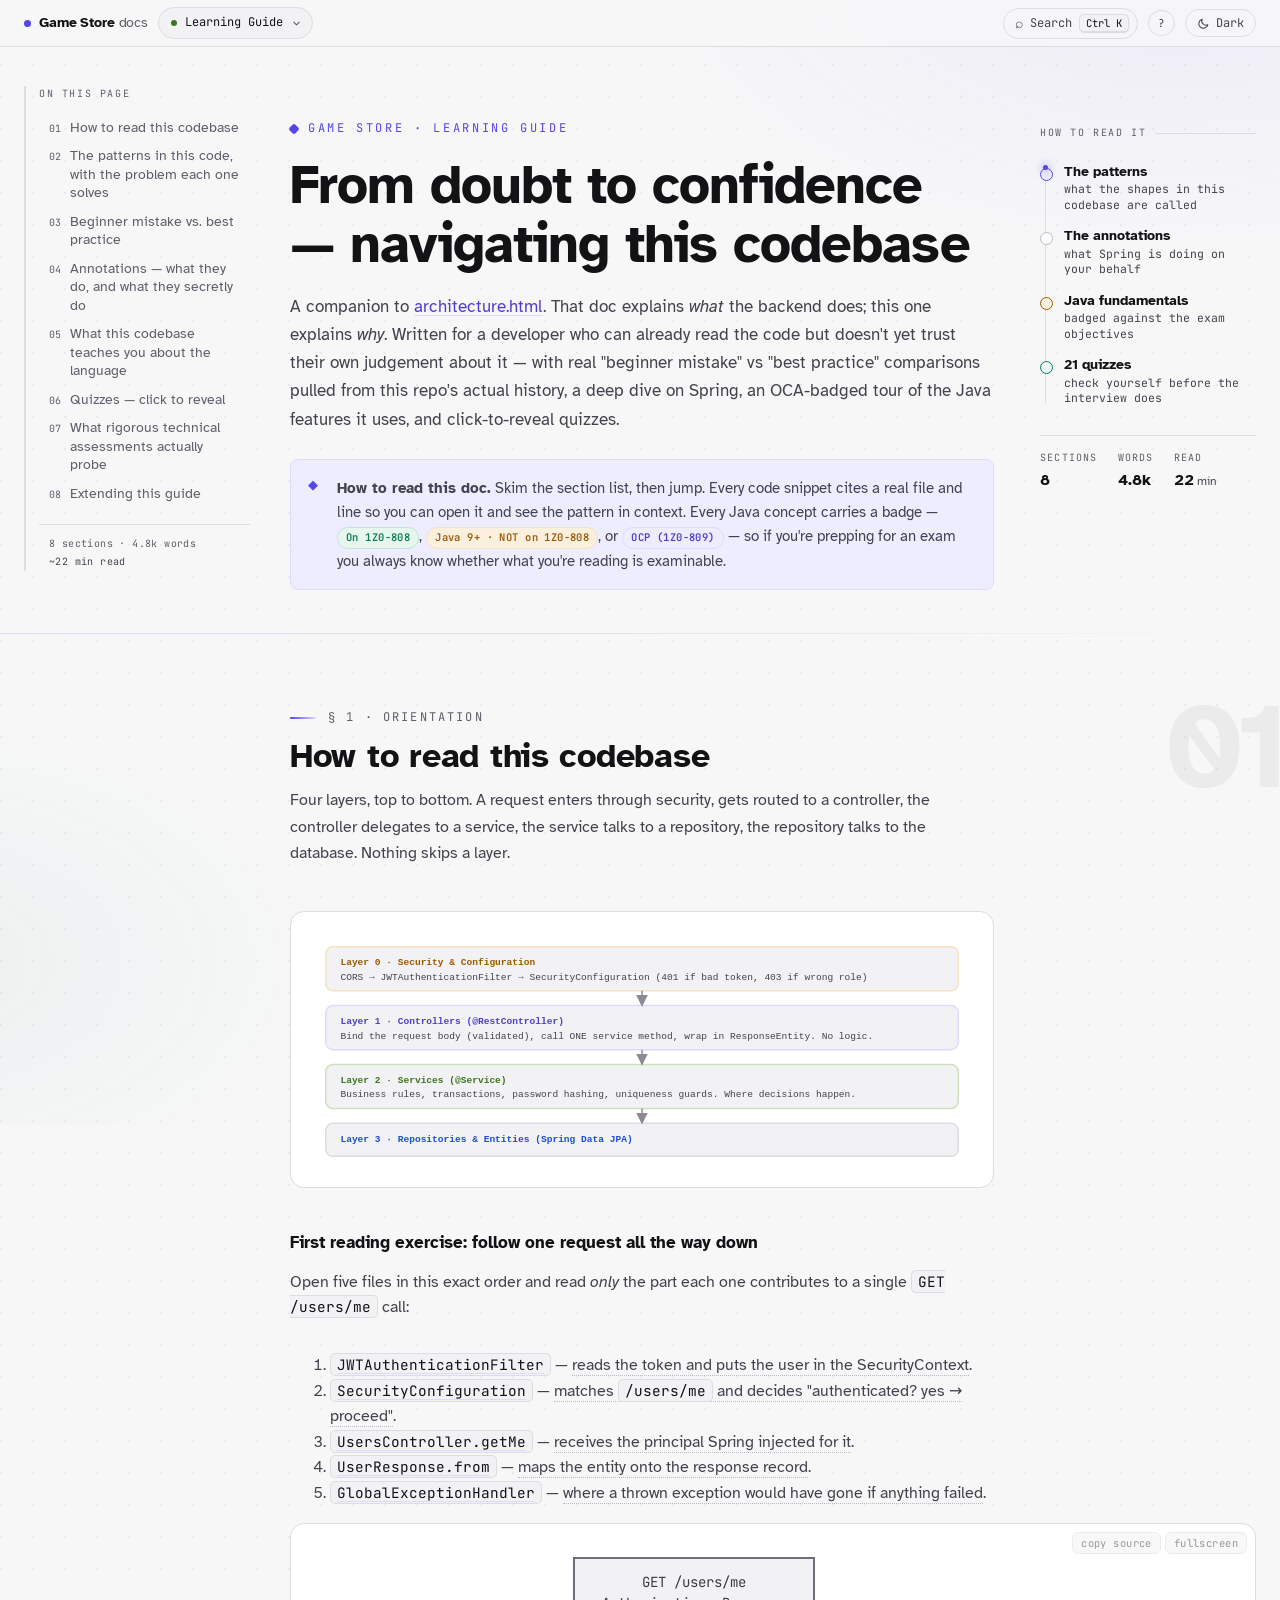
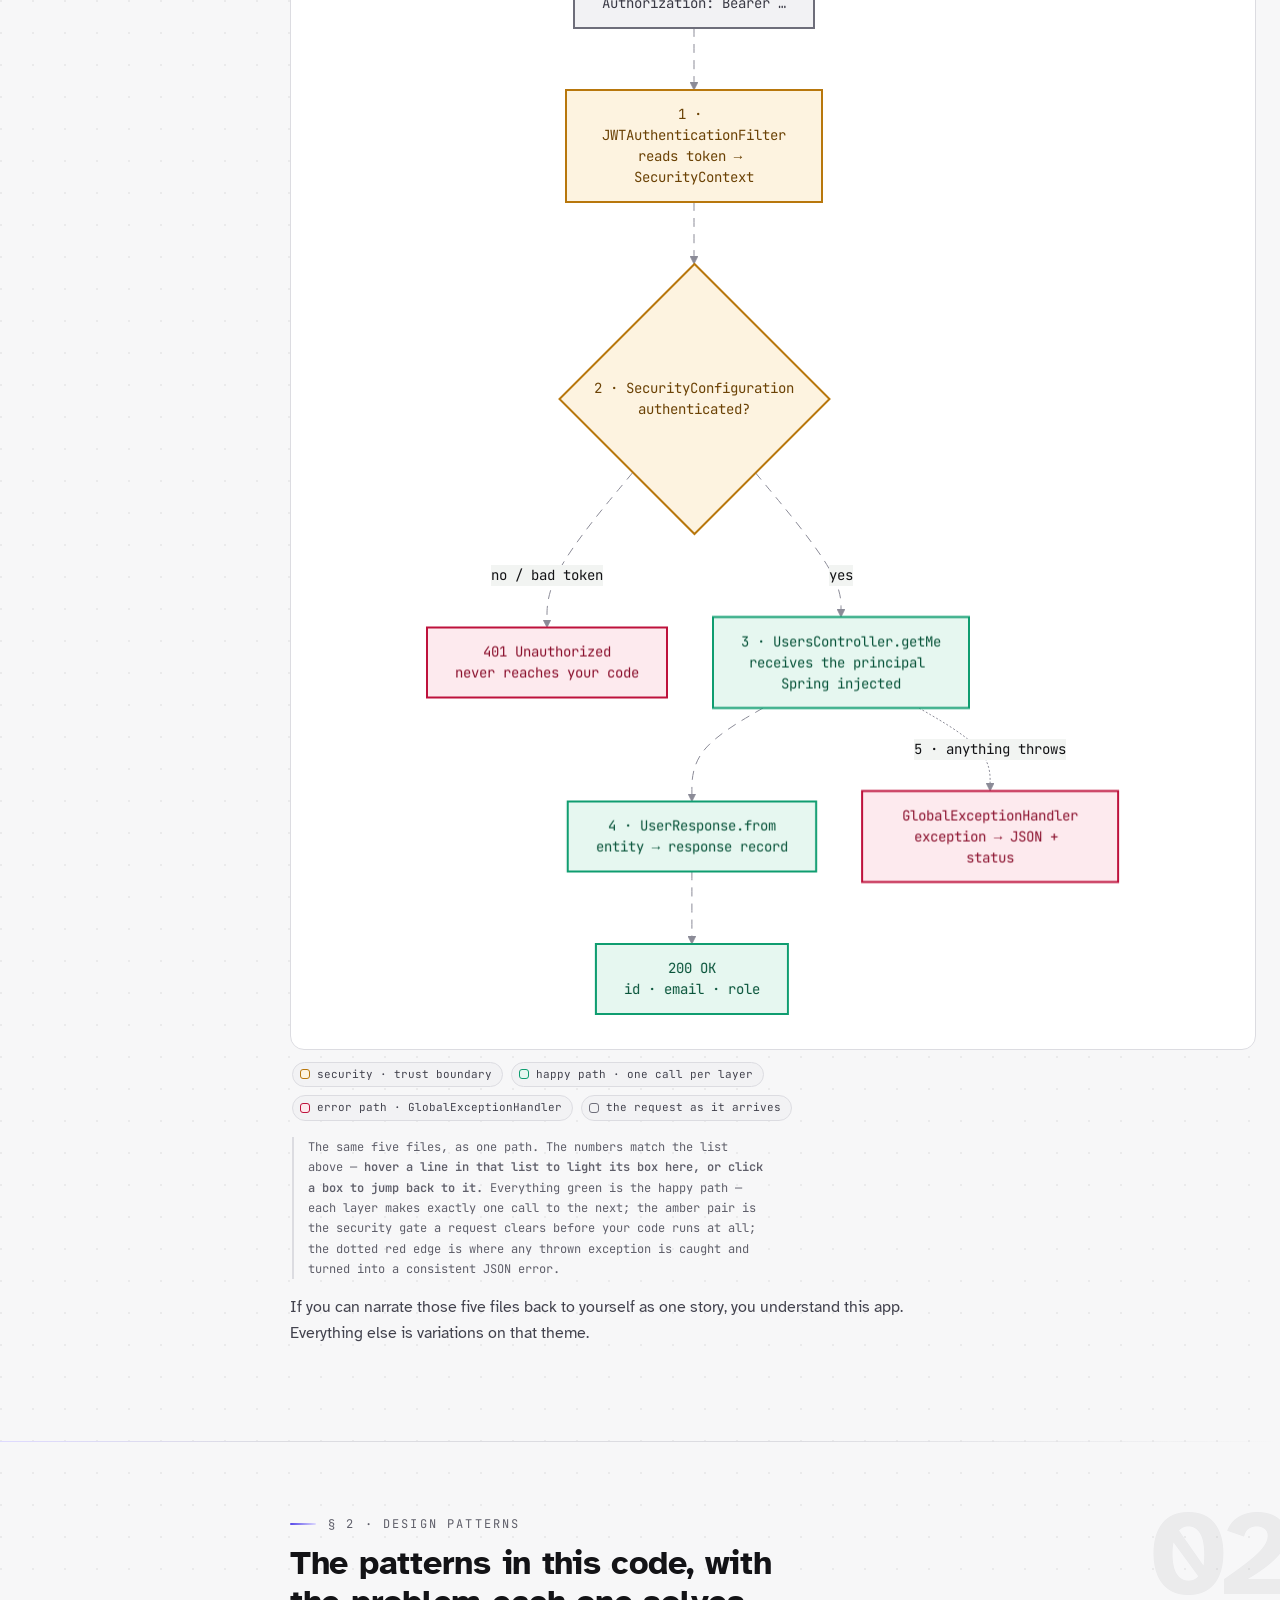
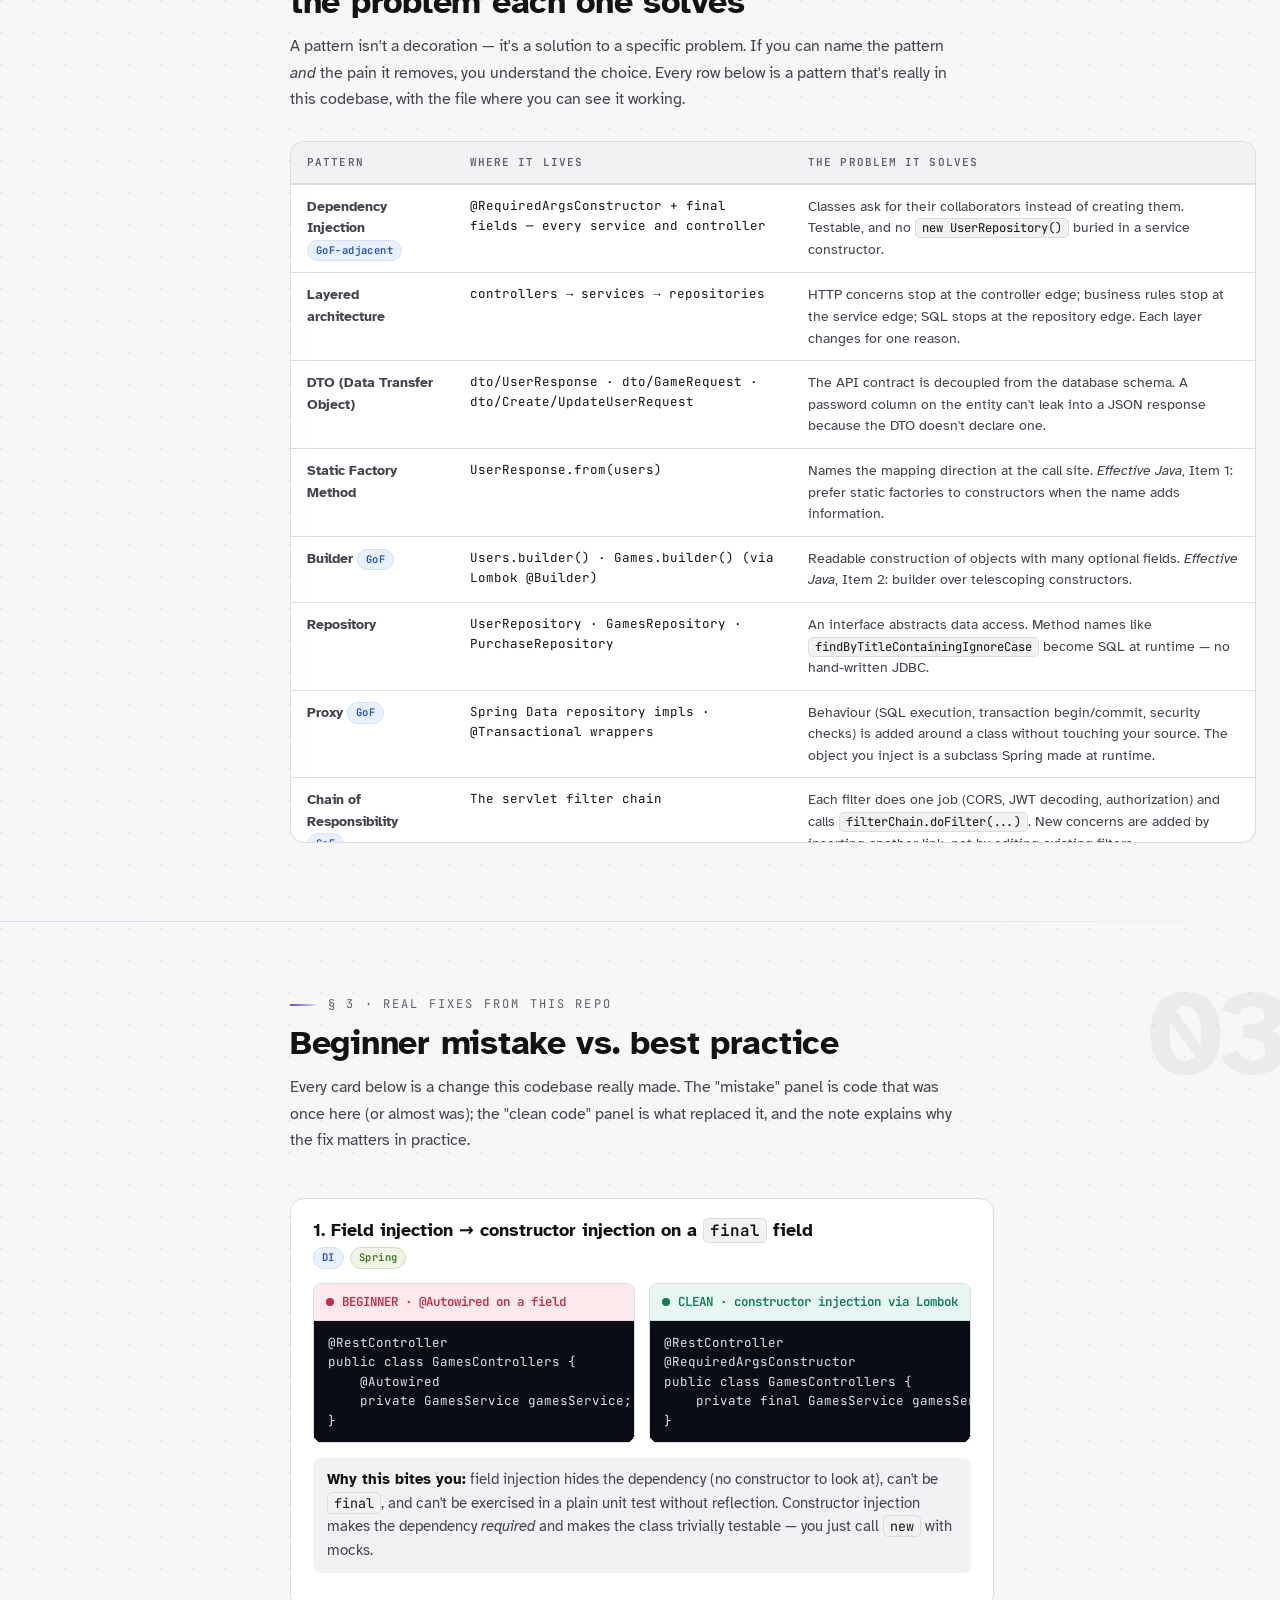
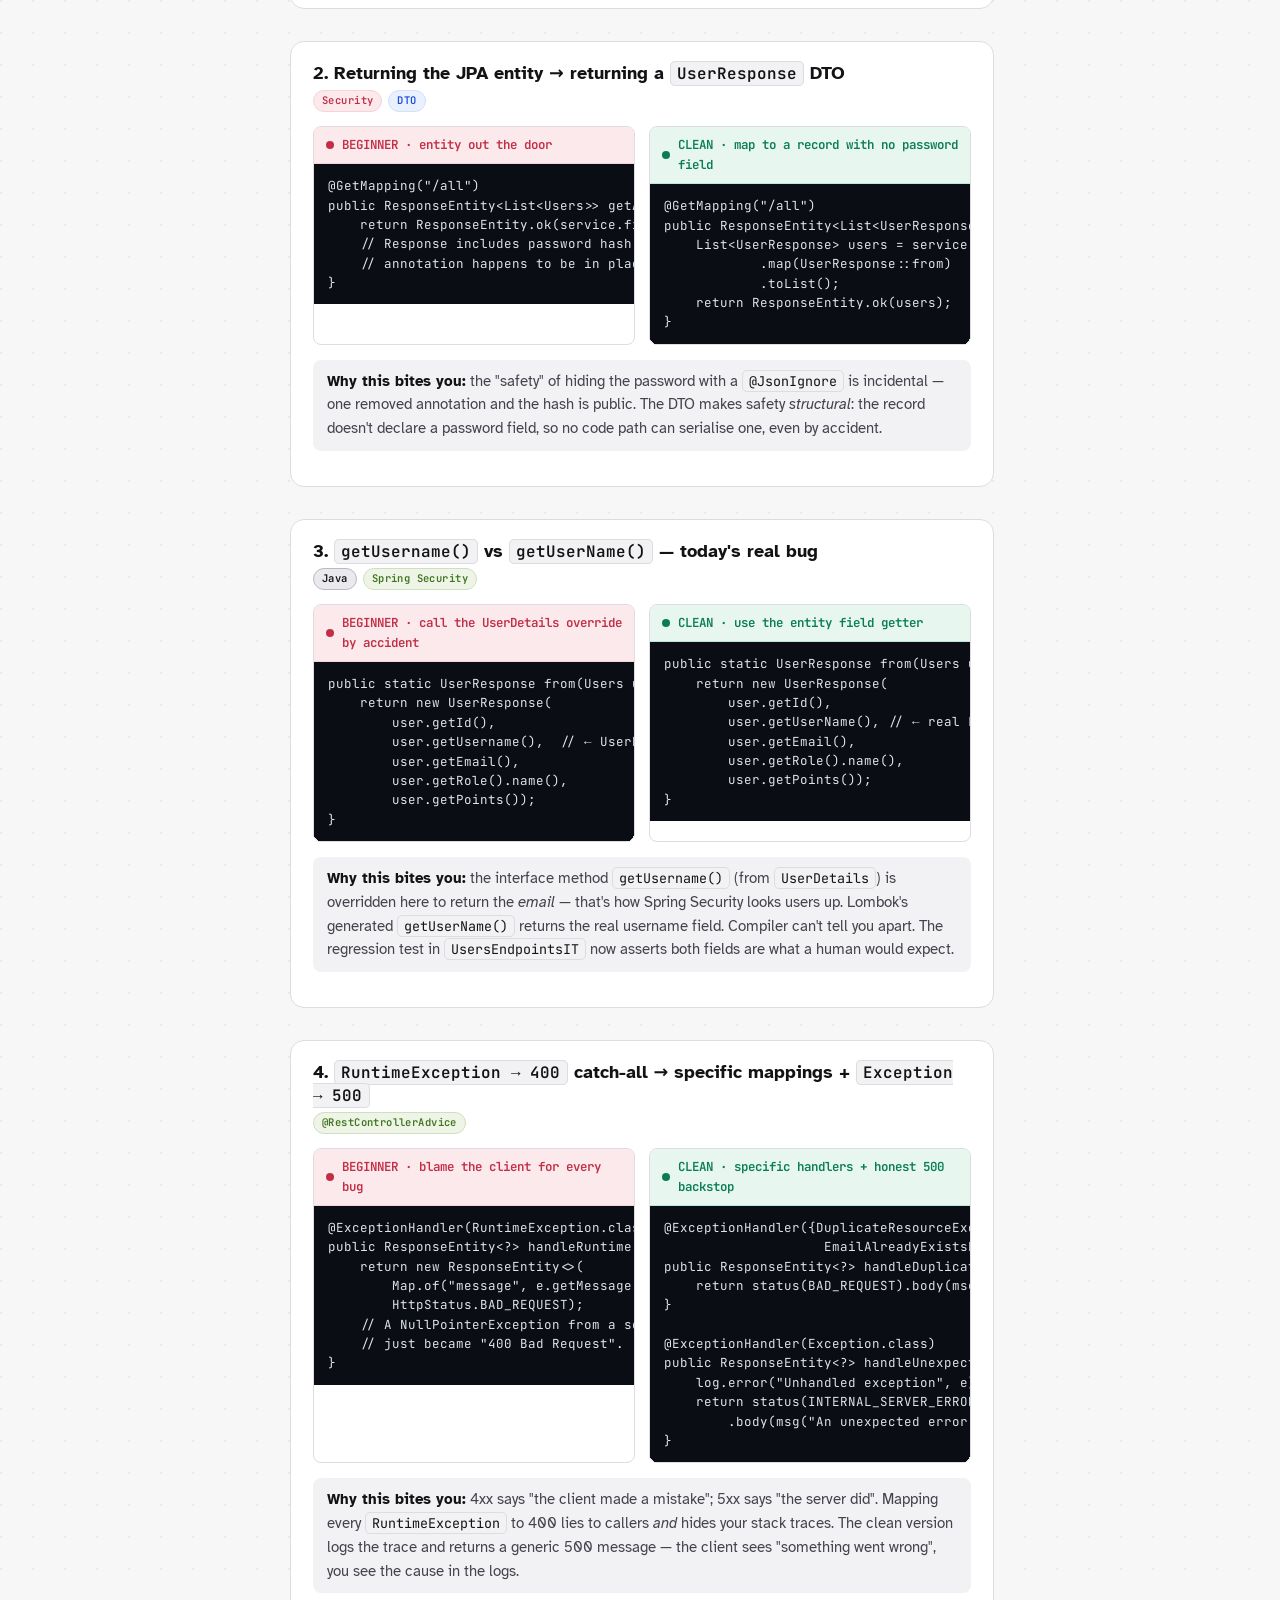
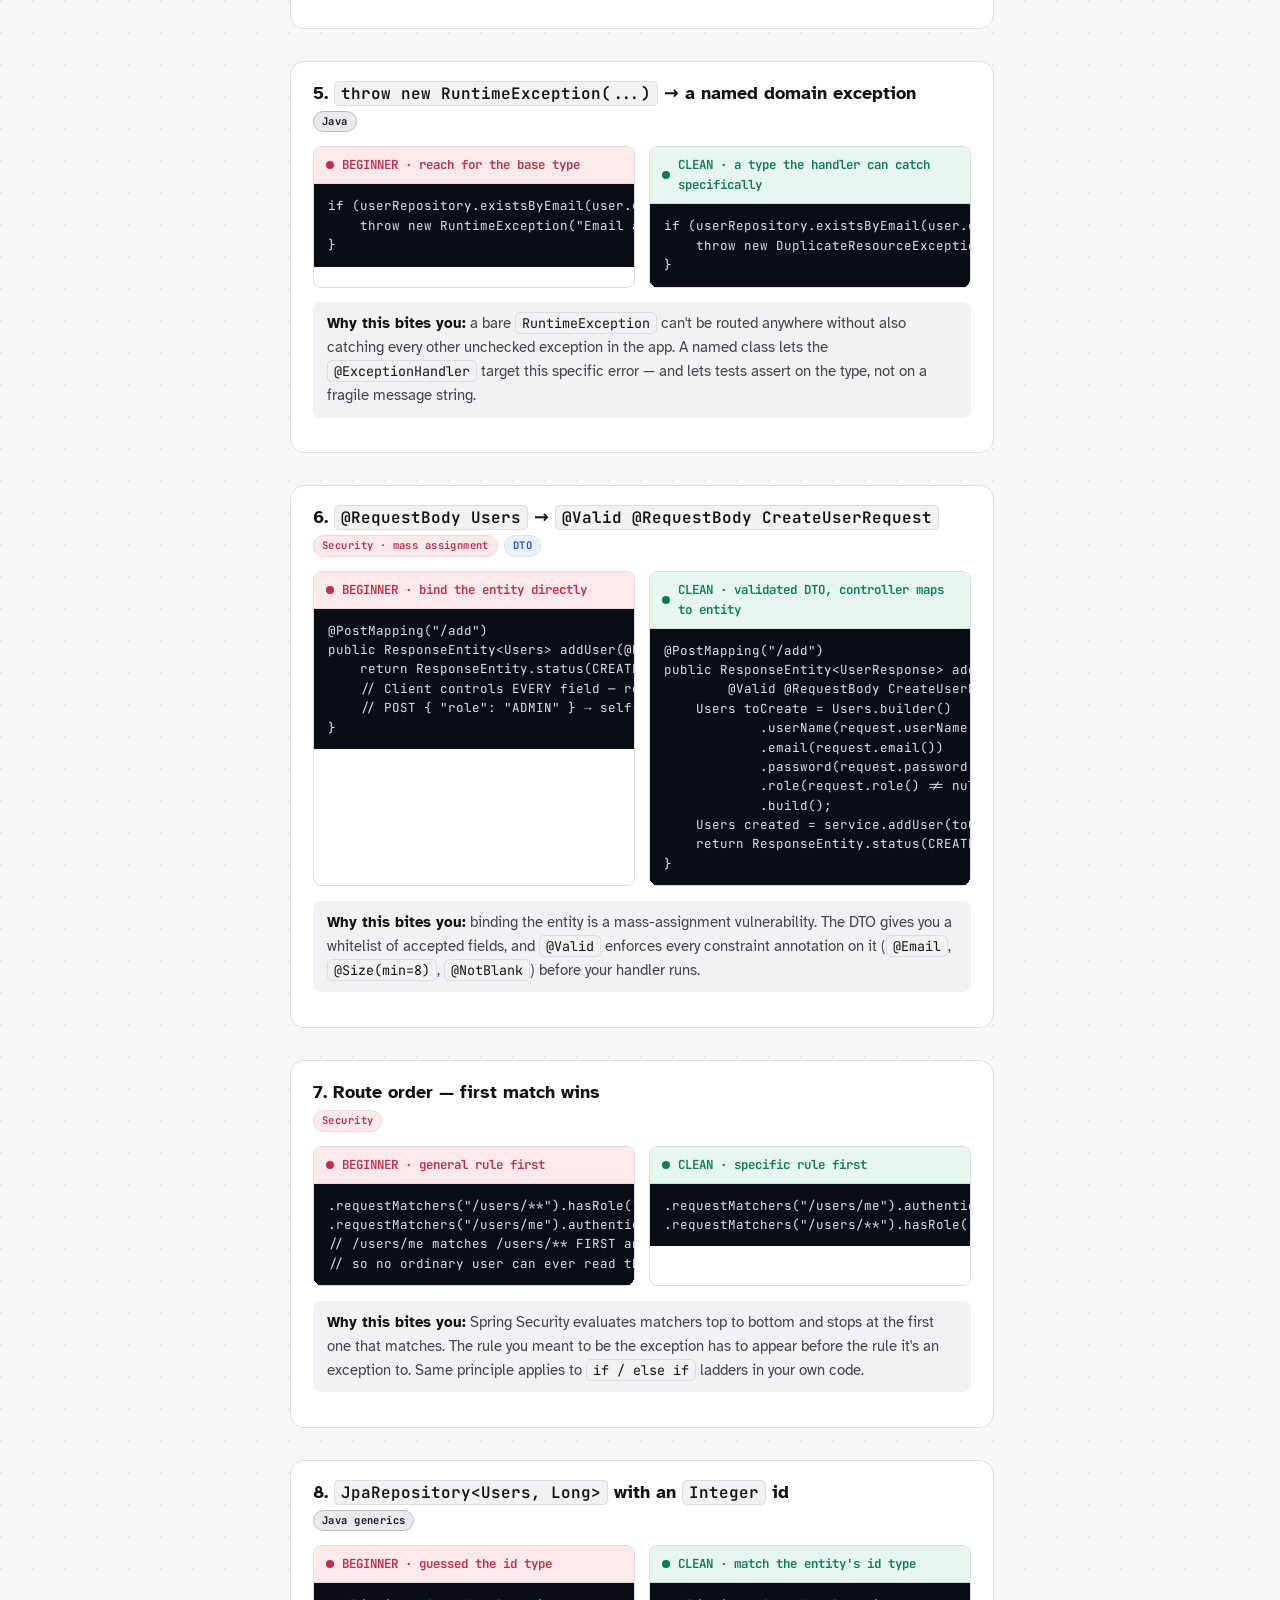
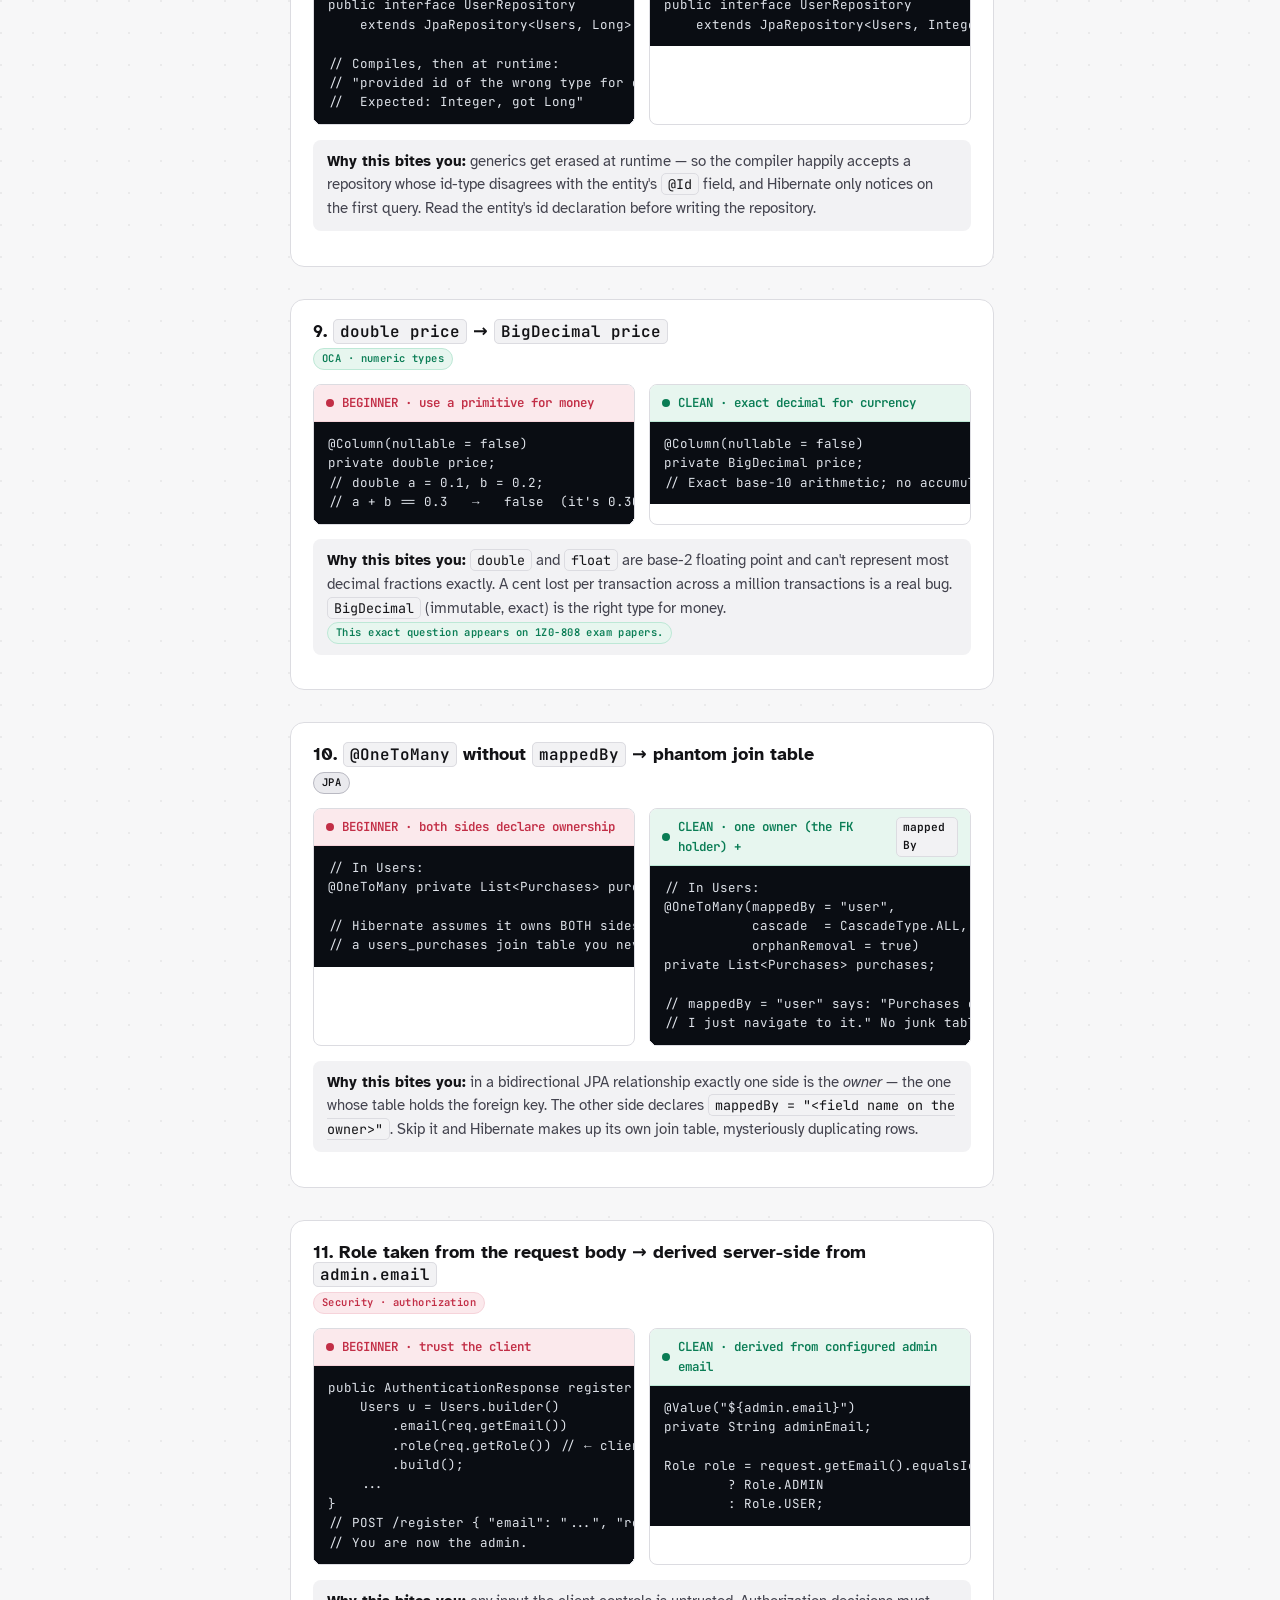
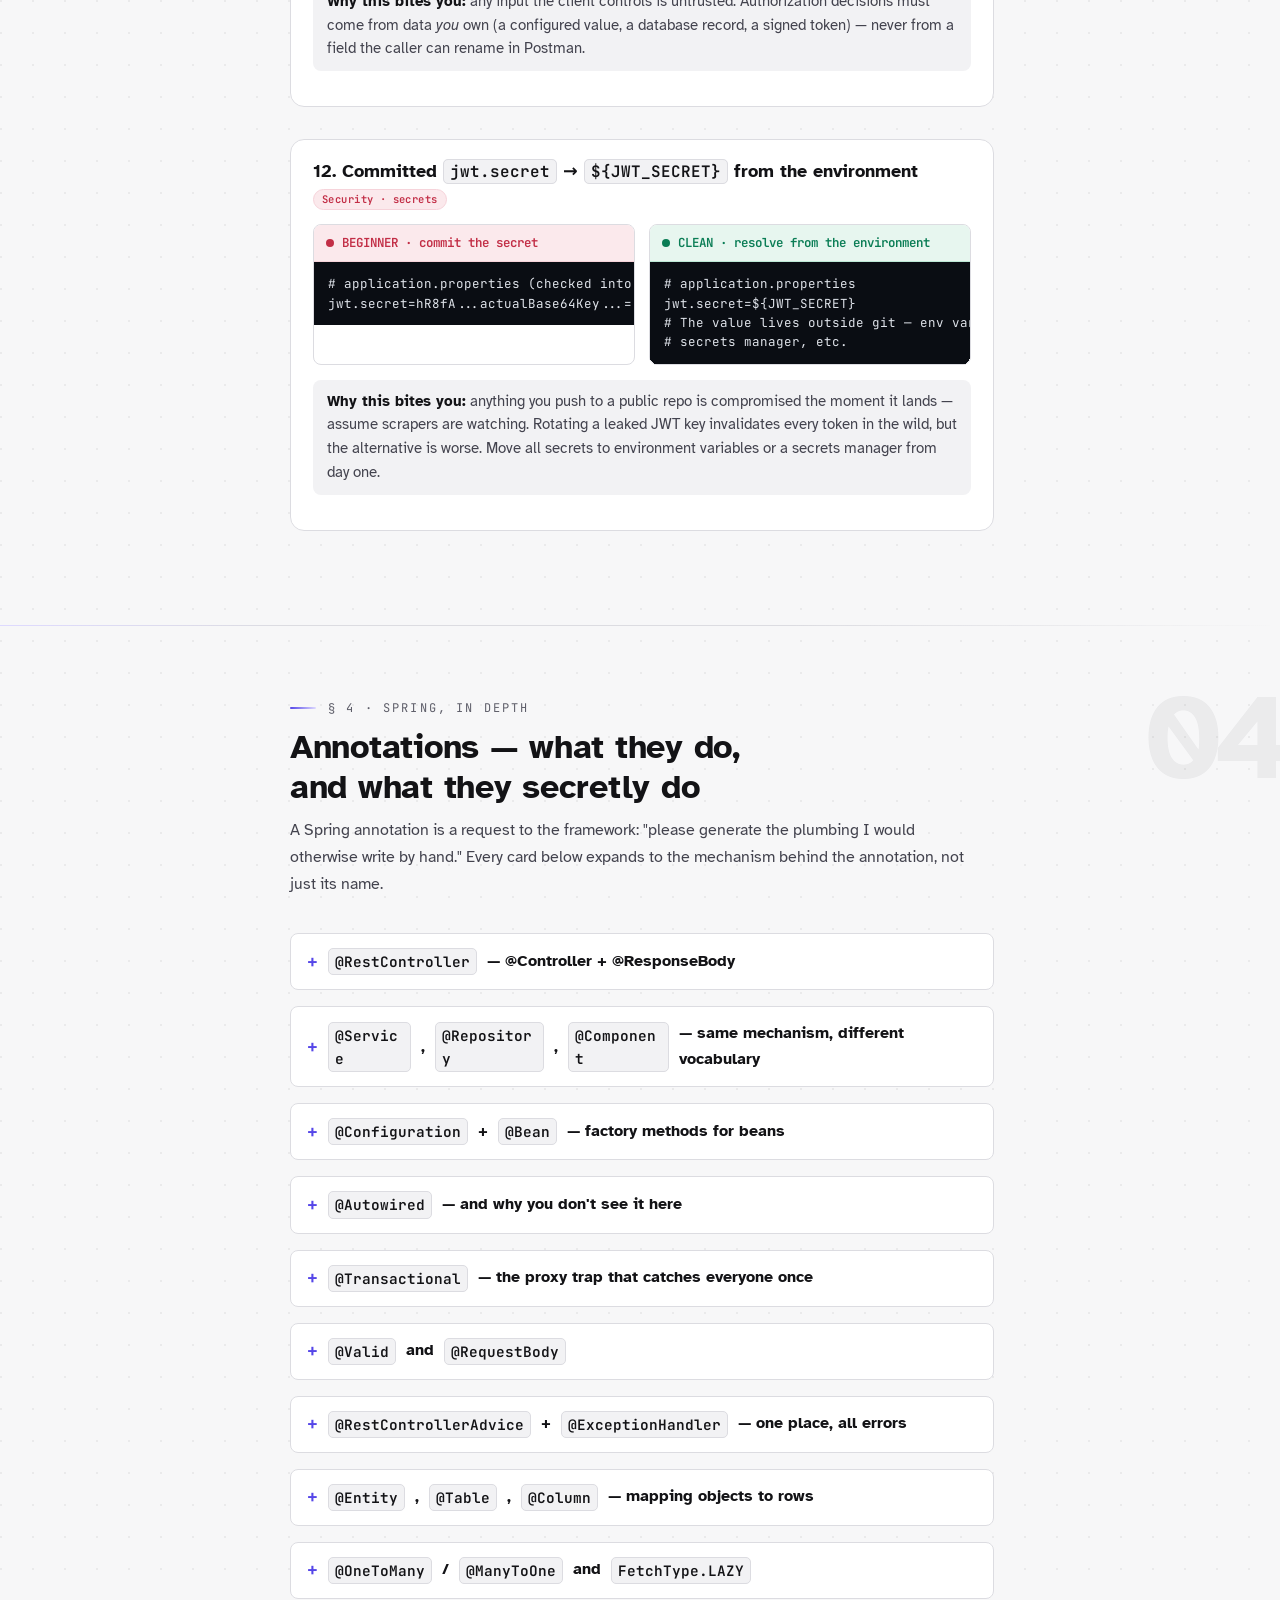
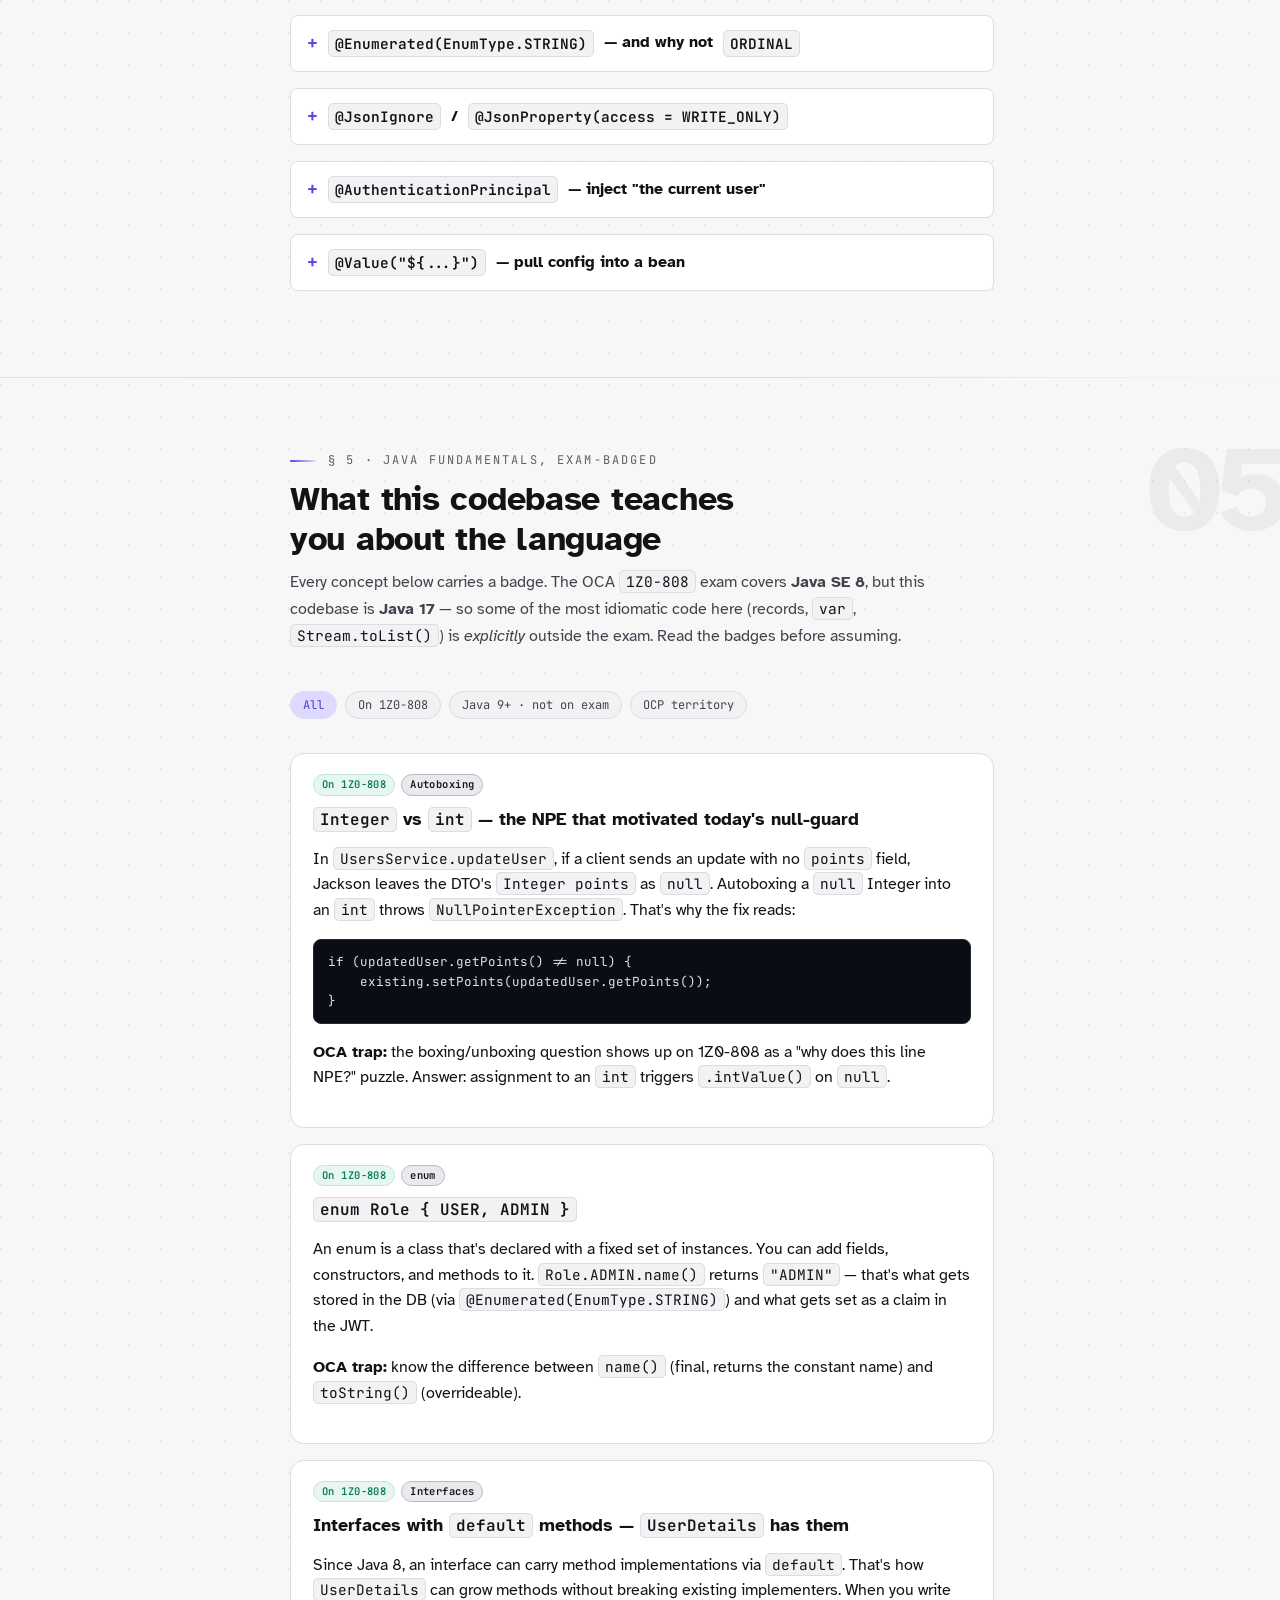
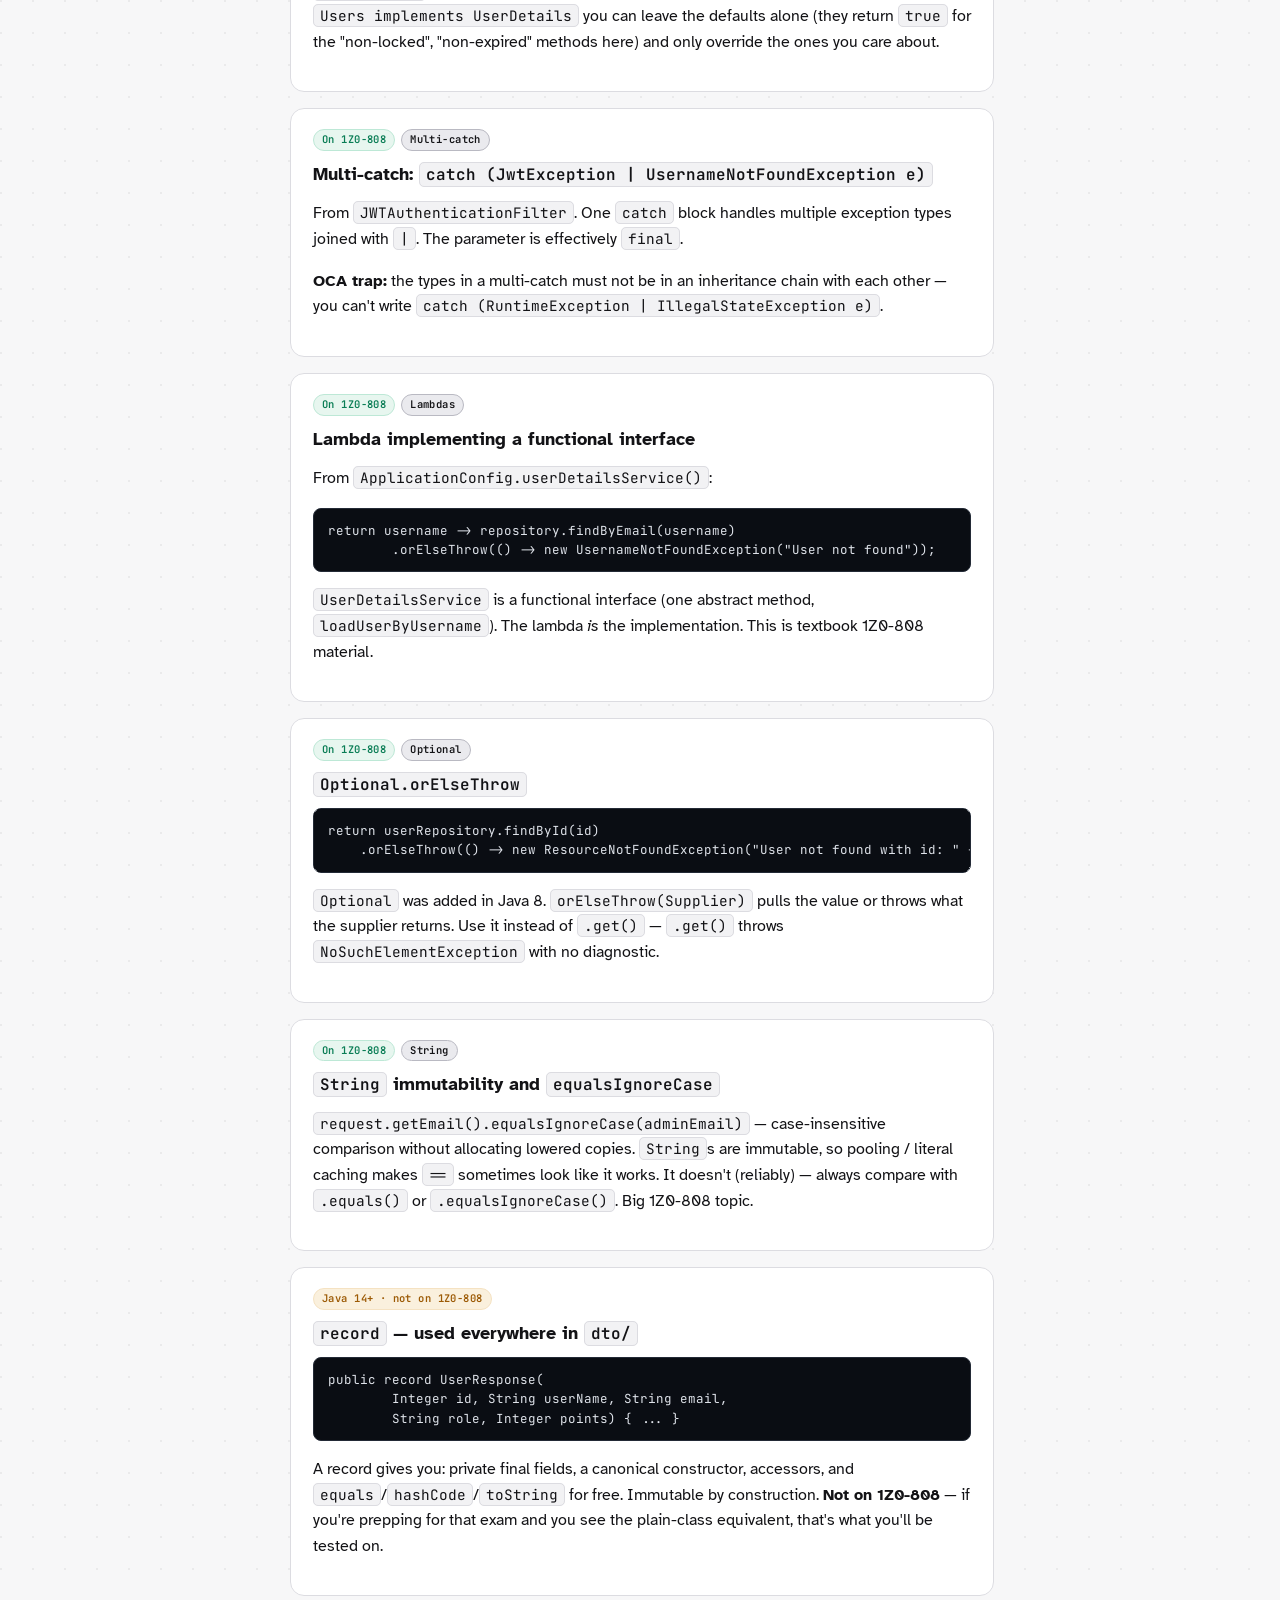
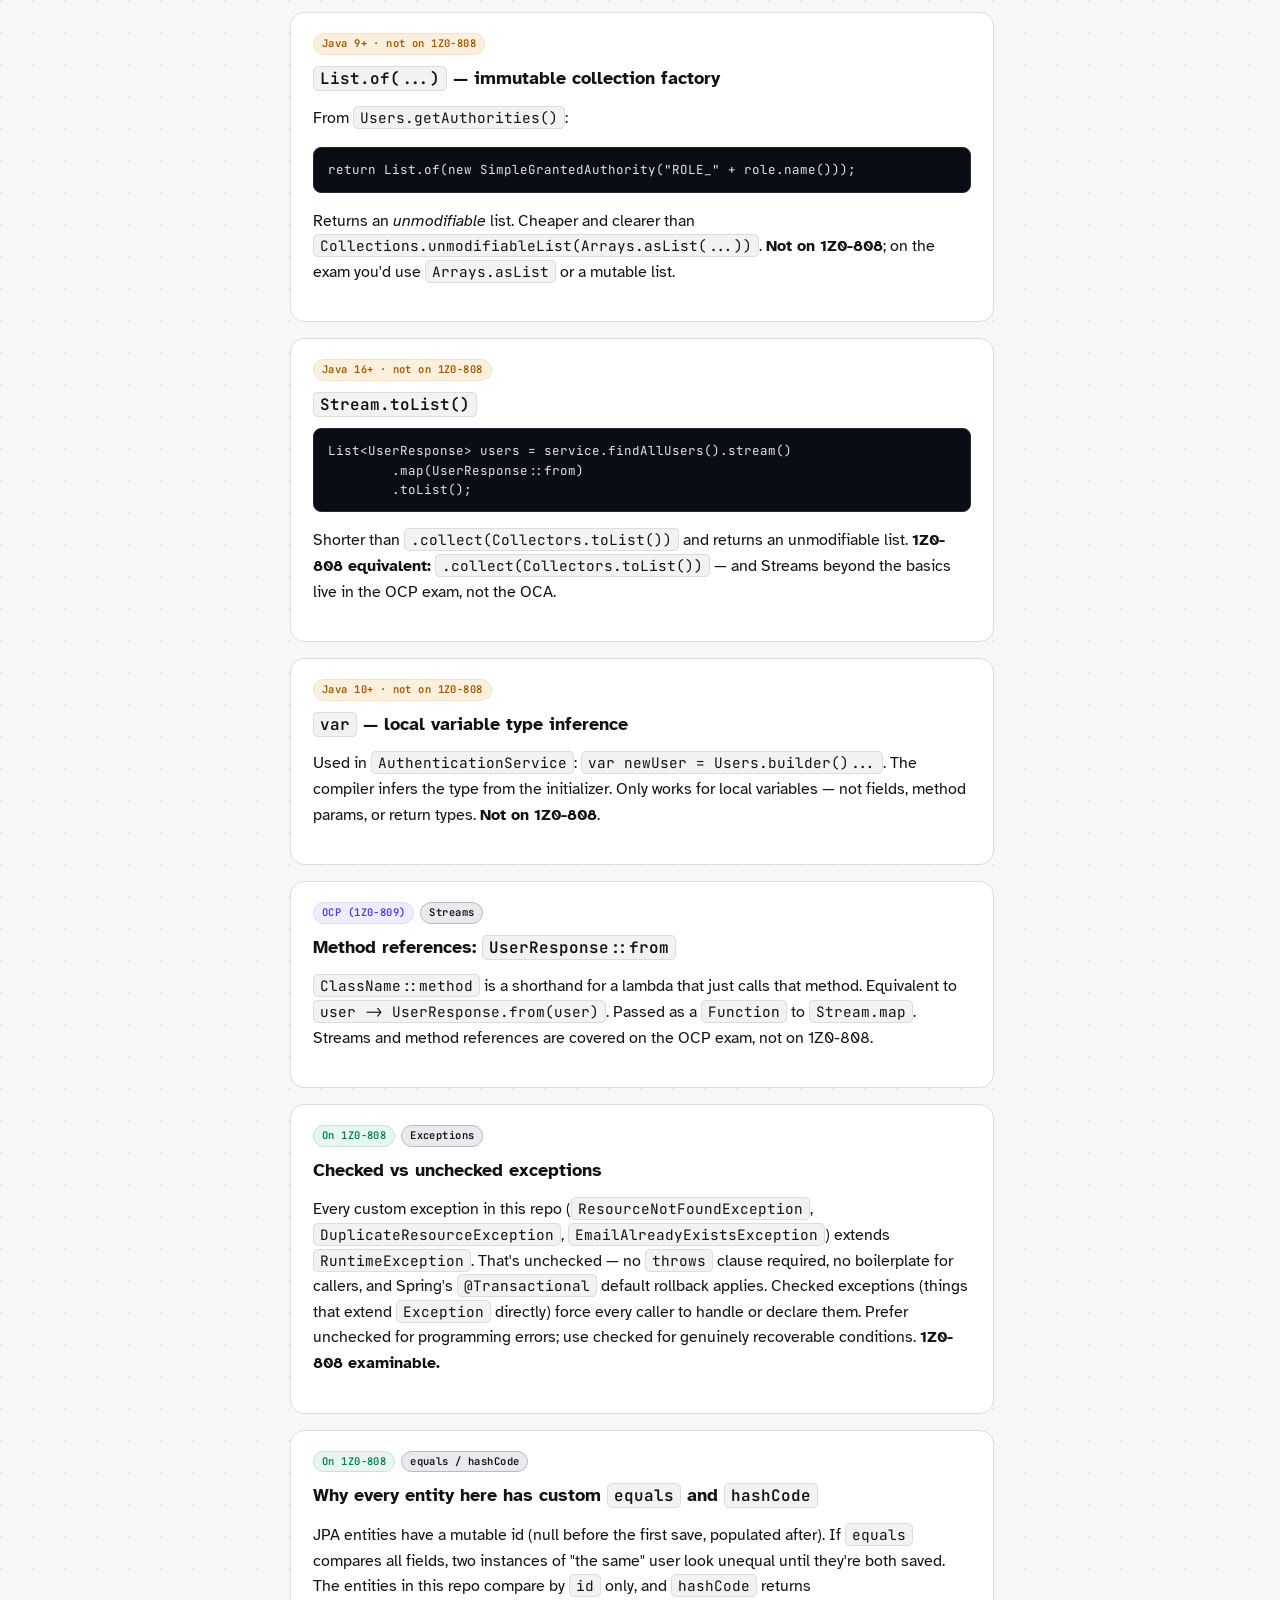
==== commit 547dd2aa: "Fix broken Mermaid diagrams, diagram fit, and mobile page overflow The copy-snippet enhancer appende" ====
--- a/docs/architecture-and-learning-guide.html
+++ b/docs/architecture-and-learning-guide.html
@@ -20,8 +20,7 @@
 <!-- GS:CORE-CSS:START -->
 <style>
 /* ══════════════════════════════════════════════════════════════════
-   SHARED LAYER — byte-identical in all 8 Game Store documents.
-   Edit every copy together; they are diffed against each other in review.
+   GENERATED — edit docs/_src/core.css and run: node docs/_src/stamp.mjs
    Layers: fonts + core + learning + tables + diagram
    ══════════════════════════════════════════════════════════════════ */
 
@@ -659,6 +658,19 @@
    clipping is what happens by default. */
 pre { overflow-x: auto; }
 
+/* `overflow-wrap: anywhere` is load-bearing, not cosmetic. An inline <code> in
+   these documents is usually a Java or TypeScript identifier, and an identifier
+   has no break opportunity in it: UsernamePasswordAuthenticationFilter is one
+   372px "word". Left unbreakable it sets the min-content width of every
+   ancestor, and on a 375px phone that pushed the whole document 373px wider
+   than the viewport — the page itself scrolled sideways, carrying the fixed
+   back-to-top button out past the right edge with it.
+
+   `anywhere` rather than `break-word` because only `anywhere` is taken into
+   account when the min-content size is computed; `break-word` breaks the line
+   but still reports the unbroken word as the minimum, which is the half that
+   was causing the overflow. Neither breaks anything that already fits — the
+   property only applies when there is nowhere else to break. */
 code {
   font-family: var(--mono);
   font-size: .9em;
@@ -667,6 +679,7 @@
   padding: 1px 6px;
   border-radius: 5px;
   color: var(--ink);
+  overflow-wrap: anywhere;
 }
 
 /* ── Section boundaries ───────────────────────────────────────────────────
@@ -837,7 +850,14 @@
 
 .ds-pop {
   position: absolute; top: calc(100% + 8px); left: 0; z-index: 40;
-  width: min(420px, calc(100vw - 32px));
+  /* The popover is absolutely positioned at the LEFT EDGE OF THE MENU, not of
+     the viewport, and the menu is itself inset by the switch bar's padding —
+     35px at phone width. So the budget is the viewport less that inset on the
+     left and a gutter on the right, not less one shell padding: at
+     `100vw - 32px` the pop measured 343px wide starting at x=35 and hung 3px
+     off the screen on every document. It is out of flow but still contributes
+     scrollable overflow, so it did that whether or not the menu was open. */
+  width: min(420px, calc(100vw - 2 * var(--shell-pad) - 24px));
   background: var(--panel); border: 1px solid var(--line-2);
   border-radius: var(--radius); box-shadow: var(--shadow-lg);
   padding: 8px; overflow: hidden;
@@ -2022,6 +2042,16 @@
   vertical-align: middle; white-space: nowrap;
   border: 1px solid var(--line-2);
   color: var(--ink-soft); background: var(--panel-2);
+  max-width: 100%;
+}
+/* A pill means "a short categorical label", and nowrap is what keeps it
+   looking like one. But the learning guide puts a whole sentence in one —
+   "This exact question appears on 1Z0-808 exams" — and nowrap made that a
+   361px unbreakable box that pushed the page 41px past a 375px viewport.
+   Below the phone breakpoint a wrapped pill beats a sideways document; above
+   it every pill still fits on its line, so the desktop look is untouched. */
+@media (max-width: 620px) {
+  .pill { white-space: normal; }
 }
 
 /* HTTP verbs */
@@ -2287,13 +2317,25 @@
    column offers — a 1611px sequence diagram squashed itself to 582px even with
    the max-width lifted, which is the same illegible result by another route.
 
-   No min-width: with useMaxWidth:false (chrome.js) the SVG carries its own
-   intrinsic width, so a floor here would only force a pointless scroll on a
-   phone. `max-width: none` overrides core.css `.mermaid svg { max-width:100% }`
-   INSIDE a shell only — the fullscreen clone is not in one, so it still scales
-   down to fit its 96vw dialog. */
+   The floor is `--dg-floor`, published per diagram by fitDiagram() in
+   chrome.js as a share of that diagram's own natural width. It is what makes
+   `flex: 0 1 auto` safe here: the SVG can now be asked to shrink, because the
+   floor is the min-content width it was missing. Above the floor the diagram
+   scales quietly into its column; below it the floor binds and the shell
+   scrolls the remainder, which is the old behaviour for the diagrams that are
+   genuinely too wide to do anything else with. A shell with no diagram in it
+   yet resolves the fallback 0px and behaves exactly as it did before.
+
+   The fullscreen clone copies the <svg> but not the <pre> that carries the
+   property, so it inherits no floor and still scales down to its 96vw dialog. */
 .diagram-shell .mermaid { display: flex; }
-.diagram-shell .mermaid > svg { flex: none; margin: 0 auto; max-width: none; }
+.diagram-shell .mermaid > svg {
+  flex: 0 1 auto;
+  margin: 0 auto;
+  max-width: 100%;
+  height: auto;
+  min-width: var(--dg-floor, 0px);
+}
 
 /* ── …except on a narrow screen ───────────────────────────────────────────
    Intrinsic width is the right default in a desktop column, where the shell
@@ -2324,10 +2366,12 @@
    px width AND height attributes, and constraining only the width would keep
    the old height and stretch the viewBox. */
 @media (max-width: 768px) {
+  /* The fixed floor replaces the per-diagram one below this width. A share of
+     natural width is the right floor in a desktop column, where it keeps a
+     wide diagram legible; on a phone it would hold a 1600px diagram at 1300px
+     and hand the reader a scroll they cannot finish. 450px is the deliberate
+     bottom instead — see the note above on what it costs a small diagram. */
   .diagram-shell .mermaid > svg {
-    flex: 0 1 auto;
-    max-width: 100%;
-    height: auto;
     min-width: 450px;
   }
 }
@@ -2490,14 +2534,20 @@
 .layer-detail h3 { font-family: var(--display); font-size: 1.1rem; margin: 0 0 10px; color: var(--accent-2); }
 .layer-detail p { color: var(--ink-soft); margin: 0 0 14px; }
 .layer-detail .files { display: grid; grid-template-columns: repeat(2, 1fr); gap: 8px; }
+/* min-width:0 because a .file-row is a GRID ITEM of .files, and a grid item's
+   automatic minimum is its min-content width — here a full unbreakable path
+   plus its role on one line, which is wider than a phone. Wrapping lets the
+   role drop under the path instead of forcing the row (and the document) wide;
+   `margin-left: auto` still right-aligns it whenever both do fit on one line. */
 .file-row {
   font-family: var(--mono); font-size: 12px;
   background: var(--panel-2); border: 1px solid var(--line);
   border-radius: 6px; padding: 8px 10px;
   display: flex; align-items: center; gap: 10px; color: var(--ink-soft);
-}
-.file-row .path { color: var(--ink); }
-.file-row .role { color: var(--ink-faint); margin-left: auto; text-align: right; }
+  flex-wrap: wrap; min-width: 0;
+}
+.file-row .path { color: var(--ink); min-width: 0; overflow-wrap: anywhere; }
+.file-row .role { color: var(--ink-faint); margin-left: auto; text-align: right; min-width: 0; }
 
 
 /* ── Filter pipeline ──────────────────────────────────────────────────────
@@ -2549,21 +2599,60 @@
 .tab.active { background: var(--panel-2); color: var(--ink); box-shadow: inset 0 0 0 1px var(--line-2); }
 .tab .step { color: var(--accent); font-weight: 700; margin-right: 6px; }
 
-.flow-panel { display: grid; grid-template-columns: 1.15fr 1fr; gap: 18px; }
+/* Stacked, not side by side. These are seven-to-nine participant sequence
+   diagrams: chrome.js already sizes them as small as they go without
+   hyphenating identifiers, and the widest is still ~2200px. The old
+   `1.15fr 1fr` split offered that ~520px, so every flow tab opened on a
+   diagram drawn a quarter of the way across its own shell.
+
+   Full width is ~1018px in the bleed track — not everything, but twice what
+   the split allowed, and enough for the fit floor to scale the middle of the
+   set in rather than scroll it. The steps move below and spread into columns
+   of their own, so the panel costs little more height than it did while the
+   diagram stops being the thing that pays for the layout. */
+.flow-panel { display: grid; grid-template-columns: 1fr; gap: 18px; }
 .flow-panel[hidden] { display: none; }
 .flow-panel > .diagram-shell { margin: 0; }
 
 .steps {
   background: var(--panel); border: 1px solid var(--line);
   border-radius: var(--radius); padding: 6px;
-  max-height: 660px; overflow-y: auto;
+  display: grid;
+  /* 420px floor, so the bleed width yields two columns of ~500px rather than
+     three of ~333px. The step bodies carry real code, and `pre` scrolls at
+     its own edge (tables.css) — three columns technically fit, and made every
+     snippet scroll to be read. Two columns are wider than the ~470px the
+     side-by-side layout gave them, so the code is better off than before.
+
+     The `min(420px, 100%)` matters: a bare 420px floor is a floor the track
+     cannot go under, so on a 375px phone it pushed the whole document 373px
+     wider than the viewport and the page itself scrolled sideways. Wrapped in
+     min(), the floor stops applying once the container is narrower than it. */
+  grid-template-columns: repeat(auto-fit, minmax(min(420px, 100%), 1fr));
+  gap: 8px;
+  align-content: start;
 }
 /* No side-tab: the step number label (.n) is already rendered in --accent. */
 .step-item {
   background: var(--panel-2); border: 1px solid var(--line);
-  border-radius: var(--radius-sm); padding: 12px 14px 14px; margin: 6px;
-}
-.step-item + .step-item { margin-top: 8px; }
+  border-radius: var(--radius-sm); padding: 12px 14px 14px; margin: 0;
+}
+
+/* A step body is full of long unbreakable identifiers — EmailAlreadyExistsException,
+   @JsonProperty(WRITE_ONLY) — and an inline <code> has no break opportunity
+   inside one. That min-content width used to be absorbed silently: `.steps`
+   carried `overflow-y: auto`, and a box that scrolls on one axis computes the
+   other to `auto` too, so it was an x-scroll container by accident and its
+   contents could not push it wider. Laying the steps out as a grid dropped
+   that side effect, and a 423px token promptly pushed the whole 375px document
+   55px wider than the viewport.
+
+   Break the tokens rather than restoring the accidental scroller: min-width:0
+   lets the track shrink to the column it was given, and anywhere-wrapping
+   keeps the identifier inside its card once it has. Snippets are unaffected —
+   `.step-item pre` keeps `white-space: pre` and scrolls at its own edge. */
+.steps, .step-item { min-width: 0; }
+.step-item .body code, .step-item .title { overflow-wrap: anywhere; }
 .step-item .n {
   font-family: var(--mono); font-size: 11px; letter-spacing: .12em;
   color: var(--accent); text-transform: uppercase;
@@ -2638,11 +2727,11 @@
         </svg>
       </summary>
       <div class="ds-pop">
-      <p class="ds-pop-h">Frontend · React 19 + Vite</p>
-        <a href="../../../GameStore/docs/architecture.html"><span class="t">Frontend Architecture</span><span class="d">React 19 + Vite SPA — routing, state, data access, auth lifecycle.</span></a>
-        <a href="../../../GameStore/docs/catalog-architecture.html"><span class="t">Catalog Pivot</span><span class="d">The catalogue read-path redesign: tiers, caching, what it replaces.</span></a>
-        <a href="../../../GameStore/docs/frontend-roadmap.html"><span class="t">Frontend Roadmap</span><span class="d">Ranked frontend work, and the quick wins deliberately discarded.</span></a>
-      <p class="ds-pop-h">Backend · Spring Boot</p>
+        <p class="ds-pop-h">Frontend · React 19 + Vite</p>
+        <a href="../../../GameStore/docs/architecture.html"><span class="t">Frontend Architecture</span><span class="d">React 19 + Vite SPA — routing, state, data access, and the auth lifecycle.</span></a>
+        <a href="../../../GameStore/docs/catalog-architecture.html"><span class="t">Catalog Pivot</span><span class="d">The catalogue read-path redesign: tiers, caching, and what it replaces.</span></a>
+        <a href="../../../GameStore/docs/frontend-roadmap.html"><span class="t">Frontend Roadmap</span><span class="d">Ranked frontend work, with the quick wins that were deliberately discarded.</span></a>
+        <p class="ds-pop-h">Backend · Spring Boot</p>
         <a href="architecture.html"><span class="t">Backend Architecture</span><span class="d">Stateless JWT-secured Spring Boot API — filter chain to persistence.</span></a>
         <a aria-current="page"><span class="t">Learning Guide</span><span class="d">How to read the codebase: patterns, annotations, and 21 quizzes.</span></a>
         <a href="backend-roadmap.html"><span class="t">Backend Roadmap</span><span class="d">Ranked backend work, paired against the frontend roadmap.</span></a>
@@ -3793,7 +3882,7 @@
 <!-- GS:CHROME-JS:START -->
 <script src="vendor/mermaid.min.js" defer></script>
 <script>
-/* SHARED LAYER — byte-identical in every document. Edit every copy together. */
+/* GENERATED — edit docs/_src/chrome.js and run: node docs/_src/stamp.mjs */
 /* ═══════════════════════════════════════════════════════════════════════════
    chrome.js — the behaviour every Game Store document gets
    ═══════════════════════════════════════════════════════════════════════════
@@ -4512,6 +4601,40 @@
     shell.appendChild(tools);
   }
 
+  /* ── Fit floor ──
+     With useMaxWidth:false a diagram carries its intrinsic width and the shell
+     scrolls whatever will not fit (diagram.css). That is the right trade for a
+     diagram far wider than its column and the wrong one for a diagram a few
+     percent over, which then scrolls for a difference no reader would have
+     noticed had it simply scaled.
+
+     So the SVG is allowed to scale down to its column — but only to a floor,
+     because past a point scaling is just a smaller illegible diagram. The
+     floor is a share of THIS diagram's own natural width, not a fixed pixel
+     value: diagram.css already notes that a fixed floor stretches a SMALL
+     diagram UP to meet it, and a per-diagram floor is the answer it points to.
+
+     Published as a custom property on the <pre> rather than as an inline style
+     on the <svg>, for two reasons. The browser re-resolves it on every resize
+     with no listener of ours; and the fullscreen view copies the <svg> markup
+     but not the <pre>, so the clone inherits no floor and still scales freely
+     to its dialog — which is exactly what the button is for. */
+  /* 0.75 is where scaling stops being the better half of the trade: the
+     sequence type is set at 13px, so the floor renders it at ~9.8px — small,
+     but still read at a glance. Below that a scaled diagram is just an
+     illegible diagram that also lost its scrollbar, so the floor binds and the
+     shell scrolls instead. It buys the two flow diagrams sitting at 1282 and
+     1338px a silent fit in a ~1016px column; the ones past ~1355px are wide
+     enough that no scale short of unreadable would have saved them. */
+  var FIT_FLOOR = 0.75;
+  function fitDiagram(el) {
+    var svg = el.querySelector("svg");
+    if (!svg) return;
+    var natural = parseFloat(svg.getAttribute("width"));
+    if (!natural) { el.style.removeProperty("--dg-floor"); return; }
+    el.style.setProperty("--dg-floor", Math.round(natural * FIT_FLOOR) + "px");
+  }
+
   function renderMermaid(nodes, light) {
     if (!window.mermaid || !nodes.length) return;
 
@@ -4526,6 +4649,7 @@
     try {
       window.mermaid.run({ nodes: nodes }).then(function () {
         nodes.forEach(function (el) {
+          fitDiagram(el);
           buildLegend(el);
           bindProse(el);
           addTools(el);
@@ -4557,9 +4681,34 @@
       // Rounded edges read as flow rather than circuitry, and the extra rank
       // spacing is what stops edge labels sitting on top of the arrowheads.
       flowchart: { curve: "basis", nodeSpacing: 46, rankSpacing: 62, padding: 14, useMaxWidth: false },
-      // mirrorActors doubles every participant along the bottom, which on
-      // these diagrams is a second row of names and no extra information.
-      sequence: { mirrorActors: false, boxMargin: 8, noteMargin: 12, messageAlign: "center", useMaxWidth: false },
+      /* mirrorActors doubles every participant along the bottom, which on
+         these diagrams is a second row of names and no extra information.
+
+         actorMargin/width/font sizes are tuned down from Mermaid's defaults
+         (50 / 150 / 14 / 16) because these are seven-to-nine participant
+         diagrams: at the defaults the widest measured 2569px, which no column
+         on the page can hold. At these values it is ~2365px and most of the
+         set lands between 640 and 1750 — see fitDiagram() for what happens to
+         whatever is still too wide.
+
+         actorMargin does NOT go below 32. Mermaid sizes an actor box from
+         `width`, not from the name inside it, so a name longer than the box
+         overhangs both edges and the margin is the only thing keeping it off
+         its neighbour. At 12 the saving looked far better — 2205px — because
+         the labels had quietly started overlapping: `AuthenticationController`
+         ran 11px into `AuthenticationService`, and four of the nine diagrams
+         had at least one collision. 32 is the first value that clears every
+         one of them, with 10px to spare.
+
+         `wrap` stays OFF deliberately. Turning it on does cut the widest to
+         ~1100px, but Mermaid breaks mid-word to do it: `GamesContro-ller`,
+         `PagedResponse<GameRespon-se>`, `/games/all?q=wit-cher`. Hyphenating
+         identifiers in an architecture diagram costs more than the scroll it
+         saves, and the wrapped lines then collide with the autonumber badges. */
+      sequence: {
+        mirrorActors: false, boxMargin: 8, noteMargin: 12, messageAlign: "center", useMaxWidth: false,
+        actorMargin: 32, width: 110, actorFontSize: 13, messageFontSize: 13
+      },
       er: { useMaxWidth: false },
       state: { useMaxWidth: false },
       themeVariables: themeVars(light)
@@ -4978,7 +5127,14 @@
                          function () {});
     });
 
-    [].slice.call(document.querySelectorAll("pre")).forEach(function (pre) {
+    /* `pre.mermaid` is deliberately excluded. Mermaid reads its diagram source
+       straight off the element's textContent, so a button appended in here is
+       read as a trailing `copy` line of diagram source: sequence diagrams then
+       fail outright with a "Syntax error" bomb, and flowcharts quietly grow a
+       stray node named "copy". Diagrams get their own copy + fullscreen tools
+       from addTools(), which appends to the .diagram-shell around the <pre>
+       rather than into it. */
+    [].slice.call(document.querySelectorAll("pre:not(.mermaid)")).forEach(function (pre) {
       if (pre.querySelector(".gs-copy")) return;
       var btn = document.createElement("button");
       btn.type = "button";
@@ -5400,6 +5556,8 @@
     renderMermaid: function (nodes) { renderMermaid(nodes, renderedScheme() === "light"); }
   };
 })();
+
+
 </script>
 <!-- GS:CHROME-JS:END -->
 <script>
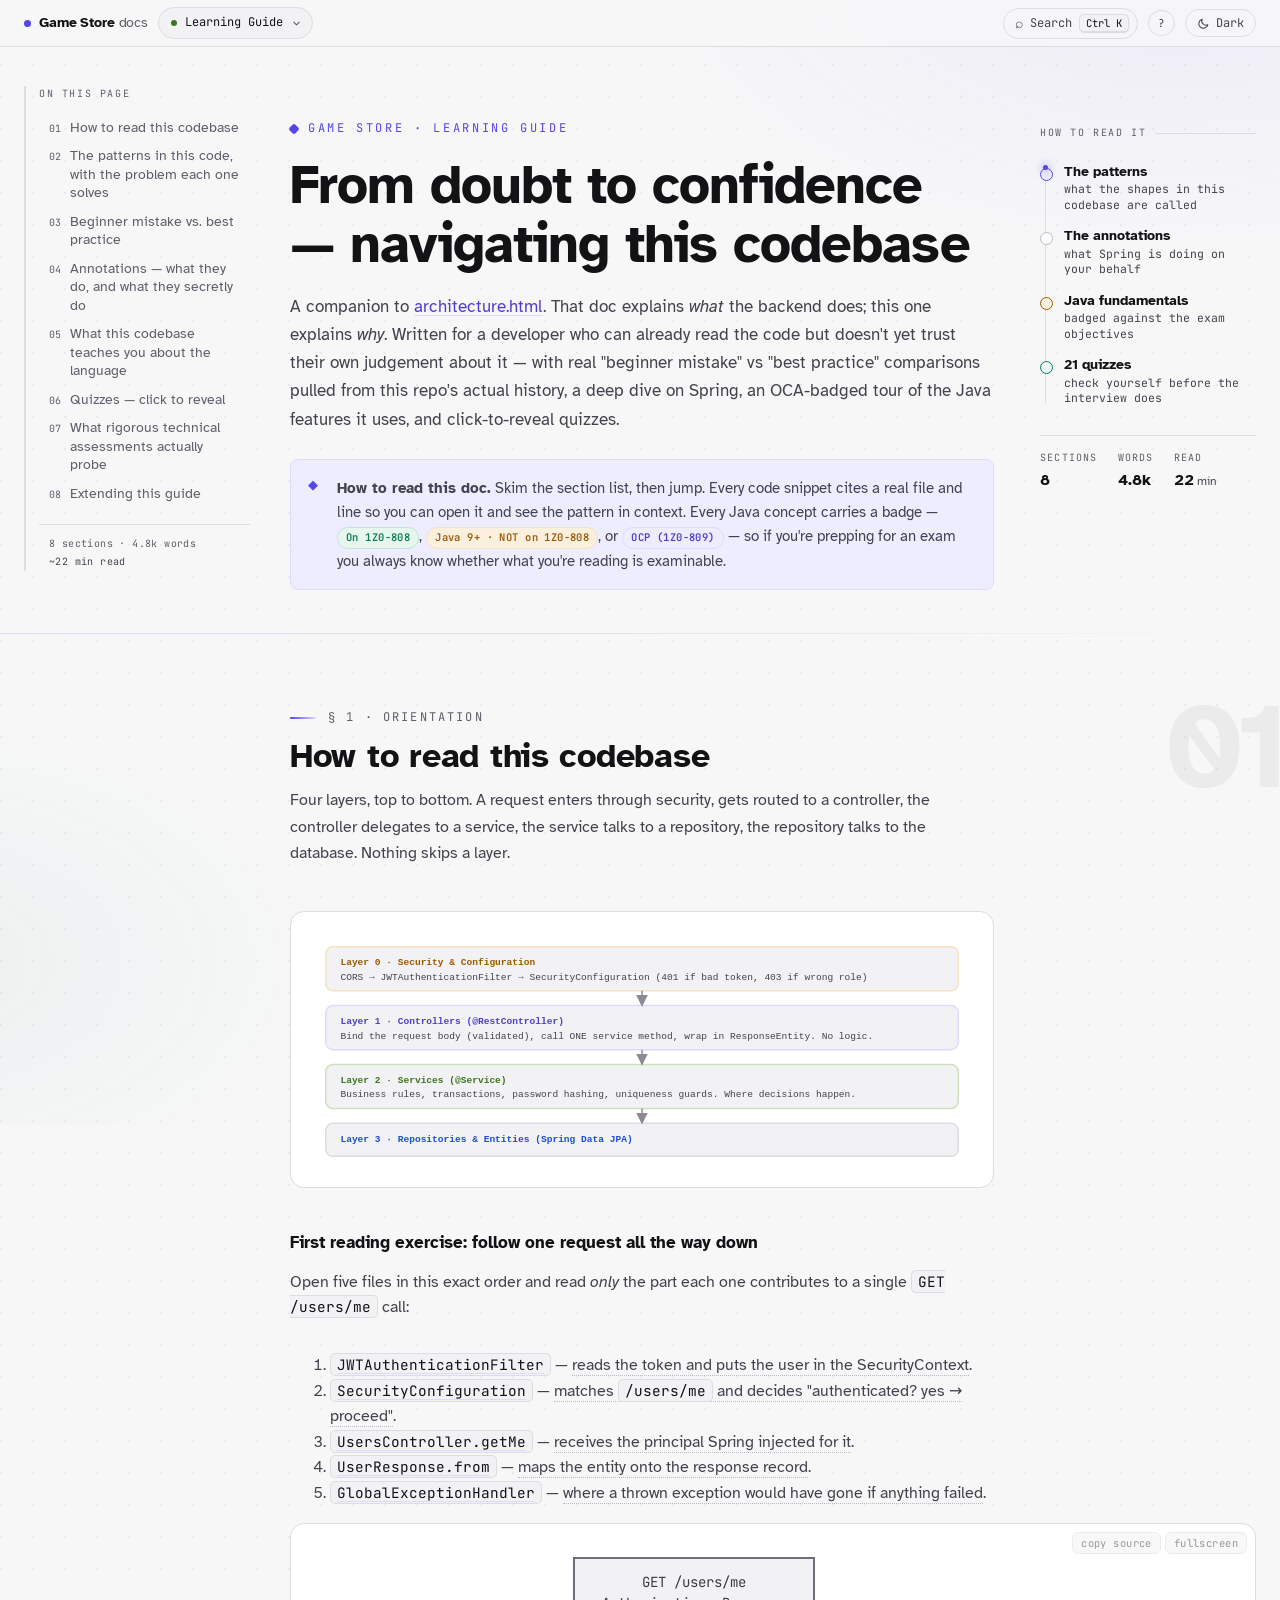
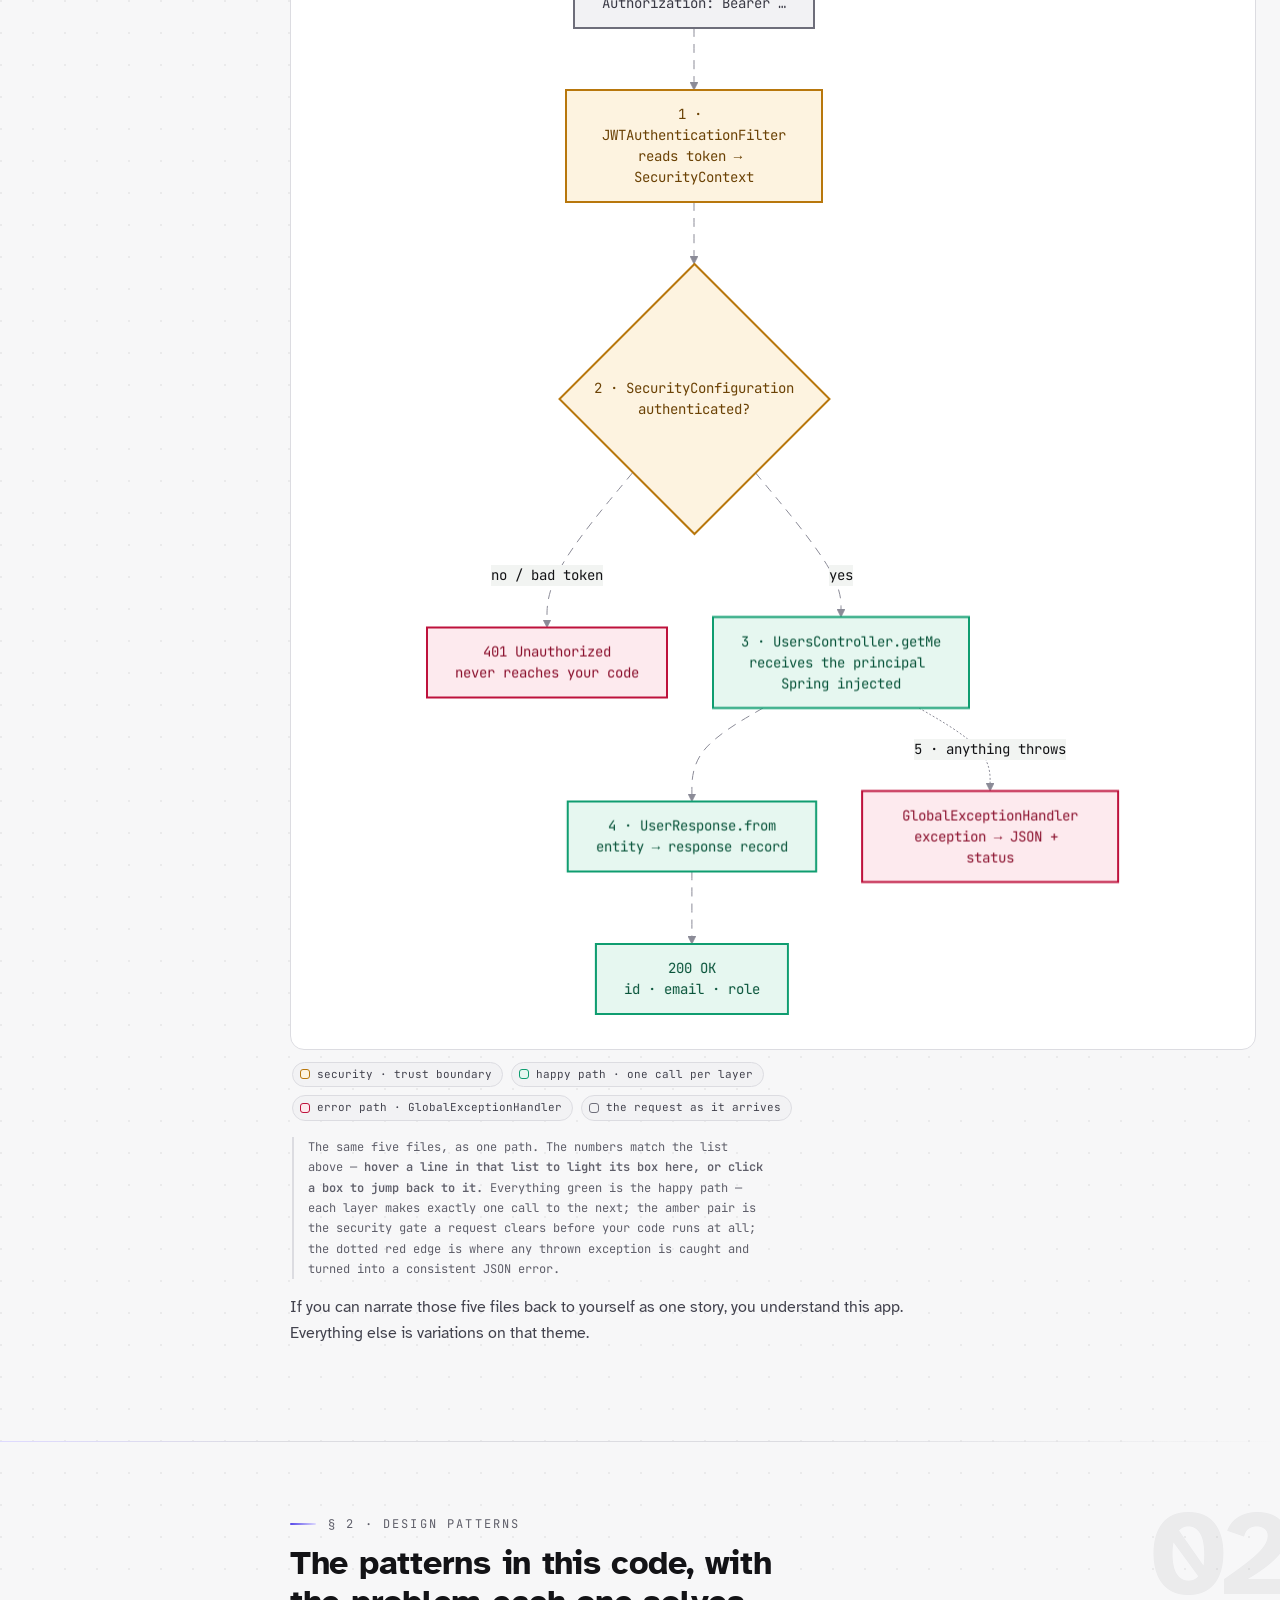
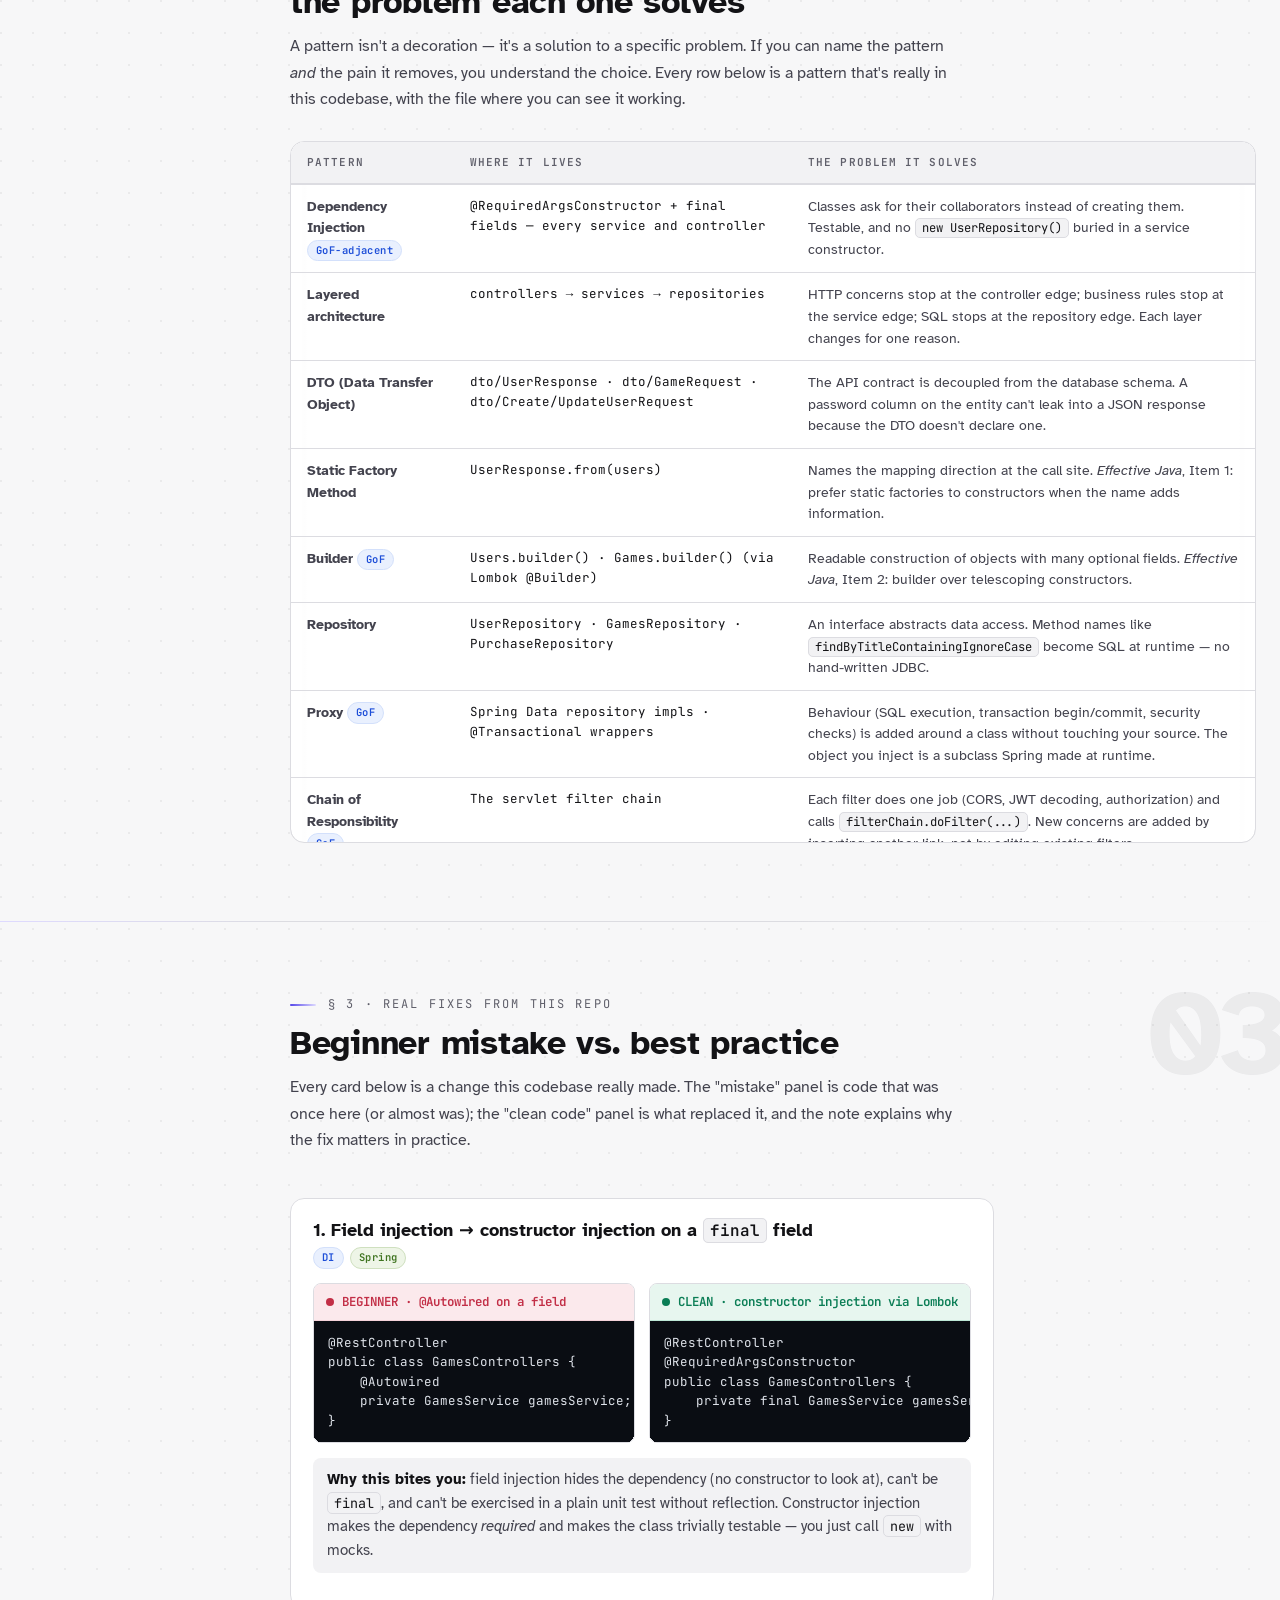
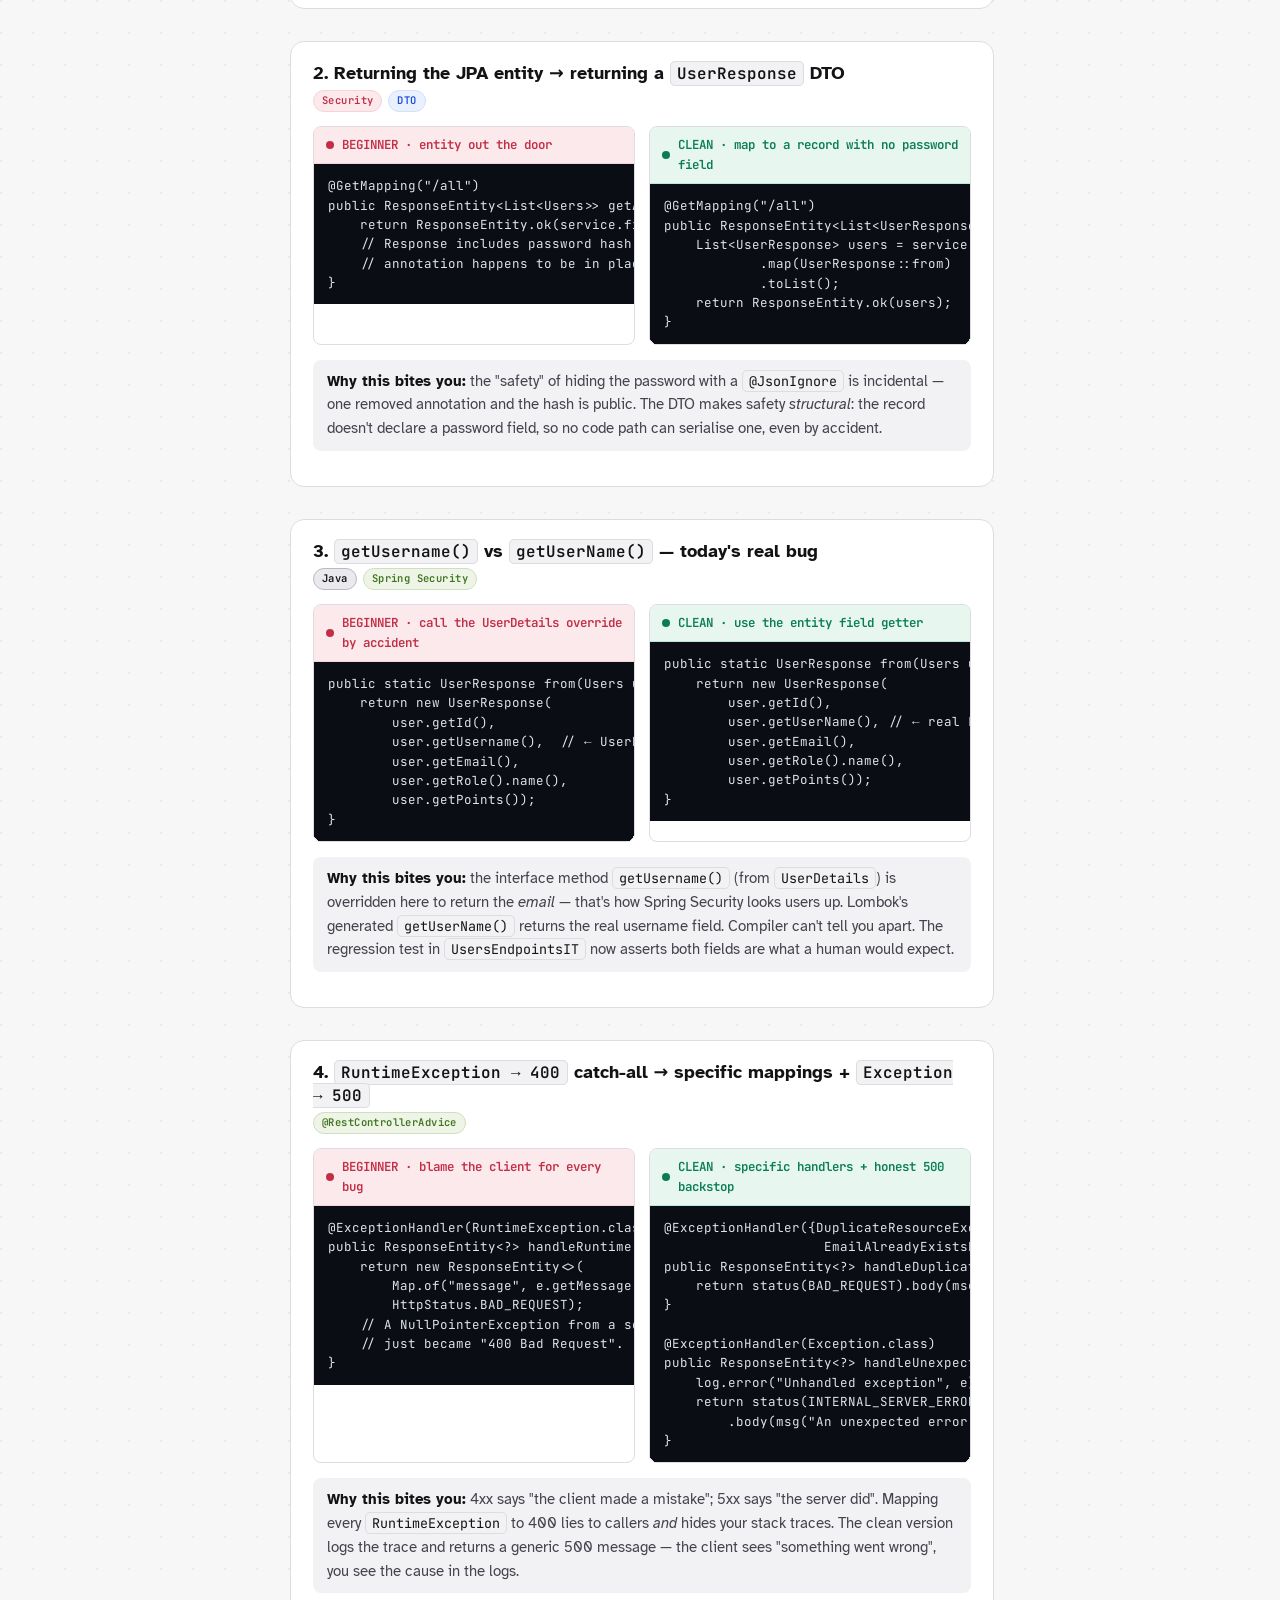
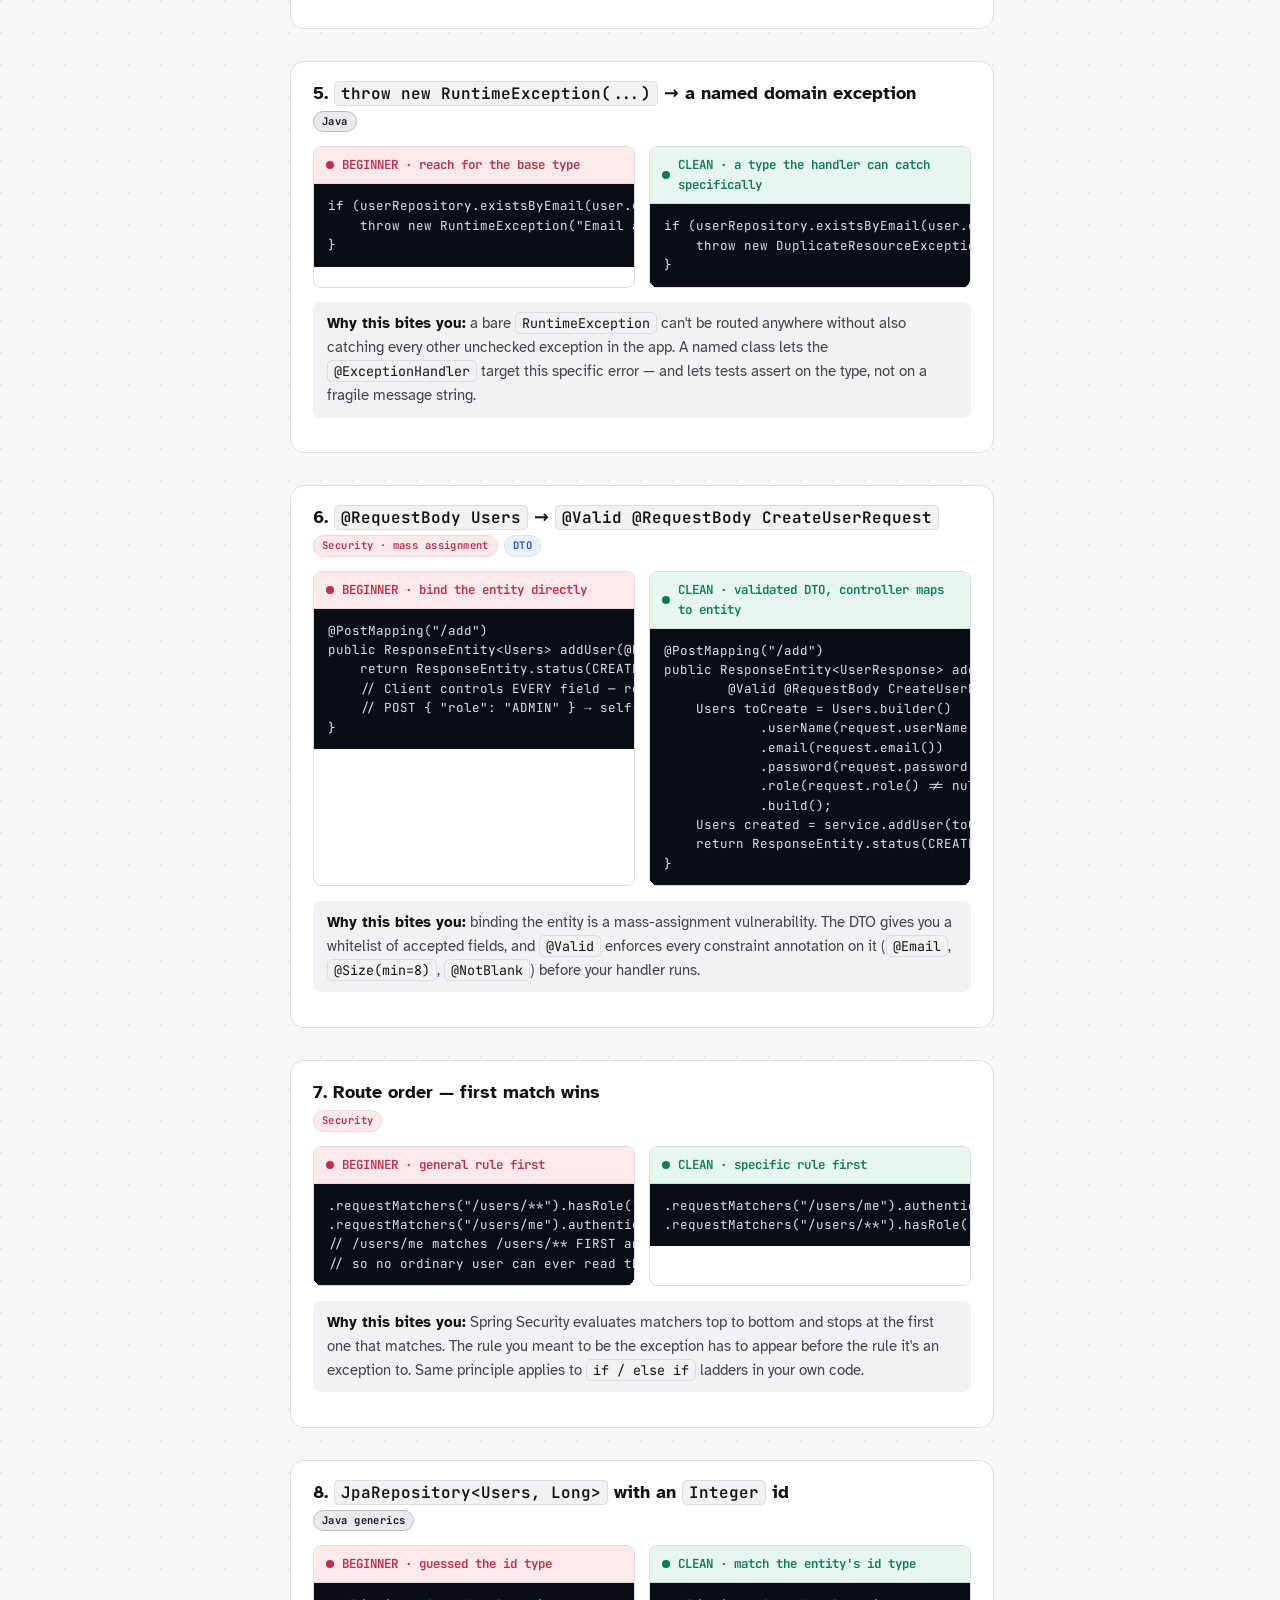
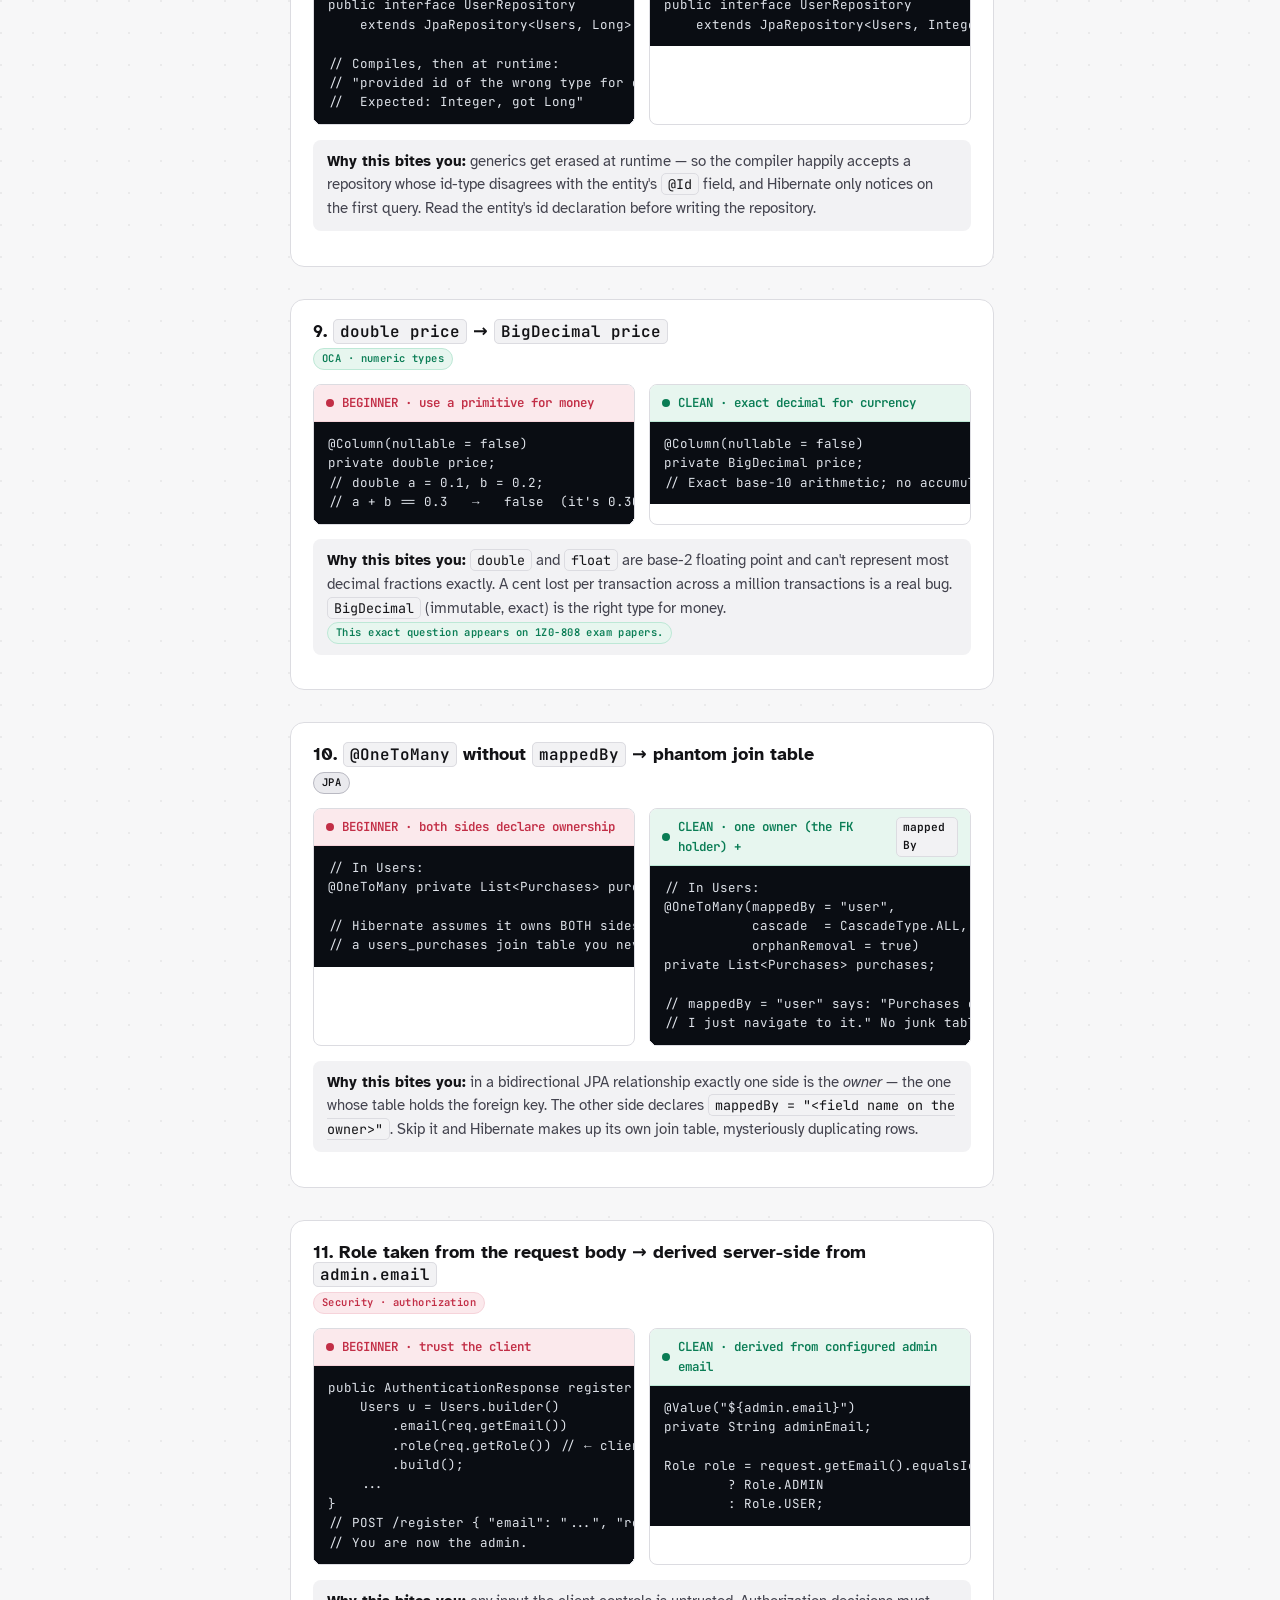
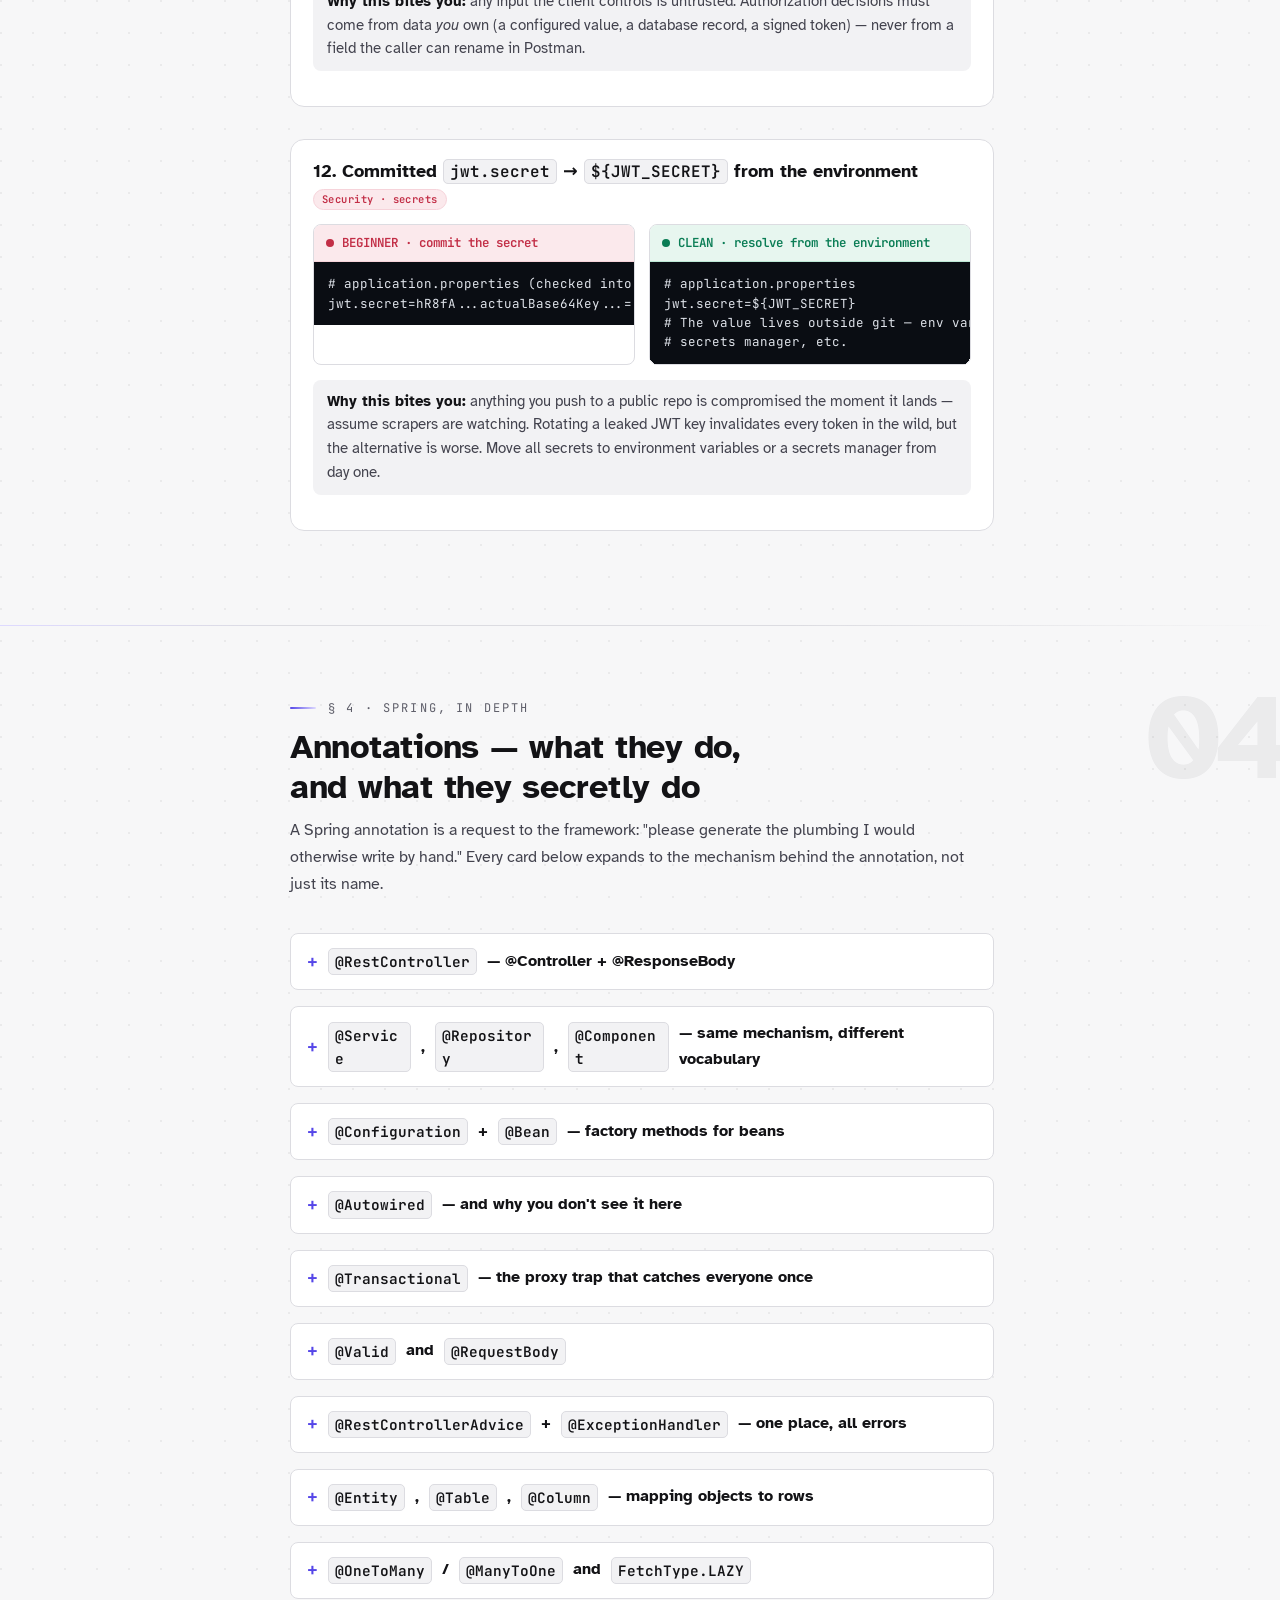
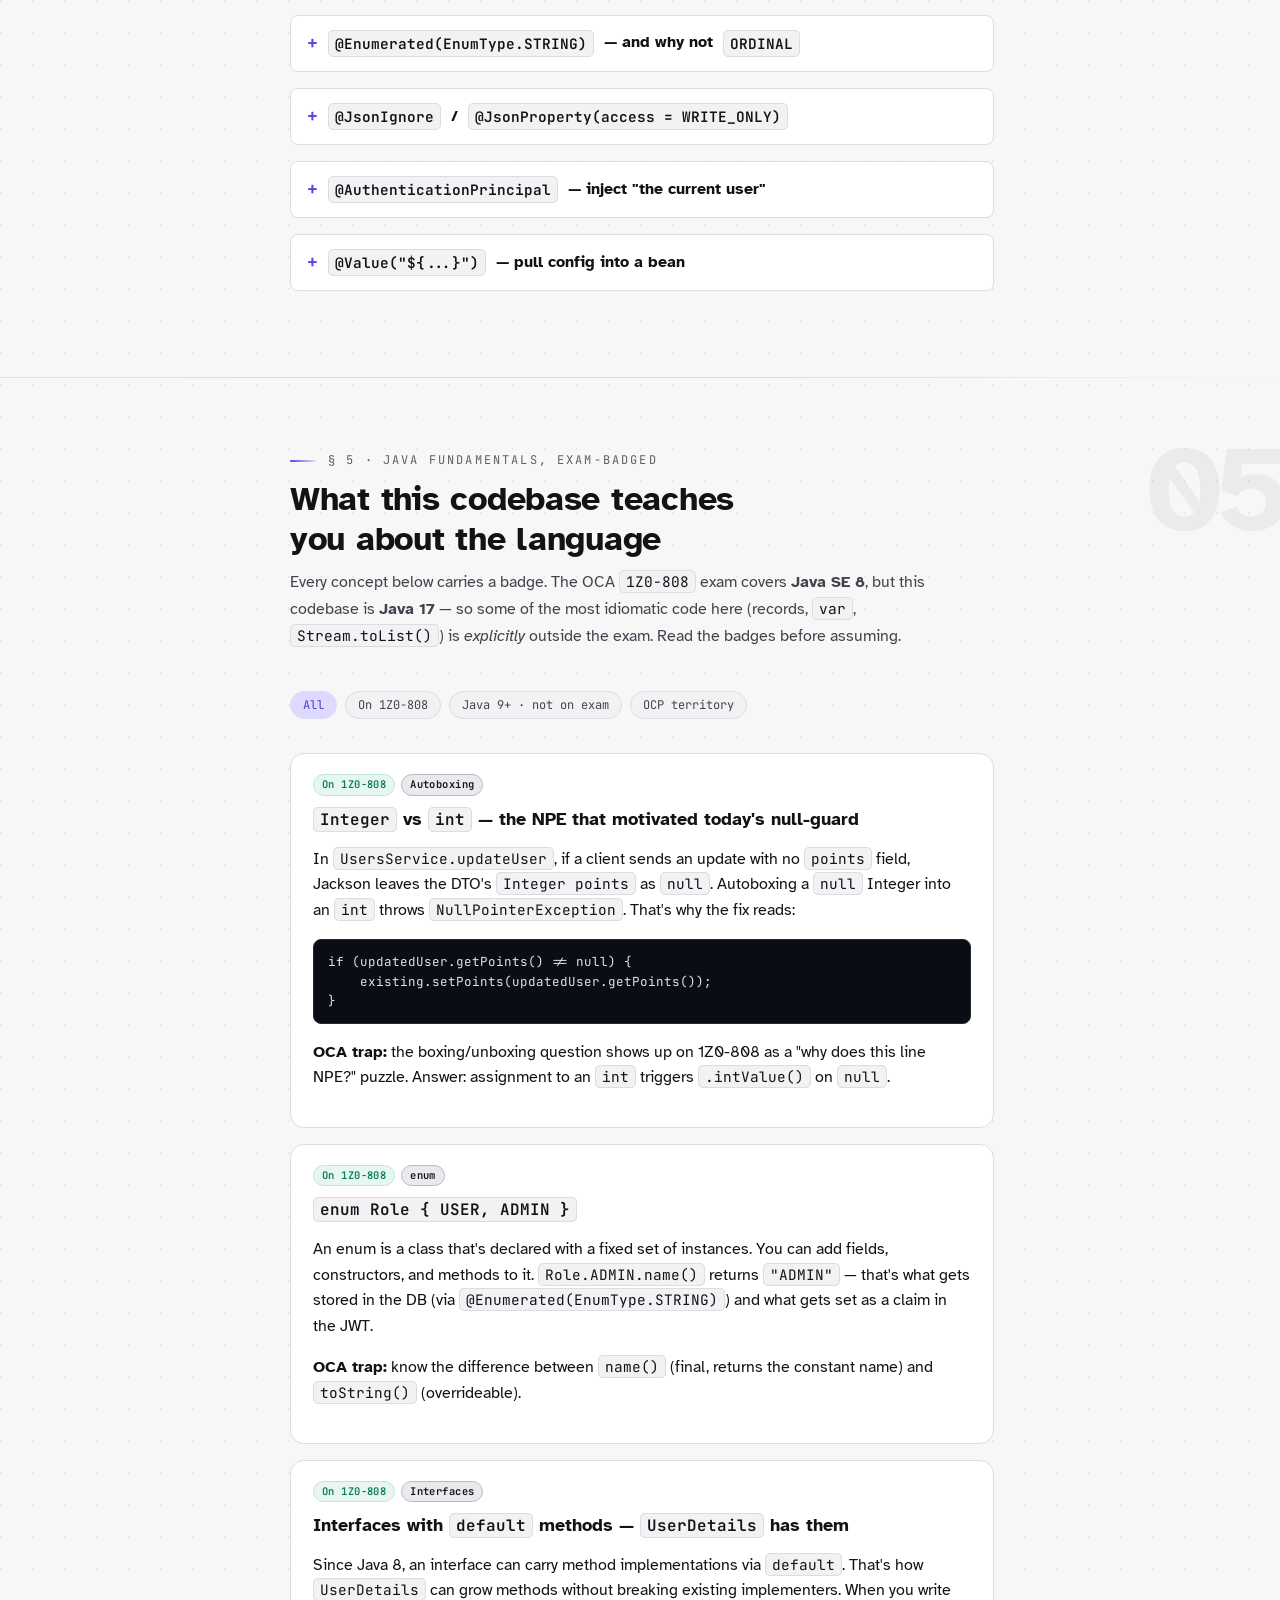
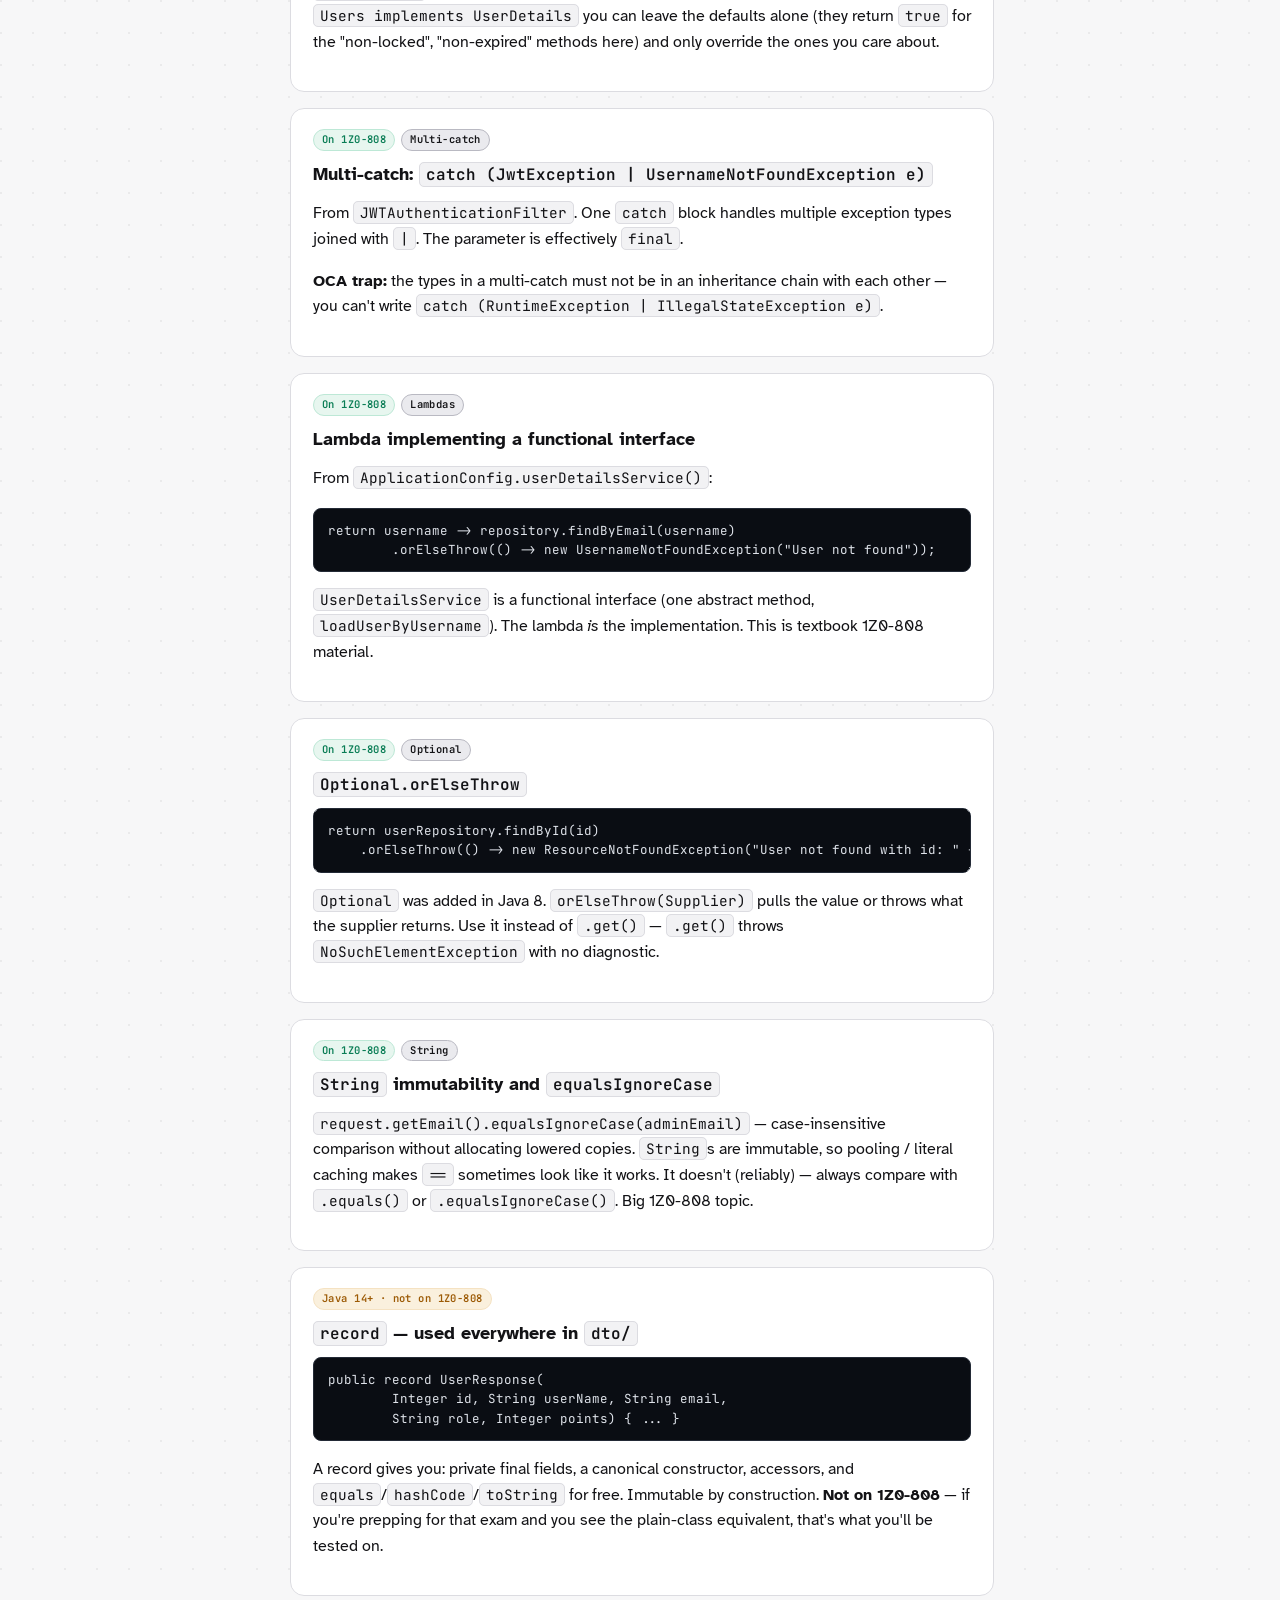
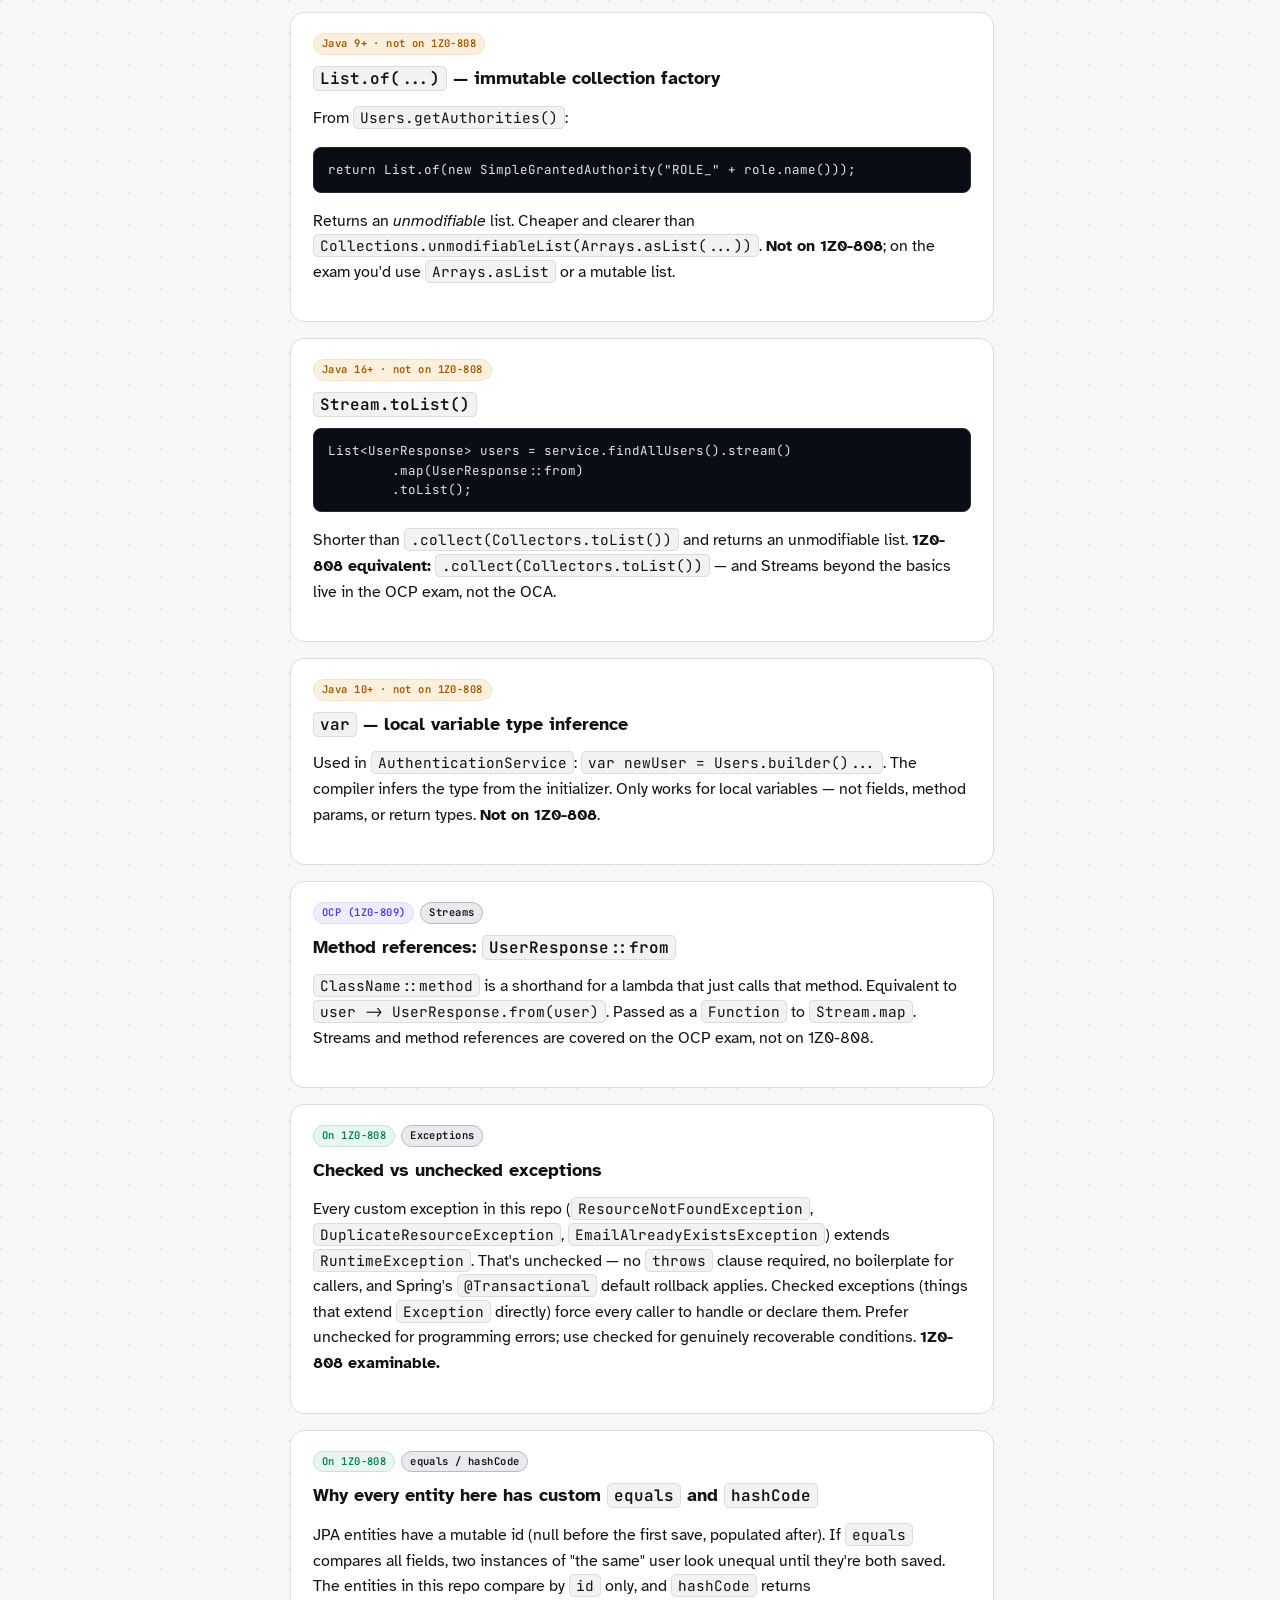
==== commit 7ed37ec6: "docs: stop the outline rail breaking at the bottom of a document Three separate faults all landed at" ====
--- a/docs/architecture-and-learning-guide.html
+++ b/docs/architecture-and-learning-guide.html
@@ -578,6 +578,23 @@
       [rail-s] var(--rail-w) [rail-e] var(--rail-gap)
       [prose-s] minmax(0, var(--prose-w)) [prose-e] minmax(0, 1fr) [bleed-e];
   }
+  /* ...except the footer, which is the one piece of the shell hand-authored
+     in every document -- and therefore the one place a bare text node really
+     turns up. A run of text between elements becomes an ANONYMOUS grid item:
+     no selector can reach it, so the `> *` rule above never applies to it and
+     it auto-places into the FIRST track. When that track is the rail, the
+     footer's own prose prints underneath the fixed outline.
+
+     So the footer is given no leading rail track at all, and reserves the
+     rail's width with padding instead. Same outer box (border-box), same two
+     tracks at the same widths, same named lines -- but the first track is now
+     prose, so anything that auto-places lands where it belongs. The invariant
+     to keep: the first track is always the prose track. */
+  footer > .wrap {
+    grid-template-columns:
+      [prose-s] minmax(0, var(--prose-w)) [prose-e] minmax(0, 1fr) [bleed-e];
+    padding-left: calc(var(--shell-pad) + var(--rail-w) + var(--rail-gap));
+  }
   /* A document short enough not to need an outline does not hold a track
      open for one. Declared in the markup rather than discovered from the
      section count, so the first paint is already the right shape. */
@@ -588,6 +605,8 @@
       [rail-s rail-e prose-s] minmax(0, var(--prose-w))
       [prose-e] minmax(0, 1fr) [bleed-e];
   }
+  /* ...and with no rail, the footer has nothing to reserve. */
+  :root[data-gs-rail="off"] footer > .wrap { padding-left: var(--shell-pad); }
   /* Wide furniture opts out of the prose measure and takes the bleed with it.
      Listed here rather than on each component so the set of things allowed to
      break the measure is visible in one place — and reviewable as a decision
@@ -949,28 +968,62 @@
    the list, with a filled portion that tracks progress through the
    document. It is the answer to "how much of this is left", which a
    3,000-line brief otherwise refuses to tell you. */
+/* The rail itself never scrolls -- the list inside it does. That matters for
+   more than tidiness: an absolutely-positioned child of a SCROLL container is
+   sized against the visible padding box and scrolls away with the content, so
+   while this box was the scroller the spine stopped at whatever happened to be
+   on screen (494px of a 786px list) and slid out of view. `position: fixed`
+   already establishes the containing block the spine needs; taking the
+   overflow off is the whole fix, and it must stay `fixed` for that to hold. */
 .doc-rail {
   display: none;
+  flex-direction: column;
   position: fixed; z-index: 15;
   left: var(--rail-left); width: var(--rail-w);
   top: calc(var(--bar-h) + 40px);
   max-height: calc(100vh - var(--bar-h) - 80px);
   padding-left: 15px;
-  overflow-y: auto; overscroll-behavior: contain;
-  scrollbar-width: none;
-}
-.doc-rail::-webkit-scrollbar { display: none; }
+}
 @media (min-width: 1180px) {
-  .doc-rail.ready { display: block; }
+  .doc-rail.ready { display: flex; }
   .subnav, nav.toc { display: none; }
 }
 
 .doc-rail .rail-h {
+  flex: none;
   font-family: var(--mono); font-size: 10px; letter-spacing: .16em;
   text-transform: uppercase; color: var(--ink-faint);
   margin: 0 0 12px;
 }
-.doc-rail ol { list-style: none; margin: 0; padding: 0; }
+/* The list is the only part that scrolls, so the heading above it and the
+   meta line below it stay put and the spine spans the whole rail.
+
+   Its scrollbar stays hidden -- 12px of chrome inside a 226px column reads as
+   damage -- so the affordance is a fade at whichever edge still has content
+   behind it, sized by chrome.js. Masked rather than scrimmed because the rail
+   sits over the page's dot grid and colour washes: an opaque gradient would
+   paint a visible rectangle across them, where a mask fades the text and lets
+   the ground show through.
+
+   No `overscroll-behavior: contain` here. This strip is the full height of the
+   left margin -- the natural place to park a cursor -- and containing the
+   scroll meant the wheel died there once the list hit its end, freezing the
+   page for as long as the pointer stayed in the column. Chaining is correct:
+   scroll the list, then the document. */
+.doc-rail ol {
+  list-style: none; margin: 0; padding: 0;
+  flex: 1 1 auto; min-height: 0;
+  overflow-y: auto;
+  scrollbar-width: none;
+  --fade-t: 0px; --fade-b: 0px;
+  -webkit-mask-image: linear-gradient(180deg,
+    transparent 0, #000 var(--fade-t),
+    #000 calc(100% - var(--fade-b)), transparent 100%);
+          mask-image: linear-gradient(180deg,
+    transparent 0, #000 var(--fade-t),
+    #000 calc(100% - var(--fade-b)), transparent 100%);
+}
+.doc-rail ol::-webkit-scrollbar { display: none; }
 
 /* The spine. Track and fill are two gradients on the same element so the
    rail keeps a single box; the fill is scaled rather than resized, for the
@@ -1004,6 +1057,7 @@
 
 /* Rail footer — the honest numbers for the document you are in. */
 .doc-rail .rail-meta {
+  flex: none;
   margin: 16px 0 0; padding: 10px 0 0 10px;
   border-top: 1px solid var(--line);
   font-family: var(--mono); font-size: 10px; line-height: 1.8;
@@ -1820,9 +1874,10 @@
   .gs-search-btn, .gs-keys-btn, .gs-keys, .gs-cmdk, .gs-toast, .gs-peek,
   .gs-copy, .h-anchor, .schema::after { display: none !important; }
 
-  /* The shell's rail track and bleed only make sense next to a rail. */
+  /* The shell's rail track and bleed only make sense next to a rail -- and so
+     does the space the footer holds open for one. */
   header.hero > .wrap, section > .wrap, footer > .wrap {
-    display: block; max-width: none;
+    display: block; max-width: none; padding-left: var(--shell-pad);
   }
   section[id] > .wrap::before { display: none; }
   .hero-plate { padding-left: 0; margin-top: 24px; }
@@ -2700,6 +2755,9 @@
         [rail-s rail-e prose-s] minmax(0, var(--prose-w))
         [prose-e] minmax(0, 1fr) [bleed-e];
     }
+    /* ...and the footer, which reserves the rail's width with padding
+       rather than a track, reserves nothing. */
+    footer > .wrap { padding-left: var(--shell-pad); }
   }
   .doc-switch .theme-toggle, .doc-switch .gs-keys-btn { display: none; }
 </style></noscript>
@@ -2728,9 +2786,9 @@
       </summary>
       <div class="ds-pop">
         <p class="ds-pop-h">Frontend · React 19 + Vite</p>
-        <a href="../../../GameStore/docs/architecture.html"><span class="t">Frontend Architecture</span><span class="d">React 19 + Vite SPA — routing, state, data access, and the auth lifecycle.</span></a>
-        <a href="../../../GameStore/docs/catalog-architecture.html"><span class="t">Catalog Pivot</span><span class="d">The catalogue read-path redesign: tiers, caching, and what it replaces.</span></a>
-        <a href="../../../GameStore/docs/frontend-roadmap.html"><span class="t">Frontend Roadmap</span><span class="d">Ranked frontend work, with the quick wins that were deliberately discarded.</span></a>
+        <a href="../../gameStore/docs/architecture.html"><span class="t">Frontend Architecture</span><span class="d">React 19 + Vite SPA — routing, state, data access, and the auth lifecycle.</span></a>
+        <a href="../../gameStore/docs/catalog-architecture.html"><span class="t">Catalog Pivot</span><span class="d">The catalogue read-path redesign: tiers, caching, and what it replaces.</span></a>
+        <a href="../../gameStore/docs/frontend-roadmap.html"><span class="t">Frontend Roadmap</span><span class="d">Ranked frontend work, with the quick wins that were deliberately discarded.</span></a>
         <p class="ds-pop-h">Backend · Spring Boot</p>
         <a href="architecture.html"><span class="t">Backend Architecture</span><span class="d">Stateless JWT-secured Spring Boot API — filter chain to persistence.</span></a>
         <a aria-current="page"><span class="t">Learning Guide</span><span class="d">How to read the codebase: patterns, annotations, and 21 quizzes.</span></a>
@@ -3868,15 +3926,19 @@
 </main>
 
 <footer>
-  Companion to <a href="architecture.html">architecture.html</a>. Save alongside the repo as
-  <code>docs/architecture-and-learning-guide.html</code>. No CDN dependencies — opens offline.
+  <div class="wrap">
+    <div class="f-row">
+      <span>Companion to <a href="architecture.html">architecture.html</a>. Save alongside the repo as
+      <code>docs/architecture-and-learning-guide.html</code>. No CDN dependencies — opens offline.</span>
+    </div>
+  </div>
 </footer>
 
 <!-- GS:INDEX:START -->
 <script>
 /* GENERATED by docs/_src/build-index.mjs — do not edit. */
-window.GS_SEARCH_META = {"fe-arch":{"title":"Frontend Architecture","role":"frontend","file":"architecture.html"},"fe-catalog":{"title":"Catalog Pivot","role":"frontend","file":"catalog-architecture.html"},"fe-roadmap":{"title":"Frontend Roadmap","role":"frontend","file":"frontend-roadmap.html"},"be-arch":{"title":"Backend Architecture","role":"backend","file":"architecture.html"},"be-learn":{"title":"Learning Guide","role":"backend","file":"architecture-and-learning-guide.html"},"be-roadmap":{"title":"Backend Roadmap","role":"backend","file":"backend-roadmap.html"}};
-window.GS_SEARCH = [{"doc":"fe-arch","id":"overview","title":"The whole system on one page","kicker":"§ 1 · System Overview","text":"§ 1 · System Overview The whole system on one page Three tiers, one boundary. The browser holds the user (and the token). The Spring Boot API holds the rules. MySQL holds the data. Every write crosses the amber auth boundary; every byte on the wire is JSON. Diagram 1 · the request path as it stands today — amber marks the JWT / auth boundary.","kind":"section"},{"doc":"fe-arch","id":"layers","title":"What lives where","kicker":"§ 2 · Interactive Layer Explorer","text":"§ 2 · Interactive Layer Explorer What lives where Click a layer to see the files that live inside it and the job each one does. Every request crosses all three, in this order — the browser sends, the API validates and orchestrates, the database answers. Layer 1 · Presentation React SPA User-facing UI, routing, local auth state, HTTP client. Layer 2 · Application Spring Boot…","kind":"section"},{"doc":"fe-arch","id":"flows","title":"How the code handles a request","kicker":"§ 3 · Data Flow Walkthroughs","text":"§ 3 · Data Flow Walkthroughs How the code handles a request Four end-to-end journeys, each with the sequence on the left and the code path on the right. Every step names the file it happens in, so you can jump from a diagram arrow to a real line of code. Amber steps cross the auth boundary; green steps touch the database; red steps raise or handle an error. A User logs in B…","kind":"section"},{"doc":"fe-arch","id":"auth-state","title":"Every state AuthContext can be in","kicker":"§ 4 · Client Auth State Machine","text":"§ 4 · Client Auth State Machine Every state AuthContext can be in Auth is not just \"logged in / out\". The context has a startup phase where it doesn't yet know, and every transition is triggered by exactly one event. The router waits for Loading to end before deciding where to send anyone. Diagram 3 · isLoading is a distinct state, not a boolean flavor of \"logged out\" — that's…","kind":"section"},{"doc":"fe-arch","id":"model","title":"Three entities, one join","kicker":"§ 5 · Data Model","text":"§ 5 · Data Model Three entities, one join A user can own many games; a game can be owned by many users. Purchase is the join table, carrying the timestamp and nothing else. It does not snapshot the price yet — so editing a game's price silently rewrites what past revenue looks like. The backend brief argues the fix in § 12 · Persistence Strategy : a purchase is history, so…","kind":"section"},{"doc":"fe-arch","id":"anatomy","title":"What actually crosses the wire","kicker":"§ 6 · Request Anatomy","text":"§ 6 · Request Anatomy What actually crosses the wire Hover any underlined segment to see what that field means and who reads it. Left is what the browser sends; right is what Spring answers with. Request · authenticated read Response · 200 OK Request · login Response · signed JWT","kind":"section"},{"doc":"fe-arch","id":"failure","title":"What can go wrong, and who catches it","kicker":"§ 7 · Failure Modes","text":"§ 7 · Failure Modes What can go wrong, and who catches it A short catalog of the error paths, mapped to the code that handles each one. The extended state (§ 9) upgrades several of these from \"silent console error\" to \"toast the user sees\". 401 · Unauthorized Bad credentials on login Path matches /auth/** , so the response interceptor does not log the user out — LoginPage…","kind":"section"},{"doc":"fe-arch","id":"features","title":"Three low-effort, high-signal features","kicker":"§ 8 · The Increment","text":"§ 8 · The Increment Three low-effort, high-signal features Each plugs into scaffolding that already exists — axios interceptors, a GlobalExceptionHandler , the shared GameGrid , and existing entity fields — so nothing here touches the schema, the auth model, or the timeline. 01 / UX POLISH Skeleton loaders Swap the plain \"Loading games…\" text for shimmer cards that mirror…","kind":"section"},{"doc":"fe-arch","id":"extended","title":"The same backbone, three features overlaid","kicker":"§ 9 · Extended State","text":"§ 9 · Extended State The same backbone, three features overlaid Green nodes are net-new; indigo nodes are existing pieces that gain responsibility. Note the search path now terminates at the database instead of the browser. Diagram 4 · the extended request path. Unmarked nodes already exist and are untouched; the key below is generated from what the diagram actually colours.","kind":"section"},{"doc":"fe-arch","id":"maturity","title":"Where this project is, and where it's going","kicker":"§ 10 · Maturity Ladder","text":"§ 10 · Maturity Ladder Where this project is, and where it's going Four honest stages from \"runs on my machine\" to \"the version I'd defend in a system-design interview.\" The marker below is pinned to today. Each rung says what it proves to a reviewer — because a portfolio is judged on the evidence it produces, not the intentions behind it. You are here Stage 0 Current State…","kind":"section"},{"doc":"fe-arch","id":"roadmap","title":"What to build next — and what to deliberately skip","kicker":"§ 11 · Roadmap Board","text":"§ 11 · Roadmap Board What to build next — and what to deliberately skip Every candidate improvement scored on difficulty , effort and impact , with a verdict. Filter by stage. The Skip column is not filler — knowing what not to build is the clearest signal of engineering judgment on this page. All Next Milestone Portfolio Ready Best Case Deliberately Skip Deploy publicly Do it…","kind":"section"},{"doc":"fe-arch","id":"scorecard","title":"Honest now, with a target to close to","kicker":"§ 12 · Architecture Scorecard","text":"§ 12 · Architecture Scorecard Honest now, with a target to close to Nine dimensions, scored out of 10. The bars show today; toggle to reveal the Stage-2 target. The gap is the point — a scorecard with everything at 10 is a scorecard nobody believes. Show target state → Now Target (Portfolio Ready) Layering & structure controller · service · repo · dto 9 Security JWT · RBAC ·…","kind":"section"},{"doc":"fe-arch","id":"checklist","title":"The 90-second review, from the other side of the table","kicker":"§ 13 · Recruiter Checklist","text":"§ 13 · Recruiter Checklist The 90-second review, from the other side of the table This is roughly what a senior engineer checks in the first minute and a half of opening your repo. Tick items off as you land them — your progress is saved in this browser. 0 / 0 ready for review Reset README has a live demo link at the top the first thing anyone looks for Demo credentials…","kind":"section"},{"doc":"fe-catalog","id":"system","title":"Four tiers, one owner of truth","kicker":"The System","text":"The System Four tiers, one owner of truth RAWG is treated as a source , never as the system of record. Everything the store actually sells — price, ownership, order history — is written and owned locally. Client · React SPA Browse / Search TanStack Query ?search= & page= in URL Cart & Checkout useCart() — server cart, no CartContext AuthContext jwt-decode · localStorage client…","kind":"section"},{"doc":"fe-catalog","id":"problem","title":"You cannot foreign-key across a network boundary","kicker":"The Core Problem","text":"The Core Problem You cannot foreign-key across a network boundary An order_items row needs to point at a product. If the product only exists as RAWG id 3328 , the database can enforce nothing — and purchase history is one upstream edit away from lying to the customer. Naive passthrough Rejected Store the remote id as a loose column and resolve it at render time. Nothing is…","kind":"section"},{"doc":"fe-catalog","id":"identity","title":"Composite keys, and nothing is ever deleted","kicker":"Identity","text":"Identity Composite keys, and nothing is ever deleted Two constraints on the games table carry most of the design’s weight. UNIQUE (source, external_id) Never external_id alone — RAWG id 3498 and IGDB id 3498 are different games. Hand-entered rows carry source='LOCAL' with a null external id, and because MySQL treats nulls as distinct in a unique index, unlimited local rows…","kind":"section"},{"doc":"fe-catalog","id":"read-path","title":"Three tiers, cheapest first","kicker":"Read Path","text":"Read Path Three tiers, cheapest first RAWG’s free tier allows 20 000 requests a month — roughly 660 a day. A single afternoon of hot-reloading a search box would eat 500 of them. The ordering below is what makes that a non-issue, and it is also what turns a RAWG outage into a banner instead of an error page. Tier 1 · in-process Caffeine Search 10 min, detail 24 h, genres 7…","kind":"section"},{"doc":"fe-catalog","id":"flow","title":"Search to receipt, end to end","kicker":"The Flow","text":"The Flow Search to receipt, end to end Step 04 is the pivot the whole architecture turns on — the moment remote data acquires a local primary key, and every downstream feature gets to be ordinary. Guest searches “witcher” React issues GET /api/catalog/games?q=witcher&page=1 . No token required — the catalog is permitAll , so the store is browsable before signup. Cache ladder…","kind":"section"},{"doc":"fe-roadmap","id":"progress","title":"progress","kicker":"","text":"0 / 0 frontend tasks complete Reset Frontend items are tracked here. Backend items live in gameStore-backend/docs/backend-roadmap.html — the two files keep separate progress.","kind":"section"},{"doc":"fe-roadmap","id":"build-order","title":"What blocks what — including across the repo boundary","kicker":"Build order · at a glance","text":"Build order · at a glance What blocks what — including across the repo boundary An arrow means must land first . The frontend's own gate is the design-system decision ( F6 ): almost every Phase-2 UI task gets rewritten if it is done first. The dashed arrows are the ones that bite — two Phase-0/3 items cannot be finished until backend work in the other repo ships. Only items…","kind":"section"},{"doc":"fe-roadmap","id":"phase-0","title":"Get the SPA onto a URL, and make the docs reachable","kicker":"Phase 0 · Unblock deployment","text":"Phase 0 · Unblock deployment Get the SPA onto a URL, and make the docs reachable The frontend's share of the deploy work is small — the backend carries most of it. What matters here is that VITE_API_URL is inlined at build time, so the API's public origin has to exist before the production bundle is built. Gate F2 cannot be verified until the backend's B1 (CORS from env) and…","kind":"section"},{"doc":"fe-roadmap","id":"phase-1","title":"Pick one design system before writing any more CSS","kicker":"Phase 1 · Design-system focus","text":"Phase 1 · Design-system focus Pick one design system before writing any more CSS The roadmap card in the architecture brief says \"Chakra and Bootstrap and react-bootstrap and two icon sets — a reviewer spots this in ten seconds.\" The audit found it is sharper than that: this is a custom-CSS app , and almost every UI dependency is removable. Gate This phase gates Phase 2.…","kind":"section"},{"doc":"fe-roadmap","id":"phase-2","title":"The gap the docs never admit","kicker":"Phase 2 · Responsive & UX","text":"Phase 2 · Responsive & UX The gap the docs never admit The recruiter checklist in the architecture brief has a line for \"app works on a phone screen — reviewers open links on mobile\". Nothing else in the docs flags responsiveness, and the stylesheet says it is unmet. Once there is a public URL, this becomes the most likely thing to go wrong in front of an actual reviewer. F9…","kind":"section"},{"doc":"fe-roadmap","id":"phase-3","title":"Stop refetching everything, and start proving it works","kicker":"Phase 3 · Data layer & tests","text":"Phase 3 · Data layer & tests Stop refetching everything, and start proving it works Most of this phase is gated on backend work — there is no point consuming pagination that does not exist. The two items that are not gated are the test suite and code-splitting, and both are worth doing the moment the design system settles. F13 Consume server-side search & pagination Do it…","kind":"section"},{"doc":"fe-roadmap","id":"pairings","title":"Nine places where doing one side alone is wasted work","kicker":"Cross-stack · Recommended Pairings","text":"Cross-stack · Recommended Pairings Nine places where doing one side alone is wasted work The backend and frontend live in separate repos, which makes it easy to finish a task that cannot be verified — or worse, ship an API shape the client then has to absorb twice. These pairs should be tackled in the same sitting. This section is duplicated verbatim in the backend roadmap. P1…","kind":"section"},{"doc":"fe-roadmap","id":"skipped","title":"Four shortcuts that look cheap and cost more later","kicker":"Discarded · Quick wins that aren't","text":"Discarded · Quick wins that aren't Four shortcuts that look cheap and cost more later All four are genuinely fast, and all four would have to be redone. They are listed so the decision is on the record rather than rediscovered. ✕ Add skeletons or breakpoints before F6 Skip Both are tempting because they are visible and quick. Both get written against Bootstrap's grid and then…","kind":"section"},{"doc":"fe-roadmap","id":"phase-0","title":"F1 · One API base-URL constant, not two","kicker":"Blocker","text":"v-crit\"> F1 One API base-URL constant, not two Blocker The fallback literal \"http://localhost:8181\" is duplicated in two files. When the deployed origin changes, one of them will be missed — and the one that gets missed is the RBAC demo page, which is exactly the page a reviewer clicks. Duplicated at services/api.ts:5 and pages/DemoPage.tsx:9 . Export a single constant and…","kind":"task","ref":"F1"},{"doc":"fe-roadmap","id":"phase-0","title":"F2 · Deploy the SPA to Cloudflare Pages","kicker":"Critical","text":"v-crit\"> F2 Deploy the SPA to Cloudflare Pages Critical Half the \"single biggest gap today\". A live link changes how every other part of the project is read — the briefs' own scorecard puts deployability at 2/10 and calls it the load-bearing number. Build with VITE_API_URL set to the deployed API origin. Add an SPA fallback rewrite so deep links like /games/7 do not 404 on…","kind":"task","ref":"F2"},{"doc":"fe-roadmap","id":"phase-0","title":"F3 · Publish the frontend briefs to GitHub Pages","kicker":"Quick win","text":"v-do\"> F3 Publish the frontend briefs to GitHub Pages Quick win Highest leverage-per-minute item on either board. These briefs are the project's strongest artefact and are currently only readable by cloning the repo. Covers docs/architecture.html , docs/catalog-architecture.html and this roadmap. The cross-doc switcher currently links across repos with relative filesystem…","kind":"task","ref":"F3"},{"doc":"fe-roadmap","id":"phase-0","title":"F4 · Correct the stale claims in the README","kicker":"Quick win","text":"v-do\"> F4 Correct the stale claims in the README Quick win Three things the README says that the code no longer does. Doc drift is cheap to fix and expensive to be caught on — a reviewer who finds one stops trusting the rest. It advertises a separate /admin/login , which is now a <Navigate to=\"/login\"> at routes/AppRoutes.tsx:57 . The structure tree omits src/utils/ ,…","kind":"task","ref":"F4"},{"doc":"fe-roadmap","id":"phase-1","title":"F5 · Remove the UI dependencies nothing uses","kicker":"Gate","text":"v-crit\"> F5 Remove the UI dependencies nothing uses Gate Three of the four UI packages are effectively dead weight, and the bundle pays for all of them. react-bootstrap has zero imports anywhere in src/ . react-icons is imported only by components/ui/color-mode.tsx , whose own exports ( useColorMode , useColorModeValue , ColorModeButton ) are never imported by anything. Chakra…","kind":"task","ref":"F5"},{"doc":"fe-roadmap","id":"phase-1","title":"F6 · Decide Bootstrap's fate — commit or extract","kicker":"Gate","text":"v-crit\"> F6 Decide Bootstrap's fate — commit or extract Gate Bootstrap's CSS and its JavaScript bundle are both global imports, and Bootstrap-ish class names appear across 13 files — yet the real design system is the hand-written stylesheet. Either commit to Bootstrap properly or lift those classes into App.css and drop it. Imports at main.tsx:7 (CSS) and :9 (JS bundle). The…","kind":"task","ref":"F6"},{"doc":"fe-roadmap","id":"phase-1","title":"F7 · Delete the dead code","kicker":"Quick win","text":"v-do\"> F7 Delete the dead code Quick win Four things in the tree that nothing reaches. Each one costs a reviewer time to rule out. assets/gameData.ts — 411 lines of fixtures, referenced only in a comment. getFieldErrors at utils/apiError.ts:77 — exported, never imported. components/AboutGame.tsx and components/MyButton.tsx — excluded from both the ESLint config and…","kind":"task","ref":"F7"},{"doc":"fe-roadmap","id":"phase-1","title":"F8 · Give Prettier a config and a script","kicker":"Quick win","text":"v-do\"> F8 Give Prettier a config and a script Quick win Prettier is installed and does nothing — no config file, no format script. Fifteen minutes, and it makes every subsequent diff smaller. package.json lists prettier under devDependencies; scripts are only dev , build , lint , preview . Effort ~15 min Impact Low–Medium <","kind":"task","ref":"F8"},{"doc":"fe-roadmap","id":"phase-2","title":"F9 · Add width-based breakpoints","kicker":"Critical","text":"v-crit\"> F9 Add width-based breakpoints Critical The stylesheet contains exactly one @media rule, and it is a capability query, not a breakpoint. With a fixed sidebar and a grid layout, the app almost certainly does not survive a 375px viewport — which is what a reviewer opening the link on a phone will see. App.css — 1394 lines, one @media (hover: none) at :1241 , zero width…","kind":"task","ref":"F9"},{"doc":"fe-roadmap","id":"phase-2","title":"F10 · Skeleton loaders instead of \"Loading…\" text","kicker":"Do it","text":"v-do\"> F10 Skeleton loaders instead of \"Loading…\" text Do it Cheap, and disproportionately changes how finished the app feels. The scaffolding is already there — shimmer cards mirroring GameCard drop straight into the shared grid. Plain strings today at HomePage.tsx:24 , BrowsePage.tsx:87 , LibraryPage.tsx:23 , AdminDashBoard.tsx:110 . Reuse components/game/GameGrid.tsx . Also…","kind":"task","ref":"F10"},{"doc":"fe-roadmap","id":"phase-2","title":"F11 · ErrorBoundary, toasts, and a 5xx path in the interceptor","kicker":"Do it","text":"v-do\"> F11 ErrorBoundary, toasts, and a 5xx path in the interceptor Do it The 401 handling is genuinely thoughtful, and it is the only case handled centrally. A 500 or a dropped connection falls through to a page-local string, and a render-time throw takes the whole app to a blank screen. services/api.ts:22-34 handles 401 only. No ErrorBoundary exists anywhere in src/ .…","kind":"task","ref":"F11"},{"doc":"fe-roadmap","id":"phase-2","title":"F12 · Accessibility pass on the interactive bits","kicker":"Do it","text":"v-do\"> F12 Accessibility pass on the interactive bits Do it Only four source files carry any ARIA at all. Worth noting the irony: the architecture docs gate their own animations on prefers-reduced-motion , so the documentation is currently more accessible than the application it describes. components/UserAvatar.tsx:45-58 — a dropdown with no aria-expanded , no aria-haspopup ,…","kind":"task","ref":"F12"},{"doc":"fe-roadmap","id":"phase-3","title":"F13 · Consume server-side search & pagination","kicker":"Do it","text":"v-do\"> F13 Consume server-side search & pagination Do it Search currently downloads the entire catalogue and filters it in the browser. The architecture brief is explicit that this is \"a temporary shape while /games/search lands\" — this is the task that lands it. services/gameService.ts — both search and getByGenre call getAll() internally. Put ?search= and page= in the URL so…","kind":"task","ref":"F13"},{"doc":"fe-roadmap","id":"phase-3","title":"F14 · Make the Library page show the user's actual library","kicker":"Shipped ✓","text":"v-do\"> F14 Make the Library page show the user's actual library Shipped ✓ Done (2026-08-07), with the full cart flow. The page no longer presents the whole store as owned — it reads GET /purchases/me and maps each purchase's game into the grid. Shipped alongside a new cart (localStorage-backed CartContext , per-user keyed), a CartPage that checks out via POST /purchases , and…","kind":"task","ref":"F14"},{"doc":"fe-roadmap","id":"phase-3","title":"F15 · Introduce a query cache (TanStack Query)","kicker":"Do it","text":"v-do\"> F15 Introduce a query cache (TanStack Query) Do it Partially addressed (2026-08-07). A lightweight interim cache now sits behind gameService.getAll() / getById() — a module-level read-through store with a 60s TTL, invalidated on create/update/delete. The full TanStack Query migration below still stands; this just stops the worst of the duplicate refetching in the…","kind":"task","ref":"F15"},{"doc":"fe-roadmap","id":"phase-3","title":"F16 · Stand up Vitest + React Testing Library","kicker":"Later","text":"v-later\"> F16 Stand up Vitest + React Testing Library Later There is no test infrastructure at all — no runner, no config, no test script, not one test file. The brief's verdict is \"Later\" and it is defensible: the backend already has 20 tests, so this raises the floor rather than the ceiling. But it is the only remaining unticked box on the recruiter checklist that you…","kind":"task","ref":"F16"},{"doc":"fe-roadmap","id":"phase-3","title":"F17 · Code-split the routes","kicker":"Later","text":"v-later\"> F17 Code-split the routes Later Every page is a static import, so an anonymous visitor downloads the entire admin portal before seeing the home page. Small change, measurable effect on first paint. routes/AppRoutes.tsx — wrap page imports in React.lazy with a Suspense fallback. Best done after F10 so the fallback is the skeleton, not a bare string. Effort ~2 hrs…","kind":"task","ref":"F17"},{"doc":"fe-roadmap","id":"phase-3","title":"F18 · Cart, checkout, and silent token renewal","kicker":"Later","text":"v-later\"> F18 Cart, checkout, and silent token renewal Later The last of the Stage-3 work. Token expiry is checked exactly once, when the token is applied — so a session that dies mid-use is discovered only when the server rejects a request and the app hard-reloads to the login page. Expiry check at context/AuthContext.tsx:70 ; the hard redirect is at services/api.ts:30 . The…","kind":"task","ref":"F18"},{"doc":"fe-roadmap","id":"skipped","title":"FS1 · Add skeletons or breakpoints before F6","kicker":"Skip","text":"v-skip\"> ✕ Add skeletons or breakpoints before F6 Skip Both are tempting because they are visible and quick. Both get written against Bootstrap's grid and then rewritten the moment the design-system decision lands. Order matters more than speed here. <","kind":"task","ref":"FS1"},{"doc":"fe-roadmap","id":"skipped","title":"FS2 · Install a toast library now","kicker":"Skip","text":"v-skip\"> ✕ Install a toast library now Skip Adds a fifth UI dependency to a project whose main frontend problem is that it already has too many — and the design-system decision may supply a toast primitive for free. <","kind":"task","ref":"FS2"},{"doc":"fe-roadmap","id":"skipped","title":"FS3 · Wire up the colour-mode toggle","kicker":"Skip","text":"v-skip\"> ✕ Wire up the colour-mode toggle Skip Looks like finishing something half-built. It is not: main.tsx:15 forces dark deliberately, and the app's entire visual identity is a dark theme. Making the toggle work means authoring a light theme for 1394 lines of CSS — that is net-new scope, not a fix. <","kind":"task","ref":"FS3"},{"doc":"fe-roadmap","id":"skipped","title":"FS4 · Paginate client-side over getAll()","kicker":"Skip","text":"v-skip\"> ✕ Paginate client-side over getAll() Skip Gives the appearance of pagination while still downloading the whole catalogue, and cements a component API that server-side paging will invalidate. Wait for B10 . <","kind":"task","ref":"FS4"},{"doc":"be-arch","id":"overview","title":"The API on one page","kicker":"§ 1 · System Overview","text":"§ 1 · System Overview The API on one page A request enters through the servlet filter chain, gets authenticated and authorized, then is dispatched to a controller. From there it flows down through a service to a repository, and Hibernate turns the call into SQL. Amber marks the auth boundary; Spring-green marks framework machinery you configure but don't hand-write. Diagram 1…","kind":"section"},{"doc":"be-arch","id":"layers","title":"What lives where","kicker":"§ 2 · Interactive Layer Explorer","text":"§ 2 · Interactive Layer Explorer What lives where Click a layer to see the classes inside it and the job each one does. A request passes through them top to bottom: the security layer decides if you may proceed, controllers decide what was asked, services decide how to do it, and repositories decide where the data lives. Layer 0 · Edge Security & Config CORS, filter chain,…","kind":"section"},{"doc":"be-arch","id":"lifecycle","title":"The filter gauntlet, in order","kicker":"§ 3 · Request Lifecycle","text":"§ 3 · Request Lifecycle The filter gauntlet, in order Order is everything in Spring Security — rules and filters are evaluated first-match-wins, top to bottom. This is the exact sequence every non-preflight request runs before your controller code executes. Stage 1 · Framework CorsFilter Registered at HIGHEST_PRECEDENCE so preflight OPTIONS is answered before anything else.…","kind":"section"},{"doc":"be-arch","id":"flows","title":"How the code handles a request","kicker":"§ 4 · Data Flow Walkthroughs","text":"§ 4 · Data Flow Walkthroughs How the code handles a request Four end-to-end journeys, each pairing the sequence diagram with the code path. Every step names the file it happens in. Amber steps cross the auth boundary; green steps touch the database; red steps raise or map an error. A Register B Authenticate C Validated read D Admin write Step 1 · Controller Bind body, delegate…","kind":"section"},{"doc":"be-arch","id":"security","title":"Who can call what","kicker":"§ 5 · Security Model","text":"§ 5 · Security Model Who can call what The whole access-control policy is one ordered list in SecurityConfiguration . Rules are evaluated top to bottom, and the first one that matches the request's method and path decides the outcome — so specific rules must come before general ones. # Matcher Requirement Rationale 1 /api/v2/auth/** permitAll You can't hold a token before you…","kind":"section"},{"doc":"be-arch","id":"jwt","title":"What's inside the token","kicker":"§ 6 · JWT Anatomy","text":"§ 6 · JWT Anatomy What's inside the token A JWT is three Base64URL segments joined by dots: header . payload . signature . The first two are just encoded JSON — readable by anyone. The signature is what can't be forged. Hover any underlined part for detail. The wire format (one string) Decoded payload (claims) Signing JwtService.generateToken Builds claims → sets…","kind":"section"},{"doc":"be-arch","id":"model","title":"Three entities, one join","kicker":"§ 7 · Data Model","text":"§ 7 · Data Model Three entities, one join A user makes many purchases; a game appears in many purchases. Purchases is the join entity between them. Users pulls double duty — it's both a JPA @Entity and Spring Security's UserDetails , which is why authentication can load a user straight from the table. Users implements UserDetails Identity + role. getUsername() returns the…","kind":"section"},{"doc":"be-arch","id":"errors","title":"One place turns exceptions into JSON","kicker":"§ 8 · Exception → HTTP Mapping","text":"§ 8 · Exception → HTTP Mapping One place turns exceptions into JSON A @RestControllerAdvice catches exceptions thrown anywhere below the controllers and renders each as a consistent { \"message\": … } body with the right status — so services can just throw and stay ignorant of HTTP. Thrown by the domain Status Response body When ResourceNotFoundException 404 { message: \"Game not…","kind":"section"},{"doc":"be-arch","id":"api","title":"Every endpoint, with its guard","kicker":"§ 9 · API Surface","text":"§ 9 · API Surface Every endpoint, with its guard The complete route table the controllers expose today, and the access rule each one falls under. Paths mirror the controllers exactly — including the non-RESTful /add and /find/{id} shapes the frontend already targets. Method Path Access Success Handler POST /api/v2/auth/register public 200 AuthenticationController.register POST…","kind":"section"},{"doc":"be-arch","id":"config","title":"The knobs that define the runtime","kicker":"§ 10 · Configuration","text":"§ 10 · Configuration The knobs that define the runtime Everything environment-specific lives in application.properties . Secrets ( DB_PASSWORD , JWT_SECRET ) are injected from environment variables, never committed. Setting Value Why it matters server.port 8181 The origin the React app's axios base URL points at. datasource.url …/gamestore_db MySQL on :3306 ; credentials from…","kind":"section"},{"doc":"be-arch","id":"caching","title":"Can we serve RAWG data from our own database after the first fetch?","kicker":"§ 11 · Catalog & Caching Strategy","text":"§ 11 · Catalog & Caching Strategy Can we serve RAWG data from our own database after the first fetch? Yes — and we should. The catalog will move to RAWG's live API ( the pivot is fully designed here ), but RAWG's free tier allows only ~20 000 requests a month. The answer is a read-through cache: the first user to view a game pays the remote call, every user after reads it…","kind":"section"},{"doc":"be-arch","id":"persistence","title":"Persist what must be true forever; recreate the rest","kicker":"§ 12 · Persistence Strategy","text":"§ 12 · Persistence Strategy Persist what must be true forever; recreate the rest A portfolio store does not need enterprise persistence. The discipline is knowing which data earns a permanent row, which is just a cache, and which can live in a session or a URL. Over-persisting is its own kind of amateur tell. Persist forever system of record Users, roles, credentials Orders +…","kind":"section"},{"doc":"be-arch","id":"deployment","title":"From \"runs on my machine\" to a link recruiters can click — for $0","kicker":"§ 13 · Deployment Architecture","text":"§ 13 · Deployment Architecture From \"runs on my machine\" to a link recruiters can click — for $0 The whole stack can go live without a credit card. The constraint is a feature: doing it on free infrastructure forces exactly the Docker, reverse-proxy and CI decisions that make the project worth reviewing. Today Local only Runs on localhost only — no public URL No container;…","kind":"section"},{"doc":"be-arch","id":"docker","title":"Four containers, one network, one command","kicker":"§ 14 · Docker Topology","text":"§ 14 · Docker Topology Four containers, one network, one command The whole backend side runs as a small docker compose stack. Caddy is the only container exposed to the internet; everything else talks over a private bridge network and is never published to a host port. *In the $0 plan the SPA is served by Cloudflare Pages, so the web container is optional — the same compose…","kind":"section"},{"doc":"be-arch","id":"hardening","title":"What deployment forces you to fix — and what to defend as a choice","kicker":"§ 15 · Security Hardening","text":"§ 15 · Security Hardening What deployment forces you to fix — and what to defend as a choice Going public turns a few local shortcuts into real gaps. Each card is the current state, then the fix. The last one is deliberately not \"fixed\" — it's a documented trade-off, which is a different and stronger thing. CORS origin The allowed origin is hardcoded to the Vite dev server, so…","kind":"section"},{"doc":"be-arch","id":"roadmap","title":"The backend build order","kicker":"§ 16 · Roadmap & Scorecard","text":"§ 16 · Roadmap & Scorecard The backend build order The full, filterable roadmap board lives in the frontend brief §11 . Here is the backend-specific scorecard and the order the server-side work should land in. Layering & structure controller · service · repo · dto 9 → 9 Security JWT · RBAC · hardening 7 → 9 Data integrity Flyway owns schema · validate · no price snapshot 7 →…","kind":"section"},{"doc":"be-learn","id":"read","title":"How to read this codebase","kicker":"§ 1 · Orientation","text":"§ 1 · Orientation How to read this codebase Four layers, top to bottom. A request enters through security, gets routed to a controller, the controller delegates to a service, the service talks to a repository, the repository talks to the database. Nothing skips a layer. Layer 0 · Security & Configuration CORS → JWTAuthenticationFilter → SecurityConfiguration (401 if bad token,…","kind":"section"},{"doc":"be-learn","id":"patterns","title":"The patterns in this code, with the problem each one solves","kicker":"§ 2 · Design patterns","text":"§ 2 · Design patterns The patterns in this code, with the problem each one solves A pattern isn't a decoration — it's a solution to a specific problem. If you can name the pattern and the pain it removes, you understand the choice. Every row below is a pattern that's really in this codebase, with the file where you can see it working. Pattern Where it lives The problem it…","kind":"section"},{"doc":"be-learn","id":"compare","title":"Beginner mistake vs. best practice","kicker":"§ 3 · Real fixes from this repo","text":"§ 3 · Real fixes from this repo Beginner mistake vs. best practice Every card below is a change this codebase really made. The \"mistake\" panel is code that was once here (or almost was); the \"clean code\" panel is what replaced it, and the note explains why the fix matters in practice. 1. Field injection → constructor injection on a final field DI Spring BEGINNER · @Autowired…","kind":"section"},{"doc":"be-learn","id":"spring","title":"Annotations — what they do, and what they secretly do","kicker":"§ 4 · Spring, in depth","text":"§ 4 · Spring, in depth Annotations — what they do, and what they secretly do A Spring annotation is a request to the framework: \"please generate the plumbing I would otherwise write by hand.\" Every card below expands to the mechanism behind the annotation, not just its name. @RestController — @Controller + @ResponseBody @RestController is @Controller + @ResponseBody on every…","kind":"section"},{"doc":"be-learn","id":"java","title":"What this codebase teaches you about the language","kicker":"§ 5 · Java fundamentals, exam-badged","text":"§ 5 · Java fundamentals, exam-badged What this codebase teaches you about the language Every concept below carries a badge. The OCA 1Z0-808 exam covers Java SE 8 , but this codebase is Java 17 — so some of the most idiomatic code here (records, var , Stream.toList() ) is explicitly outside the exam. Read the badges before assuming. All On 1Z0-808 Java 9+ · not on exam OCP…","kind":"section"},{"doc":"be-learn","id":"quizzes","title":"Quizzes — click to reveal","kicker":"§ 6 · Knowledge check","text":"§ 6 · Knowledge check Quizzes — click to reveal Every question tests something about this codebase specifically. Filter by topic, click an option to grade it, and use the explanation to trace the reasoning back to the file it comes from. Score 0 / 0 · reset All Spring Security JPA Java Patterns","kind":"section"},{"doc":"be-learn","id":"assess","title":"What rigorous technical assessments actually probe","kicker":"§ 7 · Assessment prep","text":"§ 7 · Assessment prep What rigorous technical assessments actually probe This section is calibrated to the kind of thing graduate programmes and hiring assessments (BBD-style, for example) really test — not fact recall, but the ability to justify a design choice. Honest caveat: this is general preparation for that class of assessment, not modelled on any specific company's…","kind":"section"},{"doc":"be-learn","id":"contrib","title":"Extending this guide","kicker":"§ 8 · Contributing","text":"§ 8 · Contributing Extending this guide This doc is designed to grow as the codebase does. The additions you're most likely to make are new quizzes, new mistake-vs-best-practice cards, and new annotation cards — all structured so you never have to touch the CSS or hunt through markup. Adding a quiz All quizzes live in the QUIZZES array in the script at the bottom of this file.…","kind":"section"},{"doc":"be-learn","id":"quizzes","title":"A handler returning a plain List under @Controller (without @ResponseBody) would...","kicker":"quiz · spring","text":"","kind":"quiz"},{"doc":"be-learn","id":"quizzes","title":"Why must the current user come from the token, never from a ?userId= query param?","kicker":"quiz · security","text":"","kind":"quiz"},{"doc":"be-learn","id":"quizzes","title":"Why does UserResponse expose UserResponse.from(user) rather than a constructor overload UserResponse(Users)?","kicker":"quiz · patterns","text":"","kind":"quiz"},{"doc":"be-learn","id":"quizzes","title":"hasRole(\"ADMIN\") in SecurityConfiguration only works because one line in Users.java pairs with it. What does hasRole prepend to the string you pass in?","kicker":"quiz · security","text":"","kind":"quiz"},{"doc":"be-learn","id":"quizzes","title":"On the Users entity, what does getUsername() return, and what does getUserName() return?","kicker":"quiz · security","text":"","kind":"quiz"},{"doc":"be-learn","id":"quizzes","title":"What does mappedBy = \"user\" on Users.purchases actually say?","kicker":"quiz · jpa","text":"","kind":"quiz"},{"doc":"be-learn","id":"quizzes","title":"Why does calling this.someMethod() bypass @Transactional if you call it from another method in the same class?","kicker":"quiz · spring","text":"","kind":"quiz"},{"doc":"be-learn","id":"quizzes","title":"When does this API return 401 vs 403?","kicker":"quiz · security","text":"","kind":"quiz"},{"doc":"be-learn","id":"quizzes","title":"Why is Role annotated @Enumerated(EnumType.STRING) instead of the default ORDINAL?","kicker":"quiz · jpa","text":"","kind":"quiz"},{"doc":"be-learn","id":"quizzes","title":"Why is price on Games declared BigDecimal instead of double?","kicker":"quiz · java","text":"","kind":"quiz"},{"doc":"be-learn","id":"quizzes","title":"Why prefer constructor injection over @Autowired on a field?","kicker":"quiz · spring","text":"","kind":"quiz"},{"doc":"be-learn","id":"quizzes","title":"Why return UserResponse from GET /users/all instead of the Users entity directly?","kicker":"quiz · patterns","text":"","kind":"quiz"},{"doc":"be-learn","id":"quizzes","title":"What is the security risk of @PostMapping(\"/register\") public void register(@RequestBody Users user)?","kicker":"quiz · security","text":"","kind":"quiz"},{"doc":"be-learn","id":"quizzes","title":"The servlet filter chain in this app is which design pattern?","kicker":"quiz · patterns","text":"","kind":"quiz"},{"doc":"be-learn","id":"quizzes","title":"JpaRepository compiles even when the Users.id field is Integer. What happens?","kicker":"quiz · jpa","text":"","kind":"quiz"},{"doc":"be-learn","id":"quizzes","title":"Why is SessionCreationPolicy set to STATELESS?","kicker":"quiz · security","text":"","kind":"quiz"},{"doc":"be-learn","id":"quizzes","title":"How does a new user get the ADMIN role in this app?","kicker":"quiz · security","text":"","kind":"quiz"},{"doc":"be-learn","id":"quizzes","title":"A @Valid @RequestBody fails validation. What does the response body look like?","kicker":"quiz · spring","text":"","kind":"quiz"},{"doc":"be-learn","id":"quizzes","title":"Why did this repo change the catch-all from RuntimeException → 400 to Exception → 500 (with logged stack trace)?","kicker":"quiz · spring","text":"","kind":"quiz"},{"doc":"be-learn","id":"quizzes","title":"The @AuthenticationPrincipal Users injected into UsersController.getMe is a detached entity. What would happen if you called user.getPurchases() there?","kicker":"quiz · jpa","text":"","kind":"quiz"},{"doc":"be-roadmap","id":"progress","title":"progress","kicker":"","text":"0 / 0 backend tasks complete Reset Backend items are tracked here. Frontend items live in gameStore/docs/frontend-roadmap.html — the two files keep separate progress.","kind":"section"},{"doc":"be-roadmap","id":"build-order","title":"What blocks what","kicker":"Build order · at a glance","text":"Build order · at a glance What blocks what The phases run left to right, but the hard prerequisites are what actually fix the order. An arrow means must land first . There are really only two dependency knots: getting deployed (Phase 0), and wiring Flyway ( B7 ) — after which every schema change downstream is unblocked. Only items with a hard prerequisite are drawn — the quick…","kind":"section"},{"doc":"be-roadmap","id":"phase-0","title":"Six tasks between here and a link you can send someone","kicker":"Phase 0 · Unblock deployment","text":"Phase 0 · Unblock deployment Six tasks between here and a link you can send someone Every one of these is small. Together they are the difference between a project that exists on your laptop and one a reviewer can open. Do them in order — B1 gates B5 , and B4 gates everything after it. Gate Nothing below Phase 0 is worth starting first. The briefs' own scorecard puts…","kind":"section"},{"doc":"be-roadmap","id":"phase-1","title":"Stop letting Hibernate own the schema","kicker":"Phase 1 · Data integrity","text":"Phase 1 · Data integrity Stop letting Hibernate own the schema B7 is the real gate here. A migration file already exists and reads as though Flyway is wired up — it is not. Every schema change after this point should arrive as a versioned migration, so this has to land before purchases or the catalog. B7 Actually wire Flyway up Shipped ✓ Done (2026-08-08). flyway-core and…","kind":"section"},{"doc":"be-roadmap","id":"phase-2","title":"Make the API shape defensible before features pile on top of it","kicker":"Phase 2 · API quality & proof","text":"Phase 2 · API quality & proof Make the API shape defensible before features pile on top of it Two inconsistencies are worth fixing before anything else consumes the API: service methods that no controller exposes, and /games returning raw entities while /users returns a DTO. Fix the shape once, not twice. B10 Expose server-side search, sort & pagination Shipped ✓ Done…","kind":"section"},{"doc":"be-roadmap","id":"phase-3","title":"The multi-day work, once the foundations hold","kicker":"Phase 3 · Headline features","text":"Phase 3 · Headline features The multi-day work, once the foundations hold These are the items that make the project memorable rather than merely correct. They are last on purpose: each one is significantly more expensive if the schema, the API shape or the deploy story is still in flux underneath it. B16 RAWG catalog with a tiered read-through cache Standout The headline…","kind":"section"},{"doc":"be-roadmap","id":"pairings","title":"Nine places where doing one side alone is wasted work","kicker":"Cross-stack · Recommended Pairings","text":"Cross-stack · Recommended Pairings Nine places where doing one side alone is wasted work The backend and frontend live in separate repos, which makes it easy to finish a task that cannot be verified — or worse, ship an API shape the client then has to absorb twice. These pairs should be tackled in the same sitting. This section is duplicated verbatim in the frontend roadmap.…","kind":"section"},{"doc":"be-roadmap","id":"skipped","title":"Six shortcuts that look cheap and cost more later","kicker":"Discarded · Quick wins that aren't","text":"Discarded · Quick wins that aren't Six shortcuts that look cheap and cost more later Each of these is genuinely fast to do and would each create work to undo. They are listed so the decision is on the record rather than rediscovered. ✕ Flip ddl-auto to validate now Skip Looks like a one-word hardening win. Without Flyway actually wired up ( B7 ) there is no migration runner to…","kind":"section"},{"doc":"be-roadmap","id":"phase-0","title":"B1 · Read the CORS origin from an env var","kicker":"Blocker","text":"v-crit\"> B1 Read the CORS origin from an env var Blocker The allowed origin is a hardcoded literal, so the API physically cannot accept a request from a deployed frontend. This is the single cheapest task on the board and it unblocks the most expensive one. configuration/CorsConfig.java:21 — List.of(\"http://localhost:5173\") . The placeholder CORS_ALLOWED_ORIGINS already sits…","kind":"task","ref":"B1"},{"doc":"be-roadmap","id":"phase-0","title":"B2 · Add a production Spring profile","kicker":"Quick win","text":"v-do\"> B2 Add a production Spring profile Quick win There is exactly one properties file, and it ships SQL echo plus six DEBUG/TRACE loggers — including org.springframework.security . In production that leaks your schema and slows every request. Create application-prod.properties : show-sql=false , logging at WARN, no security tracing. Today's noise is at…","kind":"task","ref":"B2"},{"doc":"be-roadmap","id":"phase-0","title":"B3 · Fix the startup log that lies about the admin account","kicker":"Quick win","text":"v-do\"> B3 Fix the startup log that lies about the admin account Quick win Boot prints \"ADMIN email=admin@gamestore.com password=12345678\" on every run — but only the USER is ever seeded. If a real admin exists with a different password, the log publishes a credential that is simply false. Either seed the admin for real, or delete the claim. BinoApplication.java:40 . The…","kind":"task","ref":"B3"},{"doc":"be-roadmap","id":"phase-0","title":"B4 · Dockerise: Dockerfile + compose.yml","kicker":"Critical","text":"v-crit\"> B4 Dockerise: Dockerfile + compose.yml Critical The four-container topology is already fully designed in the backend brief §14 — caddy, api, db and an optional web container on gamestore-net . This task is implementing a design that already exists, not making one. No Dockerfile , compose.yml or .dockerignore exists anywhere in the repo today. Base the API image on…","kind":"task","ref":"B4"},{"doc":"be-roadmap","id":"phase-0","title":"B5 · Deploy to an Oracle Cloud Always-Free ARM VM","kicker":"Critical","text":"v-crit\"> B5 Deploy to an Oracle Cloud Always-Free ARM VM Critical The highest-impact task in the entire backlog. Caddy handles HTTPS and Let's Encrypt; config comes from host env vars. Budget extra time for A1.Flex capacity errors — the brief flags them honestly. Depends on B1 (CORS) and B4 (compose). Set CORS_ALLOWED_ORIGINS to the real Pages domain once the frontend is up.…","kind":"task","ref":"B5"},{"doc":"be-roadmap","id":"phase-0","title":"B6 · Publish the two backend briefs to GitHub Pages","kicker":"Quick win","text":"v-do\"> B6 Publish the two backend briefs to GitHub Pages Quick win Highest leverage-per-minute item on the board. These briefs are the strongest artefact in the project and they are currently invisible unless someone clones the repo and opens a local file. Publishes docs/architecture.html , docs/architecture-and-learning-guide.html and this roadmap. Cross-link with the two…","kind":"task","ref":"B6"},{"doc":"be-roadmap","id":"phase-1","title":"B7 · Actually wire Flyway up","kicker":"Shipped ✓","text":"v-do\"> B7 Actually wire Flyway up Shipped ✓ Done (2026-08-08). flyway-core and flyway-mysql are now real dependencies; spring.flyway.baseline-on-migrate=true stamps existing databases at V1 without re-running the baseline, and spring.jpa.hibernate.ddl-auto is validate . Hibernate no longer touches the schema — drift fails startup. Tests keep ddl-auto=create-drop against H2…","kind":"task","ref":"B7"},{"doc":"be-roadmap","id":"phase-1","title":"B8 · Give games.price a real precision","kicker":"Shipped ✓","text":"v-do\"> B8 Give games.price a real precision Shipped ✓ Done (2026-08-08). V2__games_price_precision.sql narrows the column to decimal(10,2) via an in-place MODIFY , and Games.java gains @Column(nullable = false, precision = 10, scale = 2) so ddl-auto=validate stays happy. $99,999,999.99 of headroom per row — absurdly generous for a store where real prices live at $0.99–$99.99,…","kind":"task","ref":"B8"},{"doc":"be-roadmap","id":"phase-1","title":"B9 · Build the purchase & library endpoints","kicker":"Shipped ✓","text":"v-do\"> B9 Build the purchase & library endpoints Shipped ✓ Done (2026-08-07). The entity and repository were already written and injected nowhere; now wired into POST /purchases and GET /purchases/me via a new PurchaseService and PurchaseController . The Library page was showing the whole catalogue and calling it \"yours\" — it now reads only what the user bought (pair P4 / F14,…","kind":"task","ref":"B9"},{"doc":"be-roadmap","id":"phase-2","title":"B10 · Expose server-side search, sort & pagination","kicker":"Shipped ✓","text":"v-do\"> B10 Expose server-side search, sort & pagination Shipped ✓ Done (2026-08-08). One repository method backs three UX modes now: GamesRepository.search(q, genre, Pageable) — a JPQL query with optional filters, so ?q= alone, ?genre= alone, both together, or neither all use the same code path. Same treatment for UsersRepository.search(q, Pageable) . The old dead methods (…","kind":"task","ref":"B10"},{"doc":"be-roadmap","id":"phase-2","title":"B11 · Add a GameResponse DTO","kicker":"Shipped ✓","text":"v-do\"> B11 Add a GameResponse DTO Shipped ✓ Done (2026-08-08). Landed alongside B10 because shipping pagination first would have baked the raw Games entity into the paginated contract — exactly the asymmetry this card was created to fix. dto/GameResponse.java is a record mirroring UserResponse , with a static from(Games) factory; every /games/* route now returns GameResponse…","kind":"task","ref":"B11"},{"doc":"be-roadmap","id":"phase-2","title":"B12 · Add Actuator, exposing only /health","kicker":"Quick win","text":"v-do\"> B12 Add Actuator, exposing only /health Quick win Observability scores 3/10 and there is no health endpoint at all — which also means the Docker compose stack has nothing to health-check against. No actuator dependency exists today. Expose health only; keep the rest closed. Effort ~1 hr Impact Medium <","kind":"task","ref":"B12"},{"doc":"be-roadmap","id":"phase-2","title":"B13 · CI on every push ( mvnw verify )","kicker":"Do it","text":"v-do\"> B13 CI on every push ( mvnw verify ) Do it There are 20 passing integration tests and nothing that proves they pass on any machine but yours. A green badge converts \"I wrote tests\" into evidence. No .github/ directory exists. verify runs both Surefire ( *Tests ) and Failsafe ( *IT ); H2 means no MySQL service container is needed. Effort ~half day Impact Medium–High Pair…","kind":"task","ref":"B13"},{"doc":"be-roadmap","id":"phase-2","title":"B14 · Add unit tests for the pure logic","kicker":"Do it","text":"v-do\"> B14 Add unit tests for the pure logic Do it All 20 existing tests boot a Spring context. The three pieces of genuinely testable pure logic have no direct coverage, and they are exactly the pieces where a subtle bug is silent. Target service/JwtService.java (expiry maths, claim extraction), models/GenreDeserializer.java (array-vs-string) and…","kind":"task","ref":"B14"},{"doc":"be-roadmap","id":"phase-2","title":"B15 · Document POST /games/sync/rawg","kicker":"Quick win","text":"v-do\"> B15 Document POST /games/sync/rawg Quick win The endpoint exists, is reachable, and is admin-guarded — and appears in no endpoint table in either brief or the README. The docs list 12 routes; the code serves 13. controllers/GamesControllers.java:26 returns a deliberate 501 so the RBAC ladder demo can show 401 / 403 / 501. Worth documenting precisely because it looks…","kind":"task","ref":"B15"},{"doc":"be-roadmap","id":"phase-3","title":"B16 · RAWG catalog with a tiered read-through cache","kicker":"Standout","text":"v-do\"> B16 RAWG catalog with a tiered read-through cache Standout The headline feature, and already designed down to TTLs: Caffeine (search 10 min · detail 24 h · genres 7 days) → MySQL shadow rows ( UNIQUE(source, external_id) , 14-day cached_at ) → RAWG on a genuine miss, with 2s/4s timeouts and a 60-second circuit breaker. Brief §11. Cache annotations belong on…","kind":"task","ref":"B16"},{"doc":"be-roadmap","id":"phase-3","title":"B17 · Cart, checkout & order snapshots","kicker":"Do it","text":"v-do\"> B17 Cart, checkout & order snapshots Do it The interesting part is the persistence distinction the brief already draws: a shadow row is a cache and may change; an order_item is history and may not. Price and title get snapshotted at purchase. New orders / order_items tables — as V-numbered migrations, which is why B7 comes first. Guest carts migrate from localStorage on…","kind":"task","ref":"B17"},{"doc":"be-roadmap","id":"phase-3","title":"B18 · Rate-limit the auth endpoints","kicker":"Later","text":"v-later\"> B18 Rate-limit the auth endpoints Later /api/v2/auth/** is permitAll , skipped by the JWT filter, and completely unthrottled — an unlimited credential-stuffing surface. Low effort, but only matters once the app is publicly reachable. bucket4j in the filter chain, or a Caddy-level rate limit on the auth path. Effort ~half day Depends on B5 <","kind":"task","ref":"B18"},{"doc":"be-roadmap","id":"phase-3","title":"B19 · Refresh-token rotation","kicker":"Later","text":"v-later\"> B19 Refresh-token rotation Later The textbook-correct answer, and genuinely optional here — the brief's position is that a 24-hour token with no revocation is a defensible portfolio trade-off. Do it to show you know the pattern, not because the current design is broken. Short-lived access token + httpOnly refresh cookie on a scoped path. Meaningless without the…","kind":"task","ref":"B19"},{"doc":"be-roadmap","id":"skipped","title":"BS1 · Flip ddl-auto to validate now","kicker":"Skip","text":"v-skip\"> ✕ Flip ddl-auto to validate now Skip Looks like a one-word hardening win. Without Flyway actually wired up ( B7 ) there is no migration runner to create the schema, so the app simply refuses to start. <","kind":"task","ref":"BS1"},{"doc":"be-roadmap","id":"skipped","title":"BS2 · Put @Cacheable on the controllers","kicker":"Skip","text":"v-skip\"> ✕ Put @Cacheable on the controllers Skip Fast to add, and would be deleted during B16 . The brief argues the cache belongs on the provider precisely so the internal materialization path is protected too — controller-level caching misses that and has to be unwound. <","kind":"task","ref":"BS2"},{"doc":"be-roadmap","id":"skipped","title":"BS3 · Implement the RAWG sync ad hoc","kicker":"Skip","text":"v-skip\"> ✕ Implement the RAWG sync ad hoc Skip Filling in the 501 stub with a quick fetch-and-save discards a design that already exists: dto/GameRequest.java:16-18 documents a future RawgImportService mapping RAWG JSON onto that record, so import reuses the same validation as the API. A shortcut here throws that reuse away. <","kind":"task","ref":"BS3"},{"doc":"be-roadmap","id":"skipped","title":"BS4 · Expose /games/search returning a plain List","kicker":"Skip","text":"v-skip\"> ✕ Expose /games/search returning a plain List Skip Half an hour, and it guarantees a second breaking change the moment pagination lands — plus a second frontend rewrite. If the method is worth exposing, expose it with the final envelope. <","kind":"task","ref":"BS4"},{"doc":"be-roadmap","id":"skipped","title":"BS5 · Change users.id from Integer to Long","kicker":"Skip","text":"v-skip\"> ✕ Change users.id from Integer to Long Skip The inconsistency with games.id is real and slightly ugly. V1__baseline.sql already calls it accepted debt: changing a primary-key type that other tables reference is genuine risk for a cosmetic payoff. <","kind":"task","ref":"BS5"},{"doc":"be-roadmap","id":"skipped","title":"BS6 · Move duplicate-email from 400 to 409 on its own","kicker":"Skip","text":"v-skip\"> ✕ Move duplicate-email from 400 to 409 on its own Skip Correct in isolation, breaking in practice — the frontend keys on 400. Valid only as pairing P6 , never as a standalone tidy-up. <","kind":"task","ref":"BS6"}];
+window.GS_SEARCH_META = {"fe-arch":{"title":"Frontend Architecture","role":"frontend","repo":"frontend","dir":"gameStore","file":"architecture.html"},"fe-catalog":{"title":"Catalog Pivot","role":"frontend","repo":"frontend","dir":"gameStore","file":"catalog-architecture.html"},"fe-roadmap":{"title":"Frontend Roadmap","role":"frontend","repo":"frontend","dir":"gameStore","file":"frontend-roadmap.html"},"be-arch":{"title":"Backend Architecture","role":"backend","repo":"backend","dir":"gameStore-backend","file":"architecture.html"},"be-learn":{"title":"Learning Guide","role":"backend","repo":"backend","dir":"gameStore-backend","file":"architecture-and-learning-guide.html"},"be-roadmap":{"title":"Backend Roadmap","role":"backend","repo":"backend","dir":"gameStore-backend","file":"backend-roadmap.html"}};
+window.GS_SEARCH = [{"doc":"fe-arch","id":"overview","title":"The whole system on one page","kicker":"§ 1 · System Overview","text":"§ 1 · System Overview The whole system on one page Three tiers, one boundary. The browser holds the user (and the token). The Spring Boot API holds the rules. MySQL holds the data. Every write crosses the amber auth boundary; every byte on the wire is JSON. Diagram 1 · the request path as it stands today — amber marks the JWT / auth boundary.","kind":"section"},{"doc":"fe-arch","id":"layers","title":"What lives where","kicker":"§ 2 · Interactive Layer Explorer","text":"§ 2 · Interactive Layer Explorer What lives where Click a layer to see the files that live inside it and the job each one does. Every request crosses all three, in this order — the browser sends, the API validates and orchestrates, the database answers. Layer 1 · Presentation React SPA User-facing UI, routing, local auth state, HTTP client. Layer 2 · Application Spring Boot…","kind":"section"},{"doc":"fe-arch","id":"flows","title":"How the code handles a request","kicker":"§ 3 · Data Flow Walkthroughs","text":"§ 3 · Data Flow Walkthroughs How the code handles a request Four end-to-end journeys, each with the sequence on the left and the code path on the right. Every step names the file it happens in, so you can jump from a diagram arrow to a real line of code. Amber steps cross the auth boundary; green steps touch the database; red steps raise or handle an error. A User logs in B…","kind":"section"},{"doc":"fe-arch","id":"auth-state","title":"Every state AuthContext can be in","kicker":"§ 4 · Client Auth State Machine","text":"§ 4 · Client Auth State Machine Every state AuthContext can be in Auth is not just \"logged in / out\". The context has a startup phase where it doesn't yet know, and every transition is triggered by exactly one event. The router waits for Loading to end before deciding where to send anyone. Diagram 3 · isLoading is a distinct state, not a boolean flavor of \"logged out\" — that's…","kind":"section"},{"doc":"fe-arch","id":"model","title":"Three entities, one join","kicker":"§ 5 · Data Model","text":"§ 5 · Data Model Three entities, one join A user can own many games; a game can be owned by many users. Purchase is the join table, carrying the timestamp and nothing else. It does not snapshot the price yet — so editing a game's price silently rewrites what past revenue looks like. The backend brief argues the fix in § 12 · Persistence Strategy : a purchase is history, so…","kind":"section"},{"doc":"fe-arch","id":"anatomy","title":"What actually crosses the wire","kicker":"§ 6 · Request Anatomy","text":"§ 6 · Request Anatomy What actually crosses the wire Hover any underlined segment to see what that field means and who reads it. Left is what the browser sends; right is what Spring answers with. Request · authenticated read Response · 200 OK Request · login Response · signed JWT","kind":"section"},{"doc":"fe-arch","id":"failure","title":"What can go wrong, and who catches it","kicker":"§ 7 · Failure Modes","text":"§ 7 · Failure Modes What can go wrong, and who catches it A short catalog of the error paths, mapped to the code that handles each one. The extended state (§ 9) upgrades several of these from \"silent console error\" to \"toast the user sees\". 401 · Unauthorized Bad credentials on login Path matches /auth/** , so the response interceptor does not log the user out — LoginPage…","kind":"section"},{"doc":"fe-arch","id":"features","title":"Three low-effort, high-signal features","kicker":"§ 8 · The Increment","text":"§ 8 · The Increment Three low-effort, high-signal features Each plugs into scaffolding that already exists — axios interceptors, a GlobalExceptionHandler , the shared GameGrid , and existing entity fields — so nothing here touches the schema, the auth model, or the timeline. 01 / UX POLISH Skeleton loaders Swap the plain \"Loading games…\" text for shimmer cards that mirror…","kind":"section"},{"doc":"fe-arch","id":"extended","title":"The same backbone, three features overlaid","kicker":"§ 9 · Extended State","text":"§ 9 · Extended State The same backbone, three features overlaid Green nodes are net-new; indigo nodes are existing pieces that gain responsibility. Note the search path now terminates at the database instead of the browser. Diagram 4 · the extended request path. Unmarked nodes already exist and are untouched; the key below is generated from what the diagram actually colours.","kind":"section"},{"doc":"fe-arch","id":"maturity","title":"Where this project is, and where it's going","kicker":"§ 10 · Maturity Ladder","text":"§ 10 · Maturity Ladder Where this project is, and where it's going Four honest stages from \"runs on my machine\" to \"the version I'd defend in a system-design interview.\" The marker below is pinned to today. Each rung says what it proves to a reviewer — because a portfolio is judged on the evidence it produces, not the intentions behind it. You are here Stage 0 Current State…","kind":"section"},{"doc":"fe-arch","id":"roadmap","title":"What to build next — and what to deliberately skip","kicker":"§ 11 · Roadmap Board","text":"§ 11 · Roadmap Board What to build next — and what to deliberately skip Every candidate improvement scored on difficulty , effort and impact , with a verdict. Filter by stage. The Skip column is not filler — knowing what not to build is the clearest signal of engineering judgment on this page. All Next Milestone Portfolio Ready Best Case Deliberately Skip Deploy publicly Do it…","kind":"section"},{"doc":"fe-arch","id":"scorecard","title":"Honest now, with a target to close to","kicker":"§ 12 · Architecture Scorecard","text":"§ 12 · Architecture Scorecard Honest now, with a target to close to Nine dimensions, scored out of 10. The bars show today; toggle to reveal the Stage-2 target. The gap is the point — a scorecard with everything at 10 is a scorecard nobody believes. Show target state → Now Target (Portfolio Ready) Layering & structure controller · service · repo · dto 9 Security JWT · RBAC ·…","kind":"section"},{"doc":"fe-arch","id":"checklist","title":"The 90-second review, from the other side of the table","kicker":"§ 13 · Recruiter Checklist","text":"§ 13 · Recruiter Checklist The 90-second review, from the other side of the table This is roughly what a senior engineer checks in the first minute and a half of opening your repo. Tick items off as you land them — your progress is saved in this browser. 0 / 0 ready for review Reset README has a live demo link at the top the first thing anyone looks for Demo credentials…","kind":"section"},{"doc":"fe-catalog","id":"system","title":"Four tiers, one owner of truth","kicker":"The System","text":"The System Four tiers, one owner of truth RAWG is treated as a source , never as the system of record. Everything the store actually sells — price, ownership, order history — is written and owned locally. Client · React SPA Browse / Search TanStack Query ?search= & page= in URL Cart & Checkout useCart() — server cart, no CartContext AuthContext jwt-decode · localStorage client…","kind":"section"},{"doc":"fe-catalog","id":"problem","title":"You cannot foreign-key across a network boundary","kicker":"The Core Problem","text":"The Core Problem You cannot foreign-key across a network boundary An order_items row needs to point at a product. If the product only exists as RAWG id 3328 , the database can enforce nothing — and purchase history is one upstream edit away from lying to the customer. Naive passthrough Rejected Store the remote id as a loose column and resolve it at render time. Nothing is…","kind":"section"},{"doc":"fe-catalog","id":"identity","title":"Composite keys, and nothing is ever deleted","kicker":"Identity","text":"Identity Composite keys, and nothing is ever deleted Two constraints on the games table carry most of the design’s weight. UNIQUE (source, external_id) Never external_id alone — RAWG id 3498 and IGDB id 3498 are different games. Hand-entered rows carry source='LOCAL' with a null external id, and because MySQL treats nulls as distinct in a unique index, unlimited local rows…","kind":"section"},{"doc":"fe-catalog","id":"read-path","title":"Three tiers, cheapest first","kicker":"Read Path","text":"Read Path Three tiers, cheapest first RAWG’s free tier allows 20 000 requests a month — roughly 660 a day. A single afternoon of hot-reloading a search box would eat 500 of them. The ordering below is what makes that a non-issue, and it is also what turns a RAWG outage into a banner instead of an error page. Tier 1 · in-process Caffeine Search 10 min, detail 24 h, genres 7…","kind":"section"},{"doc":"fe-catalog","id":"flow","title":"Search to receipt, end to end","kicker":"The Flow","text":"The Flow Search to receipt, end to end Step 04 is the pivot the whole architecture turns on — the moment remote data acquires a local primary key, and every downstream feature gets to be ordinary. Guest searches “witcher” React issues GET /api/catalog/games?q=witcher&page=1 . No token required — the catalog is permitAll , so the store is browsable before signup. Cache ladder…","kind":"section"},{"doc":"fe-roadmap","id":"progress","title":"progress","kicker":"","text":"0 / 0 frontend tasks complete Reset Frontend items are tracked here. Backend items live in GameStoreBackEnd/Bino/docs/backend-roadmap.html — the two files keep separate progress.","kind":"section"},{"doc":"fe-roadmap","id":"build-order","title":"What blocks what — including across the repo boundary","kicker":"Build order · at a glance","text":"Build order · at a glance What blocks what — including across the repo boundary An arrow means must land first . The frontend's own gate is the design-system decision ( F6 ): almost every Phase-2 UI task gets rewritten if it is done first. The dashed arrows are the ones that bite — two Phase-0/3 items cannot be finished until backend work in the other repo ships. Only items…","kind":"section"},{"doc":"fe-roadmap","id":"phase-0","title":"Get the SPA onto a URL, and make the docs reachable","kicker":"Phase 0 · Unblock deployment","text":"Phase 0 · Unblock deployment Get the SPA onto a URL, and make the docs reachable The frontend's share of the deploy work is small — the backend carries most of it. What matters here is that VITE_API_URL is inlined at build time, so the API's public origin has to exist before the production bundle is built. Gate F2 cannot be verified until the backend's B1 (CORS from env) and…","kind":"section"},{"doc":"fe-roadmap","id":"phase-1","title":"Pick one design system before writing any more CSS","kicker":"Phase 1 · Design-system focus","text":"Phase 1 · Design-system focus Pick one design system before writing any more CSS The roadmap card in the architecture brief says \"Chakra and Bootstrap and react-bootstrap and two icon sets — a reviewer spots this in ten seconds.\" The audit found it is sharper than that: this is a custom-CSS app , and almost every UI dependency is removable. Gate This phase gates Phase 2.…","kind":"section"},{"doc":"fe-roadmap","id":"phase-2","title":"The gap the docs never admit","kicker":"Phase 2 · Responsive & UX","text":"Phase 2 · Responsive & UX The gap the docs never admit The recruiter checklist in the architecture brief has a line for \"app works on a phone screen — reviewers open links on mobile\". Nothing else in the docs flags responsiveness, and the stylesheet says it is unmet. Once there is a public URL, this becomes the most likely thing to go wrong in front of an actual reviewer. F9…","kind":"section"},{"doc":"fe-roadmap","id":"phase-3","title":"Stop refetching everything, and start proving it works","kicker":"Phase 3 · Data layer & tests","text":"Phase 3 · Data layer & tests Stop refetching everything, and start proving it works Most of this phase is gated on backend work — there is no point consuming pagination that does not exist. The two items that are not gated are the test suite and code-splitting, and both are worth doing the moment the design system settles. F13 Consume server-side search & pagination Do it…","kind":"section"},{"doc":"fe-roadmap","id":"pairings","title":"Nine places where doing one side alone is wasted work","kicker":"Cross-stack · Recommended Pairings","text":"Cross-stack · Recommended Pairings Nine places where doing one side alone is wasted work The backend and frontend live in separate repos, which makes it easy to finish a task that cannot be verified — or worse, ship an API shape the client then has to absorb twice. These pairs should be tackled in the same sitting. This section is duplicated verbatim in the backend roadmap. P1…","kind":"section"},{"doc":"fe-roadmap","id":"skipped","title":"Four shortcuts that look cheap and cost more later","kicker":"Discarded · Quick wins that aren't","text":"Discarded · Quick wins that aren't Four shortcuts that look cheap and cost more later All four are genuinely fast, and all four would have to be redone. They are listed so the decision is on the record rather than rediscovered. ✕ Add skeletons or breakpoints before F6 Skip Both are tempting because they are visible and quick. Both get written against Bootstrap's grid and then…","kind":"section"},{"doc":"fe-roadmap","id":"phase-0","title":"F1 · One API base-URL constant, not two","kicker":"Blocker","text":"v-crit\"> F1 One API base-URL constant, not two Blocker The fallback literal \"http://localhost:8181\" is duplicated in two files. When the deployed origin changes, one of them will be missed — and the one that gets missed is the RBAC demo page, which is exactly the page a reviewer clicks. Duplicated at services/api.ts:5 and pages/DemoPage.tsx:9 . Export a single constant and…","kind":"task","ref":"F1"},{"doc":"fe-roadmap","id":"phase-0","title":"F2 · Deploy the SPA to Cloudflare Pages","kicker":"Critical","text":"v-crit\"> F2 Deploy the SPA to Cloudflare Pages Critical Half the \"single biggest gap today\". A live link changes how every other part of the project is read — the briefs' own scorecard puts deployability at 2/10 and calls it the load-bearing number. Build with VITE_API_URL set to the deployed API origin. Add an SPA fallback rewrite so deep links like /games/7 do not 404 on…","kind":"task","ref":"F2"},{"doc":"fe-roadmap","id":"phase-0","title":"F3 · Publish the frontend briefs to GitHub Pages","kicker":"Quick win","text":"v-do\"> F3 Publish the frontend briefs to GitHub Pages Quick win Highest leverage-per-minute item on either board. These briefs are the project's strongest artefact and are currently only readable by cloning the repo. Covers docs/architecture.html , docs/catalog-architecture.html and this roadmap. The cross-doc switcher currently links across repos with relative filesystem…","kind":"task","ref":"F3"},{"doc":"fe-roadmap","id":"phase-0","title":"F4 · Correct the stale claims in the README","kicker":"Quick win","text":"v-do\"> F4 Correct the stale claims in the README Quick win Three things the README says that the code no longer does. Doc drift is cheap to fix and expensive to be caught on — a reviewer who finds one stops trusting the rest. It advertises a separate /admin/login , which is now a <Navigate to=\"/login\"> at routes/AppRoutes.tsx:57 . The structure tree omits src/utils/ ,…","kind":"task","ref":"F4"},{"doc":"fe-roadmap","id":"phase-1","title":"F5 · Remove the UI dependencies nothing uses","kicker":"Gate","text":"v-crit\"> F5 Remove the UI dependencies nothing uses Gate Three of the four UI packages are effectively dead weight, and the bundle pays for all of them. react-bootstrap has zero imports anywhere in src/ . react-icons is imported only by components/ui/color-mode.tsx , whose own exports ( useColorMode , useColorModeValue , ColorModeButton ) are never imported by anything. Chakra…","kind":"task","ref":"F5"},{"doc":"fe-roadmap","id":"phase-1","title":"F6 · Decide Bootstrap's fate — commit or extract","kicker":"Gate","text":"v-crit\"> F6 Decide Bootstrap's fate — commit or extract Gate Bootstrap's CSS and its JavaScript bundle are both global imports, and Bootstrap-ish class names appear across 13 files — yet the real design system is the hand-written stylesheet. Either commit to Bootstrap properly or lift those classes into App.css and drop it. Imports at main.tsx:7 (CSS) and :9 (JS bundle). The…","kind":"task","ref":"F6"},{"doc":"fe-roadmap","id":"phase-1","title":"F7 · Delete the dead code","kicker":"Quick win","text":"v-do\"> F7 Delete the dead code Quick win Four things in the tree that nothing reaches. Each one costs a reviewer time to rule out. assets/gameData.ts — 411 lines of fixtures, referenced only in a comment. getFieldErrors at utils/apiError.ts:77 — exported, never imported. components/AboutGame.tsx and components/MyButton.tsx — excluded from both the ESLint config and…","kind":"task","ref":"F7"},{"doc":"fe-roadmap","id":"phase-1","title":"F8 · Give Prettier a config and a script","kicker":"Quick win","text":"v-do\"> F8 Give Prettier a config and a script Quick win Prettier is installed and does nothing — no config file, no format script. Fifteen minutes, and it makes every subsequent diff smaller. package.json lists prettier under devDependencies; scripts are only dev , build , lint , preview . Effort ~15 min Impact Low–Medium <","kind":"task","ref":"F8"},{"doc":"fe-roadmap","id":"phase-2","title":"F9 · Add width-based breakpoints","kicker":"Critical","text":"v-crit\"> F9 Add width-based breakpoints Critical The stylesheet contains exactly one @media rule, and it is a capability query, not a breakpoint. With a fixed sidebar and a grid layout, the app almost certainly does not survive a 375px viewport — which is what a reviewer opening the link on a phone will see. App.css — 1394 lines, one @media (hover: none) at :1241 , zero width…","kind":"task","ref":"F9"},{"doc":"fe-roadmap","id":"phase-2","title":"F10 · Skeleton loaders instead of \"Loading…\" text","kicker":"Do it","text":"v-do\"> F10 Skeleton loaders instead of \"Loading…\" text Do it Cheap, and disproportionately changes how finished the app feels. The scaffolding is already there — shimmer cards mirroring GameCard drop straight into the shared grid. Plain strings today at HomePage.tsx:24 , BrowsePage.tsx:87 , LibraryPage.tsx:23 , AdminDashBoard.tsx:110 . Reuse components/game/GameGrid.tsx . Also…","kind":"task","ref":"F10"},{"doc":"fe-roadmap","id":"phase-2","title":"F11 · ErrorBoundary, toasts, and a 5xx path in the interceptor","kicker":"Do it","text":"v-do\"> F11 ErrorBoundary, toasts, and a 5xx path in the interceptor Do it The 401 handling is genuinely thoughtful, and it is the only case handled centrally. A 500 or a dropped connection falls through to a page-local string, and a render-time throw takes the whole app to a blank screen. services/api.ts:22-34 handles 401 only. No ErrorBoundary exists anywhere in src/ .…","kind":"task","ref":"F11"},{"doc":"fe-roadmap","id":"phase-2","title":"F12 · Accessibility pass on the interactive bits","kicker":"Do it","text":"v-do\"> F12 Accessibility pass on the interactive bits Do it Only four source files carry any ARIA at all. Worth noting the irony: the architecture docs gate their own animations on prefers-reduced-motion , so the documentation is currently more accessible than the application it describes. components/UserAvatar.tsx:45-58 — a dropdown with no aria-expanded , no aria-haspopup ,…","kind":"task","ref":"F12"},{"doc":"fe-roadmap","id":"phase-3","title":"F13 · Consume server-side search & pagination","kicker":"Do it","text":"v-do\"> F13 Consume server-side search & pagination Do it Search currently downloads the entire catalogue and filters it in the browser. The architecture brief is explicit that this is \"a temporary shape while /games/search lands\" — this is the task that lands it. services/gameService.ts — both search and getByGenre call getAll() internally. Put ?search= and page= in the URL so…","kind":"task","ref":"F13"},{"doc":"fe-roadmap","id":"phase-3","title":"F14 · Make the Library page show the user's actual library","kicker":"Shipped ✓","text":"v-do\"> F14 Make the Library page show the user's actual library Shipped ✓ Done (2026-08-07), with the full cart flow. The page no longer presents the whole store as owned — it reads GET /purchases/me and maps each purchase's game into the grid. Shipped alongside a new cart (localStorage-backed CartContext , per-user keyed), a CartPage that checks out via POST /purchases , and…","kind":"task","ref":"F14"},{"doc":"fe-roadmap","id":"phase-3","title":"F15 · Introduce a query cache (TanStack Query)","kicker":"Do it","text":"v-do\"> F15 Introduce a query cache (TanStack Query) Do it Partially addressed (2026-08-07). A lightweight interim cache now sits behind gameService.getAll() / getById() — a module-level read-through store with a 60s TTL, invalidated on create/update/delete. The full TanStack Query migration below still stands; this just stops the worst of the duplicate refetching in the…","kind":"task","ref":"F15"},{"doc":"fe-roadmap","id":"phase-3","title":"F16 · Stand up Vitest + React Testing Library","kicker":"Later","text":"v-later\"> F16 Stand up Vitest + React Testing Library Later There is no test infrastructure at all — no runner, no config, no test script, not one test file. The brief's verdict is \"Later\" and it is defensible: the backend already has 20 tests, so this raises the floor rather than the ceiling. But it is the only remaining unticked box on the recruiter checklist that you…","kind":"task","ref":"F16"},{"doc":"fe-roadmap","id":"phase-3","title":"F17 · Code-split the routes","kicker":"Later","text":"v-later\"> F17 Code-split the routes Later Every page is a static import, so an anonymous visitor downloads the entire admin portal before seeing the home page. Small change, measurable effect on first paint. routes/AppRoutes.tsx — wrap page imports in React.lazy with a Suspense fallback. Best done after F10 so the fallback is the skeleton, not a bare string. Effort ~2 hrs…","kind":"task","ref":"F17"},{"doc":"fe-roadmap","id":"phase-3","title":"F18 · Cart, checkout, and silent token renewal","kicker":"Later","text":"v-later\"> F18 Cart, checkout, and silent token renewal Later The last of the Stage-3 work. Token expiry is checked exactly once, when the token is applied — so a session that dies mid-use is discovered only when the server rejects a request and the app hard-reloads to the login page. Expiry check at context/AuthContext.tsx:70 ; the hard redirect is at services/api.ts:30 . The…","kind":"task","ref":"F18"},{"doc":"fe-roadmap","id":"skipped","title":"FS1 · Add skeletons or breakpoints before F6","kicker":"Skip","text":"v-skip\"> ✕ Add skeletons or breakpoints before F6 Skip Both are tempting because they are visible and quick. Both get written against Bootstrap's grid and then rewritten the moment the design-system decision lands. Order matters more than speed here. <","kind":"task","ref":"FS1"},{"doc":"fe-roadmap","id":"skipped","title":"FS2 · Install a toast library now","kicker":"Skip","text":"v-skip\"> ✕ Install a toast library now Skip Adds a fifth UI dependency to a project whose main frontend problem is that it already has too many — and the design-system decision may supply a toast primitive for free. <","kind":"task","ref":"FS2"},{"doc":"fe-roadmap","id":"skipped","title":"FS3 · Wire up the colour-mode toggle","kicker":"Skip","text":"v-skip\"> ✕ Wire up the colour-mode toggle Skip Looks like finishing something half-built. It is not: main.tsx:15 forces dark deliberately, and the app's entire visual identity is a dark theme. Making the toggle work means authoring a light theme for 1394 lines of CSS — that is net-new scope, not a fix. <","kind":"task","ref":"FS3"},{"doc":"fe-roadmap","id":"skipped","title":"FS4 · Paginate client-side over getAll()","kicker":"Skip","text":"v-skip\"> ✕ Paginate client-side over getAll() Skip Gives the appearance of pagination while still downloading the whole catalogue, and cements a component API that server-side paging will invalidate. Wait for B10 . <","kind":"task","ref":"FS4"},{"doc":"be-arch","id":"overview","title":"The API on one page","kicker":"§ 1 · System Overview","text":"§ 1 · System Overview The API on one page A request enters through the servlet filter chain, gets authenticated and authorized, then is dispatched to a controller. From there it flows down through a service to a repository, and Hibernate turns the call into SQL. Amber marks the auth boundary; Spring-green marks framework machinery you configure but don't hand-write. Diagram 1…","kind":"section"},{"doc":"be-arch","id":"layers","title":"What lives where","kicker":"§ 2 · Interactive Layer Explorer","text":"§ 2 · Interactive Layer Explorer What lives where Click a layer to see the classes inside it and the job each one does. A request passes through them top to bottom: the security layer decides if you may proceed, controllers decide what was asked, services decide how to do it, and repositories decide where the data lives. Layer 0 · Edge Security & Config CORS, filter chain,…","kind":"section"},{"doc":"be-arch","id":"lifecycle","title":"The filter gauntlet, in order","kicker":"§ 3 · Request Lifecycle","text":"§ 3 · Request Lifecycle The filter gauntlet, in order Order is everything in Spring Security — rules and filters are evaluated first-match-wins, top to bottom. This is the exact sequence every non-preflight request runs before your controller code executes. Stage 1 · Framework CorsFilter Registered at HIGHEST_PRECEDENCE so preflight OPTIONS is answered before anything else.…","kind":"section"},{"doc":"be-arch","id":"flows","title":"How the code handles a request","kicker":"§ 4 · Data Flow Walkthroughs","text":"§ 4 · Data Flow Walkthroughs How the code handles a request Four end-to-end journeys, each pairing the sequence diagram with the code path. Every step names the file it happens in. Amber steps cross the auth boundary; green steps touch the database; red steps raise or map an error. A Register B Authenticate C Validated read D Admin write Step 1 · Controller Bind body, delegate…","kind":"section"},{"doc":"be-arch","id":"security","title":"Who can call what","kicker":"§ 5 · Security Model","text":"§ 5 · Security Model Who can call what The whole access-control policy is one ordered list in SecurityConfiguration . Rules are evaluated top to bottom, and the first one that matches the request's method and path decides the outcome — so specific rules must come before general ones. # Matcher Requirement Rationale 1 /api/v2/auth/** permitAll You can't hold a token before you…","kind":"section"},{"doc":"be-arch","id":"jwt","title":"What's inside the token","kicker":"§ 6 · JWT Anatomy","text":"§ 6 · JWT Anatomy What's inside the token A JWT is three Base64URL segments joined by dots: header . payload . signature . The first two are just encoded JSON — readable by anyone. The signature is what can't be forged. Hover any underlined part for detail. The wire format (one string) Decoded payload (claims) Signing JwtService.generateToken Builds claims → sets…","kind":"section"},{"doc":"be-arch","id":"model","title":"Three entities, one join","kicker":"§ 7 · Data Model","text":"§ 7 · Data Model Three entities, one join A user makes many purchases; a game appears in many purchases. Purchases is the join entity between them. Users pulls double duty — it's both a JPA @Entity and Spring Security's UserDetails , which is why authentication can load a user straight from the table. Users implements UserDetails Identity + role. getUsername() returns the…","kind":"section"},{"doc":"be-arch","id":"errors","title":"One place turns exceptions into JSON","kicker":"§ 8 · Exception → HTTP Mapping","text":"§ 8 · Exception → HTTP Mapping One place turns exceptions into JSON A @RestControllerAdvice catches exceptions thrown anywhere below the controllers and renders each as a consistent { \"message\": … } body with the right status — so services can just throw and stay ignorant of HTTP. Thrown by the domain Status Response body When ResourceNotFoundException 404 { message: \"Game not…","kind":"section"},{"doc":"be-arch","id":"api","title":"Every endpoint, with its guard","kicker":"§ 9 · API Surface","text":"§ 9 · API Surface Every endpoint, with its guard The complete route table the controllers expose today, and the access rule each one falls under. Paths mirror the controllers exactly — including the non-RESTful /add and /find/{id} shapes the frontend already targets. Method Path Access Success Handler POST /api/v2/auth/register public 200 AuthenticationController.register POST…","kind":"section"},{"doc":"be-arch","id":"config","title":"The knobs that define the runtime","kicker":"§ 10 · Configuration","text":"§ 10 · Configuration The knobs that define the runtime Everything environment-specific lives in application.properties . Secrets ( DB_PASSWORD , JWT_SECRET ) are injected from environment variables, never committed. Setting Value Why it matters server.port 8181 The origin the React app's axios base URL points at. datasource.url …/gamestore_db MySQL on :3306 ; credentials from…","kind":"section"},{"doc":"be-arch","id":"caching","title":"Can we serve RAWG data from our own database after the first fetch?","kicker":"§ 11 · Catalog & Caching Strategy","text":"§ 11 · Catalog & Caching Strategy Can we serve RAWG data from our own database after the first fetch? Yes — and we should. The catalog will move to RAWG's live API ( the pivot is fully designed here ), but RAWG's free tier allows only ~20 000 requests a month. The answer is a read-through cache: the first user to view a game pays the remote call, every user after reads it…","kind":"section"},{"doc":"be-arch","id":"persistence","title":"Persist what must be true forever; recreate the rest","kicker":"§ 12 · Persistence Strategy","text":"§ 12 · Persistence Strategy Persist what must be true forever; recreate the rest A portfolio store does not need enterprise persistence. The discipline is knowing which data earns a permanent row, which is just a cache, and which can live in a session or a URL. Over-persisting is its own kind of amateur tell. Persist forever system of record Users, roles, credentials Orders +…","kind":"section"},{"doc":"be-arch","id":"deployment","title":"From \"runs on my machine\" to a link recruiters can click — for $0","kicker":"§ 13 · Deployment Architecture","text":"§ 13 · Deployment Architecture From \"runs on my machine\" to a link recruiters can click — for $0 The whole stack can go live without a credit card. The constraint is a feature: doing it on free infrastructure forces exactly the Docker, reverse-proxy and CI decisions that make the project worth reviewing. Today Local only Runs on localhost only — no public URL No container;…","kind":"section"},{"doc":"be-arch","id":"docker","title":"Four containers, one network, one command","kicker":"§ 14 · Docker Topology","text":"§ 14 · Docker Topology Four containers, one network, one command The whole backend side runs as a small docker compose stack. Caddy is the only container exposed to the internet; everything else talks over a private bridge network and is never published to a host port. *In the $0 plan the SPA is served by Cloudflare Pages, so the web container is optional — the same compose…","kind":"section"},{"doc":"be-arch","id":"hardening","title":"What deployment forces you to fix — and what to defend as a choice","kicker":"§ 15 · Security Hardening","text":"§ 15 · Security Hardening What deployment forces you to fix — and what to defend as a choice Going public turns a few local shortcuts into real gaps. Each card is the current state, then the fix. The last one is deliberately not \"fixed\" — it's a documented trade-off, which is a different and stronger thing. CORS origin The allowed origin is hardcoded to the Vite dev server, so…","kind":"section"},{"doc":"be-arch","id":"roadmap","title":"The backend build order","kicker":"§ 16 · Roadmap & Scorecard","text":"§ 16 · Roadmap & Scorecard The backend build order The full, filterable roadmap board lives in the frontend brief §11 . Here is the backend-specific scorecard and the order the server-side work should land in. Layering & structure controller · service · repo · dto 9 → 9 Security JWT · RBAC · hardening 7 → 9 Data integrity Flyway owns schema · validate · no price snapshot 7 →…","kind":"section"},{"doc":"be-learn","id":"read","title":"How to read this codebase","kicker":"§ 1 · Orientation","text":"§ 1 · Orientation How to read this codebase Four layers, top to bottom. A request enters through security, gets routed to a controller, the controller delegates to a service, the service talks to a repository, the repository talks to the database. Nothing skips a layer. Layer 0 · Security & Configuration CORS → JWTAuthenticationFilter → SecurityConfiguration (401 if bad token,…","kind":"section"},{"doc":"be-learn","id":"patterns","title":"The patterns in this code, with the problem each one solves","kicker":"§ 2 · Design patterns","text":"§ 2 · Design patterns The patterns in this code, with the problem each one solves A pattern isn't a decoration — it's a solution to a specific problem. If you can name the pattern and the pain it removes, you understand the choice. Every row below is a pattern that's really in this codebase, with the file where you can see it working. Pattern Where it lives The problem it…","kind":"section"},{"doc":"be-learn","id":"compare","title":"Beginner mistake vs. best practice","kicker":"§ 3 · Real fixes from this repo","text":"§ 3 · Real fixes from this repo Beginner mistake vs. best practice Every card below is a change this codebase really made. The \"mistake\" panel is code that was once here (or almost was); the \"clean code\" panel is what replaced it, and the note explains why the fix matters in practice. 1. Field injection → constructor injection on a final field DI Spring BEGINNER · @Autowired…","kind":"section"},{"doc":"be-learn","id":"spring","title":"Annotations — what they do, and what they secretly do","kicker":"§ 4 · Spring, in depth","text":"§ 4 · Spring, in depth Annotations — what they do, and what they secretly do A Spring annotation is a request to the framework: \"please generate the plumbing I would otherwise write by hand.\" Every card below expands to the mechanism behind the annotation, not just its name. @RestController — @Controller + @ResponseBody @RestController is @Controller + @ResponseBody on every…","kind":"section"},{"doc":"be-learn","id":"java","title":"What this codebase teaches you about the language","kicker":"§ 5 · Java fundamentals, exam-badged","text":"§ 5 · Java fundamentals, exam-badged What this codebase teaches you about the language Every concept below carries a badge. The OCA 1Z0-808 exam covers Java SE 8 , but this codebase is Java 17 — so some of the most idiomatic code here (records, var , Stream.toList() ) is explicitly outside the exam. Read the badges before assuming. All On 1Z0-808 Java 9+ · not on exam OCP…","kind":"section"},{"doc":"be-learn","id":"quizzes","title":"Quizzes — click to reveal","kicker":"§ 6 · Knowledge check","text":"§ 6 · Knowledge check Quizzes — click to reveal Every question tests something about this codebase specifically. Filter by topic, click an option to grade it, and use the explanation to trace the reasoning back to the file it comes from. Score 0 / 0 · reset All Spring Security JPA Java Patterns","kind":"section"},{"doc":"be-learn","id":"assess","title":"What rigorous technical assessments actually probe","kicker":"§ 7 · Assessment prep","text":"§ 7 · Assessment prep What rigorous technical assessments actually probe This section is calibrated to the kind of thing graduate programmes and hiring assessments (BBD-style, for example) really test — not fact recall, but the ability to justify a design choice. Honest caveat: this is general preparation for that class of assessment, not modelled on any specific company's…","kind":"section"},{"doc":"be-learn","id":"contrib","title":"Extending this guide","kicker":"§ 8 · Contributing","text":"§ 8 · Contributing Extending this guide This doc is designed to grow as the codebase does. The additions you're most likely to make are new quizzes, new mistake-vs-best-practice cards, and new annotation cards — all structured so you never have to touch the CSS or hunt through markup. Adding a quiz All quizzes live in the QUIZZES array in the script at the bottom of this file.…","kind":"section"},{"doc":"be-learn","id":"quizzes","title":"A handler returning a plain List under @Controller (without @ResponseBody) would...","kicker":"quiz · spring","text":"","kind":"quiz"},{"doc":"be-learn","id":"quizzes","title":"Why must the current user come from the token, never from a ?userId= query param?","kicker":"quiz · security","text":"","kind":"quiz"},{"doc":"be-learn","id":"quizzes","title":"Why does UserResponse expose UserResponse.from(user) rather than a constructor overload UserResponse(Users)?","kicker":"quiz · patterns","text":"","kind":"quiz"},{"doc":"be-learn","id":"quizzes","title":"hasRole(\"ADMIN\") in SecurityConfiguration only works because one line in Users.java pairs with it. What does hasRole prepend to the string you pass in?","kicker":"quiz · security","text":"","kind":"quiz"},{"doc":"be-learn","id":"quizzes","title":"On the Users entity, what does getUsername() return, and what does getUserName() return?","kicker":"quiz · security","text":"","kind":"quiz"},{"doc":"be-learn","id":"quizzes","title":"What does mappedBy = \"user\" on Users.purchases actually say?","kicker":"quiz · jpa","text":"","kind":"quiz"},{"doc":"be-learn","id":"quizzes","title":"Why does calling this.someMethod() bypass @Transactional if you call it from another method in the same class?","kicker":"quiz · spring","text":"","kind":"quiz"},{"doc":"be-learn","id":"quizzes","title":"When does this API return 401 vs 403?","kicker":"quiz · security","text":"","kind":"quiz"},{"doc":"be-learn","id":"quizzes","title":"Why is Role annotated @Enumerated(EnumType.STRING) instead of the default ORDINAL?","kicker":"quiz · jpa","text":"","kind":"quiz"},{"doc":"be-learn","id":"quizzes","title":"Why is price on Games declared BigDecimal instead of double?","kicker":"quiz · java","text":"","kind":"quiz"},{"doc":"be-learn","id":"quizzes","title":"Why prefer constructor injection over @Autowired on a field?","kicker":"quiz · spring","text":"","kind":"quiz"},{"doc":"be-learn","id":"quizzes","title":"Why return UserResponse from GET /users/all instead of the Users entity directly?","kicker":"quiz · patterns","text":"","kind":"quiz"},{"doc":"be-learn","id":"quizzes","title":"What is the security risk of @PostMapping(\"/register\") public void register(@RequestBody Users user)?","kicker":"quiz · security","text":"","kind":"quiz"},{"doc":"be-learn","id":"quizzes","title":"The servlet filter chain in this app is which design pattern?","kicker":"quiz · patterns","text":"","kind":"quiz"},{"doc":"be-learn","id":"quizzes","title":"JpaRepository compiles even when the Users.id field is Integer. What happens?","kicker":"quiz · jpa","text":"","kind":"quiz"},{"doc":"be-learn","id":"quizzes","title":"Why is SessionCreationPolicy set to STATELESS?","kicker":"quiz · security","text":"","kind":"quiz"},{"doc":"be-learn","id":"quizzes","title":"How does a new user get the ADMIN role in this app?","kicker":"quiz · security","text":"","kind":"quiz"},{"doc":"be-learn","id":"quizzes","title":"A @Valid @RequestBody fails validation. What does the response body look like?","kicker":"quiz · spring","text":"","kind":"quiz"},{"doc":"be-learn","id":"quizzes","title":"Why did this repo change the catch-all from RuntimeException → 400 to Exception → 500 (with logged stack trace)?","kicker":"quiz · spring","text":"","kind":"quiz"},{"doc":"be-learn","id":"quizzes","title":"The @AuthenticationPrincipal Users injected into UsersController.getMe is a detached entity. What would happen if you called user.getPurchases() there?","kicker":"quiz · jpa","text":"","kind":"quiz"},{"doc":"be-roadmap","id":"progress","title":"progress","kicker":"","text":"0 / 0 backend tasks complete Reset Backend items are tracked here. Frontend items live in GameStore/docs/frontend-roadmap.html — the two files keep separate progress.","kind":"section"},{"doc":"be-roadmap","id":"build-order","title":"What blocks what","kicker":"Build order · at a glance","text":"Build order · at a glance What blocks what The phases run left to right, but the hard prerequisites are what actually fix the order. An arrow means must land first . There are really only two dependency knots: getting deployed (Phase 0), and wiring Flyway ( B7 ) — after which every schema change downstream is unblocked. Only items with a hard prerequisite are drawn — the quick…","kind":"section"},{"doc":"be-roadmap","id":"phase-0","title":"Six tasks between here and a link you can send someone","kicker":"Phase 0 · Unblock deployment","text":"Phase 0 · Unblock deployment Six tasks between here and a link you can send someone Every one of these is small. Together they are the difference between a project that exists on your laptop and one a reviewer can open. Do them in order — B1 gates B5 , and B4 gates everything after it. Gate Nothing below Phase 0 is worth starting first. The briefs' own scorecard puts…","kind":"section"},{"doc":"be-roadmap","id":"phase-1","title":"Stop letting Hibernate own the schema","kicker":"Phase 1 · Data integrity","text":"Phase 1 · Data integrity Stop letting Hibernate own the schema B7 is the real gate here. A migration file already exists and reads as though Flyway is wired up — it is not. Every schema change after this point should arrive as a versioned migration, so this has to land before purchases or the catalog. B7 Actually wire Flyway up Shipped ✓ Done (2026-08-08). flyway-core and…","kind":"section"},{"doc":"be-roadmap","id":"phase-2","title":"Make the API shape defensible before features pile on top of it","kicker":"Phase 2 · API quality & proof","text":"Phase 2 · API quality & proof Make the API shape defensible before features pile on top of it Two inconsistencies are worth fixing before anything else consumes the API: service methods that no controller exposes, and /games returning raw entities while /users returns a DTO. Fix the shape once, not twice. B10 Expose server-side search, sort & pagination Shipped ✓ Done…","kind":"section"},{"doc":"be-roadmap","id":"phase-3","title":"The multi-day work, once the foundations hold","kicker":"Phase 3 · Headline features","text":"Phase 3 · Headline features The multi-day work, once the foundations hold These are the items that make the project memorable rather than merely correct. They are last on purpose: each one is significantly more expensive if the schema, the API shape or the deploy story is still in flux underneath it. B16 RAWG catalog with a tiered read-through cache Standout The headline…","kind":"section"},{"doc":"be-roadmap","id":"pairings","title":"Nine places where doing one side alone is wasted work","kicker":"Cross-stack · Recommended Pairings","text":"Cross-stack · Recommended Pairings Nine places where doing one side alone is wasted work The backend and frontend live in separate repos, which makes it easy to finish a task that cannot be verified — or worse, ship an API shape the client then has to absorb twice. These pairs should be tackled in the same sitting. This section is duplicated verbatim in the frontend roadmap.…","kind":"section"},{"doc":"be-roadmap","id":"skipped","title":"Six shortcuts that look cheap and cost more later","kicker":"Discarded · Quick wins that aren't","text":"Discarded · Quick wins that aren't Six shortcuts that look cheap and cost more later Each of these is genuinely fast to do and would each create work to undo. They are listed so the decision is on the record rather than rediscovered. ✕ Flip ddl-auto to validate now Skip Looks like a one-word hardening win. Without Flyway actually wired up ( B7 ) there is no migration runner to…","kind":"section"},{"doc":"be-roadmap","id":"phase-0","title":"B1 · Read the CORS origin from an env var","kicker":"Blocker","text":"v-crit\"> B1 Read the CORS origin from an env var Blocker The allowed origin is a hardcoded literal, so the API physically cannot accept a request from a deployed frontend. This is the single cheapest task on the board and it unblocks the most expensive one. configuration/CorsConfig.java:21 — List.of(\"http://localhost:5173\") . The placeholder CORS_ALLOWED_ORIGINS already sits…","kind":"task","ref":"B1"},{"doc":"be-roadmap","id":"phase-0","title":"B2 · Add a production Spring profile","kicker":"Quick win","text":"v-do\"> B2 Add a production Spring profile Quick win There is exactly one properties file, and it ships SQL echo plus six DEBUG/TRACE loggers — including org.springframework.security . In production that leaks your schema and slows every request. Create application-prod.properties : show-sql=false , logging at WARN, no security tracing. Today's noise is at…","kind":"task","ref":"B2"},{"doc":"be-roadmap","id":"phase-0","title":"B3 · Fix the startup log that lies about the admin account","kicker":"Quick win","text":"v-do\"> B3 Fix the startup log that lies about the admin account Quick win Boot prints \"ADMIN email=admin@gamestore.com password=12345678\" on every run — but only the USER is ever seeded. If a real admin exists with a different password, the log publishes a credential that is simply false. Either seed the admin for real, or delete the claim. BinoApplication.java:40 . The…","kind":"task","ref":"B3"},{"doc":"be-roadmap","id":"phase-0","title":"B4 · Dockerise: Dockerfile + compose.yml","kicker":"Critical","text":"v-crit\"> B4 Dockerise: Dockerfile + compose.yml Critical The four-container topology is already fully designed in the backend brief §14 — caddy, api, db and an optional web container on gamestore-net . This task is implementing a design that already exists, not making one. No Dockerfile , compose.yml or .dockerignore exists anywhere in the repo today. Base the API image on…","kind":"task","ref":"B4"},{"doc":"be-roadmap","id":"phase-0","title":"B5 · Deploy to an Oracle Cloud Always-Free ARM VM","kicker":"Critical","text":"v-crit\"> B5 Deploy to an Oracle Cloud Always-Free ARM VM Critical The highest-impact task in the entire backlog. Caddy handles HTTPS and Let's Encrypt; config comes from host env vars. Budget extra time for A1.Flex capacity errors — the brief flags them honestly. Depends on B1 (CORS) and B4 (compose). Set CORS_ALLOWED_ORIGINS to the real Pages domain once the frontend is up.…","kind":"task","ref":"B5"},{"doc":"be-roadmap","id":"phase-0","title":"B6 · Publish the two backend briefs to GitHub Pages","kicker":"Quick win","text":"v-do\"> B6 Publish the two backend briefs to GitHub Pages Quick win Highest leverage-per-minute item on the board. These briefs are the strongest artefact in the project and they are currently invisible unless someone clones the repo and opens a local file. Publishes docs/architecture.html , docs/architecture-and-learning-guide.html and this roadmap. Cross-link with the two…","kind":"task","ref":"B6"},{"doc":"be-roadmap","id":"phase-1","title":"B7 · Actually wire Flyway up","kicker":"Shipped ✓","text":"v-do\"> B7 Actually wire Flyway up Shipped ✓ Done (2026-08-08). flyway-core and flyway-mysql are now real dependencies; spring.flyway.baseline-on-migrate=true stamps existing databases at V1 without re-running the baseline, and spring.jpa.hibernate.ddl-auto is validate . Hibernate no longer touches the schema — drift fails startup. Tests keep ddl-auto=create-drop against H2…","kind":"task","ref":"B7"},{"doc":"be-roadmap","id":"phase-1","title":"B8 · Give games.price a real precision","kicker":"Shipped ✓","text":"v-do\"> B8 Give games.price a real precision Shipped ✓ Done (2026-08-08). V2__games_price_precision.sql narrows the column to decimal(10,2) via an in-place MODIFY , and Games.java gains @Column(nullable = false, precision = 10, scale = 2) so ddl-auto=validate stays happy. $99,999,999.99 of headroom per row — absurdly generous for a store where real prices live at $0.99–$99.99,…","kind":"task","ref":"B8"},{"doc":"be-roadmap","id":"phase-1","title":"B9 · Build the purchase & library endpoints","kicker":"Shipped ✓","text":"v-do\"> B9 Build the purchase & library endpoints Shipped ✓ Done (2026-08-07). The entity and repository were already written and injected nowhere; now wired into POST /purchases and GET /purchases/me via a new PurchaseService and PurchaseController . The Library page was showing the whole catalogue and calling it \"yours\" — it now reads only what the user bought (pair P4 / F14,…","kind":"task","ref":"B9"},{"doc":"be-roadmap","id":"phase-2","title":"B10 · Expose server-side search, sort & pagination","kicker":"Shipped ✓","text":"v-do\"> B10 Expose server-side search, sort & pagination Shipped ✓ Done (2026-08-08). One repository method backs three UX modes now: GamesRepository.search(q, genre, Pageable) — a JPQL query with optional filters, so ?q= alone, ?genre= alone, both together, or neither all use the same code path. Same treatment for UsersRepository.search(q, Pageable) . The old dead methods (…","kind":"task","ref":"B10"},{"doc":"be-roadmap","id":"phase-2","title":"B11 · Add a GameResponse DTO","kicker":"Shipped ✓","text":"v-do\"> B11 Add a GameResponse DTO Shipped ✓ Done (2026-08-08). Landed alongside B10 because shipping pagination first would have baked the raw Games entity into the paginated contract — exactly the asymmetry this card was created to fix. dto/GameResponse.java is a record mirroring UserResponse , with a static from(Games) factory; every /games/* route now returns GameResponse…","kind":"task","ref":"B11"},{"doc":"be-roadmap","id":"phase-2","title":"B12 · Add Actuator, exposing only /health","kicker":"Quick win","text":"v-do\"> B12 Add Actuator, exposing only /health Quick win Observability scores 3/10 and there is no health endpoint at all — which also means the Docker compose stack has nothing to health-check against. No actuator dependency exists today. Expose health only; keep the rest closed. Effort ~1 hr Impact Medium <","kind":"task","ref":"B12"},{"doc":"be-roadmap","id":"phase-2","title":"B13 · CI on every push ( mvnw verify )","kicker":"Do it","text":"v-do\"> B13 CI on every push ( mvnw verify ) Do it There are 20 passing integration tests and nothing that proves they pass on any machine but yours. A green badge converts \"I wrote tests\" into evidence. No .github/ directory exists. verify runs both Surefire ( *Tests ) and Failsafe ( *IT ); H2 means no MySQL service container is needed. Effort ~half day Impact Medium–High Pair…","kind":"task","ref":"B13"},{"doc":"be-roadmap","id":"phase-2","title":"B14 · Add unit tests for the pure logic","kicker":"Do it","text":"v-do\"> B14 Add unit tests for the pure logic Do it All 20 existing tests boot a Spring context. The three pieces of genuinely testable pure logic have no direct coverage, and they are exactly the pieces where a subtle bug is silent. Target service/JwtService.java (expiry maths, claim extraction), models/GenreDeserializer.java (array-vs-string) and…","kind":"task","ref":"B14"},{"doc":"be-roadmap","id":"phase-2","title":"B15 · Document POST /games/sync/rawg","kicker":"Quick win","text":"v-do\"> B15 Document POST /games/sync/rawg Quick win The endpoint exists, is reachable, and is admin-guarded — and appears in no endpoint table in either brief or the README. The docs list 12 routes; the code serves 13. controllers/GamesControllers.java:26 returns a deliberate 501 so the RBAC ladder demo can show 401 / 403 / 501. Worth documenting precisely because it looks…","kind":"task","ref":"B15"},{"doc":"be-roadmap","id":"phase-3","title":"B16 · RAWG catalog with a tiered read-through cache","kicker":"Standout","text":"v-do\"> B16 RAWG catalog with a tiered read-through cache Standout The headline feature, and already designed down to TTLs: Caffeine (search 10 min · detail 24 h · genres 7 days) → MySQL shadow rows ( UNIQUE(source, external_id) , 14-day cached_at ) → RAWG on a genuine miss, with 2s/4s timeouts and a 60-second circuit breaker. Brief §11. Cache annotations belong on…","kind":"task","ref":"B16"},{"doc":"be-roadmap","id":"phase-3","title":"B17 · Cart, checkout & order snapshots","kicker":"Do it","text":"v-do\"> B17 Cart, checkout & order snapshots Do it The interesting part is the persistence distinction the brief already draws: a shadow row is a cache and may change; an order_item is history and may not. Price and title get snapshotted at purchase. New orders / order_items tables — as V-numbered migrations, which is why B7 comes first. Guest carts migrate from localStorage on…","kind":"task","ref":"B17"},{"doc":"be-roadmap","id":"phase-3","title":"B18 · Rate-limit the auth endpoints","kicker":"Later","text":"v-later\"> B18 Rate-limit the auth endpoints Later /api/v2/auth/** is permitAll , skipped by the JWT filter, and completely unthrottled — an unlimited credential-stuffing surface. Low effort, but only matters once the app is publicly reachable. bucket4j in the filter chain, or a Caddy-level rate limit on the auth path. Effort ~half day Depends on B5 <","kind":"task","ref":"B18"},{"doc":"be-roadmap","id":"phase-3","title":"B19 · Refresh-token rotation","kicker":"Later","text":"v-later\"> B19 Refresh-token rotation Later The textbook-correct answer, and genuinely optional here — the brief's position is that a 24-hour token with no revocation is a defensible portfolio trade-off. Do it to show you know the pattern, not because the current design is broken. Short-lived access token + httpOnly refresh cookie on a scoped path. Meaningless without the…","kind":"task","ref":"B19"},{"doc":"be-roadmap","id":"skipped","title":"BS1 · Flip ddl-auto to validate now","kicker":"Skip","text":"v-skip\"> ✕ Flip ddl-auto to validate now Skip Looks like a one-word hardening win. Without Flyway actually wired up ( B7 ) there is no migration runner to create the schema, so the app simply refuses to start. <","kind":"task","ref":"BS1"},{"doc":"be-roadmap","id":"skipped","title":"BS2 · Put @Cacheable on the controllers","kicker":"Skip","text":"v-skip\"> ✕ Put @Cacheable on the controllers Skip Fast to add, and would be deleted during B16 . The brief argues the cache belongs on the provider precisely so the internal materialization path is protected too — controller-level caching misses that and has to be unwound. <","kind":"task","ref":"BS2"},{"doc":"be-roadmap","id":"skipped","title":"BS3 · Implement the RAWG sync ad hoc","kicker":"Skip","text":"v-skip\"> ✕ Implement the RAWG sync ad hoc Skip Filling in the 501 stub with a quick fetch-and-save discards a design that already exists: dto/GameRequest.java:16-18 documents a future RawgImportService mapping RAWG JSON onto that record, so import reuses the same validation as the API. A shortcut here throws that reuse away. <","kind":"task","ref":"BS3"},{"doc":"be-roadmap","id":"skipped","title":"BS4 · Expose /games/search returning a plain List","kicker":"Skip","text":"v-skip\"> ✕ Expose /games/search returning a plain List Skip Half an hour, and it guarantees a second breaking change the moment pagination lands — plus a second frontend rewrite. If the method is worth exposing, expose it with the final envelope. <","kind":"task","ref":"BS4"},{"doc":"be-roadmap","id":"skipped","title":"BS5 · Change users.id from Integer to Long","kicker":"Skip","text":"v-skip\"> ✕ Change users.id from Integer to Long Skip The inconsistency with games.id is real and slightly ugly. V1__baseline.sql already calls it accepted debt: changing a primary-key type that other tables reference is genuine risk for a cosmetic payoff. <","kind":"task","ref":"BS5"},{"doc":"be-roadmap","id":"skipped","title":"BS6 · Move duplicate-email from 400 to 409 on its own","kicker":"Skip","text":"v-skip\"> ✕ Move duplicate-email from 400 to 409 on its own Skip Correct in isolation, breaking in practice — the frontend keys on 400. Valid only as pairing P6 , never as a standalone tidy-up. <","kind":"task","ref":"BS6"}];
 </script>
 <!-- GS:INDEX:END -->
 <!-- GS:CHROME-JS:START -->
@@ -3920,6 +3982,35 @@
      One namespace for the whole doc set. The theme is shared across all six;
      everything else is keyed per document so two roadmaps never collide. */
   var DOC_ID = root.getAttribute("data-gs-doc") || "doc";
+
+  /* ── Where another document in the set lives, relative to this one ──
+     The two checkouts sit as siblings under one parent, so the hop out of
+     <repo>/docs/ and into the other's is symmetric: up two, across one. The
+     directory name is not written here — it rides in on the generated index
+     as `dir`, from docs.manifest.mjs, which is the single place the layout is
+     described. Three separate copies of this used to live in this file, all
+     naming folders from before the repos were renamed, so every cross-repo
+     link in the picker, the search palette and the resume chip was dead.
+
+     Same repo → bare filename, because every document lives in docs/. */
+  function gsDocHref(m) {
+    if (!m || !m.file) return "";
+    var META = window.GS_SEARCH_META || {};
+    // Front doors are not indexed and so have no entry to read a role out of;
+    // they declare one on <html> instead.
+    var mine = META[DOC_ID] || (root.dataset.gsRole ? { role: root.dataset.gsRole } : null);
+    if (mine && mine.role === m.role) return m.file;
+    // An index built before `dir` existed leaves the link inside this repo
+    // rather than sending the reader somewhere that does not exist.
+    return m.dir ? "../../" + m.dir + "/docs/" + m.file : m.file;
+  }
+
+  /* Is a search hit in the document being read? By id — never by filename.
+     Both repos have a docs/architecture.html, and the two share five section
+     ids, so a basename test reported frontend hits as local and quietly
+     scrolled to this document's own #overview instead of opening the other
+     brief. */
+  function gsIsHere(docId) { return docId === DOC_ID; }
   var store = {
     get: function (key, fallback) {
       try {
@@ -4172,6 +4263,11 @@
     if (!spied.length) return;
 
     var visible = {};
+    /* The section the rail was last scrolled to. paint() runs on every scroll
+       frame, so nudging from all of them would re-issue the same scroll every
+       frame AND yank the rail back from a reader who had scrolled it himself
+       to look ahead. Nudge on a change of section only. */
+    var lastNudged = null;
     var spy = new IntersectionObserver(function (entries) {
       entries.forEach(function (e) {
         if (e.isIntersecting) visible[e.target.id] = true;
@@ -4196,18 +4292,35 @@
         if (current === null) current = spied[i];
         if (spied[i].getBoundingClientRect().top <= line) current = spied[i];
       }
+      /* The document can run out before the last section's top reaches that
+         line. At maximum scroll it rests at viewport − (its own height + the
+         footer), so it is reachable only while those two together clear the
+         viewport — a fixed number per document against an unbounded one per
+         display. On a 1440p screen the reader hits the bottom of a 16-section
+         brief, fills the screen with §16, watches the progress spine reach
+         1.0, and the rail still says §15. Whatever is last is what you are
+         reading once there is nowhere left to scroll. */
+      if (root.scrollHeight - root.scrollTop - root.clientHeight <= 1) {
+        for (var j = spied.length - 1; j >= 0; j--) {
+          if (visible[spied[j].id]) { current = spied[j]; break; }
+        }
+      }
       navLinks.forEach(function (a) {
         a.classList.remove("active");
         var li = a.closest(".r-sec");
         if (li) li.classList.remove("is-active");
       });
       if (current && linkFor[current.id]) {
+        var moved = current.id !== lastNudged;
+        lastNudged = current.id;
         linkFor[current.id].forEach(function (a) {
           a.classList.add("active");
           var li = a.closest(".r-sec");
           if (li) li.classList.add("is-active");
-          keepInView(a);
+          if (moved) keepInView(a);
         });
+      } else {
+        lastNudged = null;
       }
       // Everything above the section being read is marked as read, which is
       // what turns the rail from a list of links into a position in a
@@ -4219,17 +4332,28 @@
       });
     }
 
-    /* The bar is a horizontal scroller with sixteen entries, so the section you
-       are actually in is regularly the one clipped at an edge — reading as a
-       truncated "CAC" rather than "CACHING". Nudge it back into the strip.
-
-       Deliberately not scrollIntoView(): that walks every scrollable ancestor,
-       so it would also scroll the document vertically and fight the anchor the
-       reader just clicked. Only scrollLeft on the strip itself moves here. */
+    /* Two navigation controls, two shapes of "off screen".
+
+       The strip below 1180px is a horizontal scroller with sixteen entries, so
+       the section you are actually in is regularly the one clipped at an edge —
+       reading as a truncated "CAC" rather than "CACHING".
+
+       The rail above 1180px is a vertical list inside its own scroller — the
+       <ol>, not the rail box, which is what keeps the heading and the meta line
+       pinned around it. On a sixteen-section brief that list is taller than any
+       laptop viewport, so the active item — the entire point of the control —
+       spends most of the document below the fold, and its scrollbar is hidden,
+       so nothing admits it. That was the bug: scrollTop stayed 0 forever
+       because this function used to return early for anything in the rail.
+
+       Deliberately not scrollIntoView() in either case: that walks every
+       scrollable ancestor, so it would also scroll the document vertically and
+       fight the anchor the reader just clicked. Only scrollLeft on the strip,
+       or scrollTop on the list, moves here. */
     function keepInView(link) {
       var strip = link.parentNode;
-      // The rail is a vertical list; only the horizontal strip needs nudging.
-      if (!strip || strip.classList.contains("r-sec")) return;
+      if (!strip) return;
+      if (strip.classList.contains("r-sec")) return railNudge(strip);
       if (strip.scrollWidth <= strip.clientWidth) return;
       var pad = 24;
       var left = link.offsetLeft - strip.offsetLeft;
@@ -4241,7 +4365,47 @@
       strip.scrollTo({ left: Math.max(0, to), behavior: motionOK ? "smooth" : "auto" });
     }
 
+    /* The list is static and the rail is fixed, so both offsetTop values
+       resolve against .doc-rail and their difference is the item's position in
+       the scrolled content — the same trick the strip plays with offsetLeft.
+       The pad leaves a partial neighbour showing, which is what tells you the
+       list continues. Costs nothing on the shorter documents: the first line
+       returns before any geometry is read. */
+    function railNudge(li) {
+      var list = li.parentNode;
+      if (!list || list.scrollHeight <= list.clientHeight) return;
+      var pad = 24;
+      var top = li.offsetTop - list.offsetTop;
+      var bottom = top + li.offsetHeight;
+      var to = null;
+      if (top - pad < list.scrollTop) to = top - pad;
+      else if (bottom + pad > list.scrollTop + list.clientHeight) to = bottom + pad - list.clientHeight;
+      if (to === null) return;
+      list.scrollTo({ top: Math.max(0, to), behavior: motionOK ? "smooth" : "auto" });
+    }
+
+    /* The list's scrollbar is hidden, so the fade is the only thing that says
+       there is more. The mask itself lives in CSS; these two lengths are the
+       only part of it that has to know a scroll position. */
+    function railFade() {
+      if (!railList) return;
+      var over = railList.scrollHeight - railList.clientHeight;
+      var at = railList.scrollTop;
+      railList.style.setProperty("--fade-t", over > 1 && at > 1 ? "16px" : "0px");
+      railList.style.setProperty("--fade-b", over > 1 && at < over - 1 ? "16px" : "0px");
+    }
+
     var railItems = [].slice.call(document.querySelectorAll(".doc-rail .r-sec"));
+    var railList = document.querySelector(".doc-rail ol");
+    if (railList) railList.addEventListener("scroll", railFade, { passive: true });
+    /* A resize can change how many items fit and can cross the 1180px
+       breakpoint in either direction, so re-measure the fade and let the
+       section already active claim one more nudge. The fonts are external and
+       swap in late, so the list's height is not final at first paint either —
+       hence the second sample on load. */
+    window.addEventListener("resize", function () { lastNudged = null; railFade(); }, { passive: true });
+    window.addEventListener("load", railFade);
+    railFade();
     spied.forEach(function (s) { spy.observe(s); });
 
     // The observer fires on boundary crossings only, and these sections run to
@@ -4843,26 +5007,13 @@
     function hrefFor(hit) {
       var m = META[hit.doc];
       if (!m) return "#" + hit.id;
-      var here = m.file === (location.pathname.split("/").pop() || "");
-      var file = here ? "" : crossHref(hit.doc, m);
+      var here = gsIsHere(hit.doc);
+      var file = here ? "" : gsDocHref(m);
       var anchor = hit.id ? "#" + hit.id : "";
       // A task result also carries the card id so we can flash it on arrival.
       var q = hit.ref ? (anchor ? "" : "") : "";
       return (file || "") + anchor + q;
     }
-    // Cross-document path. Same repo → bare file; different repo → sibling hop.
-    // Frontend lives at GameStore/docs/, backend at GameStoreBackEnd/Bino/docs/.
-    function crossHref(targetDocId, m) {
-      // The two front doors are not themselves indexed, so they have no
-      // entry to read a role out of — they declare one on <html> instead.
-      // Without this they resolved every link as cross-repo and sent the
-      // reader to ../../../GameStore/docs/ from inside that very folder.
-      var meHere = META[DOC_ID] || (root.dataset.gsRole ? { role: root.dataset.gsRole } : null);
-      if (meHere && meHere.role === m.role) return m.file;
-      if (m.role === "backend") return "../../GameStoreBackEnd/Bino/docs/" + m.file;
-      return "../../../GameStore/docs/" + m.file;
-    }
-
     /* Scoring. Tokenise the query; each token contributes by where it lands.
        An exact substring of the whole phrase in the title is the strong
        signal a picker wants to reward. */
@@ -5008,7 +5159,7 @@
       close();
       // Same-document jump: set the hash and, for a task, flash the card.
       var m = META[hit.doc] || {};
-      var sameDoc = m.file === (location.pathname.split("/").pop() || "");
+      var sameDoc = gsIsHere(hit.doc);
       if (sameDoc) {
         if (hit.id) location.hash = hit.id;
         if (hit.ref) flashCard(hit.ref);
@@ -5230,6 +5381,16 @@
   (function docMetrics() {
     var secs = document.querySelectorAll("section[id]");
     if (!secs.length) return;
+    /* A section the reader can name is one with a heading, and that is also
+       exactly the set the rail lists. Counting the raw `section[id]` instead
+       put an "8 sections" under a list of seven on the roadmap, whose progress
+       bar is a section element with no heading of its own — and printed the
+       same 8 in the hero plate, so the page contradicted itself twice over.
+       One filtered set now feeds both. Words and reading time still come from
+       the whole document: that text is there to be read either way. */
+    var headed = [].slice.call(secs).filter(function (s) {
+      return s.querySelector(":scope > .wrap > h2") || s.querySelector("h2");
+    });
     var words = 0;
     [].slice.call(secs).forEach(function (s) {
       words += (s.textContent.trim().match(/\S+/g) || []).length;
@@ -5243,7 +5404,7 @@
     var plate = document.querySelector(".plate-meta");
     if (plate) {
       plate.innerHTML =
-        "<div><dt>Sections</dt><dd>" + secs.length + "</dd></div>" +
+        "<div><dt>Sections</dt><dd>" + headed.length + "</dd></div>" +
         "<div><dt>Words</dt><dd>" + kw + "</dd></div>" +
         "<div><dt>Read</dt><dd>" + mins + "<small> min</small></dd></div>";
     }
@@ -5279,7 +5440,7 @@
     }
 
     var railMeta = document.querySelector(".rail-meta");
-    if (railMeta) railMeta.innerHTML = secs.length + " sections · " + kw + " words" +
+    if (railMeta) railMeta.innerHTML = headed.length + " sections · " + kw + " words" +
       "<b>~" + mins + " min read</b>";
 
     // The hero pulse travels the height of the stack it is drawn beside, and
@@ -5311,12 +5472,7 @@
     var byHref = {};
     Object.keys(META).forEach(function (id) { byHref[docHref(id, META[id])] = id; });
 
-    function docHref(id, m) {
-      var mine = META[DOC_ID] || { role: root.dataset.gsRole };
-      if (mine && mine.role === m.role) return m.file;
-      if (m.role === "backend") return "../../GameStoreBackEnd/Bino/docs/" + m.file;
-      return "../../../GameStore/docs/" + m.file;
-    }
+    function docHref(id, m) { return gsDocHref(m); }
 
     var card = null, timer = 0;
     function build() {
@@ -5495,10 +5651,7 @@
     var META = window.GS_SEARCH_META || {};
     if (!last || !last.id || !META[last.doc]) return;
     var m = META[last.doc];
-    var mine = META[DOC_ID] || { role: root.dataset.gsRole };
-    var href = (mine && mine.role === m.role) ? m.file
-             : (m.role === "backend" ? "../../GameStoreBackEnd/Bino/docs/" + m.file
-                                     : "../../../GameStore/docs/" + m.file);
+    var href = gsDocHref(m);
     var a = document.createElement("a");
     a.className = "fd-resume";
     a.href = href + "#" + last.id;
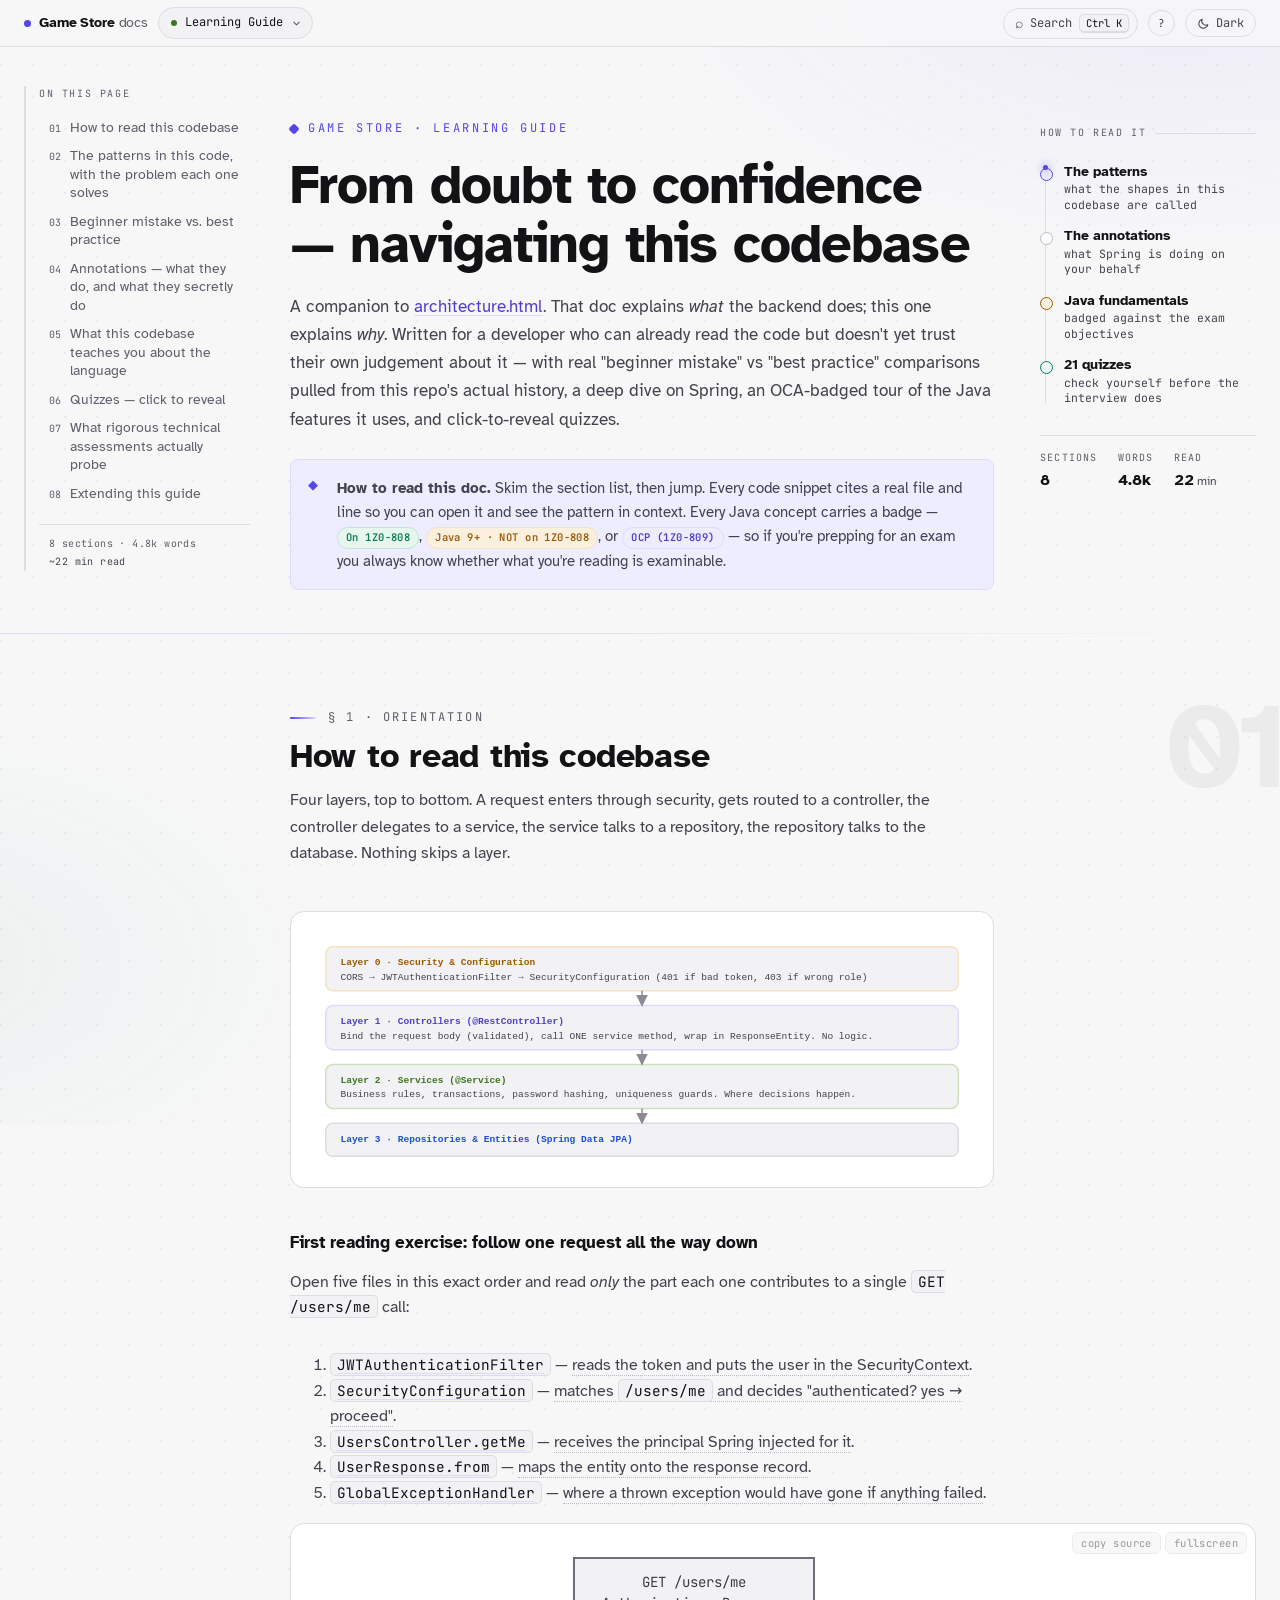
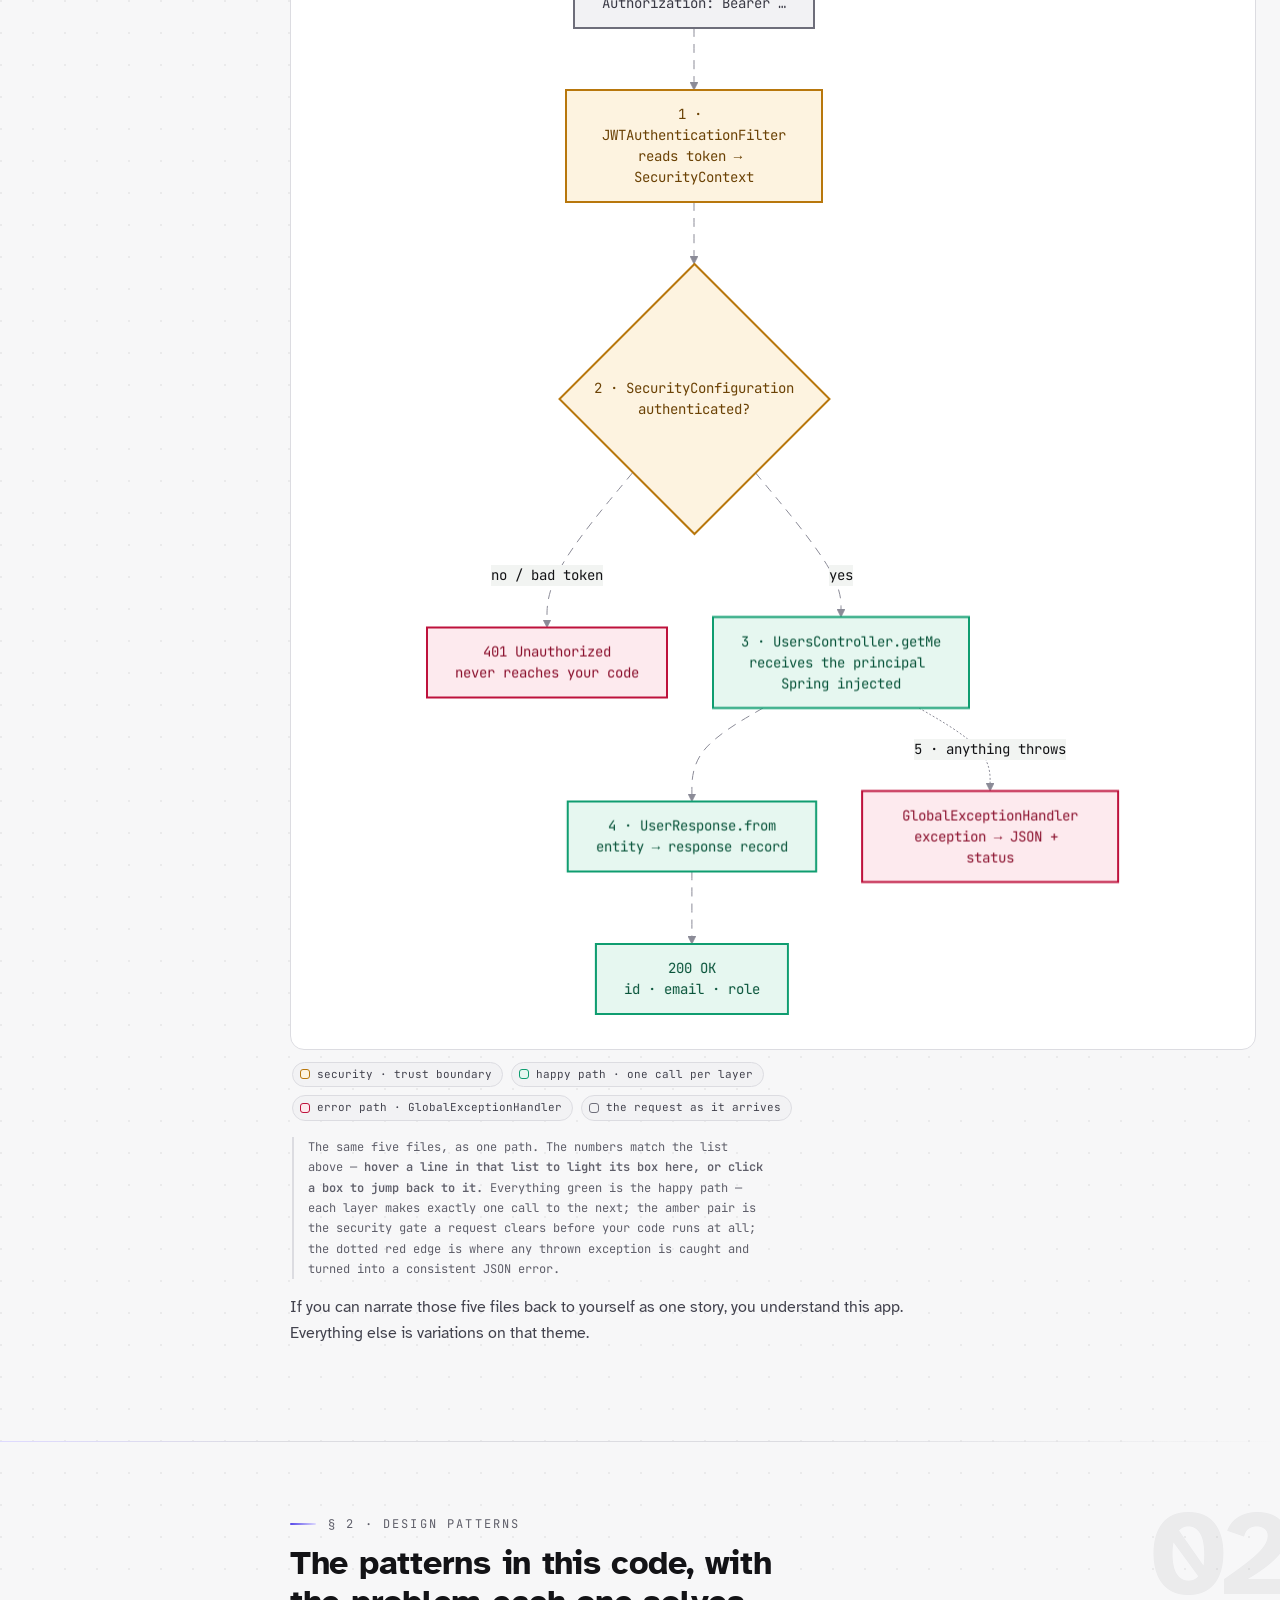
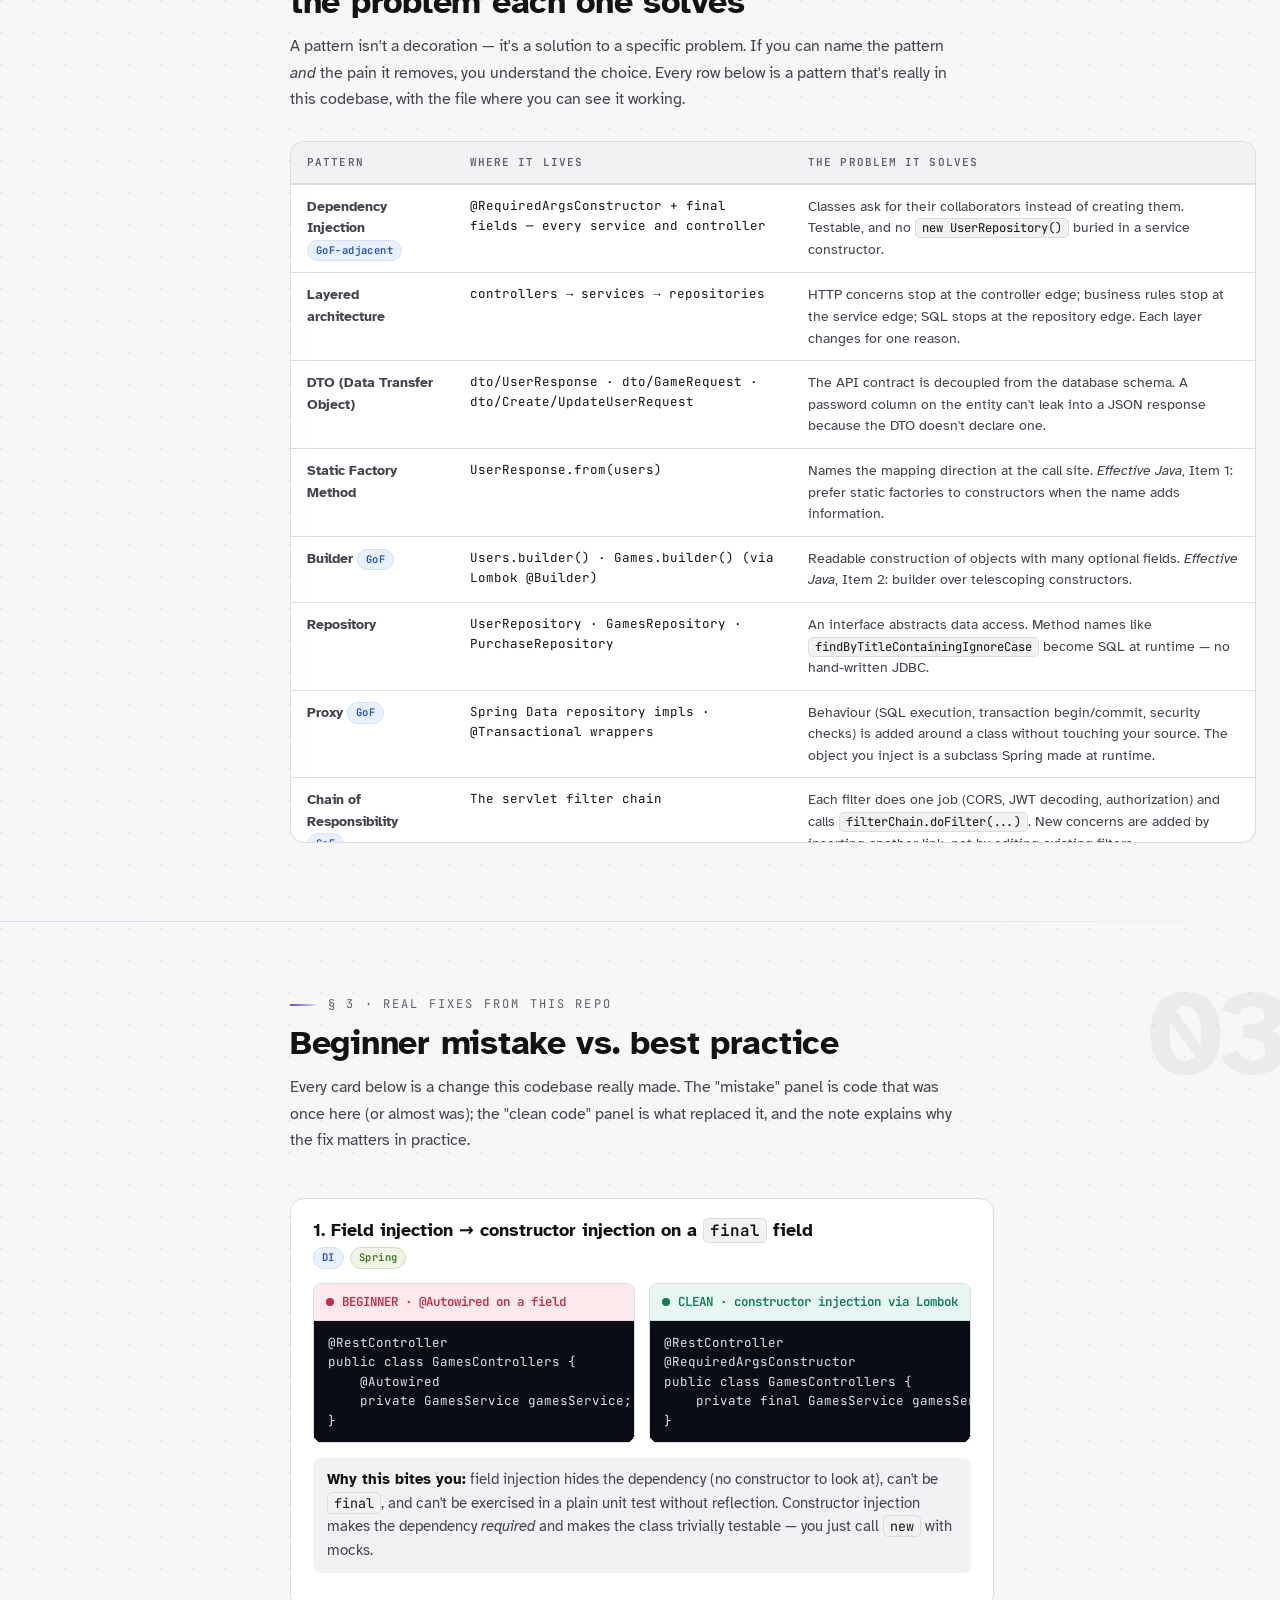
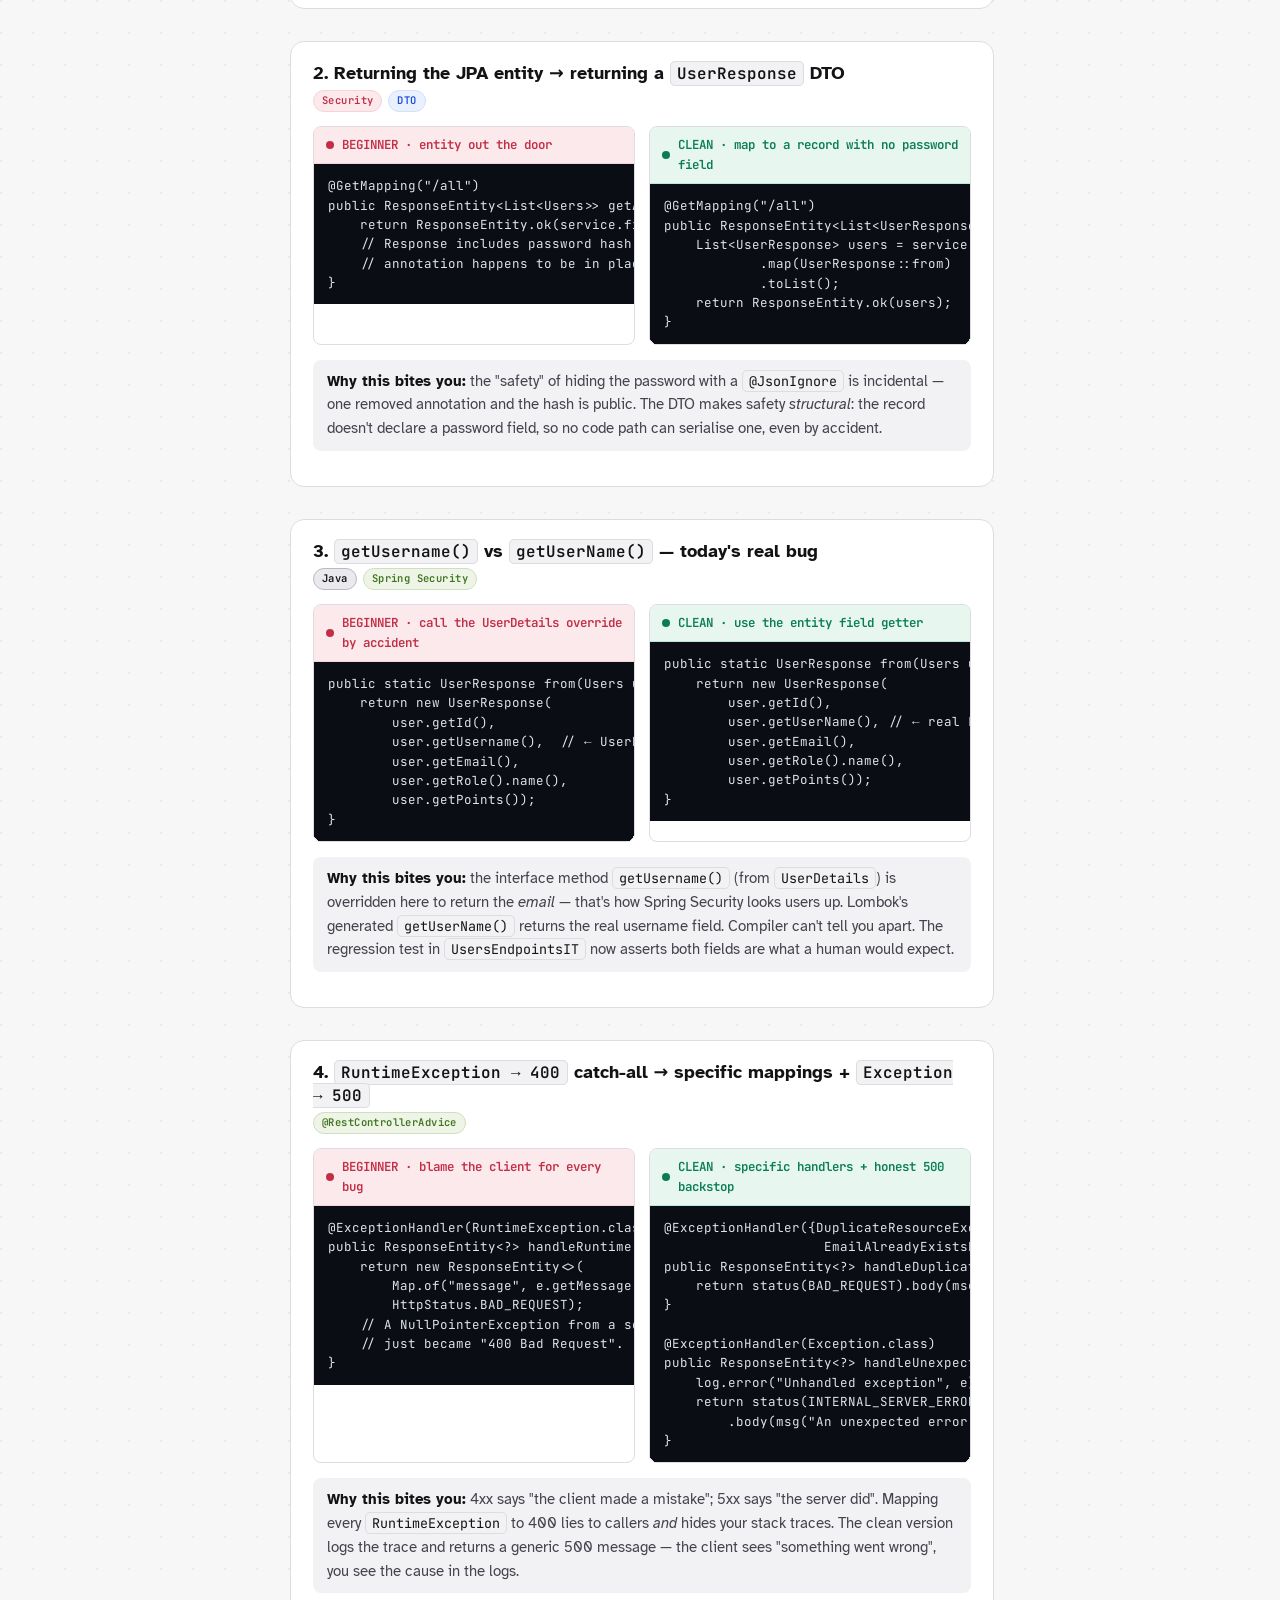
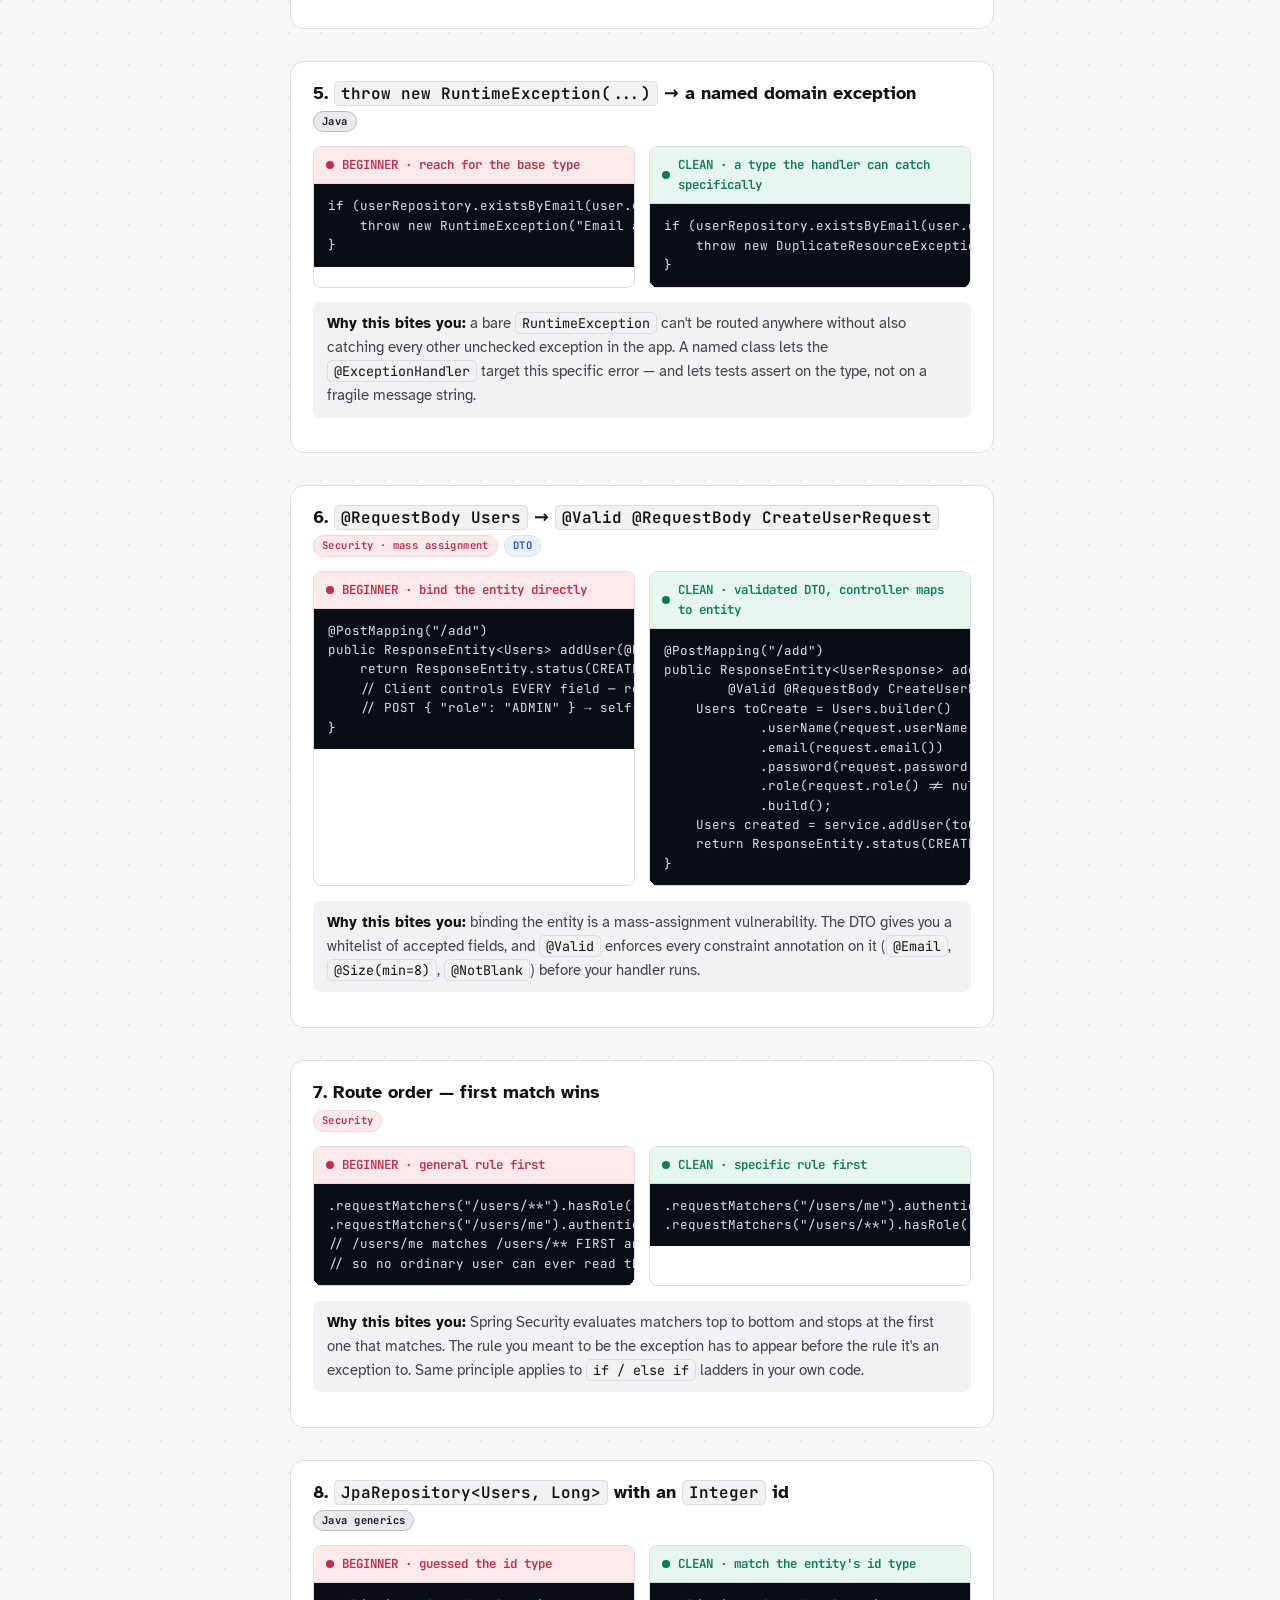
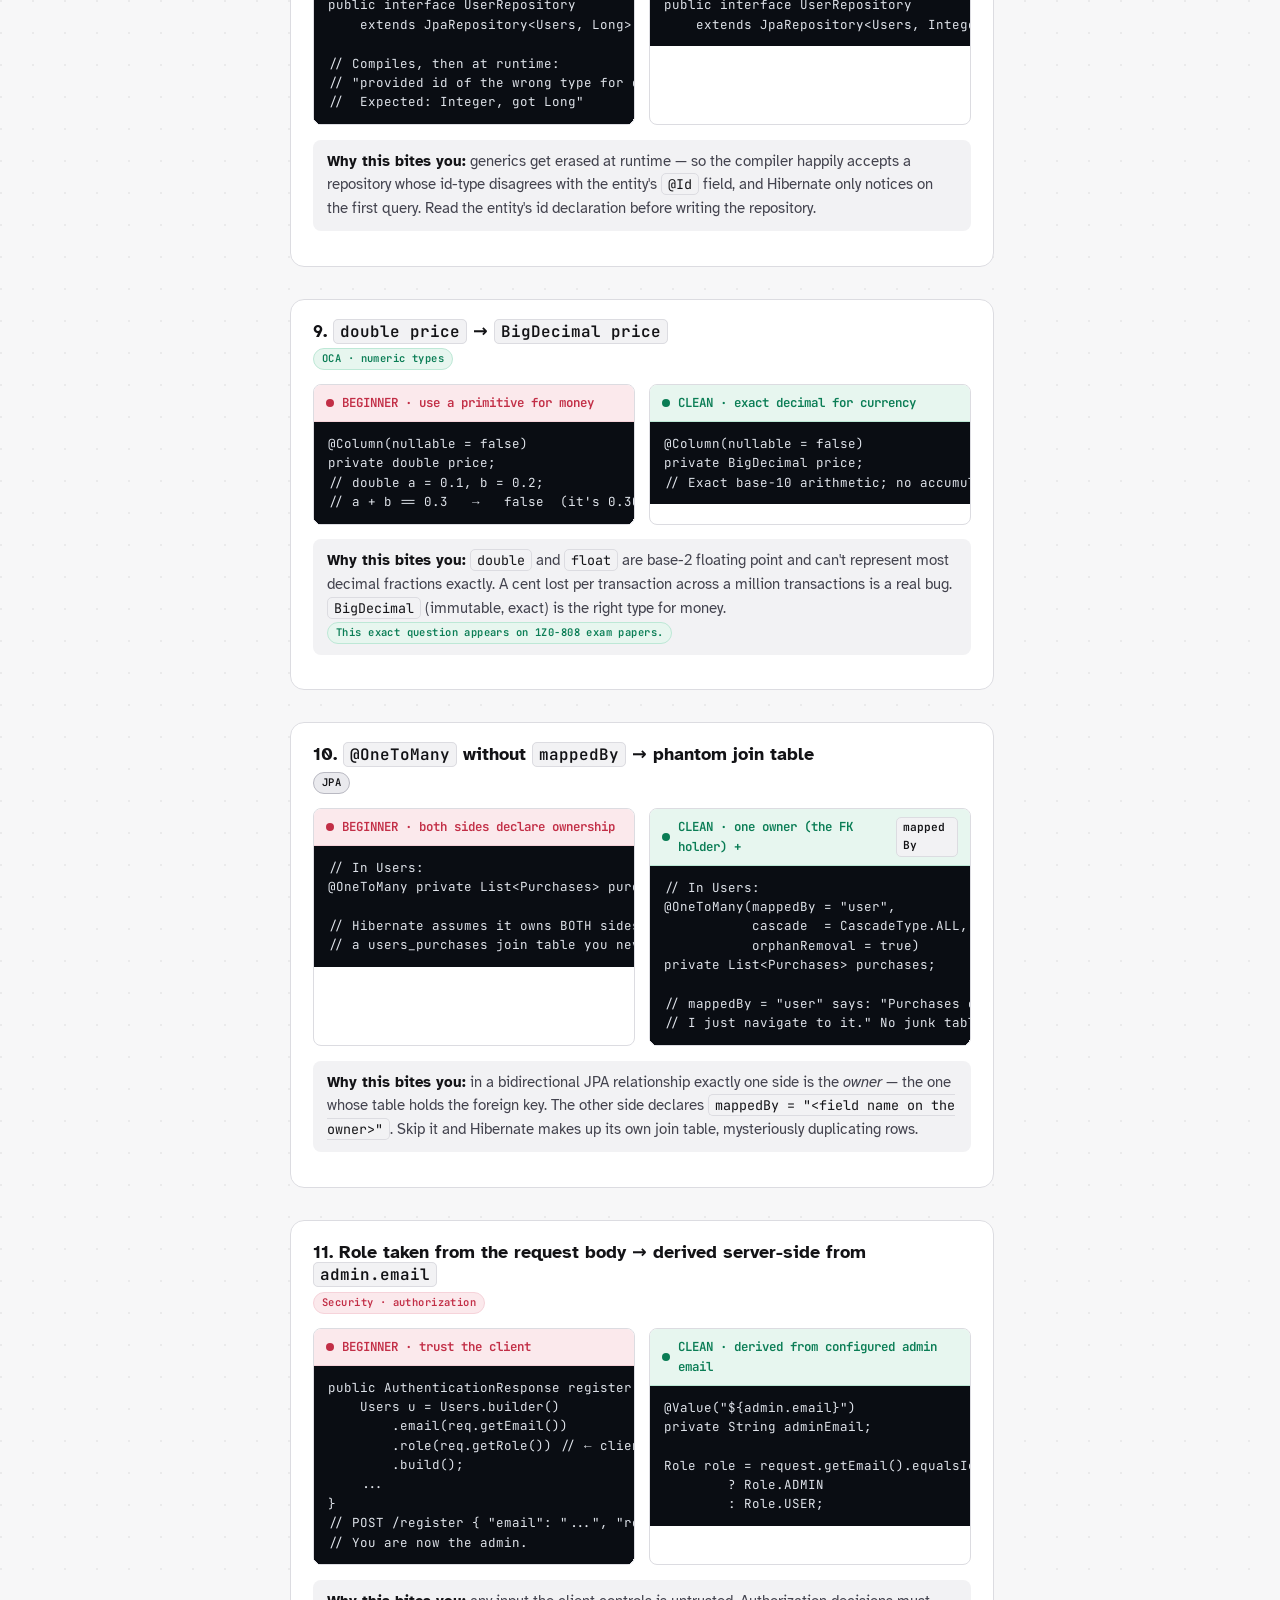
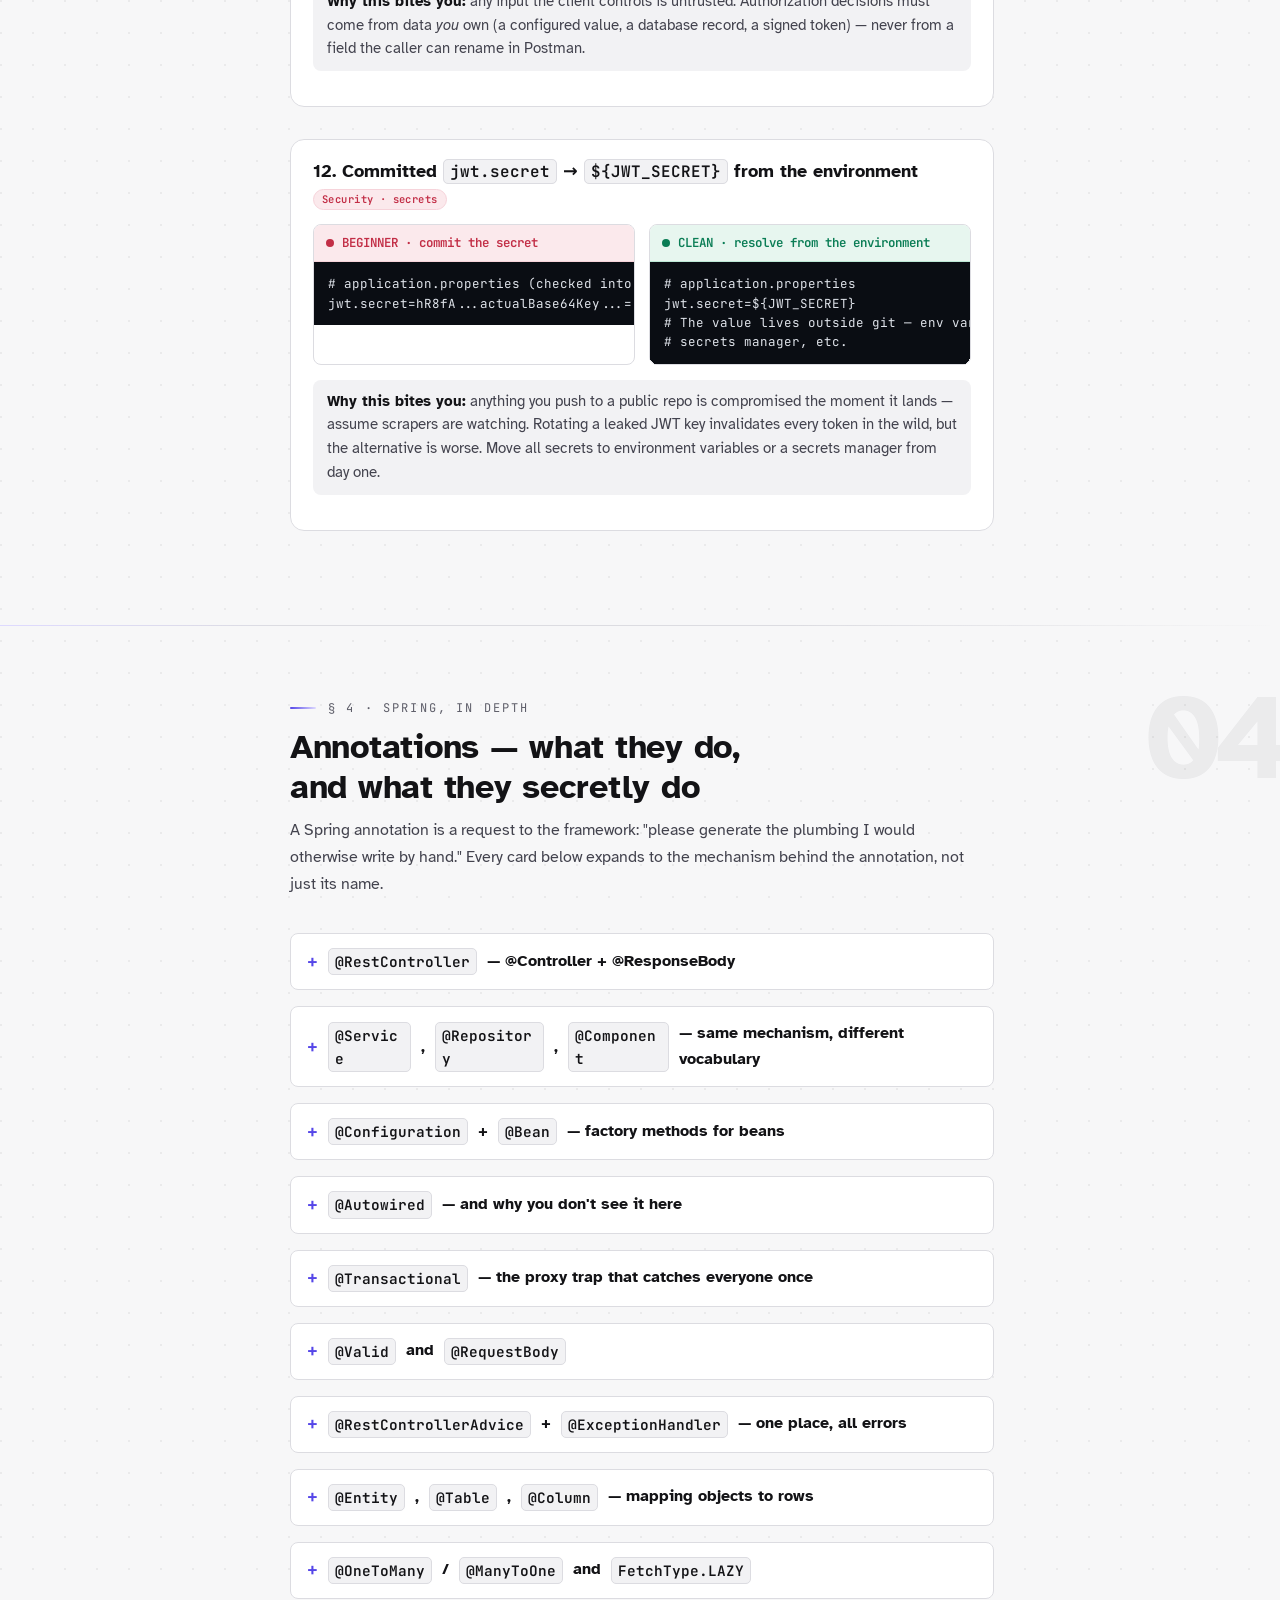
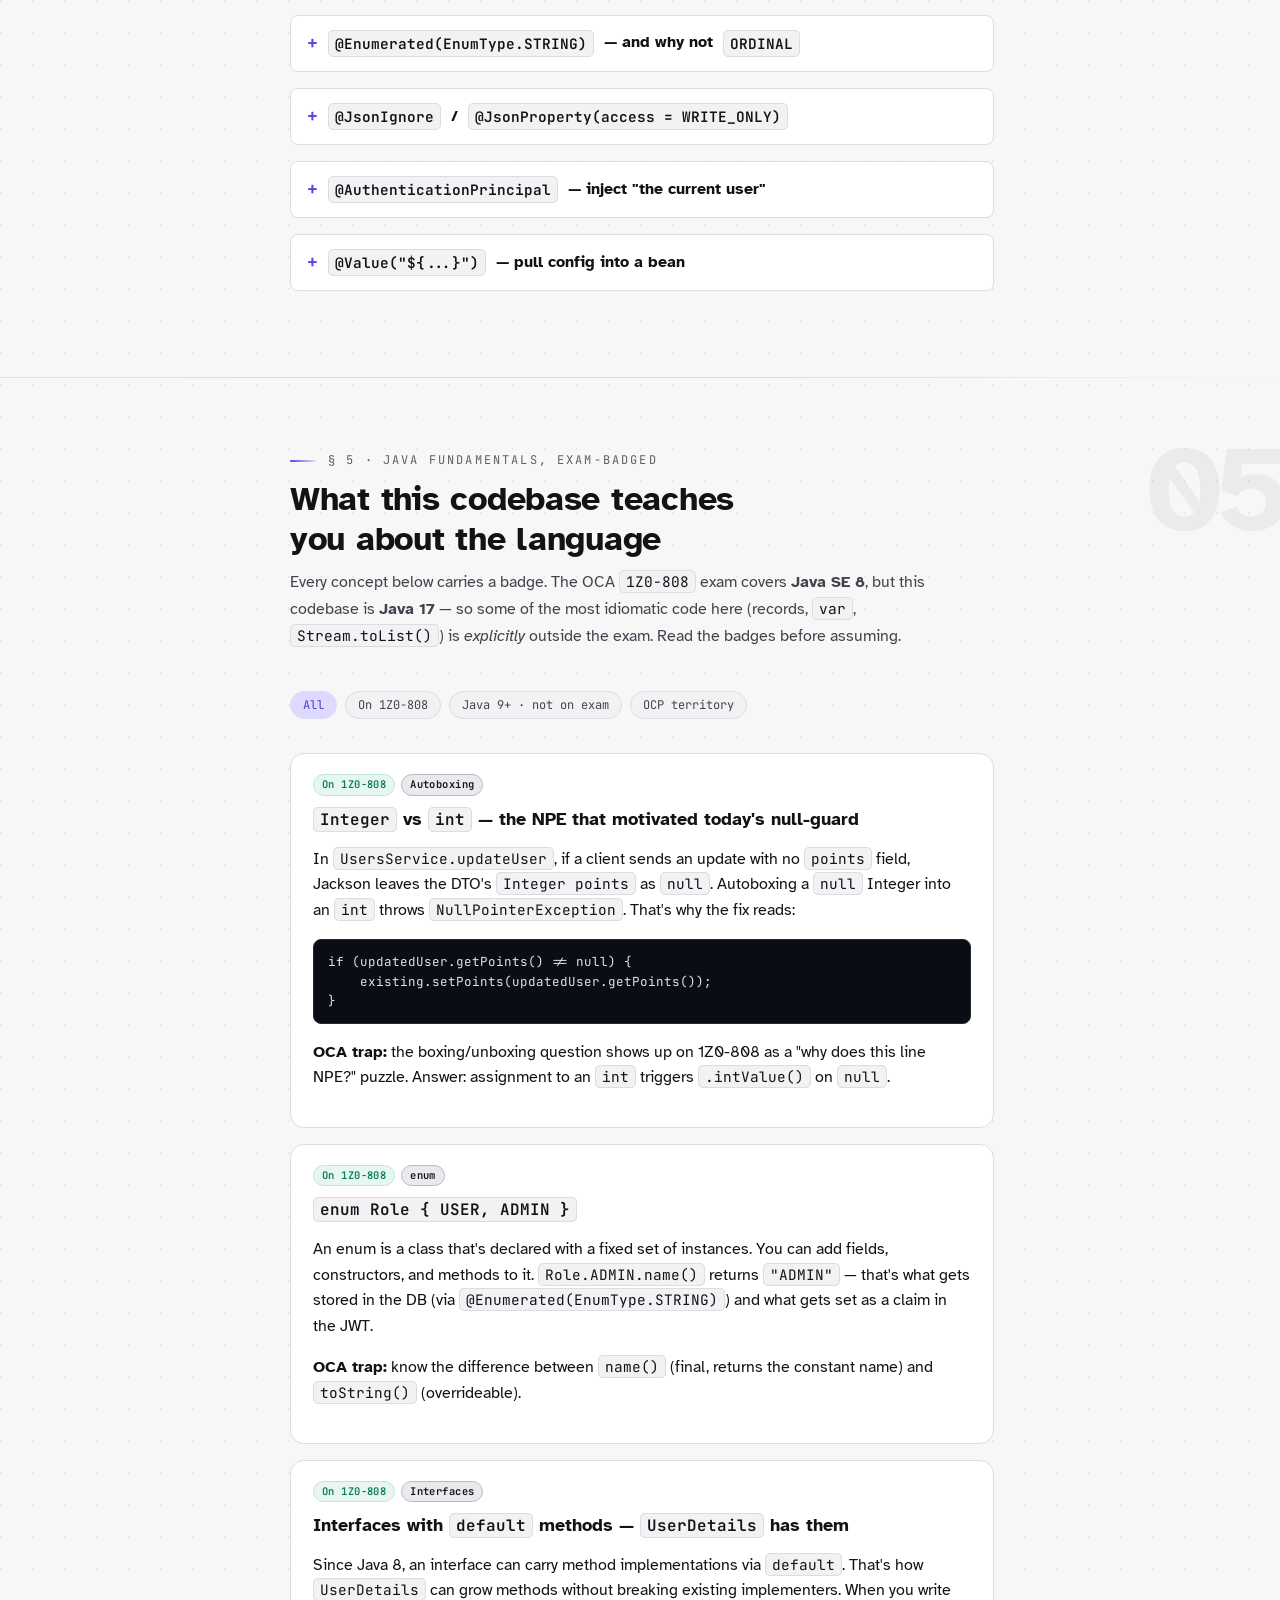
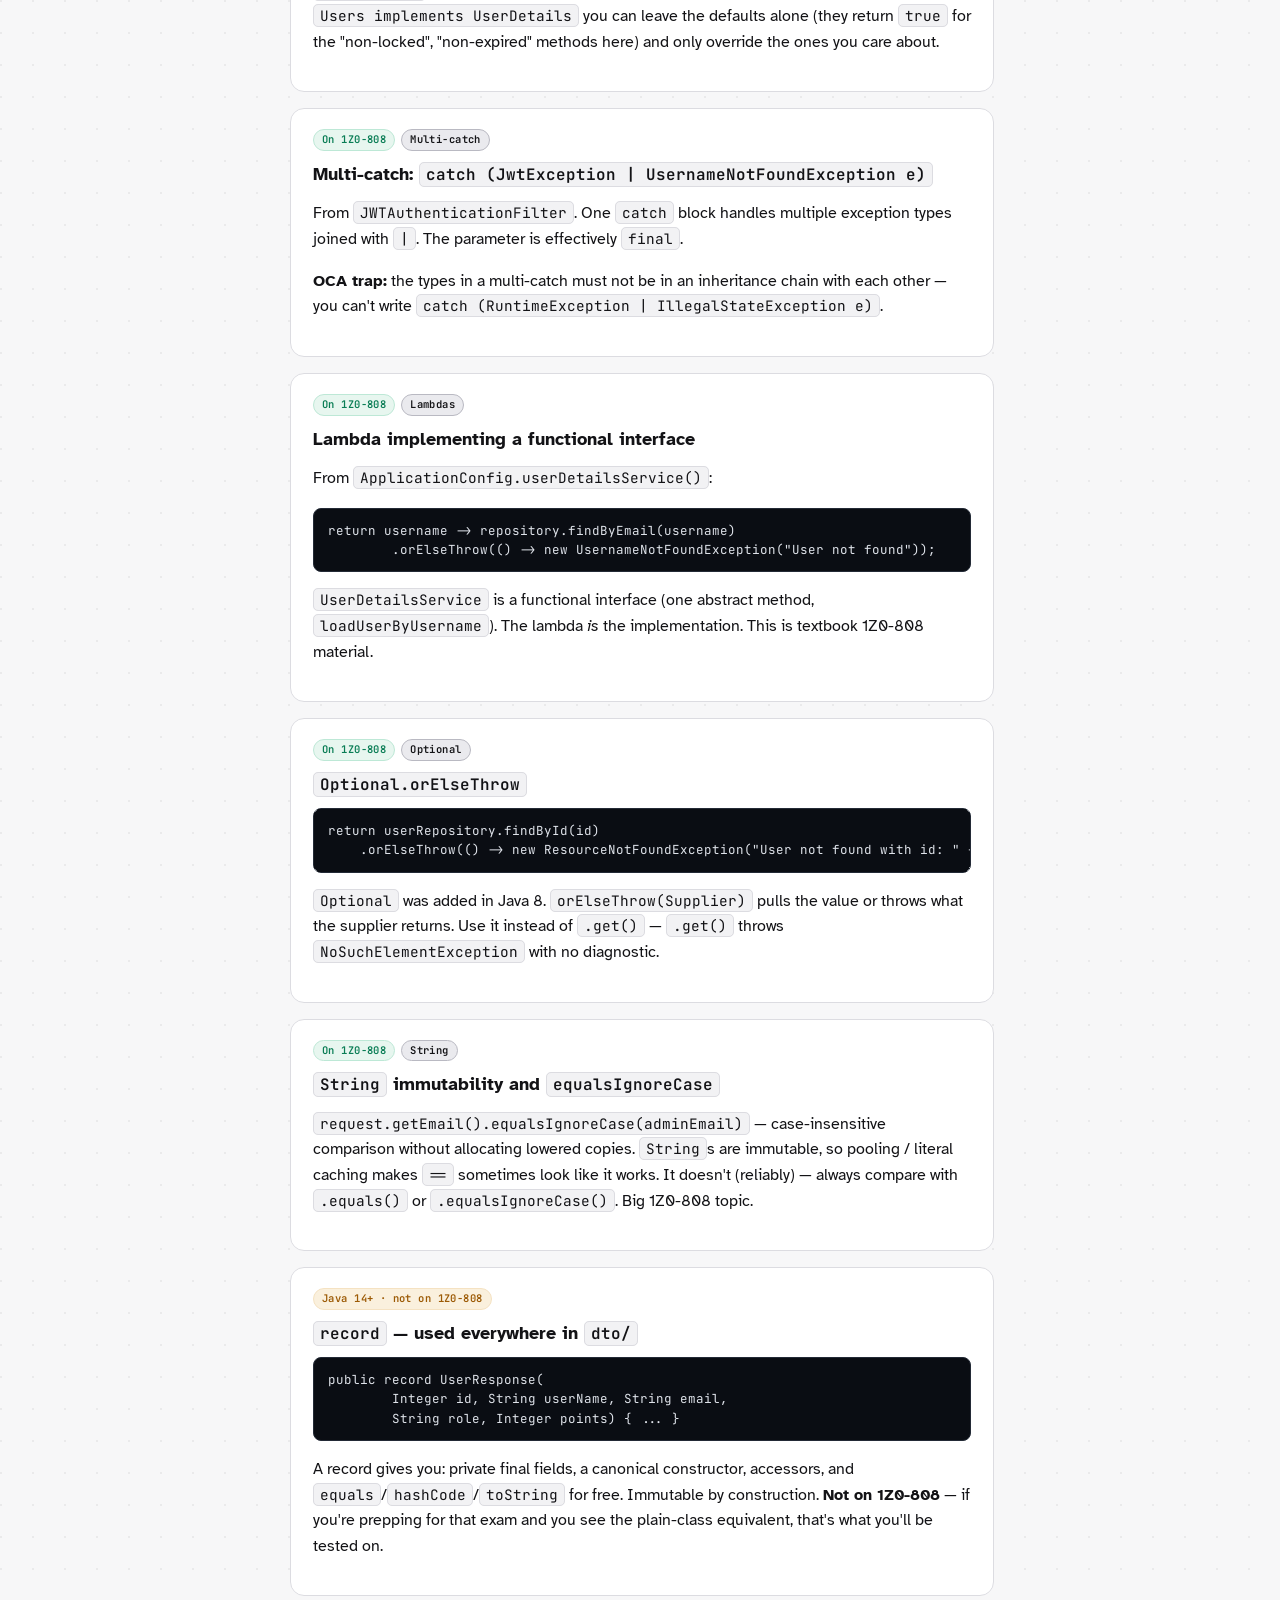
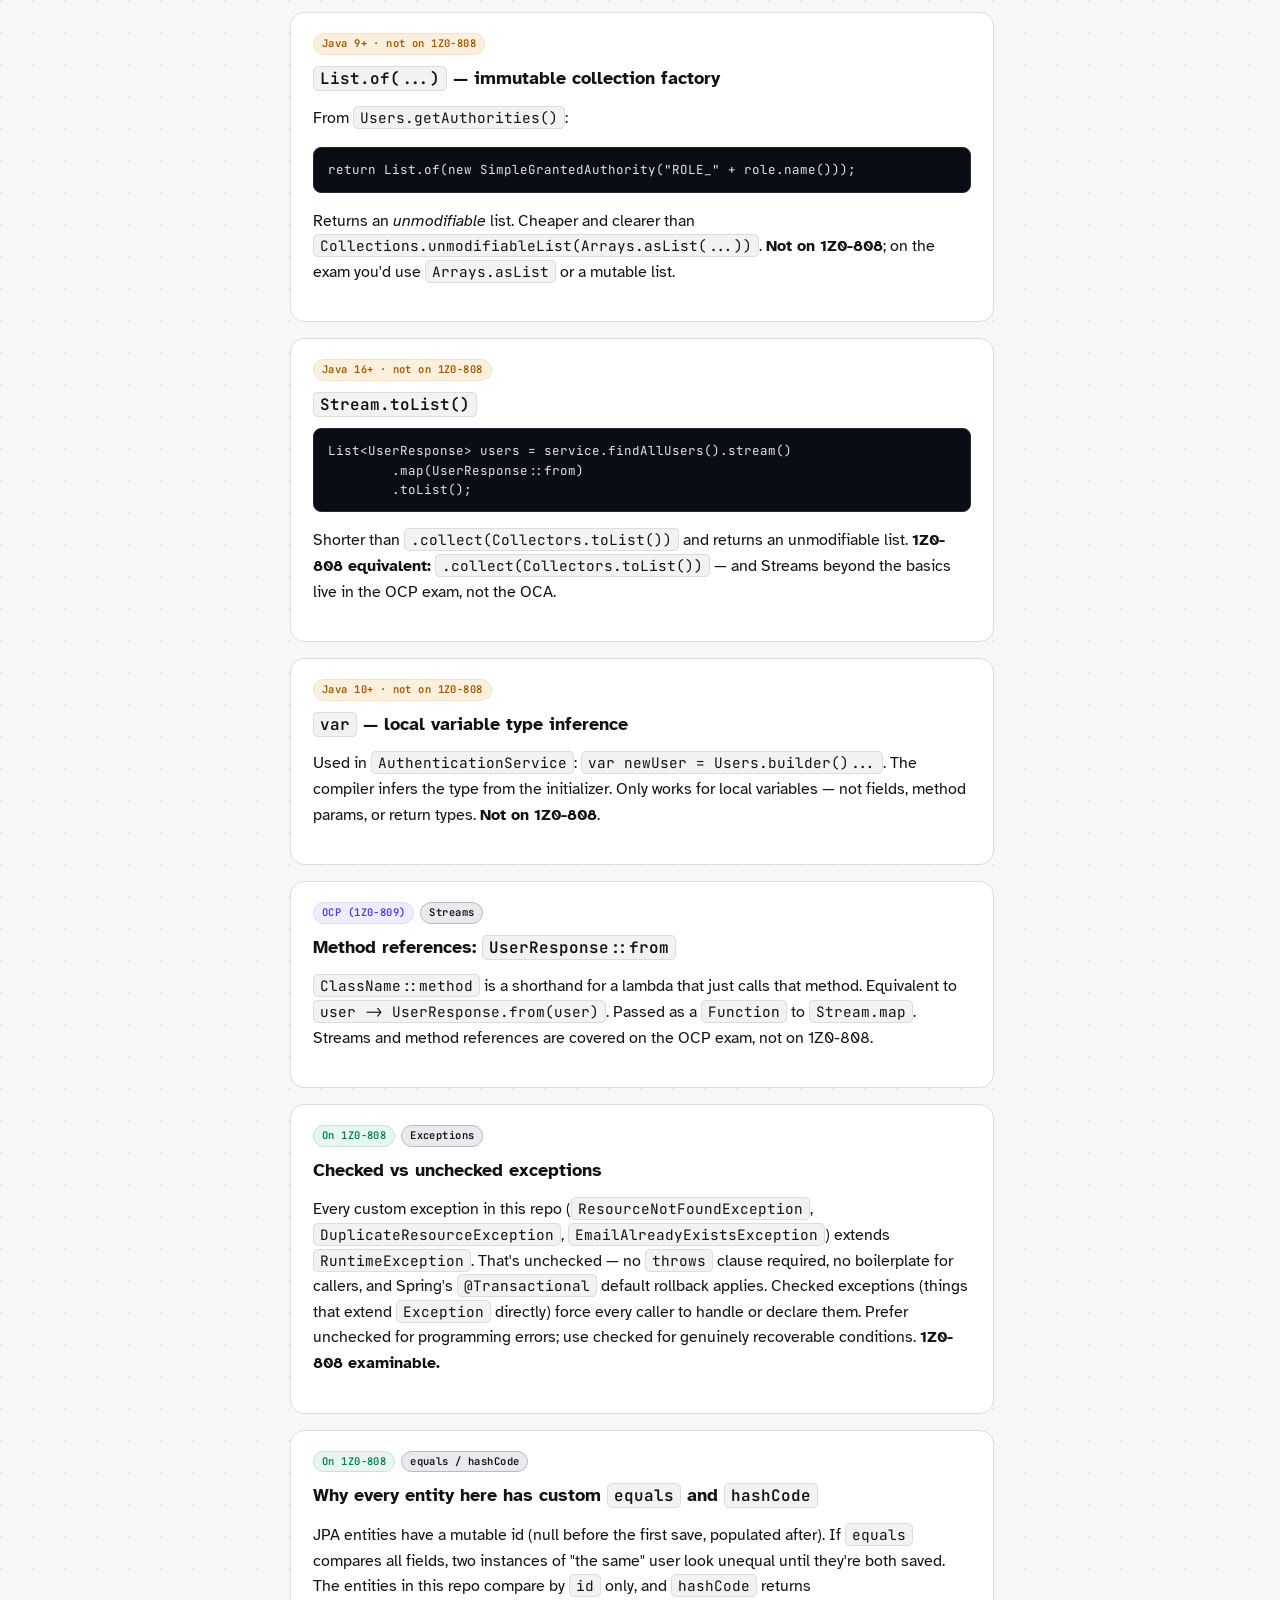
==== commit cbe642de: "docs: cover wishlist, orders, rewards, profile endpoints and the 404 backstop README gains Wishlist," ====
--- a/docs/architecture-and-learning-guide.html
+++ b/docs/architecture-and-learning-guide.html
@@ -578,23 +578,6 @@
       [rail-s] var(--rail-w) [rail-e] var(--rail-gap)
       [prose-s] minmax(0, var(--prose-w)) [prose-e] minmax(0, 1fr) [bleed-e];
   }
-  /* ...except the footer, which is the one piece of the shell hand-authored
-     in every document -- and therefore the one place a bare text node really
-     turns up. A run of text between elements becomes an ANONYMOUS grid item:
-     no selector can reach it, so the `> *` rule above never applies to it and
-     it auto-places into the FIRST track. When that track is the rail, the
-     footer's own prose prints underneath the fixed outline.
-
-     So the footer is given no leading rail track at all, and reserves the
-     rail's width with padding instead. Same outer box (border-box), same two
-     tracks at the same widths, same named lines -- but the first track is now
-     prose, so anything that auto-places lands where it belongs. The invariant
-     to keep: the first track is always the prose track. */
-  footer > .wrap {
-    grid-template-columns:
-      [prose-s] minmax(0, var(--prose-w)) [prose-e] minmax(0, 1fr) [bleed-e];
-    padding-left: calc(var(--shell-pad) + var(--rail-w) + var(--rail-gap));
-  }
   /* A document short enough not to need an outline does not hold a track
      open for one. Declared in the markup rather than discovered from the
      section count, so the first paint is already the right shape. */
@@ -605,8 +588,6 @@
       [rail-s rail-e prose-s] minmax(0, var(--prose-w))
       [prose-e] minmax(0, 1fr) [bleed-e];
   }
-  /* ...and with no rail, the footer has nothing to reserve. */
-  :root[data-gs-rail="off"] footer > .wrap { padding-left: var(--shell-pad); }
   /* Wide furniture opts out of the prose measure and takes the bleed with it.
      Listed here rather than on each component so the set of things allowed to
      break the measure is visible in one place — and reviewable as a decision
@@ -968,62 +949,28 @@
    the list, with a filled portion that tracks progress through the
    document. It is the answer to "how much of this is left", which a
    3,000-line brief otherwise refuses to tell you. */
-/* The rail itself never scrolls -- the list inside it does. That matters for
-   more than tidiness: an absolutely-positioned child of a SCROLL container is
-   sized against the visible padding box and scrolls away with the content, so
-   while this box was the scroller the spine stopped at whatever happened to be
-   on screen (494px of a 786px list) and slid out of view. `position: fixed`
-   already establishes the containing block the spine needs; taking the
-   overflow off is the whole fix, and it must stay `fixed` for that to hold. */
 .doc-rail {
   display: none;
-  flex-direction: column;
   position: fixed; z-index: 15;
   left: var(--rail-left); width: var(--rail-w);
   top: calc(var(--bar-h) + 40px);
   max-height: calc(100vh - var(--bar-h) - 80px);
   padding-left: 15px;
-}
+  overflow-y: auto; overscroll-behavior: contain;
+  scrollbar-width: none;
+}
+.doc-rail::-webkit-scrollbar { display: none; }
 @media (min-width: 1180px) {
-  .doc-rail.ready { display: flex; }
+  .doc-rail.ready { display: block; }
   .subnav, nav.toc { display: none; }
 }
 
 .doc-rail .rail-h {
-  flex: none;
   font-family: var(--mono); font-size: 10px; letter-spacing: .16em;
   text-transform: uppercase; color: var(--ink-faint);
   margin: 0 0 12px;
 }
-/* The list is the only part that scrolls, so the heading above it and the
-   meta line below it stay put and the spine spans the whole rail.
-
-   Its scrollbar stays hidden -- 12px of chrome inside a 226px column reads as
-   damage -- so the affordance is a fade at whichever edge still has content
-   behind it, sized by chrome.js. Masked rather than scrimmed because the rail
-   sits over the page's dot grid and colour washes: an opaque gradient would
-   paint a visible rectangle across them, where a mask fades the text and lets
-   the ground show through.
-
-   No `overscroll-behavior: contain` here. This strip is the full height of the
-   left margin -- the natural place to park a cursor -- and containing the
-   scroll meant the wheel died there once the list hit its end, freezing the
-   page for as long as the pointer stayed in the column. Chaining is correct:
-   scroll the list, then the document. */
-.doc-rail ol {
-  list-style: none; margin: 0; padding: 0;
-  flex: 1 1 auto; min-height: 0;
-  overflow-y: auto;
-  scrollbar-width: none;
-  --fade-t: 0px; --fade-b: 0px;
-  -webkit-mask-image: linear-gradient(180deg,
-    transparent 0, #000 var(--fade-t),
-    #000 calc(100% - var(--fade-b)), transparent 100%);
-          mask-image: linear-gradient(180deg,
-    transparent 0, #000 var(--fade-t),
-    #000 calc(100% - var(--fade-b)), transparent 100%);
-}
-.doc-rail ol::-webkit-scrollbar { display: none; }
+.doc-rail ol { list-style: none; margin: 0; padding: 0; }
 
 /* The spine. Track and fill are two gradients on the same element so the
    rail keeps a single box; the fill is scaled rather than resized, for the
@@ -1057,7 +1004,6 @@
 
 /* Rail footer — the honest numbers for the document you are in. */
 .doc-rail .rail-meta {
-  flex: none;
   margin: 16px 0 0; padding: 10px 0 0 10px;
   border-top: 1px solid var(--line);
   font-family: var(--mono); font-size: 10px; line-height: 1.8;
@@ -1874,10 +1820,9 @@
   .gs-search-btn, .gs-keys-btn, .gs-keys, .gs-cmdk, .gs-toast, .gs-peek,
   .gs-copy, .h-anchor, .schema::after { display: none !important; }
 
-  /* The shell's rail track and bleed only make sense next to a rail -- and so
-     does the space the footer holds open for one. */
+  /* The shell's rail track and bleed only make sense next to a rail. */
   header.hero > .wrap, section > .wrap, footer > .wrap {
-    display: block; max-width: none; padding-left: var(--shell-pad);
+    display: block; max-width: none;
   }
   section[id] > .wrap::before { display: none; }
   .hero-plate { padding-left: 0; margin-top: 24px; }
@@ -2755,9 +2700,6 @@
         [rail-s rail-e prose-s] minmax(0, var(--prose-w))
         [prose-e] minmax(0, 1fr) [bleed-e];
     }
-    /* ...and the footer, which reserves the rail's width with padding
-       rather than a track, reserves nothing. */
-    footer > .wrap { padding-left: var(--shell-pad); }
   }
   .doc-switch .theme-toggle, .doc-switch .gs-keys-btn { display: none; }
 </style></noscript>
@@ -3926,19 +3868,15 @@
 </main>
 
 <footer>
-  <div class="wrap">
-    <div class="f-row">
-      <span>Companion to <a href="architecture.html">architecture.html</a>. Save alongside the repo as
-      <code>docs/architecture-and-learning-guide.html</code>. No CDN dependencies — opens offline.</span>
-    </div>
-  </div>
+  Companion to <a href="architecture.html">architecture.html</a>. Save alongside the repo as
+  <code>docs/architecture-and-learning-guide.html</code>. No CDN dependencies — opens offline.
 </footer>
 
 <!-- GS:INDEX:START -->
 <script>
 /* GENERATED by docs/_src/build-index.mjs — do not edit. */
-window.GS_SEARCH_META = {"fe-arch":{"title":"Frontend Architecture","role":"frontend","repo":"frontend","dir":"gameStore","file":"architecture.html"},"fe-catalog":{"title":"Catalog Pivot","role":"frontend","repo":"frontend","dir":"gameStore","file":"catalog-architecture.html"},"fe-roadmap":{"title":"Frontend Roadmap","role":"frontend","repo":"frontend","dir":"gameStore","file":"frontend-roadmap.html"},"be-arch":{"title":"Backend Architecture","role":"backend","repo":"backend","dir":"gameStore-backend","file":"architecture.html"},"be-learn":{"title":"Learning Guide","role":"backend","repo":"backend","dir":"gameStore-backend","file":"architecture-and-learning-guide.html"},"be-roadmap":{"title":"Backend Roadmap","role":"backend","repo":"backend","dir":"gameStore-backend","file":"backend-roadmap.html"}};
-window.GS_SEARCH = [{"doc":"fe-arch","id":"overview","title":"The whole system on one page","kicker":"§ 1 · System Overview","text":"§ 1 · System Overview The whole system on one page Three tiers, one boundary. The browser holds the user (and the token). The Spring Boot API holds the rules. MySQL holds the data. Every write crosses the amber auth boundary; every byte on the wire is JSON. Diagram 1 · the request path as it stands today — amber marks the JWT / auth boundary.","kind":"section"},{"doc":"fe-arch","id":"layers","title":"What lives where","kicker":"§ 2 · Interactive Layer Explorer","text":"§ 2 · Interactive Layer Explorer What lives where Click a layer to see the files that live inside it and the job each one does. Every request crosses all three, in this order — the browser sends, the API validates and orchestrates, the database answers. Layer 1 · Presentation React SPA User-facing UI, routing, local auth state, HTTP client. Layer 2 · Application Spring Boot…","kind":"section"},{"doc":"fe-arch","id":"flows","title":"How the code handles a request","kicker":"§ 3 · Data Flow Walkthroughs","text":"§ 3 · Data Flow Walkthroughs How the code handles a request Four end-to-end journeys, each with the sequence on the left and the code path on the right. Every step names the file it happens in, so you can jump from a diagram arrow to a real line of code. Amber steps cross the auth boundary; green steps touch the database; red steps raise or handle an error. A User logs in B…","kind":"section"},{"doc":"fe-arch","id":"auth-state","title":"Every state AuthContext can be in","kicker":"§ 4 · Client Auth State Machine","text":"§ 4 · Client Auth State Machine Every state AuthContext can be in Auth is not just \"logged in / out\". The context has a startup phase where it doesn't yet know, and every transition is triggered by exactly one event. The router waits for Loading to end before deciding where to send anyone. Diagram 3 · isLoading is a distinct state, not a boolean flavor of \"logged out\" — that's…","kind":"section"},{"doc":"fe-arch","id":"model","title":"Three entities, one join","kicker":"§ 5 · Data Model","text":"§ 5 · Data Model Three entities, one join A user can own many games; a game can be owned by many users. Purchase is the join table, carrying the timestamp and nothing else. It does not snapshot the price yet — so editing a game's price silently rewrites what past revenue looks like. The backend brief argues the fix in § 12 · Persistence Strategy : a purchase is history, so…","kind":"section"},{"doc":"fe-arch","id":"anatomy","title":"What actually crosses the wire","kicker":"§ 6 · Request Anatomy","text":"§ 6 · Request Anatomy What actually crosses the wire Hover any underlined segment to see what that field means and who reads it. Left is what the browser sends; right is what Spring answers with. Request · authenticated read Response · 200 OK Request · login Response · signed JWT","kind":"section"},{"doc":"fe-arch","id":"failure","title":"What can go wrong, and who catches it","kicker":"§ 7 · Failure Modes","text":"§ 7 · Failure Modes What can go wrong, and who catches it A short catalog of the error paths, mapped to the code that handles each one. The extended state (§ 9) upgrades several of these from \"silent console error\" to \"toast the user sees\". 401 · Unauthorized Bad credentials on login Path matches /auth/** , so the response interceptor does not log the user out — LoginPage…","kind":"section"},{"doc":"fe-arch","id":"features","title":"Three low-effort, high-signal features","kicker":"§ 8 · The Increment","text":"§ 8 · The Increment Three low-effort, high-signal features Each plugs into scaffolding that already exists — axios interceptors, a GlobalExceptionHandler , the shared GameGrid , and existing entity fields — so nothing here touches the schema, the auth model, or the timeline. 01 / UX POLISH Skeleton loaders Swap the plain \"Loading games…\" text for shimmer cards that mirror…","kind":"section"},{"doc":"fe-arch","id":"extended","title":"The same backbone, three features overlaid","kicker":"§ 9 · Extended State","text":"§ 9 · Extended State The same backbone, three features overlaid Green nodes are net-new; indigo nodes are existing pieces that gain responsibility. Note the search path now terminates at the database instead of the browser. Diagram 4 · the extended request path. Unmarked nodes already exist and are untouched; the key below is generated from what the diagram actually colours.","kind":"section"},{"doc":"fe-arch","id":"maturity","title":"Where this project is, and where it's going","kicker":"§ 10 · Maturity Ladder","text":"§ 10 · Maturity Ladder Where this project is, and where it's going Four honest stages from \"runs on my machine\" to \"the version I'd defend in a system-design interview.\" The marker below is pinned to today. Each rung says what it proves to a reviewer — because a portfolio is judged on the evidence it produces, not the intentions behind it. You are here Stage 0 Current State…","kind":"section"},{"doc":"fe-arch","id":"roadmap","title":"What to build next — and what to deliberately skip","kicker":"§ 11 · Roadmap Board","text":"§ 11 · Roadmap Board What to build next — and what to deliberately skip Every candidate improvement scored on difficulty , effort and impact , with a verdict. Filter by stage. The Skip column is not filler — knowing what not to build is the clearest signal of engineering judgment on this page. All Next Milestone Portfolio Ready Best Case Deliberately Skip Deploy publicly Do it…","kind":"section"},{"doc":"fe-arch","id":"scorecard","title":"Honest now, with a target to close to","kicker":"§ 12 · Architecture Scorecard","text":"§ 12 · Architecture Scorecard Honest now, with a target to close to Nine dimensions, scored out of 10. The bars show today; toggle to reveal the Stage-2 target. The gap is the point — a scorecard with everything at 10 is a scorecard nobody believes. Show target state → Now Target (Portfolio Ready) Layering & structure controller · service · repo · dto 9 Security JWT · RBAC ·…","kind":"section"},{"doc":"fe-arch","id":"checklist","title":"The 90-second review, from the other side of the table","kicker":"§ 13 · Recruiter Checklist","text":"§ 13 · Recruiter Checklist The 90-second review, from the other side of the table This is roughly what a senior engineer checks in the first minute and a half of opening your repo. Tick items off as you land them — your progress is saved in this browser. 0 / 0 ready for review Reset README has a live demo link at the top the first thing anyone looks for Demo credentials…","kind":"section"},{"doc":"fe-catalog","id":"system","title":"Four tiers, one owner of truth","kicker":"The System","text":"The System Four tiers, one owner of truth RAWG is treated as a source , never as the system of record. Everything the store actually sells — price, ownership, order history — is written and owned locally. Client · React SPA Browse / Search TanStack Query ?search= & page= in URL Cart & Checkout useCart() — server cart, no CartContext AuthContext jwt-decode · localStorage client…","kind":"section"},{"doc":"fe-catalog","id":"problem","title":"You cannot foreign-key across a network boundary","kicker":"The Core Problem","text":"The Core Problem You cannot foreign-key across a network boundary An order_items row needs to point at a product. If the product only exists as RAWG id 3328 , the database can enforce nothing — and purchase history is one upstream edit away from lying to the customer. Naive passthrough Rejected Store the remote id as a loose column and resolve it at render time. Nothing is…","kind":"section"},{"doc":"fe-catalog","id":"identity","title":"Composite keys, and nothing is ever deleted","kicker":"Identity","text":"Identity Composite keys, and nothing is ever deleted Two constraints on the games table carry most of the design’s weight. UNIQUE (source, external_id) Never external_id alone — RAWG id 3498 and IGDB id 3498 are different games. Hand-entered rows carry source='LOCAL' with a null external id, and because MySQL treats nulls as distinct in a unique index, unlimited local rows…","kind":"section"},{"doc":"fe-catalog","id":"read-path","title":"Three tiers, cheapest first","kicker":"Read Path","text":"Read Path Three tiers, cheapest first RAWG’s free tier allows 20 000 requests a month — roughly 660 a day. A single afternoon of hot-reloading a search box would eat 500 of them. The ordering below is what makes that a non-issue, and it is also what turns a RAWG outage into a banner instead of an error page. Tier 1 · in-process Caffeine Search 10 min, detail 24 h, genres 7…","kind":"section"},{"doc":"fe-catalog","id":"flow","title":"Search to receipt, end to end","kicker":"The Flow","text":"The Flow Search to receipt, end to end Step 04 is the pivot the whole architecture turns on — the moment remote data acquires a local primary key, and every downstream feature gets to be ordinary. Guest searches “witcher” React issues GET /api/catalog/games?q=witcher&page=1 . No token required — the catalog is permitAll , so the store is browsable before signup. Cache ladder…","kind":"section"},{"doc":"fe-roadmap","id":"progress","title":"progress","kicker":"","text":"0 / 0 frontend tasks complete Reset Frontend items are tracked here. Backend items live in GameStoreBackEnd/Bino/docs/backend-roadmap.html — the two files keep separate progress.","kind":"section"},{"doc":"fe-roadmap","id":"build-order","title":"What blocks what — including across the repo boundary","kicker":"Build order · at a glance","text":"Build order · at a glance What blocks what — including across the repo boundary An arrow means must land first . The frontend's own gate is the design-system decision ( F6 ): almost every Phase-2 UI task gets rewritten if it is done first. The dashed arrows are the ones that bite — two Phase-0/3 items cannot be finished until backend work in the other repo ships. Only items…","kind":"section"},{"doc":"fe-roadmap","id":"phase-0","title":"Get the SPA onto a URL, and make the docs reachable","kicker":"Phase 0 · Unblock deployment","text":"Phase 0 · Unblock deployment Get the SPA onto a URL, and make the docs reachable The frontend's share of the deploy work is small — the backend carries most of it. What matters here is that VITE_API_URL is inlined at build time, so the API's public origin has to exist before the production bundle is built. Gate F2 cannot be verified until the backend's B1 (CORS from env) and…","kind":"section"},{"doc":"fe-roadmap","id":"phase-1","title":"Pick one design system before writing any more CSS","kicker":"Phase 1 · Design-system focus","text":"Phase 1 · Design-system focus Pick one design system before writing any more CSS The roadmap card in the architecture brief says \"Chakra and Bootstrap and react-bootstrap and two icon sets — a reviewer spots this in ten seconds.\" The audit found it is sharper than that: this is a custom-CSS app , and almost every UI dependency is removable. Gate This phase gates Phase 2.…","kind":"section"},{"doc":"fe-roadmap","id":"phase-2","title":"The gap the docs never admit","kicker":"Phase 2 · Responsive & UX","text":"Phase 2 · Responsive & UX The gap the docs never admit The recruiter checklist in the architecture brief has a line for \"app works on a phone screen — reviewers open links on mobile\". Nothing else in the docs flags responsiveness, and the stylesheet says it is unmet. Once there is a public URL, this becomes the most likely thing to go wrong in front of an actual reviewer. F9…","kind":"section"},{"doc":"fe-roadmap","id":"phase-3","title":"Stop refetching everything, and start proving it works","kicker":"Phase 3 · Data layer & tests","text":"Phase 3 · Data layer & tests Stop refetching everything, and start proving it works Most of this phase is gated on backend work — there is no point consuming pagination that does not exist. The two items that are not gated are the test suite and code-splitting, and both are worth doing the moment the design system settles. F13 Consume server-side search & pagination Do it…","kind":"section"},{"doc":"fe-roadmap","id":"pairings","title":"Nine places where doing one side alone is wasted work","kicker":"Cross-stack · Recommended Pairings","text":"Cross-stack · Recommended Pairings Nine places where doing one side alone is wasted work The backend and frontend live in separate repos, which makes it easy to finish a task that cannot be verified — or worse, ship an API shape the client then has to absorb twice. These pairs should be tackled in the same sitting. This section is duplicated verbatim in the backend roadmap. P1…","kind":"section"},{"doc":"fe-roadmap","id":"skipped","title":"Four shortcuts that look cheap and cost more later","kicker":"Discarded · Quick wins that aren't","text":"Discarded · Quick wins that aren't Four shortcuts that look cheap and cost more later All four are genuinely fast, and all four would have to be redone. They are listed so the decision is on the record rather than rediscovered. ✕ Add skeletons or breakpoints before F6 Skip Both are tempting because they are visible and quick. Both get written against Bootstrap's grid and then…","kind":"section"},{"doc":"fe-roadmap","id":"phase-0","title":"F1 · One API base-URL constant, not two","kicker":"Blocker","text":"v-crit\"> F1 One API base-URL constant, not two Blocker The fallback literal \"http://localhost:8181\" is duplicated in two files. When the deployed origin changes, one of them will be missed — and the one that gets missed is the RBAC demo page, which is exactly the page a reviewer clicks. Duplicated at services/api.ts:5 and pages/DemoPage.tsx:9 . Export a single constant and…","kind":"task","ref":"F1"},{"doc":"fe-roadmap","id":"phase-0","title":"F2 · Deploy the SPA to Cloudflare Pages","kicker":"Critical","text":"v-crit\"> F2 Deploy the SPA to Cloudflare Pages Critical Half the \"single biggest gap today\". A live link changes how every other part of the project is read — the briefs' own scorecard puts deployability at 2/10 and calls it the load-bearing number. Build with VITE_API_URL set to the deployed API origin. Add an SPA fallback rewrite so deep links like /games/7 do not 404 on…","kind":"task","ref":"F2"},{"doc":"fe-roadmap","id":"phase-0","title":"F3 · Publish the frontend briefs to GitHub Pages","kicker":"Quick win","text":"v-do\"> F3 Publish the frontend briefs to GitHub Pages Quick win Highest leverage-per-minute item on either board. These briefs are the project's strongest artefact and are currently only readable by cloning the repo. Covers docs/architecture.html , docs/catalog-architecture.html and this roadmap. The cross-doc switcher currently links across repos with relative filesystem…","kind":"task","ref":"F3"},{"doc":"fe-roadmap","id":"phase-0","title":"F4 · Correct the stale claims in the README","kicker":"Quick win","text":"v-do\"> F4 Correct the stale claims in the README Quick win Three things the README says that the code no longer does. Doc drift is cheap to fix and expensive to be caught on — a reviewer who finds one stops trusting the rest. It advertises a separate /admin/login , which is now a <Navigate to=\"/login\"> at routes/AppRoutes.tsx:57 . The structure tree omits src/utils/ ,…","kind":"task","ref":"F4"},{"doc":"fe-roadmap","id":"phase-1","title":"F5 · Remove the UI dependencies nothing uses","kicker":"Gate","text":"v-crit\"> F5 Remove the UI dependencies nothing uses Gate Three of the four UI packages are effectively dead weight, and the bundle pays for all of them. react-bootstrap has zero imports anywhere in src/ . react-icons is imported only by components/ui/color-mode.tsx , whose own exports ( useColorMode , useColorModeValue , ColorModeButton ) are never imported by anything. Chakra…","kind":"task","ref":"F5"},{"doc":"fe-roadmap","id":"phase-1","title":"F6 · Decide Bootstrap's fate — commit or extract","kicker":"Gate","text":"v-crit\"> F6 Decide Bootstrap's fate — commit or extract Gate Bootstrap's CSS and its JavaScript bundle are both global imports, and Bootstrap-ish class names appear across 13 files — yet the real design system is the hand-written stylesheet. Either commit to Bootstrap properly or lift those classes into App.css and drop it. Imports at main.tsx:7 (CSS) and :9 (JS bundle). The…","kind":"task","ref":"F6"},{"doc":"fe-roadmap","id":"phase-1","title":"F7 · Delete the dead code","kicker":"Quick win","text":"v-do\"> F7 Delete the dead code Quick win Four things in the tree that nothing reaches. Each one costs a reviewer time to rule out. assets/gameData.ts — 411 lines of fixtures, referenced only in a comment. getFieldErrors at utils/apiError.ts:77 — exported, never imported. components/AboutGame.tsx and components/MyButton.tsx — excluded from both the ESLint config and…","kind":"task","ref":"F7"},{"doc":"fe-roadmap","id":"phase-1","title":"F8 · Give Prettier a config and a script","kicker":"Quick win","text":"v-do\"> F8 Give Prettier a config and a script Quick win Prettier is installed and does nothing — no config file, no format script. Fifteen minutes, and it makes every subsequent diff smaller. package.json lists prettier under devDependencies; scripts are only dev , build , lint , preview . Effort ~15 min Impact Low–Medium <","kind":"task","ref":"F8"},{"doc":"fe-roadmap","id":"phase-2","title":"F9 · Add width-based breakpoints","kicker":"Critical","text":"v-crit\"> F9 Add width-based breakpoints Critical The stylesheet contains exactly one @media rule, and it is a capability query, not a breakpoint. With a fixed sidebar and a grid layout, the app almost certainly does not survive a 375px viewport — which is what a reviewer opening the link on a phone will see. App.css — 1394 lines, one @media (hover: none) at :1241 , zero width…","kind":"task","ref":"F9"},{"doc":"fe-roadmap","id":"phase-2","title":"F10 · Skeleton loaders instead of \"Loading…\" text","kicker":"Do it","text":"v-do\"> F10 Skeleton loaders instead of \"Loading…\" text Do it Cheap, and disproportionately changes how finished the app feels. The scaffolding is already there — shimmer cards mirroring GameCard drop straight into the shared grid. Plain strings today at HomePage.tsx:24 , BrowsePage.tsx:87 , LibraryPage.tsx:23 , AdminDashBoard.tsx:110 . Reuse components/game/GameGrid.tsx . Also…","kind":"task","ref":"F10"},{"doc":"fe-roadmap","id":"phase-2","title":"F11 · ErrorBoundary, toasts, and a 5xx path in the interceptor","kicker":"Do it","text":"v-do\"> F11 ErrorBoundary, toasts, and a 5xx path in the interceptor Do it The 401 handling is genuinely thoughtful, and it is the only case handled centrally. A 500 or a dropped connection falls through to a page-local string, and a render-time throw takes the whole app to a blank screen. services/api.ts:22-34 handles 401 only. No ErrorBoundary exists anywhere in src/ .…","kind":"task","ref":"F11"},{"doc":"fe-roadmap","id":"phase-2","title":"F12 · Accessibility pass on the interactive bits","kicker":"Do it","text":"v-do\"> F12 Accessibility pass on the interactive bits Do it Only four source files carry any ARIA at all. Worth noting the irony: the architecture docs gate their own animations on prefers-reduced-motion , so the documentation is currently more accessible than the application it describes. components/UserAvatar.tsx:45-58 — a dropdown with no aria-expanded , no aria-haspopup ,…","kind":"task","ref":"F12"},{"doc":"fe-roadmap","id":"phase-3","title":"F13 · Consume server-side search & pagination","kicker":"Do it","text":"v-do\"> F13 Consume server-side search & pagination Do it Search currently downloads the entire catalogue and filters it in the browser. The architecture brief is explicit that this is \"a temporary shape while /games/search lands\" — this is the task that lands it. services/gameService.ts — both search and getByGenre call getAll() internally. Put ?search= and page= in the URL so…","kind":"task","ref":"F13"},{"doc":"fe-roadmap","id":"phase-3","title":"F14 · Make the Library page show the user's actual library","kicker":"Shipped ✓","text":"v-do\"> F14 Make the Library page show the user's actual library Shipped ✓ Done (2026-08-07), with the full cart flow. The page no longer presents the whole store as owned — it reads GET /purchases/me and maps each purchase's game into the grid. Shipped alongside a new cart (localStorage-backed CartContext , per-user keyed), a CartPage that checks out via POST /purchases , and…","kind":"task","ref":"F14"},{"doc":"fe-roadmap","id":"phase-3","title":"F15 · Introduce a query cache (TanStack Query)","kicker":"Do it","text":"v-do\"> F15 Introduce a query cache (TanStack Query) Do it Partially addressed (2026-08-07). A lightweight interim cache now sits behind gameService.getAll() / getById() — a module-level read-through store with a 60s TTL, invalidated on create/update/delete. The full TanStack Query migration below still stands; this just stops the worst of the duplicate refetching in the…","kind":"task","ref":"F15"},{"doc":"fe-roadmap","id":"phase-3","title":"F16 · Stand up Vitest + React Testing Library","kicker":"Later","text":"v-later\"> F16 Stand up Vitest + React Testing Library Later There is no test infrastructure at all — no runner, no config, no test script, not one test file. The brief's verdict is \"Later\" and it is defensible: the backend already has 20 tests, so this raises the floor rather than the ceiling. But it is the only remaining unticked box on the recruiter checklist that you…","kind":"task","ref":"F16"},{"doc":"fe-roadmap","id":"phase-3","title":"F17 · Code-split the routes","kicker":"Later","text":"v-later\"> F17 Code-split the routes Later Every page is a static import, so an anonymous visitor downloads the entire admin portal before seeing the home page. Small change, measurable effect on first paint. routes/AppRoutes.tsx — wrap page imports in React.lazy with a Suspense fallback. Best done after F10 so the fallback is the skeleton, not a bare string. Effort ~2 hrs…","kind":"task","ref":"F17"},{"doc":"fe-roadmap","id":"phase-3","title":"F18 · Cart, checkout, and silent token renewal","kicker":"Later","text":"v-later\"> F18 Cart, checkout, and silent token renewal Later The last of the Stage-3 work. Token expiry is checked exactly once, when the token is applied — so a session that dies mid-use is discovered only when the server rejects a request and the app hard-reloads to the login page. Expiry check at context/AuthContext.tsx:70 ; the hard redirect is at services/api.ts:30 . The…","kind":"task","ref":"F18"},{"doc":"fe-roadmap","id":"skipped","title":"FS1 · Add skeletons or breakpoints before F6","kicker":"Skip","text":"v-skip\"> ✕ Add skeletons or breakpoints before F6 Skip Both are tempting because they are visible and quick. Both get written against Bootstrap's grid and then rewritten the moment the design-system decision lands. Order matters more than speed here. <","kind":"task","ref":"FS1"},{"doc":"fe-roadmap","id":"skipped","title":"FS2 · Install a toast library now","kicker":"Skip","text":"v-skip\"> ✕ Install a toast library now Skip Adds a fifth UI dependency to a project whose main frontend problem is that it already has too many — and the design-system decision may supply a toast primitive for free. <","kind":"task","ref":"FS2"},{"doc":"fe-roadmap","id":"skipped","title":"FS3 · Wire up the colour-mode toggle","kicker":"Skip","text":"v-skip\"> ✕ Wire up the colour-mode toggle Skip Looks like finishing something half-built. It is not: main.tsx:15 forces dark deliberately, and the app's entire visual identity is a dark theme. Making the toggle work means authoring a light theme for 1394 lines of CSS — that is net-new scope, not a fix. <","kind":"task","ref":"FS3"},{"doc":"fe-roadmap","id":"skipped","title":"FS4 · Paginate client-side over getAll()","kicker":"Skip","text":"v-skip\"> ✕ Paginate client-side over getAll() Skip Gives the appearance of pagination while still downloading the whole catalogue, and cements a component API that server-side paging will invalidate. Wait for B10 . <","kind":"task","ref":"FS4"},{"doc":"be-arch","id":"overview","title":"The API on one page","kicker":"§ 1 · System Overview","text":"§ 1 · System Overview The API on one page A request enters through the servlet filter chain, gets authenticated and authorized, then is dispatched to a controller. From there it flows down through a service to a repository, and Hibernate turns the call into SQL. Amber marks the auth boundary; Spring-green marks framework machinery you configure but don't hand-write. Diagram 1…","kind":"section"},{"doc":"be-arch","id":"layers","title":"What lives where","kicker":"§ 2 · Interactive Layer Explorer","text":"§ 2 · Interactive Layer Explorer What lives where Click a layer to see the classes inside it and the job each one does. A request passes through them top to bottom: the security layer decides if you may proceed, controllers decide what was asked, services decide how to do it, and repositories decide where the data lives. Layer 0 · Edge Security & Config CORS, filter chain,…","kind":"section"},{"doc":"be-arch","id":"lifecycle","title":"The filter gauntlet, in order","kicker":"§ 3 · Request Lifecycle","text":"§ 3 · Request Lifecycle The filter gauntlet, in order Order is everything in Spring Security — rules and filters are evaluated first-match-wins, top to bottom. This is the exact sequence every non-preflight request runs before your controller code executes. Stage 1 · Framework CorsFilter Registered at HIGHEST_PRECEDENCE so preflight OPTIONS is answered before anything else.…","kind":"section"},{"doc":"be-arch","id":"flows","title":"How the code handles a request","kicker":"§ 4 · Data Flow Walkthroughs","text":"§ 4 · Data Flow Walkthroughs How the code handles a request Four end-to-end journeys, each pairing the sequence diagram with the code path. Every step names the file it happens in. Amber steps cross the auth boundary; green steps touch the database; red steps raise or map an error. A Register B Authenticate C Validated read D Admin write Step 1 · Controller Bind body, delegate…","kind":"section"},{"doc":"be-arch","id":"security","title":"Who can call what","kicker":"§ 5 · Security Model","text":"§ 5 · Security Model Who can call what The whole access-control policy is one ordered list in SecurityConfiguration . Rules are evaluated top to bottom, and the first one that matches the request's method and path decides the outcome — so specific rules must come before general ones. # Matcher Requirement Rationale 1 /api/v2/auth/** permitAll You can't hold a token before you…","kind":"section"},{"doc":"be-arch","id":"jwt","title":"What's inside the token","kicker":"§ 6 · JWT Anatomy","text":"§ 6 · JWT Anatomy What's inside the token A JWT is three Base64URL segments joined by dots: header . payload . signature . The first two are just encoded JSON — readable by anyone. The signature is what can't be forged. Hover any underlined part for detail. The wire format (one string) Decoded payload (claims) Signing JwtService.generateToken Builds claims → sets…","kind":"section"},{"doc":"be-arch","id":"model","title":"Three entities, one join","kicker":"§ 7 · Data Model","text":"§ 7 · Data Model Three entities, one join A user makes many purchases; a game appears in many purchases. Purchases is the join entity between them. Users pulls double duty — it's both a JPA @Entity and Spring Security's UserDetails , which is why authentication can load a user straight from the table. Users implements UserDetails Identity + role. getUsername() returns the…","kind":"section"},{"doc":"be-arch","id":"errors","title":"One place turns exceptions into JSON","kicker":"§ 8 · Exception → HTTP Mapping","text":"§ 8 · Exception → HTTP Mapping One place turns exceptions into JSON A @RestControllerAdvice catches exceptions thrown anywhere below the controllers and renders each as a consistent { \"message\": … } body with the right status — so services can just throw and stay ignorant of HTTP. Thrown by the domain Status Response body When ResourceNotFoundException 404 { message: \"Game not…","kind":"section"},{"doc":"be-arch","id":"api","title":"Every endpoint, with its guard","kicker":"§ 9 · API Surface","text":"§ 9 · API Surface Every endpoint, with its guard The complete route table the controllers expose today, and the access rule each one falls under. Paths mirror the controllers exactly — including the non-RESTful /add and /find/{id} shapes the frontend already targets. Method Path Access Success Handler POST /api/v2/auth/register public 200 AuthenticationController.register POST…","kind":"section"},{"doc":"be-arch","id":"config","title":"The knobs that define the runtime","kicker":"§ 10 · Configuration","text":"§ 10 · Configuration The knobs that define the runtime Everything environment-specific lives in application.properties . Secrets ( DB_PASSWORD , JWT_SECRET ) are injected from environment variables, never committed. Setting Value Why it matters server.port 8181 The origin the React app's axios base URL points at. datasource.url …/gamestore_db MySQL on :3306 ; credentials from…","kind":"section"},{"doc":"be-arch","id":"caching","title":"Can we serve RAWG data from our own database after the first fetch?","kicker":"§ 11 · Catalog & Caching Strategy","text":"§ 11 · Catalog & Caching Strategy Can we serve RAWG data from our own database after the first fetch? Yes — and we should. The catalog will move to RAWG's live API ( the pivot is fully designed here ), but RAWG's free tier allows only ~20 000 requests a month. The answer is a read-through cache: the first user to view a game pays the remote call, every user after reads it…","kind":"section"},{"doc":"be-arch","id":"persistence","title":"Persist what must be true forever; recreate the rest","kicker":"§ 12 · Persistence Strategy","text":"§ 12 · Persistence Strategy Persist what must be true forever; recreate the rest A portfolio store does not need enterprise persistence. The discipline is knowing which data earns a permanent row, which is just a cache, and which can live in a session or a URL. Over-persisting is its own kind of amateur tell. Persist forever system of record Users, roles, credentials Orders +…","kind":"section"},{"doc":"be-arch","id":"deployment","title":"From \"runs on my machine\" to a link recruiters can click — for $0","kicker":"§ 13 · Deployment Architecture","text":"§ 13 · Deployment Architecture From \"runs on my machine\" to a link recruiters can click — for $0 The whole stack can go live without a credit card. The constraint is a feature: doing it on free infrastructure forces exactly the Docker, reverse-proxy and CI decisions that make the project worth reviewing. Today Local only Runs on localhost only — no public URL No container;…","kind":"section"},{"doc":"be-arch","id":"docker","title":"Four containers, one network, one command","kicker":"§ 14 · Docker Topology","text":"§ 14 · Docker Topology Four containers, one network, one command The whole backend side runs as a small docker compose stack. Caddy is the only container exposed to the internet; everything else talks over a private bridge network and is never published to a host port. *In the $0 plan the SPA is served by Cloudflare Pages, so the web container is optional — the same compose…","kind":"section"},{"doc":"be-arch","id":"hardening","title":"What deployment forces you to fix — and what to defend as a choice","kicker":"§ 15 · Security Hardening","text":"§ 15 · Security Hardening What deployment forces you to fix — and what to defend as a choice Going public turns a few local shortcuts into real gaps. Each card is the current state, then the fix. The last one is deliberately not \"fixed\" — it's a documented trade-off, which is a different and stronger thing. CORS origin The allowed origin is hardcoded to the Vite dev server, so…","kind":"section"},{"doc":"be-arch","id":"roadmap","title":"The backend build order","kicker":"§ 16 · Roadmap & Scorecard","text":"§ 16 · Roadmap & Scorecard The backend build order The full, filterable roadmap board lives in the frontend brief §11 . Here is the backend-specific scorecard and the order the server-side work should land in. Layering & structure controller · service · repo · dto 9 → 9 Security JWT · RBAC · hardening 7 → 9 Data integrity Flyway owns schema · validate · no price snapshot 7 →…","kind":"section"},{"doc":"be-learn","id":"read","title":"How to read this codebase","kicker":"§ 1 · Orientation","text":"§ 1 · Orientation How to read this codebase Four layers, top to bottom. A request enters through security, gets routed to a controller, the controller delegates to a service, the service talks to a repository, the repository talks to the database. Nothing skips a layer. Layer 0 · Security & Configuration CORS → JWTAuthenticationFilter → SecurityConfiguration (401 if bad token,…","kind":"section"},{"doc":"be-learn","id":"patterns","title":"The patterns in this code, with the problem each one solves","kicker":"§ 2 · Design patterns","text":"§ 2 · Design patterns The patterns in this code, with the problem each one solves A pattern isn't a decoration — it's a solution to a specific problem. If you can name the pattern and the pain it removes, you understand the choice. Every row below is a pattern that's really in this codebase, with the file where you can see it working. Pattern Where it lives The problem it…","kind":"section"},{"doc":"be-learn","id":"compare","title":"Beginner mistake vs. best practice","kicker":"§ 3 · Real fixes from this repo","text":"§ 3 · Real fixes from this repo Beginner mistake vs. best practice Every card below is a change this codebase really made. The \"mistake\" panel is code that was once here (or almost was); the \"clean code\" panel is what replaced it, and the note explains why the fix matters in practice. 1. Field injection → constructor injection on a final field DI Spring BEGINNER · @Autowired…","kind":"section"},{"doc":"be-learn","id":"spring","title":"Annotations — what they do, and what they secretly do","kicker":"§ 4 · Spring, in depth","text":"§ 4 · Spring, in depth Annotations — what they do, and what they secretly do A Spring annotation is a request to the framework: \"please generate the plumbing I would otherwise write by hand.\" Every card below expands to the mechanism behind the annotation, not just its name. @RestController — @Controller + @ResponseBody @RestController is @Controller + @ResponseBody on every…","kind":"section"},{"doc":"be-learn","id":"java","title":"What this codebase teaches you about the language","kicker":"§ 5 · Java fundamentals, exam-badged","text":"§ 5 · Java fundamentals, exam-badged What this codebase teaches you about the language Every concept below carries a badge. The OCA 1Z0-808 exam covers Java SE 8 , but this codebase is Java 17 — so some of the most idiomatic code here (records, var , Stream.toList() ) is explicitly outside the exam. Read the badges before assuming. All On 1Z0-808 Java 9+ · not on exam OCP…","kind":"section"},{"doc":"be-learn","id":"quizzes","title":"Quizzes — click to reveal","kicker":"§ 6 · Knowledge check","text":"§ 6 · Knowledge check Quizzes — click to reveal Every question tests something about this codebase specifically. Filter by topic, click an option to grade it, and use the explanation to trace the reasoning back to the file it comes from. Score 0 / 0 · reset All Spring Security JPA Java Patterns","kind":"section"},{"doc":"be-learn","id":"assess","title":"What rigorous technical assessments actually probe","kicker":"§ 7 · Assessment prep","text":"§ 7 · Assessment prep What rigorous technical assessments actually probe This section is calibrated to the kind of thing graduate programmes and hiring assessments (BBD-style, for example) really test — not fact recall, but the ability to justify a design choice. Honest caveat: this is general preparation for that class of assessment, not modelled on any specific company's…","kind":"section"},{"doc":"be-learn","id":"contrib","title":"Extending this guide","kicker":"§ 8 · Contributing","text":"§ 8 · Contributing Extending this guide This doc is designed to grow as the codebase does. The additions you're most likely to make are new quizzes, new mistake-vs-best-practice cards, and new annotation cards — all structured so you never have to touch the CSS or hunt through markup. Adding a quiz All quizzes live in the QUIZZES array in the script at the bottom of this file.…","kind":"section"},{"doc":"be-learn","id":"quizzes","title":"A handler returning a plain List under @Controller (without @ResponseBody) would...","kicker":"quiz · spring","text":"","kind":"quiz"},{"doc":"be-learn","id":"quizzes","title":"Why must the current user come from the token, never from a ?userId= query param?","kicker":"quiz · security","text":"","kind":"quiz"},{"doc":"be-learn","id":"quizzes","title":"Why does UserResponse expose UserResponse.from(user) rather than a constructor overload UserResponse(Users)?","kicker":"quiz · patterns","text":"","kind":"quiz"},{"doc":"be-learn","id":"quizzes","title":"hasRole(\"ADMIN\") in SecurityConfiguration only works because one line in Users.java pairs with it. What does hasRole prepend to the string you pass in?","kicker":"quiz · security","text":"","kind":"quiz"},{"doc":"be-learn","id":"quizzes","title":"On the Users entity, what does getUsername() return, and what does getUserName() return?","kicker":"quiz · security","text":"","kind":"quiz"},{"doc":"be-learn","id":"quizzes","title":"What does mappedBy = \"user\" on Users.purchases actually say?","kicker":"quiz · jpa","text":"","kind":"quiz"},{"doc":"be-learn","id":"quizzes","title":"Why does calling this.someMethod() bypass @Transactional if you call it from another method in the same class?","kicker":"quiz · spring","text":"","kind":"quiz"},{"doc":"be-learn","id":"quizzes","title":"When does this API return 401 vs 403?","kicker":"quiz · security","text":"","kind":"quiz"},{"doc":"be-learn","id":"quizzes","title":"Why is Role annotated @Enumerated(EnumType.STRING) instead of the default ORDINAL?","kicker":"quiz · jpa","text":"","kind":"quiz"},{"doc":"be-learn","id":"quizzes","title":"Why is price on Games declared BigDecimal instead of double?","kicker":"quiz · java","text":"","kind":"quiz"},{"doc":"be-learn","id":"quizzes","title":"Why prefer constructor injection over @Autowired on a field?","kicker":"quiz · spring","text":"","kind":"quiz"},{"doc":"be-learn","id":"quizzes","title":"Why return UserResponse from GET /users/all instead of the Users entity directly?","kicker":"quiz · patterns","text":"","kind":"quiz"},{"doc":"be-learn","id":"quizzes","title":"What is the security risk of @PostMapping(\"/register\") public void register(@RequestBody Users user)?","kicker":"quiz · security","text":"","kind":"quiz"},{"doc":"be-learn","id":"quizzes","title":"The servlet filter chain in this app is which design pattern?","kicker":"quiz · patterns","text":"","kind":"quiz"},{"doc":"be-learn","id":"quizzes","title":"JpaRepository compiles even when the Users.id field is Integer. What happens?","kicker":"quiz · jpa","text":"","kind":"quiz"},{"doc":"be-learn","id":"quizzes","title":"Why is SessionCreationPolicy set to STATELESS?","kicker":"quiz · security","text":"","kind":"quiz"},{"doc":"be-learn","id":"quizzes","title":"How does a new user get the ADMIN role in this app?","kicker":"quiz · security","text":"","kind":"quiz"},{"doc":"be-learn","id":"quizzes","title":"A @Valid @RequestBody fails validation. What does the response body look like?","kicker":"quiz · spring","text":"","kind":"quiz"},{"doc":"be-learn","id":"quizzes","title":"Why did this repo change the catch-all from RuntimeException → 400 to Exception → 500 (with logged stack trace)?","kicker":"quiz · spring","text":"","kind":"quiz"},{"doc":"be-learn","id":"quizzes","title":"The @AuthenticationPrincipal Users injected into UsersController.getMe is a detached entity. What would happen if you called user.getPurchases() there?","kicker":"quiz · jpa","text":"","kind":"quiz"},{"doc":"be-roadmap","id":"progress","title":"progress","kicker":"","text":"0 / 0 backend tasks complete Reset Backend items are tracked here. Frontend items live in GameStore/docs/frontend-roadmap.html — the two files keep separate progress.","kind":"section"},{"doc":"be-roadmap","id":"build-order","title":"What blocks what","kicker":"Build order · at a glance","text":"Build order · at a glance What blocks what The phases run left to right, but the hard prerequisites are what actually fix the order. An arrow means must land first . There are really only two dependency knots: getting deployed (Phase 0), and wiring Flyway ( B7 ) — after which every schema change downstream is unblocked. Only items with a hard prerequisite are drawn — the quick…","kind":"section"},{"doc":"be-roadmap","id":"phase-0","title":"Six tasks between here and a link you can send someone","kicker":"Phase 0 · Unblock deployment","text":"Phase 0 · Unblock deployment Six tasks between here and a link you can send someone Every one of these is small. Together they are the difference between a project that exists on your laptop and one a reviewer can open. Do them in order — B1 gates B5 , and B4 gates everything after it. Gate Nothing below Phase 0 is worth starting first. The briefs' own scorecard puts…","kind":"section"},{"doc":"be-roadmap","id":"phase-1","title":"Stop letting Hibernate own the schema","kicker":"Phase 1 · Data integrity","text":"Phase 1 · Data integrity Stop letting Hibernate own the schema B7 is the real gate here. A migration file already exists and reads as though Flyway is wired up — it is not. Every schema change after this point should arrive as a versioned migration, so this has to land before purchases or the catalog. B7 Actually wire Flyway up Shipped ✓ Done (2026-08-08). flyway-core and…","kind":"section"},{"doc":"be-roadmap","id":"phase-2","title":"Make the API shape defensible before features pile on top of it","kicker":"Phase 2 · API quality & proof","text":"Phase 2 · API quality & proof Make the API shape defensible before features pile on top of it Two inconsistencies are worth fixing before anything else consumes the API: service methods that no controller exposes, and /games returning raw entities while /users returns a DTO. Fix the shape once, not twice. B10 Expose server-side search, sort & pagination Shipped ✓ Done…","kind":"section"},{"doc":"be-roadmap","id":"phase-3","title":"The multi-day work, once the foundations hold","kicker":"Phase 3 · Headline features","text":"Phase 3 · Headline features The multi-day work, once the foundations hold These are the items that make the project memorable rather than merely correct. They are last on purpose: each one is significantly more expensive if the schema, the API shape or the deploy story is still in flux underneath it. B16 RAWG catalog with a tiered read-through cache Standout The headline…","kind":"section"},{"doc":"be-roadmap","id":"pairings","title":"Nine places where doing one side alone is wasted work","kicker":"Cross-stack · Recommended Pairings","text":"Cross-stack · Recommended Pairings Nine places where doing one side alone is wasted work The backend and frontend live in separate repos, which makes it easy to finish a task that cannot be verified — or worse, ship an API shape the client then has to absorb twice. These pairs should be tackled in the same sitting. This section is duplicated verbatim in the frontend roadmap.…","kind":"section"},{"doc":"be-roadmap","id":"skipped","title":"Six shortcuts that look cheap and cost more later","kicker":"Discarded · Quick wins that aren't","text":"Discarded · Quick wins that aren't Six shortcuts that look cheap and cost more later Each of these is genuinely fast to do and would each create work to undo. They are listed so the decision is on the record rather than rediscovered. ✕ Flip ddl-auto to validate now Skip Looks like a one-word hardening win. Without Flyway actually wired up ( B7 ) there is no migration runner to…","kind":"section"},{"doc":"be-roadmap","id":"phase-0","title":"B1 · Read the CORS origin from an env var","kicker":"Blocker","text":"v-crit\"> B1 Read the CORS origin from an env var Blocker The allowed origin is a hardcoded literal, so the API physically cannot accept a request from a deployed frontend. This is the single cheapest task on the board and it unblocks the most expensive one. configuration/CorsConfig.java:21 — List.of(\"http://localhost:5173\") . The placeholder CORS_ALLOWED_ORIGINS already sits…","kind":"task","ref":"B1"},{"doc":"be-roadmap","id":"phase-0","title":"B2 · Add a production Spring profile","kicker":"Quick win","text":"v-do\"> B2 Add a production Spring profile Quick win There is exactly one properties file, and it ships SQL echo plus six DEBUG/TRACE loggers — including org.springframework.security . In production that leaks your schema and slows every request. Create application-prod.properties : show-sql=false , logging at WARN, no security tracing. Today's noise is at…","kind":"task","ref":"B2"},{"doc":"be-roadmap","id":"phase-0","title":"B3 · Fix the startup log that lies about the admin account","kicker":"Quick win","text":"v-do\"> B3 Fix the startup log that lies about the admin account Quick win Boot prints \"ADMIN email=admin@gamestore.com password=12345678\" on every run — but only the USER is ever seeded. If a real admin exists with a different password, the log publishes a credential that is simply false. Either seed the admin for real, or delete the claim. BinoApplication.java:40 . The…","kind":"task","ref":"B3"},{"doc":"be-roadmap","id":"phase-0","title":"B4 · Dockerise: Dockerfile + compose.yml","kicker":"Critical","text":"v-crit\"> B4 Dockerise: Dockerfile + compose.yml Critical The four-container topology is already fully designed in the backend brief §14 — caddy, api, db and an optional web container on gamestore-net . This task is implementing a design that already exists, not making one. No Dockerfile , compose.yml or .dockerignore exists anywhere in the repo today. Base the API image on…","kind":"task","ref":"B4"},{"doc":"be-roadmap","id":"phase-0","title":"B5 · Deploy to an Oracle Cloud Always-Free ARM VM","kicker":"Critical","text":"v-crit\"> B5 Deploy to an Oracle Cloud Always-Free ARM VM Critical The highest-impact task in the entire backlog. Caddy handles HTTPS and Let's Encrypt; config comes from host env vars. Budget extra time for A1.Flex capacity errors — the brief flags them honestly. Depends on B1 (CORS) and B4 (compose). Set CORS_ALLOWED_ORIGINS to the real Pages domain once the frontend is up.…","kind":"task","ref":"B5"},{"doc":"be-roadmap","id":"phase-0","title":"B6 · Publish the two backend briefs to GitHub Pages","kicker":"Quick win","text":"v-do\"> B6 Publish the two backend briefs to GitHub Pages Quick win Highest leverage-per-minute item on the board. These briefs are the strongest artefact in the project and they are currently invisible unless someone clones the repo and opens a local file. Publishes docs/architecture.html , docs/architecture-and-learning-guide.html and this roadmap. Cross-link with the two…","kind":"task","ref":"B6"},{"doc":"be-roadmap","id":"phase-1","title":"B7 · Actually wire Flyway up","kicker":"Shipped ✓","text":"v-do\"> B7 Actually wire Flyway up Shipped ✓ Done (2026-08-08). flyway-core and flyway-mysql are now real dependencies; spring.flyway.baseline-on-migrate=true stamps existing databases at V1 without re-running the baseline, and spring.jpa.hibernate.ddl-auto is validate . Hibernate no longer touches the schema — drift fails startup. Tests keep ddl-auto=create-drop against H2…","kind":"task","ref":"B7"},{"doc":"be-roadmap","id":"phase-1","title":"B8 · Give games.price a real precision","kicker":"Shipped ✓","text":"v-do\"> B8 Give games.price a real precision Shipped ✓ Done (2026-08-08). V2__games_price_precision.sql narrows the column to decimal(10,2) via an in-place MODIFY , and Games.java gains @Column(nullable = false, precision = 10, scale = 2) so ddl-auto=validate stays happy. $99,999,999.99 of headroom per row — absurdly generous for a store where real prices live at $0.99–$99.99,…","kind":"task","ref":"B8"},{"doc":"be-roadmap","id":"phase-1","title":"B9 · Build the purchase & library endpoints","kicker":"Shipped ✓","text":"v-do\"> B9 Build the purchase & library endpoints Shipped ✓ Done (2026-08-07). The entity and repository were already written and injected nowhere; now wired into POST /purchases and GET /purchases/me via a new PurchaseService and PurchaseController . The Library page was showing the whole catalogue and calling it \"yours\" — it now reads only what the user bought (pair P4 / F14,…","kind":"task","ref":"B9"},{"doc":"be-roadmap","id":"phase-2","title":"B10 · Expose server-side search, sort & pagination","kicker":"Shipped ✓","text":"v-do\"> B10 Expose server-side search, sort & pagination Shipped ✓ Done (2026-08-08). One repository method backs three UX modes now: GamesRepository.search(q, genre, Pageable) — a JPQL query with optional filters, so ?q= alone, ?genre= alone, both together, or neither all use the same code path. Same treatment for UsersRepository.search(q, Pageable) . The old dead methods (…","kind":"task","ref":"B10"},{"doc":"be-roadmap","id":"phase-2","title":"B11 · Add a GameResponse DTO","kicker":"Shipped ✓","text":"v-do\"> B11 Add a GameResponse DTO Shipped ✓ Done (2026-08-08). Landed alongside B10 because shipping pagination first would have baked the raw Games entity into the paginated contract — exactly the asymmetry this card was created to fix. dto/GameResponse.java is a record mirroring UserResponse , with a static from(Games) factory; every /games/* route now returns GameResponse…","kind":"task","ref":"B11"},{"doc":"be-roadmap","id":"phase-2","title":"B12 · Add Actuator, exposing only /health","kicker":"Quick win","text":"v-do\"> B12 Add Actuator, exposing only /health Quick win Observability scores 3/10 and there is no health endpoint at all — which also means the Docker compose stack has nothing to health-check against. No actuator dependency exists today. Expose health only; keep the rest closed. Effort ~1 hr Impact Medium <","kind":"task","ref":"B12"},{"doc":"be-roadmap","id":"phase-2","title":"B13 · CI on every push ( mvnw verify )","kicker":"Do it","text":"v-do\"> B13 CI on every push ( mvnw verify ) Do it There are 20 passing integration tests and nothing that proves they pass on any machine but yours. A green badge converts \"I wrote tests\" into evidence. No .github/ directory exists. verify runs both Surefire ( *Tests ) and Failsafe ( *IT ); H2 means no MySQL service container is needed. Effort ~half day Impact Medium–High Pair…","kind":"task","ref":"B13"},{"doc":"be-roadmap","id":"phase-2","title":"B14 · Add unit tests for the pure logic","kicker":"Do it","text":"v-do\"> B14 Add unit tests for the pure logic Do it All 20 existing tests boot a Spring context. The three pieces of genuinely testable pure logic have no direct coverage, and they are exactly the pieces where a subtle bug is silent. Target service/JwtService.java (expiry maths, claim extraction), models/GenreDeserializer.java (array-vs-string) and…","kind":"task","ref":"B14"},{"doc":"be-roadmap","id":"phase-2","title":"B15 · Document POST /games/sync/rawg","kicker":"Quick win","text":"v-do\"> B15 Document POST /games/sync/rawg Quick win The endpoint exists, is reachable, and is admin-guarded — and appears in no endpoint table in either brief or the README. The docs list 12 routes; the code serves 13. controllers/GamesControllers.java:26 returns a deliberate 501 so the RBAC ladder demo can show 401 / 403 / 501. Worth documenting precisely because it looks…","kind":"task","ref":"B15"},{"doc":"be-roadmap","id":"phase-3","title":"B16 · RAWG catalog with a tiered read-through cache","kicker":"Standout","text":"v-do\"> B16 RAWG catalog with a tiered read-through cache Standout The headline feature, and already designed down to TTLs: Caffeine (search 10 min · detail 24 h · genres 7 days) → MySQL shadow rows ( UNIQUE(source, external_id) , 14-day cached_at ) → RAWG on a genuine miss, with 2s/4s timeouts and a 60-second circuit breaker. Brief §11. Cache annotations belong on…","kind":"task","ref":"B16"},{"doc":"be-roadmap","id":"phase-3","title":"B17 · Cart, checkout & order snapshots","kicker":"Do it","text":"v-do\"> B17 Cart, checkout & order snapshots Do it The interesting part is the persistence distinction the brief already draws: a shadow row is a cache and may change; an order_item is history and may not. Price and title get snapshotted at purchase. New orders / order_items tables — as V-numbered migrations, which is why B7 comes first. Guest carts migrate from localStorage on…","kind":"task","ref":"B17"},{"doc":"be-roadmap","id":"phase-3","title":"B18 · Rate-limit the auth endpoints","kicker":"Later","text":"v-later\"> B18 Rate-limit the auth endpoints Later /api/v2/auth/** is permitAll , skipped by the JWT filter, and completely unthrottled — an unlimited credential-stuffing surface. Low effort, but only matters once the app is publicly reachable. bucket4j in the filter chain, or a Caddy-level rate limit on the auth path. Effort ~half day Depends on B5 <","kind":"task","ref":"B18"},{"doc":"be-roadmap","id":"phase-3","title":"B19 · Refresh-token rotation","kicker":"Later","text":"v-later\"> B19 Refresh-token rotation Later The textbook-correct answer, and genuinely optional here — the brief's position is that a 24-hour token with no revocation is a defensible portfolio trade-off. Do it to show you know the pattern, not because the current design is broken. Short-lived access token + httpOnly refresh cookie on a scoped path. Meaningless without the…","kind":"task","ref":"B19"},{"doc":"be-roadmap","id":"skipped","title":"BS1 · Flip ddl-auto to validate now","kicker":"Skip","text":"v-skip\"> ✕ Flip ddl-auto to validate now Skip Looks like a one-word hardening win. Without Flyway actually wired up ( B7 ) there is no migration runner to create the schema, so the app simply refuses to start. <","kind":"task","ref":"BS1"},{"doc":"be-roadmap","id":"skipped","title":"BS2 · Put @Cacheable on the controllers","kicker":"Skip","text":"v-skip\"> ✕ Put @Cacheable on the controllers Skip Fast to add, and would be deleted during B16 . The brief argues the cache belongs on the provider precisely so the internal materialization path is protected too — controller-level caching misses that and has to be unwound. <","kind":"task","ref":"BS2"},{"doc":"be-roadmap","id":"skipped","title":"BS3 · Implement the RAWG sync ad hoc","kicker":"Skip","text":"v-skip\"> ✕ Implement the RAWG sync ad hoc Skip Filling in the 501 stub with a quick fetch-and-save discards a design that already exists: dto/GameRequest.java:16-18 documents a future RawgImportService mapping RAWG JSON onto that record, so import reuses the same validation as the API. A shortcut here throws that reuse away. <","kind":"task","ref":"BS3"},{"doc":"be-roadmap","id":"skipped","title":"BS4 · Expose /games/search returning a plain List","kicker":"Skip","text":"v-skip\"> ✕ Expose /games/search returning a plain List Skip Half an hour, and it guarantees a second breaking change the moment pagination lands — plus a second frontend rewrite. If the method is worth exposing, expose it with the final envelope. <","kind":"task","ref":"BS4"},{"doc":"be-roadmap","id":"skipped","title":"BS5 · Change users.id from Integer to Long","kicker":"Skip","text":"v-skip\"> ✕ Change users.id from Integer to Long Skip The inconsistency with games.id is real and slightly ugly. V1__baseline.sql already calls it accepted debt: changing a primary-key type that other tables reference is genuine risk for a cosmetic payoff. <","kind":"task","ref":"BS5"},{"doc":"be-roadmap","id":"skipped","title":"BS6 · Move duplicate-email from 400 to 409 on its own","kicker":"Skip","text":"v-skip\"> ✕ Move duplicate-email from 400 to 409 on its own Skip Correct in isolation, breaking in practice — the frontend keys on 400. Valid only as pairing P6 , never as a standalone tidy-up. <","kind":"task","ref":"BS6"}];
+window.GS_SEARCH_META = {"fe-arch":{"title":"Frontend Architecture","role":"frontend","file":"architecture.html"},"fe-catalog":{"title":"Catalog Pivot","role":"frontend","file":"catalog-architecture.html"},"fe-roadmap":{"title":"Frontend Roadmap","role":"frontend","file":"frontend-roadmap.html"},"be-arch":{"title":"Backend Architecture","role":"backend","file":"architecture.html"},"be-learn":{"title":"Learning Guide","role":"backend","file":"architecture-and-learning-guide.html"},"be-roadmap":{"title":"Backend Roadmap","role":"backend","file":"backend-roadmap.html"}};
+window.GS_SEARCH = [{"doc":"fe-arch","id":"overview","title":"The whole system on one page","kicker":"§ 1 · System Overview","text":"§ 1 · System Overview The whole system on one page Three tiers, one boundary. The browser holds the user (and the token). The Spring Boot API holds the rules. MySQL holds the data. Every write crosses the amber auth boundary; every byte on the wire is JSON. Diagram 1 · the request path as it stands today — amber marks the JWT / auth boundary.","kind":"section"},{"doc":"fe-arch","id":"layers","title":"What lives where","kicker":"§ 2 · Interactive Layer Explorer","text":"§ 2 · Interactive Layer Explorer What lives where Click a layer to see the files that live inside it and the job each one does. Every request crosses all three, in this order — the browser sends, the API validates and orchestrates, the database answers. Layer 1 · Presentation React SPA User-facing UI, routing, local auth state, HTTP client. Layer 2 · Application Spring Boot…","kind":"section"},{"doc":"fe-arch","id":"flows","title":"How the code handles a request","kicker":"§ 3 · Data Flow Walkthroughs","text":"§ 3 · Data Flow Walkthroughs How the code handles a request Four end-to-end journeys, each with the sequence on the left and the code path on the right. Every step names the file it happens in, so you can jump from a diagram arrow to a real line of code. Amber steps cross the auth boundary; green steps touch the database; red steps raise or handle an error. A User logs in B…","kind":"section"},{"doc":"fe-arch","id":"auth-state","title":"Every state AuthContext can be in","kicker":"§ 4 · Client Auth State Machine","text":"§ 4 · Client Auth State Machine Every state AuthContext can be in Auth is not just \"logged in / out\". The context has a startup phase where it doesn't yet know, and every transition is triggered by exactly one event. The router waits for Loading to end before deciding where to send anyone. Diagram 3 · isLoading is a distinct state, not a boolean flavor of \"logged out\" — that's…","kind":"section"},{"doc":"fe-arch","id":"model","title":"Three entities, one join","kicker":"§ 5 · Data Model","text":"§ 5 · Data Model Three entities, one join A user can own many games; a game can be owned by many users. Purchase is the join table, carrying the timestamp and nothing else. It does not snapshot the price yet — so editing a game's price silently rewrites what past revenue looks like. The backend brief argues the fix in § 12 · Persistence Strategy : a purchase is history, so…","kind":"section"},{"doc":"fe-arch","id":"anatomy","title":"What actually crosses the wire","kicker":"§ 6 · Request Anatomy","text":"§ 6 · Request Anatomy What actually crosses the wire Hover any underlined segment to see what that field means and who reads it. Left is what the browser sends; right is what Spring answers with. Request · authenticated read Response · 200 OK Request · login Response · signed JWT","kind":"section"},{"doc":"fe-arch","id":"failure","title":"What can go wrong, and who catches it","kicker":"§ 7 · Failure Modes","text":"§ 7 · Failure Modes What can go wrong, and who catches it A short catalog of the error paths, mapped to the code that handles each one. The extended state (§ 9) upgrades several of these from \"silent console error\" to \"toast the user sees\". 401 · Unauthorized Bad credentials on login Path matches /auth/** , so the response interceptor does not log the user out — LoginPage…","kind":"section"},{"doc":"fe-arch","id":"features","title":"Three low-effort, high-signal features","kicker":"§ 8 · The Increment","text":"§ 8 · The Increment Three low-effort, high-signal features Each plugs into scaffolding that already exists — axios interceptors, a GlobalExceptionHandler , the shared GameGrid , and existing entity fields — so nothing here touches the schema, the auth model, or the timeline. 01 / UX POLISH Skeleton loaders Swap the plain \"Loading games…\" text for shimmer cards that mirror…","kind":"section"},{"doc":"fe-arch","id":"extended","title":"The same backbone, three features overlaid","kicker":"§ 9 · Extended State","text":"§ 9 · Extended State The same backbone, three features overlaid Green nodes are net-new; indigo nodes are existing pieces that gain responsibility. Note the search path now terminates at the database instead of the browser. Diagram 4 · the extended request path. Unmarked nodes already exist and are untouched; the key below is generated from what the diagram actually colours.","kind":"section"},{"doc":"fe-arch","id":"maturity","title":"Where this project is, and where it's going","kicker":"§ 10 · Maturity Ladder","text":"§ 10 · Maturity Ladder Where this project is, and where it's going Four honest stages from \"runs on my machine\" to \"the version I'd defend in a system-design interview.\" The marker below is pinned to today. Each rung says what it proves to a reviewer — because a portfolio is judged on the evidence it produces, not the intentions behind it. You are here Stage 0 Current State…","kind":"section"},{"doc":"fe-arch","id":"roadmap","title":"What to build next — and what to deliberately skip","kicker":"§ 11 · Roadmap Board","text":"§ 11 · Roadmap Board What to build next — and what to deliberately skip Every candidate improvement scored on difficulty , effort and impact , with a verdict. Filter by stage. The Skip column is not filler — knowing what not to build is the clearest signal of engineering judgment on this page. All Next Milestone Portfolio Ready Best Case Deliberately Skip Deploy publicly Do it…","kind":"section"},{"doc":"fe-arch","id":"scorecard","title":"Honest now, with a target to close to","kicker":"§ 12 · Architecture Scorecard","text":"§ 12 · Architecture Scorecard Honest now, with a target to close to Nine dimensions, scored out of 10. The bars show today; toggle to reveal the Stage-2 target. The gap is the point — a scorecard with everything at 10 is a scorecard nobody believes. Show target state → Now Target (Portfolio Ready) Layering & structure controller · service · repo · dto 9 Security JWT · RBAC ·…","kind":"section"},{"doc":"fe-arch","id":"checklist","title":"The 90-second review, from the other side of the table","kicker":"§ 13 · Recruiter Checklist","text":"§ 13 · Recruiter Checklist The 90-second review, from the other side of the table This is roughly what a senior engineer checks in the first minute and a half of opening your repo. Tick items off as you land them — your progress is saved in this browser. 0 / 0 ready for review Reset README has a live demo link at the top the first thing anyone looks for Demo credentials…","kind":"section"},{"doc":"fe-catalog","id":"system","title":"Four tiers, one owner of truth","kicker":"The System","text":"The System Four tiers, one owner of truth RAWG is treated as a source , never as the system of record. Everything the store actually sells — price, ownership, order history — is written and owned locally. Client · React SPA Browse / Search TanStack Query ?search= & page= in URL Cart & Checkout useCart() — server cart, no CartContext AuthContext jwt-decode · localStorage client…","kind":"section"},{"doc":"fe-catalog","id":"problem","title":"You cannot foreign-key across a network boundary","kicker":"The Core Problem","text":"The Core Problem You cannot foreign-key across a network boundary An order_items row needs to point at a product. If the product only exists as RAWG id 3328 , the database can enforce nothing — and purchase history is one upstream edit away from lying to the customer. Naive passthrough Rejected Store the remote id as a loose column and resolve it at render time. Nothing is…","kind":"section"},{"doc":"fe-catalog","id":"identity","title":"Composite keys, and nothing is ever deleted","kicker":"Identity","text":"Identity Composite keys, and nothing is ever deleted Two constraints on the games table carry most of the design’s weight. UNIQUE (source, external_id) Never external_id alone — RAWG id 3498 and IGDB id 3498 are different games. Hand-entered rows carry source='LOCAL' with a null external id, and because MySQL treats nulls as distinct in a unique index, unlimited local rows…","kind":"section"},{"doc":"fe-catalog","id":"read-path","title":"Three tiers, cheapest first","kicker":"Read Path","text":"Read Path Three tiers, cheapest first RAWG’s free tier allows 20 000 requests a month — roughly 660 a day. A single afternoon of hot-reloading a search box would eat 500 of them. The ordering below is what makes that a non-issue, and it is also what turns a RAWG outage into a banner instead of an error page. Tier 1 · in-process Caffeine Search 10 min, detail 24 h, genres 7…","kind":"section"},{"doc":"fe-catalog","id":"flow","title":"Search to receipt, end to end","kicker":"The Flow","text":"The Flow Search to receipt, end to end Step 04 is the pivot the whole architecture turns on — the moment remote data acquires a local primary key, and every downstream feature gets to be ordinary. Guest searches “witcher” React issues GET /api/catalog/games?q=witcher&page=1 . No token required — the catalog is permitAll , so the store is browsable before signup. Cache ladder…","kind":"section"},{"doc":"fe-roadmap","id":"progress","title":"progress","kicker":"","text":"0 / 0 frontend tasks complete Reset Frontend items are tracked here. Backend items live in gameStore-backend/docs/backend-roadmap.html — the two files keep separate progress.","kind":"section"},{"doc":"fe-roadmap","id":"build-order","title":"What blocks what — including across the repo boundary","kicker":"Build order · at a glance","text":"Build order · at a glance What blocks what — including across the repo boundary An arrow means must land first . The frontend's own gate is the design-system decision ( F6 ): almost every Phase-2 UI task gets rewritten if it is done first. The dashed arrows are the ones that bite — two Phase-0/3 items cannot be finished until backend work in the other repo ships. Only items…","kind":"section"},{"doc":"fe-roadmap","id":"phase-0","title":"Get the SPA onto a URL, and make the docs reachable","kicker":"Phase 0 · Unblock deployment","text":"Phase 0 · Unblock deployment Get the SPA onto a URL, and make the docs reachable The frontend's share of the deploy work is small — the backend carries most of it. What matters here is that VITE_API_URL is inlined at build time, so the API's public origin has to exist before the production bundle is built. Gate F2 cannot be verified until the backend's B1 (CORS from env) and…","kind":"section"},{"doc":"fe-roadmap","id":"phase-1","title":"Pick one design system before writing any more CSS","kicker":"Phase 1 · Design-system focus","text":"Phase 1 · Design-system focus Pick one design system before writing any more CSS The roadmap card in the architecture brief says \"Chakra and Bootstrap and react-bootstrap and two icon sets — a reviewer spots this in ten seconds.\" The audit found it is sharper than that: this is a custom-CSS app , and almost every UI dependency is removable. Gate This phase gates Phase 2.…","kind":"section"},{"doc":"fe-roadmap","id":"phase-2","title":"The gap the docs never admit","kicker":"Phase 2 · Responsive & UX","text":"Phase 2 · Responsive & UX The gap the docs never admit The recruiter checklist in the architecture brief has a line for \"app works on a phone screen — reviewers open links on mobile\". Nothing else in the docs flags responsiveness, and the stylesheet says it is unmet. Once there is a public URL, this becomes the most likely thing to go wrong in front of an actual reviewer. F9…","kind":"section"},{"doc":"fe-roadmap","id":"phase-3","title":"Stop refetching everything, and start proving it works","kicker":"Phase 3 · Data layer & tests","text":"Phase 3 · Data layer & tests Stop refetching everything, and start proving it works Most of this phase is gated on backend work — there is no point consuming pagination that does not exist. The two items that are not gated are the test suite and code-splitting, and both are worth doing the moment the design system settles. F13 Consume server-side search & pagination Shipped ✓…","kind":"section"},{"doc":"fe-roadmap","id":"offroad","title":"Five things that shipped without a card","kicker":"Landed off the roadmap · 2026-09-20","text":"Landed off the roadmap · 2026-09-20 Five things that shipped without a card None of these were on the eighteen. They were built in one day, ahead of the design-system gate, on the hand-written stylesheet — which is the bet F6 has to honour now. They are listed so the board stays honest about what the app actually does; they are counted in the progress bar but not in the…","kind":"section"},{"doc":"fe-roadmap","id":"pairings","title":"Nine places where doing one side alone is wasted work","kicker":"Cross-stack · Recommended Pairings","text":"Cross-stack · Recommended Pairings Nine places where doing one side alone is wasted work The backend and frontend live in separate repos, which makes it easy to finish a task that cannot be verified — or worse, ship an API shape the client then has to absorb twice. These pairs should be tackled in the same sitting. This section is duplicated verbatim in the backend roadmap. P1…","kind":"section"},{"doc":"fe-roadmap","id":"skipped","title":"Four shortcuts that look cheap and cost more later","kicker":"Discarded · Quick wins that aren't","text":"Discarded · Quick wins that aren't Four shortcuts that look cheap and cost more later All four are genuinely fast, and all four would have to be redone. They are listed so the decision is on the record rather than rediscovered. ✕ Add skeletons or breakpoints before F6 Skip Both are tempting because they are visible and quick. Both get written against Bootstrap's grid and then…","kind":"section"},{"doc":"fe-roadmap","id":"phase-0","title":"F1 · One API base-URL constant, not two","kicker":"Blocker","text":"v-crit\"> F1 One API base-URL constant, not two Blocker The fallback literal \"http://localhost:8181\" is duplicated in two files. When the deployed origin changes, one of them will be missed — and the one that gets missed is the RBAC demo page, which is exactly the page a reviewer clicks. Duplicated at services/api.ts:5 and pages/DemoPage.tsx:9 . Export a single constant and…","kind":"task","ref":"F1"},{"doc":"fe-roadmap","id":"phase-0","title":"F2 · Deploy the SPA to Cloudflare Pages","kicker":"Critical","text":"v-crit\"> F2 Deploy the SPA to Cloudflare Pages Critical Half the \"single biggest gap today\". A live link changes how every other part of the project is read — the briefs' own scorecard puts deployability at 2/10 and calls it the load-bearing number. Build with VITE_API_URL set to the deployed API origin. Add an SPA fallback rewrite so deep links like /games/7 do not 404 on…","kind":"task","ref":"F2"},{"doc":"fe-roadmap","id":"phase-0","title":"F3 · Publish the frontend briefs to GitHub Pages","kicker":"Quick win","text":"v-do\"> F3 Publish the frontend briefs to GitHub Pages Quick win Highest leverage-per-minute item on either board. These briefs are the project's strongest artefact and are currently only readable by cloning the repo. Covers docs/architecture.html , docs/catalog-architecture.html and this roadmap. The cross-doc switcher currently links across repos with relative filesystem…","kind":"task","ref":"F3"},{"doc":"fe-roadmap","id":"phase-0","title":"F4 · Correct the stale claims in the README","kicker":"Quick win","text":"v-do\"> F4 Correct the stale claims in the README Quick win Three things the README says that the code no longer does. Doc drift is cheap to fix and expensive to be caught on — a reviewer who finds one stops trusting the rest. It advertises a separate /admin/login , which is now a <Navigate to=\"/login\"> at routes/AppRoutes.tsx:57 . The structure tree omits src/utils/ ,…","kind":"task","ref":"F4"},{"doc":"fe-roadmap","id":"phase-1","title":"F5 · Remove the UI dependencies nothing uses","kicker":"Gate","text":"v-crit\"> F5 Remove the UI dependencies nothing uses Gate Three of the four UI packages are effectively dead weight, and the bundle pays for all of them. react-bootstrap has zero imports anywhere in src/ . react-icons is imported only by components/ui/color-mode.tsx , whose own exports ( useColorMode , useColorModeValue , ColorModeButton ) are never imported by anything. Chakra…","kind":"task","ref":"F5"},{"doc":"fe-roadmap","id":"phase-1","title":"F6 · Decide Bootstrap's fate — commit or extract","kicker":"Gate","text":"v-crit\"> F6 Decide Bootstrap's fate — commit or extract Gate Bootstrap's CSS and its JavaScript bundle are both global imports, and Bootstrap-ish class names appear across 13 files — yet the real design system is the hand-written stylesheet. Either commit to Bootstrap properly or lift those classes into App.css and drop it. Imports at main.tsx:7 (CSS) and :9 (JS bundle). The…","kind":"task","ref":"F6"},{"doc":"fe-roadmap","id":"phase-1","title":"F7 · Delete the dead code","kicker":"Shipped ✓","text":"v-do\"> F7 Delete the dead code Shipped ✓ Done (2026-09-20). The 411-line review fixture, the unmounted AboutGame carousel and MyButton are gone from the tree, and PRODUCT.md no longer has to warn about invented reviewer names sitting in src/assets . One leftover: getFieldErrors at utils/apiError.ts:77 is still exported and never imported. Two minutes when you are next in that…","kind":"task","ref":"F7"},{"doc":"fe-roadmap","id":"phase-1","title":"F8 · Give Prettier a config and a script","kicker":"Shipped ✓","text":"v-do\"> F8 Give Prettier a config and a script Shipped ✓ Done. .prettierrc.json exists and package.json carries format and format:check scripts, so every subsequent diff is smaller. package.json:10-11 . Not yet wired into CI — that waits on F16's runner and the backend's B13. Effort ~15 min Impact Low–Medium <","kind":"task","ref":"F8"},{"doc":"fe-roadmap","id":"phase-2","title":"F9 · Add width-based breakpoints","kicker":"Critical","text":"v-crit\"> F9 Add width-based breakpoints Critical The stylesheet contains exactly one @media rule, and it is a capability query, not a breakpoint. With a fixed sidebar and a grid layout, the app almost certainly does not survive a 375px viewport — which is what a reviewer opening the link on a phone will see. Partially addressed (2026-09-20): App.css now has two width rules —…","kind":"task","ref":"F9"},{"doc":"fe-roadmap","id":"phase-2","title":"F10 · Skeleton loaders instead of \"Loading…\" text","kicker":"Shipped ✓","text":"v-do\"> F10 Skeleton loaders instead of \"Loading…\" text Shipped ✓ Done (2026-09-20), as part of the motion foundation. Every loading route shows a skeleton shaped like the content it replaces; no \"Loading…\" string is left in src/pages . The route guard shows three pulsing gold dots instead of the old bare text. components/game/GameGridSkeleton.tsx mirrors GameCard 's 3:4…","kind":"task","ref":"F10"},{"doc":"fe-roadmap","id":"phase-2","title":"F11 · ErrorBoundary, toasts, and a 5xx path in the interceptor","kicker":"Do it","text":"v-do\"> F11 ErrorBoundary, toasts, and a 5xx path in the interceptor Do it The 401 handling is genuinely thoughtful, and it is the only case handled centrally. A 500 or a dropped connection falls through to a page-local string, and a render-time throw takes the whole app to a blank screen. services/api.ts:22-34 handles 401 only. No ErrorBoundary exists anywhere in src/ .…","kind":"task","ref":"F11"},{"doc":"fe-roadmap","id":"phase-2","title":"F12 · Accessibility pass on the interactive bits","kicker":"Do it","text":"v-do\"> F12 Accessibility pass on the interactive bits Do it Only four source files carry any ARIA at all. Worth noting the irony: the architecture docs gate their own animations on prefers-reduced-motion , so the documentation is currently more accessible than the application it describes. Partially addressed (2026-09-20): the avatar menu now carries aria-expanded and…","kind":"task","ref":"F12"},{"doc":"fe-roadmap","id":"phase-3","title":"F13 · Consume server-side search & pagination","kicker":"Shipped ✓","text":"v-do\"> F13 Consume server-side search & pagination Shipped ✓ Done (2026-09-20). Search no longer downloads the catalogue. One navbar box drives GET /games/all?q=&genre=&page=&size= ; Browse mirrors q and page into the URL so results are shareable and the back button works, and the same box lists six live suggestions from any browsing route. Sort is plumbed to the server but no…","kind":"task","ref":"F13"},{"doc":"fe-roadmap","id":"phase-3","title":"F14 · Make the Library page show the user's actual library","kicker":"Shipped ✓","text":"v-do\"> F14 Make the Library page show the user's actual library Shipped ✓ Done (2026-08-07), with the full cart flow. The page no longer presents the whole store as owned — it reads GET /purchases/me and maps each purchase's game into the grid. Shipped alongside a new cart (localStorage-backed CartContext , per-user keyed), a CartPage that checks out via POST /purchases , and…","kind":"task","ref":"F14"},{"doc":"fe-roadmap","id":"phase-3","title":"F15 · Introduce a query cache (TanStack Query)","kicker":"Do it","text":"v-do\"> F15 Introduce a query cache (TanStack Query) Do it Partially addressed (2026-08-07). A lightweight interim cache now sits behind gameService.getAll() / getById() — a module-level read-through store with a 60s TTL, invalidated on create/update/delete. The full TanStack Query migration below still stands; this just stops the worst of the duplicate refetching in the…","kind":"task","ref":"F15"},{"doc":"fe-roadmap","id":"phase-3","title":"F16 · Stand up Vitest + React Testing Library","kicker":"Later","text":"v-later\"> F16 Stand up Vitest + React Testing Library Later There is no test infrastructure at all — no runner, no config, no test script, not one test file. The brief's verdict is \"Later\" and it is defensible: the backend already has 20 tests, so this raises the floor rather than the ceiling. But it is the only remaining unticked box on the recruiter checklist that you…","kind":"task","ref":"F16"},{"doc":"fe-roadmap","id":"phase-3","title":"F17 · Code-split the routes","kicker":"Later","text":"v-later\"> F17 Code-split the routes Later Every page is a static import, so an anonymous visitor downloads the entire admin portal before seeing the home page. Small change, measurable effect on first paint. routes/AppRoutes.tsx — wrap page imports in React.lazy with a Suspense fallback. Best done after F10 so the fallback is the skeleton, not a bare string. Effort ~2 hrs…","kind":"task","ref":"F17"},{"doc":"fe-roadmap","id":"phase-3","title":"F18 · Cart, checkout, and silent token renewal","kicker":"Later","text":"v-later\"> F18 Cart, checkout, and silent token renewal Later Half shipped (2026-09-20). The cart and checkout half landed with B17: a four-step CheckoutModal against POST /orders/checkout , order snapshots, rewards redemption — see FX3 . What remains is silent token renewal. Token expiry is still checked exactly once, when the token is applied, so a session that dies mid-use…","kind":"task","ref":"F18"},{"doc":"fe-roadmap","id":"offroad","title":"FX1 · Design foundation: motion tokens, focus and press states, modal, hero swap","kicker":"Shipped ✓","text":"v-do\"> FX1 Design foundation: motion tokens, focus and press states, modal, hero swap Shipped ✓ Done (2026-09-20). One token ladder for duration, easing, radius and shadow; a focus ring and press feedback on every control; a route-keyed page enter; staggered card arrival; a two-layer hero crossfade that waits for the new art to decode; a shared Modal with enter/exit motion,…","kind":"task","ref":"FX1"},{"doc":"fe-roadmap","id":"offroad","title":"FX2 · Wishlist: heart on hero, details and cards, plus /wishlist","kicker":"Shipped ✓","text":"v-do\"> FX2 Wishlist: heart on hero, details and cards, plus /wishlist Shipped ✓ Done (2026-09-20). The inert \"+ Wishlist\" buttons the README used to apologise for are now a server-backed heart with optimistic toggling and rollback, and a /wishlist page with the shared empty state. On cards the heart is revealed with hover and stays lit once wished. context/WishlistProvider.tsx…","kind":"task","ref":"FX2"},{"doc":"fe-roadmap","id":"offroad","title":"FX3 · Checkout modal with simulated payment and rewards","kicker":"Shipped ✓","text":"v-do\"> FX3 Checkout modal with simulated payment and rewards Shipped ✓ Done (2026-09-20). A four-step checkout (review, pay, processing, success) with a live card preview, inline provider-style marks and a visible \"Demo checkout, no money moves\" badge. A rewards toggle redeems 100 points for R1 off, capped at the subtotal; the cart shows points to earn; the profile shows the…","kind":"task","ref":"FX3"},{"doc":"fe-roadmap","id":"offroad","title":"FX4 · Profile and Settings behind the avatar menu","kicker":"Shipped ✓","text":"v-do\"> FX4 Profile and Settings behind the avatar menu Shipped ✓ Done (2026-09-20). /profile reads identity, region, join month, games owned, the rewards balance, the ledger and recent orders. /settings is three independent forms — presentation (display name, one of twelve code-drawn avatar presets, bio, region), account (username, email) and password — each with its own…","kind":"task","ref":"FX4"},{"doc":"fe-roadmap","id":"offroad","title":"FX5 · One search box, with live suggestions, scoped to the store","kicker":"Shipped ✓","text":"v-do\"> FX5 One search box, with live suggestions, scoped to the store Shipped ✓ Done (2026-09-20). Browse's second search input is gone. The navbar pill filters Browse live and hands a term to it from any other page, lists six suggestions as a keyboard-navigable combobox, focuses on / , clears on Escape, and hides itself on profile, cart, settings and the admin console. Browse…","kind":"task","ref":"FX5"},{"doc":"fe-roadmap","id":"skipped","title":"FS1 · Add skeletons or breakpoints before F6","kicker":"Skip","text":"v-skip\"> ✕ Add skeletons or breakpoints before F6 Skip Both are tempting because they are visible and quick. Both get written against Bootstrap's grid and then rewritten the moment the design-system decision lands. Order matters more than speed here. <","kind":"task","ref":"FS1"},{"doc":"fe-roadmap","id":"skipped","title":"FS2 · Install a toast library now","kicker":"Skip","text":"v-skip\"> ✕ Install a toast library now Skip Adds a fifth UI dependency to a project whose main frontend problem is that it already has too many — and the design-system decision may supply a toast primitive for free. <","kind":"task","ref":"FS2"},{"doc":"fe-roadmap","id":"skipped","title":"FS3 · Wire up the colour-mode toggle","kicker":"Skip","text":"v-skip\"> ✕ Wire up the colour-mode toggle Skip Looks like finishing something half-built. It is not: main.tsx:15 forces dark deliberately, and the app's entire visual identity is a dark theme. Making the toggle work means authoring a light theme for 1394 lines of CSS — that is net-new scope, not a fix. <","kind":"task","ref":"FS3"},{"doc":"fe-roadmap","id":"skipped","title":"FS4 · Paginate client-side over getAll()","kicker":"Skip","text":"v-skip\"> ✕ Paginate client-side over getAll() Skip Gives the appearance of pagination while still downloading the whole catalogue, and cements a component API that server-side paging will invalidate. Wait for B10 . <","kind":"task","ref":"FS4"},{"doc":"be-arch","id":"overview","title":"The API on one page","kicker":"§ 1 · System Overview","text":"§ 1 · System Overview The API on one page A request enters through the servlet filter chain, gets authenticated and authorized, then is dispatched to a controller. From there it flows down through a service to a repository, and Hibernate turns the call into SQL. Amber marks the auth boundary; Spring-green marks framework machinery you configure but don't hand-write. Diagram 1…","kind":"section"},{"doc":"be-arch","id":"layers","title":"What lives where","kicker":"§ 2 · Interactive Layer Explorer","text":"§ 2 · Interactive Layer Explorer What lives where Click a layer to see the classes inside it and the job each one does. A request passes through them top to bottom: the security layer decides if you may proceed, controllers decide what was asked, services decide how to do it, and repositories decide where the data lives. Layer 0 · Edge Security & Config CORS, filter chain,…","kind":"section"},{"doc":"be-arch","id":"lifecycle","title":"The filter gauntlet, in order","kicker":"§ 3 · Request Lifecycle","text":"§ 3 · Request Lifecycle The filter gauntlet, in order Order is everything in Spring Security — rules and filters are evaluated first-match-wins, top to bottom. This is the exact sequence every non-preflight request runs before your controller code executes. Stage 1 · Framework CorsFilter Registered at HIGHEST_PRECEDENCE so preflight OPTIONS is answered before anything else.…","kind":"section"},{"doc":"be-arch","id":"flows","title":"How the code handles a request","kicker":"§ 4 · Data Flow Walkthroughs","text":"§ 4 · Data Flow Walkthroughs How the code handles a request Four end-to-end journeys, each pairing the sequence diagram with the code path. Every step names the file it happens in. Amber steps cross the auth boundary; green steps touch the database; red steps raise or map an error. A Register B Authenticate C Validated read D Admin write Step 1 · Controller Bind body, delegate…","kind":"section"},{"doc":"be-arch","id":"security","title":"Who can call what","kicker":"§ 5 · Security Model","text":"§ 5 · Security Model Who can call what The whole access-control policy is one ordered list in SecurityConfiguration . Rules are evaluated top to bottom, and the first one that matches the request's method and path decides the outcome — so specific rules must come before general ones. # Matcher Requirement Rationale 1 /api/v2/auth/** permitAll You can't hold a token before you…","kind":"section"},{"doc":"be-arch","id":"jwt","title":"What's inside the token","kicker":"§ 6 · JWT Anatomy","text":"§ 6 · JWT Anatomy What's inside the token A JWT is three Base64URL segments joined by dots: header . payload . signature . The first two are just encoded JSON — readable by anyone. The signature is what can't be forged. Hover any underlined part for detail. The wire format (one string) Decoded payload (claims) Signing JwtService.generateToken Builds claims → sets…","kind":"section"},{"doc":"be-arch","id":"model","title":"Seven entities, three of them on the user–game axis","kicker":"§ 7 · Data Model","text":"§ 7 · Data Model Seven entities, three of them on the user–game axis Users and Games are the two nouns; everything else records something one did with the other. Purchases is ownership (the library reads it), Wishlists is intent (unique per user and game), and Orders is the receipt — totals, payment method, a DEMO- reference — with an OrderItems line per game that snapshots…","kind":"section"},{"doc":"be-arch","id":"errors","title":"One place turns exceptions into JSON","kicker":"§ 8 · Exception → HTTP Mapping","text":"§ 8 · Exception → HTTP Mapping One place turns exceptions into JSON A @RestControllerAdvice catches exceptions thrown anywhere below the controllers and renders each as a consistent { \"message\": … } body with the right status — so services can just throw and stay ignorant of HTTP. Thrown by the domain Status Response body When ResourceNotFoundException 404 { message: \"Game not…","kind":"section"},{"doc":"be-arch","id":"api","title":"Every endpoint, with its guard","kicker":"§ 9 · API Surface","text":"§ 9 · API Surface Every endpoint, with its guard The complete route table the controllers expose today, and the access rule each one falls under. Paths mirror the controllers exactly — including the non-RESTful /add and /find/{id} shapes the frontend already targets. Method Path Access Success Handler POST /api/v2/auth/register public 200 AuthenticationController.register POST…","kind":"section"},{"doc":"be-arch","id":"config","title":"The knobs that define the runtime","kicker":"§ 10 · Configuration","text":"§ 10 · Configuration The knobs that define the runtime Everything environment-specific lives in application.properties . Secrets ( DB_PASSWORD , JWT_SECRET ) are injected from environment variables, never committed. Setting Value Why it matters server.port 8181 The origin the React app's axios base URL points at. datasource.url …/gamestore_db MySQL on :3306 ; credentials from…","kind":"section"},{"doc":"be-arch","id":"caching","title":"Can we serve RAWG data from our own database after the first fetch?","kicker":"§ 11 · Catalog & Caching Strategy","text":"§ 11 · Catalog & Caching Strategy Can we serve RAWG data from our own database after the first fetch? Yes — and we should. The catalog will move to RAWG's live API ( the pivot is fully designed here ), but RAWG's free tier allows only ~20 000 requests a month. The answer is a read-through cache: the first user to view a game pays the remote call, every user after reads it…","kind":"section"},{"doc":"be-arch","id":"persistence","title":"Persist what must be true forever; recreate the rest","kicker":"§ 12 · Persistence Strategy","text":"§ 12 · Persistence Strategy Persist what must be true forever; recreate the rest A portfolio store does not need enterprise persistence. The discipline is knowing which data earns a permanent row, which is just a cache, and which can live in a session or a URL. Over-persisting is its own kind of amateur tell. Persist forever system of record Users, roles, credentials Profile…","kind":"section"},{"doc":"be-arch","id":"deployment","title":"From \"runs on my machine\" to a link recruiters can click — for $0","kicker":"§ 13 · Deployment Architecture","text":"§ 13 · Deployment Architecture From \"runs on my machine\" to a link recruiters can click — for $0 The whole stack can go live without a credit card. The constraint is a feature: doing it on free infrastructure forces exactly the Docker, reverse-proxy and CI decisions that make the project worth reviewing. Today Local only Runs on localhost only — no public URL No container;…","kind":"section"},{"doc":"be-arch","id":"docker","title":"Four containers, one network, one command","kicker":"§ 14 · Docker Topology","text":"§ 14 · Docker Topology Four containers, one network, one command The whole backend side runs as a small docker compose stack. Caddy is the only container exposed to the internet; everything else talks over a private bridge network and is never published to a host port. *In the $0 plan the SPA is served by Cloudflare Pages, so the web container is optional — the same compose…","kind":"section"},{"doc":"be-arch","id":"hardening","title":"What deployment forces you to fix — and what to defend as a choice","kicker":"§ 15 · Security Hardening","text":"§ 15 · Security Hardening What deployment forces you to fix — and what to defend as a choice Going public turns a few local shortcuts into real gaps. Each card is the current state, then the fix. The last one is deliberately not \"fixed\" — it's a documented trade-off, which is a different and stronger thing. CORS origin The allowed origin is hardcoded to the Vite dev server, so…","kind":"section"},{"doc":"be-arch","id":"roadmap","title":"The backend build order","kicker":"§ 16 · Roadmap & Scorecard","text":"§ 16 · Roadmap & Scorecard The backend build order The full, filterable roadmap board lives in the frontend brief §11 . Here is the backend-specific scorecard and the order the server-side work should land in. Layering & structure controller · service · repo · dto 9 → 9 Security JWT · RBAC · hardening 7 → 9 Data integrity Flyway owns schema · validate · no price snapshot 7 →…","kind":"section"},{"doc":"be-learn","id":"read","title":"How to read this codebase","kicker":"§ 1 · Orientation","text":"§ 1 · Orientation How to read this codebase Four layers, top to bottom. A request enters through security, gets routed to a controller, the controller delegates to a service, the service talks to a repository, the repository talks to the database. Nothing skips a layer. Layer 0 · Security & Configuration CORS → JWTAuthenticationFilter → SecurityConfiguration (401 if bad token,…","kind":"section"},{"doc":"be-learn","id":"patterns","title":"The patterns in this code, with the problem each one solves","kicker":"§ 2 · Design patterns","text":"§ 2 · Design patterns The patterns in this code, with the problem each one solves A pattern isn't a decoration — it's a solution to a specific problem. If you can name the pattern and the pain it removes, you understand the choice. Every row below is a pattern that's really in this codebase, with the file where you can see it working. Pattern Where it lives The problem it…","kind":"section"},{"doc":"be-learn","id":"compare","title":"Beginner mistake vs. best practice","kicker":"§ 3 · Real fixes from this repo","text":"§ 3 · Real fixes from this repo Beginner mistake vs. best practice Every card below is a change this codebase really made. The \"mistake\" panel is code that was once here (or almost was); the \"clean code\" panel is what replaced it, and the note explains why the fix matters in practice. 1. Field injection → constructor injection on a final field DI Spring BEGINNER · @Autowired…","kind":"section"},{"doc":"be-learn","id":"spring","title":"Annotations — what they do, and what they secretly do","kicker":"§ 4 · Spring, in depth","text":"§ 4 · Spring, in depth Annotations — what they do, and what they secretly do A Spring annotation is a request to the framework: \"please generate the plumbing I would otherwise write by hand.\" Every card below expands to the mechanism behind the annotation, not just its name. @RestController — @Controller + @ResponseBody @RestController is @Controller + @ResponseBody on every…","kind":"section"},{"doc":"be-learn","id":"java","title":"What this codebase teaches you about the language","kicker":"§ 5 · Java fundamentals, exam-badged","text":"§ 5 · Java fundamentals, exam-badged What this codebase teaches you about the language Every concept below carries a badge. The OCA 1Z0-808 exam covers Java SE 8 , but this codebase is Java 17 — so some of the most idiomatic code here (records, var , Stream.toList() ) is explicitly outside the exam. Read the badges before assuming. All On 1Z0-808 Java 9+ · not on exam OCP…","kind":"section"},{"doc":"be-learn","id":"quizzes","title":"Quizzes — click to reveal","kicker":"§ 6 · Knowledge check","text":"§ 6 · Knowledge check Quizzes — click to reveal Every question tests something about this codebase specifically. Filter by topic, click an option to grade it, and use the explanation to trace the reasoning back to the file it comes from. Score 0 / 0 · reset All Spring Security JPA Java Patterns","kind":"section"},{"doc":"be-learn","id":"assess","title":"What rigorous technical assessments actually probe","kicker":"§ 7 · Assessment prep","text":"§ 7 · Assessment prep What rigorous technical assessments actually probe This section is calibrated to the kind of thing graduate programmes and hiring assessments (BBD-style, for example) really test — not fact recall, but the ability to justify a design choice. Honest caveat: this is general preparation for that class of assessment, not modelled on any specific company's…","kind":"section"},{"doc":"be-learn","id":"contrib","title":"Extending this guide","kicker":"§ 8 · Contributing","text":"§ 8 · Contributing Extending this guide This doc is designed to grow as the codebase does. The additions you're most likely to make are new quizzes, new mistake-vs-best-practice cards, and new annotation cards — all structured so you never have to touch the CSS or hunt through markup. Adding a quiz All quizzes live in the QUIZZES array in the script at the bottom of this file.…","kind":"section"},{"doc":"be-learn","id":"quizzes","title":"A handler returning a plain List under @Controller (without @ResponseBody) would...","kicker":"quiz · spring","text":"","kind":"quiz"},{"doc":"be-learn","id":"quizzes","title":"Why must the current user come from the token, never from a ?userId= query param?","kicker":"quiz · security","text":"","kind":"quiz"},{"doc":"be-learn","id":"quizzes","title":"Why does UserResponse expose UserResponse.from(user) rather than a constructor overload UserResponse(Users)?","kicker":"quiz · patterns","text":"","kind":"quiz"},{"doc":"be-learn","id":"quizzes","title":"hasRole(\"ADMIN\") in SecurityConfiguration only works because one line in Users.java pairs with it. What does hasRole prepend to the string you pass in?","kicker":"quiz · security","text":"","kind":"quiz"},{"doc":"be-learn","id":"quizzes","title":"On the Users entity, what does getUsername() return, and what does getUserName() return?","kicker":"quiz · security","text":"","kind":"quiz"},{"doc":"be-learn","id":"quizzes","title":"What does mappedBy = \"user\" on Users.purchases actually say?","kicker":"quiz · jpa","text":"","kind":"quiz"},{"doc":"be-learn","id":"quizzes","title":"Why does calling this.someMethod() bypass @Transactional if you call it from another method in the same class?","kicker":"quiz · spring","text":"","kind":"quiz"},{"doc":"be-learn","id":"quizzes","title":"When does this API return 401 vs 403?","kicker":"quiz · security","text":"","kind":"quiz"},{"doc":"be-learn","id":"quizzes","title":"Why is Role annotated @Enumerated(EnumType.STRING) instead of the default ORDINAL?","kicker":"quiz · jpa","text":"","kind":"quiz"},{"doc":"be-learn","id":"quizzes","title":"Why is price on Games declared BigDecimal instead of double?","kicker":"quiz · java","text":"","kind":"quiz"},{"doc":"be-learn","id":"quizzes","title":"Why prefer constructor injection over @Autowired on a field?","kicker":"quiz · spring","text":"","kind":"quiz"},{"doc":"be-learn","id":"quizzes","title":"Why return UserResponse from GET /users/all instead of the Users entity directly?","kicker":"quiz · patterns","text":"","kind":"quiz"},{"doc":"be-learn","id":"quizzes","title":"What is the security risk of @PostMapping(\"/register\") public void register(@RequestBody Users user)?","kicker":"quiz · security","text":"","kind":"quiz"},{"doc":"be-learn","id":"quizzes","title":"The servlet filter chain in this app is which design pattern?","kicker":"quiz · patterns","text":"","kind":"quiz"},{"doc":"be-learn","id":"quizzes","title":"JpaRepository compiles even when the Users.id field is Integer. What happens?","kicker":"quiz · jpa","text":"","kind":"quiz"},{"doc":"be-learn","id":"quizzes","title":"Why is SessionCreationPolicy set to STATELESS?","kicker":"quiz · security","text":"","kind":"quiz"},{"doc":"be-learn","id":"quizzes","title":"How does a new user get the ADMIN role in this app?","kicker":"quiz · security","text":"","kind":"quiz"},{"doc":"be-learn","id":"quizzes","title":"A @Valid @RequestBody fails validation. What does the response body look like?","kicker":"quiz · spring","text":"","kind":"quiz"},{"doc":"be-learn","id":"quizzes","title":"Why did this repo change the catch-all from RuntimeException → 400 to Exception → 500 (with logged stack trace)?","kicker":"quiz · spring","text":"","kind":"quiz"},{"doc":"be-learn","id":"quizzes","title":"The @AuthenticationPrincipal Users injected into UsersController.getMe is a detached entity. What would happen if you called user.getPurchases() there?","kicker":"quiz · jpa","text":"","kind":"quiz"},{"doc":"be-roadmap","id":"progress","title":"progress","kicker":"","text":"0 / 0 backend tasks complete Reset Backend items are tracked here. Frontend items live in GameStore/docs/frontend-roadmap.html — the two files keep separate progress.","kind":"section"},{"doc":"be-roadmap","id":"build-order","title":"What blocks what","kicker":"Build order · at a glance","text":"Build order · at a glance What blocks what The phases run left to right, but the hard prerequisites are what actually fix the order. An arrow means must land first . There are really only two dependency knots: getting deployed (Phase 0), and wiring Flyway ( B7 ) — after which every schema change downstream is unblocked. Only items with a hard prerequisite are drawn — the quick…","kind":"section"},{"doc":"be-roadmap","id":"phase-0","title":"Six tasks between here and a link you can send someone","kicker":"Phase 0 · Unblock deployment","text":"Phase 0 · Unblock deployment Six tasks between here and a link you can send someone Every one of these is small. Together they are the difference between a project that exists on your laptop and one a reviewer can open. Do them in order — B1 gates B5 , and B4 gates everything after it. Gate Nothing below Phase 0 is worth starting first. The briefs' own scorecard puts…","kind":"section"},{"doc":"be-roadmap","id":"phase-1","title":"Stop letting Hibernate own the schema","kicker":"Phase 1 · Data integrity","text":"Phase 1 · Data integrity Stop letting Hibernate own the schema B7 is the real gate here. A migration file already exists and reads as though Flyway is wired up — it is not. Every schema change after this point should arrive as a versioned migration, so this has to land before purchases or the catalog. B7 Actually wire Flyway up Shipped ✓ Done (2026-08-08). flyway-core and…","kind":"section"},{"doc":"be-roadmap","id":"phase-2","title":"Make the API shape defensible before features pile on top of it","kicker":"Phase 2 · API quality & proof","text":"Phase 2 · API quality & proof Make the API shape defensible before features pile on top of it Two inconsistencies are worth fixing before anything else consumes the API: service methods that no controller exposes, and /games returning raw entities while /users returns a DTO. Fix the shape once, not twice. B10 Expose server-side search, sort & pagination Shipped ✓ Done…","kind":"section"},{"doc":"be-roadmap","id":"phase-3","title":"The multi-day work, once the foundations hold","kicker":"Phase 3 · Headline features","text":"Phase 3 · Headline features The multi-day work, once the foundations hold These are the items that make the project memorable rather than merely correct. They are last on purpose: each one is significantly more expensive if the schema, the API shape or the deploy story is still in flux underneath it. B16 RAWG catalog with a tiered read-through cache Standout The headline…","kind":"section"},{"doc":"be-roadmap","id":"offroad","title":"Four things that shipped without a card","kicker":"Landed off the roadmap","text":"Landed off the roadmap Four things that shipped without a card All four were built on 2026-09-20, the same day as B17 , outside the planned order — each was either a prerequisite the checkout turned out to need (the ledger), a page the frontend already had a slot for (wishlist, settings), or a bug the new endpoints exposed (the 404). They are recorded here so the board matches…","kind":"section"},{"doc":"be-roadmap","id":"pairings","title":"Nine places where doing one side alone is wasted work","kicker":"Cross-stack · Recommended Pairings","text":"Cross-stack · Recommended Pairings Nine places where doing one side alone is wasted work The backend and frontend live in separate repos, which makes it easy to finish a task that cannot be verified — or worse, ship an API shape the client then has to absorb twice. These pairs should be tackled in the same sitting. This section is duplicated verbatim in the frontend roadmap.…","kind":"section"},{"doc":"be-roadmap","id":"skipped","title":"Six shortcuts that look cheap and cost more later","kicker":"Discarded · Quick wins that aren't","text":"Discarded · Quick wins that aren't Six shortcuts that look cheap and cost more later Each of these is genuinely fast to do and would each create work to undo. They are listed so the decision is on the record rather than rediscovered. ✕ Flip ddl-auto to validate now Skip Looks like a one-word hardening win. Without Flyway actually wired up ( B7 ) there is no migration runner to…","kind":"section"},{"doc":"be-roadmap","id":"phase-0","title":"B1 · Read the CORS origin from an env var","kicker":"Blocker","text":"v-crit\"> B1 Read the CORS origin from an env var Blocker The allowed origin is a hardcoded literal, so the API physically cannot accept a request from a deployed frontend. This is the single cheapest task on the board and it unblocks the most expensive one. configuration/CorsConfig.java:21 — List.of(\"http://localhost:5173\") . The placeholder CORS_ALLOWED_ORIGINS already sits…","kind":"task","ref":"B1"},{"doc":"be-roadmap","id":"phase-0","title":"B2 · Add a production Spring profile","kicker":"Quick win","text":"v-do\"> B2 Add a production Spring profile Quick win There is exactly one properties file, and it ships SQL echo plus six DEBUG/TRACE loggers — including org.springframework.security . In production that leaks your schema and slows every request. Create application-prod.properties : show-sql=false , logging at WARN, no security tracing. Today's noise is at…","kind":"task","ref":"B2"},{"doc":"be-roadmap","id":"phase-0","title":"B3 · Fix the startup log that lies about the admin account","kicker":"Quick win","text":"v-do\"> B3 Fix the startup log that lies about the admin account Quick win Boot prints \"ADMIN email=admin@gamestore.com password=12345678\" on every run — but only the USER is ever seeded. If a real admin exists with a different password, the log publishes a credential that is simply false. Either seed the admin for real, or delete the claim. BinoApplication.java:40 . The…","kind":"task","ref":"B3"},{"doc":"be-roadmap","id":"phase-0","title":"B4 · Dockerise: Dockerfile + compose.yml","kicker":"Critical","text":"v-crit\"> B4 Dockerise: Dockerfile + compose.yml Critical The four-container topology is already fully designed in the backend brief §14 — caddy, api, db and an optional web container on gamestore-net . This task is implementing a design that already exists, not making one. No Dockerfile , compose.yml or .dockerignore exists anywhere in the repo today. Base the API image on…","kind":"task","ref":"B4"},{"doc":"be-roadmap","id":"phase-0","title":"B5 · Deploy to an Oracle Cloud Always-Free ARM VM","kicker":"Critical","text":"v-crit\"> B5 Deploy to an Oracle Cloud Always-Free ARM VM Critical The highest-impact task in the entire backlog. Caddy handles HTTPS and Let's Encrypt; config comes from host env vars. Budget extra time for A1.Flex capacity errors — the brief flags them honestly. Depends on B1 (CORS) and B4 (compose). Set CORS_ALLOWED_ORIGINS to the real Pages domain once the frontend is up.…","kind":"task","ref":"B5"},{"doc":"be-roadmap","id":"phase-0","title":"B6 · Publish the two backend briefs to GitHub Pages","kicker":"Quick win","text":"v-do\"> B6 Publish the two backend briefs to GitHub Pages Quick win Highest leverage-per-minute item on the board. These briefs are the strongest artefact in the project and they are currently invisible unless someone clones the repo and opens a local file. Publishes docs/architecture.html , docs/architecture-and-learning-guide.html and this roadmap. Cross-link with the two…","kind":"task","ref":"B6"},{"doc":"be-roadmap","id":"phase-1","title":"B7 · Actually wire Flyway up","kicker":"Shipped ✓","text":"v-do\"> B7 Actually wire Flyway up Shipped ✓ Done (2026-08-08). flyway-core and flyway-mysql are now real dependencies; spring.flyway.baseline-on-migrate=true stamps existing databases at V1 without re-running the baseline, and spring.jpa.hibernate.ddl-auto is validate . Hibernate no longer touches the schema — drift fails startup. Tests keep ddl-auto=create-drop against H2…","kind":"task","ref":"B7"},{"doc":"be-roadmap","id":"phase-1","title":"B8 · Give games.price a real precision","kicker":"Shipped ✓","text":"v-do\"> B8 Give games.price a real precision Shipped ✓ Done (2026-08-08). V2__games_price_precision.sql narrows the column to decimal(10,2) via an in-place MODIFY , and Games.java gains @Column(nullable = false, precision = 10, scale = 2) so ddl-auto=validate stays happy. $99,999,999.99 of headroom per row — absurdly generous for a store where real prices live at $0.99–$99.99,…","kind":"task","ref":"B8"},{"doc":"be-roadmap","id":"phase-1","title":"B9 · Build the purchase & library endpoints","kicker":"Shipped ✓","text":"v-do\"> B9 Build the purchase & library endpoints Shipped ✓ Done (2026-08-07). The entity and repository were already written and injected nowhere; now wired into POST /purchases and GET /purchases/me via a new PurchaseService and PurchaseController . The Library page was showing the whole catalogue and calling it \"yours\" — it now reads only what the user bought (pair P4 / F14,…","kind":"task","ref":"B9"},{"doc":"be-roadmap","id":"phase-2","title":"B10 · Expose server-side search, sort & pagination","kicker":"Shipped ✓","text":"v-do\"> B10 Expose server-side search, sort & pagination Shipped ✓ Done (2026-08-08). One repository method backs three UX modes now: GamesRepository.search(q, genre, Pageable) — a JPQL query with optional filters, so ?q= alone, ?genre= alone, both together, or neither all use the same code path. Same treatment for UsersRepository.search(q, Pageable) . The old dead methods (…","kind":"task","ref":"B10"},{"doc":"be-roadmap","id":"phase-2","title":"B11 · Add a GameResponse DTO","kicker":"Shipped ✓","text":"v-do\"> B11 Add a GameResponse DTO Shipped ✓ Done (2026-08-08). Landed alongside B10 because shipping pagination first would have baked the raw Games entity into the paginated contract — exactly the asymmetry this card was created to fix. dto/GameResponse.java is a record mirroring UserResponse , with a static from(Games) factory; every /games/* route now returns GameResponse…","kind":"task","ref":"B11"},{"doc":"be-roadmap","id":"phase-2","title":"B12 · Add Actuator, exposing only /health","kicker":"Quick win","text":"v-do\"> B12 Add Actuator, exposing only /health Quick win Observability scores 3/10 and there is no health endpoint at all — which also means the Docker compose stack has nothing to health-check against. No actuator dependency exists today. Expose health only; keep the rest closed. Effort ~1 hr Impact Medium <","kind":"task","ref":"B12"},{"doc":"be-roadmap","id":"phase-2","title":"B13 · CI on every push ( mvnw verify )","kicker":"Do it","text":"v-do\"> B13 CI on every push ( mvnw verify ) Do it There are 20 passing integration tests and nothing that proves they pass on any machine but yours. A green badge converts \"I wrote tests\" into evidence. No .github/ directory exists. verify runs both Surefire ( *Tests ) and Failsafe ( *IT ); H2 means no MySQL service container is needed. Effort ~half day Impact Medium–High Pair…","kind":"task","ref":"B13"},{"doc":"be-roadmap","id":"phase-2","title":"B14 · Add unit tests for the pure logic","kicker":"Do it","text":"v-do\"> B14 Add unit tests for the pure logic Do it All 20 existing tests boot a Spring context. The three pieces of genuinely testable pure logic have no direct coverage, and they are exactly the pieces where a subtle bug is silent. Target service/JwtService.java (expiry maths, claim extraction), models/GenreDeserializer.java (array-vs-string) and…","kind":"task","ref":"B14"},{"doc":"be-roadmap","id":"phase-2","title":"B15 · Document POST /games/sync/rawg","kicker":"Quick win","text":"v-do\"> B15 Document POST /games/sync/rawg Quick win The endpoint exists, is reachable, and is admin-guarded — and appears in no endpoint table in either brief or the README. The docs list 12 routes; the code serves 13. controllers/GamesControllers.java:26 returns a deliberate 501 so the RBAC ladder demo can show 401 / 403 / 501. Worth documenting precisely because it looks…","kind":"task","ref":"B15"},{"doc":"be-roadmap","id":"phase-3","title":"B16 · RAWG catalog with a tiered read-through cache","kicker":"Standout","text":"v-do\"> B16 RAWG catalog with a tiered read-through cache Standout The headline feature, and already designed down to TTLs: Caffeine (search 10 min · detail 24 h · genres 7 days) → MySQL shadow rows ( UNIQUE(source, external_id) , 14-day cached_at ) → RAWG on a genuine miss, with 2s/4s timeouts and a 60-second circuit breaker. Brief §11. Cache annotations belong on…","kind":"task","ref":"B16"},{"doc":"be-roadmap","id":"phase-3","title":"B17 · Cart, checkout & order snapshots","kicker":"Shipped ✓","text":"v-do\"> B17 Cart, checkout & order snapshots Shipped ✓ Done (2026-09-20). POST /orders/checkout takes {gameIds, paymentMethod, redeemPoints} and, in one transaction, writes an orders receipt with an order_items line per game that snapshots title and unit_price — the distinction the brief drew: a catalogue row is a cache and may change; a line on a receipt is history and may not…","kind":"task","ref":"B17"},{"doc":"be-roadmap","id":"phase-3","title":"B18 · Rate-limit the auth endpoints","kicker":"Later","text":"v-later\"> B18 Rate-limit the auth endpoints Later /api/v2/auth/** is permitAll , skipped by the JWT filter, and completely unthrottled — an unlimited credential-stuffing surface. Low effort, but only matters once the app is publicly reachable. bucket4j in the filter chain, or a Caddy-level rate limit on the auth path. Effort ~half day Depends on B5 <","kind":"task","ref":"B18"},{"doc":"be-roadmap","id":"phase-3","title":"B19 · Refresh-token rotation","kicker":"Later","text":"v-later\"> B19 Refresh-token rotation Later The textbook-correct answer, and genuinely optional here — the brief's position is that a 24-hour token with no revocation is a defensible portfolio trade-off. Do it to show you know the pattern, not because the current design is broken. Short-lived access token + httpOnly refresh cookie on a scoped path. Meaningless without the…","kind":"task","ref":"B19"},{"doc":"be-roadmap","id":"offroad","title":"BX1 · Wishlist endpoints","kicker":"Shipped ✓","text":"v-do\"> BX1 Wishlist endpoints Shipped ✓ Done (2026-09-20). GET /wishlist/me lists the caller's saved games newest first; POST /wishlist/{gameId} saves one (201) and DELETE /wishlist/{gameId} removes it (204). Both writes are idempotent — a repeat add returns the existing entry, a repeat delete is still 204 — so the client can always send the request without checking first. The…","kind":"task","ref":"BX1"},{"doc":"be-roadmap","id":"offroad","title":"BX2 · Rewards ledger & redemption","kicker":"Shipped ✓","text":"v-do\"> BX2 Rewards ledger & redemption Shipped ✓ Done (2026-09-20). users.points stops being an undefined \"loyalty score\" and becomes a simulated rewards balance with two rules, both constants on RewardsService : POINTS_PER_RAND_EARNED = 10 (earn 10 points per R1 of an order's final total, rounded down) and POINTS_PER_RAND_OFF = 100 (100 points = R1 off at checkout, capped at…","kind":"task","ref":"BX2"},{"doc":"be-roadmap","id":"offroad","title":"BX3 · Self-service profile, account & password endpoints","kicker":"Shipped ✓","text":"v-do\"> BX3 Self-service profile, account & password endpoints Shipped ✓ Done (2026-09-20). Until now GET /users/me was the whole self-service API. Four PUT s join it: /users/me (username only), /users/me/profile ( displayName ≤50, avatarKey ≤32, bio ≤280, country two letters — where null or blank replaces , so a bio can be cleared), /users/me/account (username and email) and…","kind":"task","ref":"BX3"},{"doc":"be-roadmap","id":"offroad","title":"BX4 · 404 for unmapped routes","kicker":"Shipped ✓","text":"v-do\"> BX4 404 for unmapped routes Shipped ✓ Done (2026-09-20). A request to a path no controller owns used to fall into the Exception backstop and come back as 500 \"An unexpected error occurred\" — the server blaming itself for a client built against a newer API than the one running. Spring raises NoResourceFoundException for that case; it now has its own handler and returns…","kind":"task","ref":"BX4"},{"doc":"be-roadmap","id":"skipped","title":"BS1 · Flip ddl-auto to validate now","kicker":"Skip","text":"v-skip\"> ✕ Flip ddl-auto to validate now Skip Looks like a one-word hardening win. Without Flyway actually wired up ( B7 ) there is no migration runner to create the schema, so the app simply refuses to start. <","kind":"task","ref":"BS1"},{"doc":"be-roadmap","id":"skipped","title":"BS2 · Put @Cacheable on the controllers","kicker":"Skip","text":"v-skip\"> ✕ Put @Cacheable on the controllers Skip Fast to add, and would be deleted during B16 . The brief argues the cache belongs on the provider precisely so the internal materialization path is protected too — controller-level caching misses that and has to be unwound. <","kind":"task","ref":"BS2"},{"doc":"be-roadmap","id":"skipped","title":"BS3 · Implement the RAWG sync ad hoc","kicker":"Skip","text":"v-skip\"> ✕ Implement the RAWG sync ad hoc Skip Filling in the 501 stub with a quick fetch-and-save discards a design that already exists: dto/GameRequest.java:16-18 documents a future RawgImportService mapping RAWG JSON onto that record, so import reuses the same validation as the API. A shortcut here throws that reuse away. <","kind":"task","ref":"BS3"},{"doc":"be-roadmap","id":"skipped","title":"BS4 · Expose /games/search returning a plain List","kicker":"Skip","text":"v-skip\"> ✕ Expose /games/search returning a plain List Skip Half an hour, and it guarantees a second breaking change the moment pagination lands — plus a second frontend rewrite. If the method is worth exposing, expose it with the final envelope. <","kind":"task","ref":"BS4"},{"doc":"be-roadmap","id":"skipped","title":"BS5 · Change users.id from Integer to Long","kicker":"Skip","text":"v-skip\"> ✕ Change users.id from Integer to Long Skip The inconsistency with games.id is real and slightly ugly. V1__baseline.sql already calls it accepted debt: changing a primary-key type that other tables reference is genuine risk for a cosmetic payoff. <","kind":"task","ref":"BS5"},{"doc":"be-roadmap","id":"skipped","title":"BS6 · Move duplicate-email from 400 to 409 on its own","kicker":"Skip","text":"v-skip\"> ✕ Move duplicate-email from 400 to 409 on its own Skip Correct in isolation, breaking in practice — the frontend keys on 400. Valid only as pairing P6 , never as a standalone tidy-up. <","kind":"task","ref":"BS6"}];
 </script>
 <!-- GS:INDEX:END -->
 <!-- GS:CHROME-JS:START -->
@@ -3982,35 +3920,6 @@
      One namespace for the whole doc set. The theme is shared across all six;
      everything else is keyed per document so two roadmaps never collide. */
   var DOC_ID = root.getAttribute("data-gs-doc") || "doc";
-
-  /* ── Where another document in the set lives, relative to this one ──
-     The two checkouts sit as siblings under one parent, so the hop out of
-     <repo>/docs/ and into the other's is symmetric: up two, across one. The
-     directory name is not written here — it rides in on the generated index
-     as `dir`, from docs.manifest.mjs, which is the single place the layout is
-     described. Three separate copies of this used to live in this file, all
-     naming folders from before the repos were renamed, so every cross-repo
-     link in the picker, the search palette and the resume chip was dead.
-
-     Same repo → bare filename, because every document lives in docs/. */
-  function gsDocHref(m) {
-    if (!m || !m.file) return "";
-    var META = window.GS_SEARCH_META || {};
-    // Front doors are not indexed and so have no entry to read a role out of;
-    // they declare one on <html> instead.
-    var mine = META[DOC_ID] || (root.dataset.gsRole ? { role: root.dataset.gsRole } : null);
-    if (mine && mine.role === m.role) return m.file;
-    // An index built before `dir` existed leaves the link inside this repo
-    // rather than sending the reader somewhere that does not exist.
-    return m.dir ? "../../" + m.dir + "/docs/" + m.file : m.file;
-  }
-
-  /* Is a search hit in the document being read? By id — never by filename.
-     Both repos have a docs/architecture.html, and the two share five section
-     ids, so a basename test reported frontend hits as local and quietly
-     scrolled to this document's own #overview instead of opening the other
-     brief. */
-  function gsIsHere(docId) { return docId === DOC_ID; }
   var store = {
     get: function (key, fallback) {
       try {
@@ -4263,11 +4172,6 @@
     if (!spied.length) return;
 
     var visible = {};
-    /* The section the rail was last scrolled to. paint() runs on every scroll
-       frame, so nudging from all of them would re-issue the same scroll every
-       frame AND yank the rail back from a reader who had scrolled it himself
-       to look ahead. Nudge on a change of section only. */
-    var lastNudged = null;
     var spy = new IntersectionObserver(function (entries) {
       entries.forEach(function (e) {
         if (e.isIntersecting) visible[e.target.id] = true;
@@ -4292,35 +4196,18 @@
         if (current === null) current = spied[i];
         if (spied[i].getBoundingClientRect().top <= line) current = spied[i];
       }
-      /* The document can run out before the last section's top reaches that
-         line. At maximum scroll it rests at viewport − (its own height + the
-         footer), so it is reachable only while those two together clear the
-         viewport — a fixed number per document against an unbounded one per
-         display. On a 1440p screen the reader hits the bottom of a 16-section
-         brief, fills the screen with §16, watches the progress spine reach
-         1.0, and the rail still says §15. Whatever is last is what you are
-         reading once there is nowhere left to scroll. */
-      if (root.scrollHeight - root.scrollTop - root.clientHeight <= 1) {
-        for (var j = spied.length - 1; j >= 0; j--) {
-          if (visible[spied[j].id]) { current = spied[j]; break; }
-        }
-      }
       navLinks.forEach(function (a) {
         a.classList.remove("active");
         var li = a.closest(".r-sec");
         if (li) li.classList.remove("is-active");
       });
       if (current && linkFor[current.id]) {
-        var moved = current.id !== lastNudged;
-        lastNudged = current.id;
         linkFor[current.id].forEach(function (a) {
           a.classList.add("active");
           var li = a.closest(".r-sec");
           if (li) li.classList.add("is-active");
-          if (moved) keepInView(a);
+          keepInView(a);
         });
-      } else {
-        lastNudged = null;
       }
       // Everything above the section being read is marked as read, which is
       // what turns the rail from a list of links into a position in a
@@ -4332,28 +4219,17 @@
       });
     }
 
-    /* Two navigation controls, two shapes of "off screen".
-
-       The strip below 1180px is a horizontal scroller with sixteen entries, so
-       the section you are actually in is regularly the one clipped at an edge —
-       reading as a truncated "CAC" rather than "CACHING".
-
-       The rail above 1180px is a vertical list inside its own scroller — the
-       <ol>, not the rail box, which is what keeps the heading and the meta line
-       pinned around it. On a sixteen-section brief that list is taller than any
-       laptop viewport, so the active item — the entire point of the control —
-       spends most of the document below the fold, and its scrollbar is hidden,
-       so nothing admits it. That was the bug: scrollTop stayed 0 forever
-       because this function used to return early for anything in the rail.
-
-       Deliberately not scrollIntoView() in either case: that walks every
-       scrollable ancestor, so it would also scroll the document vertically and
-       fight the anchor the reader just clicked. Only scrollLeft on the strip,
-       or scrollTop on the list, moves here. */
+    /* The bar is a horizontal scroller with sixteen entries, so the section you
+       are actually in is regularly the one clipped at an edge — reading as a
+       truncated "CAC" rather than "CACHING". Nudge it back into the strip.
+
+       Deliberately not scrollIntoView(): that walks every scrollable ancestor,
+       so it would also scroll the document vertically and fight the anchor the
+       reader just clicked. Only scrollLeft on the strip itself moves here. */
     function keepInView(link) {
       var strip = link.parentNode;
-      if (!strip) return;
-      if (strip.classList.contains("r-sec")) return railNudge(strip);
+      // The rail is a vertical list; only the horizontal strip needs nudging.
+      if (!strip || strip.classList.contains("r-sec")) return;
       if (strip.scrollWidth <= strip.clientWidth) return;
       var pad = 24;
       var left = link.offsetLeft - strip.offsetLeft;
@@ -4365,47 +4241,7 @@
       strip.scrollTo({ left: Math.max(0, to), behavior: motionOK ? "smooth" : "auto" });
     }
 
-    /* The list is static and the rail is fixed, so both offsetTop values
-       resolve against .doc-rail and their difference is the item's position in
-       the scrolled content — the same trick the strip plays with offsetLeft.
-       The pad leaves a partial neighbour showing, which is what tells you the
-       list continues. Costs nothing on the shorter documents: the first line
-       returns before any geometry is read. */
-    function railNudge(li) {
-      var list = li.parentNode;
-      if (!list || list.scrollHeight <= list.clientHeight) return;
-      var pad = 24;
-      var top = li.offsetTop - list.offsetTop;
-      var bottom = top + li.offsetHeight;
-      var to = null;
-      if (top - pad < list.scrollTop) to = top - pad;
-      else if (bottom + pad > list.scrollTop + list.clientHeight) to = bottom + pad - list.clientHeight;
-      if (to === null) return;
-      list.scrollTo({ top: Math.max(0, to), behavior: motionOK ? "smooth" : "auto" });
-    }
-
-    /* The list's scrollbar is hidden, so the fade is the only thing that says
-       there is more. The mask itself lives in CSS; these two lengths are the
-       only part of it that has to know a scroll position. */
-    function railFade() {
-      if (!railList) return;
-      var over = railList.scrollHeight - railList.clientHeight;
-      var at = railList.scrollTop;
-      railList.style.setProperty("--fade-t", over > 1 && at > 1 ? "16px" : "0px");
-      railList.style.setProperty("--fade-b", over > 1 && at < over - 1 ? "16px" : "0px");
-    }
-
     var railItems = [].slice.call(document.querySelectorAll(".doc-rail .r-sec"));
-    var railList = document.querySelector(".doc-rail ol");
-    if (railList) railList.addEventListener("scroll", railFade, { passive: true });
-    /* A resize can change how many items fit and can cross the 1180px
-       breakpoint in either direction, so re-measure the fade and let the
-       section already active claim one more nudge. The fonts are external and
-       swap in late, so the list's height is not final at first paint either —
-       hence the second sample on load. */
-    window.addEventListener("resize", function () { lastNudged = null; railFade(); }, { passive: true });
-    window.addEventListener("load", railFade);
-    railFade();
     spied.forEach(function (s) { spy.observe(s); });
 
     // The observer fires on boundary crossings only, and these sections run to
@@ -5007,13 +4843,26 @@
     function hrefFor(hit) {
       var m = META[hit.doc];
       if (!m) return "#" + hit.id;
-      var here = gsIsHere(hit.doc);
-      var file = here ? "" : gsDocHref(m);
+      var here = m.file === (location.pathname.split("/").pop() || "");
+      var file = here ? "" : crossHref(hit.doc, m);
       var anchor = hit.id ? "#" + hit.id : "";
       // A task result also carries the card id so we can flash it on arrival.
       var q = hit.ref ? (anchor ? "" : "") : "";
       return (file || "") + anchor + q;
     }
+    // Cross-document path. Same repo → bare file; different repo → sibling hop.
+    // Frontend lives at gameStore/docs/, backend at gameStore-backend/docs/.
+    function crossHref(targetDocId, m) {
+      // The two front doors are not themselves indexed, so they have no
+      // entry to read a role out of — they declare one on <html> instead.
+      // Without this they resolved every link as cross-repo and sent the
+      // reader to ../../gameStore/docs/ from inside that very folder.
+      var meHere = META[DOC_ID] || (root.dataset.gsRole ? { role: root.dataset.gsRole } : null);
+      if (meHere && meHere.role === m.role) return m.file;
+      if (m.role === "backend") return "../../gameStore-backend/docs/" + m.file;
+      return "../../gameStore/docs/" + m.file;
+    }
+
     /* Scoring. Tokenise the query; each token contributes by where it lands.
        An exact substring of the whole phrase in the title is the strong
        signal a picker wants to reward. */
@@ -5159,7 +5008,7 @@
       close();
       // Same-document jump: set the hash and, for a task, flash the card.
       var m = META[hit.doc] || {};
-      var sameDoc = gsIsHere(hit.doc);
+      var sameDoc = m.file === (location.pathname.split("/").pop() || "");
       if (sameDoc) {
         if (hit.id) location.hash = hit.id;
         if (hit.ref) flashCard(hit.ref);
@@ -5381,16 +5230,6 @@
   (function docMetrics() {
     var secs = document.querySelectorAll("section[id]");
     if (!secs.length) return;
-    /* A section the reader can name is one with a heading, and that is also
-       exactly the set the rail lists. Counting the raw `section[id]` instead
-       put an "8 sections" under a list of seven on the roadmap, whose progress
-       bar is a section element with no heading of its own — and printed the
-       same 8 in the hero plate, so the page contradicted itself twice over.
-       One filtered set now feeds both. Words and reading time still come from
-       the whole document: that text is there to be read either way. */
-    var headed = [].slice.call(secs).filter(function (s) {
-      return s.querySelector(":scope > .wrap > h2") || s.querySelector("h2");
-    });
     var words = 0;
     [].slice.call(secs).forEach(function (s) {
       words += (s.textContent.trim().match(/\S+/g) || []).length;
@@ -5404,7 +5243,7 @@
     var plate = document.querySelector(".plate-meta");
     if (plate) {
       plate.innerHTML =
-        "<div><dt>Sections</dt><dd>" + headed.length + "</dd></div>" +
+        "<div><dt>Sections</dt><dd>" + secs.length + "</dd></div>" +
         "<div><dt>Words</dt><dd>" + kw + "</dd></div>" +
         "<div><dt>Read</dt><dd>" + mins + "<small> min</small></dd></div>";
     }
@@ -5440,7 +5279,7 @@
     }
 
     var railMeta = document.querySelector(".rail-meta");
-    if (railMeta) railMeta.innerHTML = headed.length + " sections · " + kw + " words" +
+    if (railMeta) railMeta.innerHTML = secs.length + " sections · " + kw + " words" +
       "<b>~" + mins + " min read</b>";
 
     // The hero pulse travels the height of the stack it is drawn beside, and
@@ -5472,7 +5311,12 @@
     var byHref = {};
     Object.keys(META).forEach(function (id) { byHref[docHref(id, META[id])] = id; });
 
-    function docHref(id, m) { return gsDocHref(m); }
+    function docHref(id, m) {
+      var mine = META[DOC_ID] || { role: root.dataset.gsRole };
+      if (mine && mine.role === m.role) return m.file;
+      if (m.role === "backend") return "../../gameStore-backend/docs/" + m.file;
+      return "../../gameStore/docs/" + m.file;
+    }
 
     var card = null, timer = 0;
     function build() {
@@ -5651,7 +5495,10 @@
     var META = window.GS_SEARCH_META || {};
     if (!last || !last.id || !META[last.doc]) return;
     var m = META[last.doc];
-    var href = gsDocHref(m);
+    var mine = META[DOC_ID] || { role: root.dataset.gsRole };
+    var href = (mine && mine.role === m.role) ? m.file
+             : (m.role === "backend" ? "../../gameStore-backend/docs/" + m.file
+                                     : "../../gameStore/docs/" + m.file);
     var a = document.createElement("a");
     a.className = "fd-resume";
     a.href = href + "#" + last.id;
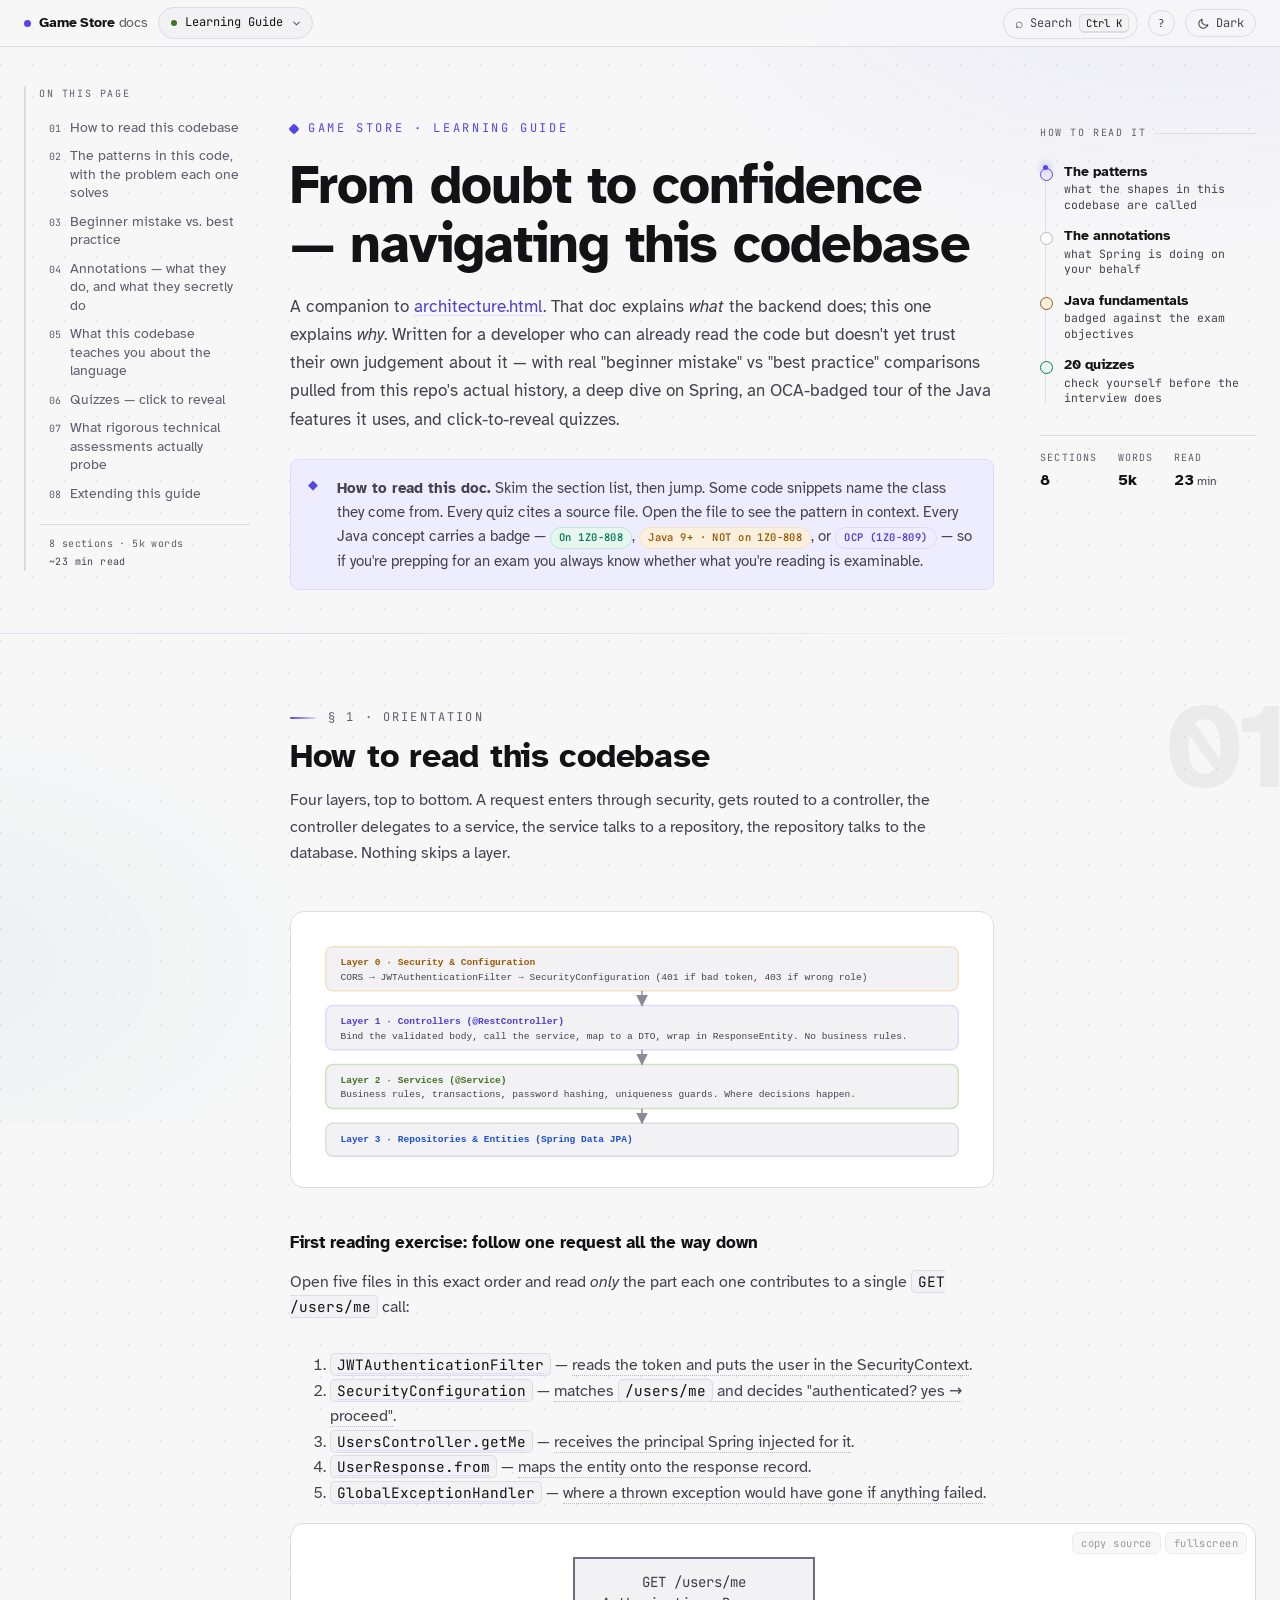
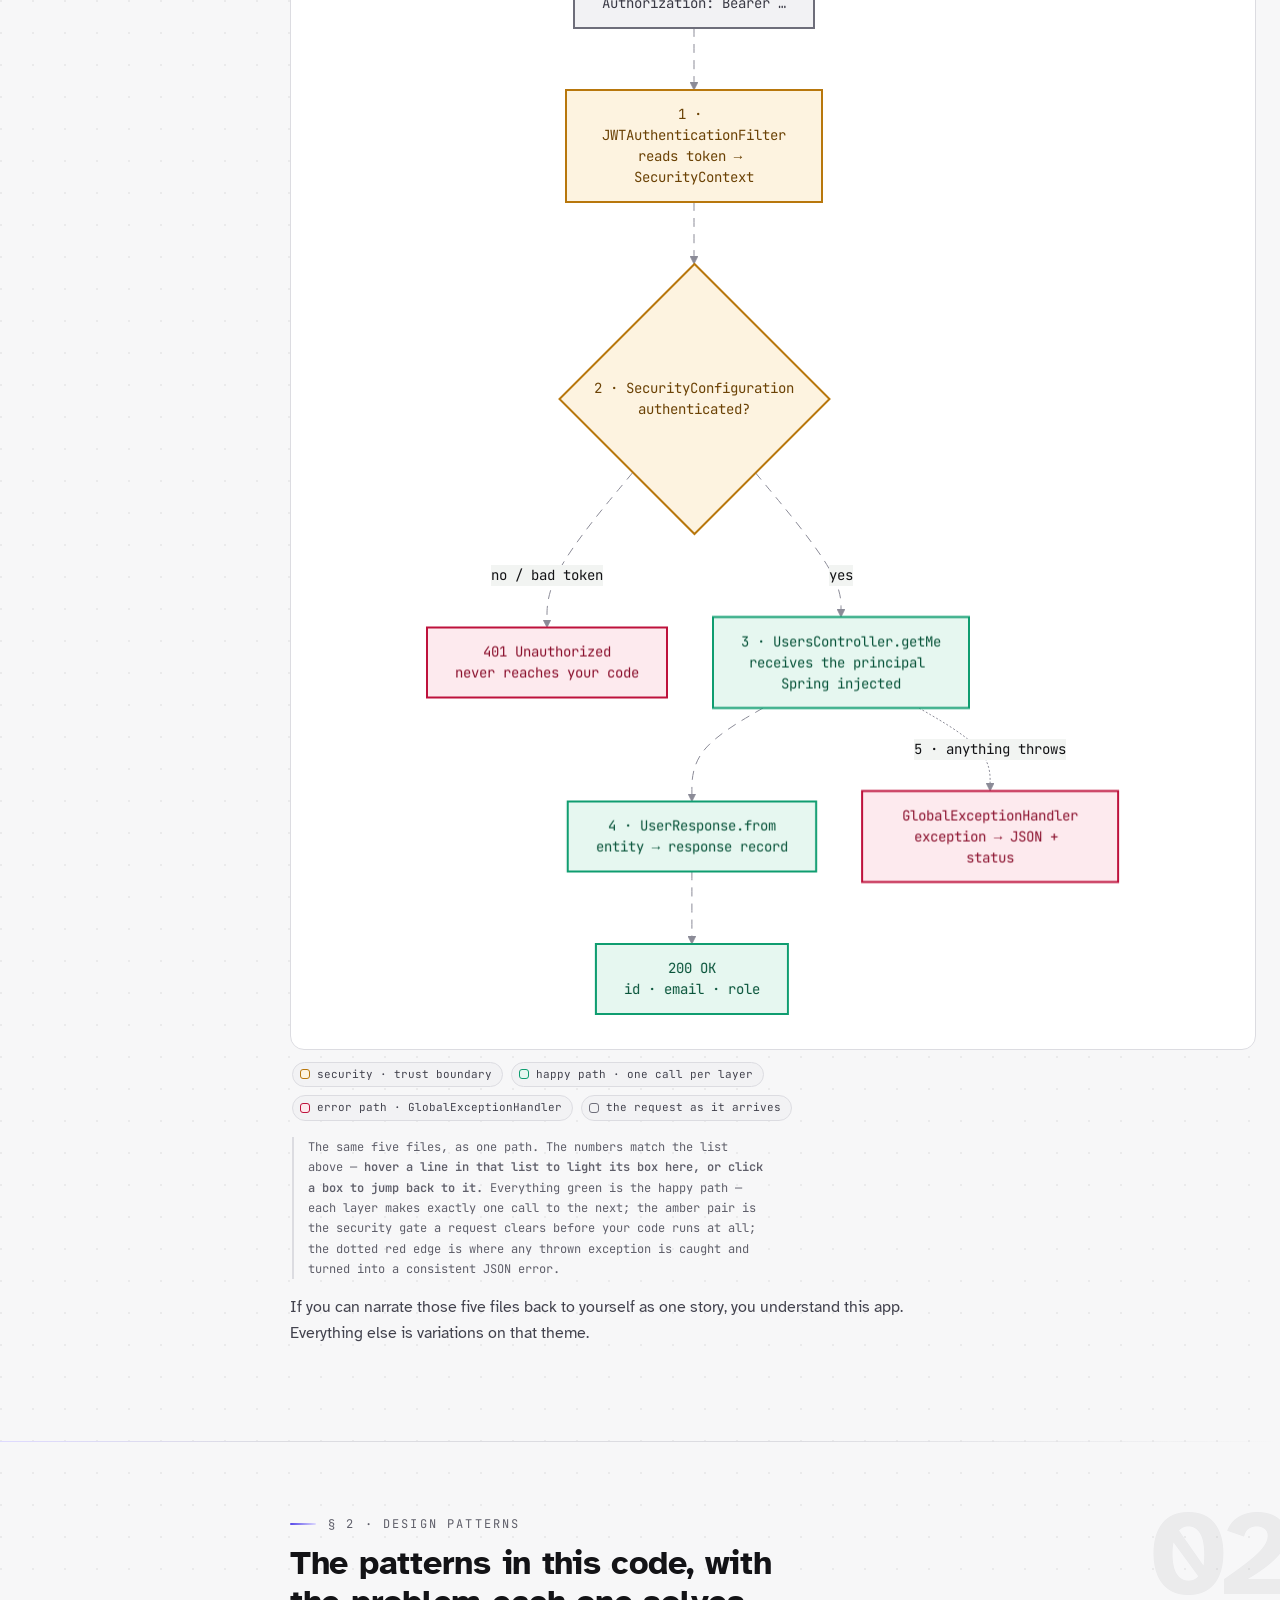
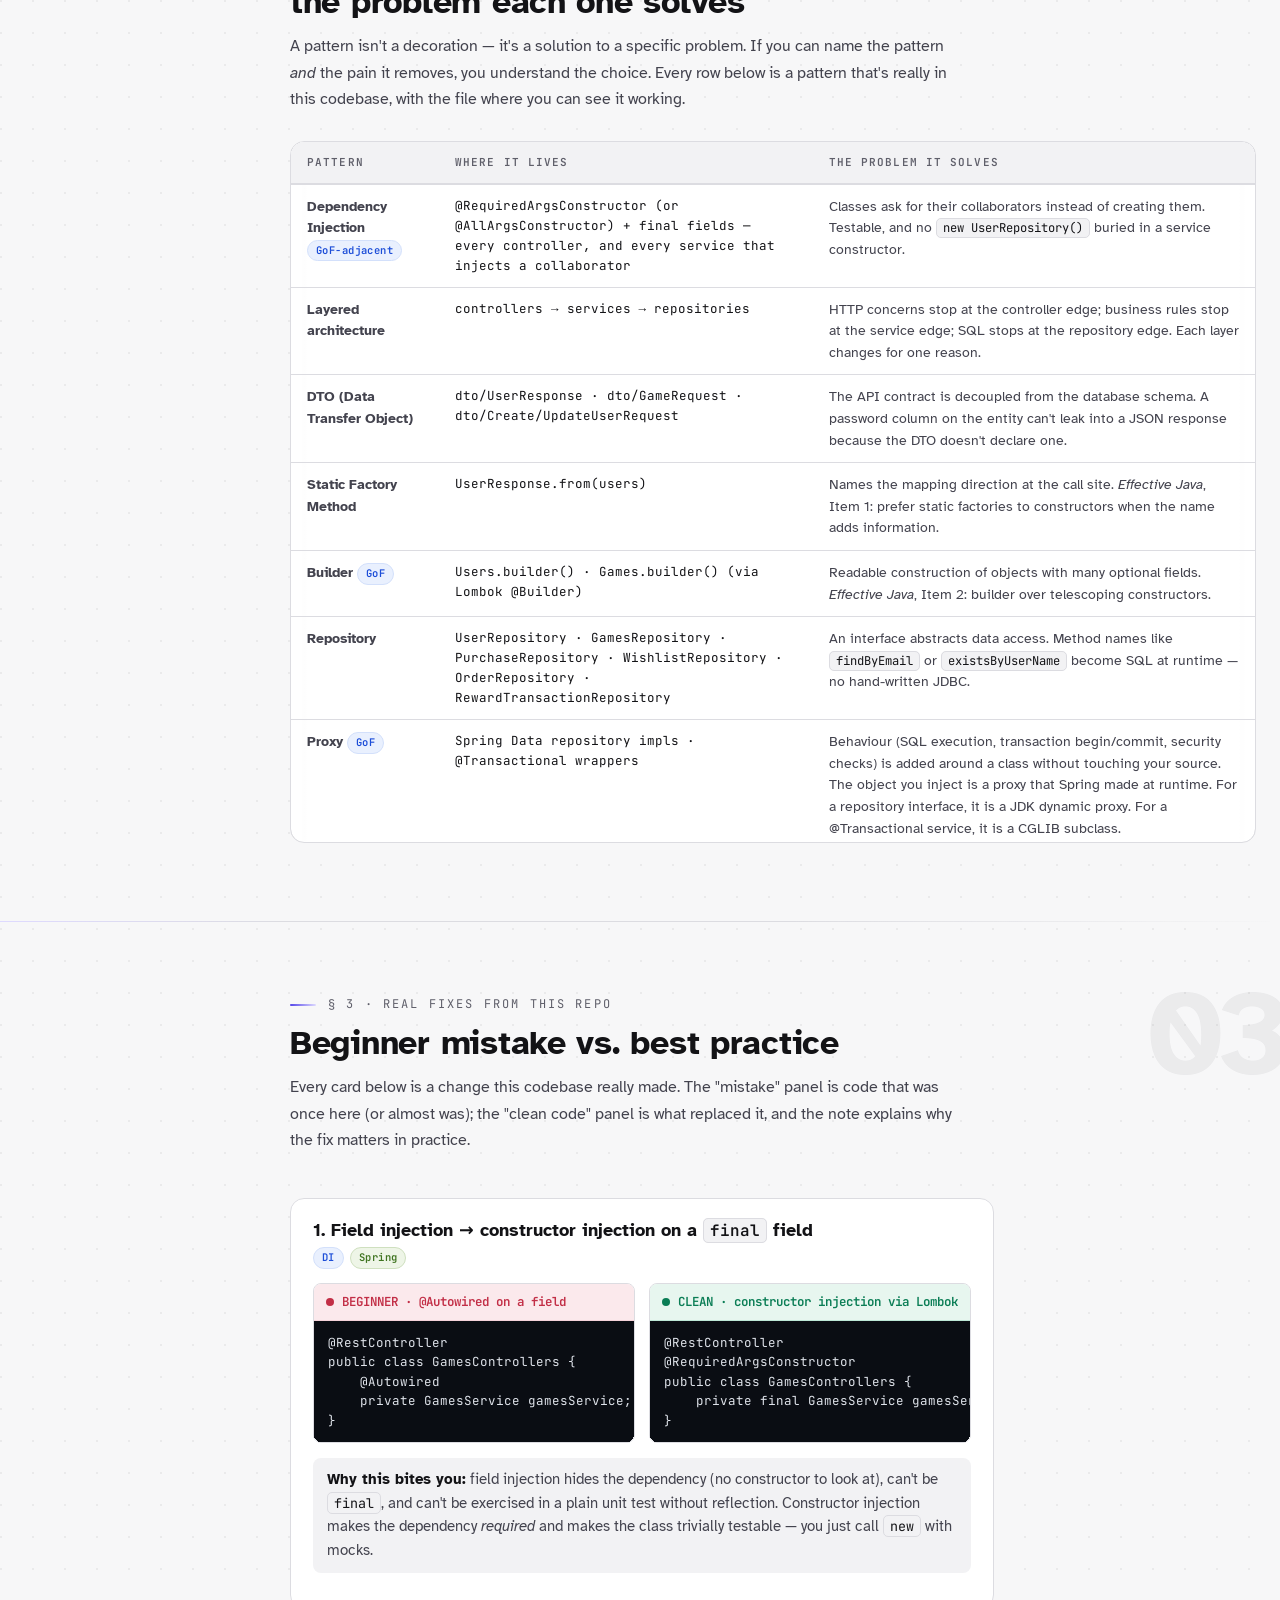
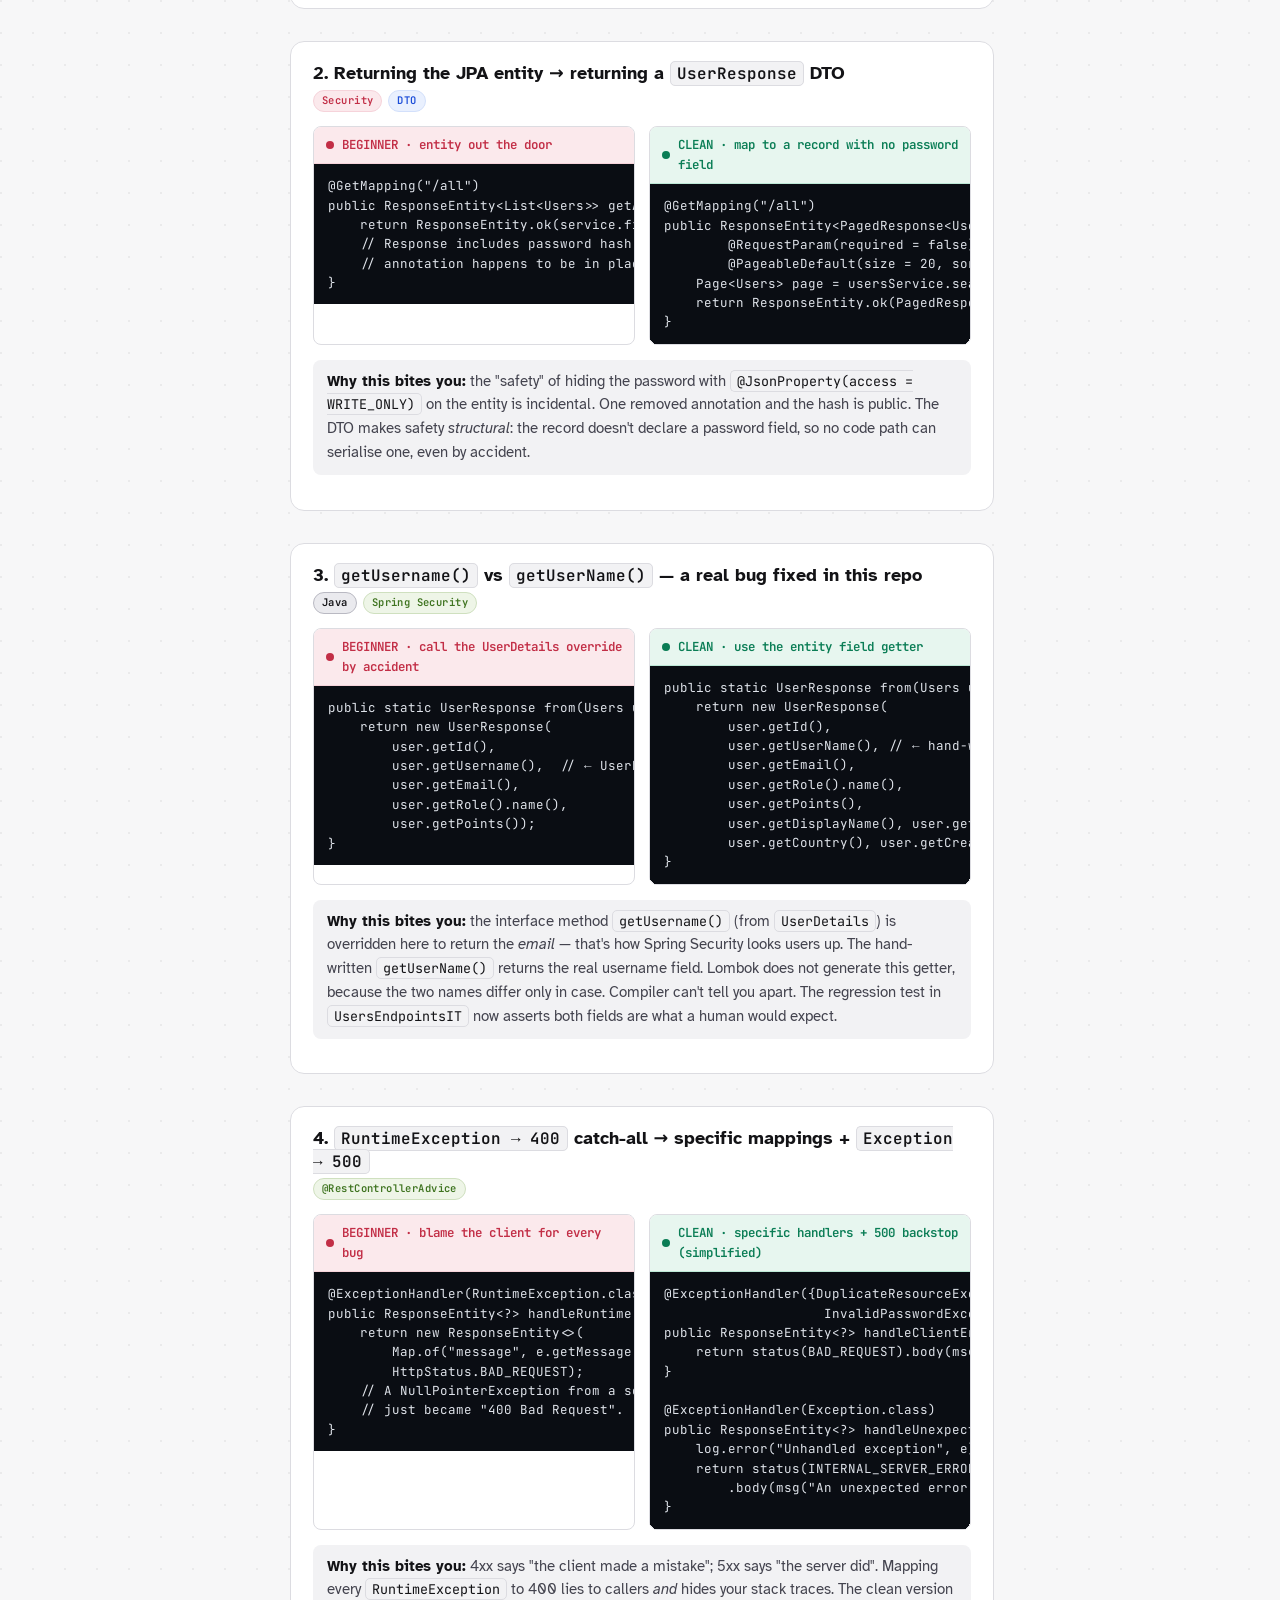
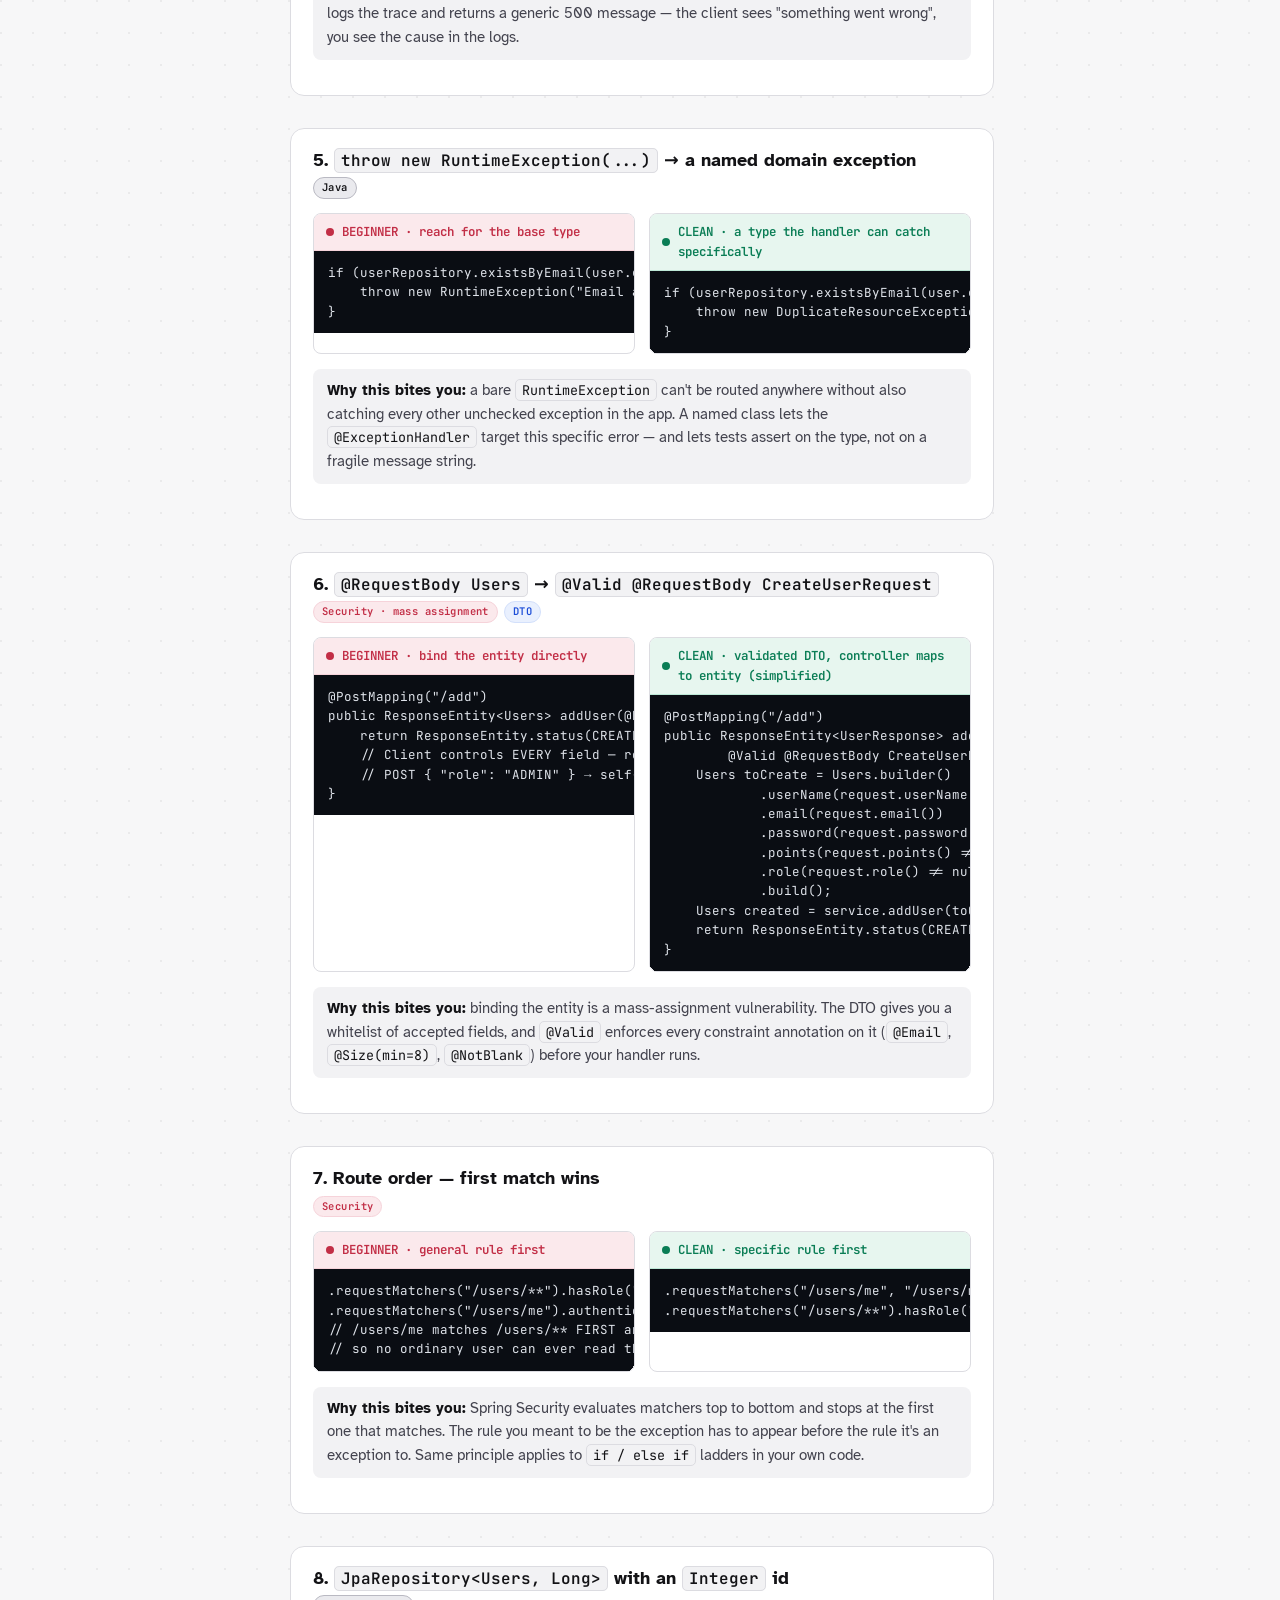
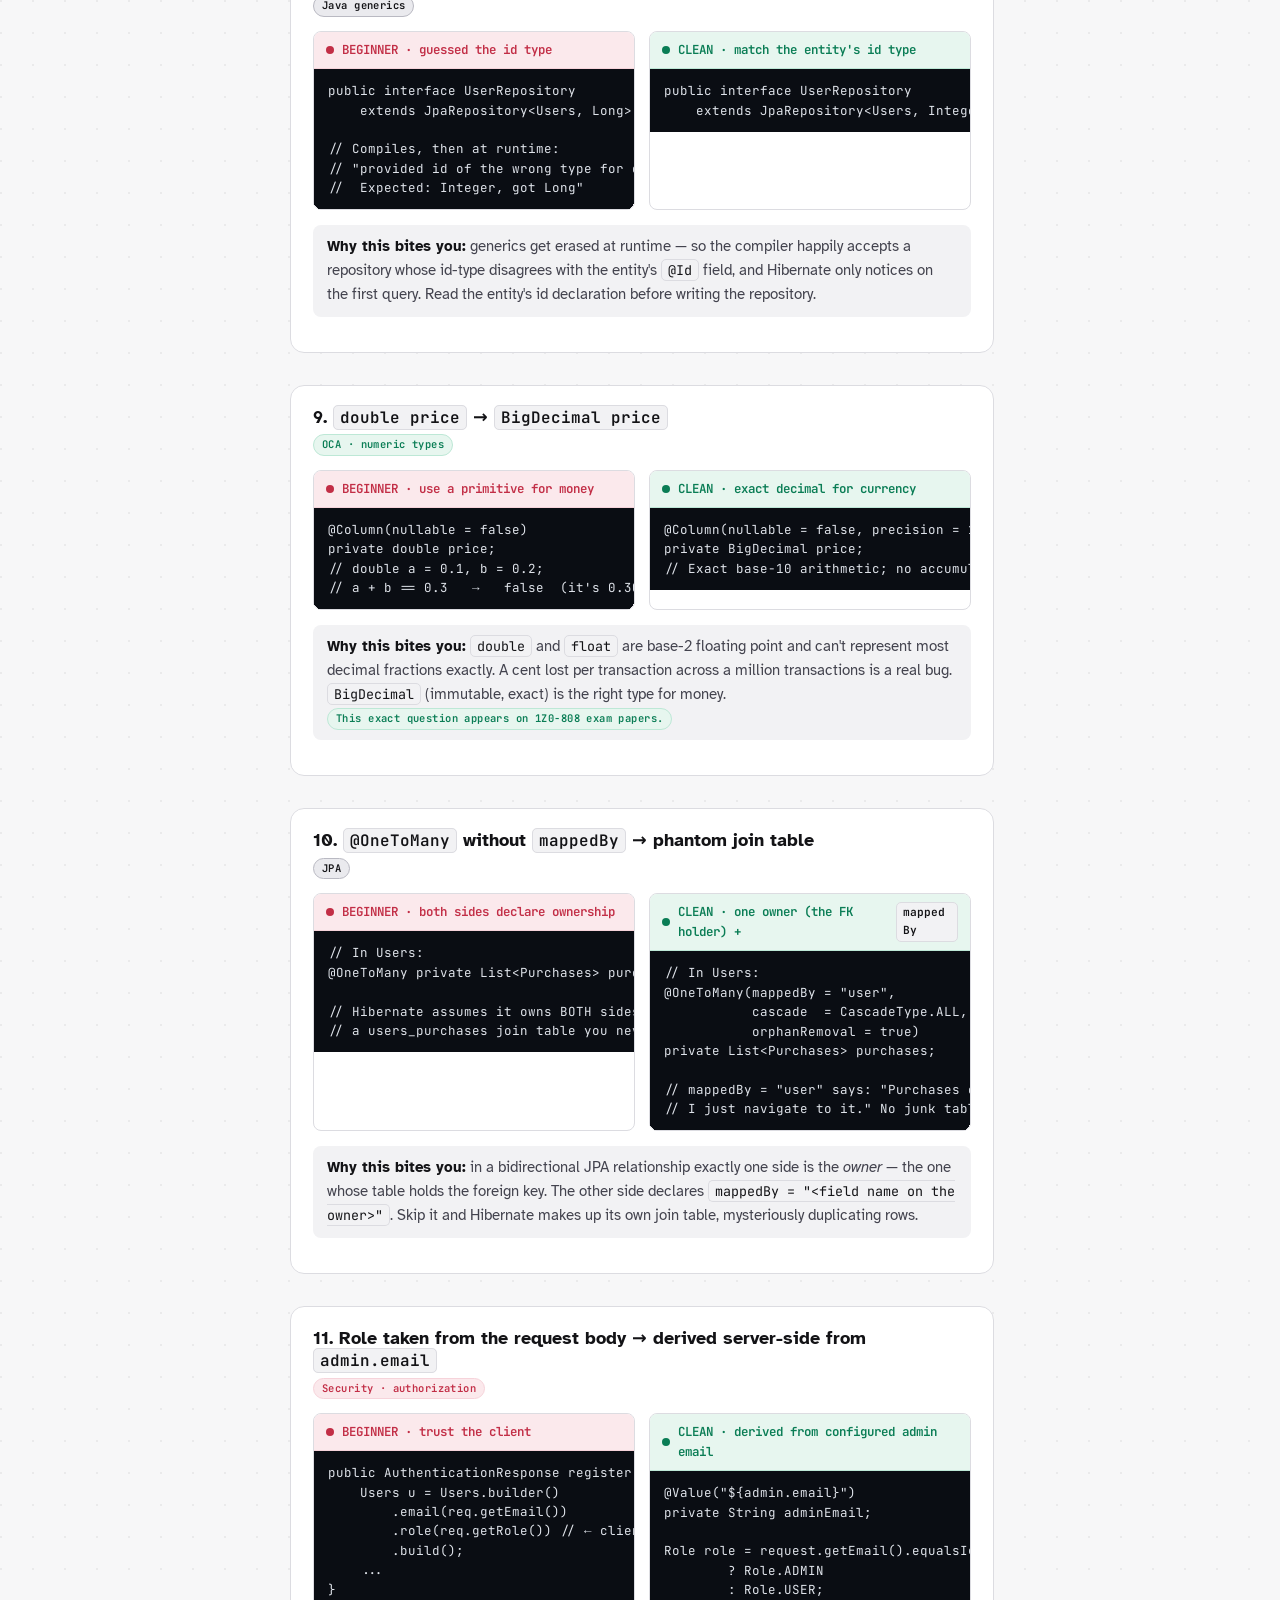
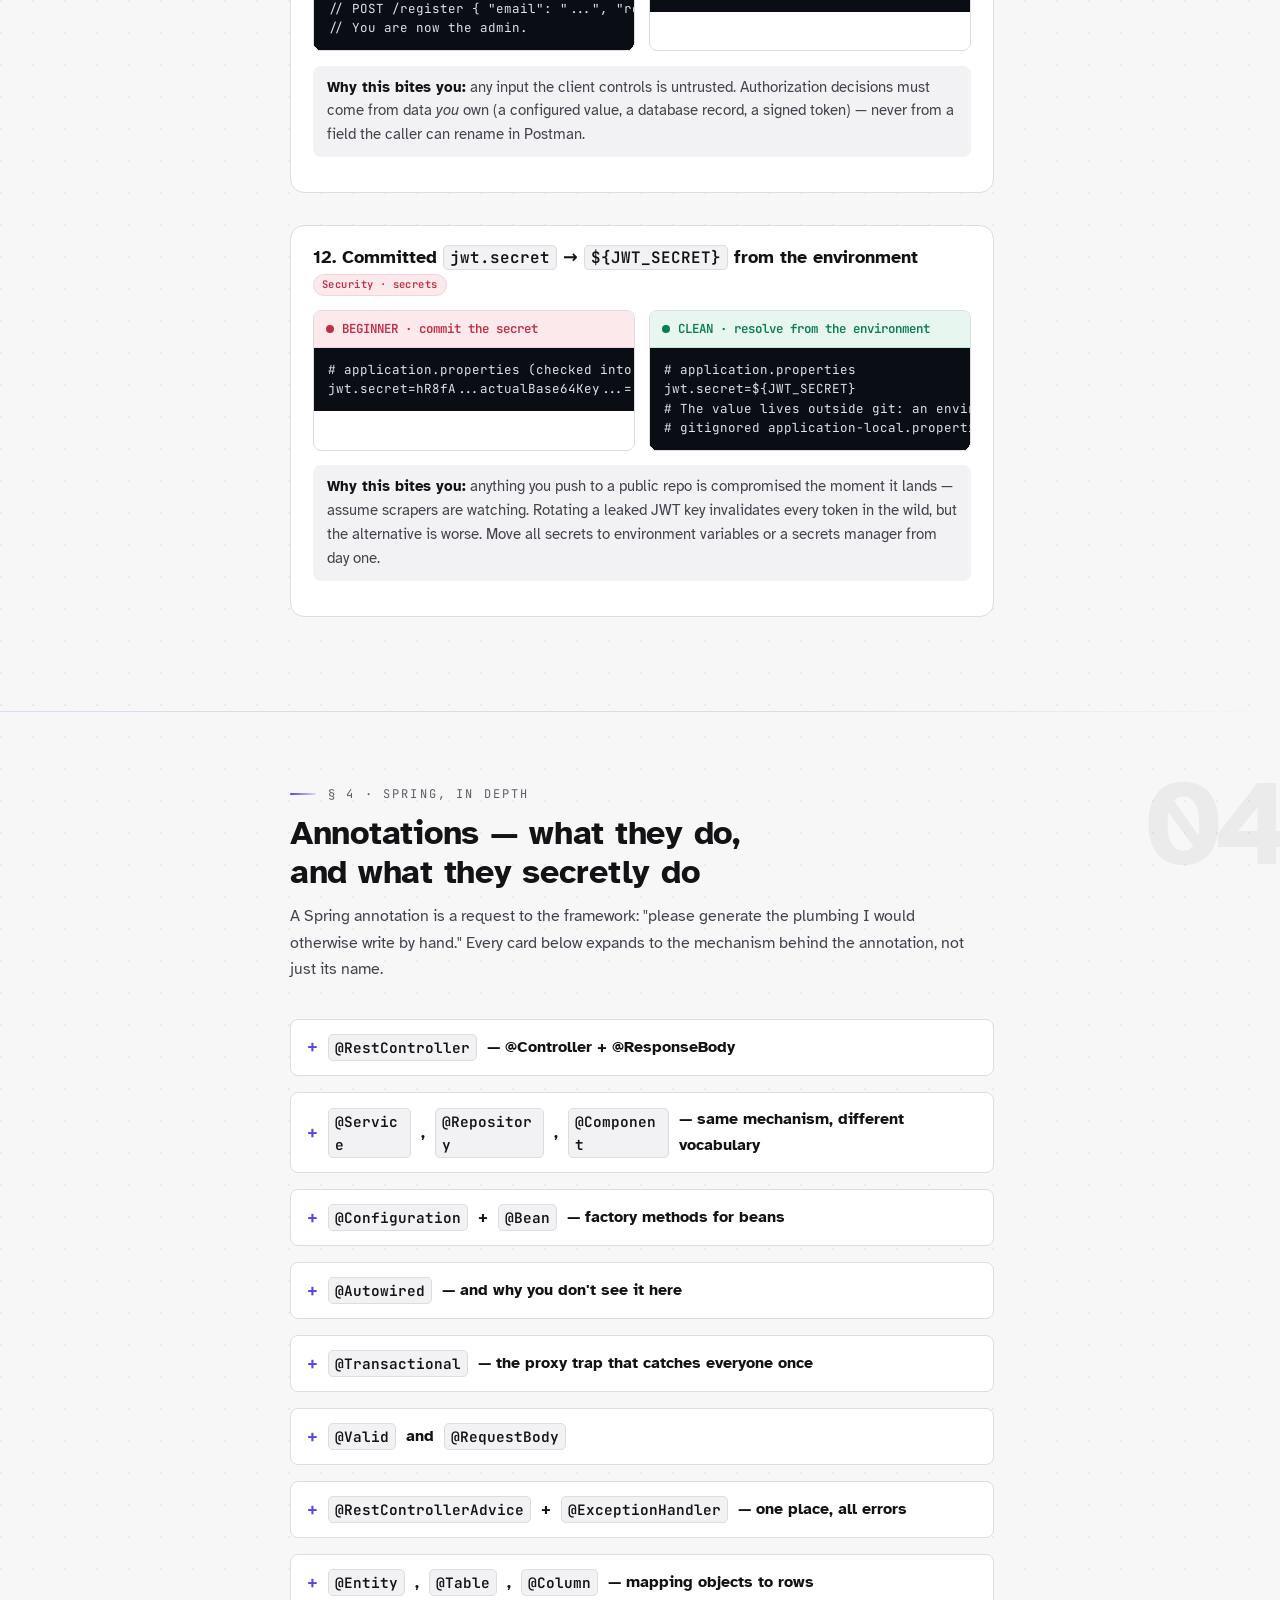
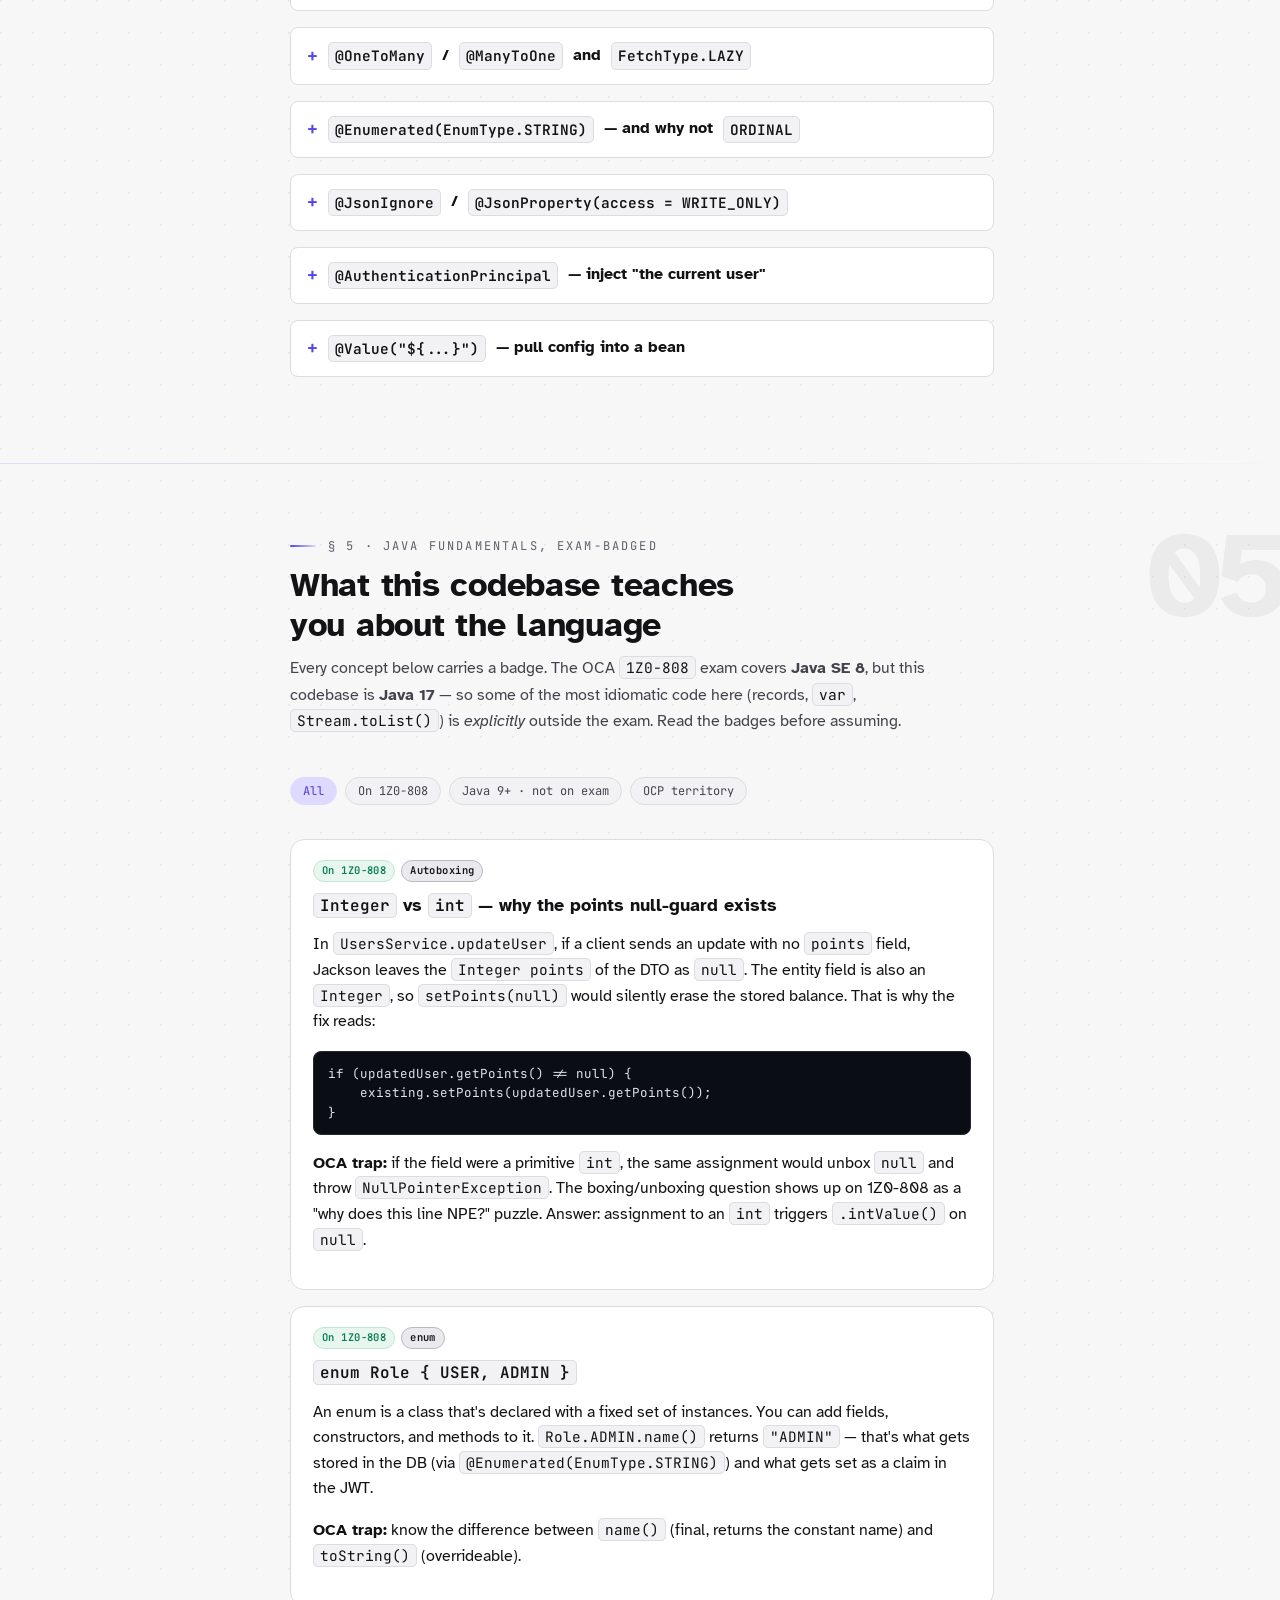
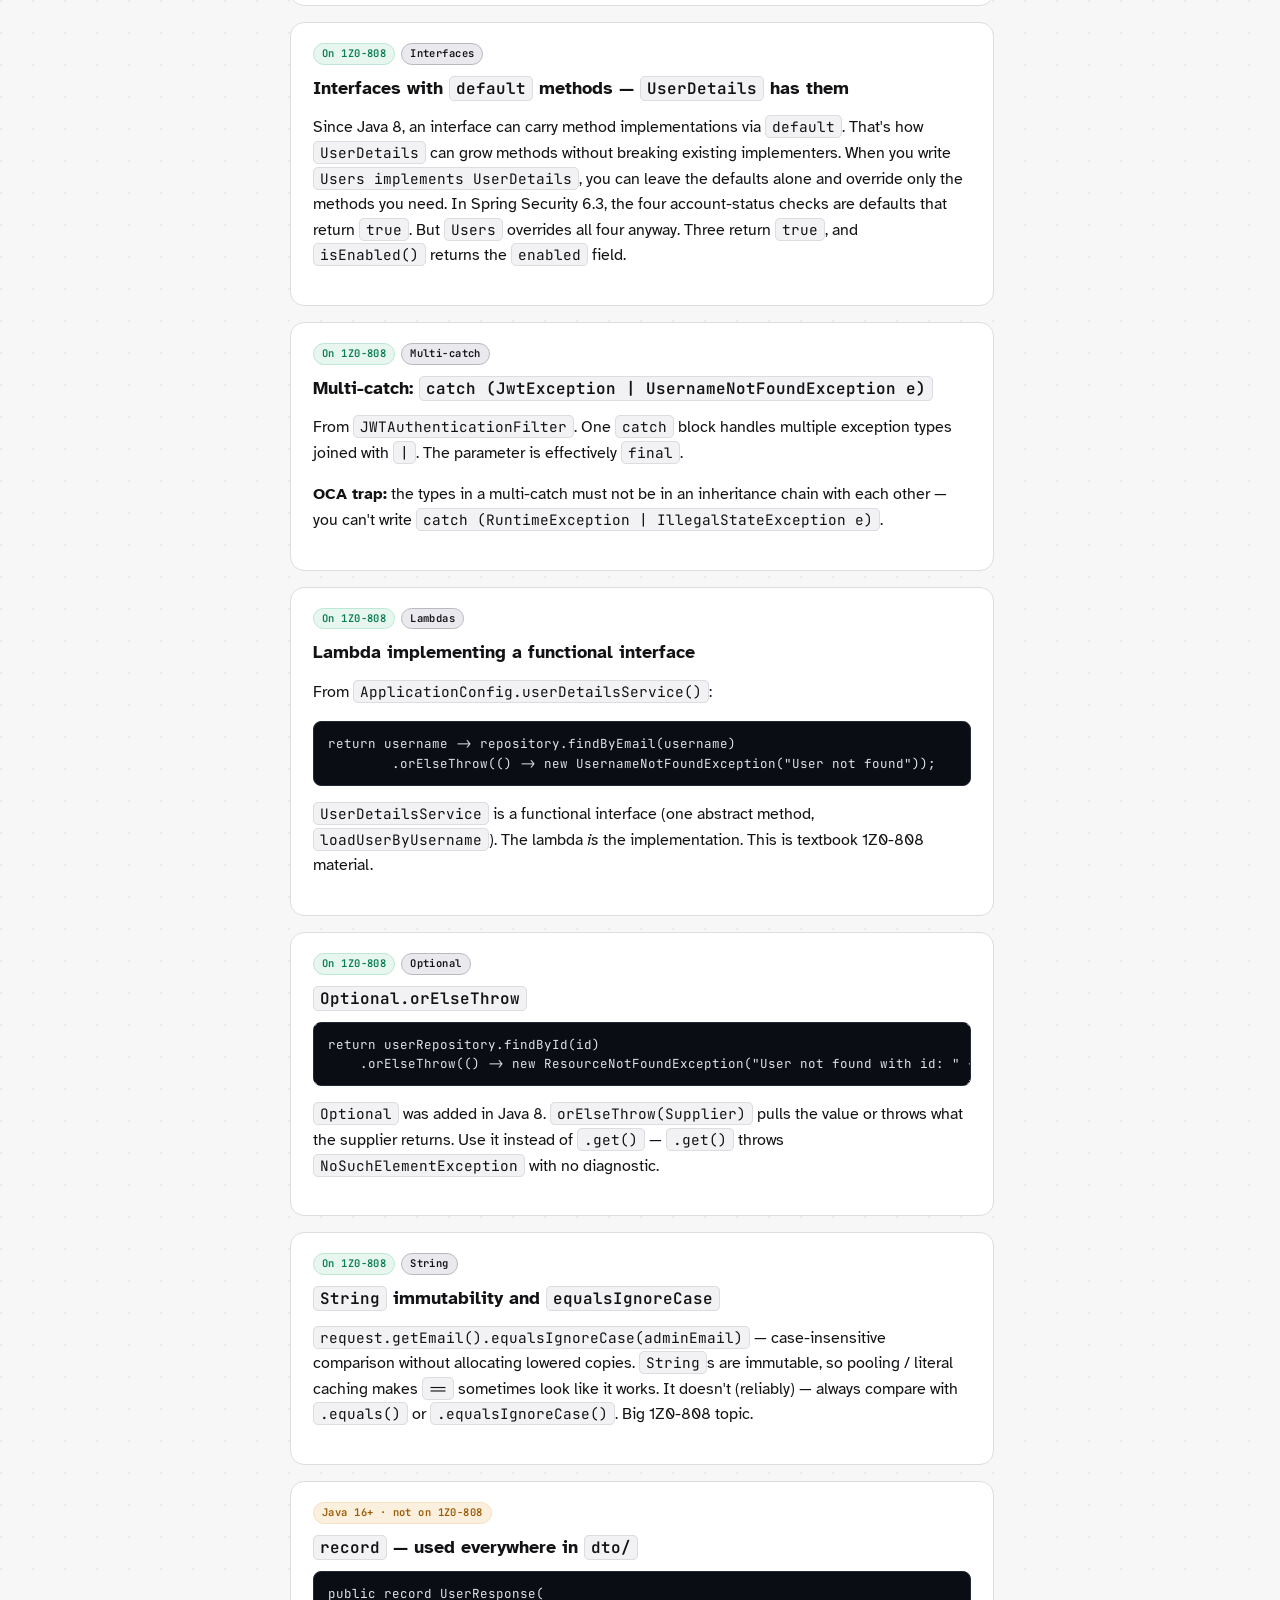
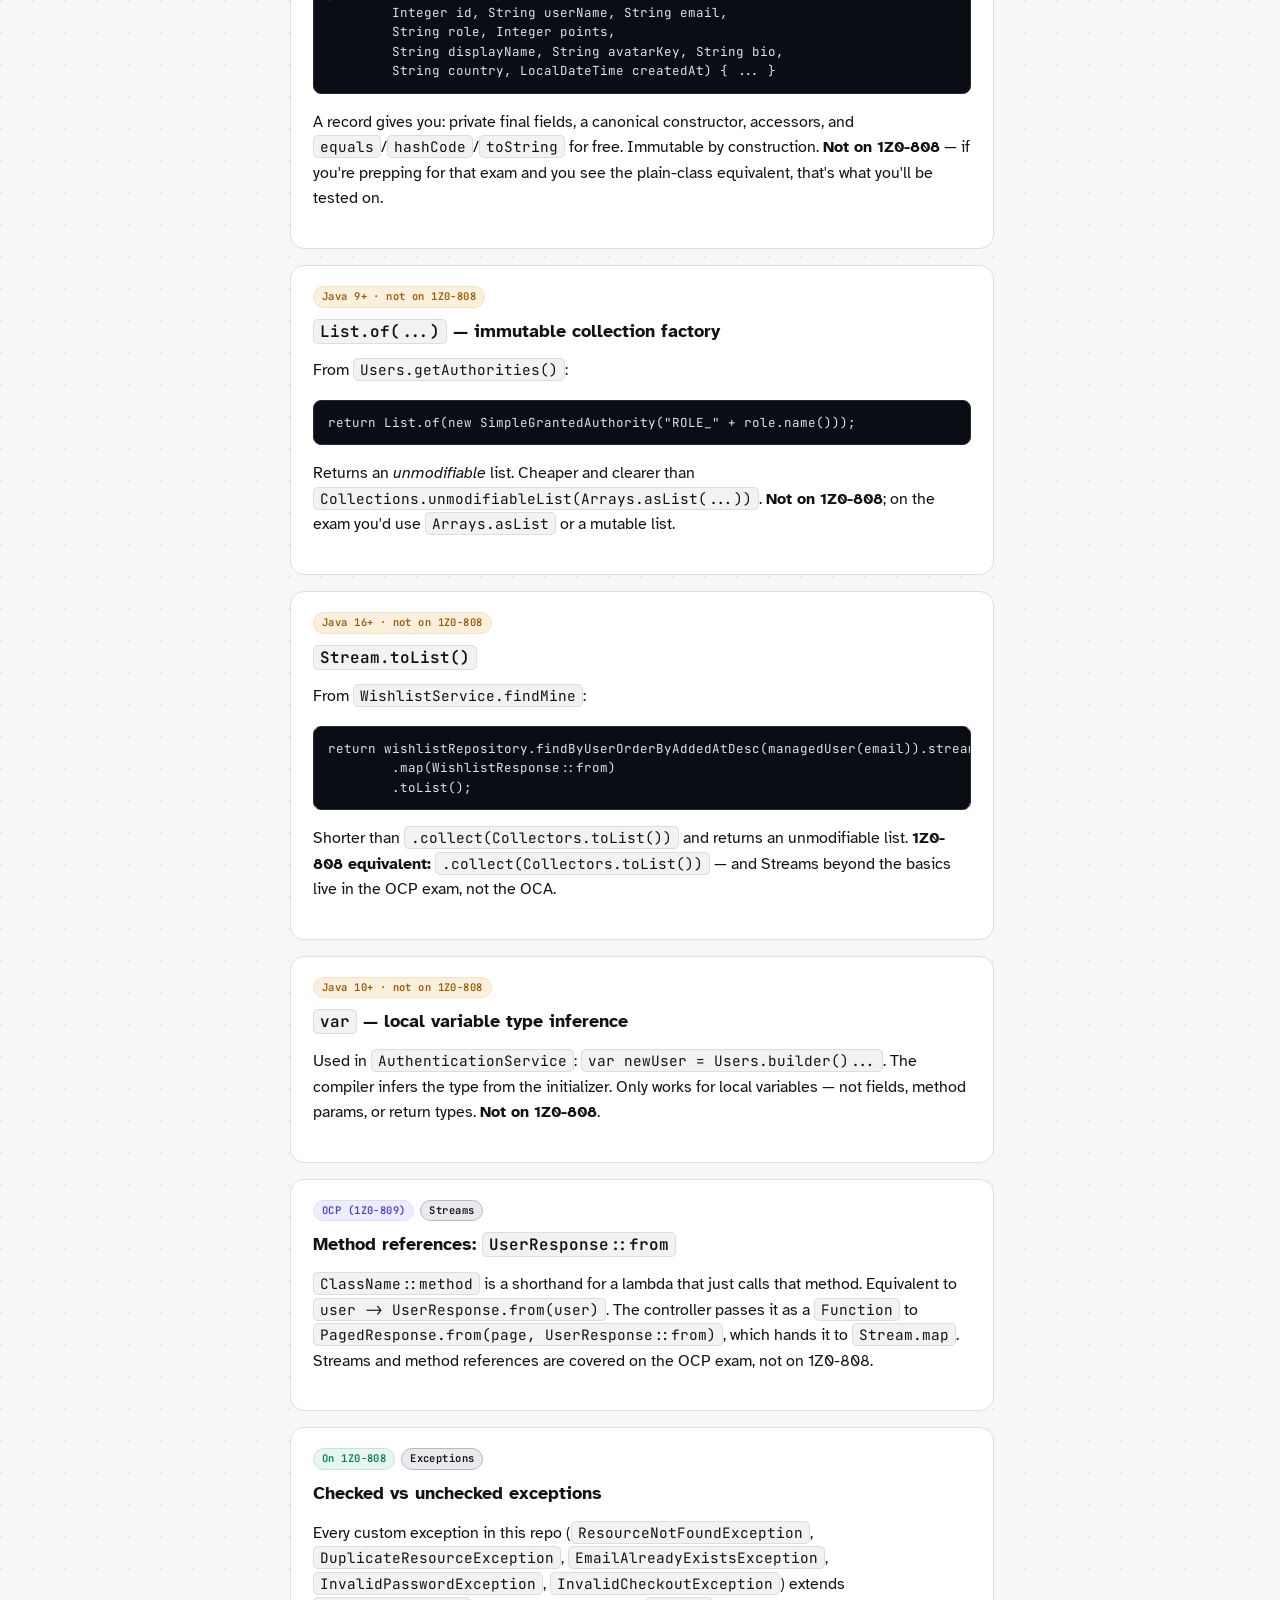
==== commit 548b3a31: "docs: correct stale facts in the HTML docs against the current code A per-document audit checked abo" ====
--- a/docs/architecture-and-learning-guide.html
+++ b/docs/architecture-and-learning-guide.html
@@ -2733,7 +2733,7 @@
         <a href="../../gameStore/docs/frontend-roadmap.html"><span class="t">Frontend Roadmap</span><span class="d">Ranked frontend work, with the quick wins that were deliberately discarded.</span></a>
         <p class="ds-pop-h">Backend · Spring Boot</p>
         <a href="architecture.html"><span class="t">Backend Architecture</span><span class="d">Stateless JWT-secured Spring Boot API — filter chain to persistence.</span></a>
-        <a aria-current="page"><span class="t">Learning Guide</span><span class="d">How to read the codebase: patterns, annotations, and 21 quizzes.</span></a>
+        <a aria-current="page"><span class="t">Learning Guide</span><span class="d">How to read the codebase: patterns, annotations, and 20 quizzes.</span></a>
         <a href="backend-roadmap.html"><span class="t">Backend Roadmap</span><span class="d">Ranked backend work, paired against the frontend roadmap.</span></a>
       </div>
     </details>
@@ -2770,8 +2770,9 @@
         quizzes.
       </p>
       <div class="callout">
-        <strong>How to read this doc.</strong> Skim the section list, then jump. Every code snippet
-        cites a real file and line so you can open it and see the pattern in context. Every Java
+        <strong>How to read this doc.</strong> Skim the section list, then jump. Some code snippets
+        name the class they come from. Every quiz cites a source file. Open the file to see the
+        pattern in context. Every Java
         concept carries a badge — <span class="pill oca">On 1Z0-808</span>,
         <span class="pill notoca">Java 9+ · NOT on 1Z0-808</span>, or
         <span class="pill ocp">OCP (1Z0-809)</span> — so if you're prepping for an exam you always
@@ -2784,7 +2785,7 @@
         <div class="s-node is-accent"><em>The patterns</em>what the shapes in this codebase are called</div>
         <div class="s-node"><em>The annotations</em>what Spring is doing on your behalf</div>
         <div class="s-node is-auth"><em>Java fundamentals</em>badged against the exam objectives</div>
-        <div class="s-node is-new"><em>21 quizzes</em>check yourself before the interview does</div>
+        <div class="s-node is-new"><em>20 quizzes</em>check yourself before the interview does</div>
       </div>
       <dl class="plate-meta"></dl>
     </aside>
@@ -2834,7 +2835,7 @@
           <g>
             <rect x="20" y="100" width="860" height="60" rx="10" stroke-width="2" style="fill:var(--panel-2);stroke:var(--accent-dim)"/>
             <text x="40" y="125" font-weight="700" style="fill:var(--accent-2)">Layer 1 · Controllers (@RestController)</text>
-            <text x="40" y="145" style="fill:var(--ink-soft)">Bind the request body (validated), call ONE service method, wrap in ResponseEntity. No logic.</text>
+            <text x="40" y="145" style="fill:var(--ink-soft)">Bind the validated body, call the service, map to a DTO, wrap in ResponseEntity. No business rules.</text>
           </g>
           <g>
             <rect x="20" y="180" width="860" height="60" rx="10" stroke-width="2" style="fill:var(--panel-2);stroke:var(--spring-dim)"/>
@@ -2922,7 +2923,7 @@
         <tbody>
           <tr>
             <td><strong>Dependency Injection</strong> <span class="pill pattern">GoF-adjacent</span></td>
-            <td class="mono">@RequiredArgsConstructor + final fields — every service and controller</td>
+            <td class="mono">@RequiredArgsConstructor (or @AllArgsConstructor) + final fields — every controller, and every service that injects a collaborator</td>
             <td>Classes ask for their collaborators instead of creating them. Testable, and no <code>new UserRepository()</code> buried in a service constructor.</td>
           </tr>
           <tr>
@@ -2947,13 +2948,13 @@
           </tr>
           <tr>
             <td><strong>Repository</strong></td>
-            <td class="mono">UserRepository · GamesRepository · PurchaseRepository</td>
-            <td>An interface abstracts data access. Method names like <code>findByTitleContainingIgnoreCase</code> become SQL at runtime — no hand-written JDBC.</td>
+            <td class="mono">UserRepository · GamesRepository · PurchaseRepository · WishlistRepository · OrderRepository · RewardTransactionRepository</td>
+            <td>An interface abstracts data access. Method names like <code>findByEmail</code> or <code>existsByUserName</code> become SQL at runtime — no hand-written JDBC.</td>
           </tr>
           <tr>
             <td><strong>Proxy</strong> <span class="pill pattern">GoF</span></td>
             <td class="mono">Spring Data repository impls · @Transactional wrappers</td>
-            <td>Behaviour (SQL execution, transaction begin/commit, security checks) is added around a class without touching your source. The object you inject is a subclass Spring made at runtime.</td>
+            <td>Behaviour (SQL execution, transaction begin/commit, security checks) is added around a class without touching your source. The object you inject is a proxy that Spring made at runtime. For a repository interface, it is a JDK dynamic proxy. For a @Transactional service, it is a CGLIB subclass.</td>
           </tr>
           <tr>
             <td><strong>Chain of Responsibility</strong> <span class="pill pattern">GoF</span></td>
@@ -3050,24 +3051,24 @@
         <div class="col good">
           <header><span class="dot"></span>CLEAN · map to a record with no password field</header>
 <pre><code>@GetMapping("/all")
-public ResponseEntity&lt;List&lt;UserResponse&gt;&gt; getAllUsers() {
-    List&lt;UserResponse&gt; users = service.findAllUsers().stream()
-            .map(UserResponse::from)
-            .toList();
-    return ResponseEntity.ok(users);
+public ResponseEntity&lt;PagedResponse&lt;UserResponse&gt;&gt; getAllUsers(
+        @RequestParam(required = false) String q,
+        @PageableDefault(size = 20, sort = "id") Pageable pageable) {
+    Page&lt;Users&gt; page = usersService.search(q, pageable);
+    return ResponseEntity.ok(PagedResponse.from(page, UserResponse::from));
 }
 </code></pre>
         </div>
       </div>
-      <p class="why"><strong>Why this bites you:</strong> the "safety" of hiding the password with a
-      <code>@JsonIgnore</code> is incidental — one removed annotation and the hash is public. The
+      <p class="why"><strong>Why this bites you:</strong> the "safety" of hiding the password with
+      <code>@JsonProperty(access = WRITE_ONLY)</code> on the entity is incidental. One removed annotation and the hash is public. The
       DTO makes safety <em>structural</em>: the record doesn't declare a password field, so no code
       path can serialise one, even by accident.</p>
     </div>
 
     <!-- 3. getUsername vs getUserName -->
     <div class="card">
-      <h3>3. <code>getUsername()</code> vs <code>getUserName()</code> — today's real bug</h3>
+      <h3>3. <code>getUsername()</code> vs <code>getUserName()</code> — a real bug fixed in this repo</h3>
       <div class="meta"><span class="pill core">Java</span><span class="pill spring">Spring Security</span></div>
       <div class="compare">
         <div class="col bad">
@@ -3087,18 +3088,21 @@
 <pre><code>public static UserResponse from(Users user) {
     return new UserResponse(
         user.getId(),
-        user.getUserName(), // ← real Lombok getter for the field
+        user.getUserName(), // ← hand-written getter for the userName field
         user.getEmail(),
         user.getRole().name(),
-        user.getPoints());
+        user.getPoints(),
+        user.getDisplayName(), user.getAvatarKey(), user.getBio(),
+        user.getCountry(), user.getCreatedAt());
 }
 </code></pre>
         </div>
       </div>
       <p class="why"><strong>Why this bites you:</strong> the interface method <code>getUsername()</code>
       (from <code>UserDetails</code>) is overridden here to return the <em>email</em> — that's how
-      Spring Security looks users up. Lombok's generated <code>getUserName()</code> returns the real
-      username field. Compiler can't tell you apart. The regression test in
+      Spring Security looks users up. The hand-written <code>getUserName()</code> returns the real
+      username field. Lombok does not generate this getter, because the two names differ only in
+      case. Compiler can't tell you apart. The regression test in
       <code>UsersEndpointsIT</code> now asserts both fields are what a human would expect.</p>
     </div>
 
@@ -3120,10 +3124,10 @@
 </code></pre>
         </div>
         <div class="col good">
-          <header><span class="dot"></span>CLEAN · specific handlers + honest 500 backstop</header>
-<pre><code>@ExceptionHandler({DuplicateResourceException.class,
-                    EmailAlreadyExistsException.class})
-public ResponseEntity&lt;?&gt; handleDuplicate(RuntimeException e) {
+          <header><span class="dot"></span>CLEAN · specific handlers + 500 backstop (simplified)</header>
+<pre><code>@ExceptionHandler({DuplicateResourceException.class, EmailAlreadyExistsException.class,
+                    InvalidPasswordException.class, InvalidCheckoutException.class})
+public ResponseEntity&lt;?&gt; handleClientError(RuntimeException e) {
     return status(BAD_REQUEST).body(msg(e.getMessage()));
 }
 
@@ -3184,7 +3188,7 @@
 </code></pre>
         </div>
         <div class="col good">
-          <header><span class="dot"></span>CLEAN · validated DTO, controller maps to entity</header>
+          <header><span class="dot"></span>CLEAN · validated DTO, controller maps to entity (simplified)</header>
 <pre><code>@PostMapping("/add")
 public ResponseEntity&lt;UserResponse&gt; addUser(
         @Valid @RequestBody CreateUserRequest request) {
@@ -3192,6 +3196,7 @@
             .userName(request.userName())
             .email(request.email())
             .password(request.password())
+            .points(request.points() != null ? request.points() : 0)
             .role(request.role() != null ? request.role() : Role.USER)
             .build();
     Users created = service.addUser(toCreate);
@@ -3221,7 +3226,7 @@
         </div>
         <div class="col good">
           <header><span class="dot"></span>CLEAN · specific rule first</header>
-<pre><code>.requestMatchers("/users/me").authenticated()
+<pre><code>.requestMatchers("/users/me", "/users/me/**").authenticated()
 .requestMatchers("/users/**").hasRole("ADMIN")
 </code></pre>
         </div>
@@ -3275,7 +3280,7 @@
         </div>
         <div class="col good">
           <header><span class="dot"></span>CLEAN · exact decimal for currency</header>
-<pre><code>@Column(nullable = false)
+<pre><code>@Column(nullable = false, precision = 10, scale = 2)
 private BigDecimal price;
 // Exact base-10 arithmetic; no accumulated rounding.
 </code></pre>
@@ -3369,8 +3374,8 @@
           <header><span class="dot"></span>CLEAN · resolve from the environment</header>
 <pre><code># application.properties
 jwt.secret=${JWT_SECRET}
-# The value lives outside git — env var, .env not committed,
-# secrets manager, etc.
+# The value lives outside git: an environment variable, or the
+# gitignored application-local.properties (run with the local profile).
 </code></pre>
         </div>
       </div>
@@ -3453,7 +3458,10 @@
         transaction. Calls made <em>within</em> the same class (<code>this.someMethod()</code>) bypass the
         proxy and lose the transaction — this is the "self-invocation trap".</p>
         <p>By default, rollback fires on unchecked exceptions only. If you want checked exceptions
-        to trigger rollback: <code>@Transactional(rollbackFor = SomeChecked.class)</code>.</p>
+        to trigger rollback: <code>@Transactional(rollbackOn = SomeChecked.class)</code>. The
+        services in this repo import <code>jakarta.transaction.Transactional</code>, and that
+        annotation names the attribute <code>rollbackOn</code>. The Spring annotation calls it
+        <code>rollbackFor</code>.</p>
       </div>
     </details>
 
@@ -3485,8 +3493,11 @@
         generated table name; <code>@Column</code> overrides the column name or adds constraints
         (<code>nullable = false</code>, <code>unique = true</code>, <code>columnDefinition = "TEXT"</code>).
         Hibernate builds a metamodel from these at boot and generates SQL on demand.</p>
-        <p><code>spring.jpa.hibernate.ddl-auto=update</code> lets Hibernate evolve the schema to match
-        the entities on startup — a lovely convenience in dev and an operational hazard in prod.</p>
+        <p>This repo sets <code>spring.jpa.hibernate.ddl-auto=validate</code>. Flyway migrations
+        (V1 to V6) build the schema. At startup, Hibernate only checks that every entity matches
+        it. Any drift stops the startup. The value <code>update</code>, which the repo used
+        before Flyway, lets Hibernate change the schema itself. That is a convenience in dev and an
+        operational hazard in prod.</p>
       </div>
     </details>
 
@@ -3537,8 +3548,12 @@
       <summary><code>@Value("${...}")</code> — pull config into a bean</summary>
       <div class="body">
         <p><code>@Value</code> injects a resolved property (from application.properties, an env var, or a
-        yaml file) into a field. <code>${JWT_SECRET}</code> resolves in this order: the environment,
-        then system properties, then application.properties. That's the mechanism behind
+        yaml file) into a field. In <code>JwtService</code>, <code>@Value("${jwt.secret}")</code>
+        reads the line <code>jwt.secret=${JWT_SECRET}</code> from application.properties. Spring
+        then resolves <code>${JWT_SECRET}</code> from the highest source that defines it. The order
+        is JVM system properties, then environment variables, then
+        <code>application-local.properties</code> when the local profile is active. That is the
+        mechanism behind
         <strong>Mistake #12</strong>.</p>
       </div>
     </details>
@@ -3567,15 +3582,18 @@
     <div id="java-cards">
       <div class="card" data-tag="oca">
         <div class="meta"><span class="pill oca">On 1Z0-808</span><span class="pill core">Autoboxing</span></div>
-        <h3><code>Integer</code> vs <code>int</code> — the NPE that motivated today's null-guard</h3>
+        <h3><code>Integer</code> vs <code>int</code> — why the points null-guard exists</h3>
         <p>In <code>UsersService.updateUser</code>, if a client sends an update with no <code>points</code> field, Jackson
-        leaves the DTO's <code>Integer points</code> as <code>null</code>. Autoboxing a <code>null</code> Integer into an <code>int</code>
-        throws <code>NullPointerException</code>. That's why the fix reads:</p>
+        leaves the <code>Integer points</code> of the DTO as <code>null</code>. The entity field is also an
+        <code>Integer</code>, so <code>setPoints(null)</code> would silently erase the stored balance.
+        That is why the fix reads:</p>
 <pre><code>if (updatedUser.getPoints() != null) {
     existing.setPoints(updatedUser.getPoints());
 }
 </code></pre>
-        <p><strong>OCA trap:</strong> the boxing/unboxing question shows up on 1Z0-808 as a "why does
+        <p><strong>OCA trap:</strong> if the field were a primitive <code>int</code>, the same
+        assignment would unbox <code>null</code> and throw <code>NullPointerException</code>. The
+        boxing/unboxing question shows up on 1Z0-808 as a "why does
         this line NPE?" puzzle. Answer: assignment to an <code>int</code> triggers <code>.intValue()</code> on
         <code>null</code>.</p>
       </div>
@@ -3596,9 +3614,10 @@
         <h3>Interfaces with <code>default</code> methods — <code>UserDetails</code> has them</h3>
         <p>Since Java 8, an interface can carry method implementations via <code>default</code>. That's how
         <code>UserDetails</code> can grow methods without breaking existing implementers. When you write
-        <code>Users implements UserDetails</code> you can leave the defaults alone (they return
-        <code>true</code> for the "non-locked", "non-expired" methods here) and only override the ones you
-        care about.</p>
+        <code>Users implements UserDetails</code>, you can leave the defaults alone and override only
+        the methods you need. In Spring Security 6.3, the four account-status checks are
+        defaults that return <code>true</code>. But <code>Users</code> overrides all four anyway. Three return
+        <code>true</code>, and <code>isEnabled()</code> returns the <code>enabled</code> field.</p>
       </div>
 
       <div class="card" data-tag="oca">
@@ -3643,11 +3662,13 @@
       </div>
 
       <div class="card" data-tag="notoca">
-        <div class="meta"><span class="pill notoca">Java 14+ · not on 1Z0-808</span></div>
+        <div class="meta"><span class="pill notoca">Java 16+ · not on 1Z0-808</span></div>
         <h3><code>record</code> — used everywhere in <code>dto/</code></h3>
 <pre><code>public record UserResponse(
         Integer id, String userName, String email,
-        String role, Integer points) { ... }
+        String role, Integer points,
+        String displayName, String avatarKey, String bio,
+        String country, LocalDateTime createdAt) { ... }
 </code></pre>
         <p>A record gives you: private final fields, a canonical constructor, accessors, and
         <code>equals</code>/<code>hashCode</code>/<code>toString</code> for free. Immutable by construction. <strong>Not on
@@ -3669,8 +3690,9 @@
       <div class="card" data-tag="notoca">
         <div class="meta"><span class="pill notoca">Java 16+ · not on 1Z0-808</span></div>
         <h3><code>Stream.toList()</code></h3>
-<pre><code>List&lt;UserResponse&gt; users = service.findAllUsers().stream()
-        .map(UserResponse::from)
+        <p>From <code>WishlistService.findMine</code>:</p>
+<pre><code>return wishlistRepository.findByUserOrderByAddedAtDesc(managedUser(email)).stream()
+        .map(WishlistResponse::from)
         .toList();
 </code></pre>
         <p>Shorter than <code>.collect(Collectors.toList())</code> and returns an unmodifiable list.
@@ -3690,7 +3712,8 @@
         <div class="meta"><span class="pill ocp">OCP (1Z0-809)</span><span class="pill core">Streams</span></div>
         <h3>Method references: <code>UserResponse::from</code></h3>
         <p><code>ClassName::method</code> is a shorthand for a lambda that just calls that method. Equivalent
-        to <code>user -&gt; UserResponse.from(user)</code>. Passed as a <code>Function</code> to <code>Stream.map</code>. Streams
+        to <code>user -&gt; UserResponse.from(user)</code>. The controller passes it as a <code>Function</code> to
+        <code>PagedResponse.from(page, UserResponse::from)</code>, which hands it to <code>Stream.map</code>. Streams
         and method references are covered on the OCP exam, not on 1Z0-808.</p>
       </div>
 
@@ -3698,9 +3721,10 @@
         <div class="meta"><span class="pill oca">On 1Z0-808</span><span class="pill core">Exceptions</span></div>
         <h3>Checked vs unchecked exceptions</h3>
         <p>Every custom exception in this repo (<code>ResourceNotFoundException</code>,
-        <code>DuplicateResourceException</code>, <code>EmailAlreadyExistsException</code>) extends
+        <code>DuplicateResourceException</code>, <code>EmailAlreadyExistsException</code>,
+        <code>InvalidPasswordException</code>, <code>InvalidCheckoutException</code>) extends
         <code>RuntimeException</code>. That's unchecked — no <code>throws</code> clause required, no boilerplate for
-        callers, and Spring's <code>@Transactional</code> default rollback applies. Checked exceptions
+        callers, and the default rollback rule of <code>@Transactional</code> applies. Checked exceptions
         (things that extend <code>Exception</code> directly) force every caller to handle or declare them.
         Prefer unchecked for programming errors; use checked for genuinely recoverable conditions.
         <strong>1Z0-808 examinable.</strong></p>
@@ -3728,7 +3752,9 @@
       <div class="card" data-tag="oca">
         <div class="meta"><span class="pill oca">On 1Z0-808</span><span class="pill core">Access</span></div>
         <h3>Access modifiers — <code>public</code>, <code>protected</code>, package-private, <code>private</code></h3>
-        <p>The DTOs are <code>public record</code>s because the API surface reads them. Fields on entities
+        <p>The DTOs in <code>dto/</code> are <code>public record</code>s because the API surface reads
+        them. The three auth DTOs in <code>authentication/</code> are still Lombok <code>@Data</code>
+        classes. Fields on entities
         are <code>private</code> and accessed via Lombok's generated getters. Package-private (the default —
         no modifier) is genuinely useful for helpers; it's not "just <code>public</code> that forgot the
         word".</p>
@@ -3782,7 +3808,7 @@
       <ol>
         <li><strong>Can you explain <em>why</em>?</strong> "Why is this a service, not a helper class in the controller?" — the answer is layering, testability, and the transaction boundary.</li>
         <li><strong>Do you know when to reach for a pattern?</strong> Not "list five design patterns", but "you have three payment providers with different APIs — how do you structure that?" (Strategy, and here's why.)</li>
-        <li><strong>Can you spot a security issue in code you didn't write?</strong> Mass assignment, IDOR, secrets in git, weak password hashing, missing role check — all covered in §3 above.</li>
+        <li><strong>Can you spot a security issue in code you did not write?</strong> §3 covers mass assignment (card 6), a leaked password hash (card 2) and secrets in git (card 12). It also covers two role mistakes: the rule order in card 7 and a role taken from the request in card 11. Quiz Q2 covers IDOR. No §3 card covers password hashing itself. See the Strategy row of §2 (PasswordEncoder ← BCryptPasswordEncoder).</li>
         <li><strong>Can you talk about trade-offs?</strong> "Why 400 for duplicate email and not 409?" — the answer is a real trade-off between HTTP correctness and frontend contract stability, not a right/wrong.</li>
       </ol>
     </div>
@@ -3839,7 +3865,7 @@
   ],
   answer: 1,   // zero-indexed
   explanation: 'authorizeHttpRequests evaluates matchers top to bottom and stops at the first one that matches. Put the specific rule before the general one it\'s an exception to.',
-  cite: 'configuration/SecurityConfiguration.java:56'
+  cite: 'configuration/SecurityConfiguration.java:51'
 }
 </code></pre>
     </div>
@@ -3876,7 +3902,7 @@
 <script>
 /* GENERATED by docs/_src/build-index.mjs — do not edit. */
 window.GS_SEARCH_META = {"fe-arch":{"title":"Frontend Architecture","role":"frontend","file":"architecture.html"},"fe-catalog":{"title":"Catalog Pivot","role":"frontend","file":"catalog-architecture.html"},"fe-roadmap":{"title":"Frontend Roadmap","role":"frontend","file":"frontend-roadmap.html"},"be-arch":{"title":"Backend Architecture","role":"backend","file":"architecture.html"},"be-learn":{"title":"Learning Guide","role":"backend","file":"architecture-and-learning-guide.html"},"be-roadmap":{"title":"Backend Roadmap","role":"backend","file":"backend-roadmap.html"}};
-window.GS_SEARCH = [{"doc":"fe-arch","id":"overview","title":"The whole system on one page","kicker":"§ 1 · System Overview","text":"§ 1 · System Overview The whole system on one page Three tiers, one boundary. The browser holds the user (and the token). The Spring Boot API holds the rules. MySQL holds the data. Every write crosses the amber auth boundary; every byte on the wire is JSON. Diagram 1 · the request path as it stands today — amber marks the JWT / auth boundary.","kind":"section"},{"doc":"fe-arch","id":"layers","title":"What lives where","kicker":"§ 2 · Interactive Layer Explorer","text":"§ 2 · Interactive Layer Explorer What lives where Click a layer to see the files that live inside it and the job each one does. Every request crosses all three, in this order — the browser sends, the API validates and orchestrates, the database answers. Layer 1 · Presentation React SPA User-facing UI, routing, local auth state, HTTP client. Layer 2 · Application Spring Boot…","kind":"section"},{"doc":"fe-arch","id":"flows","title":"How the code handles a request","kicker":"§ 3 · Data Flow Walkthroughs","text":"§ 3 · Data Flow Walkthroughs How the code handles a request Four end-to-end journeys, each with the sequence on the left and the code path on the right. Every step names the file it happens in, so you can jump from a diagram arrow to a real line of code. Amber steps cross the auth boundary; green steps touch the database; red steps raise or handle an error. A User logs in B…","kind":"section"},{"doc":"fe-arch","id":"auth-state","title":"Every state AuthContext can be in","kicker":"§ 4 · Client Auth State Machine","text":"§ 4 · Client Auth State Machine Every state AuthContext can be in Auth is not just \"logged in / out\". The context has a startup phase where it doesn't yet know, and every transition is triggered by exactly one event. The router waits for Loading to end before deciding where to send anyone. Diagram 3 · isLoading is a distinct state, not a boolean flavor of \"logged out\" — that's…","kind":"section"},{"doc":"fe-arch","id":"model","title":"Three entities, one join","kicker":"§ 5 · Data Model","text":"§ 5 · Data Model Three entities, one join A user can own many games; a game can be owned by many users. Purchase is the join table, carrying the timestamp and nothing else. It does not snapshot the price yet — so editing a game's price silently rewrites what past revenue looks like. The backend brief argues the fix in § 12 · Persistence Strategy : a purchase is history, so…","kind":"section"},{"doc":"fe-arch","id":"anatomy","title":"What actually crosses the wire","kicker":"§ 6 · Request Anatomy","text":"§ 6 · Request Anatomy What actually crosses the wire Hover any underlined segment to see what that field means and who reads it. Left is what the browser sends; right is what Spring answers with. Request · authenticated read Response · 200 OK Request · login Response · signed JWT","kind":"section"},{"doc":"fe-arch","id":"failure","title":"What can go wrong, and who catches it","kicker":"§ 7 · Failure Modes","text":"§ 7 · Failure Modes What can go wrong, and who catches it A short catalog of the error paths, mapped to the code that handles each one. The extended state (§ 9) upgrades several of these from \"silent console error\" to \"toast the user sees\". 401 · Unauthorized Bad credentials on login Path matches /auth/** , so the response interceptor does not log the user out — LoginPage…","kind":"section"},{"doc":"fe-arch","id":"features","title":"Three low-effort, high-signal features","kicker":"§ 8 · The Increment","text":"§ 8 · The Increment Three low-effort, high-signal features Each plugs into scaffolding that already exists — axios interceptors, a GlobalExceptionHandler , the shared GameGrid , and existing entity fields — so nothing here touches the schema, the auth model, or the timeline. 01 / UX POLISH Skeleton loaders Swap the plain \"Loading games…\" text for shimmer cards that mirror…","kind":"section"},{"doc":"fe-arch","id":"extended","title":"The same backbone, three features overlaid","kicker":"§ 9 · Extended State","text":"§ 9 · Extended State The same backbone, three features overlaid Green nodes are net-new; indigo nodes are existing pieces that gain responsibility. Note the search path now terminates at the database instead of the browser. Diagram 4 · the extended request path. Unmarked nodes already exist and are untouched; the key below is generated from what the diagram actually colours.","kind":"section"},{"doc":"fe-arch","id":"maturity","title":"Where this project is, and where it's going","kicker":"§ 10 · Maturity Ladder","text":"§ 10 · Maturity Ladder Where this project is, and where it's going Four honest stages from \"runs on my machine\" to \"the version I'd defend in a system-design interview.\" The marker below is pinned to today. Each rung says what it proves to a reviewer — because a portfolio is judged on the evidence it produces, not the intentions behind it. You are here Stage 0 Current State…","kind":"section"},{"doc":"fe-arch","id":"roadmap","title":"What to build next — and what to deliberately skip","kicker":"§ 11 · Roadmap Board","text":"§ 11 · Roadmap Board What to build next — and what to deliberately skip Every candidate improvement scored on difficulty , effort and impact , with a verdict. Filter by stage. The Skip column is not filler — knowing what not to build is the clearest signal of engineering judgment on this page. All Next Milestone Portfolio Ready Best Case Deliberately Skip Deploy publicly Do it…","kind":"section"},{"doc":"fe-arch","id":"scorecard","title":"Honest now, with a target to close to","kicker":"§ 12 · Architecture Scorecard","text":"§ 12 · Architecture Scorecard Honest now, with a target to close to Nine dimensions, scored out of 10. The bars show today; toggle to reveal the Stage-2 target. The gap is the point — a scorecard with everything at 10 is a scorecard nobody believes. Show target state → Now Target (Portfolio Ready) Layering & structure controller · service · repo · dto 9 Security JWT · RBAC ·…","kind":"section"},{"doc":"fe-arch","id":"checklist","title":"The 90-second review, from the other side of the table","kicker":"§ 13 · Recruiter Checklist","text":"§ 13 · Recruiter Checklist The 90-second review, from the other side of the table This is roughly what a senior engineer checks in the first minute and a half of opening your repo. Tick items off as you land them — your progress is saved in this browser. 0 / 0 ready for review Reset README has a live demo link at the top the first thing anyone looks for Demo credentials…","kind":"section"},{"doc":"fe-catalog","id":"system","title":"Four tiers, one owner of truth","kicker":"The System","text":"The System Four tiers, one owner of truth RAWG is treated as a source , never as the system of record. Everything the store actually sells — price, ownership, order history — is written and owned locally. Client · React SPA Browse / Search TanStack Query ?search= & page= in URL Cart & Checkout useCart() — server cart, no CartContext AuthContext jwt-decode · localStorage client…","kind":"section"},{"doc":"fe-catalog","id":"problem","title":"You cannot foreign-key across a network boundary","kicker":"The Core Problem","text":"The Core Problem You cannot foreign-key across a network boundary An order_items row needs to point at a product. If the product only exists as RAWG id 3328 , the database can enforce nothing — and purchase history is one upstream edit away from lying to the customer. Naive passthrough Rejected Store the remote id as a loose column and resolve it at render time. Nothing is…","kind":"section"},{"doc":"fe-catalog","id":"identity","title":"Composite keys, and nothing is ever deleted","kicker":"Identity","text":"Identity Composite keys, and nothing is ever deleted Two constraints on the games table carry most of the design’s weight. UNIQUE (source, external_id) Never external_id alone — RAWG id 3498 and IGDB id 3498 are different games. Hand-entered rows carry source='LOCAL' with a null external id, and because MySQL treats nulls as distinct in a unique index, unlimited local rows…","kind":"section"},{"doc":"fe-catalog","id":"read-path","title":"Three tiers, cheapest first","kicker":"Read Path","text":"Read Path Three tiers, cheapest first RAWG’s free tier allows 20 000 requests a month — roughly 660 a day. A single afternoon of hot-reloading a search box would eat 500 of them. The ordering below is what makes that a non-issue, and it is also what turns a RAWG outage into a banner instead of an error page. Tier 1 · in-process Caffeine Search 10 min, detail 24 h, genres 7…","kind":"section"},{"doc":"fe-catalog","id":"flow","title":"Search to receipt, end to end","kicker":"The Flow","text":"The Flow Search to receipt, end to end Step 04 is the pivot the whole architecture turns on — the moment remote data acquires a local primary key, and every downstream feature gets to be ordinary. Guest searches “witcher” React issues GET /api/catalog/games?q=witcher&page=1 . No token required — the catalog is permitAll , so the store is browsable before signup. Cache ladder…","kind":"section"},{"doc":"fe-roadmap","id":"progress","title":"progress","kicker":"","text":"0 / 0 frontend tasks complete Reset Frontend items are tracked here. Backend items live in gameStore-backend/docs/backend-roadmap.html — the two files keep separate progress.","kind":"section"},{"doc":"fe-roadmap","id":"build-order","title":"What blocks what — including across the repo boundary","kicker":"Build order · at a glance","text":"Build order · at a glance What blocks what — including across the repo boundary An arrow means must land first . The frontend's own gate is the design-system decision ( F6 ): almost every Phase-2 UI task gets rewritten if it is done first. The dashed arrows are the ones that bite — two Phase-0/3 items cannot be finished until backend work in the other repo ships. Only items…","kind":"section"},{"doc":"fe-roadmap","id":"phase-0","title":"Get the SPA onto a URL, and make the docs reachable","kicker":"Phase 0 · Unblock deployment","text":"Phase 0 · Unblock deployment Get the SPA onto a URL, and make the docs reachable The frontend's share of the deploy work is small — the backend carries most of it. What matters here is that VITE_API_URL is inlined at build time, so the API's public origin has to exist before the production bundle is built. Gate F2 cannot be verified until the backend's B1 (CORS from env) and…","kind":"section"},{"doc":"fe-roadmap","id":"phase-1","title":"Pick one design system before writing any more CSS","kicker":"Phase 1 · Design-system focus","text":"Phase 1 · Design-system focus Pick one design system before writing any more CSS The roadmap card in the architecture brief says \"Chakra and Bootstrap and react-bootstrap and two icon sets — a reviewer spots this in ten seconds.\" The audit found it is sharper than that: this is a custom-CSS app , and almost every UI dependency is removable. Gate This phase gates Phase 2.…","kind":"section"},{"doc":"fe-roadmap","id":"phase-2","title":"The gap the docs never admit","kicker":"Phase 2 · Responsive & UX","text":"Phase 2 · Responsive & UX The gap the docs never admit The recruiter checklist in the architecture brief has a line for \"app works on a phone screen — reviewers open links on mobile\". Nothing else in the docs flags responsiveness, and the stylesheet says it is unmet. Once there is a public URL, this becomes the most likely thing to go wrong in front of an actual reviewer. F9…","kind":"section"},{"doc":"fe-roadmap","id":"phase-3","title":"Stop refetching everything, and start proving it works","kicker":"Phase 3 · Data layer & tests","text":"Phase 3 · Data layer & tests Stop refetching everything, and start proving it works Most of this phase is gated on backend work — there is no point consuming pagination that does not exist. The two items that are not gated are the test suite and code-splitting, and both are worth doing the moment the design system settles. F13 Consume server-side search & pagination Shipped ✓…","kind":"section"},{"doc":"fe-roadmap","id":"offroad","title":"Five things that shipped without a card","kicker":"Landed off the roadmap · 2026-09-20","text":"Landed off the roadmap · 2026-09-20 Five things that shipped without a card None of these were on the eighteen. They were built in one day, ahead of the design-system gate, on the hand-written stylesheet — which is the bet F6 has to honour now. They are listed so the board stays honest about what the app actually does; they are counted in the progress bar but not in the…","kind":"section"},{"doc":"fe-roadmap","id":"pairings","title":"Nine places where doing one side alone is wasted work","kicker":"Cross-stack · Recommended Pairings","text":"Cross-stack · Recommended Pairings Nine places where doing one side alone is wasted work The backend and frontend live in separate repos, which makes it easy to finish a task that cannot be verified — or worse, ship an API shape the client then has to absorb twice. These pairs should be tackled in the same sitting. This section is duplicated verbatim in the backend roadmap. P1…","kind":"section"},{"doc":"fe-roadmap","id":"skipped","title":"Four shortcuts that look cheap and cost more later","kicker":"Discarded · Quick wins that aren't","text":"Discarded · Quick wins that aren't Four shortcuts that look cheap and cost more later All four are genuinely fast, and all four would have to be redone. They are listed so the decision is on the record rather than rediscovered. ✕ Add skeletons or breakpoints before F6 Skip Both are tempting because they are visible and quick. Both get written against Bootstrap's grid and then…","kind":"section"},{"doc":"fe-roadmap","id":"phase-0","title":"F1 · One API base-URL constant, not two","kicker":"Blocker","text":"v-crit\"> F1 One API base-URL constant, not two Blocker The fallback literal \"http://localhost:8181\" is duplicated in two files. When the deployed origin changes, one of them will be missed — and the one that gets missed is the RBAC demo page, which is exactly the page a reviewer clicks. Duplicated at services/api.ts:5 and pages/DemoPage.tsx:9 . Export a single constant and…","kind":"task","ref":"F1"},{"doc":"fe-roadmap","id":"phase-0","title":"F2 · Deploy the SPA to Cloudflare Pages","kicker":"Critical","text":"v-crit\"> F2 Deploy the SPA to Cloudflare Pages Critical Half the \"single biggest gap today\". A live link changes how every other part of the project is read — the briefs' own scorecard puts deployability at 2/10 and calls it the load-bearing number. Build with VITE_API_URL set to the deployed API origin. Add an SPA fallback rewrite so deep links like /games/7 do not 404 on…","kind":"task","ref":"F2"},{"doc":"fe-roadmap","id":"phase-0","title":"F3 · Publish the frontend briefs to GitHub Pages","kicker":"Quick win","text":"v-do\"> F3 Publish the frontend briefs to GitHub Pages Quick win Highest leverage-per-minute item on either board. These briefs are the project's strongest artefact and are currently only readable by cloning the repo. Covers docs/architecture.html , docs/catalog-architecture.html and this roadmap. The cross-doc switcher currently links across repos with relative filesystem…","kind":"task","ref":"F3"},{"doc":"fe-roadmap","id":"phase-0","title":"F4 · Correct the stale claims in the README","kicker":"Quick win","text":"v-do\"> F4 Correct the stale claims in the README Quick win Three things the README says that the code no longer does. Doc drift is cheap to fix and expensive to be caught on — a reviewer who finds one stops trusting the rest. It advertises a separate /admin/login , which is now a <Navigate to=\"/login\"> at routes/AppRoutes.tsx:57 . The structure tree omits src/utils/ ,…","kind":"task","ref":"F4"},{"doc":"fe-roadmap","id":"phase-1","title":"F5 · Remove the UI dependencies nothing uses","kicker":"Gate","text":"v-crit\"> F5 Remove the UI dependencies nothing uses Gate Three of the four UI packages are effectively dead weight, and the bundle pays for all of them. react-bootstrap has zero imports anywhere in src/ . react-icons is imported only by components/ui/color-mode.tsx , whose own exports ( useColorMode , useColorModeValue , ColorModeButton ) are never imported by anything. Chakra…","kind":"task","ref":"F5"},{"doc":"fe-roadmap","id":"phase-1","title":"F6 · Decide Bootstrap's fate — commit or extract","kicker":"Gate","text":"v-crit\"> F6 Decide Bootstrap's fate — commit or extract Gate Bootstrap's CSS and its JavaScript bundle are both global imports, and Bootstrap-ish class names appear across 13 files — yet the real design system is the hand-written stylesheet. Either commit to Bootstrap properly or lift those classes into App.css and drop it. Imports at main.tsx:7 (CSS) and :9 (JS bundle). The…","kind":"task","ref":"F6"},{"doc":"fe-roadmap","id":"phase-1","title":"F7 · Delete the dead code","kicker":"Shipped ✓","text":"v-do\"> F7 Delete the dead code Shipped ✓ Done (2026-09-20). The 411-line review fixture, the unmounted AboutGame carousel and MyButton are gone from the tree, and PRODUCT.md no longer has to warn about invented reviewer names sitting in src/assets . One leftover: getFieldErrors at utils/apiError.ts:77 is still exported and never imported. Two minutes when you are next in that…","kind":"task","ref":"F7"},{"doc":"fe-roadmap","id":"phase-1","title":"F8 · Give Prettier a config and a script","kicker":"Shipped ✓","text":"v-do\"> F8 Give Prettier a config and a script Shipped ✓ Done. .prettierrc.json exists and package.json carries format and format:check scripts, so every subsequent diff is smaller. package.json:10-11 . Not yet wired into CI — that waits on F16's runner and the backend's B13. Effort ~15 min Impact Low–Medium <","kind":"task","ref":"F8"},{"doc":"fe-roadmap","id":"phase-2","title":"F9 · Add width-based breakpoints","kicker":"Critical","text":"v-crit\"> F9 Add width-based breakpoints Critical The stylesheet contains exactly one @media rule, and it is a capability query, not a breakpoint. With a fixed sidebar and a grid layout, the app almost certainly does not survive a 375px viewport — which is what a reviewer opening the link on a phone will see. Partially addressed (2026-09-20): App.css now has two width rules —…","kind":"task","ref":"F9"},{"doc":"fe-roadmap","id":"phase-2","title":"F10 · Skeleton loaders instead of \"Loading…\" text","kicker":"Shipped ✓","text":"v-do\"> F10 Skeleton loaders instead of \"Loading…\" text Shipped ✓ Done (2026-09-20), as part of the motion foundation. Every loading route shows a skeleton shaped like the content it replaces; no \"Loading…\" string is left in src/pages . The route guard shows three pulsing gold dots instead of the old bare text. components/game/GameGridSkeleton.tsx mirrors GameCard 's 3:4…","kind":"task","ref":"F10"},{"doc":"fe-roadmap","id":"phase-2","title":"F11 · ErrorBoundary, toasts, and a 5xx path in the interceptor","kicker":"Do it","text":"v-do\"> F11 ErrorBoundary, toasts, and a 5xx path in the interceptor Do it The 401 handling is genuinely thoughtful, and it is the only case handled centrally. A 500 or a dropped connection falls through to a page-local string, and a render-time throw takes the whole app to a blank screen. services/api.ts:22-34 handles 401 only. No ErrorBoundary exists anywhere in src/ .…","kind":"task","ref":"F11"},{"doc":"fe-roadmap","id":"phase-2","title":"F12 · Accessibility pass on the interactive bits","kicker":"Do it","text":"v-do\"> F12 Accessibility pass on the interactive bits Do it Only four source files carry any ARIA at all. Worth noting the irony: the architecture docs gate their own animations on prefers-reduced-motion , so the documentation is currently more accessible than the application it describes. Partially addressed (2026-09-20): the avatar menu now carries aria-expanded and…","kind":"task","ref":"F12"},{"doc":"fe-roadmap","id":"phase-3","title":"F13 · Consume server-side search & pagination","kicker":"Shipped ✓","text":"v-do\"> F13 Consume server-side search & pagination Shipped ✓ Done (2026-09-20). Search no longer downloads the catalogue. One navbar box drives GET /games/all?q=&genre=&page=&size= ; Browse mirrors q and page into the URL so results are shareable and the back button works, and the same box lists six live suggestions from any browsing route. Sort is plumbed to the server but no…","kind":"task","ref":"F13"},{"doc":"fe-roadmap","id":"phase-3","title":"F14 · Make the Library page show the user's actual library","kicker":"Shipped ✓","text":"v-do\"> F14 Make the Library page show the user's actual library Shipped ✓ Done (2026-08-07), with the full cart flow. The page no longer presents the whole store as owned — it reads GET /purchases/me and maps each purchase's game into the grid. Shipped alongside a new cart (localStorage-backed CartContext , per-user keyed), a CartPage that checks out via POST /purchases , and…","kind":"task","ref":"F14"},{"doc":"fe-roadmap","id":"phase-3","title":"F15 · Introduce a query cache (TanStack Query)","kicker":"Do it","text":"v-do\"> F15 Introduce a query cache (TanStack Query) Do it Partially addressed (2026-08-07). A lightweight interim cache now sits behind gameService.getAll() / getById() — a module-level read-through store with a 60s TTL, invalidated on create/update/delete. The full TanStack Query migration below still stands; this just stops the worst of the duplicate refetching in the…","kind":"task","ref":"F15"},{"doc":"fe-roadmap","id":"phase-3","title":"F16 · Stand up Vitest + React Testing Library","kicker":"Later","text":"v-later\"> F16 Stand up Vitest + React Testing Library Later There is no test infrastructure at all — no runner, no config, no test script, not one test file. The brief's verdict is \"Later\" and it is defensible: the backend already has 20 tests, so this raises the floor rather than the ceiling. But it is the only remaining unticked box on the recruiter checklist that you…","kind":"task","ref":"F16"},{"doc":"fe-roadmap","id":"phase-3","title":"F17 · Code-split the routes","kicker":"Later","text":"v-later\"> F17 Code-split the routes Later Every page is a static import, so an anonymous visitor downloads the entire admin portal before seeing the home page. Small change, measurable effect on first paint. routes/AppRoutes.tsx — wrap page imports in React.lazy with a Suspense fallback. Best done after F10 so the fallback is the skeleton, not a bare string. Effort ~2 hrs…","kind":"task","ref":"F17"},{"doc":"fe-roadmap","id":"phase-3","title":"F18 · Cart, checkout, and silent token renewal","kicker":"Later","text":"v-later\"> F18 Cart, checkout, and silent token renewal Later Half shipped (2026-09-20). The cart and checkout half landed with B17: a four-step CheckoutModal against POST /orders/checkout , order snapshots, rewards redemption — see FX3 . What remains is silent token renewal. Token expiry is still checked exactly once, when the token is applied, so a session that dies mid-use…","kind":"task","ref":"F18"},{"doc":"fe-roadmap","id":"offroad","title":"FX1 · Design foundation: motion tokens, focus and press states, modal, hero swap","kicker":"Shipped ✓","text":"v-do\"> FX1 Design foundation: motion tokens, focus and press states, modal, hero swap Shipped ✓ Done (2026-09-20). One token ladder for duration, easing, radius and shadow; a focus ring and press feedback on every control; a route-keyed page enter; staggered card arrival; a two-layer hero crossfade that waits for the new art to decode; a shared Modal with enter/exit motion,…","kind":"task","ref":"FX1"},{"doc":"fe-roadmap","id":"offroad","title":"FX2 · Wishlist: heart on hero, details and cards, plus /wishlist","kicker":"Shipped ✓","text":"v-do\"> FX2 Wishlist: heart on hero, details and cards, plus /wishlist Shipped ✓ Done (2026-09-20). The inert \"+ Wishlist\" buttons the README used to apologise for are now a server-backed heart with optimistic toggling and rollback, and a /wishlist page with the shared empty state. On cards the heart is revealed with hover and stays lit once wished. context/WishlistProvider.tsx…","kind":"task","ref":"FX2"},{"doc":"fe-roadmap","id":"offroad","title":"FX3 · Checkout modal with simulated payment and rewards","kicker":"Shipped ✓","text":"v-do\"> FX3 Checkout modal with simulated payment and rewards Shipped ✓ Done (2026-09-20). A four-step checkout (review, pay, processing, success) with a live card preview, inline provider-style marks and a visible \"Demo checkout, no money moves\" badge. A rewards toggle redeems 100 points for R1 off, capped at the subtotal; the cart shows points to earn; the profile shows the…","kind":"task","ref":"FX3"},{"doc":"fe-roadmap","id":"offroad","title":"FX4 · Profile and Settings behind the avatar menu","kicker":"Shipped ✓","text":"v-do\"> FX4 Profile and Settings behind the avatar menu Shipped ✓ Done (2026-09-20). /profile reads identity, region, join month, games owned, the rewards balance, the ledger and recent orders. /settings is three independent forms — presentation (display name, one of twelve code-drawn avatar presets, bio, region), account (username, email) and password — each with its own…","kind":"task","ref":"FX4"},{"doc":"fe-roadmap","id":"offroad","title":"FX5 · One search box, with live suggestions, scoped to the store","kicker":"Shipped ✓","text":"v-do\"> FX5 One search box, with live suggestions, scoped to the store Shipped ✓ Done (2026-09-20). Browse's second search input is gone. The navbar pill filters Browse live and hands a term to it from any other page, lists six suggestions as a keyboard-navigable combobox, focuses on / , clears on Escape, and hides itself on profile, cart, settings and the admin console. Browse…","kind":"task","ref":"FX5"},{"doc":"fe-roadmap","id":"skipped","title":"FS1 · Add skeletons or breakpoints before F6","kicker":"Skip","text":"v-skip\"> ✕ Add skeletons or breakpoints before F6 Skip Both are tempting because they are visible and quick. Both get written against Bootstrap's grid and then rewritten the moment the design-system decision lands. Order matters more than speed here. <","kind":"task","ref":"FS1"},{"doc":"fe-roadmap","id":"skipped","title":"FS2 · Install a toast library now","kicker":"Skip","text":"v-skip\"> ✕ Install a toast library now Skip Adds a fifth UI dependency to a project whose main frontend problem is that it already has too many — and the design-system decision may supply a toast primitive for free. <","kind":"task","ref":"FS2"},{"doc":"fe-roadmap","id":"skipped","title":"FS3 · Wire up the colour-mode toggle","kicker":"Skip","text":"v-skip\"> ✕ Wire up the colour-mode toggle Skip Looks like finishing something half-built. It is not: main.tsx:15 forces dark deliberately, and the app's entire visual identity is a dark theme. Making the toggle work means authoring a light theme for 1394 lines of CSS — that is net-new scope, not a fix. <","kind":"task","ref":"FS3"},{"doc":"fe-roadmap","id":"skipped","title":"FS4 · Paginate client-side over getAll()","kicker":"Skip","text":"v-skip\"> ✕ Paginate client-side over getAll() Skip Gives the appearance of pagination while still downloading the whole catalogue, and cements a component API that server-side paging will invalidate. Wait for B10 . <","kind":"task","ref":"FS4"},{"doc":"be-arch","id":"overview","title":"The API on one page","kicker":"§ 1 · System Overview","text":"§ 1 · System Overview The API on one page A request enters through the servlet filter chain, gets authenticated and authorized, then is dispatched to a controller. From there it flows down through a service to a repository, and Hibernate turns the call into SQL. Amber marks the auth boundary; Spring-green marks framework machinery you configure but don't hand-write. Diagram 1…","kind":"section"},{"doc":"be-arch","id":"layers","title":"What lives where","kicker":"§ 2 · Interactive Layer Explorer","text":"§ 2 · Interactive Layer Explorer What lives where Click a layer to see the classes inside it and the job each one does. A request passes through them top to bottom: the security layer decides if you may proceed, controllers decide what was asked, services decide how to do it, and repositories decide where the data lives. Layer 0 · Edge Security & Config CORS, filter chain,…","kind":"section"},{"doc":"be-arch","id":"lifecycle","title":"The filter gauntlet, in order","kicker":"§ 3 · Request Lifecycle","text":"§ 3 · Request Lifecycle The filter gauntlet, in order Order is everything in Spring Security — rules and filters are evaluated first-match-wins, top to bottom. This is the exact sequence every non-preflight request runs before your controller code executes. Stage 1 · Framework CorsFilter Registered at HIGHEST_PRECEDENCE so preflight OPTIONS is answered before anything else.…","kind":"section"},{"doc":"be-arch","id":"flows","title":"How the code handles a request","kicker":"§ 4 · Data Flow Walkthroughs","text":"§ 4 · Data Flow Walkthroughs How the code handles a request Four end-to-end journeys, each pairing the sequence diagram with the code path. Every step names the file it happens in. Amber steps cross the auth boundary; green steps touch the database; red steps raise or map an error. A Register B Authenticate C Validated read D Admin write Step 1 · Controller Bind body, delegate…","kind":"section"},{"doc":"be-arch","id":"security","title":"Who can call what","kicker":"§ 5 · Security Model","text":"§ 5 · Security Model Who can call what The whole access-control policy is one ordered list in SecurityConfiguration . Rules are evaluated top to bottom, and the first one that matches the request's method and path decides the outcome — so specific rules must come before general ones. # Matcher Requirement Rationale 1 /api/v2/auth/** permitAll You can't hold a token before you…","kind":"section"},{"doc":"be-arch","id":"jwt","title":"What's inside the token","kicker":"§ 6 · JWT Anatomy","text":"§ 6 · JWT Anatomy What's inside the token A JWT is three Base64URL segments joined by dots: header . payload . signature . The first two are just encoded JSON — readable by anyone. The signature is what can't be forged. Hover any underlined part for detail. The wire format (one string) Decoded payload (claims) Signing JwtService.generateToken Builds claims → sets…","kind":"section"},{"doc":"be-arch","id":"model","title":"Seven entities, three of them on the user–game axis","kicker":"§ 7 · Data Model","text":"§ 7 · Data Model Seven entities, three of them on the user–game axis Users and Games are the two nouns; everything else records something one did with the other. Purchases is ownership (the library reads it), Wishlists is intent (unique per user and game), and Orders is the receipt — totals, payment method, a DEMO- reference — with an OrderItems line per game that snapshots…","kind":"section"},{"doc":"be-arch","id":"errors","title":"One place turns exceptions into JSON","kicker":"§ 8 · Exception → HTTP Mapping","text":"§ 8 · Exception → HTTP Mapping One place turns exceptions into JSON A @RestControllerAdvice catches exceptions thrown anywhere below the controllers and renders each as a consistent { \"message\": … } body with the right status — so services can just throw and stay ignorant of HTTP. Thrown by the domain Status Response body When ResourceNotFoundException 404 { message: \"Game not…","kind":"section"},{"doc":"be-arch","id":"api","title":"Every endpoint, with its guard","kicker":"§ 9 · API Surface","text":"§ 9 · API Surface Every endpoint, with its guard The complete route table the controllers expose today, and the access rule each one falls under. Paths mirror the controllers exactly — including the non-RESTful /add and /find/{id} shapes the frontend already targets. Method Path Access Success Handler POST /api/v2/auth/register public 200 AuthenticationController.register POST…","kind":"section"},{"doc":"be-arch","id":"config","title":"The knobs that define the runtime","kicker":"§ 10 · Configuration","text":"§ 10 · Configuration The knobs that define the runtime Everything environment-specific lives in application.properties . Secrets ( DB_PASSWORD , JWT_SECRET ) are injected from environment variables, never committed. Setting Value Why it matters server.port 8181 The origin the React app's axios base URL points at. datasource.url …/gamestore_db MySQL on :3306 ; credentials from…","kind":"section"},{"doc":"be-arch","id":"caching","title":"Can we serve RAWG data from our own database after the first fetch?","kicker":"§ 11 · Catalog & Caching Strategy","text":"§ 11 · Catalog & Caching Strategy Can we serve RAWG data from our own database after the first fetch? Yes — and we should. The catalog will move to RAWG's live API ( the pivot is fully designed here ), but RAWG's free tier allows only ~20 000 requests a month. The answer is a read-through cache: the first user to view a game pays the remote call, every user after reads it…","kind":"section"},{"doc":"be-arch","id":"persistence","title":"Persist what must be true forever; recreate the rest","kicker":"§ 12 · Persistence Strategy","text":"§ 12 · Persistence Strategy Persist what must be true forever; recreate the rest A portfolio store does not need enterprise persistence. The discipline is knowing which data earns a permanent row, which is just a cache, and which can live in a session or a URL. Over-persisting is its own kind of amateur tell. Persist forever system of record Users, roles, credentials Profile…","kind":"section"},{"doc":"be-arch","id":"deployment","title":"From \"runs on my machine\" to a link recruiters can click — for $0","kicker":"§ 13 · Deployment Architecture","text":"§ 13 · Deployment Architecture From \"runs on my machine\" to a link recruiters can click — for $0 The whole stack can go live without a credit card. The constraint is a feature: doing it on free infrastructure forces exactly the Docker, reverse-proxy and CI decisions that make the project worth reviewing. Today Local only Runs on localhost only — no public URL No container;…","kind":"section"},{"doc":"be-arch","id":"docker","title":"Four containers, one network, one command","kicker":"§ 14 · Docker Topology","text":"§ 14 · Docker Topology Four containers, one network, one command The whole backend side runs as a small docker compose stack. Caddy is the only container exposed to the internet; everything else talks over a private bridge network and is never published to a host port. *In the $0 plan the SPA is served by Cloudflare Pages, so the web container is optional — the same compose…","kind":"section"},{"doc":"be-arch","id":"hardening","title":"What deployment forces you to fix — and what to defend as a choice","kicker":"§ 15 · Security Hardening","text":"§ 15 · Security Hardening What deployment forces you to fix — and what to defend as a choice Going public turns a few local shortcuts into real gaps. Each card is the current state, then the fix. The last one is deliberately not \"fixed\" — it's a documented trade-off, which is a different and stronger thing. CORS origin The allowed origin is hardcoded to the Vite dev server, so…","kind":"section"},{"doc":"be-arch","id":"roadmap","title":"The backend build order","kicker":"§ 16 · Roadmap & Scorecard","text":"§ 16 · Roadmap & Scorecard The backend build order The full, filterable roadmap board lives in the frontend brief §11 . Here is the backend-specific scorecard and the order the server-side work should land in. Layering & structure controller · service · repo · dto 9 → 9 Security JWT · RBAC · hardening 7 → 9 Data integrity Flyway owns schema · validate · no price snapshot 7 →…","kind":"section"},{"doc":"be-learn","id":"read","title":"How to read this codebase","kicker":"§ 1 · Orientation","text":"§ 1 · Orientation How to read this codebase Four layers, top to bottom. A request enters through security, gets routed to a controller, the controller delegates to a service, the service talks to a repository, the repository talks to the database. Nothing skips a layer. Layer 0 · Security & Configuration CORS → JWTAuthenticationFilter → SecurityConfiguration (401 if bad token,…","kind":"section"},{"doc":"be-learn","id":"patterns","title":"The patterns in this code, with the problem each one solves","kicker":"§ 2 · Design patterns","text":"§ 2 · Design patterns The patterns in this code, with the problem each one solves A pattern isn't a decoration — it's a solution to a specific problem. If you can name the pattern and the pain it removes, you understand the choice. Every row below is a pattern that's really in this codebase, with the file where you can see it working. Pattern Where it lives The problem it…","kind":"section"},{"doc":"be-learn","id":"compare","title":"Beginner mistake vs. best practice","kicker":"§ 3 · Real fixes from this repo","text":"§ 3 · Real fixes from this repo Beginner mistake vs. best practice Every card below is a change this codebase really made. The \"mistake\" panel is code that was once here (or almost was); the \"clean code\" panel is what replaced it, and the note explains why the fix matters in practice. 1. Field injection → constructor injection on a final field DI Spring BEGINNER · @Autowired…","kind":"section"},{"doc":"be-learn","id":"spring","title":"Annotations — what they do, and what they secretly do","kicker":"§ 4 · Spring, in depth","text":"§ 4 · Spring, in depth Annotations — what they do, and what they secretly do A Spring annotation is a request to the framework: \"please generate the plumbing I would otherwise write by hand.\" Every card below expands to the mechanism behind the annotation, not just its name. @RestController — @Controller + @ResponseBody @RestController is @Controller + @ResponseBody on every…","kind":"section"},{"doc":"be-learn","id":"java","title":"What this codebase teaches you about the language","kicker":"§ 5 · Java fundamentals, exam-badged","text":"§ 5 · Java fundamentals, exam-badged What this codebase teaches you about the language Every concept below carries a badge. The OCA 1Z0-808 exam covers Java SE 8 , but this codebase is Java 17 — so some of the most idiomatic code here (records, var , Stream.toList() ) is explicitly outside the exam. Read the badges before assuming. All On 1Z0-808 Java 9+ · not on exam OCP…","kind":"section"},{"doc":"be-learn","id":"quizzes","title":"Quizzes — click to reveal","kicker":"§ 6 · Knowledge check","text":"§ 6 · Knowledge check Quizzes — click to reveal Every question tests something about this codebase specifically. Filter by topic, click an option to grade it, and use the explanation to trace the reasoning back to the file it comes from. Score 0 / 0 · reset All Spring Security JPA Java Patterns","kind":"section"},{"doc":"be-learn","id":"assess","title":"What rigorous technical assessments actually probe","kicker":"§ 7 · Assessment prep","text":"§ 7 · Assessment prep What rigorous technical assessments actually probe This section is calibrated to the kind of thing graduate programmes and hiring assessments (BBD-style, for example) really test — not fact recall, but the ability to justify a design choice. Honest caveat: this is general preparation for that class of assessment, not modelled on any specific company's…","kind":"section"},{"doc":"be-learn","id":"contrib","title":"Extending this guide","kicker":"§ 8 · Contributing","text":"§ 8 · Contributing Extending this guide This doc is designed to grow as the codebase does. The additions you're most likely to make are new quizzes, new mistake-vs-best-practice cards, and new annotation cards — all structured so you never have to touch the CSS or hunt through markup. Adding a quiz All quizzes live in the QUIZZES array in the script at the bottom of this file.…","kind":"section"},{"doc":"be-learn","id":"quizzes","title":"A handler returning a plain List under @Controller (without @ResponseBody) would...","kicker":"quiz · spring","text":"","kind":"quiz"},{"doc":"be-learn","id":"quizzes","title":"Why must the current user come from the token, never from a ?userId= query param?","kicker":"quiz · security","text":"","kind":"quiz"},{"doc":"be-learn","id":"quizzes","title":"Why does UserResponse expose UserResponse.from(user) rather than a constructor overload UserResponse(Users)?","kicker":"quiz · patterns","text":"","kind":"quiz"},{"doc":"be-learn","id":"quizzes","title":"hasRole(\"ADMIN\") in SecurityConfiguration only works because one line in Users.java pairs with it. What does hasRole prepend to the string you pass in?","kicker":"quiz · security","text":"","kind":"quiz"},{"doc":"be-learn","id":"quizzes","title":"On the Users entity, what does getUsername() return, and what does getUserName() return?","kicker":"quiz · security","text":"","kind":"quiz"},{"doc":"be-learn","id":"quizzes","title":"What does mappedBy = \"user\" on Users.purchases actually say?","kicker":"quiz · jpa","text":"","kind":"quiz"},{"doc":"be-learn","id":"quizzes","title":"Why does calling this.someMethod() bypass @Transactional if you call it from another method in the same class?","kicker":"quiz · spring","text":"","kind":"quiz"},{"doc":"be-learn","id":"quizzes","title":"When does this API return 401 vs 403?","kicker":"quiz · security","text":"","kind":"quiz"},{"doc":"be-learn","id":"quizzes","title":"Why is Role annotated @Enumerated(EnumType.STRING) instead of the default ORDINAL?","kicker":"quiz · jpa","text":"","kind":"quiz"},{"doc":"be-learn","id":"quizzes","title":"Why is price on Games declared BigDecimal instead of double?","kicker":"quiz · java","text":"","kind":"quiz"},{"doc":"be-learn","id":"quizzes","title":"Why prefer constructor injection over @Autowired on a field?","kicker":"quiz · spring","text":"","kind":"quiz"},{"doc":"be-learn","id":"quizzes","title":"Why return UserResponse from GET /users/all instead of the Users entity directly?","kicker":"quiz · patterns","text":"","kind":"quiz"},{"doc":"be-learn","id":"quizzes","title":"What is the security risk of @PostMapping(\"/register\") public void register(@RequestBody Users user)?","kicker":"quiz · security","text":"","kind":"quiz"},{"doc":"be-learn","id":"quizzes","title":"The servlet filter chain in this app is which design pattern?","kicker":"quiz · patterns","text":"","kind":"quiz"},{"doc":"be-learn","id":"quizzes","title":"JpaRepository compiles even when the Users.id field is Integer. What happens?","kicker":"quiz · jpa","text":"","kind":"quiz"},{"doc":"be-learn","id":"quizzes","title":"Why is SessionCreationPolicy set to STATELESS?","kicker":"quiz · security","text":"","kind":"quiz"},{"doc":"be-learn","id":"quizzes","title":"How does a new user get the ADMIN role in this app?","kicker":"quiz · security","text":"","kind":"quiz"},{"doc":"be-learn","id":"quizzes","title":"A @Valid @RequestBody fails validation. What does the response body look like?","kicker":"quiz · spring","text":"","kind":"quiz"},{"doc":"be-learn","id":"quizzes","title":"Why did this repo change the catch-all from RuntimeException → 400 to Exception → 500 (with logged stack trace)?","kicker":"quiz · spring","text":"","kind":"quiz"},{"doc":"be-learn","id":"quizzes","title":"The @AuthenticationPrincipal Users injected into UsersController.getMe is a detached entity. What would happen if you called user.getPurchases() there?","kicker":"quiz · jpa","text":"","kind":"quiz"},{"doc":"be-roadmap","id":"progress","title":"progress","kicker":"","text":"0 / 0 backend tasks complete Reset Backend items are tracked here. Frontend items live in GameStore/docs/frontend-roadmap.html — the two files keep separate progress.","kind":"section"},{"doc":"be-roadmap","id":"build-order","title":"What blocks what","kicker":"Build order · at a glance","text":"Build order · at a glance What blocks what The phases run left to right, but the hard prerequisites are what actually fix the order. An arrow means must land first . There are really only two dependency knots: getting deployed (Phase 0), and wiring Flyway ( B7 ) — after which every schema change downstream is unblocked. Only items with a hard prerequisite are drawn — the quick…","kind":"section"},{"doc":"be-roadmap","id":"phase-0","title":"Six tasks between here and a link you can send someone","kicker":"Phase 0 · Unblock deployment","text":"Phase 0 · Unblock deployment Six tasks between here and a link you can send someone Every one of these is small. Together they are the difference between a project that exists on your laptop and one a reviewer can open. Do them in order — B1 gates B5 , and B4 gates everything after it. Gate Nothing below Phase 0 is worth starting first. The briefs' own scorecard puts…","kind":"section"},{"doc":"be-roadmap","id":"phase-1","title":"Stop letting Hibernate own the schema","kicker":"Phase 1 · Data integrity","text":"Phase 1 · Data integrity Stop letting Hibernate own the schema B7 is the real gate here. A migration file already exists and reads as though Flyway is wired up — it is not. Every schema change after this point should arrive as a versioned migration, so this has to land before purchases or the catalog. B7 Actually wire Flyway up Shipped ✓ Done (2026-08-08). flyway-core and…","kind":"section"},{"doc":"be-roadmap","id":"phase-2","title":"Make the API shape defensible before features pile on top of it","kicker":"Phase 2 · API quality & proof","text":"Phase 2 · API quality & proof Make the API shape defensible before features pile on top of it Two inconsistencies are worth fixing before anything else consumes the API: service methods that no controller exposes, and /games returning raw entities while /users returns a DTO. Fix the shape once, not twice. B10 Expose server-side search, sort & pagination Shipped ✓ Done…","kind":"section"},{"doc":"be-roadmap","id":"phase-3","title":"The multi-day work, once the foundations hold","kicker":"Phase 3 · Headline features","text":"Phase 3 · Headline features The multi-day work, once the foundations hold These are the items that make the project memorable rather than merely correct. They are last on purpose: each one is significantly more expensive if the schema, the API shape or the deploy story is still in flux underneath it. B16 RAWG catalog with a tiered read-through cache Standout The headline…","kind":"section"},{"doc":"be-roadmap","id":"offroad","title":"Four things that shipped without a card","kicker":"Landed off the roadmap","text":"Landed off the roadmap Four things that shipped without a card All four were built on 2026-09-20, the same day as B17 , outside the planned order — each was either a prerequisite the checkout turned out to need (the ledger), a page the frontend already had a slot for (wishlist, settings), or a bug the new endpoints exposed (the 404). They are recorded here so the board matches…","kind":"section"},{"doc":"be-roadmap","id":"pairings","title":"Nine places where doing one side alone is wasted work","kicker":"Cross-stack · Recommended Pairings","text":"Cross-stack · Recommended Pairings Nine places where doing one side alone is wasted work The backend and frontend live in separate repos, which makes it easy to finish a task that cannot be verified — or worse, ship an API shape the client then has to absorb twice. These pairs should be tackled in the same sitting. This section is duplicated verbatim in the frontend roadmap.…","kind":"section"},{"doc":"be-roadmap","id":"skipped","title":"Six shortcuts that look cheap and cost more later","kicker":"Discarded · Quick wins that aren't","text":"Discarded · Quick wins that aren't Six shortcuts that look cheap and cost more later Each of these is genuinely fast to do and would each create work to undo. They are listed so the decision is on the record rather than rediscovered. ✕ Flip ddl-auto to validate now Skip Looks like a one-word hardening win. Without Flyway actually wired up ( B7 ) there is no migration runner to…","kind":"section"},{"doc":"be-roadmap","id":"phase-0","title":"B1 · Read the CORS origin from an env var","kicker":"Blocker","text":"v-crit\"> B1 Read the CORS origin from an env var Blocker The allowed origin is a hardcoded literal, so the API physically cannot accept a request from a deployed frontend. This is the single cheapest task on the board and it unblocks the most expensive one. configuration/CorsConfig.java:21 — List.of(\"http://localhost:5173\") . The placeholder CORS_ALLOWED_ORIGINS already sits…","kind":"task","ref":"B1"},{"doc":"be-roadmap","id":"phase-0","title":"B2 · Add a production Spring profile","kicker":"Quick win","text":"v-do\"> B2 Add a production Spring profile Quick win There is exactly one properties file, and it ships SQL echo plus six DEBUG/TRACE loggers — including org.springframework.security . In production that leaks your schema and slows every request. Create application-prod.properties : show-sql=false , logging at WARN, no security tracing. Today's noise is at…","kind":"task","ref":"B2"},{"doc":"be-roadmap","id":"phase-0","title":"B3 · Fix the startup log that lies about the admin account","kicker":"Quick win","text":"v-do\"> B3 Fix the startup log that lies about the admin account Quick win Boot prints \"ADMIN email=admin@gamestore.com password=12345678\" on every run — but only the USER is ever seeded. If a real admin exists with a different password, the log publishes a credential that is simply false. Either seed the admin for real, or delete the claim. BinoApplication.java:40 . The…","kind":"task","ref":"B3"},{"doc":"be-roadmap","id":"phase-0","title":"B4 · Dockerise: Dockerfile + compose.yml","kicker":"Critical","text":"v-crit\"> B4 Dockerise: Dockerfile + compose.yml Critical The four-container topology is already fully designed in the backend brief §14 — caddy, api, db and an optional web container on gamestore-net . This task is implementing a design that already exists, not making one. No Dockerfile , compose.yml or .dockerignore exists anywhere in the repo today. Base the API image on…","kind":"task","ref":"B4"},{"doc":"be-roadmap","id":"phase-0","title":"B5 · Deploy to an Oracle Cloud Always-Free ARM VM","kicker":"Critical","text":"v-crit\"> B5 Deploy to an Oracle Cloud Always-Free ARM VM Critical The highest-impact task in the entire backlog. Caddy handles HTTPS and Let's Encrypt; config comes from host env vars. Budget extra time for A1.Flex capacity errors — the brief flags them honestly. Depends on B1 (CORS) and B4 (compose). Set CORS_ALLOWED_ORIGINS to the real Pages domain once the frontend is up.…","kind":"task","ref":"B5"},{"doc":"be-roadmap","id":"phase-0","title":"B6 · Publish the two backend briefs to GitHub Pages","kicker":"Quick win","text":"v-do\"> B6 Publish the two backend briefs to GitHub Pages Quick win Highest leverage-per-minute item on the board. These briefs are the strongest artefact in the project and they are currently invisible unless someone clones the repo and opens a local file. Publishes docs/architecture.html , docs/architecture-and-learning-guide.html and this roadmap. Cross-link with the two…","kind":"task","ref":"B6"},{"doc":"be-roadmap","id":"phase-1","title":"B7 · Actually wire Flyway up","kicker":"Shipped ✓","text":"v-do\"> B7 Actually wire Flyway up Shipped ✓ Done (2026-08-08). flyway-core and flyway-mysql are now real dependencies; spring.flyway.baseline-on-migrate=true stamps existing databases at V1 without re-running the baseline, and spring.jpa.hibernate.ddl-auto is validate . Hibernate no longer touches the schema — drift fails startup. Tests keep ddl-auto=create-drop against H2…","kind":"task","ref":"B7"},{"doc":"be-roadmap","id":"phase-1","title":"B8 · Give games.price a real precision","kicker":"Shipped ✓","text":"v-do\"> B8 Give games.price a real precision Shipped ✓ Done (2026-08-08). V2__games_price_precision.sql narrows the column to decimal(10,2) via an in-place MODIFY , and Games.java gains @Column(nullable = false, precision = 10, scale = 2) so ddl-auto=validate stays happy. $99,999,999.99 of headroom per row — absurdly generous for a store where real prices live at $0.99–$99.99,…","kind":"task","ref":"B8"},{"doc":"be-roadmap","id":"phase-1","title":"B9 · Build the purchase & library endpoints","kicker":"Shipped ✓","text":"v-do\"> B9 Build the purchase & library endpoints Shipped ✓ Done (2026-08-07). The entity and repository were already written and injected nowhere; now wired into POST /purchases and GET /purchases/me via a new PurchaseService and PurchaseController . The Library page was showing the whole catalogue and calling it \"yours\" — it now reads only what the user bought (pair P4 / F14,…","kind":"task","ref":"B9"},{"doc":"be-roadmap","id":"phase-2","title":"B10 · Expose server-side search, sort & pagination","kicker":"Shipped ✓","text":"v-do\"> B10 Expose server-side search, sort & pagination Shipped ✓ Done (2026-08-08). One repository method backs three UX modes now: GamesRepository.search(q, genre, Pageable) — a JPQL query with optional filters, so ?q= alone, ?genre= alone, both together, or neither all use the same code path. Same treatment for UsersRepository.search(q, Pageable) . The old dead methods (…","kind":"task","ref":"B10"},{"doc":"be-roadmap","id":"phase-2","title":"B11 · Add a GameResponse DTO","kicker":"Shipped ✓","text":"v-do\"> B11 Add a GameResponse DTO Shipped ✓ Done (2026-08-08). Landed alongside B10 because shipping pagination first would have baked the raw Games entity into the paginated contract — exactly the asymmetry this card was created to fix. dto/GameResponse.java is a record mirroring UserResponse , with a static from(Games) factory; every /games/* route now returns GameResponse…","kind":"task","ref":"B11"},{"doc":"be-roadmap","id":"phase-2","title":"B12 · Add Actuator, exposing only /health","kicker":"Quick win","text":"v-do\"> B12 Add Actuator, exposing only /health Quick win Observability scores 3/10 and there is no health endpoint at all — which also means the Docker compose stack has nothing to health-check against. No actuator dependency exists today. Expose health only; keep the rest closed. Effort ~1 hr Impact Medium <","kind":"task","ref":"B12"},{"doc":"be-roadmap","id":"phase-2","title":"B13 · CI on every push ( mvnw verify )","kicker":"Do it","text":"v-do\"> B13 CI on every push ( mvnw verify ) Do it There are 20 passing integration tests and nothing that proves they pass on any machine but yours. A green badge converts \"I wrote tests\" into evidence. No .github/ directory exists. verify runs both Surefire ( *Tests ) and Failsafe ( *IT ); H2 means no MySQL service container is needed. Effort ~half day Impact Medium–High Pair…","kind":"task","ref":"B13"},{"doc":"be-roadmap","id":"phase-2","title":"B14 · Add unit tests for the pure logic","kicker":"Do it","text":"v-do\"> B14 Add unit tests for the pure logic Do it All 20 existing tests boot a Spring context. The three pieces of genuinely testable pure logic have no direct coverage, and they are exactly the pieces where a subtle bug is silent. Target service/JwtService.java (expiry maths, claim extraction), models/GenreDeserializer.java (array-vs-string) and…","kind":"task","ref":"B14"},{"doc":"be-roadmap","id":"phase-2","title":"B15 · Document POST /games/sync/rawg","kicker":"Quick win","text":"v-do\"> B15 Document POST /games/sync/rawg Quick win The endpoint exists, is reachable, and is admin-guarded — and appears in no endpoint table in either brief or the README. The docs list 12 routes; the code serves 13. controllers/GamesControllers.java:26 returns a deliberate 501 so the RBAC ladder demo can show 401 / 403 / 501. Worth documenting precisely because it looks…","kind":"task","ref":"B15"},{"doc":"be-roadmap","id":"phase-3","title":"B16 · RAWG catalog with a tiered read-through cache","kicker":"Standout","text":"v-do\"> B16 RAWG catalog with a tiered read-through cache Standout The headline feature, and already designed down to TTLs: Caffeine (search 10 min · detail 24 h · genres 7 days) → MySQL shadow rows ( UNIQUE(source, external_id) , 14-day cached_at ) → RAWG on a genuine miss, with 2s/4s timeouts and a 60-second circuit breaker. Brief §11. Cache annotations belong on…","kind":"task","ref":"B16"},{"doc":"be-roadmap","id":"phase-3","title":"B17 · Cart, checkout & order snapshots","kicker":"Shipped ✓","text":"v-do\"> B17 Cart, checkout & order snapshots Shipped ✓ Done (2026-09-20). POST /orders/checkout takes {gameIds, paymentMethod, redeemPoints} and, in one transaction, writes an orders receipt with an order_items line per game that snapshots title and unit_price — the distinction the brief drew: a catalogue row is a cache and may change; a line on a receipt is history and may not…","kind":"task","ref":"B17"},{"doc":"be-roadmap","id":"phase-3","title":"B18 · Rate-limit the auth endpoints","kicker":"Later","text":"v-later\"> B18 Rate-limit the auth endpoints Later /api/v2/auth/** is permitAll , skipped by the JWT filter, and completely unthrottled — an unlimited credential-stuffing surface. Low effort, but only matters once the app is publicly reachable. bucket4j in the filter chain, or a Caddy-level rate limit on the auth path. Effort ~half day Depends on B5 <","kind":"task","ref":"B18"},{"doc":"be-roadmap","id":"phase-3","title":"B19 · Refresh-token rotation","kicker":"Later","text":"v-later\"> B19 Refresh-token rotation Later The textbook-correct answer, and genuinely optional here — the brief's position is that a 24-hour token with no revocation is a defensible portfolio trade-off. Do it to show you know the pattern, not because the current design is broken. Short-lived access token + httpOnly refresh cookie on a scoped path. Meaningless without the…","kind":"task","ref":"B19"},{"doc":"be-roadmap","id":"offroad","title":"BX1 · Wishlist endpoints","kicker":"Shipped ✓","text":"v-do\"> BX1 Wishlist endpoints Shipped ✓ Done (2026-09-20). GET /wishlist/me lists the caller's saved games newest first; POST /wishlist/{gameId} saves one (201) and DELETE /wishlist/{gameId} removes it (204). Both writes are idempotent — a repeat add returns the existing entry, a repeat delete is still 204 — so the client can always send the request without checking first. The…","kind":"task","ref":"BX1"},{"doc":"be-roadmap","id":"offroad","title":"BX2 · Rewards ledger & redemption","kicker":"Shipped ✓","text":"v-do\"> BX2 Rewards ledger & redemption Shipped ✓ Done (2026-09-20). users.points stops being an undefined \"loyalty score\" and becomes a simulated rewards balance with two rules, both constants on RewardsService : POINTS_PER_RAND_EARNED = 10 (earn 10 points per R1 of an order's final total, rounded down) and POINTS_PER_RAND_OFF = 100 (100 points = R1 off at checkout, capped at…","kind":"task","ref":"BX2"},{"doc":"be-roadmap","id":"offroad","title":"BX3 · Self-service profile, account & password endpoints","kicker":"Shipped ✓","text":"v-do\"> BX3 Self-service profile, account & password endpoints Shipped ✓ Done (2026-09-20). Until now GET /users/me was the whole self-service API. Four PUT s join it: /users/me (username only), /users/me/profile ( displayName ≤50, avatarKey ≤32, bio ≤280, country two letters — where null or blank replaces , so a bio can be cleared), /users/me/account (username and email) and…","kind":"task","ref":"BX3"},{"doc":"be-roadmap","id":"offroad","title":"BX4 · 404 for unmapped routes","kicker":"Shipped ✓","text":"v-do\"> BX4 404 for unmapped routes Shipped ✓ Done (2026-09-20). A request to a path no controller owns used to fall into the Exception backstop and come back as 500 \"An unexpected error occurred\" — the server blaming itself for a client built against a newer API than the one running. Spring raises NoResourceFoundException for that case; it now has its own handler and returns…","kind":"task","ref":"BX4"},{"doc":"be-roadmap","id":"skipped","title":"BS1 · Flip ddl-auto to validate now","kicker":"Skip","text":"v-skip\"> ✕ Flip ddl-auto to validate now Skip Looks like a one-word hardening win. Without Flyway actually wired up ( B7 ) there is no migration runner to create the schema, so the app simply refuses to start. <","kind":"task","ref":"BS1"},{"doc":"be-roadmap","id":"skipped","title":"BS2 · Put @Cacheable on the controllers","kicker":"Skip","text":"v-skip\"> ✕ Put @Cacheable on the controllers Skip Fast to add, and would be deleted during B16 . The brief argues the cache belongs on the provider precisely so the internal materialization path is protected too — controller-level caching misses that and has to be unwound. <","kind":"task","ref":"BS2"},{"doc":"be-roadmap","id":"skipped","title":"BS3 · Implement the RAWG sync ad hoc","kicker":"Skip","text":"v-skip\"> ✕ Implement the RAWG sync ad hoc Skip Filling in the 501 stub with a quick fetch-and-save discards a design that already exists: dto/GameRequest.java:16-18 documents a future RawgImportService mapping RAWG JSON onto that record, so import reuses the same validation as the API. A shortcut here throws that reuse away. <","kind":"task","ref":"BS3"},{"doc":"be-roadmap","id":"skipped","title":"BS4 · Expose /games/search returning a plain List","kicker":"Skip","text":"v-skip\"> ✕ Expose /games/search returning a plain List Skip Half an hour, and it guarantees a second breaking change the moment pagination lands — plus a second frontend rewrite. If the method is worth exposing, expose it with the final envelope. <","kind":"task","ref":"BS4"},{"doc":"be-roadmap","id":"skipped","title":"BS5 · Change users.id from Integer to Long","kicker":"Skip","text":"v-skip\"> ✕ Change users.id from Integer to Long Skip The inconsistency with games.id is real and slightly ugly. V1__baseline.sql already calls it accepted debt: changing a primary-key type that other tables reference is genuine risk for a cosmetic payoff. <","kind":"task","ref":"BS5"},{"doc":"be-roadmap","id":"skipped","title":"BS6 · Move duplicate-email from 400 to 409 on its own","kicker":"Skip","text":"v-skip\"> ✕ Move duplicate-email from 400 to 409 on its own Skip Correct in isolation, breaking in practice — the frontend keys on 400. Valid only as pairing P6 , never as a standalone tidy-up. <","kind":"task","ref":"BS6"}];
+window.GS_SEARCH = [{"doc":"fe-arch","id":"overview","title":"The whole system on one page","kicker":"§ 1 · System Overview","text":"§ 1 · System Overview The whole system on one page Three tiers, one boundary. The browser holds the user (and the token). The Spring Boot API holds the rules. MySQL holds the data. Every write crosses the amber auth boundary; every byte on the wire is JSON. Diagram 1 · the request path as it stands today — amber marks the JWT / auth boundary.","kind":"section"},{"doc":"fe-arch","id":"layers","title":"What lives where","kicker":"§ 2 · Interactive Layer Explorer","text":"§ 2 · Interactive Layer Explorer What lives where Click a layer to see the files that live inside it and the job each one does. Every request crosses all three, in this order — the browser sends, the API validates and orchestrates, the database answers. Layer 1 · Presentation React SPA User-facing UI, routing, local auth state, HTTP client. Layer 2 · Application Spring Boot…","kind":"section"},{"doc":"fe-arch","id":"flows","title":"How the code handles a request","kicker":"§ 3 · Data Flow Walkthroughs","text":"§ 3 · Data Flow Walkthroughs How the code handles a request Four end-to-end journeys, each with the sequence on the left and the code path on the right. Every step names the file it happens in, so you can jump from a diagram arrow to a real line of code. Amber steps cross the auth boundary; green steps touch the database; red steps raise or handle an error. A User logs in B…","kind":"section"},{"doc":"fe-arch","id":"auth-state","title":"Every state AuthContext can be in","kicker":"§ 4 · Client Auth State Machine","text":"§ 4 · Client Auth State Machine Every state AuthContext can be in Auth is not just \"logged in / out\". The context has a startup phase where it doesn't yet know, and every transition is triggered by exactly one event. The router waits for Loading to end before deciding where to send anyone. Diagram 3 · isLoading is a distinct state, not a boolean flavor of \"logged out\" — that's…","kind":"section"},{"doc":"fe-arch","id":"model","title":"Seven entities, two user–game joins","kicker":"§ 5 · Data Model","text":"§ 5 · Data Model Seven entities, two user–game joins Two many-to-many joins link users and games. Purchase is the ownership join that the library reads, and it carries only the timestamp. Wishlist has the same shape and holds games saved for later. Price history lives on orders and order_items, which V5 added. Each order line keeps a snapshot of the title and the unit price at…","kind":"section"},{"doc":"fe-arch","id":"anatomy","title":"What actually crosses the wire","kicker":"§ 6 · Request Anatomy","text":"§ 6 · Request Anatomy What actually crosses the wire Hover any underlined segment to see what that field means and who reads it. Left is what the browser sends; right is what Spring answers with. Request · public read (token attached anyway) Response · 200 OK (simplified, description left out) Request · login Response · signed JWT","kind":"section"},{"doc":"fe-arch","id":"failure","title":"What can go wrong, and who catches it","kicker":"§ 7 · Failure Modes","text":"§ 7 · Failure Modes What can go wrong, and who catches it A short catalog of the error paths, mapped to the code that handles each one. The extended state (§ 9) upgrades several of these from \"silent console error\" to \"toast the user sees\". 401 · Unauthorized Bad credentials on login Path matches /auth/** , so the response interceptor does not log the user out — LoginPage…","kind":"section"},{"doc":"fe-arch","id":"features","title":"Three low-effort, high-signal features","kicker":"§ 8 · The Increment","text":"§ 8 · The Increment Three low-effort, high-signal features Each plugs into scaffolding that already exists — axios interceptors, a GlobalExceptionHandler , the shared GameGrid , and existing entity fields — so nothing here touches the schema, the auth model, or the timeline. 01 / UX POLISH Skeleton loaders shipped Swap the plain \"Loading games…\" text for shimmer cards that…","kind":"section"},{"doc":"fe-arch","id":"extended","title":"The same backbone, three features overlaid","kicker":"§ 9 · Extended State","text":"§ 9 · Extended State The same backbone, three features overlaid Green nodes are net-new; indigo nodes are existing pieces that gain responsibility. Note the search path now terminates at the database instead of the browser. Diagram 4 · the extended request path. Unmarked nodes already exist and are untouched; the key below is generated from what the diagram actually colours.…","kind":"section"},{"doc":"fe-arch","id":"maturity","title":"Where this project is, and where it's going","kicker":"§ 10 · Maturity Ladder","text":"§ 10 · Maturity Ladder Where this project is, and where it's going Four honest stages from \"runs on my machine\" to \"the version I'd defend in a system-design interview.\" The marker below is pinned to today. Each rung says what it proves to a reviewer — because a portfolio is judged on the evidence it produces, not the intentions behind it. You are here Stage 0 Current State…","kind":"section"},{"doc":"fe-arch","id":"roadmap","title":"What to build next — and what to deliberately skip","kicker":"§ 11 · Roadmap Board","text":"§ 11 · Roadmap Board What to build next — and what to deliberately skip Every candidate improvement scored on difficulty , effort and impact , with a verdict. Filter by stage. The Skip column is not filler — knowing what not to build is the clearest signal of engineering judgment on this page. All Next Milestone Portfolio Ready Best Case Deliberately Skip Deploy publicly Do it…","kind":"section"},{"doc":"fe-arch","id":"scorecard","title":"Honest now, with a target to close to","kicker":"§ 12 · Architecture Scorecard","text":"§ 12 · Architecture Scorecard Honest now, with a target to close to Nine dimensions, scored out of 10. The bars show today; toggle to reveal the Stage-2 target. The gap is the point — a scorecard with everything at 10 is a scorecard nobody believes. Show target state → Now Target (Portfolio Ready) Layering & structure controller · service · repo · dto 9 Security JWT · RBAC ·…","kind":"section"},{"doc":"fe-arch","id":"checklist","title":"The 90-second review, from the other side of the table","kicker":"§ 13 · Recruiter Checklist","text":"§ 13 · Recruiter Checklist The 90-second review, from the other side of the table This is roughly what a senior engineer checks in the first minute and a half of opening your repo. Tick items off as you land them — your progress is saved in this browser. 0 / 0 ready for review Reset README has a live demo link at the top the first thing anyone looks for Demo credentials…","kind":"section"},{"doc":"fe-catalog","id":"system","title":"Four tiers, one owner of truth","kicker":"The System","text":"The System Four tiers, one owner of truth RAWG is treated as a source , never as the system of record. Everything the store actually sells — price, ownership, order history — is written and owned locally. Client · React SPA Browse / Search TanStack Query ?q= & page= in URL Cart & Checkout useCart() — server cart replaces CartContext AuthContext jwt-decode · localStorage client…","kind":"section"},{"doc":"fe-catalog","id":"problem","title":"You cannot foreign-key across a network boundary","kicker":"The Core Problem","text":"The Core Problem You cannot foreign-key across a network boundary An order_items row needs to point at a product. If the product only exists as RAWG id 3328 , the database can enforce nothing — and purchase history is one upstream edit away from lying to the customer. Naive passthrough Rejected Store the remote id as a loose column and resolve it at render time. Nothing is…","kind":"section"},{"doc":"fe-catalog","id":"identity","title":"Composite keys, and nothing is ever deleted","kicker":"Identity","text":"Identity Composite keys, and nothing is ever deleted Two constraints on the games table carry most of the design’s weight. UNIQUE (source, external_id) Never external_id alone — RAWG id 3498 and IGDB id 3498 are different games. Hand-entered rows carry source='LOCAL' with a null external id, and because MySQL treats nulls as distinct in a unique index, unlimited local rows…","kind":"section"},{"doc":"fe-catalog","id":"read-path","title":"Three tiers, cheapest first","kicker":"Read Path","text":"Read Path Three tiers, cheapest first RAWG’s free tier allows 20 000 requests a month — roughly 660 a day. A single afternoon of hot-reloading a search box would eat 500 of them. The ordering below is what makes that a non-issue, and it is also what turns a RAWG outage into a banner instead of an error page. Tier 1 · in-process Caffeine Search 10 min, detail 24 h, genres 7…","kind":"section"},{"doc":"fe-catalog","id":"flow","title":"Search to receipt, end to end","kicker":"The Flow","text":"The Flow Search to receipt, end to end Step 04 is the pivot the whole architecture turns on — the moment remote data acquires a local primary key, and every downstream feature gets to be ordinary. Guest searches “witcher” React issues GET /api/catalog/games?q=witcher&page=1 . No token required — the catalog is permitAll , so the store is browsable before signup. Cache ladder…","kind":"section"},{"doc":"fe-roadmap","id":"progress","title":"progress","kicker":"","text":"0 / 0 frontend tasks complete Reset Frontend items are tracked here. Backend items live in gameStore-backend/docs/backend-roadmap.html — the two files keep separate progress.","kind":"section"},{"doc":"fe-roadmap","id":"build-order","title":"What blocks what — including across the repo boundary","kicker":"Build order · at a glance","text":"Build order · at a glance What blocks what — including across the repo boundary An arrow means must land first . The frontend's own gate is the design-system decision ( F6 ): almost every Phase-2 UI task gets rewritten if it is done first. The dashed arrows come from backend work in the other repo. You still cannot finish one Phase-0 item (F2) until that work ships. Update…","kind":"section"},{"doc":"fe-roadmap","id":"phase-0","title":"Get the SPA onto a URL, and make the docs reachable","kicker":"Phase 0 · Unblock deployment","text":"Phase 0 · Unblock deployment Get the SPA onto a URL, and make the docs reachable The frontend's share of the deploy work is small — the backend carries most of it. What matters here is that VITE_API_URL is inlined at build time, so the API's public origin has to exist before the production bundle is built. Gate F2 cannot be verified until the backend's B1 (CORS from env) and…","kind":"section"},{"doc":"fe-roadmap","id":"phase-1","title":"Pick one design system before writing any more CSS","kicker":"Phase 1 · Design-system focus","text":"Phase 1 · Design-system focus Pick one design system before writing any more CSS The roadmap card in the architecture brief says \"Chakra and Bootstrap and react-bootstrap and two icon sets — a reviewer spots this in ten seconds.\" The audit found it is sharper than that: this is a custom-CSS app , and almost every UI dependency is removable. Gate This phase gates Phase 2.…","kind":"section"},{"doc":"fe-roadmap","id":"phase-2","title":"The gap the documents now admit","kicker":"Phase 2 · Responsive & UX","text":"Phase 2 · Responsive & UX The gap the documents now admit The recruiter checklist in the architecture brief has a line for \"app works on a phone screen — reviewers open links on mobile\". The README, PRODUCT.md and DESIGN.md now flag the app as desktop-first. The stylesheet confirms that the line is unmet. Once there is a public URL, this becomes the most likely thing to go…","kind":"section"},{"doc":"fe-roadmap","id":"phase-3","title":"Stop refetching everything, and start proving it works","kicker":"Phase 3 · Data layer & tests","text":"Phase 3 · Data layer & tests Stop refetching everything, and start proving it works On 2026-08-01, most of this phase waited on backend work, because the frontend cannot consume pagination that does not exist. Update (2026-10-09): F13 and F14 shipped once B9, B10 and B11 landed. Only F18 still waits on backend work (B19). F15, F16 and F17 need nothing from the backend. The…","kind":"section"},{"doc":"fe-roadmap","id":"offroad","title":"Five things that shipped without a card","kicker":"Landed off the roadmap · 2026-09-20","text":"Landed off the roadmap · 2026-09-20 Five things that shipped without a card None of these were on the eighteen. They were built in one day, ahead of the design-system gate, on the hand-written stylesheet — which is the bet F6 has to honour now. They are listed so the board stays honest about what the app actually does; they are counted in the progress bar but not in the…","kind":"section"},{"doc":"fe-roadmap","id":"pairings","title":"Nine places where doing one side alone is wasted work","kicker":"Cross-stack · Recommended Pairings","text":"Cross-stack · Recommended Pairings Nine places where doing one side alone is wasted work The backend and frontend live in separate repos, which makes it easy to finish a task that cannot be verified — or worse, ship an API shape the client then has to absorb twice. These pairs should be tackled in the same sitting. This section is duplicated verbatim in the backend roadmap. P1…","kind":"section"},{"doc":"fe-roadmap","id":"skipped","title":"Four shortcuts that look cheap and cost more later","kicker":"Discarded · Quick wins that aren't","text":"Discarded · Quick wins that aren't Four shortcuts that look cheap and cost more later All four are genuinely fast, and all four would have to be redone. They are listed so the decision is on the record rather than rediscovered. ✕ Add skeletons or breakpoints before F6 Skip Both are tempting because they are visible and quick. Both get written against Bootstrap's grid and then…","kind":"section"},{"doc":"fe-roadmap","id":"phase-0","title":"F1 · One API base-URL constant, not two","kicker":"Blocker","text":"v-crit\"> F1 One API base-URL constant, not two Blocker The fallback literal \"http://localhost:8181\" is duplicated in two files. When the deployed origin changes, one of them will be missed — and the one that gets missed is the RBAC demo page, which is exactly the page a reviewer clicks. Duplicated at services/api.ts:5 and pages/DemoPage.tsx:9 . Export a single constant and…","kind":"task","ref":"F1"},{"doc":"fe-roadmap","id":"phase-0","title":"F2 · Deploy the SPA to Cloudflare Pages","kicker":"Critical","text":"v-crit\"> F2 Deploy the SPA to Cloudflare Pages Critical Half the \"single biggest gap today\". A live link changes how every other part of the project is read — the briefs' own scorecard puts deployability at 2/10 and calls it the load-bearing number. Build with VITE_API_URL set to the deployed API origin. Add an SPA fallback rewrite so deep links like /games/7 do not 404 on…","kind":"task","ref":"F2"},{"doc":"fe-roadmap","id":"phase-0","title":"F3 · Publish the frontend briefs to GitHub Pages","kicker":"Quick win","text":"v-do\"> F3 Publish the frontend briefs to GitHub Pages Quick win Highest leverage-per-minute item on either board. These briefs are the project's strongest artefact and are currently only readable by cloning the repo. Covers docs/architecture.html , docs/catalog-architecture.html and this roadmap. The cross-doc switcher currently links across repos with relative filesystem…","kind":"task","ref":"F3"},{"doc":"fe-roadmap","id":"phase-0","title":"F4 · Correct the stale claims in the README","kicker":"Shipped ✓","text":"v-do\"> F4 Correct the stale claims in the README Shipped ✓ The README said three things that the code no longer did. Doc drift is cheap to fix and expensive to be caught on — a reviewer who finds one stops trusting the rest. Done (2026-10-09). Since 2026-08-08 (2ecbebe), the README lists /admin/login as a legacy redirect, the <Navigate to=\"/login\"> at routes/AppRoutes.tsx:63 .…","kind":"task","ref":"F4"},{"doc":"fe-roadmap","id":"phase-1","title":"F5 · Remove the UI dependencies nothing uses","kicker":"Gate","text":"v-crit\"> F5 Remove the UI dependencies nothing uses Gate Three of the four UI packages are effectively dead weight, and the bundle pays for all of them. react-bootstrap has zero imports anywhere in src/ . react-icons is imported only by components/ui/color-mode.tsx , whose own exports ( useColorMode , useColorModeValue , ColorModeButton ) are never imported by anything. Chakra…","kind":"task","ref":"F5"},{"doc":"fe-roadmap","id":"phase-1","title":"F6 · Decide Bootstrap's fate — commit or extract","kicker":"Gate","text":"v-crit\"> F6 Decide Bootstrap's fate — commit or extract Gate Bootstrap's CSS and its JavaScript bundle are both global imports, and Bootstrap-ish class names appear across 13 files — yet the real design system is the hand-written stylesheet. Either commit to Bootstrap properly or lift those classes into App.css and drop it. Imports at main.tsx:7 (CSS) and :9 (JS bundle). The…","kind":"task","ref":"F6"},{"doc":"fe-roadmap","id":"phase-1","title":"F7 · Delete the dead code","kicker":"Shipped ✓","text":"v-do\"> F7 Delete the dead code Shipped ✓ Done (2026-09-20). The 411-line review fixture, the unmounted AboutGame carousel and MyButton are gone from the tree, and PRODUCT.md no longer has to warn about invented reviewer names sitting in src/assets . One leftover: getFieldErrors at utils/apiError.ts:77 is still exported and never imported. Two minutes when you are next in that…","kind":"task","ref":"F7"},{"doc":"fe-roadmap","id":"phase-1","title":"F8 · Give Prettier a config and a script","kicker":"Shipped ✓","text":"v-do\"> F8 Give Prettier a config and a script Shipped ✓ Done. .prettierrc.json exists and package.json carries format and format:check scripts, so every subsequent diff is smaller. package.json:10-11 . Not yet wired into CI — that waits on F16's runner and the backend's B13. Effort ~15 min Impact Low–Medium <","kind":"task","ref":"F8"},{"doc":"fe-roadmap","id":"phase-2","title":"F9 · Add width-based breakpoints","kicker":"Critical","text":"v-crit\"> F9 Add width-based breakpoints Critical On 2026-08-01 the stylesheet had one @media rule, and it was a capability query, not a breakpoint. It now has six, but only three are width rules, and none of them touches the fixed sidebar that the store layout is built on. With a fixed sidebar and a grid layout, the app almost certainly does not survive a 375px viewport —…","kind":"task","ref":"F9"},{"doc":"fe-roadmap","id":"phase-2","title":"F10 · Skeleton loaders instead of \"Loading…\" text","kicker":"Shipped ✓","text":"v-do\"> F10 Skeleton loaders instead of \"Loading…\" text Shipped ✓ Done (2026-09-20), as part of the motion foundation. Every loading route shows a skeleton shaped like the content it replaces; no \"Loading…\" string is left in src/pages . The route guard shows three pulsing gold dots instead of the old bare text. components/game/GameGridSkeleton.tsx mirrors GameCard 's 3:4…","kind":"task","ref":"F10"},{"doc":"fe-roadmap","id":"phase-2","title":"F11 · ErrorBoundary, toasts, and a 5xx path in the interceptor","kicker":"Do it","text":"v-do\"> F11 ErrorBoundary, toasts, and a 5xx path in the interceptor Do it The 401 handling is genuinely thoughtful, and it is the only case handled centrally. A 500 or a dropped connection falls through to a page-local string, and a render-time throw takes the whole app to a blank screen. services/api.ts:22-35 handles 401 only. No ErrorBoundary exists anywhere in src/ .…","kind":"task","ref":"F11"},{"doc":"fe-roadmap","id":"phase-2","title":"F12 · Accessibility pass on the interactive bits","kicker":"Do it","text":"v-do\"> F12 Accessibility pass on the interactive bits Do it On 2026-08-01, four source files carried ARIA. Now 23 of the 47 TSX files carry it, but the sidebars in SideBar.tsx and AdminLayout.tsx still carry none. Since FX1, the app also honours prefers-reduced-motion ( App.css:3026 ), as the architecture documents do. Thus motion is no longer the gap. The gap is labels.…","kind":"task","ref":"F12"},{"doc":"fe-roadmap","id":"phase-3","title":"F13 · Consume server-side search & pagination","kicker":"Shipped ✓","text":"v-do\"> F13 Consume server-side search & pagination Shipped ✓ Done (2026-08-08). Search no longer downloads the catalogue. One navbar box drives GET /games/all?q=&genre=&page=&size= . Browse mirrors q and page into the URL, so results are shareable and the back button works. On 2026-09-20, FX5 replaced the separate Browse input with the navbar box and added six live suggestions…","kind":"task","ref":"F13"},{"doc":"fe-roadmap","id":"phase-3","title":"F14 · Make the Library page show the user's actual library","kicker":"Shipped ✓","text":"v-do\"> F14 Make the Library page show the user's actual library Shipped ✓ Done (2026-08-07), with the full cart flow. The page no longer presents the whole store as owned — it reads GET /purchases/me and maps each purchase's game into the grid. It shipped with a new cart (a localStorage-backed CartContext , keyed per user) and a CartPage that checked out through POST…","kind":"task","ref":"F14"},{"doc":"fe-roadmap","id":"phase-3","title":"F15 · Introduce a query cache (TanStack Query)","kicker":"Do it","text":"v-do\"> F15 Introduce a query cache (TanStack Query) Do it Partially addressed (2026-08-07). A lightweight interim cache now sits behind gameService.getPage() / getById() . This module-level read-through store keeps each page for 60s, keyed by query string, with a FIFO cap of 20 pages, and skips keyword searches. It keeps single games by id with no TTL, and a create, update or…","kind":"task","ref":"F15"},{"doc":"fe-roadmap","id":"phase-3","title":"F16 · Stand up Vitest + React Testing Library","kicker":"Later","text":"v-later\"> F16 Stand up Vitest + React Testing Library Later There is no test infrastructure at all — no runner, no config, no test script, not one test file. The brief's verdict is \"Later\" and it is defensible: the backend already has 63 integration tests, so this raises the floor rather than the ceiling. But it is the only remaining unticked box on the recruiter checklist…","kind":"task","ref":"F16"},{"doc":"fe-roadmap","id":"phase-3","title":"F17 · Code-split the routes","kicker":"Later","text":"v-later\"> F17 Code-split the routes Later Every page is a static import, so an anonymous visitor downloads the entire admin portal before the login page appears. Small change, measurable effect on first paint. routes/AppRoutes.tsx — wrap page imports in React.lazy with a Suspense fallback. Best done after F10 so the fallback is the skeleton, not a bare string. Effort ~2 hrs…","kind":"task","ref":"F17"},{"doc":"fe-roadmap","id":"phase-3","title":"F18 · Cart, checkout, and silent token renewal","kicker":"Later","text":"v-later\"> F18 Cart, checkout, and silent token renewal Later Half shipped (2026-09-20). The cart and checkout half landed with B17: a four-step CheckoutModal against POST /orders/checkout , order snapshots, rewards redemption — see FX3 . What remains is silent token renewal. Token expiry is still checked exactly once, when the token is applied, so a session that dies mid-use…","kind":"task","ref":"F18"},{"doc":"fe-roadmap","id":"offroad","title":"FX1 · Design foundation: motion tokens, focus and press states, modal, hero swap","kicker":"Shipped ✓","text":"v-do\"> FX1 Design foundation: motion tokens, focus and press states, modal, hero swap Shipped ✓ Done (2026-09-20). One token ladder for duration, easing, radius and shadow; a focus ring and press feedback on every control; a route-keyed page enter; staggered card arrival; a two-layer hero crossfade that waits for the new art to decode; a shared Modal with enter/exit motion,…","kind":"task","ref":"FX1"},{"doc":"fe-roadmap","id":"offroad","title":"FX2 · Wishlist: heart on hero, details and cards, plus /wishlist","kicker":"Shipped ✓","text":"v-do\"> FX2 Wishlist: heart on hero, details and cards, plus /wishlist Shipped ✓ Done (2026-09-20). The inert \"+ Wishlist\" buttons the README used to apologise for are now a server-backed heart with optimistic toggling and rollback, and a /wishlist page with the shared empty state. On cards the heart is revealed with hover and stays lit once wished. context/WishlistProvider.tsx…","kind":"task","ref":"FX2"},{"doc":"fe-roadmap","id":"offroad","title":"FX3 · Checkout modal with simulated payment and rewards","kicker":"Shipped ✓","text":"v-do\"> FX3 Checkout modal with simulated payment and rewards Shipped ✓ Done (2026-09-20). A four-step checkout (review, pay, processing, success) with a live card preview, inline provider-style marks and a visible \"Demo checkout, no money moves\" badge. A rewards toggle redeems 100 points for R1 off, capped at the subtotal; the cart shows points to earn; the profile shows the…","kind":"task","ref":"FX3"},{"doc":"fe-roadmap","id":"offroad","title":"FX4 · Profile and Settings behind the avatar menu","kicker":"Shipped ✓","text":"v-do\"> FX4 Profile and Settings behind the avatar menu Shipped ✓ Done (2026-09-20). /profile reads identity, region, join month, games owned, the rewards balance, the ledger and recent orders. /settings is three independent forms — presentation (display name, one of twelve code-drawn avatar presets, bio, region), account (username, email) and password — each with its own…","kind":"task","ref":"FX4"},{"doc":"fe-roadmap","id":"offroad","title":"FX5 · One search box, with live suggestions, scoped to the store","kicker":"Shipped ✓","text":"v-do\"> FX5 One search box, with live suggestions, scoped to the store Shipped ✓ Done (2026-09-20). Browse's second search input is gone. The navbar pill filters Browse live and hands a term to it from any other page, lists six suggestions as a keyboard-navigable combobox, focuses on / , clears on Escape, and hides itself on profile, cart, settings and the admin console. Browse…","kind":"task","ref":"FX5"},{"doc":"fe-roadmap","id":"skipped","title":"FS1 · Add skeletons or breakpoints before F6","kicker":"Skip","text":"v-skip\"> ✕ Add skeletons or breakpoints before F6 Skip Both are tempting because they are visible and quick. Both get written against Bootstrap's grid and then rewritten the moment the design-system decision lands. Order matters more than speed here. Update (2026-10-09): F10 and three width rules of F9 landed before F6. They use the custom App.css and not the Bootstrap grid,…","kind":"task","ref":"FS1"},{"doc":"fe-roadmap","id":"skipped","title":"FS2 · Install a toast library now","kicker":"Skip","text":"v-skip\"> ✕ Install a toast library now Skip Adds a fifth UI dependency to a project whose main frontend problem is that it already has too many — and the design-system decision may supply a toast primitive for free. <","kind":"task","ref":"FS2"},{"doc":"fe-roadmap","id":"skipped","title":"FS3 · Wire up the colour-mode toggle","kicker":"Skip","text":"v-skip\"> ✕ Wire up the colour-mode toggle Skip Looks like finishing something half-built. It is not: main.tsx:18 forces dark deliberately, and the app's entire visual identity is a dark theme. If you make the toggle work, you must write a light theme for about 3,700 lines of CSS. That is net-new scope, not a fix. <","kind":"task","ref":"FS3"},{"doc":"fe-roadmap","id":"skipped","title":"FS4 · Paginate client-side over getAll()","kicker":"Skip","text":"v-skip\"> ✕ Paginate client-side over getAll() Skip Gives the appearance of pagination while still downloading the whole catalogue, and cements a component API that server-side paging will invalidate. Wait for B10 . Update (2026-10-09): B10 shipped on 2026-08-08, and F13 consumes it. On the same day, gameService.getPage() replaced getAll() . <","kind":"task","ref":"FS4"},{"doc":"be-arch","id":"overview","title":"The API on one page","kicker":"§ 1 · System Overview","text":"§ 1 · System Overview The API on one page A request enters through the servlet filter chain, gets authenticated and authorized, then is dispatched to a controller. From there it flows down through a service to a repository, and Hibernate turns the call into SQL. Amber marks the auth boundary; Spring-green marks framework machinery you configure but don't hand-write. Diagram 1…","kind":"section"},{"doc":"be-arch","id":"layers","title":"What lives where","kicker":"§ 2 · Interactive Layer Explorer","text":"§ 2 · Interactive Layer Explorer What lives where Click a layer to see the classes inside it and the job each one does. A request passes through them top to bottom: the security layer decides if you may proceed, controllers decide what was asked, services decide how to do it, and repositories decide where the data lives. Layer 0 · Edge Security & Config CORS, filter chain,…","kind":"section"},{"doc":"be-arch","id":"lifecycle","title":"The filter gauntlet, in order","kicker":"§ 3 · Request Lifecycle","text":"§ 3 · Request Lifecycle The filter gauntlet, in order Order is everything in Spring Security — rules and filters are evaluated first-match-wins, top to bottom. This is the exact sequence every non-preflight request runs before your controller code executes. Stage 1 · Framework CorsFilter Registered at HIGHEST_PRECEDENCE so preflight OPTIONS is answered before anything else.…","kind":"section"},{"doc":"be-arch","id":"flows","title":"How the code handles a request","kicker":"§ 4 · Data Flow Walkthroughs","text":"§ 4 · Data Flow Walkthroughs How the code handles a request Four end-to-end journeys, each pairing the sequence diagram with the code path. Every step names the file it happens in. Amber steps cross the auth boundary; green steps touch the database; red steps raise or map an error. A Register B Authenticate C Validated read D Admin write Step 1 · Controller Bind body, delegate…","kind":"section"},{"doc":"be-arch","id":"security","title":"Who can call what","kicker":"§ 5 · Security Model","text":"§ 5 · Security Model Who can call what The whole access-control policy is one ordered list in SecurityConfiguration . Rules are evaluated top to bottom, and the first one that matches the request's method and path decides the outcome — so specific rules must come before general ones. # Matcher Requirement Rationale 1 /api/v2/auth/** permitAll You can't hold a token before you…","kind":"section"},{"doc":"be-arch","id":"jwt","title":"What's inside the token","kicker":"§ 6 · JWT Anatomy","text":"§ 6 · JWT Anatomy What's inside the token A JWT is three Base64URL segments joined by dots: header . payload . signature . The first two are just encoded JSON — readable by anyone. The signature is what can't be forged. Hover any underlined part for detail. The wire format (one string) Decoded payload (claims) Signing JwtService.generateToken Builds claims → sets…","kind":"section"},{"doc":"be-arch","id":"model","title":"Seven entities, three of them on the user–game axis","kicker":"§ 7 · Data Model","text":"§ 7 · Data Model Seven entities, three of them on the user–game axis Users and Games are the two nouns; everything else records something one did with the other. Purchases is ownership (the library reads it), Wishlists is intent (unique per user and game), and Orders is the receipt — totals, payment method, a DEMO- reference — with an OrderItems line per game that snapshots…","kind":"section"},{"doc":"be-arch","id":"errors","title":"One place turns exceptions into JSON","kicker":"§ 8 · Exception → HTTP Mapping","text":"§ 8 · Exception → HTTP Mapping One place turns exceptions into JSON A @RestControllerAdvice catches exceptions thrown anywhere below the controllers and renders each as a consistent { \"message\": … } body with the right status — so services can just throw and stay ignorant of HTTP. Thrown by the domain Status Response body When ResourceNotFoundException 404 { message: \"Game not…","kind":"section"},{"doc":"be-arch","id":"api","title":"Every endpoint, with its guard","kicker":"§ 9 · API Surface","text":"§ 9 · API Surface Every endpoint, with its guard The complete route table the controllers expose today, and the access rule each one falls under. Paths mirror the controllers exactly — including the non-RESTful /add and /find/{id} shapes the frontend already targets. Method Path Access Success Handler POST /api/v2/auth/register public 200 AuthenticationController.register POST…","kind":"section"},{"doc":"be-arch","id":"config","title":"The knobs that define the runtime","kicker":"§ 10 · Configuration","text":"§ 10 · Configuration The knobs that define the runtime Everything environment-specific lives in application.properties . Secrets ( DB_PASSWORD , JWT_SECRET ) are ${…} placeholders. Their values come from environment variables or from the gitignored application-local.properties of the local profile. Neither value is in the repo. Setting Value Why it matters server.port 8181 The…","kind":"section"},{"doc":"be-arch","id":"caching","title":"Can we serve RAWG data from our own database after the first fetch?","kicker":"§ 11 · Catalog & Caching Strategy","text":"§ 11 · Catalog & Caching Strategy Can we serve RAWG data from our own database after the first fetch? Yes — and we should. The catalog will move to RAWG's live API ( the pivot is fully designed here ), but RAWG's free tier allows only ~20 000 requests a month. The answer is a read-through cache: the first user to view a game pays the remote call, every user after reads it…","kind":"section"},{"doc":"be-arch","id":"persistence","title":"Persist what must be true forever; recreate the rest","kicker":"§ 12 · Persistence Strategy","text":"§ 12 · Persistence Strategy Persist what must be true forever; recreate the rest A portfolio store does not need enterprise persistence. The discipline is knowing which data earns a permanent row, which is just a cache, and which can live in a session or a URL. Over-persisting is its own kind of amateur tell. Persist forever system of record Users, roles, credentials Profile…","kind":"section"},{"doc":"be-arch","id":"deployment","title":"From \"runs on my machine\" to a link recruiters can click — for $0","kicker":"§ 13 · Deployment Architecture","text":"§ 13 · Deployment Architecture From \"runs on my machine\" to a link recruiters can click — for $0 The whole stack can go live without a credit card. The constraint is a feature: doing it on free infrastructure forces exactly the Docker, reverse-proxy and CI decisions that make the project worth reviewing. Today Local only Runs on localhost only — no public URL No container;…","kind":"section"},{"doc":"be-arch","id":"docker","title":"Four containers, one network, one command","kicker":"§ 14 · Docker Topology","text":"§ 14 · Docker Topology Four containers, one network, one command The target backend runs as a small docker compose stack. Item B4 will add it. The repo has no Dockerfile or compose file yet. Caddy is the only container exposed to the internet; everything else talks over a private bridge network and is never published to a host port. *In the $0 plan the SPA is served by…","kind":"section"},{"doc":"be-arch","id":"hardening","title":"What deployment forces you to fix — and what to defend as a choice","kicker":"§ 15 · Security Hardening","text":"§ 15 · Security Hardening What deployment forces you to fix — and what to defend as a choice Going public turns a few local shortcuts into real gaps. Each card is the current state, then the fix. The last one is deliberately not \"fixed\" — it's a documented trade-off, which is a different and stronger thing. CORS origin The allowed origin is hardcoded to the Vite dev server, so…","kind":"section"},{"doc":"be-arch","id":"roadmap","title":"The backend build order","kicker":"§ 16 · Roadmap & Scorecard","text":"§ 16 · Roadmap & Scorecard The backend build order The full, filterable roadmap board lives in the frontend brief §11 . Here is the backend-specific scorecard and the order the server-side work should land in. Layering & structure controller · service · repo · dto 9 → 9 Security JWT · RBAC · hardening 7 → 9 Data integrity Flyway owns schema · validate · order_items price…","kind":"section"},{"doc":"be-learn","id":"read","title":"How to read this codebase","kicker":"§ 1 · Orientation","text":"§ 1 · Orientation How to read this codebase Four layers, top to bottom. A request enters through security, gets routed to a controller, the controller delegates to a service, the service talks to a repository, the repository talks to the database. Nothing skips a layer. Layer 0 · Security & Configuration CORS → JWTAuthenticationFilter → SecurityConfiguration (401 if bad token,…","kind":"section"},{"doc":"be-learn","id":"patterns","title":"The patterns in this code, with the problem each one solves","kicker":"§ 2 · Design patterns","text":"§ 2 · Design patterns The patterns in this code, with the problem each one solves A pattern isn't a decoration — it's a solution to a specific problem. If you can name the pattern and the pain it removes, you understand the choice. Every row below is a pattern that's really in this codebase, with the file where you can see it working. Pattern Where it lives The problem it…","kind":"section"},{"doc":"be-learn","id":"compare","title":"Beginner mistake vs. best practice","kicker":"§ 3 · Real fixes from this repo","text":"§ 3 · Real fixes from this repo Beginner mistake vs. best practice Every card below is a change this codebase really made. The \"mistake\" panel is code that was once here (or almost was); the \"clean code\" panel is what replaced it, and the note explains why the fix matters in practice. 1. Field injection → constructor injection on a final field DI Spring BEGINNER · @Autowired…","kind":"section"},{"doc":"be-learn","id":"spring","title":"Annotations — what they do, and what they secretly do","kicker":"§ 4 · Spring, in depth","text":"§ 4 · Spring, in depth Annotations — what they do, and what they secretly do A Spring annotation is a request to the framework: \"please generate the plumbing I would otherwise write by hand.\" Every card below expands to the mechanism behind the annotation, not just its name. @RestController — @Controller + @ResponseBody @RestController is @Controller + @ResponseBody on every…","kind":"section"},{"doc":"be-learn","id":"java","title":"What this codebase teaches you about the language","kicker":"§ 5 · Java fundamentals, exam-badged","text":"§ 5 · Java fundamentals, exam-badged What this codebase teaches you about the language Every concept below carries a badge. The OCA 1Z0-808 exam covers Java SE 8 , but this codebase is Java 17 — so some of the most idiomatic code here (records, var , Stream.toList() ) is explicitly outside the exam. Read the badges before assuming. All On 1Z0-808 Java 9+ · not on exam OCP…","kind":"section"},{"doc":"be-learn","id":"quizzes","title":"Quizzes — click to reveal","kicker":"§ 6 · Knowledge check","text":"§ 6 · Knowledge check Quizzes — click to reveal Every question tests something about this codebase specifically. Filter by topic, click an option to grade it, and use the explanation to trace the reasoning back to the file it comes from. Score 0 / 0 · reset All Spring Security JPA Java Patterns","kind":"section"},{"doc":"be-learn","id":"assess","title":"What rigorous technical assessments actually probe","kicker":"§ 7 · Assessment prep","text":"§ 7 · Assessment prep What rigorous technical assessments actually probe This section is calibrated to the kind of thing graduate programmes and hiring assessments (BBD-style, for example) really test — not fact recall, but the ability to justify a design choice. Honest caveat: this is general preparation for that class of assessment, not modelled on any specific company's…","kind":"section"},{"doc":"be-learn","id":"contrib","title":"Extending this guide","kicker":"§ 8 · Contributing","text":"§ 8 · Contributing Extending this guide This doc is designed to grow as the codebase does. The additions you're most likely to make are new quizzes, new mistake-vs-best-practice cards, and new annotation cards — all structured so you never have to touch the CSS or hunt through markup. Adding a quiz All quizzes live in the QUIZZES array in the script at the bottom of this file.…","kind":"section"},{"doc":"be-learn","id":"quizzes","title":"A handler returning a plain List under @Controller (without @ResponseBody) would...","kicker":"quiz · spring","text":"","kind":"quiz"},{"doc":"be-learn","id":"quizzes","title":"Why must the current user come from the token, never from a ?userId= query param?","kicker":"quiz · security","text":"","kind":"quiz"},{"doc":"be-learn","id":"quizzes","title":"Why does UserResponse expose UserResponse.from(user) rather than a constructor overload UserResponse(Users)?","kicker":"quiz · patterns","text":"","kind":"quiz"},{"doc":"be-learn","id":"quizzes","title":"hasRole(\"ADMIN\") in SecurityConfiguration only works because one line in Users.java pairs with it. What does hasRole prepend to the string you pass in?","kicker":"quiz · security","text":"","kind":"quiz"},{"doc":"be-learn","id":"quizzes","title":"On the Users entity, what does getUsername() return, and what does getUserName() return?","kicker":"quiz · security","text":"","kind":"quiz"},{"doc":"be-learn","id":"quizzes","title":"What does mappedBy = \"user\" on Users.purchases actually say?","kicker":"quiz · jpa","text":"","kind":"quiz"},{"doc":"be-learn","id":"quizzes","title":"Why does calling this.someMethod() bypass @Transactional if you call it from another method in the same class?","kicker":"quiz · spring","text":"","kind":"quiz"},{"doc":"be-learn","id":"quizzes","title":"When does this API return 401 vs 403?","kicker":"quiz · security","text":"","kind":"quiz"},{"doc":"be-learn","id":"quizzes","title":"Why is Role annotated @Enumerated(EnumType.STRING) instead of the default ORDINAL?","kicker":"quiz · jpa","text":"","kind":"quiz"},{"doc":"be-learn","id":"quizzes","title":"Why is price on Games declared BigDecimal instead of double?","kicker":"quiz · java","text":"","kind":"quiz"},{"doc":"be-learn","id":"quizzes","title":"Why prefer constructor injection over @Autowired on a field?","kicker":"quiz · spring","text":"","kind":"quiz"},{"doc":"be-learn","id":"quizzes","title":"Why does GET /users/all return UserResponse rows (inside a PagedResponse) instead of Users entities?","kicker":"quiz · patterns","text":"","kind":"quiz"},{"doc":"be-learn","id":"quizzes","title":"What is the security risk of @PostMapping(\"/register\") public void register(@RequestBody Users user)?","kicker":"quiz · security","text":"","kind":"quiz"},{"doc":"be-learn","id":"quizzes","title":"The servlet filter chain in this app is which design pattern?","kicker":"quiz · patterns","text":"","kind":"quiz"},{"doc":"be-learn","id":"quizzes","title":"JpaRepository compiles even when the Users.id field is Integer. What happens?","kicker":"quiz · jpa","text":"","kind":"quiz"},{"doc":"be-learn","id":"quizzes","title":"Why is SessionCreationPolicy set to STATELESS?","kicker":"quiz · security","text":"","kind":"quiz"},{"doc":"be-learn","id":"quizzes","title":"When a user self-registers, how does the app decide whether they get the ADMIN role?","kicker":"quiz · security","text":"","kind":"quiz"},{"doc":"be-learn","id":"quizzes","title":"A @Valid @RequestBody fails validation. What does the response body look like?","kicker":"quiz · spring","text":"","kind":"quiz"},{"doc":"be-learn","id":"quizzes","title":"Why did this repo change the catch-all from RuntimeException → 400 to Exception → 500 (with logged stack trace)?","kicker":"quiz · spring","text":"","kind":"quiz"},{"doc":"be-learn","id":"quizzes","title":"The @AuthenticationPrincipal Users injected into UsersController.getMe is a detached entity. What would happen if you called user.getPurchases() there?","kicker":"quiz · jpa","text":"","kind":"quiz"},{"doc":"be-roadmap","id":"progress","title":"progress","kicker":"","text":"0 / 0 backend tasks complete Reset Backend items are tracked here. Frontend items live in gameStore/docs/frontend-roadmap.html — the two files keep separate progress.","kind":"section"},{"doc":"be-roadmap","id":"build-order","title":"What blocks what","kicker":"Build order · at a glance","text":"Build order · at a glance What blocks what The phases run left to right, but the hard prerequisites are what actually fix the order. An arrow means must land first . There are really only two dependency knots: getting deployed (Phase 0), and wiring Flyway ( B7 ) — after which every schema change downstream is unblocked. Only items with a hard prerequisite are drawn — the quick…","kind":"section"},{"doc":"be-roadmap","id":"phase-0","title":"Six tasks between here and a link you can send someone","kicker":"Phase 0 · Unblock deployment","text":"Phase 0 · Unblock deployment Six tasks between here and a link you can send someone Every one of these is small. Together they are the difference between a project that exists on your laptop and one a reviewer can open. Do them in order — B1 gates B5 , and B4 gates everything after it. Gate Nothing below Phase 0 is worth starting first. The briefs' own scorecard puts…","kind":"section"},{"doc":"be-roadmap","id":"phase-1","title":"Stop letting Hibernate own the schema","kicker":"Phase 1 · Data integrity","text":"Phase 1 · Data integrity Stop letting Hibernate own the schema B7 was the real gate here. When this phase was planned, a migration file existed and read as though Flyway was wired up, but nothing ran it. The plan put it before purchases and the catalogue. Update (2026-10-09): B7 shipped on 2026-08-08. Flyway now runs V1–V6 at startup, so every schema change arrives as a…","kind":"section"},{"doc":"be-roadmap","id":"phase-2","title":"Make the API shape defensible before features pile on top of it","kicker":"Phase 2 · API quality & proof","text":"Phase 2 · API quality & proof Make the API shape defensible before features pile on top of it Two inconsistencies are worth fixing before anything else consumes the API: service methods that no controller exposes, and /games returning raw entities while /users returns a DTO. Fix the shape once, not twice. Update (2026-10-09): B10 and B11 fixed both of them on 2026-08-08, and…","kind":"section"},{"doc":"be-roadmap","id":"phase-3","title":"The multi-day work, once the foundations hold","kicker":"Phase 3 · Headline features","text":"Phase 3 · Headline features The multi-day work, once the foundations hold These are the items that make the project memorable rather than merely correct. They are last on purpose: each one is significantly more expensive if the schema, the API shape or the deploy story is still in flux underneath it. B16 RAWG catalog with a tiered read-through cache Standout The headline…","kind":"section"},{"doc":"be-roadmap","id":"offroad","title":"Four things that shipped without a card","kicker":"Landed off the roadmap","text":"Landed off the roadmap Four things that shipped without a card All four were built on 2026-09-20, the same day as B17 , outside the planned order — each was either a prerequisite the checkout turned out to need (the ledger), a page the frontend already had a slot for (wishlist, settings), or a bug the new endpoints exposed (the 404). They are recorded here so the board matches…","kind":"section"},{"doc":"be-roadmap","id":"pairings","title":"Nine places where doing one side alone is wasted work","kicker":"Cross-stack · Recommended Pairings","text":"Cross-stack · Recommended Pairings Nine places where doing one side alone is wasted work The backend and frontend live in separate repos, which makes it easy to finish a task that cannot be verified — or worse, ship an API shape the client then has to absorb twice. These pairs should be tackled in the same sitting. This section is duplicated verbatim in the frontend roadmap.…","kind":"section"},{"doc":"be-roadmap","id":"skipped","title":"Six shortcuts that look cheap and cost more later","kicker":"Discarded · Quick wins that aren't","text":"Discarded · Quick wins that aren't Six shortcuts that look cheap and cost more later Each of these is genuinely fast to do and would each create work to undo. They are listed so the decision is on the record rather than rediscovered. ✕ Flip ddl-auto to validate now Skip Looks like a one-word hardening win. Before Flyway was wired up ( B7 ), no migration runner created the…","kind":"section"},{"doc":"be-roadmap","id":"phase-0","title":"B1 · Read the CORS origin from an env var","kicker":"Blocker","text":"v-crit\"> B1 Read the CORS origin from an env var Blocker The allowed origin is a hardcoded literal, so the API physically cannot accept a request from a deployed frontend. This is the single cheapest task on the board and it unblocks the most expensive one. configuration/CorsConfig.java:21 — List.of(\"http://localhost:5173\") . The placeholder CORS_ALLOWED_ORIGINS already sits…","kind":"task","ref":"B1"},{"doc":"be-roadmap","id":"phase-0","title":"B2 · Add a production Spring profile","kicker":"Quick win","text":"v-do\"> B2 Add a production Spring profile Quick win There is one main properties file. The only other files are a gitignored application-local.properties for secrets, which comes from a committed template, and the H2 config for the tests. None of them is a production profile. The main file ships SQL echo plus six DEBUG/TRACE loggers, including org.springframework.security . In…","kind":"task","ref":"B2"},{"doc":"be-roadmap","id":"phase-0","title":"B3 · Fix the startup log that lies about the admin account","kicker":"Quick win","text":"v-do\"> B3 Fix the startup log that lies about the admin account Quick win Boot prints \"ADMIN email=admin@gamestore.com password=12345678\" on every run — but only the USER is ever seeded. If a real admin exists with a different password, the log publishes a credential that is simply false. Either seed the admin for real, or delete the claim. BinoApplication.java:40 . The…","kind":"task","ref":"B3"},{"doc":"be-roadmap","id":"phase-0","title":"B4 · Dockerise: Dockerfile + compose.yml","kicker":"Critical","text":"v-crit\"> B4 Dockerise: Dockerfile + compose.yml Critical The four-container topology is already fully designed in the backend brief §14 — caddy, api, db and an optional web container on gamestore-net . This task is implementing a design that already exists, not making one. No Dockerfile , compose.yml or .dockerignore exists anywhere in the repo today. Base the API image on…","kind":"task","ref":"B4"},{"doc":"be-roadmap","id":"phase-0","title":"B5 · Deploy to an Oracle Cloud Always-Free ARM VM","kicker":"Critical","text":"v-crit\"> B5 Deploy to an Oracle Cloud Always-Free ARM VM Critical The highest-impact task in the entire backlog. Caddy handles HTTPS and Let's Encrypt; config comes from host env vars. Budget extra time for A1.Flex capacity errors — the brief flags them honestly. Depends on B1 (CORS) and B4 (compose). Set CORS_ALLOWED_ORIGINS to the real Pages domain once the frontend is up.…","kind":"task","ref":"B5"},{"doc":"be-roadmap","id":"phase-0","title":"B6 · Publish the two backend briefs to GitHub Pages","kicker":"Quick win","text":"v-do\"> B6 Publish the two backend briefs to GitHub Pages Quick win Highest leverage-per-minute item on the board. These briefs are the strongest artefact in the project and they are currently invisible unless someone clones the repo and opens a local file. Publishes docs/architecture.html , docs/architecture-and-learning-guide.html and this roadmap. Cross-link with the two…","kind":"task","ref":"B6"},{"doc":"be-roadmap","id":"phase-1","title":"B7 · Actually wire Flyway up","kicker":"Shipped ✓","text":"v-do\"> B7 Actually wire Flyway up Shipped ✓ Done (2026-08-08). flyway-core and flyway-mysql are now real dependencies; spring.flyway.baseline-on-migrate=true stamps existing databases at V1 without re-running the baseline, and spring.jpa.hibernate.ddl-auto is validate . Hibernate no longer touches the schema — drift fails startup. Tests keep ddl-auto=create-drop against H2…","kind":"task","ref":"B7"},{"doc":"be-roadmap","id":"phase-1","title":"B8 · Give games.price a real precision","kicker":"Shipped ✓","text":"v-do\"> B8 Give games.price a real precision Shipped ✓ Done (2026-08-08). V3__games_price_precision.sql narrows the column to decimal(10,2) via an in-place MODIFY , and Games.java gains @Column(nullable = false, precision = 10, scale = 2) so ddl-auto=validate stays happy. The column allows up to R99,999,999.99 per row. That is absurdly generous for a store where real prices run…","kind":"task","ref":"B8"},{"doc":"be-roadmap","id":"phase-1","title":"B9 · Build the purchase & library endpoints","kicker":"Shipped ✓","text":"v-do\"> B9 Build the purchase & library endpoints Shipped ✓ Done (2026-08-07). The entity and repository were already written and injected nowhere; now wired into POST /purchases and GET /purchases/me via a new PurchaseService and PurchaseController . The Library page was showing the whole catalogue and calling it \"yours\" — it now reads only what the user bought (pair P4 / F14,…","kind":"task","ref":"B9"},{"doc":"be-roadmap","id":"phase-2","title":"B10 · Expose server-side search, sort & pagination","kicker":"Shipped ✓","text":"v-do\"> B10 Expose server-side search, sort & pagination Shipped ✓ Done (2026-08-08). One repository method backs three UX modes now: GamesRepository.search(q, genre, Pageable) — a JPQL query with optional filters, so ?q= alone, ?genre= alone, both together, or neither all use the same code path. Same treatment for UserRepository.search(q, Pageable) . The old dead methods (…","kind":"task","ref":"B10"},{"doc":"be-roadmap","id":"phase-2","title":"B11 · Add a GameResponse DTO","kicker":"Shipped ✓","text":"v-do\"> B11 Add a GameResponse DTO Shipped ✓ Done (2026-08-08). Landed alongside B10 because shipping pagination first would have baked the raw Games entity into the paginated contract — exactly the asymmetry this card was created to fix. dto/GameResponse.java is a record mirroring UserResponse , with a static from(Games) factory. Every /games/* endpoint that returns a game now…","kind":"task","ref":"B11"},{"doc":"be-roadmap","id":"phase-2","title":"B12 · Add Actuator, exposing only /health","kicker":"Quick win","text":"v-do\"> B12 Add Actuator, exposing only /health Quick win Observability scores 3/10 and there is no health endpoint at all — which also means the Docker compose stack has nothing to health-check against. No actuator dependency exists today. Expose health only; keep the rest closed. Effort ~1 hr Impact Medium <","kind":"task","ref":"B12"},{"doc":"be-roadmap","id":"phase-2","title":"B13 · CI on every push ( mvnw verify )","kicker":"Do it","text":"v-do\"> B13 CI on every push ( mvnw verify ) Do it There are 63 passing integration tests and nothing that proves they pass on any machine but yours. A green badge converts \"I wrote tests\" into evidence. No .github/ directory exists. verify runs both Surefire ( *Tests ) and Failsafe ( *IT ); H2 means no MySQL service container is needed. Effort ~half day Impact Medium–High Pair…","kind":"task","ref":"B13"},{"doc":"be-roadmap","id":"phase-2","title":"B14 · Add unit tests for the pure logic","kicker":"Do it","text":"v-do\"> B14 Add unit tests for the pure logic Do it All 64 existing tests boot a Spring context. The four pieces of genuinely testable pure logic have no direct coverage, and they are exactly the pieces where a subtle bug is silent. Target service/RewardsService.java (earn and redeem maths, the subtotal cap), service/JwtService.java (expiry maths, claim extraction),…","kind":"task","ref":"B14"},{"doc":"be-roadmap","id":"phase-2","title":"B15 · Document POST /games/sync/rawg","kicker":"Shipped ✓","text":"v-do\"> B15 Document POST /games/sync/rawg Shipped ✓ Done (2026-08-08). The endpoint exists, is reachable and is admin-guarded. When this card was written, it appeared in no endpoint table in either brief or the README. The documents listed 12 endpoints, and the code served 13. Now the README and §9 of the architecture brief list all 26 endpoints, and this one is among them.…","kind":"task","ref":"B15"},{"doc":"be-roadmap","id":"phase-3","title":"B16 · RAWG catalog with a tiered read-through cache","kicker":"Standout","text":"v-do\"> B16 RAWG catalog with a tiered read-through cache Standout The headline feature, and already designed down to TTLs: Caffeine (search 10 min · detail 24 h · genres 7 days) → MySQL shadow rows ( UNIQUE(source, external_id) , 14-day cached_at ) → RAWG on a genuine miss, with 2s/4s timeouts and a 60-second circuit breaker. Brief §11. Cache annotations belong on…","kind":"task","ref":"B16"},{"doc":"be-roadmap","id":"phase-3","title":"B17 · Cart, checkout & order snapshots","kicker":"Shipped ✓","text":"v-do\"> B17 Cart, checkout & order snapshots Shipped ✓ Done (2026-09-20). POST /orders/checkout takes {gameIds, paymentMethod, redeemPoints} and, in one transaction, writes an orders receipt with an order_items line per game that snapshots title and unit_price — the distinction the brief drew: a catalogue row is a cache and may change; a line on a receipt is history and may not…","kind":"task","ref":"B17"},{"doc":"be-roadmap","id":"phase-3","title":"B18 · Rate-limit the auth endpoints","kicker":"Later","text":"v-later\"> B18 Rate-limit the auth endpoints Later /api/v2/auth/** is permitAll , skipped by the JWT filter, and completely unthrottled — an unlimited credential-stuffing surface. Low effort, but only matters once the app is publicly reachable. bucket4j in the filter chain, or a Caddy-level rate limit on the auth path. Effort ~half day Depends on B5 <","kind":"task","ref":"B18"},{"doc":"be-roadmap","id":"phase-3","title":"B19 · Refresh-token rotation","kicker":"Later","text":"v-later\"> B19 Refresh-token rotation Later The textbook-correct answer, and genuinely optional here — the brief's position is that a 24-hour token with no revocation is a defensible portfolio trade-off. Do it to show you know the pattern, not because the current design is broken. Short-lived access token + httpOnly refresh cookie on a scoped path. Meaningless without the…","kind":"task","ref":"B19"},{"doc":"be-roadmap","id":"offroad","title":"BX1 · Wishlist endpoints","kicker":"Shipped ✓","text":"v-do\"> BX1 Wishlist endpoints Shipped ✓ Done (2026-09-20). GET /wishlist/me lists the caller's saved games newest first; POST /wishlist/{gameId} saves one (201) and DELETE /wishlist/{gameId} removes it (204). Both writes are idempotent — a repeat add returns the existing entry, a repeat delete is still 204 — so the client can always send the request without checking first. The…","kind":"task","ref":"BX1"},{"doc":"be-roadmap","id":"offroad","title":"BX2 · Rewards ledger & redemption","kicker":"Shipped ✓","text":"v-do\"> BX2 Rewards ledger & redemption Shipped ✓ Done (2026-09-20). users.points stops being an undefined \"loyalty score\" and becomes a simulated rewards balance with two rules, both constants on RewardsService : POINTS_PER_RAND_EARNED = 10 (earn 10 points per R1 of an order's final total, rounded down) and POINTS_PER_RAND_OFF = 100 (100 points = R1 off at checkout, capped at…","kind":"task","ref":"BX2"},{"doc":"be-roadmap","id":"offroad","title":"BX3 · Self-service profile, account & password endpoints","kicker":"Shipped ✓","text":"v-do\"> BX3 Self-service profile, account & password endpoints Shipped ✓ Done (2026-09-20). Until now GET /users/me was the whole self-service API. Four PUT s join it: /users/me (username only), /users/me/profile ( displayName ≤50, avatarKey ≤32, bio ≤280, country two letters — where null or blank replaces , so a bio can be cleared), /users/me/account (username and email) and…","kind":"task","ref":"BX3"},{"doc":"be-roadmap","id":"offroad","title":"BX4 · 404 for unmapped routes","kicker":"Shipped ✓","text":"v-do\"> BX4 404 for unmapped routes Shipped ✓ Done (2026-09-20). A request to a path no controller owns used to fall into the Exception backstop and come back as 500 \"An unexpected error occurred\" — the server blaming itself for a client built against a newer API than the one running. Spring raises NoResourceFoundException for that case. It now has its own handler and returns…","kind":"task","ref":"BX4"},{"doc":"be-roadmap","id":"skipped","title":"BS1 · Flip ddl-auto to validate now","kicker":"Skip","text":"v-skip\"> ✕ Flip ddl-auto to validate now Skip Looks like a one-word hardening win. Before Flyway was wired up ( B7 ), no migration runner created the schema, so the app would not start. Update (2026-10-09): B7 shipped on 2026-08-08. Flyway now builds the schema, and ddl-auto is validate . Thus the flip came in the correct order. <","kind":"task","ref":"BS1"},{"doc":"be-roadmap","id":"skipped","title":"BS2 · Put @Cacheable on the controllers","kicker":"Skip","text":"v-skip\"> ✕ Put @Cacheable on the controllers Skip Fast to add, and would be deleted during B16 . The brief argues the cache belongs on the provider precisely so the internal materialization path is protected too — controller-level caching misses that and has to be unwound. <","kind":"task","ref":"BS2"},{"doc":"be-roadmap","id":"skipped","title":"BS3 · Implement the RAWG sync ad hoc","kicker":"Skip","text":"v-skip\"> ✕ Implement the RAWG sync ad hoc Skip Filling in the 501 stub with a quick fetch-and-save discards a design that already exists: dto/GameRequest.java:16-18 documents a future RawgImportService mapping RAWG JSON onto that record, so import reuses the same validation as the API. A shortcut here throws that reuse away. <","kind":"task","ref":"BS3"},{"doc":"be-roadmap","id":"skipped","title":"BS4 · Expose /games/search returning a plain List","kicker":"Skip","text":"v-skip\"> ✕ Expose /games/search returning a plain List Skip It would have taken half an hour. But it would have guaranteed a second breaking change when pagination landed, plus a second frontend rewrite. The rule was to expose the method only with the final envelope. B10 did that on 2026-08-08. It folded search into GET /games/all?q= , which returns the final PagedResponse…","kind":"task","ref":"BS4"},{"doc":"be-roadmap","id":"skipped","title":"BS5 · Change users.id from Integer to Long","kicker":"Skip","text":"v-skip\"> ✕ Change users.id from Integer to Long Skip The inconsistency with games.id is real and slightly ugly. V1__baseline.sql already calls it accepted debt: changing a primary-key type that other tables reference is genuine risk for a cosmetic payoff. <","kind":"task","ref":"BS5"},{"doc":"be-roadmap","id":"skipped","title":"BS6 · Move duplicate-email from 400 to 409 on its own","kicker":"Skip","text":"v-skip\"> ✕ Move duplicate-email from 400 to 409 on its own Skip Correct in isolation. This card said that it would break in practice because the frontend keys on 400. Update (2026-10-09): the frontend does not do that. getApiErrorMessage() reads the message for any status, so a 409 shows the same text. It is still valid only as pairing P6 , so that the contract in the briefs…","kind":"task","ref":"BS6"}];
 </script>
 <!-- GS:INDEX:END -->
 <!-- GS:CHROME-JS:START -->
@@ -5646,7 +5672,7 @@
       ],
       answer: 2,
       explanation: 'hasRole("ADMIN") looks for authority ROLE_ADMIN — it prepends "ROLE_" for you. On the other side, Users.getAuthorities() returns List.of(new SimpleGrantedAuthority("ROLE_" + role.name())). They meet in the middle. If you want to write the prefix yourself, use hasAuthority("ROLE_ADMIN").',
-      cite: 'models/Users.java:64'
+      cite: 'models/Users.java:99'
     },
     {
       id: 'q-getusername',
@@ -5656,12 +5682,12 @@
       options: [
         'Both return the username',
         'getUsername() returns the username; getUserName() returns the email',
-        'getUsername() returns the email (UserDetails override); getUserName() returns the userName field (Lombok getter)',
+        'getUsername() returns the email (UserDetails override); getUserName() returns the userName field (hand-written getter)',
         'Only getUsername() exists — Lombok would not generate a duplicate'
       ],
       answer: 2,
-      explanation: 'getUsername() is Spring Security\'s UserDetails method — this app authenticates by email, so it returns the email. getUserName() is the Lombok-generated getter for the userName field. Mixing them up put the email in both fields of UserResponse and lost the real username. That was today\'s bug.',
-      cite: 'models/Users.java:75'
+      explanation: 'getUsername() is the UserDetails method of Spring Security. This app authenticates by email, so it returns the email. getUserName() is a hand-written getter for the userName field. Lombok does not generate it, because the two names differ only in case. Mixing them up put the email in both fields of UserResponse and lost the real username. That was a real bug in this repo, fixed with a regression test in UsersEndpointsIT.',
+      cite: 'models/Users.java:104-114'
     },
     {
       id: 'q-mappedby',
@@ -5676,7 +5702,7 @@
       ],
       answer: 1,
       explanation: 'In a bidirectional JPA relationship exactly one side is the owner (whose table holds the FK). Purchases owns the join by declaring @ManyToOne @JoinColumn(name = "user_id"). Users declares mappedBy = "user" so Hibernate knows not to invent a separate join table.',
-      cite: 'models/Users.java:56'
+      cite: 'models/Users.java:91'
     },
     {
       id: 'q-transactional-proxy',
@@ -5736,7 +5762,7 @@
       ],
       answer: 1,
       explanation: 'double and float are base-2 — 0.1 has no exact binary representation. Accumulated rounding errors over many transactions become real money. BigDecimal is exact base-10 arithmetic. This is a classic OCA 1Z0-808 exam item.',
-      cite: 'models/Games.java:34'
+      cite: 'models/Games.java:38'
     },
     {
       id: 'q-field-vs-constructor-injection',
@@ -5757,12 +5783,12 @@
       id: 'q-dto-vs-entity',
       topic: 'patterns',
       difficulty: 'core',
-      question: 'Why return UserResponse from GET /users/all instead of the Users entity directly?',
+      question: 'Why does GET /users/all return UserResponse rows (inside a PagedResponse) instead of Users entities?',
       options: [
         'To improve serialization speed',
         'Because Jackson cannot serialize JPA entities',
         'The DTO does not declare a password field, so the password hash cannot leak — it is structural safety, not incidental',
-        'To let the frontend paginate the response'
+        'Because PagedResponse can only hold records, not entities'
       ],
       answer: 2,
       explanation: 'Returning the entity relies on @JsonProperty(WRITE_ONLY) on password remaining in place — one removed annotation and the hash is public. The DTO makes safety structural: the record has no password field, so no serializer can output one, ever.',
@@ -5780,8 +5806,8 @@
         'JSON parsing fails on nested collections'
       ],
       answer: 1,
-      explanation: 'Binding the entity directly means the client can send { "role": "ADMIN" } and become admin. A DTO with @Valid restricts the accepted fields to a whitelist and validates them before the handler runs. The role in this app is derived server-side from admin.email, not accepted from the request.',
-      cite: 'controllers/UsersController.java'
+      explanation: 'Binding the entity directly means the client can send { "role": "ADMIN" } and become admin. A DTO with @Valid restricts the accepted fields to a whitelist and validates them before the handler runs. On /register, the server derives the role from admin.email and never takes it from the request. Only an ADMIN can set a role, through POST /users/add or PUT /users/{id}.',
+      cite: 'service/AuthenticationService.java:41'
     },
     {
       id: 'q-filter-chain',
@@ -5811,7 +5837,7 @@
       ],
       answer: 3,
       explanation: 'Java generics are erased at runtime, so the type mismatch survives compilation. Hibernate only notices when you actually call findById(...) and blows up with "expected Integer, got Long". Always read the entity\'s @Id declaration before writing the repository.',
-      cite: 'repositories/UserRepository.java:9'
+      cite: 'repositories/UserRepository.java:15'
     },
     {
       id: 'q-jwt-stateless',
@@ -5825,14 +5851,14 @@
         'To disable CSRF automatically'
       ],
       answer: 2,
-      explanation: 'Stateless means no HttpSession is created or referenced. Every request re-proves identity with its JWT. The advantage: no server-side session store to scale or invalidate. The trade-off: a token stays valid until it expires (24h here), since there is nothing to revoke server-side.',
+      explanation: 'Stateless means no HttpSession is created or referenced. Every request re-proves identity with its JWT. The advantage: no server-side session store to scale or invalidate. The trade-off: there is no server-side revocation list, so a token stays valid for up to 24h. The exception is a token whose subject (the email) no longer matches a user. That happens when the email changes (PUT /users/me/account, which returns a fresh token, or an admin edit through PUT /users/{id}) or when the account is deleted.',
       cite: 'configuration/SecurityConfiguration.java'
     },
     {
       id: 'q-role-derivation',
       topic: 'security',
       difficulty: 'core',
-      question: 'How does a new user get the ADMIN role in this app?',
+      question: 'When a user self-registers, how does the app decide whether they get the ADMIN role?',
       options: [
         'They send { "role": "ADMIN" } in the register request',
         'The role is derived server-side by comparing the registered email against the configured admin.email property',
@@ -5840,7 +5866,7 @@
         'ADMIN must be granted by another admin through /users/{id}'
       ],
       answer: 1,
-      explanation: 'AuthenticationService.register compares request.getEmail() against @Value("${admin.email}") — matching that value gets Role.ADMIN, everyone else gets Role.USER. Never trust the client for authorization data.',
+      explanation: 'AuthenticationService.register compares request.getEmail() against @Value("${admin.email}") — matching that value gets Role.ADMIN, every other registration gets Role.USER. An admin can also choose a role directly. POST /users/add creates a user with any role. PUT /users/{id} changes the role of an existing user. Never trust the client for authorization data.',
       cite: 'service/AuthenticationService.java:41'
     },
     {
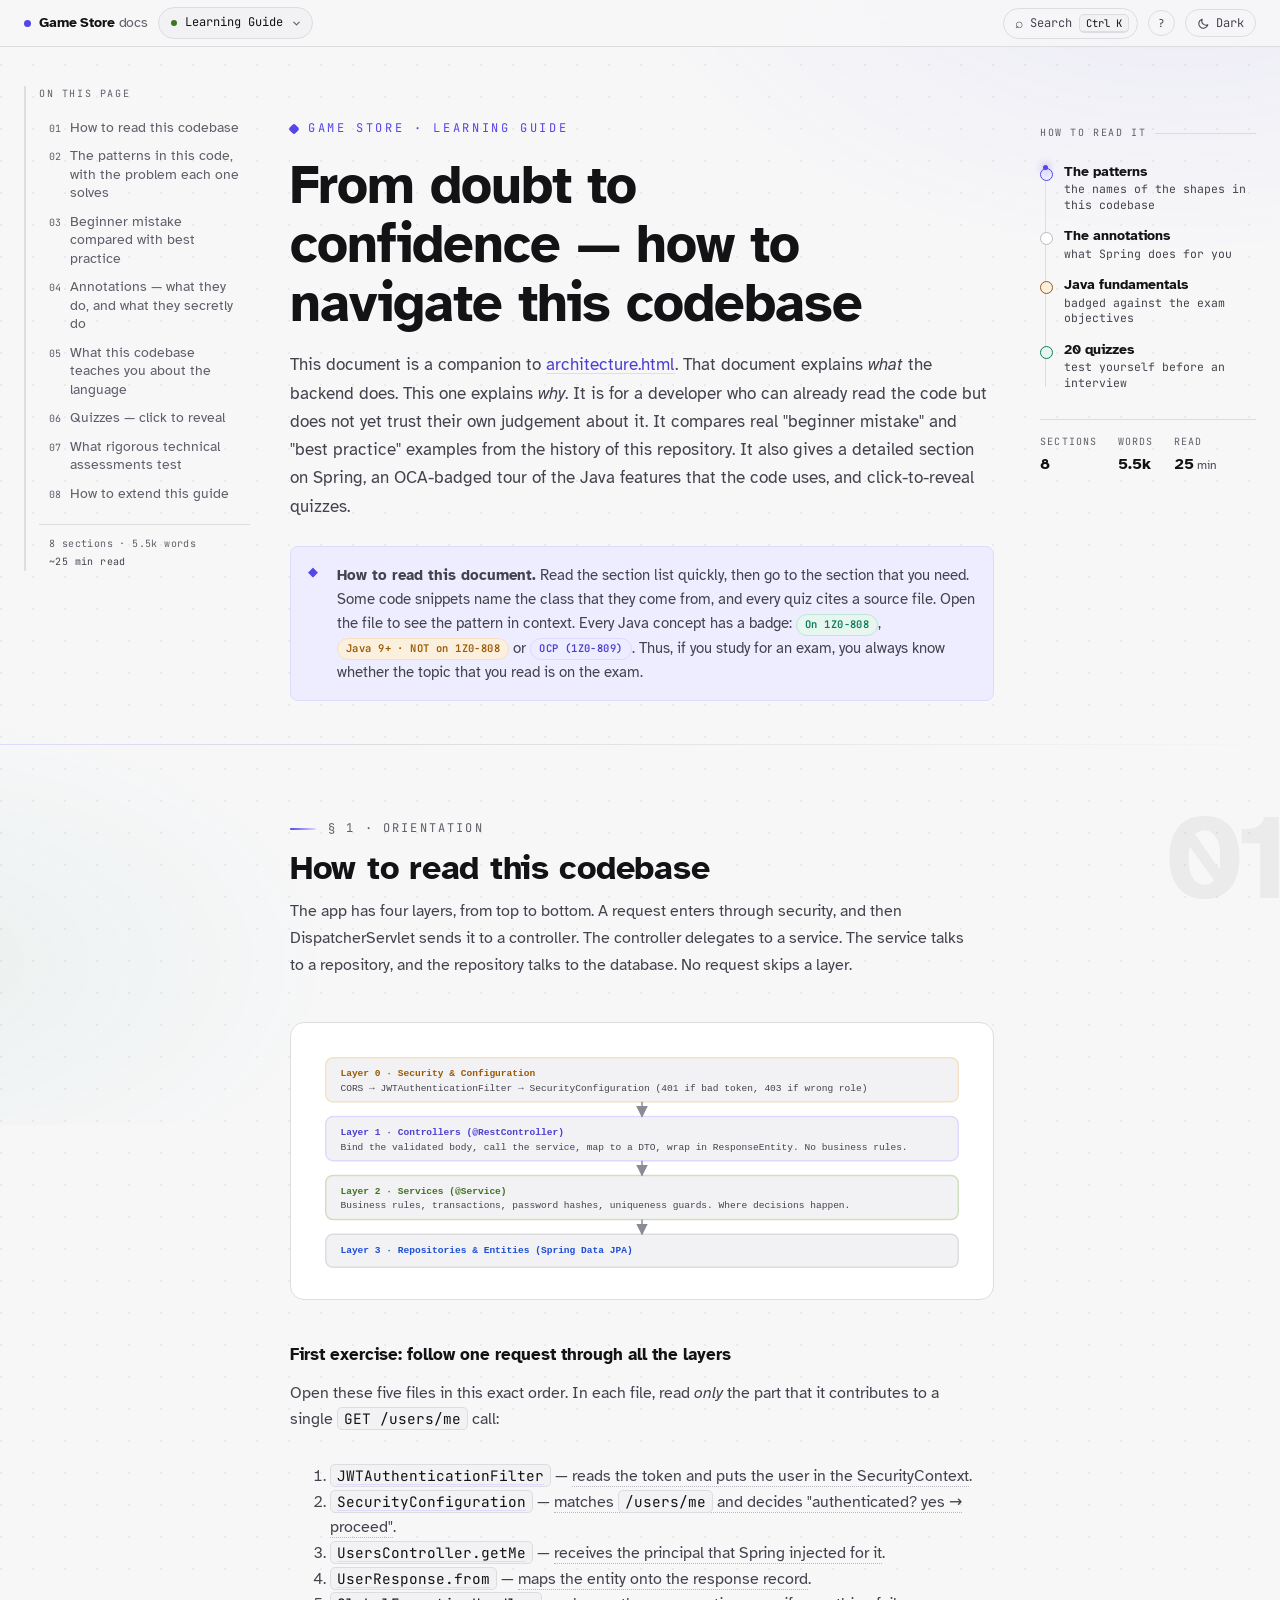
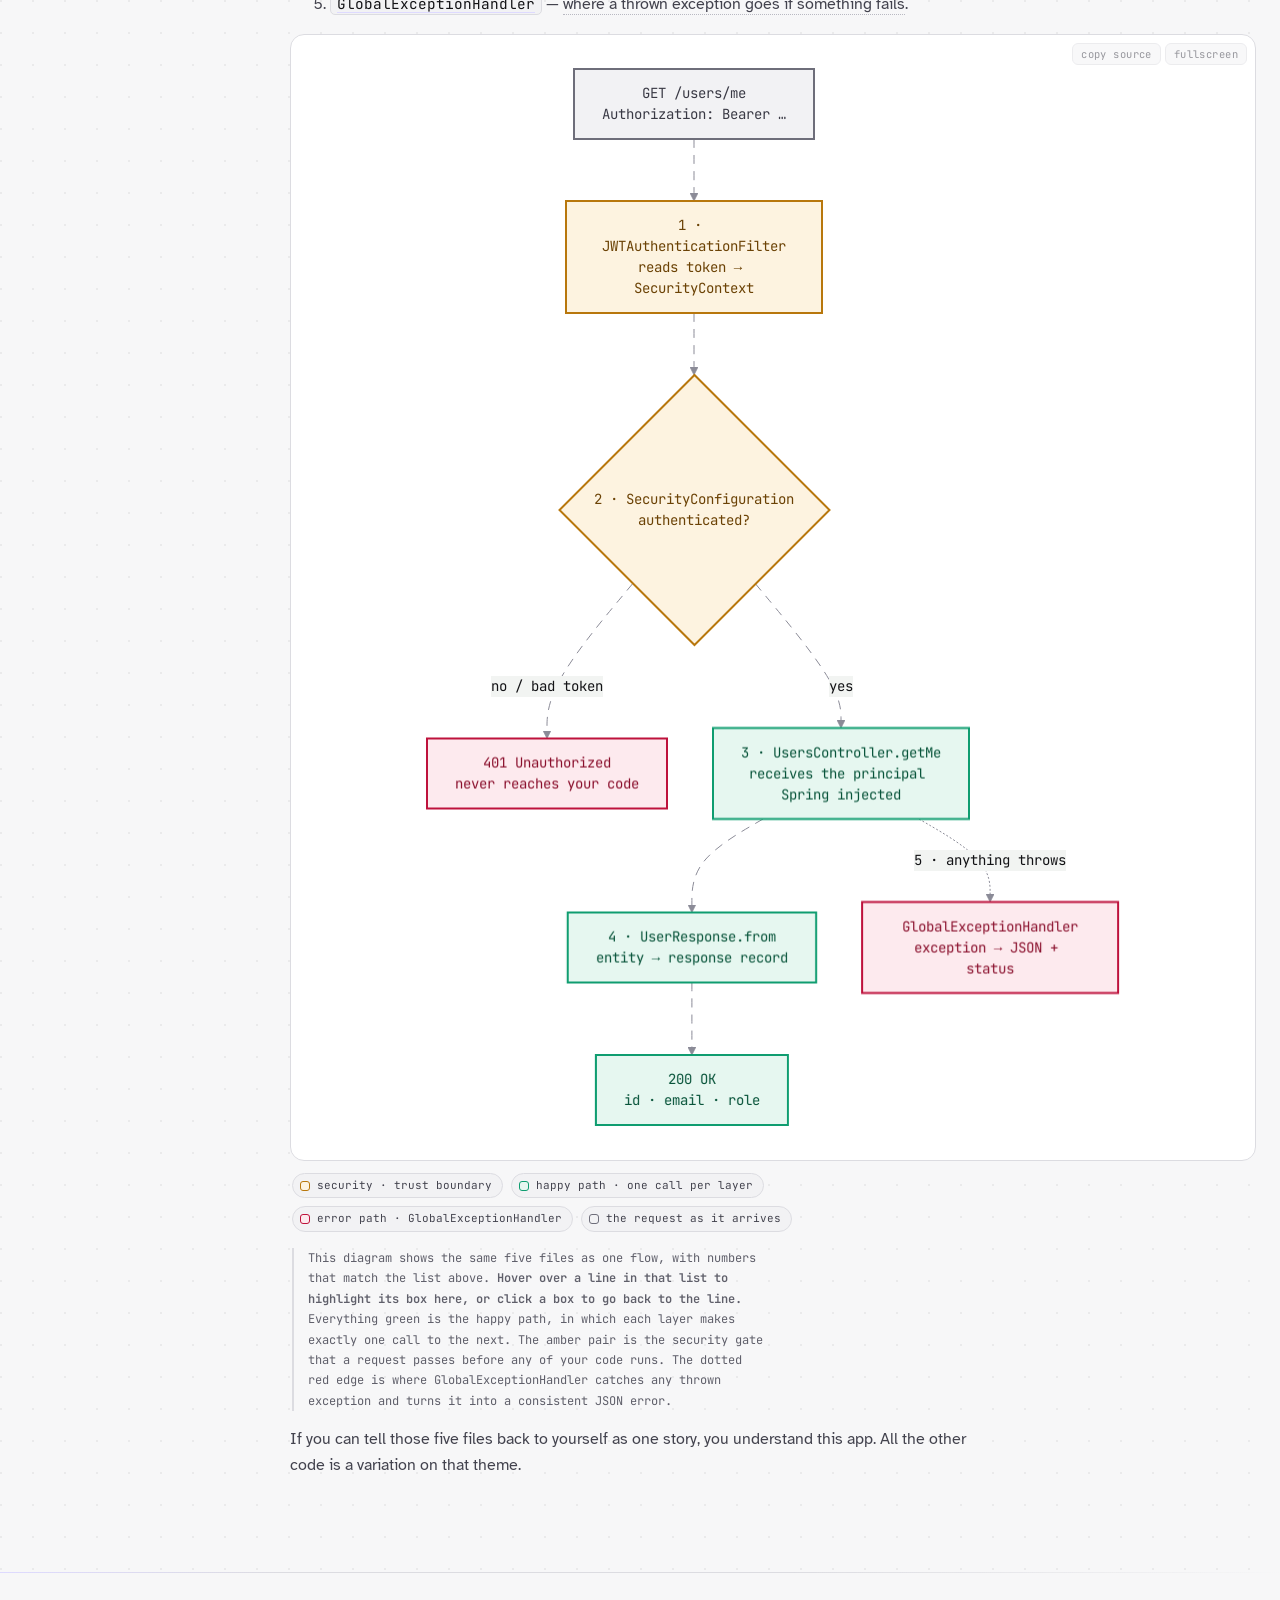
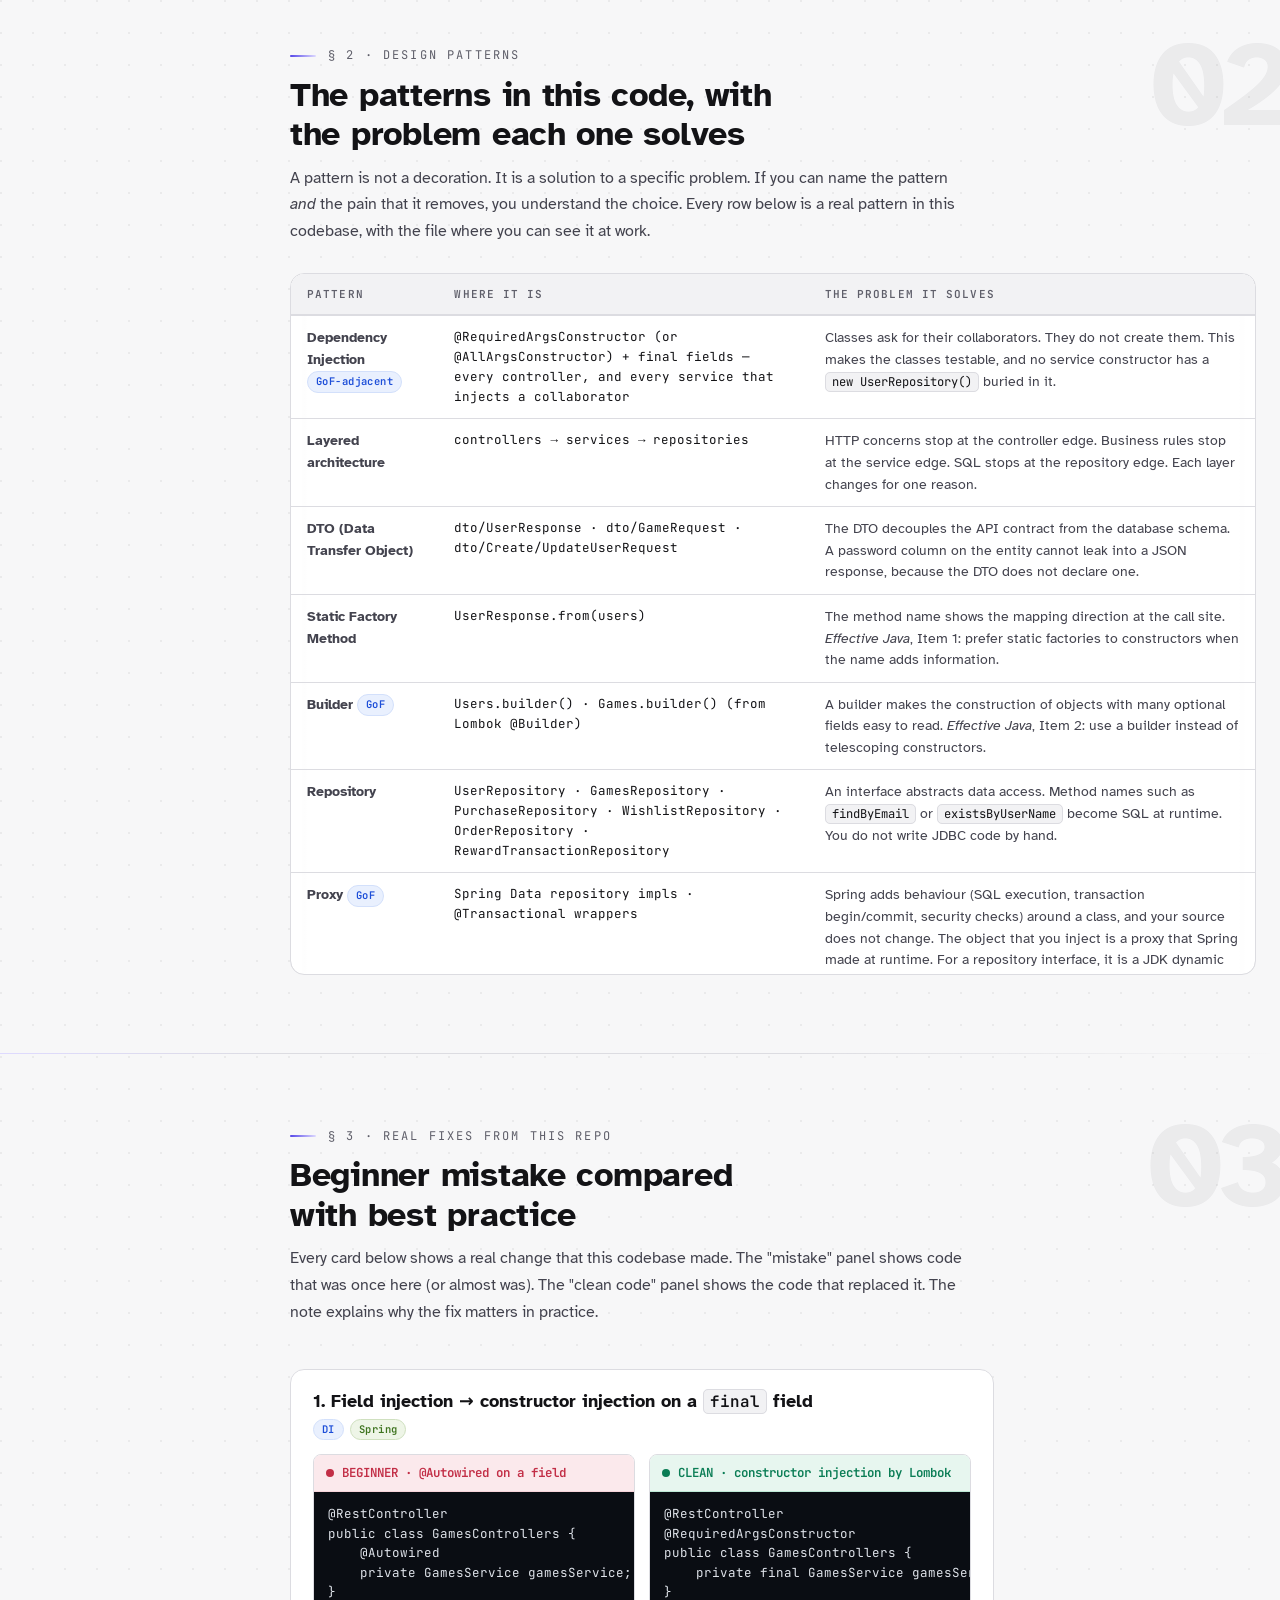
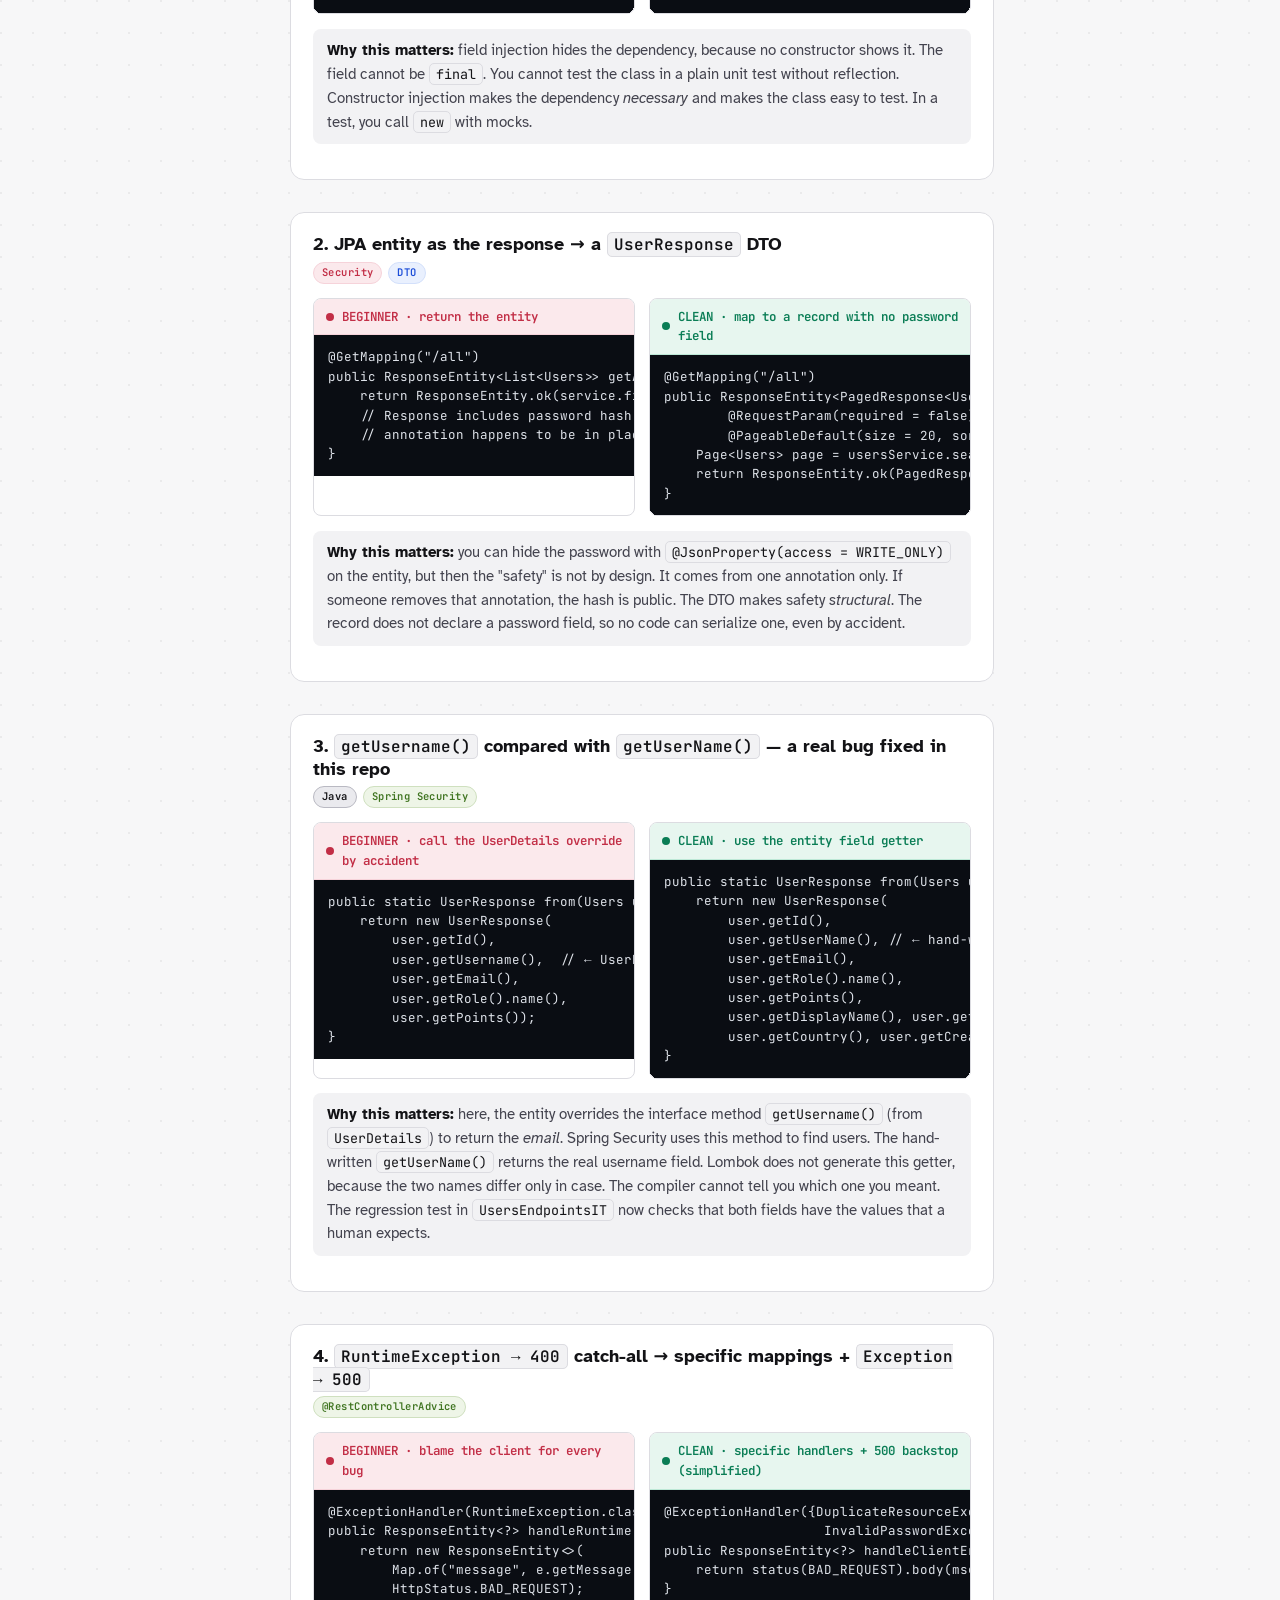
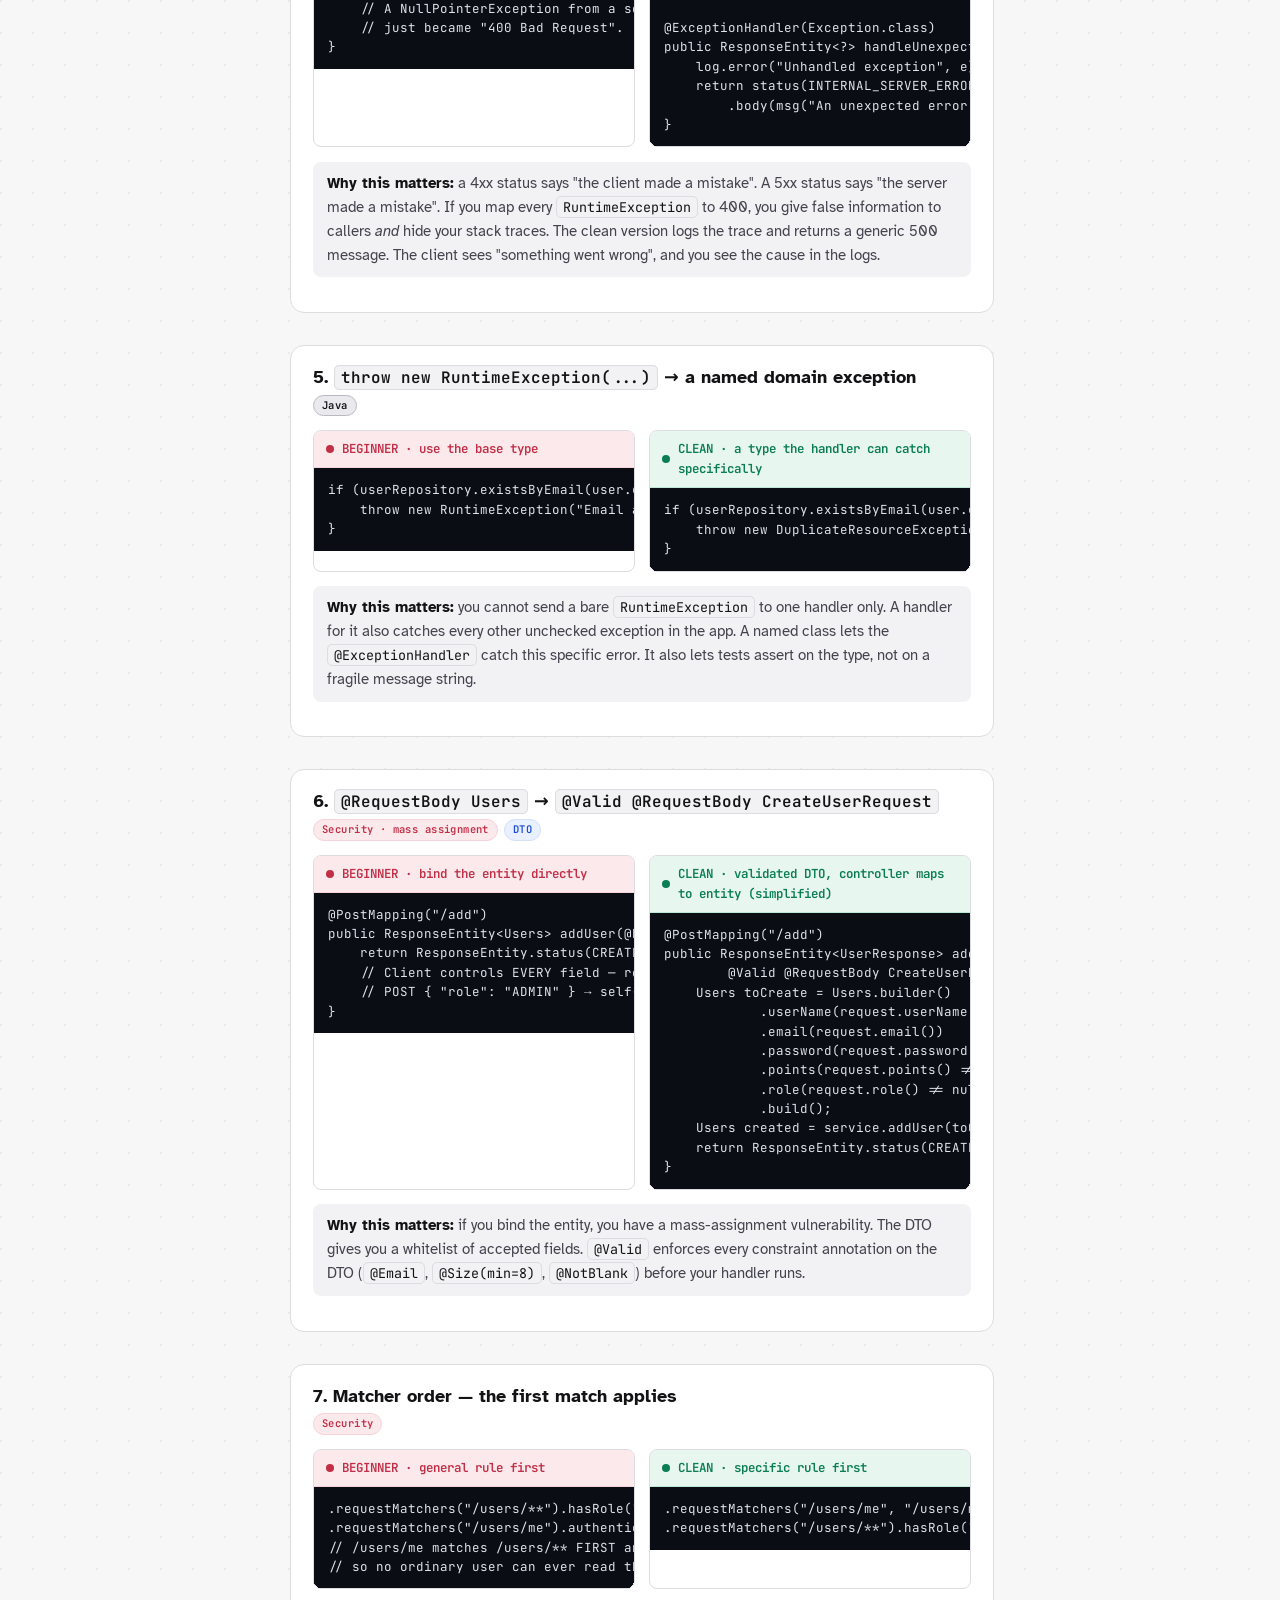
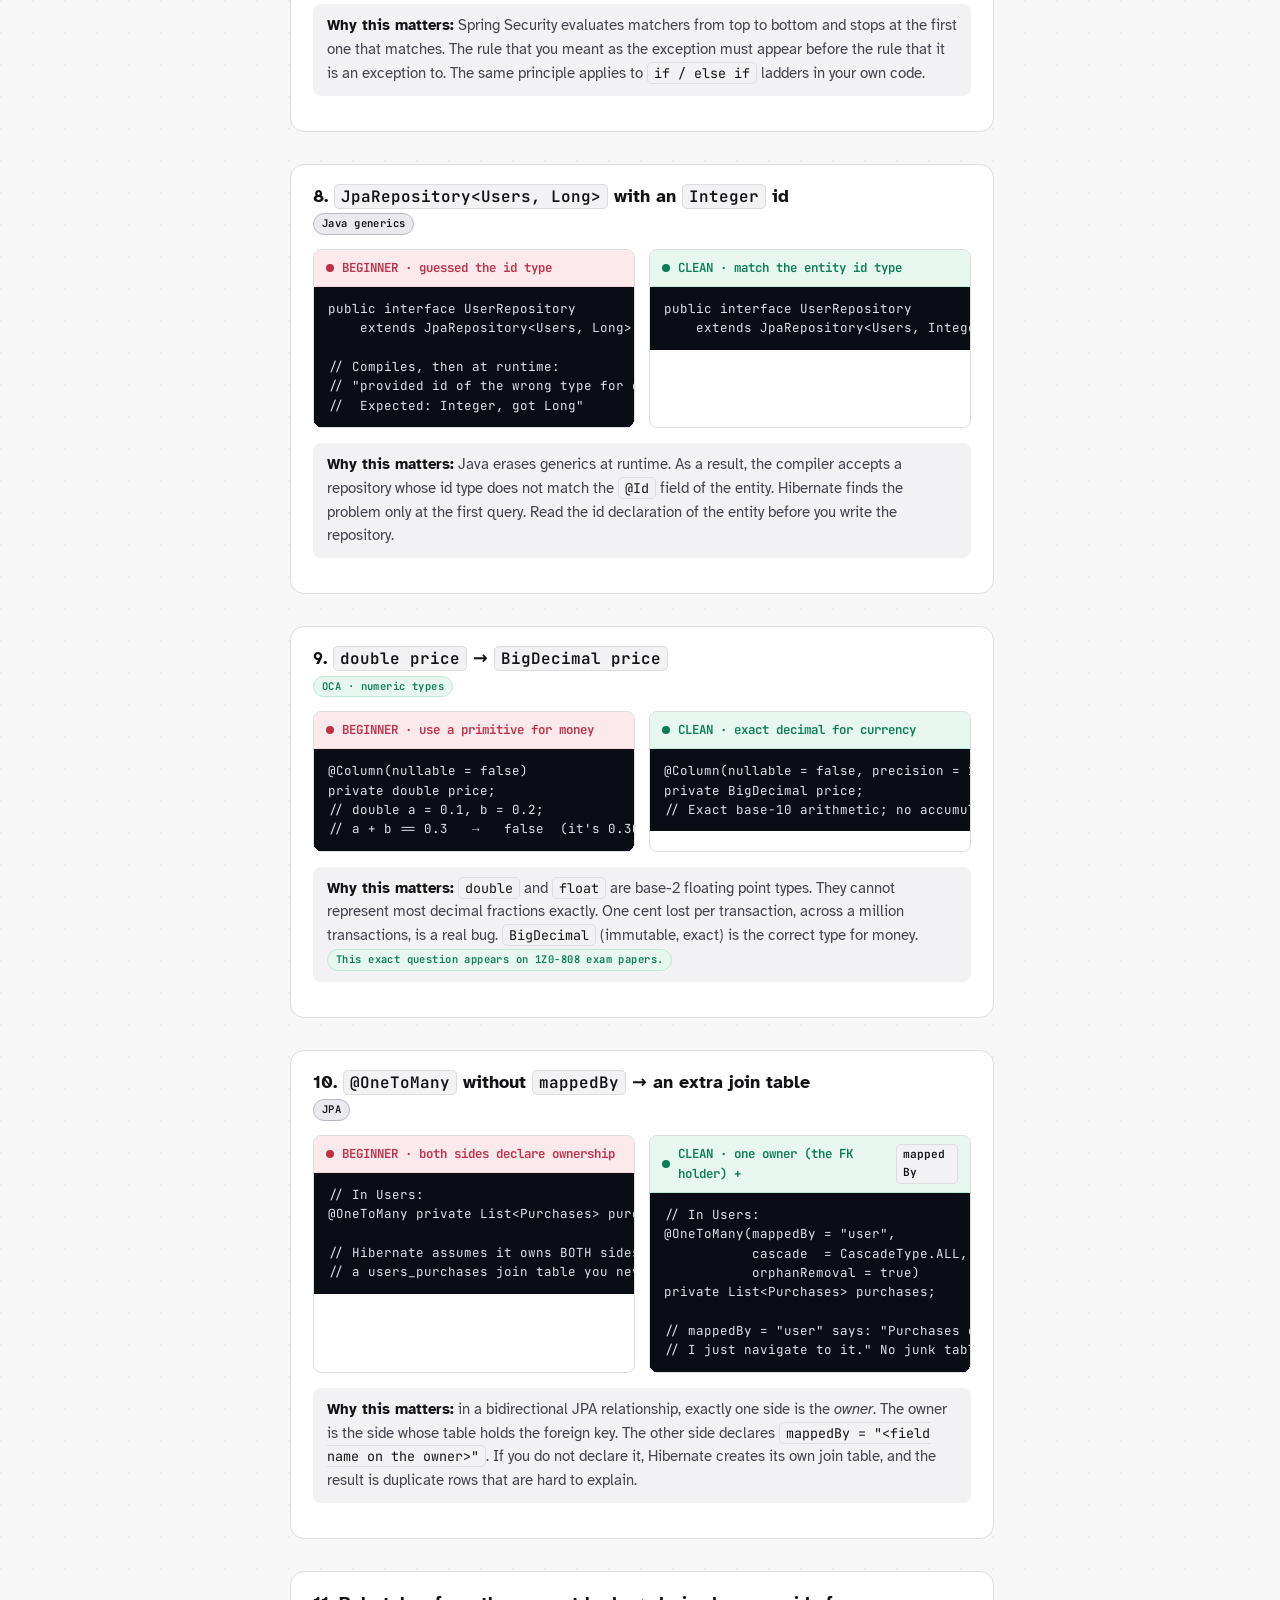
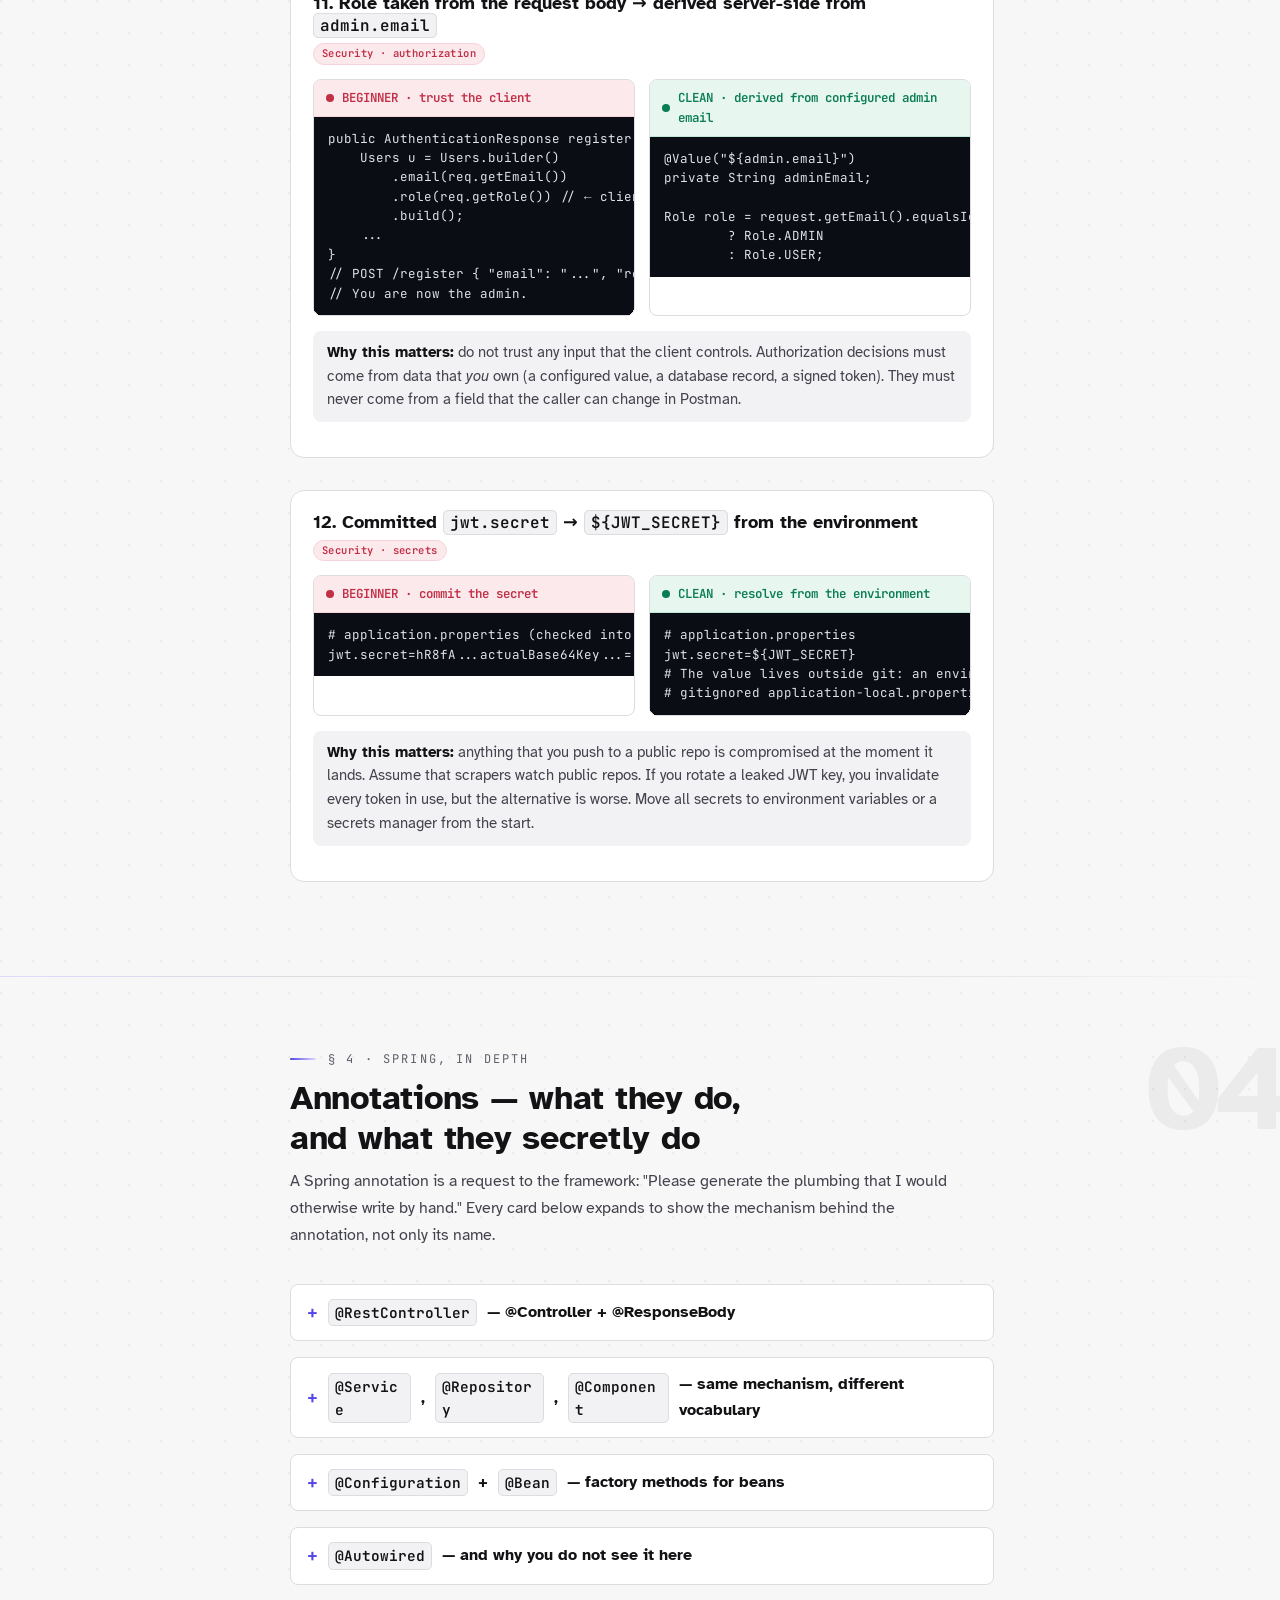
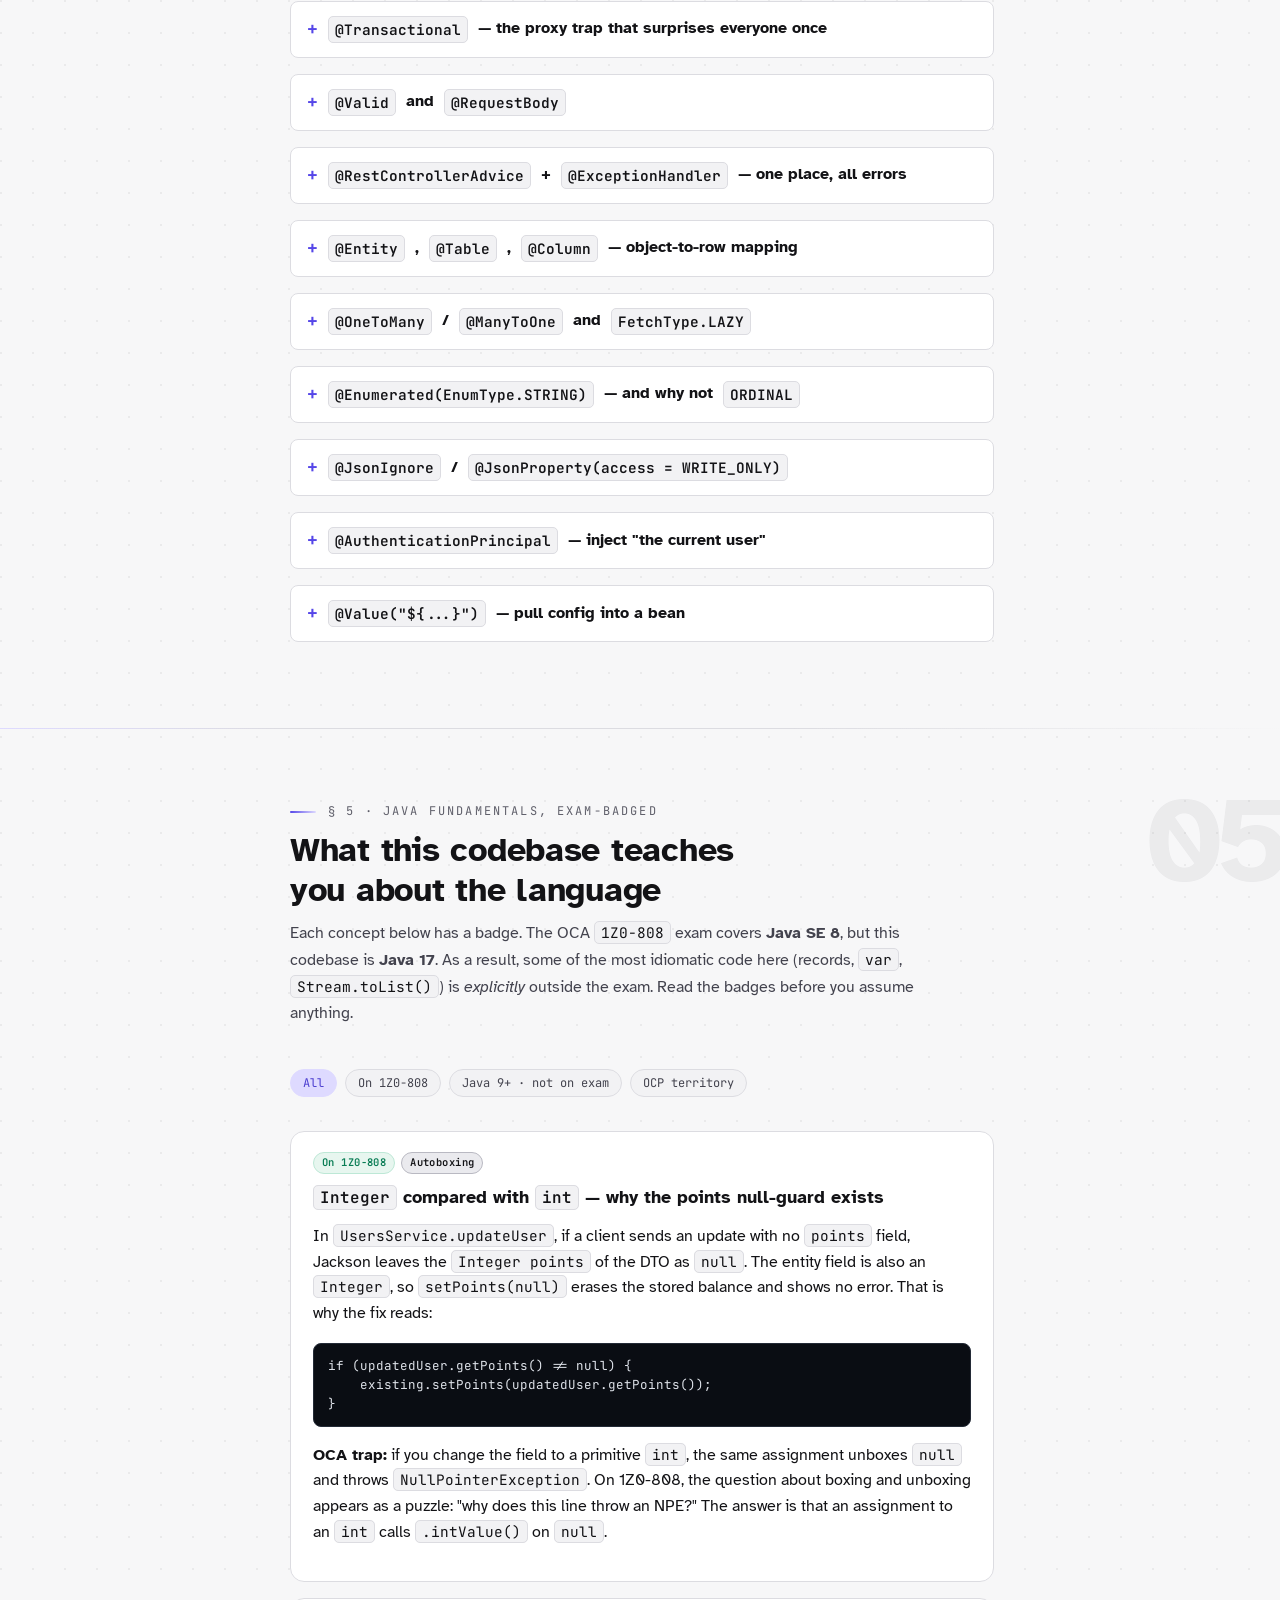
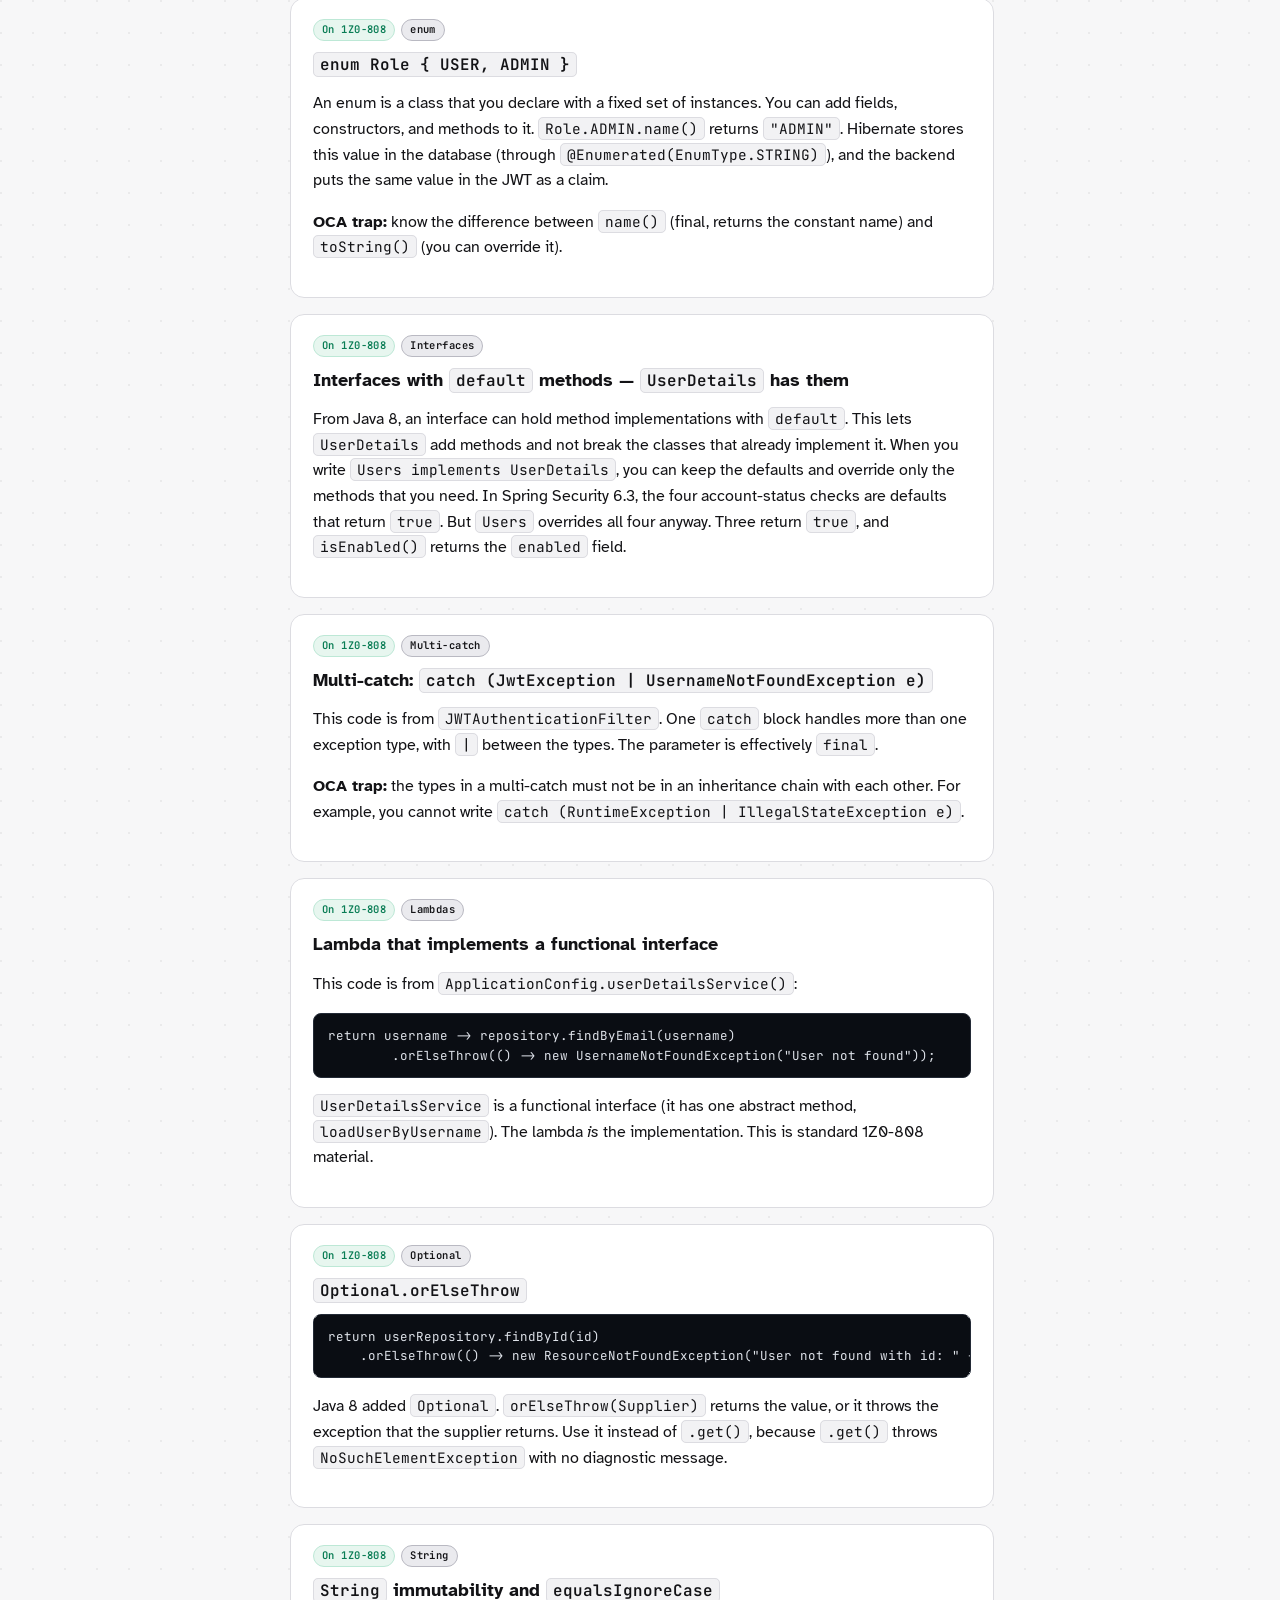
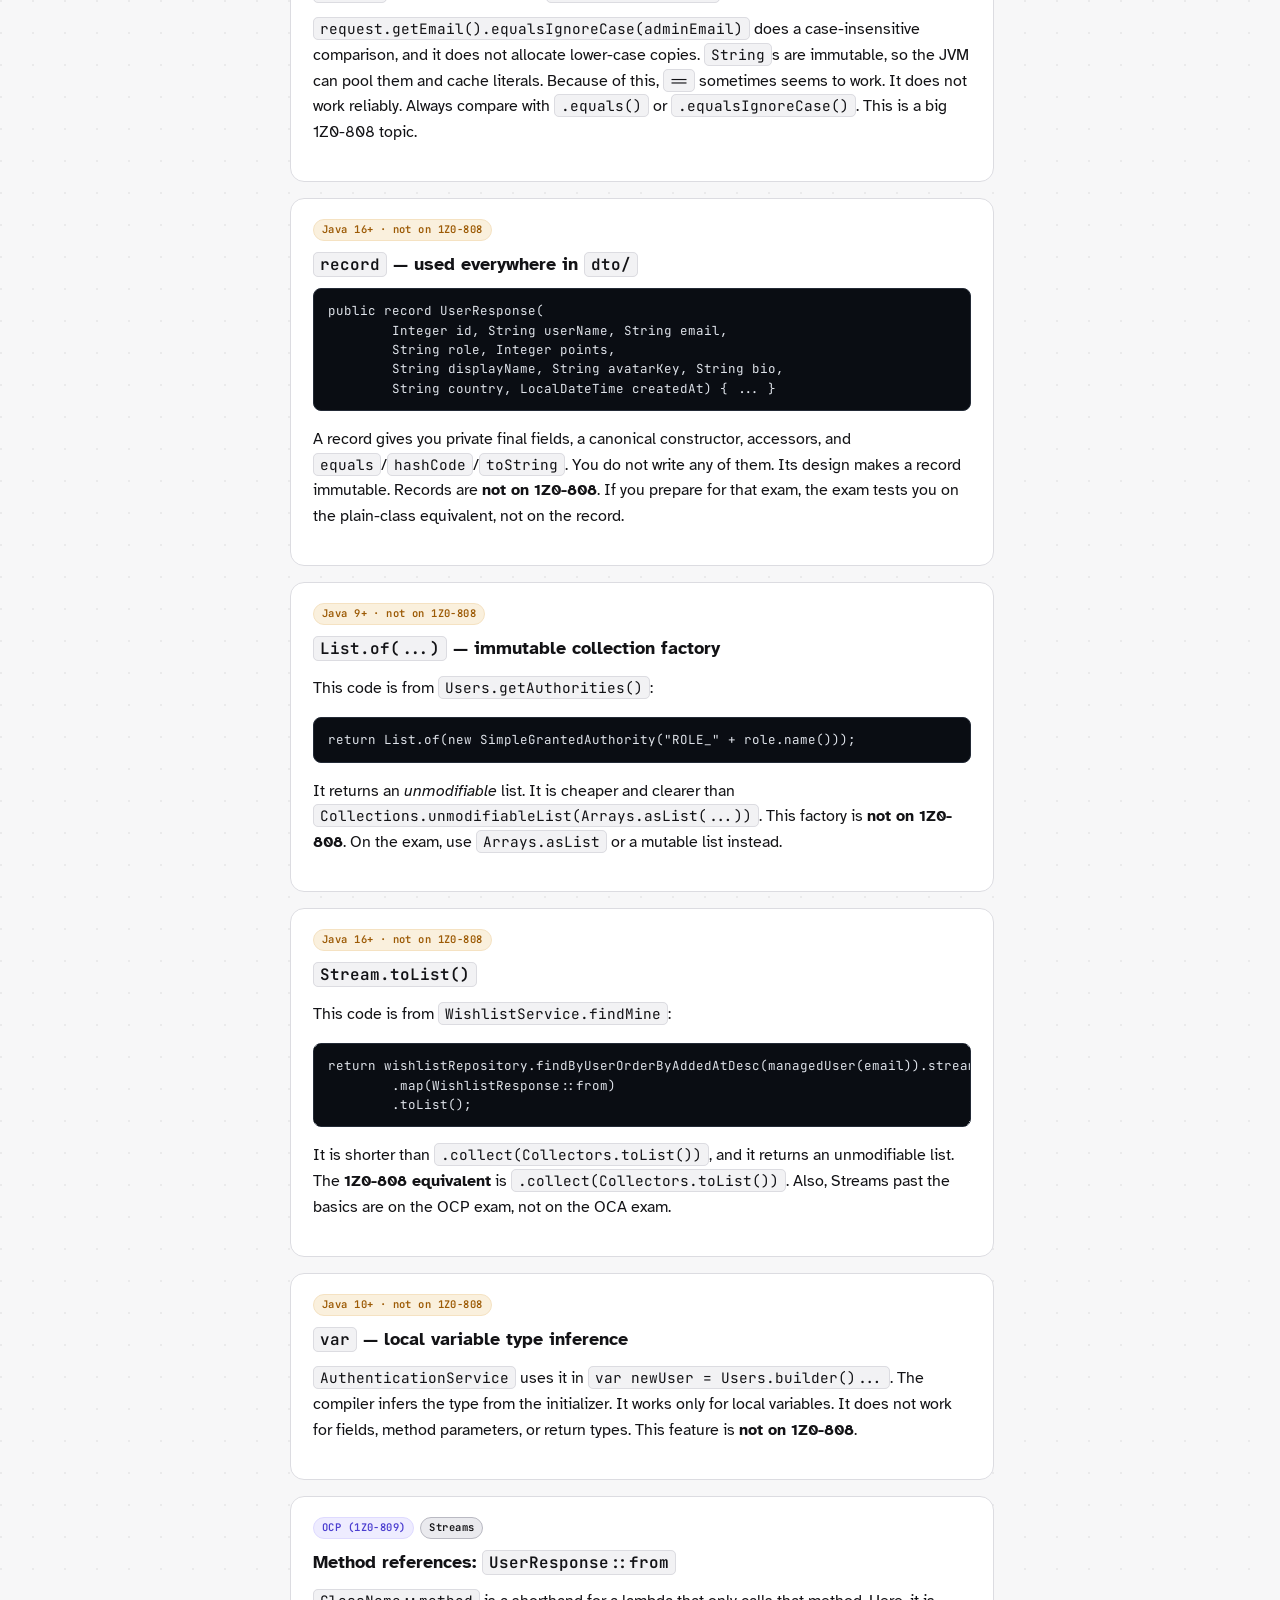
==== commit cfda7030: "docs: rewrite the HTML docs in ASD-STE100 Simplified Technical English Visible text in the six docum" ====
--- a/docs/architecture-and-learning-guide.html
+++ b/docs/architecture-and-learning-guide.html
@@ -2729,8 +2729,8 @@
       <div class="ds-pop">
         <p class="ds-pop-h">Frontend · React 19 + Vite</p>
         <a href="../../gameStore/docs/architecture.html"><span class="t">Frontend Architecture</span><span class="d">React 19 + Vite SPA — routing, state, data access, and the auth lifecycle.</span></a>
-        <a href="../../gameStore/docs/catalog-architecture.html"><span class="t">Catalog Pivot</span><span class="d">The catalogue read-path redesign: tiers, caching, and what it replaces.</span></a>
-        <a href="../../gameStore/docs/frontend-roadmap.html"><span class="t">Frontend Roadmap</span><span class="d">Ranked frontend work, with the quick wins that were deliberately discarded.</span></a>
+        <a href="../../gameStore/docs/catalog-architecture.html"><span class="t">Catalogue Pivot</span><span class="d">The catalogue read-path redesign: tiers, caching, and what it replaces.</span></a>
+        <a href="../../gameStore/docs/frontend-roadmap.html"><span class="t">Frontend Roadmap</span><span class="d">Ranked frontend work, and the quick wins that we discarded on purpose.</span></a>
         <p class="ds-pop-h">Backend · Spring Boot</p>
         <a href="architecture.html"><span class="t">Backend Architecture</span><span class="d">Stateless JWT-secured Spring Boot API — filter chain to persistence.</span></a>
         <a aria-current="page"><span class="t">Learning Guide</span><span class="d">How to read the codebase: patterns, annotations, and 20 quizzes.</span></a>
@@ -2760,32 +2760,32 @@
   <div class="wrap">
     <div class="hero-main">
       <p class="eyebrow">Game Store · Learning Guide</p>
-      <h1>From doubt to confidence — navigating this codebase</h1>
+      <h1>From doubt to confidence — how to navigate this codebase</h1>
       <p class="lede">
-        A companion to <a href="architecture.html">architecture.html</a>. That doc explains
-        <em>what</em> the backend does; this one explains <em>why</em>. Written for a developer who can
-        already read the code but doesn't yet trust their own judgement about it — with real
-        "beginner mistake" vs "best practice" comparisons pulled from this repo's actual history, a
-        deep dive on Spring, an OCA-badged tour of the Java features it uses, and click-to-reveal
+        This document is a companion to <a href="architecture.html">architecture.html</a>. That document explains
+        <em>what</em> the backend does. This one explains <em>why</em>. It is for a developer who can
+        already read the code but does not yet trust their own judgement about it. It compares real
+        "beginner mistake" and "best practice" examples from the history of this repository. It also
+        gives a detailed section on Spring, an OCA-badged tour of the Java features that the code uses, and click-to-reveal
         quizzes.
       </p>
       <div class="callout">
-        <strong>How to read this doc.</strong> Skim the section list, then jump. Some code snippets
-        name the class they come from. Every quiz cites a source file. Open the file to see the
+        <strong>How to read this document.</strong> Read the section list quickly, then go to the section that you need. Some code snippets
+        name the class that they come from, and every quiz cites a source file. Open the file to see the
         pattern in context. Every Java
-        concept carries a badge — <span class="pill oca">On 1Z0-808</span>,
-        <span class="pill notoca">Java 9+ · NOT on 1Z0-808</span>, or
-        <span class="pill ocp">OCP (1Z0-809)</span> — so if you're prepping for an exam you always
-        know whether what you're reading is examinable.
+        concept has a badge: <span class="pill oca">On 1Z0-808</span>,
+        <span class="pill notoca">Java 9+ · NOT on 1Z0-808</span> or
+        <span class="pill ocp">OCP (1Z0-809)</span>. Thus, if you study for an exam, you always
+        know whether the topic that you read is on the exam.
       </div>
     </div>
     <aside class="hero-plate">
       <p class="plate-k">How to read it</p>
       <div class="schema">
-        <div class="s-node is-accent"><em>The patterns</em>what the shapes in this codebase are called</div>
-        <div class="s-node"><em>The annotations</em>what Spring is doing on your behalf</div>
+        <div class="s-node is-accent"><em>The patterns</em>the names of the shapes in this codebase</div>
+        <div class="s-node"><em>The annotations</em>what Spring does for you</div>
         <div class="s-node is-auth"><em>Java fundamentals</em>badged against the exam objectives</div>
-        <div class="s-node is-new"><em>20 quizzes</em>check yourself before the interview does</div>
+        <div class="s-node is-new"><em>20 quizzes</em>test yourself before an interview</div>
       </div>
       <dl class="plate-meta"></dl>
     </aside>
@@ -2802,7 +2802,7 @@
     <a href="#java">§5 · Java fundamentals (exam-badged)</a>
     <a href="#quizzes">§6 · Quizzes</a>
     <a href="#assess">§7 · Assessment prep</a>
-    <a href="#contrib">§8 · Contributing</a>
+    <a href="#contrib">§8 · How to contribute</a>
   </div>
 </nav>
 
@@ -2812,9 +2812,9 @@
     <p class="kicker">§ 1 · Orientation</p>
     <h2>How to read this codebase</h2>
     <p class="section-lede">
-      Four layers, top to bottom. A request enters through security, gets routed to a controller,
-      the controller delegates to a service, the service talks to a repository, the repository
-      talks to the database. Nothing skips a layer.
+      The app has four layers, from top to bottom. A request enters through security, and then
+      DispatcherServlet sends it to a controller. The controller delegates to a service. The service
+      talks to a repository, and the repository talks to the database. No request skips a layer.
     </p>
 
     <div class="flow-svg">
@@ -2840,7 +2840,7 @@
           <g>
             <rect x="20" y="180" width="860" height="60" rx="10" stroke-width="2" style="fill:var(--panel-2);stroke:var(--spring-dim)"/>
             <text x="40" y="205" font-weight="700" style="fill:var(--spring)">Layer 2 · Services (@Service)</text>
-            <text x="40" y="225" style="fill:var(--ink-soft)">Business rules, transactions, password hashing, uniqueness guards. Where decisions happen.</text>
+            <text x="40" y="225" style="fill:var(--ink-soft)">Business rules, transactions, password hashes, uniqueness guards. Where decisions happen.</text>
           </g>
           <g>
             <rect x="20" y="260" width="860" height="45" rx="10" stroke-width="2" style="fill:var(--panel-2);stroke:var(--line)"/>
@@ -2854,17 +2854,17 @@
       </svg>
     </div>
 
-    <h3 style="margin-top:28px;">First reading exercise: follow one request all the way down</h3>
+    <h3 style="margin-top:28px;">First exercise: follow one request through all the layers</h3>
     <p style="color:var(--ink-soft);">
-      Open five files in this exact order and read <em>only</em> the part each one contributes to a
+      Open these five files in this exact order. In each file, read <em>only</em> the part that it contributes to a
       single <code>GET /users/me</code> call:
     </p>
     <ol style="color:var(--ink-soft);">
       <li><a href="../src/main/java/com/gameStore/Bino/configuration/JWTAuthenticationFilter.java"><code>JWTAuthenticationFilter</code></a> — <span data-node="Filter">reads the token and puts the user in the SecurityContext</span>.</li>
       <li><a href="../src/main/java/com/gameStore/Bino/configuration/SecurityConfiguration.java"><code>SecurityConfiguration</code></a> — <span data-node="Sec">matches <code>/users/me</code> and decides "authenticated? yes → proceed"</span>.</li>
-      <li><a href="../src/main/java/com/gameStore/Bino/controllers/UsersController.java"><code>UsersController.getMe</code></a> — <span data-node="Ctrl">receives the principal Spring injected for it</span>.</li>
+      <li><a href="../src/main/java/com/gameStore/Bino/controllers/UsersController.java"><code>UsersController.getMe</code></a> — <span data-node="Ctrl">receives the principal that Spring injected for it</span>.</li>
       <li><a href="../src/main/java/com/gameStore/Bino/dto/UserResponse.java"><code>UserResponse.from</code></a> — <span data-node="Map">maps the entity onto the response record</span>.</li>
-      <li><a href="../src/main/java/com/gameStore/Bino/exceptions/GlobalExceptionHandler.java"><code>GlobalExceptionHandler</code></a> — <span data-node="GEH">where a thrown exception would have gone if anything failed</span>.</li>
+      <li><a href="../src/main/java/com/gameStore/Bino/exceptions/GlobalExceptionHandler.java"><code>GlobalExceptionHandler</code></a> — <span data-node="GEH">where a thrown exception goes if something fails</span>.</li>
     </ol>
 
     <div class="diagram-shell" data-legend='{"muted":"the request as it arrives","auth":"security · trust boundary","ok":"happy path · one call per layer","fail":"error path · GlobalExceptionHandler"}'>
@@ -2890,16 +2890,16 @@
       </pre>
     </div>
     <p class="caption">
-      The same five files, as one path. The numbers match the list above — <b>hover a line in that
-      list to light its box here, or click a box to jump back to it.</b> Everything green is the
-      happy path — each layer makes exactly one call to the next; the amber pair is the security gate
-      a request clears before your code runs at all; the dotted red edge is where any thrown
-      exception is caught and turned into a consistent JSON error.
+      This diagram shows the same five files as one flow, with numbers that match the list above. <b>Hover over a line in that
+      list to highlight its box here, or click a box to go back to the line.</b> Everything green is the
+      happy path, in which each layer makes exactly one call to the next. The amber pair is the security gate
+      that a request passes before any of your code runs. The dotted red edge is where GlobalExceptionHandler
+      catches any thrown exception and turns it into a consistent JSON error.
     </p>
 
     <p style="color:var(--ink-soft);">
-      If you can narrate those five files back to yourself as one story, you understand this app.
-      Everything else is variations on that theme.
+      If you can tell those five files back to yourself as one story, you understand this app.
+      All the other code is a variation on that theme.
     </p>
   </div>
 </section>
@@ -2910,81 +2910,81 @@
     <p class="kicker">§ 2 · Design patterns</p>
     <h2>The patterns in this code, with the problem each one solves</h2>
     <p class="section-lede">
-      A pattern isn't a decoration — it's a solution to a specific problem. If you can name the
-      pattern <em>and</em> the pain it removes, you understand the choice. Every row below is a
-      pattern that's really in this codebase, with the file where you can see it working.
+      A pattern is not a decoration. It is a solution to a specific problem. If you can name the
+      pattern <em>and</em> the pain that it removes, you understand the choice. Every row below is a
+      real pattern in this codebase, with the file where you can see it at work.
     </p>
 
     <div class="table-shell">
       <table class="grid">
         <thead>
-          <tr><th>Pattern</th><th>Where it lives</th><th>The problem it solves</th></tr>
+          <tr><th>Pattern</th><th>Where it is</th><th>The problem it solves</th></tr>
         </thead>
         <tbody>
           <tr>
             <td><strong>Dependency Injection</strong> <span class="pill pattern">GoF-adjacent</span></td>
             <td class="mono">@RequiredArgsConstructor (or @AllArgsConstructor) + final fields — every controller, and every service that injects a collaborator</td>
-            <td>Classes ask for their collaborators instead of creating them. Testable, and no <code>new UserRepository()</code> buried in a service constructor.</td>
+            <td>Classes ask for their collaborators. They do not create them. This makes the classes testable, and no service constructor has a <code>new UserRepository()</code> buried in it.</td>
           </tr>
           <tr>
             <td><strong>Layered architecture</strong></td>
             <td class="mono">controllers → services → repositories</td>
-            <td>HTTP concerns stop at the controller edge; business rules stop at the service edge; SQL stops at the repository edge. Each layer changes for one reason.</td>
+            <td>HTTP concerns stop at the controller edge. Business rules stop at the service edge. SQL stops at the repository edge. Each layer changes for one reason.</td>
           </tr>
           <tr>
             <td><strong>DTO (Data Transfer Object)</strong></td>
             <td class="mono">dto/UserResponse · dto/GameRequest · dto/Create/UpdateUserRequest</td>
-            <td>The API contract is decoupled from the database schema. A password column on the entity can't leak into a JSON response because the DTO doesn't declare one.</td>
+            <td>The DTO decouples the API contract from the database schema. A password column on the entity cannot leak into a JSON response, because the DTO does not declare one.</td>
           </tr>
           <tr>
             <td><strong>Static Factory Method</strong></td>
             <td class="mono">UserResponse.from(users)</td>
-            <td>Names the mapping direction at the call site. <em>Effective Java</em>, Item 1: prefer static factories to constructors when the name adds information.</td>
+            <td>The method name shows the mapping direction at the call site. <em>Effective Java</em>, Item 1: prefer static factories to constructors when the name adds information.</td>
           </tr>
           <tr>
             <td><strong>Builder</strong> <span class="pill pattern">GoF</span></td>
-            <td class="mono">Users.builder() · Games.builder() (via Lombok @Builder)</td>
-            <td>Readable construction of objects with many optional fields. <em>Effective Java</em>, Item 2: builder over telescoping constructors.</td>
+            <td class="mono">Users.builder() · Games.builder() (from Lombok @Builder)</td>
+            <td>A builder makes the construction of objects with many optional fields easy to read. <em>Effective Java</em>, Item 2: use a builder instead of telescoping constructors.</td>
           </tr>
           <tr>
             <td><strong>Repository</strong></td>
             <td class="mono">UserRepository · GamesRepository · PurchaseRepository · WishlistRepository · OrderRepository · RewardTransactionRepository</td>
-            <td>An interface abstracts data access. Method names like <code>findByEmail</code> or <code>existsByUserName</code> become SQL at runtime — no hand-written JDBC.</td>
+            <td>An interface abstracts data access. Method names such as <code>findByEmail</code> or <code>existsByUserName</code> become SQL at runtime. You do not write JDBC code by hand.</td>
           </tr>
           <tr>
             <td><strong>Proxy</strong> <span class="pill pattern">GoF</span></td>
             <td class="mono">Spring Data repository impls · @Transactional wrappers</td>
-            <td>Behaviour (SQL execution, transaction begin/commit, security checks) is added around a class without touching your source. The object you inject is a proxy that Spring made at runtime. For a repository interface, it is a JDK dynamic proxy. For a @Transactional service, it is a CGLIB subclass.</td>
+            <td>Spring adds behaviour (SQL execution, transaction begin/commit, security checks) around a class, and your source does not change. The object that you inject is a proxy that Spring made at runtime. For a repository interface, it is a JDK dynamic proxy. For a @Transactional service, it is a CGLIB subclass.</td>
           </tr>
           <tr>
             <td><strong>Chain of Responsibility</strong> <span class="pill pattern">GoF</span></td>
             <td class="mono">The servlet filter chain</td>
-            <td>Each filter does one job (CORS, JWT decoding, authorization) and calls <code>filterChain.doFilter(...)</code>. New concerns are added by inserting another link, not by editing existing filters.</td>
+            <td>Each filter does one job and calls <code>filterChain.doFilter(...)</code>. One filter applies CORS, one decodes the JWT, and one does authorization. To add a new concern, you add another link to the chain. You do not edit the filters that are already there.</td>
           </tr>
           <tr>
             <td><strong>Template Method</strong> <span class="pill pattern">GoF</span></td>
             <td class="mono">extends OncePerRequestFilter → override doFilterInternal</td>
-            <td>The framework owns the algorithm; you fill one hook. That's why you never write "make sure this only runs once per request" — Spring's parent class already does it.</td>
+            <td>The framework controls the algorithm. You fill in one hook. That is why you never write "make sure this only runs once per request". The Spring parent class already does it.</td>
           </tr>
           <tr>
             <td><strong>Strategy</strong> <span class="pill pattern">GoF</span></td>
             <td class="mono">PasswordEncoder ← BCryptPasswordEncoder (in ApplicationConfig)</td>
-            <td>Callers depend on the interface, not the algorithm. Swapping bcrypt for Argon2 is one line in one file, and no calling code changes.</td>
+            <td>Callers depend on the interface, not on the algorithm. If you replace bcrypt with Argon2, you change one line in one file. The callers do not change.</td>
           </tr>
           <tr>
             <td><strong>Adapter</strong> <span class="pill pattern">GoF</span></td>
             <td class="mono">Users implements UserDetails</td>
-            <td>A JPA entity is adapted to satisfy the shape Spring Security expects. Authentication can load a "security principal" straight from the users table with no extra type in the middle.</td>
+            <td>The adapter makes a JPA entity fit the shape that Spring Security expects. Authentication can load a "security principal" directly from the users table, with no extra type in the middle.</td>
           </tr>
           <tr>
             <td><strong>Front Controller</strong></td>
             <td class="mono">DispatcherServlet (Spring MVC, wired by Boot)</td>
-            <td>One entry point routes every incoming request to the right handler. You never write a URL-to-method table by hand — you write annotations on methods and the front controller does the dispatch.</td>
+            <td>One entry point sends every request that comes in to the correct handler. You never write a URL-to-method table by hand. You write annotations on methods, and the front controller does the dispatch.</td>
           </tr>
           <tr>
             <td><strong>Singleton (default bean scope)</strong></td>
             <td class="mono">Every @Service, @Component, @RestController</td>
-            <td>One instance per app. Cheap and fast — <em>and</em> the reason mutable fields on a bean are dangerous: every request sees the same object. Beans should be stateless.</td>
+            <td>Spring makes one instance of the bean per app. This is cheap and fast. It is <em>also</em> the reason that mutable fields on a bean are dangerous, because every request sees the same object. Beans should be stateless.</td>
           </tr>
         </tbody>
       </table>
@@ -2996,11 +2996,11 @@
 <section id="compare">
   <div class="wrap">
     <p class="kicker">§ 3 · Real fixes from this repo</p>
-    <h2>Beginner mistake vs. best practice</h2>
+    <h2>Beginner mistake compared with best practice</h2>
     <p class="section-lede">
-      Every card below is a change this codebase really made. The "mistake" panel is code that was
-      once here (or almost was); the "clean code" panel is what replaced it, and the note explains
-      why the fix matters in practice.
+      Every card below shows a real change that this codebase made. The "mistake" panel shows code
+      that was once here (or almost was). The "clean code" panel shows the code that replaced it. The
+      note explains why the fix matters in practice.
     </p>
 
     <!-- 1. field injection vs constructor injection -->
@@ -3018,7 +3018,7 @@
 </code></pre>
         </div>
         <div class="col good">
-          <header><span class="dot"></span>CLEAN · constructor injection via Lombok</header>
+          <header><span class="dot"></span>CLEAN · constructor injection by Lombok</header>
 <pre><code>@RestController
 @RequiredArgsConstructor
 public class GamesControllers {
@@ -3027,19 +3027,19 @@
 </code></pre>
         </div>
       </div>
-      <p class="why"><strong>Why this bites you:</strong> field injection hides the dependency (no
-      constructor to look at), can't be <code>final</code>, and can't be exercised in a plain unit
-      test without reflection. Constructor injection makes the dependency <em>required</em> and
-      makes the class trivially testable — you just call <code>new</code> with mocks.</p>
+      <p class="why"><strong>Why this matters:</strong> field injection hides the dependency, because
+      no constructor shows it. The field cannot be <code>final</code>. You cannot test the class in a
+      plain unit test without reflection. Constructor injection makes the dependency <em>necessary</em>
+      and makes the class easy to test. In a test, you call <code>new</code> with mocks.</p>
     </div>
 
     <!-- 2. entity leak vs DTO -->
     <div class="card">
-      <h3>2. Returning the JPA entity → returning a <code>UserResponse</code> DTO</h3>
+      <h3>2. JPA entity as the response → a <code>UserResponse</code> DTO</h3>
       <div class="meta"><span class="pill security">Security</span><span class="pill pattern">DTO</span></div>
       <div class="compare">
         <div class="col bad">
-          <header><span class="dot"></span>BEGINNER · entity out the door</header>
+          <header><span class="dot"></span>BEGINNER · return the entity</header>
 <pre><code>@GetMapping("/all")
 public ResponseEntity&lt;List&lt;Users&gt;&gt; getAllUsers() {
     return ResponseEntity.ok(service.findAllUsers());
@@ -3060,15 +3060,15 @@
 </code></pre>
         </div>
       </div>
-      <p class="why"><strong>Why this bites you:</strong> the "safety" of hiding the password with
-      <code>@JsonProperty(access = WRITE_ONLY)</code> on the entity is incidental. One removed annotation and the hash is public. The
-      DTO makes safety <em>structural</em>: the record doesn't declare a password field, so no code
-      path can serialise one, even by accident.</p>
+      <p class="why"><strong>Why this matters:</strong> you can hide the password with
+      <code>@JsonProperty(access = WRITE_ONLY)</code> on the entity, but then the "safety" is not by design. It comes from one annotation only. If someone removes that annotation, the hash is public. The
+      DTO makes safety <em>structural</em>. The record does not declare a password field, so no code
+      can serialize one, even by accident.</p>
     </div>
 
     <!-- 3. getUsername vs getUserName -->
     <div class="card">
-      <h3>3. <code>getUsername()</code> vs <code>getUserName()</code> — a real bug fixed in this repo</h3>
+      <h3>3. <code>getUsername()</code> compared with <code>getUserName()</code> — a real bug fixed in this repo</h3>
       <div class="meta"><span class="pill core">Java</span><span class="pill spring">Spring Security</span></div>
       <div class="compare">
         <div class="col bad">
@@ -3098,12 +3098,12 @@
 </code></pre>
         </div>
       </div>
-      <p class="why"><strong>Why this bites you:</strong> the interface method <code>getUsername()</code>
-      (from <code>UserDetails</code>) is overridden here to return the <em>email</em> — that's how
-      Spring Security looks users up. The hand-written <code>getUserName()</code> returns the real
+      <p class="why"><strong>Why this matters:</strong> here, the entity overrides the interface method <code>getUsername()</code>
+      (from <code>UserDetails</code>) to return the <em>email</em>. Spring Security uses this method
+      to find users. The hand-written <code>getUserName()</code> returns the real
       username field. Lombok does not generate this getter, because the two names differ only in
-      case. Compiler can't tell you apart. The regression test in
-      <code>UsersEndpointsIT</code> now asserts both fields are what a human would expect.</p>
+      case. The compiler cannot tell you which one you meant. The regression test in
+      <code>UsersEndpointsIT</code> now checks that both fields have the values that a human expects.</p>
     </div>
 
     <!-- 4. exception catch-all -->
@@ -3140,10 +3140,11 @@
 </code></pre>
         </div>
       </div>
-      <p class="why"><strong>Why this bites you:</strong> 4xx says "the client made a mistake"; 5xx
-      says "the server did". Mapping every <code>RuntimeException</code> to 400 lies to callers
-      <em>and</em> hides your stack traces. The clean version logs the trace and returns a generic
-      500 message — the client sees "something went wrong", you see the cause in the logs.</p>
+      <p class="why"><strong>Why this matters:</strong> a 4xx status says "the client made a mistake".
+      A 5xx status says "the server made a mistake". If you map every <code>RuntimeException</code> to
+      400, you give false information to callers <em>and</em> hide your stack traces. The clean
+      version logs the trace and returns a generic 500 message. The client sees "something went
+      wrong", and you see the cause in the logs.</p>
     </div>
 
     <!-- 5. bare RuntimeException vs named exception -->
@@ -3152,7 +3153,7 @@
       <div class="meta"><span class="pill core">Java</span></div>
       <div class="compare">
         <div class="col bad">
-          <header><span class="dot"></span>BEGINNER · reach for the base type</header>
+          <header><span class="dot"></span>BEGINNER · use the base type</header>
 <pre><code>if (userRepository.existsByEmail(user.getEmail())) {
     throw new RuntimeException("Email already in use");
 }
@@ -3166,9 +3167,9 @@
 </code></pre>
         </div>
       </div>
-      <p class="why"><strong>Why this bites you:</strong> a bare <code>RuntimeException</code> can't
-      be routed anywhere without also catching every other unchecked exception in the app. A named
-      class lets the <code>@ExceptionHandler</code> target this specific error — and lets tests
+      <p class="why"><strong>Why this matters:</strong> you cannot send a bare <code>RuntimeException</code>
+      to one handler only. A handler for it also catches every other unchecked exception in the app. A named
+      class lets the <code>@ExceptionHandler</code> catch this specific error. It also lets tests
       assert on the type, not on a fragile message string.</p>
     </div>
 
@@ -3205,15 +3206,15 @@
 </code></pre>
         </div>
       </div>
-      <p class="why"><strong>Why this bites you:</strong> binding the entity is a mass-assignment
-      vulnerability. The DTO gives you a whitelist of accepted fields, and <code>@Valid</code>
-      enforces every constraint annotation on it (<code>@Email</code>, <code>@Size(min=8)</code>,
+      <p class="why"><strong>Why this matters:</strong> if you bind the entity, you have a
+      mass-assignment vulnerability. The DTO gives you a whitelist of accepted fields. <code>@Valid</code>
+      enforces every constraint annotation on the DTO (<code>@Email</code>, <code>@Size(min=8)</code>,
       <code>@NotBlank</code>) before your handler runs.</p>
     </div>
 
     <!-- 7. route order -->
     <div class="card">
-      <h3>7. Route order — first match wins</h3>
+      <h3>7. Matcher order — the first match applies</h3>
       <div class="meta"><span class="pill security">Security</span></div>
       <div class="compare">
         <div class="col bad">
@@ -3231,9 +3232,9 @@
 </code></pre>
         </div>
       </div>
-      <p class="why"><strong>Why this bites you:</strong> Spring Security evaluates matchers top to
-      bottom and stops at the first one that matches. The rule you meant to be the exception has to
-      appear before the rule it's an exception to. Same principle applies to
+      <p class="why"><strong>Why this matters:</strong> Spring Security evaluates matchers from top
+      to bottom and stops at the first one that matches. The rule that you meant as the exception
+      must appear before the rule that it is an exception to. The same principle applies to
       <code>if / else if</code> ladders in your own code.</p>
     </div>
 
@@ -3253,16 +3254,16 @@
 </code></pre>
         </div>
         <div class="col good">
-          <header><span class="dot"></span>CLEAN · match the entity's id type</header>
+          <header><span class="dot"></span>CLEAN · match the entity id type</header>
 <pre><code>public interface UserRepository
     extends JpaRepository&lt;Users, Integer&gt; { }
 </code></pre>
         </div>
       </div>
-      <p class="why"><strong>Why this bites you:</strong> generics get erased at runtime — so the
-      compiler happily accepts a repository whose id-type disagrees with the entity's
-      <code>@Id</code> field, and Hibernate only notices on the first query. Read the entity's id
-      declaration before writing the repository.</p>
+      <p class="why"><strong>Why this matters:</strong> Java erases generics at runtime. As a
+      result, the compiler accepts a repository whose id type does not match the
+      <code>@Id</code> field of the entity. Hibernate finds the problem only at the first query. Read the
+      id declaration of the entity before you write the repository.</p>
     </div>
 
     <!-- 9. double vs BigDecimal -->
@@ -3286,15 +3287,15 @@
 </code></pre>
         </div>
       </div>
-      <p class="why"><strong>Why this bites you:</strong> <code>double</code> and <code>float</code>
-      are base-2 floating point and can't represent most decimal fractions exactly. A cent lost per
-      transaction across a million transactions is a real bug. <code>BigDecimal</code> (immutable,
-      exact) is the right type for money. <span class="pill oca">This exact question appears on 1Z0-808 exam papers.</span></p>
+      <p class="why"><strong>Why this matters:</strong> <code>double</code> and <code>float</code>
+      are base-2 floating point types. They cannot represent most decimal fractions exactly. One cent
+      lost per transaction, across a million transactions, is a real bug. <code>BigDecimal</code>
+      (immutable, exact) is the correct type for money. <span class="pill oca">This exact question appears on 1Z0-808 exam papers.</span></p>
     </div>
 
     <!-- 10. bidirectional relationship without mappedBy -->
     <div class="card">
-      <h3>10. <code>@OneToMany</code> without <code>mappedBy</code> → phantom join table</h3>
+      <h3>10. <code>@OneToMany</code> without <code>mappedBy</code> → an extra join table</h3>
       <div class="meta"><span class="pill core">JPA</span></div>
       <div class="compare">
         <div class="col bad">
@@ -3319,10 +3320,10 @@
 </code></pre>
         </div>
       </div>
-      <p class="why"><strong>Why this bites you:</strong> in a bidirectional JPA relationship exactly
-      one side is the <em>owner</em> — the one whose table holds the foreign key. The other side
-      declares <code>mappedBy = "&lt;field name on the owner&gt;"</code>. Skip it and Hibernate makes up its
-      own join table, mysteriously duplicating rows.</p>
+      <p class="why"><strong>Why this matters:</strong> in a bidirectional JPA relationship, exactly
+      one side is the <em>owner</em>. The owner is the side whose table holds the foreign key. The other side
+      declares <code>mappedBy = "&lt;field name on the owner&gt;"</code>. If you do not declare it, Hibernate creates its
+      own join table, and the result is duplicate rows that are hard to explain.</p>
     </div>
 
     <!-- 11. role from request -->
@@ -3354,9 +3355,9 @@
 </code></pre>
         </div>
       </div>
-      <p class="why"><strong>Why this bites you:</strong> any input the client controls is
-      untrusted. Authorization decisions must come from data <em>you</em> own (a configured value, a
-      database record, a signed token) — never from a field the caller can rename in Postman.</p>
+      <p class="why"><strong>Why this matters:</strong> do not trust any input that the client
+      controls. Authorization decisions must come from data that <em>you</em> own (a configured value, a
+      database record, a signed token). They must never come from a field that the caller can change in Postman.</p>
     </div>
 
     <!-- 12. secret in properties -->
@@ -3379,10 +3380,10 @@
 </code></pre>
         </div>
       </div>
-      <p class="why"><strong>Why this bites you:</strong> anything you push to a public repo is
-      compromised the moment it lands — assume scrapers are watching. Rotating a leaked JWT key
-      invalidates every token in the wild, but the alternative is worse. Move all secrets to
-      environment variables or a secrets manager from day one.</p>
+      <p class="why"><strong>Why this matters:</strong> anything that you push to a public repo is
+      compromised at the moment it lands. Assume that scrapers watch public repos. If you rotate a leaked JWT key,
+      you invalidate every token in use, but the alternative is worse. Move all secrets to
+      environment variables or a secrets manager from the start.</p>
     </div>
   </div>
 </section>
@@ -3393,20 +3394,20 @@
     <p class="kicker">§ 4 · Spring, in depth</p>
     <h2>Annotations — what they do, and what they secretly do</h2>
     <p class="section-lede">
-      A Spring annotation is a request to the framework: "please generate the plumbing I would
-      otherwise write by hand." Every card below expands to the mechanism behind the annotation,
-      not just its name.
+      A Spring annotation is a request to the framework: "Please generate the plumbing that I would
+      otherwise write by hand." Every card below expands to show the mechanism behind the annotation,
+      not only its name.
     </p>
 
     <details class="acc">
       <summary><code>@RestController</code> — @Controller + @ResponseBody</summary>
       <div class="body">
-        <p><code>@RestController</code> is <code>@Controller</code> + <code>@ResponseBody</code> on every method. That means
-        method returns are handed to Jackson (or whichever HttpMessageConverter matches
-        <code>Accept</code>) and serialized to JSON, instead of being treated as view names for a
+        <p><code>@RestController</code> is <code>@Controller</code> + <code>@ResponseBody</code> on every method. As a result,
+        Spring hands the return value of each method to Jackson (or to the HttpMessageConverter that matches
+        <code>Accept</code>). The converter serializes the value to JSON. Spring does not use it as a view name for a
         template engine.</p>
-        <p>Under plain <code>@Controller</code>, returning <code>List&lt;Users&gt;</code> would ask Spring to render a
-        view called <code>"[Users{id=1,...}]"</code> — and you'd get a 500. This is
+        <p>Under plain <code>@Controller</code>, if a method returns <code>List&lt;Users&gt;</code>, Spring tries to render a
+        view called <code>"[Users{id=1,...}]"</code>. As a result, you get a 500. This is
         <strong>quiz Q1</strong>.</p>
       </div>
     </details>
@@ -3414,52 +3415,52 @@
     <details class="acc">
       <summary><code>@Service</code>, <code>@Repository</code>, <code>@Component</code> — same mechanism, different vocabulary</summary>
       <div class="body">
-        <p>All three tell Spring "instantiate this class as a bean". They're semantically distinct
-        so a reader can tell what role a class plays: <code>@Service</code> = business logic,
-        <code>@Repository</code> = data access (and gets JPA exception translation), <code>@Component</code> = the
-        generic fallback for infrastructure classes like filters.</p>
-        <p>Pick the most specific one that fits. It costs nothing at runtime and it documents
-        intent.</p>
+        <p>All three tell Spring "instantiate this class as a bean". They have different meanings,
+        so a reader can see the role of each class. A <code>@Service</code> class holds business logic.
+        A <code>@Repository</code> class does data access, and it also gets JPA exception translation. For infrastructure classes such as filters, <code>@Component</code> is the
+        generic fallback.</p>
+        <p>Choose the most specific annotation that fits. It costs nothing at runtime. It also documents
+        your intent.</p>
       </div>
     </details>
 
     <details class="acc">
       <summary><code>@Configuration</code> + <code>@Bean</code> — factory methods for beans</summary>
       <div class="body">
-        <p><code>@Configuration</code> marks a class as a source of bean definitions. Every method annotated
-        <code>@Bean</code> becomes a factory Spring calls once (per scope; default is singleton) and
-        registers the result.</p>
-        <p>Look at <code>ApplicationConfig</code> — <code>passwordEncoder()</code>, <code>authenticationProvider()</code>,
-        <code>userDetailsService()</code> are all beans wired together by return type and by
-        parameters. That's why the classes never say <code>new BCryptPasswordEncoder()</code>: they
-        ask for a <code>PasswordEncoder</code> and Spring supplies whichever bean is currently
+        <p><code>@Configuration</code> marks a class as a source of bean definitions. Every method that you annotate with
+        <code>@Bean</code> becomes a factory. Spring calls the factory once per scope and
+        registers the result. The default scope is singleton.</p>
+        <p>Look at <code>ApplicationConfig</code>. <code>passwordEncoder()</code>, <code>authenticationProvider()</code> and
+        <code>userDetailsService()</code> are all beans, which Spring wires together by return type and by
+        parameters. That is why the classes never say <code>new BCryptPasswordEncoder()</code>. They
+        ask for a <code>PasswordEncoder</code>, and Spring supplies the bean that is currently
         registered under that type.</p>
       </div>
     </details>
 
     <details class="acc">
-      <summary><code>@Autowired</code> — and why you don't see it here</summary>
+      <summary><code>@Autowired</code> — and why you do not see it here</summary>
       <div class="body">
-        <p>On a constructor, <code>@Autowired</code> is redundant since Spring 4.3 when the class has
-        exactly one constructor. Lombok's <code>@RequiredArgsConstructor</code> generates that single
-        constructor from <code>final</code> fields, so injection happens without <code>@Autowired</code> appearing
-        anywhere. Result: dependencies are visible in the constructor signature; the code stays
-        annotation-light.</p>
-        <p>You'll still see <code>@Autowired</code> on field injection — that's the antipattern this repo
+        <p>From Spring 4.3, <code>@Autowired</code> on a constructor is not necessary when the class has
+        exactly one constructor. The Lombok <code>@RequiredArgsConstructor</code> generates that single
+        constructor from <code>final</code> fields, so injection occurs with no <code>@Autowired</code>
+        anywhere. As a result, the dependencies are visible in the constructor signature. The code also has
+        few annotations.</p>
+        <p>You still see <code>@Autowired</code> on field injection. That is the antipattern that this repo
         removed.</p>
       </div>
     </details>
 
     <details class="acc">
-      <summary><code>@Transactional</code> — the proxy trap that catches everyone once</summary>
+      <summary><code>@Transactional</code> — the proxy trap that surprises everyone once</summary>
       <div class="body">
-        <p><code>@Transactional</code> works via a proxy: Spring subclasses your service and wraps the
-        annotated method in a <code>begin/commit/rollback</code>. So calls made <em>through</em> the proxy get the
-        transaction. Calls made <em>within</em> the same class (<code>this.someMethod()</code>) bypass the
-        proxy and lose the transaction — this is the "self-invocation trap".</p>
-        <p>By default, rollback fires on unchecked exceptions only. If you want checked exceptions
-        to trigger rollback: <code>@Transactional(rollbackOn = SomeChecked.class)</code>. The
-        services in this repo import <code>jakarta.transaction.Transactional</code>, and that
+        <p><code>@Transactional</code> works through a proxy. Spring subclasses your service and wraps the
+        annotated method in a <code>begin/commit/rollback</code>. Thus, calls that go <em>through</em> the proxy get the
+        transaction. Calls that you make <em>within</em> the same class (<code>this.someMethod()</code>) bypass the
+        proxy and lose the transaction. This is the "self-invocation trap".</p>
+        <p>By default, the transaction rolls back only on unchecked exceptions. If you want checked exceptions
+        to cause a rollback, use <code>@Transactional(rollbackOn = SomeChecked.class)</code>. The
+        services in this repo import <code>jakarta.transaction.Transactional</code>. That
         annotation names the attribute <code>rollbackOn</code>. The Spring annotation calls it
         <code>rollbackFor</code>.</p>
       </div>
@@ -3468,58 +3469,58 @@
     <details class="acc">
       <summary><code>@Valid</code> and <code>@RequestBody</code></summary>
       <div class="body">
-        <p><code>@RequestBody</code> asks Jackson to deserialize the incoming JSON into the parameter type.
-        <code>@Valid</code> then runs every Bean Validation constraint on that object
-        (<code>@NotBlank</code>, <code>@Email</code>, <code>@Size</code>, <code>@Positive</code>, etc.). If validation fails, Spring throws
-        a <code>MethodArgumentNotValidException</code> before your handler runs — <code>GlobalExceptionHandler</code>
-        turns it into a 400 with a per-field <code>errors</code> map.</p>
+        <p><code>@RequestBody</code> asks Jackson to deserialize the JSON of the request into the parameter type.
+        Then <code>@Valid</code> runs every Bean Validation constraint on that object
+        (for example <code>@NotBlank</code>, <code>@Email</code>, <code>@Size</code> and <code>@Positive</code>). If validation fails, Spring throws
+        a <code>MethodArgumentNotValidException</code> before your handler runs. <code>GlobalExceptionHandler</code>
+        turns it into a 400 with an <code>errors</code> map that has one entry for each field.</p>
       </div>
     </details>
 
     <details class="acc">
       <summary><code>@RestControllerAdvice</code> + <code>@ExceptionHandler</code> — one place, all errors</summary>
       <div class="body">
-        <p><code>@RestControllerAdvice</code> is <code>@ControllerAdvice</code> + <code>@ResponseBody</code>. Any
-        <code>@ExceptionHandler</code> method inside it applies to exceptions thrown by <em>any</em> controller
-        in the application — so services just <code>throw</code> and stay ignorant of HTTP. Everything
-        error-shaped funnels into <code>GlobalExceptionHandler</code> in this repo.</p>
+        <p><code>@RestControllerAdvice</code> is <code>@ControllerAdvice</code> + <code>@ResponseBody</code>. Each
+        <code>@ExceptionHandler</code> method inside it applies to exceptions from <em>any</em> controller
+        in the application. Thus, services only <code>throw</code>, and they know nothing about HTTP. In this repo, every
+        error goes to <code>GlobalExceptionHandler</code>.</p>
       </div>
     </details>
 
     <details class="acc">
-      <summary><code>@Entity</code>, <code>@Table</code>, <code>@Column</code> — mapping objects to rows</summary>
+      <summary><code>@Entity</code>, <code>@Table</code>, <code>@Column</code> — object-to-row mapping</summary>
       <div class="body">
-        <p><code>@Entity</code> tells JPA "this class is a persistent type". <code>@Table</code> overrides the
-        generated table name; <code>@Column</code> overrides the column name or adds constraints
+        <p><code>@Entity</code> tells JPA "this class is a persistent type". The <code>@Table</code> annotation overrides the
+        generated table name. The <code>@Column</code> annotation overrides the column name or adds constraints
         (<code>nullable = false</code>, <code>unique = true</code>, <code>columnDefinition = "TEXT"</code>).
-        Hibernate builds a metamodel from these at boot and generates SQL on demand.</p>
+        Hibernate builds a metamodel from these annotations at boot. Then it generates SQL when it needs it.</p>
         <p>This repo sets <code>spring.jpa.hibernate.ddl-auto=validate</code>. Flyway migrations
         (V1 to V6) build the schema. At startup, Hibernate only checks that every entity matches
-        it. Any drift stops the startup. The value <code>update</code>, which the repo used
-        before Flyway, lets Hibernate change the schema itself. That is a convenience in dev and an
-        operational hazard in prod.</p>
+        it. If an entity does not match, the startup stops. The value <code>update</code>, which the repo used
+        before Flyway, lets Hibernate change the schema itself. That is a convenience in development and an
+        operational hazard in production.</p>
       </div>
     </details>
 
     <details class="acc">
       <summary><code>@OneToMany</code> / <code>@ManyToOne</code> and <code>FetchType.LAZY</code></summary>
       <div class="body">
-        <p>Bidirectional relationship rule: <em>one</em> side owns the foreign key. The other side
+        <p>In a bidirectional relationship, <em>one</em> side owns the foreign key. The other side
         declares <code>mappedBy = "&lt;field name on the owning side&gt;"</code>. This is
         <strong>Mistake #10</strong> above.</p>
-        <p><code>FetchType.LAZY</code> defers loading until you actually navigate the association —
-        needed for <code>@ManyToOne</code> or you'll pull the whole graph on every query. Beware
-        <code>LazyInitializationException</code>: if you try to load a lazy field outside a
-        transaction (e.g. from a detached entity like the JWT principal), it throws.</p>
+        <p><code>FetchType.LAZY</code> delays the load of an association until you navigate it.
+        You need it on <code>@ManyToOne</code>. If you do not use it, every query pulls the whole graph. Be careful of
+        <code>LazyInitializationException</code>. If you try to load a lazy field outside a
+        transaction (for example, from a detached entity such as the JWT principal), this exception occurs.</p>
       </div>
     </details>
 
     <details class="acc">
       <summary><code>@Enumerated(EnumType.STRING)</code> — and why not <code>ORDINAL</code></summary>
       <div class="body">
-        <p><code>EnumType.STRING</code> stores the enum's name ("USER", "ADMIN"). <code>EnumType.ORDINAL</code>
-        stores its position (0, 1). Reorder the enum's constants once and every ordinal in the
-        database refers to the wrong value with no compiler warning. Use STRING.</p>
+        <p><code>EnumType.STRING</code> stores the name of the enum constant ("USER", "ADMIN"). <code>EnumType.ORDINAL</code>
+        stores its position (0, 1). If you change the order of the enum constants one time, every ordinal in the
+        database refers to the wrong value. The compiler does not warn you. Use STRING.</p>
       </div>
     </details>
 
@@ -3527,19 +3528,19 @@
       <summary><code>@JsonIgnore</code> / <code>@JsonProperty(access = WRITE_ONLY)</code></summary>
       <div class="body">
         <p><code>@JsonIgnore</code> tells Jackson to omit this field in both directions. <code>@JsonProperty(access
-        = WRITE_ONLY)</code> accepts the field on input but omits it on output — the pattern for
-        passwords on entities. Both are <em>incidental</em> safety though; the structural fix is a
-        DTO that never declares the field in the first place (see <strong>Mistake #2</strong>).</p>
+        = WRITE_ONLY)</code> accepts the field on input but omits it on output. This is the pattern for
+        passwords on entities. But both give only <em>incidental</em> safety. The structural fix is a
+        DTO that never declares the field (see <strong>Mistake #2</strong>).</p>
       </div>
     </details>
 
     <details class="acc">
       <summary><code>@AuthenticationPrincipal</code> — inject "the current user"</summary>
       <div class="body">
-        <p><code>@AuthenticationPrincipal</code> is a parameter-level annotation that pulls
+        <p><code>@AuthenticationPrincipal</code> is a parameter-level annotation. It gets
         <code>SecurityContextHolder.getContext().getAuthentication().getPrincipal()</code> and casts
-        it to the parameter type. In this app the principal <em>is</em> a <code>Users</code>
-        (because <code>userDetailsService()</code> returns the entity), so <code>@AuthenticationPrincipal
+        it to the parameter type. In this app, the principal <em>is</em> a <code>Users</code>,
+        because <code>userDetailsService()</code> returns the entity. Thus, <code>@AuthenticationPrincipal
         Users user</code> is the clean way to get the current user with no boilerplate.</p>
       </div>
     </details>
@@ -3547,10 +3548,10 @@
     <details class="acc">
       <summary><code>@Value("${...}")</code> — pull config into a bean</summary>
       <div class="body">
-        <p><code>@Value</code> injects a resolved property (from application.properties, an env var, or a
-        yaml file) into a field. In <code>JwtService</code>, <code>@Value("${jwt.secret}")</code>
-        reads the line <code>jwt.secret=${JWT_SECRET}</code> from application.properties. Spring
-        then resolves <code>${JWT_SECRET}</code> from the highest source that defines it. The order
+        <p><code>@Value</code> injects a resolved property (from application.properties, an environment variable or a
+        YAML file) into a field. In <code>JwtService</code>, <code>@Value("${jwt.secret}")</code>
+        reads the line <code>jwt.secret=${JWT_SECRET}</code> from application.properties. Then Spring
+        resolves <code>${JWT_SECRET}</code> from the highest source that defines it. The order
         is JVM system properties, then environment variables, then
         <code>application-local.properties</code> when the local profile is active. That is the
         mechanism behind
@@ -3566,10 +3567,10 @@
     <p class="kicker">§ 5 · Java fundamentals, exam-badged</p>
     <h2>What this codebase teaches you about the language</h2>
     <p class="section-lede">
-      Every concept below carries a badge. The OCA <code>1Z0-808</code> exam covers <strong>Java SE
-      8</strong>, but this codebase is <strong>Java 17</strong> — so some of the most idiomatic code
+      Each concept below has a badge. The OCA <code>1Z0-808</code> exam covers <strong>Java SE
+      8</strong>, but this codebase is <strong>Java 17</strong>. As a result, some of the most idiomatic code
       here (records, <code>var</code>, <code>Stream.toList()</code>) is <em>explicitly</em> outside
-      the exam. Read the badges before assuming.
+      the exam. Read the badges before you assume anything.
     </p>
 
     <div class="filters" data-filter-group="java">
@@ -3582,40 +3583,40 @@
     <div id="java-cards">
       <div class="card" data-tag="oca">
         <div class="meta"><span class="pill oca">On 1Z0-808</span><span class="pill core">Autoboxing</span></div>
-        <h3><code>Integer</code> vs <code>int</code> — why the points null-guard exists</h3>
+        <h3><code>Integer</code> compared with <code>int</code> — why the points null-guard exists</h3>
         <p>In <code>UsersService.updateUser</code>, if a client sends an update with no <code>points</code> field, Jackson
         leaves the <code>Integer points</code> of the DTO as <code>null</code>. The entity field is also an
-        <code>Integer</code>, so <code>setPoints(null)</code> would silently erase the stored balance.
+        <code>Integer</code>, so <code>setPoints(null)</code> erases the stored balance and shows no error.
         That is why the fix reads:</p>
 <pre><code>if (updatedUser.getPoints() != null) {
     existing.setPoints(updatedUser.getPoints());
 }
 </code></pre>
-        <p><strong>OCA trap:</strong> if the field were a primitive <code>int</code>, the same
-        assignment would unbox <code>null</code> and throw <code>NullPointerException</code>. The
-        boxing/unboxing question shows up on 1Z0-808 as a "why does
-        this line NPE?" puzzle. Answer: assignment to an <code>int</code> triggers <code>.intValue()</code> on
+        <p><strong>OCA trap:</strong> if you change the field to a primitive <code>int</code>, the same
+        assignment unboxes <code>null</code> and throws <code>NullPointerException</code>. On 1Z0-808, the
+        question about boxing and unboxing appears as a puzzle: "why does
+        this line throw an NPE?" The answer is that an assignment to an <code>int</code> calls <code>.intValue()</code> on
         <code>null</code>.</p>
       </div>
 
       <div class="card" data-tag="oca">
         <div class="meta"><span class="pill oca">On 1Z0-808</span><span class="pill core">enum</span></div>
         <h3><code>enum Role { USER, ADMIN }</code></h3>
-        <p>An enum is a class that's declared with a fixed set of instances. You can add fields,
-        constructors, and methods to it. <code>Role.ADMIN.name()</code> returns <code>"ADMIN"</code> — that's what
-        gets stored in the DB (via <code>@Enumerated(EnumType.STRING)</code>) and what gets set as a
-        claim in the JWT.</p>
+        <p>An enum is a class that you declare with a fixed set of instances. You can add fields,
+        constructors, and methods to it. <code>Role.ADMIN.name()</code> returns <code>"ADMIN"</code>. Hibernate stores
+        this value in the database (through <code>@Enumerated(EnumType.STRING)</code>), and the backend puts the same value in the JWT as a
+        claim.</p>
         <p><strong>OCA trap:</strong> know the difference between <code>name()</code> (final, returns the
-        constant name) and <code>toString()</code> (overrideable).</p>
+        constant name) and <code>toString()</code> (you can override it).</p>
       </div>
 
       <div class="card" data-tag="oca">
         <div class="meta"><span class="pill oca">On 1Z0-808</span><span class="pill core">Interfaces</span></div>
         <h3>Interfaces with <code>default</code> methods — <code>UserDetails</code> has them</h3>
-        <p>Since Java 8, an interface can carry method implementations via <code>default</code>. That's how
-        <code>UserDetails</code> can grow methods without breaking existing implementers. When you write
-        <code>Users implements UserDetails</code>, you can leave the defaults alone and override only
-        the methods you need. In Spring Security 6.3, the four account-status checks are
+        <p>From Java 8, an interface can hold method implementations with <code>default</code>. This lets
+        <code>UserDetails</code> add methods and not break the classes that already implement it. When you write
+        <code>Users implements UserDetails</code>, you can keep the defaults and override only
+        the methods that you need. In Spring Security 6.3, the four account-status checks are
         defaults that return <code>true</code>. But <code>Users</code> overrides all four anyway. Three return
         <code>true</code>, and <code>isEnabled()</code> returns the <code>enabled</code> field.</p>
       </div>
@@ -3623,21 +3624,21 @@
       <div class="card" data-tag="oca">
         <div class="meta"><span class="pill oca">On 1Z0-808</span><span class="pill core">Multi-catch</span></div>
         <h3>Multi-catch: <code>catch (JwtException | UsernameNotFoundException e)</code></h3>
-        <p>From <code>JWTAuthenticationFilter</code>. One <code>catch</code> block handles multiple exception types
-        joined with <code>|</code>. The parameter is effectively <code>final</code>.</p>
+        <p>This code is from <code>JWTAuthenticationFilter</code>. One <code>catch</code> block handles more than one exception type,
+        with <code>|</code> between the types. The parameter is effectively <code>final</code>.</p>
         <p><strong>OCA trap:</strong> the types in a multi-catch must not be in an inheritance chain
-        with each other — you can't write <code>catch (RuntimeException | IllegalStateException e)</code>.</p>
+        with each other. For example, you cannot write <code>catch (RuntimeException | IllegalStateException e)</code>.</p>
       </div>
 
       <div class="card" data-tag="oca">
         <div class="meta"><span class="pill oca">On 1Z0-808</span><span class="pill core">Lambdas</span></div>
-        <h3>Lambda implementing a functional interface</h3>
-        <p>From <code>ApplicationConfig.userDetailsService()</code>:</p>
+        <h3>Lambda that implements a functional interface</h3>
+        <p>This code is from <code>ApplicationConfig.userDetailsService()</code>:</p>
 <pre><code>return username -&gt; repository.findByEmail(username)
         .orElseThrow(() -&gt; new UsernameNotFoundException("User not found"));
 </code></pre>
-        <p><code>UserDetailsService</code> is a functional interface (one abstract method,
-        <code>loadUserByUsername</code>). The lambda <em>is</em> the implementation. This is textbook 1Z0-808
+        <p><code>UserDetailsService</code> is a functional interface (it has one abstract method,
+        <code>loadUserByUsername</code>). The lambda <em>is</em> the implementation. This is standard 1Z0-808
         material.</p>
       </div>
 
@@ -3647,18 +3648,18 @@
 <pre><code>return userRepository.findById(id)
     .orElseThrow(() -&gt; new ResourceNotFoundException("User not found with id: " + id));
 </code></pre>
-        <p><code>Optional</code> was added in Java 8. <code>orElseThrow(Supplier)</code> pulls the value or throws
-        what the supplier returns. Use it instead of <code>.get()</code> — <code>.get()</code> throws
-        <code>NoSuchElementException</code> with no diagnostic.</p>
+        <p>Java 8 added <code>Optional</code>. <code>orElseThrow(Supplier)</code> returns the value, or it throws
+        the exception that the supplier returns. Use it instead of <code>.get()</code>, because <code>.get()</code> throws
+        <code>NoSuchElementException</code> with no diagnostic message.</p>
       </div>
 
       <div class="card" data-tag="oca">
         <div class="meta"><span class="pill oca">On 1Z0-808</span><span class="pill core">String</span></div>
         <h3><code>String</code> immutability and <code>equalsIgnoreCase</code></h3>
-        <p><code>request.getEmail().equalsIgnoreCase(adminEmail)</code> — case-insensitive comparison
-        without allocating lowered copies. <code>String</code>s are immutable, so pooling / literal caching
-        makes <code>==</code> sometimes look like it works. It doesn't (reliably) — always compare with
-        <code>.equals()</code> or <code>.equalsIgnoreCase()</code>. Big 1Z0-808 topic.</p>
+        <p><code>request.getEmail().equalsIgnoreCase(adminEmail)</code> does a case-insensitive comparison,
+        and it does not allocate lower-case copies. <code>String</code>s are immutable, so the JVM can pool them and cache literals.
+        Because of this, <code>==</code> sometimes seems to work. It does not work reliably. Always compare with
+        <code>.equals()</code> or <code>.equalsIgnoreCase()</code>. This is a big 1Z0-808 topic.</p>
       </div>
 
       <div class="card" data-tag="notoca">
@@ -3670,83 +3671,83 @@
         String displayName, String avatarKey, String bio,
         String country, LocalDateTime createdAt) { ... }
 </code></pre>
-        <p>A record gives you: private final fields, a canonical constructor, accessors, and
-        <code>equals</code>/<code>hashCode</code>/<code>toString</code> for free. Immutable by construction. <strong>Not on
-        1Z0-808</strong> — if you're prepping for that exam and you see the plain-class equivalent,
-        that's what you'll be tested on.</p>
+        <p>A record gives you private final fields, a canonical constructor, accessors, and
+        <code>equals</code>/<code>hashCode</code>/<code>toString</code>. You do not write any of them. Its design makes a record immutable. Records are <strong>not on
+        1Z0-808</strong>. If you prepare for that exam, the exam tests you on the plain-class equivalent,
+        not on the record.</p>
       </div>
 
       <div class="card" data-tag="notoca">
         <div class="meta"><span class="pill notoca">Java 9+ · not on 1Z0-808</span></div>
         <h3><code>List.of(...)</code> — immutable collection factory</h3>
-        <p>From <code>Users.getAuthorities()</code>:</p>
+        <p>This code is from <code>Users.getAuthorities()</code>:</p>
 <pre><code>return List.of(new SimpleGrantedAuthority("ROLE_" + role.name()));
 </code></pre>
-        <p>Returns an <em>unmodifiable</em> list. Cheaper and clearer than
-        <code>Collections.unmodifiableList(Arrays.asList(...))</code>. <strong>Not on 1Z0-808</strong>; on
-        the exam you'd use <code>Arrays.asList</code> or a mutable list.</p>
+        <p>It returns an <em>unmodifiable</em> list. It is cheaper and clearer than
+        <code>Collections.unmodifiableList(Arrays.asList(...))</code>. This factory is <strong>not on 1Z0-808</strong>. On
+        the exam, use <code>Arrays.asList</code> or a mutable list instead.</p>
       </div>
 
       <div class="card" data-tag="notoca">
         <div class="meta"><span class="pill notoca">Java 16+ · not on 1Z0-808</span></div>
         <h3><code>Stream.toList()</code></h3>
-        <p>From <code>WishlistService.findMine</code>:</p>
+        <p>This code is from <code>WishlistService.findMine</code>:</p>
 <pre><code>return wishlistRepository.findByUserOrderByAddedAtDesc(managedUser(email)).stream()
         .map(WishlistResponse::from)
         .toList();
 </code></pre>
-        <p>Shorter than <code>.collect(Collectors.toList())</code> and returns an unmodifiable list.
-        <strong>1Z0-808 equivalent:</strong> <code>.collect(Collectors.toList())</code> — and Streams beyond
-        the basics live in the OCP exam, not the OCA.</p>
+        <p>It is shorter than <code>.collect(Collectors.toList())</code>, and it returns an unmodifiable list.
+        The <strong>1Z0-808 equivalent</strong> is <code>.collect(Collectors.toList())</code>. Also, Streams past
+        the basics are on the OCP exam, not on the OCA exam.</p>
       </div>
 
       <div class="card" data-tag="notoca">
         <div class="meta"><span class="pill notoca">Java 10+ · not on 1Z0-808</span></div>
         <h3><code>var</code> — local variable type inference</h3>
-        <p>Used in <code>AuthenticationService</code>: <code>var newUser = Users.builder()...</code>. The compiler
-        infers the type from the initializer. Only works for local variables — not fields, method
-        params, or return types. <strong>Not on 1Z0-808</strong>.</p>
+        <p><code>AuthenticationService</code> uses it in <code>var newUser = Users.builder()...</code>. The compiler
+        infers the type from the initializer. It works only for local variables. It does not work for fields, method
+        parameters, or return types. This feature is <strong>not on 1Z0-808</strong>.</p>
       </div>
 
       <div class="card" data-tag="ocp">
         <div class="meta"><span class="pill ocp">OCP (1Z0-809)</span><span class="pill core">Streams</span></div>
         <h3>Method references: <code>UserResponse::from</code></h3>
-        <p><code>ClassName::method</code> is a shorthand for a lambda that just calls that method. Equivalent
+        <p><code>ClassName::method</code> is a shorthand for a lambda that only calls that method. Here, it is equivalent
         to <code>user -&gt; UserResponse.from(user)</code>. The controller passes it as a <code>Function</code> to
-        <code>PagedResponse.from(page, UserResponse::from)</code>, which hands it to <code>Stream.map</code>. Streams
-        and method references are covered on the OCP exam, not on 1Z0-808.</p>
+        <code>PagedResponse.from(page, UserResponse::from)</code>, which hands it to <code>Stream.map</code>. The OCP exam covers Streams
+        and method references, but 1Z0-808 does not.</p>
       </div>
 
       <div class="card" data-tag="oca">
         <div class="meta"><span class="pill oca">On 1Z0-808</span><span class="pill core">Exceptions</span></div>
-        <h3>Checked vs unchecked exceptions</h3>
-        <p>Every custom exception in this repo (<code>ResourceNotFoundException</code>,
+        <h3>Checked and unchecked exceptions</h3>
+        <p>Every custom exception in this codebase (<code>ResourceNotFoundException</code>,
         <code>DuplicateResourceException</code>, <code>EmailAlreadyExistsException</code>,
         <code>InvalidPasswordException</code>, <code>InvalidCheckoutException</code>) extends
-        <code>RuntimeException</code>. That's unchecked — no <code>throws</code> clause required, no boilerplate for
-        callers, and the default rollback rule of <code>@Transactional</code> applies. Checked exceptions
-        (things that extend <code>Exception</code> directly) force every caller to handle or declare them.
-        Prefer unchecked for programming errors; use checked for genuinely recoverable conditions.
-        <strong>1Z0-808 examinable.</strong></p>
+        <code>RuntimeException</code>, so each one is unchecked. As a result, no method needs a <code>throws</code> clause, callers need no boilerplate,
+        and the default rollback rule of <code>@Transactional</code> applies. Checked exceptions
+        (classes that extend <code>Exception</code> directly) make every caller handle or declare them.
+        Prefer unchecked exceptions for errors in the program and checked exceptions for conditions that a caller can recover from.
+        This topic is <strong>on the 1Z0-808 exam.</strong></p>
       </div>
 
       <div class="card" data-tag="oca">
         <div class="meta"><span class="pill oca">On 1Z0-808</span><span class="pill core">equals / hashCode</span></div>
         <h3>Why every entity here has custom <code>equals</code> and <code>hashCode</code></h3>
-        <p>JPA entities have a mutable id (null before the first save, populated after). If <code>equals</code>
-        compares all fields, two instances of "the same" user look unequal until they're both saved.
-        The entities in this repo compare by <code>id</code> only, and <code>hashCode</code> returns
-        <code>getClass().hashCode()</code> so the value is stable across the entity's lifecycle. Classic
-        JPA hazard — and equals/hashCode contracts are 1Z0-808 territory.</p>
+        <p>JPA entities have a mutable id (null before the first save, with a value after it). If <code>equals</code>
+        compares all fields, two instances of "the same" user are not equal until you save both of them.
+        The entities in this codebase compare by <code>id</code> only. Their <code>hashCode</code> returns
+        <code>getClass().hashCode()</code>, so the value is stable for the full lifecycle of the entity. This is a classic
+        JPA hazard. Also, equals/hashCode contracts are 1Z0-808 territory.</p>
       </div>
 
       <div class="card" data-tag="oca">
         <div class="meta"><span class="pill oca">On 1Z0-808</span><span class="pill core">Modifiers</span></div>
-        <h3><code>final</code> on fields — what it actually guarantees</h3>
-        <p><code>final</code> on a field means: assigned exactly once, either at declaration or in the
-        constructor. It does <em>not</em> mean the referenced object is immutable — you can still
-        mutate the object the field points at. In this codebase <code>final</code> on injected fields is a
-        contract: "this dependency is set at construction and never replaced".</p>
+        <h3><code>final</code> on fields — what it guarantees</h3>
+        <p><code>final</code> on a field means that the code assigns the field exactly one time, either at the declaration or in the
+        constructor. It does <em>not</em> mean that the referenced object is immutable. You can still
+        change the object that the field refers to. In this codebase, <code>final</code> on injected fields is a
+        contract. It says that the constructor sets each dependency and that nothing replaces it later.</p>
       </div>
 
       <div class="card" data-tag="oca">
@@ -3755,8 +3756,8 @@
         <p>The DTOs in <code>dto/</code> are <code>public record</code>s because the API surface reads
         them. The three auth DTOs in <code>authentication/</code> are still Lombok <code>@Data</code>
         classes. Fields on entities
-        are <code>private</code> and accessed via Lombok's generated getters. Package-private (the default —
-        no modifier) is genuinely useful for helpers; it's not "just <code>public</code> that forgot the
+        are <code>private</code>, and other code accesses them through the getters that Lombok generates. Package-private (the default,
+        with no modifier) is useful for helpers. It is more than "<code>public</code> that forgot the
         word".</p>
       </div>
     </div>
@@ -3769,8 +3770,8 @@
     <p class="kicker">§ 6 · Knowledge check</p>
     <h2>Quizzes — click to reveal</h2>
     <p class="section-lede">
-      Every question tests something about this codebase specifically. Filter by topic, click an
-      option to grade it, and use the explanation to trace the reasoning back to the file it comes
+      Each question tests something specific to this codebase. Filter by topic. Click an
+      option to grade it. Then use the explanation to trace the logic back to the file that it comes
       from.
     </p>
 
@@ -3795,41 +3796,41 @@
 <section id="assess">
   <div class="wrap">
     <p class="kicker">§ 7 · Assessment prep</p>
-    <h2>What rigorous technical assessments actually probe</h2>
+    <h2>What rigorous technical assessments test</h2>
     <p class="section-lede">
-      This section is calibrated to the kind of thing graduate programmes and hiring assessments
-      (BBD-style, for example) really test — not fact recall, but the ability to <em>justify</em> a
-      design choice. Honest caveat: this is general preparation for that class of assessment, not
-      modelled on any specific company's paper.
+      This section aims at the things that graduate programmes and recruitment assessments
+      (BBD-style, for example) test. They do not test fact recall. They test whether you can <em>justify</em> a
+      design choice. Note that this is general preparation for that class of assessment. It does not
+      copy the paper of any specific company.
     </p>
 
     <div class="card">
-      <h3>The four things they're testing under the code question</h3>
+      <h3>The four things that they test under the code question</h3>
       <ol>
-        <li><strong>Can you explain <em>why</em>?</strong> "Why is this a service, not a helper class in the controller?" — the answer is layering, testability, and the transaction boundary.</li>
-        <li><strong>Do you know when to reach for a pattern?</strong> Not "list five design patterns", but "you have three payment providers with different APIs — how do you structure that?" (Strategy, and here's why.)</li>
-        <li><strong>Can you spot a security issue in code you did not write?</strong> §3 covers mass assignment (card 6), a leaked password hash (card 2) and secrets in git (card 12). It also covers two role mistakes: the rule order in card 7 and a role taken from the request in card 11. Quiz Q2 covers IDOR. No §3 card covers password hashing itself. See the Strategy row of §2 (PasswordEncoder ← BCryptPasswordEncoder).</li>
-        <li><strong>Can you talk about trade-offs?</strong> "Why 400 for duplicate email and not 409?" — the answer is a real trade-off between HTTP correctness and frontend contract stability, not a right/wrong.</li>
+        <li><strong>Can you explain <em>why</em>?</strong> "Why is this a service, not a helper class in the controller?" The answer is the separation of layers, testability and the transaction boundary.</li>
+        <li><strong>Do you know when to use a pattern?</strong> The question is not "list five design patterns". It is "you have three payment providers with different APIs. How do you structure that?" A good answer names Strategy and gives the reason.</li>
+        <li><strong>Can you find a security issue in code that you did not write?</strong> §3 covers mass assignment (card 6), a leaked password hash (card 2) and secrets in git (card 12). It also covers two role mistakes: the rule order in card 7 and a role taken from the request in card 11. Quiz Q2 covers IDOR. No §3 card covers how the backend hashes passwords. See the Strategy row of §2 (PasswordEncoder ← BCryptPasswordEncoder).</li>
+        <li><strong>Can you talk about trade-offs?</strong> "Why 400 for duplicate email and not 409?" The answer is a real trade-off between HTTP correctness and the stability of the frontend contract. It is not a choice between right and wrong.</li>
       </ol>
     </div>
 
     <div class="card">
       <h3>SOLID walkthrough on this codebase</h3>
       <ul>
-        <li><strong>S — Single Responsibility.</strong> Controllers do HTTP, services do business rules, repositories do persistence. The exception handler is a single class because "turn thrown exceptions into JSON" is one responsibility.</li>
-        <li><strong>O — Open/Closed.</strong> The filter chain is open for extension (add a link) and closed for modification (existing filters stay put).</li>
-        <li><strong>L — Liskov substitution.</strong> <code>Users implements UserDetails</code> — anywhere Spring Security expects a <code>UserDetails</code>, a <code>Users</code> works, without surprising the caller.</li>
-        <li><strong>I — Interface segregation.</strong> <code>UserDetailsService</code> is one method. Callers don't depend on stuff they don't use.</li>
-        <li><strong>D — Dependency Inversion.</strong> <code>UsersService</code> depends on <code>PasswordEncoder</code> (interface), not <code>BCryptPasswordEncoder</code> (concrete). Swapping the algorithm is one line in <code>ApplicationConfig</code>.</li>
+        <li><strong>S — Single Responsibility.</strong> Controllers do HTTP, services do business rules, and repositories do persistence. The exception handler is a single class because "turn thrown exceptions into JSON" is one responsibility.</li>
+        <li><strong>O — Open/Closed.</strong> The filter chain is open for extension (you add a link) and closed for modification (the current filters do not change).</li>
+        <li><strong>L — Liskov substitution.</strong> <code>Users implements UserDetails</code>. Anywhere that Spring Security expects a <code>UserDetails</code>, a <code>Users</code> works, and it does not surprise the caller.</li>
+        <li><strong>I — Interface segregation.</strong> <code>UserDetailsService</code> has one method. Callers do not depend on methods that they do not use.</li>
+        <li><strong>D — Dependency Inversion.</strong> <code>UsersService</code> depends on <code>PasswordEncoder</code> (an interface), not on <code>BCryptPasswordEncoder</code> (a concrete class). To change the algorithm, you change one line in <code>ApplicationConfig</code>.</li>
       </ul>
     </div>
 
     <div class="card">
-      <h3>Things you should be able to draw on a whiteboard</h3>
+      <h3>Things you should know how to draw on a whiteboard</h3>
       <ul>
         <li>The filter chain, in order, with what each filter does.</li>
         <li>The four layers of the app, and one file name per layer.</li>
-        <li>The register flow: what happens between the POST arriving and the token going out.</li>
+        <li>The register flow: what happens after the POST arrives and before the token goes out.</li>
         <li>The rule table from <code>SecurityConfiguration</code>, in order, with an explanation of why "first match wins" matters.</li>
         <li>The exception → HTTP status mapping (200/201/204 successes and 400/401/403/404/500 errors).</li>
       </ul>
@@ -3840,18 +3841,18 @@
 <!-- ─────────────────────────── §8 ─────────────────────────── -->
 <section id="contrib">
   <div class="wrap">
-    <p class="kicker">§ 8 · Contributing</p>
-    <h2>Extending this guide</h2>
+    <p class="kicker">§ 8 · How to contribute</p>
+    <h2>How to extend this guide</h2>
     <p class="section-lede">
-      This doc is designed to grow as the codebase does. The additions you're most likely to make
-      are new quizzes, new mistake-vs-best-practice cards, and new annotation cards — all
-      structured so you never have to touch the CSS or hunt through markup.
+      We designed this document to grow as the codebase grows. The additions that you will most probably make
+      are new quizzes, new cards for a mistake and its best practice, and new annotation cards. All three
+      follow a structure, so you never have to change the CSS or search through the markup.
     </p>
 
     <div class="card">
-      <h3>Adding a quiz</h3>
-      <p>All quizzes live in the <code>QUIZZES</code> array in the script at the bottom of this file.
-      Append one object — the renderer picks it up on the next load:</p>
+      <h3>Add a quiz</h3>
+      <p>All quizzes are in the <code>QUIZZES</code> array in the script at the bottom of this file.
+      Append one object. The renderer reads it on the next page load:</p>
 <pre><code>{
   id: 'unique-slug',
   topic: 'security',    // spring | security | jpa | java | patterns
@@ -3871,22 +3872,22 @@
     </div>
 
     <div class="card">
-      <h3>Adding a mistake vs. best practice card</h3>
-      <p>Copy an existing <code>.card</code> in §3 and change the two <code>&lt;pre&gt;</code> blocks and the "why"
-      note. Keep the "bad" pane on the left, "good" on the right — the CSS colours the header bars
-      automatically based on the <code>.bad</code> / <code>.good</code> class.</p>
+      <h3>Add a card for a mistake and its best practice</h3>
+      <p>Copy a <code>.card</code> from §3. Then change the two <code>&lt;pre&gt;</code> blocks and the "why"
+      note. Keep the "bad" pane on the left and the "good" pane on the right. The CSS colours the header bars
+      automatically from the <code>.bad</code> / <code>.good</code> class.</p>
     </div>
 
     <div class="card">
-      <h3>Adding an annotation deep-dive</h3>
-      <p>Add another <code>&lt;details class="acc"&gt;</code> in §4. The chevron rotation and hover states are
-      handled by CSS.</p>
+      <h3>Add an annotation deep-dive</h3>
+      <p>Add another <code>&lt;details class="acc"&gt;</code> in §4. The CSS controls the chevron rotation and the
+      hover states.</p>
     </div>
 
     <div class="card">
-      <h3>Adding a Java concept card</h3>
-      <p>Copy an existing <code>.card</code> in §5 and set <code>data-tag</code> to <code>oca</code>, <code>notoca</code>, or <code>ocp</code>.
-      The filter chips will pick it up automatically.</p>
+      <h3>Add a Java concept card</h3>
+      <p>Copy a <code>.card</code> from §5. Set its <code>data-tag</code> to <code>oca</code>, <code>notoca</code>, or <code>ocp</code>.
+      The filter chips will include it automatically.</p>
     </div>
   </div>
 </section>
@@ -3894,15 +3895,15 @@
 </main>
 
 <footer>
-  Companion to <a href="architecture.html">architecture.html</a>. Save alongside the repo as
-  <code>docs/architecture-and-learning-guide.html</code>. No CDN dependencies — opens offline.
+  Companion to <a href="architecture.html">architecture.html</a>. Save it with the repo as
+  <code>docs/architecture-and-learning-guide.html</code>. It has no CDN dependencies, so it opens offline.
 </footer>
 
 <!-- GS:INDEX:START -->
 <script>
 /* GENERATED by docs/_src/build-index.mjs — do not edit. */
-window.GS_SEARCH_META = {"fe-arch":{"title":"Frontend Architecture","role":"frontend","file":"architecture.html"},"fe-catalog":{"title":"Catalog Pivot","role":"frontend","file":"catalog-architecture.html"},"fe-roadmap":{"title":"Frontend Roadmap","role":"frontend","file":"frontend-roadmap.html"},"be-arch":{"title":"Backend Architecture","role":"backend","file":"architecture.html"},"be-learn":{"title":"Learning Guide","role":"backend","file":"architecture-and-learning-guide.html"},"be-roadmap":{"title":"Backend Roadmap","role":"backend","file":"backend-roadmap.html"}};
-window.GS_SEARCH = [{"doc":"fe-arch","id":"overview","title":"The whole system on one page","kicker":"§ 1 · System Overview","text":"§ 1 · System Overview The whole system on one page Three tiers, one boundary. The browser holds the user (and the token). The Spring Boot API holds the rules. MySQL holds the data. Every write crosses the amber auth boundary; every byte on the wire is JSON. Diagram 1 · the request path as it stands today — amber marks the JWT / auth boundary.","kind":"section"},{"doc":"fe-arch","id":"layers","title":"What lives where","kicker":"§ 2 · Interactive Layer Explorer","text":"§ 2 · Interactive Layer Explorer What lives where Click a layer to see the files that live inside it and the job each one does. Every request crosses all three, in this order — the browser sends, the API validates and orchestrates, the database answers. Layer 1 · Presentation React SPA User-facing UI, routing, local auth state, HTTP client. Layer 2 · Application Spring Boot…","kind":"section"},{"doc":"fe-arch","id":"flows","title":"How the code handles a request","kicker":"§ 3 · Data Flow Walkthroughs","text":"§ 3 · Data Flow Walkthroughs How the code handles a request Four end-to-end journeys, each with the sequence on the left and the code path on the right. Every step names the file it happens in, so you can jump from a diagram arrow to a real line of code. Amber steps cross the auth boundary; green steps touch the database; red steps raise or handle an error. A User logs in B…","kind":"section"},{"doc":"fe-arch","id":"auth-state","title":"Every state AuthContext can be in","kicker":"§ 4 · Client Auth State Machine","text":"§ 4 · Client Auth State Machine Every state AuthContext can be in Auth is not just \"logged in / out\". The context has a startup phase where it doesn't yet know, and every transition is triggered by exactly one event. The router waits for Loading to end before deciding where to send anyone. Diagram 3 · isLoading is a distinct state, not a boolean flavor of \"logged out\" — that's…","kind":"section"},{"doc":"fe-arch","id":"model","title":"Seven entities, two user–game joins","kicker":"§ 5 · Data Model","text":"§ 5 · Data Model Seven entities, two user–game joins Two many-to-many joins link users and games. Purchase is the ownership join that the library reads, and it carries only the timestamp. Wishlist has the same shape and holds games saved for later. Price history lives on orders and order_items, which V5 added. Each order line keeps a snapshot of the title and the unit price at…","kind":"section"},{"doc":"fe-arch","id":"anatomy","title":"What actually crosses the wire","kicker":"§ 6 · Request Anatomy","text":"§ 6 · Request Anatomy What actually crosses the wire Hover any underlined segment to see what that field means and who reads it. Left is what the browser sends; right is what Spring answers with. Request · public read (token attached anyway) Response · 200 OK (simplified, description left out) Request · login Response · signed JWT","kind":"section"},{"doc":"fe-arch","id":"failure","title":"What can go wrong, and who catches it","kicker":"§ 7 · Failure Modes","text":"§ 7 · Failure Modes What can go wrong, and who catches it A short catalog of the error paths, mapped to the code that handles each one. The extended state (§ 9) upgrades several of these from \"silent console error\" to \"toast the user sees\". 401 · Unauthorized Bad credentials on login Path matches /auth/** , so the response interceptor does not log the user out — LoginPage…","kind":"section"},{"doc":"fe-arch","id":"features","title":"Three low-effort, high-signal features","kicker":"§ 8 · The Increment","text":"§ 8 · The Increment Three low-effort, high-signal features Each plugs into scaffolding that already exists — axios interceptors, a GlobalExceptionHandler , the shared GameGrid , and existing entity fields — so nothing here touches the schema, the auth model, or the timeline. 01 / UX POLISH Skeleton loaders shipped Swap the plain \"Loading games…\" text for shimmer cards that…","kind":"section"},{"doc":"fe-arch","id":"extended","title":"The same backbone, three features overlaid","kicker":"§ 9 · Extended State","text":"§ 9 · Extended State The same backbone, three features overlaid Green nodes are net-new; indigo nodes are existing pieces that gain responsibility. Note the search path now terminates at the database instead of the browser. Diagram 4 · the extended request path. Unmarked nodes already exist and are untouched; the key below is generated from what the diagram actually colours.…","kind":"section"},{"doc":"fe-arch","id":"maturity","title":"Where this project is, and where it's going","kicker":"§ 10 · Maturity Ladder","text":"§ 10 · Maturity Ladder Where this project is, and where it's going Four honest stages from \"runs on my machine\" to \"the version I'd defend in a system-design interview.\" The marker below is pinned to today. Each rung says what it proves to a reviewer — because a portfolio is judged on the evidence it produces, not the intentions behind it. You are here Stage 0 Current State…","kind":"section"},{"doc":"fe-arch","id":"roadmap","title":"What to build next — and what to deliberately skip","kicker":"§ 11 · Roadmap Board","text":"§ 11 · Roadmap Board What to build next — and what to deliberately skip Every candidate improvement scored on difficulty , effort and impact , with a verdict. Filter by stage. The Skip column is not filler — knowing what not to build is the clearest signal of engineering judgment on this page. All Next Milestone Portfolio Ready Best Case Deliberately Skip Deploy publicly Do it…","kind":"section"},{"doc":"fe-arch","id":"scorecard","title":"Honest now, with a target to close to","kicker":"§ 12 · Architecture Scorecard","text":"§ 12 · Architecture Scorecard Honest now, with a target to close to Nine dimensions, scored out of 10. The bars show today; toggle to reveal the Stage-2 target. The gap is the point — a scorecard with everything at 10 is a scorecard nobody believes. Show target state → Now Target (Portfolio Ready) Layering & structure controller · service · repo · dto 9 Security JWT · RBAC ·…","kind":"section"},{"doc":"fe-arch","id":"checklist","title":"The 90-second review, from the other side of the table","kicker":"§ 13 · Recruiter Checklist","text":"§ 13 · Recruiter Checklist The 90-second review, from the other side of the table This is roughly what a senior engineer checks in the first minute and a half of opening your repo. Tick items off as you land them — your progress is saved in this browser. 0 / 0 ready for review Reset README has a live demo link at the top the first thing anyone looks for Demo credentials…","kind":"section"},{"doc":"fe-catalog","id":"system","title":"Four tiers, one owner of truth","kicker":"The System","text":"The System Four tiers, one owner of truth RAWG is treated as a source , never as the system of record. Everything the store actually sells — price, ownership, order history — is written and owned locally. Client · React SPA Browse / Search TanStack Query ?q= & page= in URL Cart & Checkout useCart() — server cart replaces CartContext AuthContext jwt-decode · localStorage client…","kind":"section"},{"doc":"fe-catalog","id":"problem","title":"You cannot foreign-key across a network boundary","kicker":"The Core Problem","text":"The Core Problem You cannot foreign-key across a network boundary An order_items row needs to point at a product. If the product only exists as RAWG id 3328 , the database can enforce nothing — and purchase history is one upstream edit away from lying to the customer. Naive passthrough Rejected Store the remote id as a loose column and resolve it at render time. Nothing is…","kind":"section"},{"doc":"fe-catalog","id":"identity","title":"Composite keys, and nothing is ever deleted","kicker":"Identity","text":"Identity Composite keys, and nothing is ever deleted Two constraints on the games table carry most of the design’s weight. UNIQUE (source, external_id) Never external_id alone — RAWG id 3498 and IGDB id 3498 are different games. Hand-entered rows carry source='LOCAL' with a null external id, and because MySQL treats nulls as distinct in a unique index, unlimited local rows…","kind":"section"},{"doc":"fe-catalog","id":"read-path","title":"Three tiers, cheapest first","kicker":"Read Path","text":"Read Path Three tiers, cheapest first RAWG’s free tier allows 20 000 requests a month — roughly 660 a day. A single afternoon of hot-reloading a search box would eat 500 of them. The ordering below is what makes that a non-issue, and it is also what turns a RAWG outage into a banner instead of an error page. Tier 1 · in-process Caffeine Search 10 min, detail 24 h, genres 7…","kind":"section"},{"doc":"fe-catalog","id":"flow","title":"Search to receipt, end to end","kicker":"The Flow","text":"The Flow Search to receipt, end to end Step 04 is the pivot the whole architecture turns on — the moment remote data acquires a local primary key, and every downstream feature gets to be ordinary. Guest searches “witcher” React issues GET /api/catalog/games?q=witcher&page=1 . No token required — the catalog is permitAll , so the store is browsable before signup. Cache ladder…","kind":"section"},{"doc":"fe-roadmap","id":"progress","title":"progress","kicker":"","text":"0 / 0 frontend tasks complete Reset Frontend items are tracked here. Backend items live in gameStore-backend/docs/backend-roadmap.html — the two files keep separate progress.","kind":"section"},{"doc":"fe-roadmap","id":"build-order","title":"What blocks what — including across the repo boundary","kicker":"Build order · at a glance","text":"Build order · at a glance What blocks what — including across the repo boundary An arrow means must land first . The frontend's own gate is the design-system decision ( F6 ): almost every Phase-2 UI task gets rewritten if it is done first. The dashed arrows come from backend work in the other repo. You still cannot finish one Phase-0 item (F2) until that work ships. Update…","kind":"section"},{"doc":"fe-roadmap","id":"phase-0","title":"Get the SPA onto a URL, and make the docs reachable","kicker":"Phase 0 · Unblock deployment","text":"Phase 0 · Unblock deployment Get the SPA onto a URL, and make the docs reachable The frontend's share of the deploy work is small — the backend carries most of it. What matters here is that VITE_API_URL is inlined at build time, so the API's public origin has to exist before the production bundle is built. Gate F2 cannot be verified until the backend's B1 (CORS from env) and…","kind":"section"},{"doc":"fe-roadmap","id":"phase-1","title":"Pick one design system before writing any more CSS","kicker":"Phase 1 · Design-system focus","text":"Phase 1 · Design-system focus Pick one design system before writing any more CSS The roadmap card in the architecture brief says \"Chakra and Bootstrap and react-bootstrap and two icon sets — a reviewer spots this in ten seconds.\" The audit found it is sharper than that: this is a custom-CSS app , and almost every UI dependency is removable. Gate This phase gates Phase 2.…","kind":"section"},{"doc":"fe-roadmap","id":"phase-2","title":"The gap the documents now admit","kicker":"Phase 2 · Responsive & UX","text":"Phase 2 · Responsive & UX The gap the documents now admit The recruiter checklist in the architecture brief has a line for \"app works on a phone screen — reviewers open links on mobile\". The README, PRODUCT.md and DESIGN.md now flag the app as desktop-first. The stylesheet confirms that the line is unmet. Once there is a public URL, this becomes the most likely thing to go…","kind":"section"},{"doc":"fe-roadmap","id":"phase-3","title":"Stop refetching everything, and start proving it works","kicker":"Phase 3 · Data layer & tests","text":"Phase 3 · Data layer & tests Stop refetching everything, and start proving it works On 2026-08-01, most of this phase waited on backend work, because the frontend cannot consume pagination that does not exist. Update (2026-10-09): F13 and F14 shipped once B9, B10 and B11 landed. Only F18 still waits on backend work (B19). F15, F16 and F17 need nothing from the backend. The…","kind":"section"},{"doc":"fe-roadmap","id":"offroad","title":"Five things that shipped without a card","kicker":"Landed off the roadmap · 2026-09-20","text":"Landed off the roadmap · 2026-09-20 Five things that shipped without a card None of these were on the eighteen. They were built in one day, ahead of the design-system gate, on the hand-written stylesheet — which is the bet F6 has to honour now. They are listed so the board stays honest about what the app actually does; they are counted in the progress bar but not in the…","kind":"section"},{"doc":"fe-roadmap","id":"pairings","title":"Nine places where doing one side alone is wasted work","kicker":"Cross-stack · Recommended Pairings","text":"Cross-stack · Recommended Pairings Nine places where doing one side alone is wasted work The backend and frontend live in separate repos, which makes it easy to finish a task that cannot be verified — or worse, ship an API shape the client then has to absorb twice. These pairs should be tackled in the same sitting. This section is duplicated verbatim in the backend roadmap. P1…","kind":"section"},{"doc":"fe-roadmap","id":"skipped","title":"Four shortcuts that look cheap and cost more later","kicker":"Discarded · Quick wins that aren't","text":"Discarded · Quick wins that aren't Four shortcuts that look cheap and cost more later All four are genuinely fast, and all four would have to be redone. They are listed so the decision is on the record rather than rediscovered. ✕ Add skeletons or breakpoints before F6 Skip Both are tempting because they are visible and quick. Both get written against Bootstrap's grid and then…","kind":"section"},{"doc":"fe-roadmap","id":"phase-0","title":"F1 · One API base-URL constant, not two","kicker":"Blocker","text":"v-crit\"> F1 One API base-URL constant, not two Blocker The fallback literal \"http://localhost:8181\" is duplicated in two files. When the deployed origin changes, one of them will be missed — and the one that gets missed is the RBAC demo page, which is exactly the page a reviewer clicks. Duplicated at services/api.ts:5 and pages/DemoPage.tsx:9 . Export a single constant and…","kind":"task","ref":"F1"},{"doc":"fe-roadmap","id":"phase-0","title":"F2 · Deploy the SPA to Cloudflare Pages","kicker":"Critical","text":"v-crit\"> F2 Deploy the SPA to Cloudflare Pages Critical Half the \"single biggest gap today\". A live link changes how every other part of the project is read — the briefs' own scorecard puts deployability at 2/10 and calls it the load-bearing number. Build with VITE_API_URL set to the deployed API origin. Add an SPA fallback rewrite so deep links like /games/7 do not 404 on…","kind":"task","ref":"F2"},{"doc":"fe-roadmap","id":"phase-0","title":"F3 · Publish the frontend briefs to GitHub Pages","kicker":"Quick win","text":"v-do\"> F3 Publish the frontend briefs to GitHub Pages Quick win Highest leverage-per-minute item on either board. These briefs are the project's strongest artefact and are currently only readable by cloning the repo. Covers docs/architecture.html , docs/catalog-architecture.html and this roadmap. The cross-doc switcher currently links across repos with relative filesystem…","kind":"task","ref":"F3"},{"doc":"fe-roadmap","id":"phase-0","title":"F4 · Correct the stale claims in the README","kicker":"Shipped ✓","text":"v-do\"> F4 Correct the stale claims in the README Shipped ✓ The README said three things that the code no longer did. Doc drift is cheap to fix and expensive to be caught on — a reviewer who finds one stops trusting the rest. Done (2026-10-09). Since 2026-08-08 (2ecbebe), the README lists /admin/login as a legacy redirect, the <Navigate to=\"/login\"> at routes/AppRoutes.tsx:63 .…","kind":"task","ref":"F4"},{"doc":"fe-roadmap","id":"phase-1","title":"F5 · Remove the UI dependencies nothing uses","kicker":"Gate","text":"v-crit\"> F5 Remove the UI dependencies nothing uses Gate Three of the four UI packages are effectively dead weight, and the bundle pays for all of them. react-bootstrap has zero imports anywhere in src/ . react-icons is imported only by components/ui/color-mode.tsx , whose own exports ( useColorMode , useColorModeValue , ColorModeButton ) are never imported by anything. Chakra…","kind":"task","ref":"F5"},{"doc":"fe-roadmap","id":"phase-1","title":"F6 · Decide Bootstrap's fate — commit or extract","kicker":"Gate","text":"v-crit\"> F6 Decide Bootstrap's fate — commit or extract Gate Bootstrap's CSS and its JavaScript bundle are both global imports, and Bootstrap-ish class names appear across 13 files — yet the real design system is the hand-written stylesheet. Either commit to Bootstrap properly or lift those classes into App.css and drop it. Imports at main.tsx:7 (CSS) and :9 (JS bundle). The…","kind":"task","ref":"F6"},{"doc":"fe-roadmap","id":"phase-1","title":"F7 · Delete the dead code","kicker":"Shipped ✓","text":"v-do\"> F7 Delete the dead code Shipped ✓ Done (2026-09-20). The 411-line review fixture, the unmounted AboutGame carousel and MyButton are gone from the tree, and PRODUCT.md no longer has to warn about invented reviewer names sitting in src/assets . One leftover: getFieldErrors at utils/apiError.ts:77 is still exported and never imported. Two minutes when you are next in that…","kind":"task","ref":"F7"},{"doc":"fe-roadmap","id":"phase-1","title":"F8 · Give Prettier a config and a script","kicker":"Shipped ✓","text":"v-do\"> F8 Give Prettier a config and a script Shipped ✓ Done. .prettierrc.json exists and package.json carries format and format:check scripts, so every subsequent diff is smaller. package.json:10-11 . Not yet wired into CI — that waits on F16's runner and the backend's B13. Effort ~15 min Impact Low–Medium <","kind":"task","ref":"F8"},{"doc":"fe-roadmap","id":"phase-2","title":"F9 · Add width-based breakpoints","kicker":"Critical","text":"v-crit\"> F9 Add width-based breakpoints Critical On 2026-08-01 the stylesheet had one @media rule, and it was a capability query, not a breakpoint. It now has six, but only three are width rules, and none of them touches the fixed sidebar that the store layout is built on. With a fixed sidebar and a grid layout, the app almost certainly does not survive a 375px viewport —…","kind":"task","ref":"F9"},{"doc":"fe-roadmap","id":"phase-2","title":"F10 · Skeleton loaders instead of \"Loading…\" text","kicker":"Shipped ✓","text":"v-do\"> F10 Skeleton loaders instead of \"Loading…\" text Shipped ✓ Done (2026-09-20), as part of the motion foundation. Every loading route shows a skeleton shaped like the content it replaces; no \"Loading…\" string is left in src/pages . The route guard shows three pulsing gold dots instead of the old bare text. components/game/GameGridSkeleton.tsx mirrors GameCard 's 3:4…","kind":"task","ref":"F10"},{"doc":"fe-roadmap","id":"phase-2","title":"F11 · ErrorBoundary, toasts, and a 5xx path in the interceptor","kicker":"Do it","text":"v-do\"> F11 ErrorBoundary, toasts, and a 5xx path in the interceptor Do it The 401 handling is genuinely thoughtful, and it is the only case handled centrally. A 500 or a dropped connection falls through to a page-local string, and a render-time throw takes the whole app to a blank screen. services/api.ts:22-35 handles 401 only. No ErrorBoundary exists anywhere in src/ .…","kind":"task","ref":"F11"},{"doc":"fe-roadmap","id":"phase-2","title":"F12 · Accessibility pass on the interactive bits","kicker":"Do it","text":"v-do\"> F12 Accessibility pass on the interactive bits Do it On 2026-08-01, four source files carried ARIA. Now 23 of the 47 TSX files carry it, but the sidebars in SideBar.tsx and AdminLayout.tsx still carry none. Since FX1, the app also honours prefers-reduced-motion ( App.css:3026 ), as the architecture documents do. Thus motion is no longer the gap. The gap is labels.…","kind":"task","ref":"F12"},{"doc":"fe-roadmap","id":"phase-3","title":"F13 · Consume server-side search & pagination","kicker":"Shipped ✓","text":"v-do\"> F13 Consume server-side search & pagination Shipped ✓ Done (2026-08-08). Search no longer downloads the catalogue. One navbar box drives GET /games/all?q=&genre=&page=&size= . Browse mirrors q and page into the URL, so results are shareable and the back button works. On 2026-09-20, FX5 replaced the separate Browse input with the navbar box and added six live suggestions…","kind":"task","ref":"F13"},{"doc":"fe-roadmap","id":"phase-3","title":"F14 · Make the Library page show the user's actual library","kicker":"Shipped ✓","text":"v-do\"> F14 Make the Library page show the user's actual library Shipped ✓ Done (2026-08-07), with the full cart flow. The page no longer presents the whole store as owned — it reads GET /purchases/me and maps each purchase's game into the grid. It shipped with a new cart (a localStorage-backed CartContext , keyed per user) and a CartPage that checked out through POST…","kind":"task","ref":"F14"},{"doc":"fe-roadmap","id":"phase-3","title":"F15 · Introduce a query cache (TanStack Query)","kicker":"Do it","text":"v-do\"> F15 Introduce a query cache (TanStack Query) Do it Partially addressed (2026-08-07). A lightweight interim cache now sits behind gameService.getPage() / getById() . This module-level read-through store keeps each page for 60s, keyed by query string, with a FIFO cap of 20 pages, and skips keyword searches. It keeps single games by id with no TTL, and a create, update or…","kind":"task","ref":"F15"},{"doc":"fe-roadmap","id":"phase-3","title":"F16 · Stand up Vitest + React Testing Library","kicker":"Later","text":"v-later\"> F16 Stand up Vitest + React Testing Library Later There is no test infrastructure at all — no runner, no config, no test script, not one test file. The brief's verdict is \"Later\" and it is defensible: the backend already has 63 integration tests, so this raises the floor rather than the ceiling. But it is the only remaining unticked box on the recruiter checklist…","kind":"task","ref":"F16"},{"doc":"fe-roadmap","id":"phase-3","title":"F17 · Code-split the routes","kicker":"Later","text":"v-later\"> F17 Code-split the routes Later Every page is a static import, so an anonymous visitor downloads the entire admin portal before the login page appears. Small change, measurable effect on first paint. routes/AppRoutes.tsx — wrap page imports in React.lazy with a Suspense fallback. Best done after F10 so the fallback is the skeleton, not a bare string. Effort ~2 hrs…","kind":"task","ref":"F17"},{"doc":"fe-roadmap","id":"phase-3","title":"F18 · Cart, checkout, and silent token renewal","kicker":"Later","text":"v-later\"> F18 Cart, checkout, and silent token renewal Later Half shipped (2026-09-20). The cart and checkout half landed with B17: a four-step CheckoutModal against POST /orders/checkout , order snapshots, rewards redemption — see FX3 . What remains is silent token renewal. Token expiry is still checked exactly once, when the token is applied, so a session that dies mid-use…","kind":"task","ref":"F18"},{"doc":"fe-roadmap","id":"offroad","title":"FX1 · Design foundation: motion tokens, focus and press states, modal, hero swap","kicker":"Shipped ✓","text":"v-do\"> FX1 Design foundation: motion tokens, focus and press states, modal, hero swap Shipped ✓ Done (2026-09-20). One token ladder for duration, easing, radius and shadow; a focus ring and press feedback on every control; a route-keyed page enter; staggered card arrival; a two-layer hero crossfade that waits for the new art to decode; a shared Modal with enter/exit motion,…","kind":"task","ref":"FX1"},{"doc":"fe-roadmap","id":"offroad","title":"FX2 · Wishlist: heart on hero, details and cards, plus /wishlist","kicker":"Shipped ✓","text":"v-do\"> FX2 Wishlist: heart on hero, details and cards, plus /wishlist Shipped ✓ Done (2026-09-20). The inert \"+ Wishlist\" buttons the README used to apologise for are now a server-backed heart with optimistic toggling and rollback, and a /wishlist page with the shared empty state. On cards the heart is revealed with hover and stays lit once wished. context/WishlistProvider.tsx…","kind":"task","ref":"FX2"},{"doc":"fe-roadmap","id":"offroad","title":"FX3 · Checkout modal with simulated payment and rewards","kicker":"Shipped ✓","text":"v-do\"> FX3 Checkout modal with simulated payment and rewards Shipped ✓ Done (2026-09-20). A four-step checkout (review, pay, processing, success) with a live card preview, inline provider-style marks and a visible \"Demo checkout, no money moves\" badge. A rewards toggle redeems 100 points for R1 off, capped at the subtotal; the cart shows points to earn; the profile shows the…","kind":"task","ref":"FX3"},{"doc":"fe-roadmap","id":"offroad","title":"FX4 · Profile and Settings behind the avatar menu","kicker":"Shipped ✓","text":"v-do\"> FX4 Profile and Settings behind the avatar menu Shipped ✓ Done (2026-09-20). /profile reads identity, region, join month, games owned, the rewards balance, the ledger and recent orders. /settings is three independent forms — presentation (display name, one of twelve code-drawn avatar presets, bio, region), account (username, email) and password — each with its own…","kind":"task","ref":"FX4"},{"doc":"fe-roadmap","id":"offroad","title":"FX5 · One search box, with live suggestions, scoped to the store","kicker":"Shipped ✓","text":"v-do\"> FX5 One search box, with live suggestions, scoped to the store Shipped ✓ Done (2026-09-20). Browse's second search input is gone. The navbar pill filters Browse live and hands a term to it from any other page, lists six suggestions as a keyboard-navigable combobox, focuses on / , clears on Escape, and hides itself on profile, cart, settings and the admin console. Browse…","kind":"task","ref":"FX5"},{"doc":"fe-roadmap","id":"skipped","title":"FS1 · Add skeletons or breakpoints before F6","kicker":"Skip","text":"v-skip\"> ✕ Add skeletons or breakpoints before F6 Skip Both are tempting because they are visible and quick. Both get written against Bootstrap's grid and then rewritten the moment the design-system decision lands. Order matters more than speed here. Update (2026-10-09): F10 and three width rules of F9 landed before F6. They use the custom App.css and not the Bootstrap grid,…","kind":"task","ref":"FS1"},{"doc":"fe-roadmap","id":"skipped","title":"FS2 · Install a toast library now","kicker":"Skip","text":"v-skip\"> ✕ Install a toast library now Skip Adds a fifth UI dependency to a project whose main frontend problem is that it already has too many — and the design-system decision may supply a toast primitive for free. <","kind":"task","ref":"FS2"},{"doc":"fe-roadmap","id":"skipped","title":"FS3 · Wire up the colour-mode toggle","kicker":"Skip","text":"v-skip\"> ✕ Wire up the colour-mode toggle Skip Looks like finishing something half-built. It is not: main.tsx:18 forces dark deliberately, and the app's entire visual identity is a dark theme. If you make the toggle work, you must write a light theme for about 3,700 lines of CSS. That is net-new scope, not a fix. <","kind":"task","ref":"FS3"},{"doc":"fe-roadmap","id":"skipped","title":"FS4 · Paginate client-side over getAll()","kicker":"Skip","text":"v-skip\"> ✕ Paginate client-side over getAll() Skip Gives the appearance of pagination while still downloading the whole catalogue, and cements a component API that server-side paging will invalidate. Wait for B10 . Update (2026-10-09): B10 shipped on 2026-08-08, and F13 consumes it. On the same day, gameService.getPage() replaced getAll() . <","kind":"task","ref":"FS4"},{"doc":"be-arch","id":"overview","title":"The API on one page","kicker":"§ 1 · System Overview","text":"§ 1 · System Overview The API on one page A request enters through the servlet filter chain, gets authenticated and authorized, then is dispatched to a controller. From there it flows down through a service to a repository, and Hibernate turns the call into SQL. Amber marks the auth boundary; Spring-green marks framework machinery you configure but don't hand-write. Diagram 1…","kind":"section"},{"doc":"be-arch","id":"layers","title":"What lives where","kicker":"§ 2 · Interactive Layer Explorer","text":"§ 2 · Interactive Layer Explorer What lives where Click a layer to see the classes inside it and the job each one does. A request passes through them top to bottom: the security layer decides if you may proceed, controllers decide what was asked, services decide how to do it, and repositories decide where the data lives. Layer 0 · Edge Security & Config CORS, filter chain,…","kind":"section"},{"doc":"be-arch","id":"lifecycle","title":"The filter gauntlet, in order","kicker":"§ 3 · Request Lifecycle","text":"§ 3 · Request Lifecycle The filter gauntlet, in order Order is everything in Spring Security — rules and filters are evaluated first-match-wins, top to bottom. This is the exact sequence every non-preflight request runs before your controller code executes. Stage 1 · Framework CorsFilter Registered at HIGHEST_PRECEDENCE so preflight OPTIONS is answered before anything else.…","kind":"section"},{"doc":"be-arch","id":"flows","title":"How the code handles a request","kicker":"§ 4 · Data Flow Walkthroughs","text":"§ 4 · Data Flow Walkthroughs How the code handles a request Four end-to-end journeys, each pairing the sequence diagram with the code path. Every step names the file it happens in. Amber steps cross the auth boundary; green steps touch the database; red steps raise or map an error. A Register B Authenticate C Validated read D Admin write Step 1 · Controller Bind body, delegate…","kind":"section"},{"doc":"be-arch","id":"security","title":"Who can call what","kicker":"§ 5 · Security Model","text":"§ 5 · Security Model Who can call what The whole access-control policy is one ordered list in SecurityConfiguration . Rules are evaluated top to bottom, and the first one that matches the request's method and path decides the outcome — so specific rules must come before general ones. # Matcher Requirement Rationale 1 /api/v2/auth/** permitAll You can't hold a token before you…","kind":"section"},{"doc":"be-arch","id":"jwt","title":"What's inside the token","kicker":"§ 6 · JWT Anatomy","text":"§ 6 · JWT Anatomy What's inside the token A JWT is three Base64URL segments joined by dots: header . payload . signature . The first two are just encoded JSON — readable by anyone. The signature is what can't be forged. Hover any underlined part for detail. The wire format (one string) Decoded payload (claims) Signing JwtService.generateToken Builds claims → sets…","kind":"section"},{"doc":"be-arch","id":"model","title":"Seven entities, three of them on the user–game axis","kicker":"§ 7 · Data Model","text":"§ 7 · Data Model Seven entities, three of them on the user–game axis Users and Games are the two nouns; everything else records something one did with the other. Purchases is ownership (the library reads it), Wishlists is intent (unique per user and game), and Orders is the receipt — totals, payment method, a DEMO- reference — with an OrderItems line per game that snapshots…","kind":"section"},{"doc":"be-arch","id":"errors","title":"One place turns exceptions into JSON","kicker":"§ 8 · Exception → HTTP Mapping","text":"§ 8 · Exception → HTTP Mapping One place turns exceptions into JSON A @RestControllerAdvice catches exceptions thrown anywhere below the controllers and renders each as a consistent { \"message\": … } body with the right status — so services can just throw and stay ignorant of HTTP. Thrown by the domain Status Response body When ResourceNotFoundException 404 { message: \"Game not…","kind":"section"},{"doc":"be-arch","id":"api","title":"Every endpoint, with its guard","kicker":"§ 9 · API Surface","text":"§ 9 · API Surface Every endpoint, with its guard The complete route table the controllers expose today, and the access rule each one falls under. Paths mirror the controllers exactly — including the non-RESTful /add and /find/{id} shapes the frontend already targets. Method Path Access Success Handler POST /api/v2/auth/register public 200 AuthenticationController.register POST…","kind":"section"},{"doc":"be-arch","id":"config","title":"The knobs that define the runtime","kicker":"§ 10 · Configuration","text":"§ 10 · Configuration The knobs that define the runtime Everything environment-specific lives in application.properties . Secrets ( DB_PASSWORD , JWT_SECRET ) are ${…} placeholders. Their values come from environment variables or from the gitignored application-local.properties of the local profile. Neither value is in the repo. Setting Value Why it matters server.port 8181 The…","kind":"section"},{"doc":"be-arch","id":"caching","title":"Can we serve RAWG data from our own database after the first fetch?","kicker":"§ 11 · Catalog & Caching Strategy","text":"§ 11 · Catalog & Caching Strategy Can we serve RAWG data from our own database after the first fetch? Yes — and we should. The catalog will move to RAWG's live API ( the pivot is fully designed here ), but RAWG's free tier allows only ~20 000 requests a month. The answer is a read-through cache: the first user to view a game pays the remote call, every user after reads it…","kind":"section"},{"doc":"be-arch","id":"persistence","title":"Persist what must be true forever; recreate the rest","kicker":"§ 12 · Persistence Strategy","text":"§ 12 · Persistence Strategy Persist what must be true forever; recreate the rest A portfolio store does not need enterprise persistence. The discipline is knowing which data earns a permanent row, which is just a cache, and which can live in a session or a URL. Over-persisting is its own kind of amateur tell. Persist forever system of record Users, roles, credentials Profile…","kind":"section"},{"doc":"be-arch","id":"deployment","title":"From \"runs on my machine\" to a link recruiters can click — for $0","kicker":"§ 13 · Deployment Architecture","text":"§ 13 · Deployment Architecture From \"runs on my machine\" to a link recruiters can click — for $0 The whole stack can go live without a credit card. The constraint is a feature: doing it on free infrastructure forces exactly the Docker, reverse-proxy and CI decisions that make the project worth reviewing. Today Local only Runs on localhost only — no public URL No container;…","kind":"section"},{"doc":"be-arch","id":"docker","title":"Four containers, one network, one command","kicker":"§ 14 · Docker Topology","text":"§ 14 · Docker Topology Four containers, one network, one command The target backend runs as a small docker compose stack. Item B4 will add it. The repo has no Dockerfile or compose file yet. Caddy is the only container exposed to the internet; everything else talks over a private bridge network and is never published to a host port. *In the $0 plan the SPA is served by…","kind":"section"},{"doc":"be-arch","id":"hardening","title":"What deployment forces you to fix — and what to defend as a choice","kicker":"§ 15 · Security Hardening","text":"§ 15 · Security Hardening What deployment forces you to fix — and what to defend as a choice Going public turns a few local shortcuts into real gaps. Each card is the current state, then the fix. The last one is deliberately not \"fixed\" — it's a documented trade-off, which is a different and stronger thing. CORS origin The allowed origin is hardcoded to the Vite dev server, so…","kind":"section"},{"doc":"be-arch","id":"roadmap","title":"The backend build order","kicker":"§ 16 · Roadmap & Scorecard","text":"§ 16 · Roadmap & Scorecard The backend build order The full, filterable roadmap board lives in the frontend brief §11 . Here is the backend-specific scorecard and the order the server-side work should land in. Layering & structure controller · service · repo · dto 9 → 9 Security JWT · RBAC · hardening 7 → 9 Data integrity Flyway owns schema · validate · order_items price…","kind":"section"},{"doc":"be-learn","id":"read","title":"How to read this codebase","kicker":"§ 1 · Orientation","text":"§ 1 · Orientation How to read this codebase Four layers, top to bottom. A request enters through security, gets routed to a controller, the controller delegates to a service, the service talks to a repository, the repository talks to the database. Nothing skips a layer. Layer 0 · Security & Configuration CORS → JWTAuthenticationFilter → SecurityConfiguration (401 if bad token,…","kind":"section"},{"doc":"be-learn","id":"patterns","title":"The patterns in this code, with the problem each one solves","kicker":"§ 2 · Design patterns","text":"§ 2 · Design patterns The patterns in this code, with the problem each one solves A pattern isn't a decoration — it's a solution to a specific problem. If you can name the pattern and the pain it removes, you understand the choice. Every row below is a pattern that's really in this codebase, with the file where you can see it working. Pattern Where it lives The problem it…","kind":"section"},{"doc":"be-learn","id":"compare","title":"Beginner mistake vs. best practice","kicker":"§ 3 · Real fixes from this repo","text":"§ 3 · Real fixes from this repo Beginner mistake vs. best practice Every card below is a change this codebase really made. The \"mistake\" panel is code that was once here (or almost was); the \"clean code\" panel is what replaced it, and the note explains why the fix matters in practice. 1. Field injection → constructor injection on a final field DI Spring BEGINNER · @Autowired…","kind":"section"},{"doc":"be-learn","id":"spring","title":"Annotations — what they do, and what they secretly do","kicker":"§ 4 · Spring, in depth","text":"§ 4 · Spring, in depth Annotations — what they do, and what they secretly do A Spring annotation is a request to the framework: \"please generate the plumbing I would otherwise write by hand.\" Every card below expands to the mechanism behind the annotation, not just its name. @RestController — @Controller + @ResponseBody @RestController is @Controller + @ResponseBody on every…","kind":"section"},{"doc":"be-learn","id":"java","title":"What this codebase teaches you about the language","kicker":"§ 5 · Java fundamentals, exam-badged","text":"§ 5 · Java fundamentals, exam-badged What this codebase teaches you about the language Every concept below carries a badge. The OCA 1Z0-808 exam covers Java SE 8 , but this codebase is Java 17 — so some of the most idiomatic code here (records, var , Stream.toList() ) is explicitly outside the exam. Read the badges before assuming. All On 1Z0-808 Java 9+ · not on exam OCP…","kind":"section"},{"doc":"be-learn","id":"quizzes","title":"Quizzes — click to reveal","kicker":"§ 6 · Knowledge check","text":"§ 6 · Knowledge check Quizzes — click to reveal Every question tests something about this codebase specifically. Filter by topic, click an option to grade it, and use the explanation to trace the reasoning back to the file it comes from. Score 0 / 0 · reset All Spring Security JPA Java Patterns","kind":"section"},{"doc":"be-learn","id":"assess","title":"What rigorous technical assessments actually probe","kicker":"§ 7 · Assessment prep","text":"§ 7 · Assessment prep What rigorous technical assessments actually probe This section is calibrated to the kind of thing graduate programmes and hiring assessments (BBD-style, for example) really test — not fact recall, but the ability to justify a design choice. Honest caveat: this is general preparation for that class of assessment, not modelled on any specific company's…","kind":"section"},{"doc":"be-learn","id":"contrib","title":"Extending this guide","kicker":"§ 8 · Contributing","text":"§ 8 · Contributing Extending this guide This doc is designed to grow as the codebase does. The additions you're most likely to make are new quizzes, new mistake-vs-best-practice cards, and new annotation cards — all structured so you never have to touch the CSS or hunt through markup. Adding a quiz All quizzes live in the QUIZZES array in the script at the bottom of this file.…","kind":"section"},{"doc":"be-learn","id":"quizzes","title":"A handler returning a plain List under @Controller (without @ResponseBody) would...","kicker":"quiz · spring","text":"","kind":"quiz"},{"doc":"be-learn","id":"quizzes","title":"Why must the current user come from the token, never from a ?userId= query param?","kicker":"quiz · security","text":"","kind":"quiz"},{"doc":"be-learn","id":"quizzes","title":"Why does UserResponse expose UserResponse.from(user) rather than a constructor overload UserResponse(Users)?","kicker":"quiz · patterns","text":"","kind":"quiz"},{"doc":"be-learn","id":"quizzes","title":"hasRole(\"ADMIN\") in SecurityConfiguration only works because one line in Users.java pairs with it. What does hasRole prepend to the string you pass in?","kicker":"quiz · security","text":"","kind":"quiz"},{"doc":"be-learn","id":"quizzes","title":"On the Users entity, what does getUsername() return, and what does getUserName() return?","kicker":"quiz · security","text":"","kind":"quiz"},{"doc":"be-learn","id":"quizzes","title":"What does mappedBy = \"user\" on Users.purchases actually say?","kicker":"quiz · jpa","text":"","kind":"quiz"},{"doc":"be-learn","id":"quizzes","title":"Why does calling this.someMethod() bypass @Transactional if you call it from another method in the same class?","kicker":"quiz · spring","text":"","kind":"quiz"},{"doc":"be-learn","id":"quizzes","title":"When does this API return 401 vs 403?","kicker":"quiz · security","text":"","kind":"quiz"},{"doc":"be-learn","id":"quizzes","title":"Why is Role annotated @Enumerated(EnumType.STRING) instead of the default ORDINAL?","kicker":"quiz · jpa","text":"","kind":"quiz"},{"doc":"be-learn","id":"quizzes","title":"Why is price on Games declared BigDecimal instead of double?","kicker":"quiz · java","text":"","kind":"quiz"},{"doc":"be-learn","id":"quizzes","title":"Why prefer constructor injection over @Autowired on a field?","kicker":"quiz · spring","text":"","kind":"quiz"},{"doc":"be-learn","id":"quizzes","title":"Why does GET /users/all return UserResponse rows (inside a PagedResponse) instead of Users entities?","kicker":"quiz · patterns","text":"","kind":"quiz"},{"doc":"be-learn","id":"quizzes","title":"What is the security risk of @PostMapping(\"/register\") public void register(@RequestBody Users user)?","kicker":"quiz · security","text":"","kind":"quiz"},{"doc":"be-learn","id":"quizzes","title":"The servlet filter chain in this app is which design pattern?","kicker":"quiz · patterns","text":"","kind":"quiz"},{"doc":"be-learn","id":"quizzes","title":"JpaRepository compiles even when the Users.id field is Integer. What happens?","kicker":"quiz · jpa","text":"","kind":"quiz"},{"doc":"be-learn","id":"quizzes","title":"Why is SessionCreationPolicy set to STATELESS?","kicker":"quiz · security","text":"","kind":"quiz"},{"doc":"be-learn","id":"quizzes","title":"When a user self-registers, how does the app decide whether they get the ADMIN role?","kicker":"quiz · security","text":"","kind":"quiz"},{"doc":"be-learn","id":"quizzes","title":"A @Valid @RequestBody fails validation. What does the response body look like?","kicker":"quiz · spring","text":"","kind":"quiz"},{"doc":"be-learn","id":"quizzes","title":"Why did this repo change the catch-all from RuntimeException → 400 to Exception → 500 (with logged stack trace)?","kicker":"quiz · spring","text":"","kind":"quiz"},{"doc":"be-learn","id":"quizzes","title":"The @AuthenticationPrincipal Users injected into UsersController.getMe is a detached entity. What would happen if you called user.getPurchases() there?","kicker":"quiz · jpa","text":"","kind":"quiz"},{"doc":"be-roadmap","id":"progress","title":"progress","kicker":"","text":"0 / 0 backend tasks complete Reset Backend items are tracked here. Frontend items live in gameStore/docs/frontend-roadmap.html — the two files keep separate progress.","kind":"section"},{"doc":"be-roadmap","id":"build-order","title":"What blocks what","kicker":"Build order · at a glance","text":"Build order · at a glance What blocks what The phases run left to right, but the hard prerequisites are what actually fix the order. An arrow means must land first . There are really only two dependency knots: getting deployed (Phase 0), and wiring Flyway ( B7 ) — after which every schema change downstream is unblocked. Only items with a hard prerequisite are drawn — the quick…","kind":"section"},{"doc":"be-roadmap","id":"phase-0","title":"Six tasks between here and a link you can send someone","kicker":"Phase 0 · Unblock deployment","text":"Phase 0 · Unblock deployment Six tasks between here and a link you can send someone Every one of these is small. Together they are the difference between a project that exists on your laptop and one a reviewer can open. Do them in order — B1 gates B5 , and B4 gates everything after it. Gate Nothing below Phase 0 is worth starting first. The briefs' own scorecard puts…","kind":"section"},{"doc":"be-roadmap","id":"phase-1","title":"Stop letting Hibernate own the schema","kicker":"Phase 1 · Data integrity","text":"Phase 1 · Data integrity Stop letting Hibernate own the schema B7 was the real gate here. When this phase was planned, a migration file existed and read as though Flyway was wired up, but nothing ran it. The plan put it before purchases and the catalogue. Update (2026-10-09): B7 shipped on 2026-08-08. Flyway now runs V1–V6 at startup, so every schema change arrives as a…","kind":"section"},{"doc":"be-roadmap","id":"phase-2","title":"Make the API shape defensible before features pile on top of it","kicker":"Phase 2 · API quality & proof","text":"Phase 2 · API quality & proof Make the API shape defensible before features pile on top of it Two inconsistencies are worth fixing before anything else consumes the API: service methods that no controller exposes, and /games returning raw entities while /users returns a DTO. Fix the shape once, not twice. Update (2026-10-09): B10 and B11 fixed both of them on 2026-08-08, and…","kind":"section"},{"doc":"be-roadmap","id":"phase-3","title":"The multi-day work, once the foundations hold","kicker":"Phase 3 · Headline features","text":"Phase 3 · Headline features The multi-day work, once the foundations hold These are the items that make the project memorable rather than merely correct. They are last on purpose: each one is significantly more expensive if the schema, the API shape or the deploy story is still in flux underneath it. B16 RAWG catalog with a tiered read-through cache Standout The headline…","kind":"section"},{"doc":"be-roadmap","id":"offroad","title":"Four things that shipped without a card","kicker":"Landed off the roadmap","text":"Landed off the roadmap Four things that shipped without a card All four were built on 2026-09-20, the same day as B17 , outside the planned order — each was either a prerequisite the checkout turned out to need (the ledger), a page the frontend already had a slot for (wishlist, settings), or a bug the new endpoints exposed (the 404). They are recorded here so the board matches…","kind":"section"},{"doc":"be-roadmap","id":"pairings","title":"Nine places where doing one side alone is wasted work","kicker":"Cross-stack · Recommended Pairings","text":"Cross-stack · Recommended Pairings Nine places where doing one side alone is wasted work The backend and frontend live in separate repos, which makes it easy to finish a task that cannot be verified — or worse, ship an API shape the client then has to absorb twice. These pairs should be tackled in the same sitting. This section is duplicated verbatim in the frontend roadmap.…","kind":"section"},{"doc":"be-roadmap","id":"skipped","title":"Six shortcuts that look cheap and cost more later","kicker":"Discarded · Quick wins that aren't","text":"Discarded · Quick wins that aren't Six shortcuts that look cheap and cost more later Each of these is genuinely fast to do and would each create work to undo. They are listed so the decision is on the record rather than rediscovered. ✕ Flip ddl-auto to validate now Skip Looks like a one-word hardening win. Before Flyway was wired up ( B7 ), no migration runner created the…","kind":"section"},{"doc":"be-roadmap","id":"phase-0","title":"B1 · Read the CORS origin from an env var","kicker":"Blocker","text":"v-crit\"> B1 Read the CORS origin from an env var Blocker The allowed origin is a hardcoded literal, so the API physically cannot accept a request from a deployed frontend. This is the single cheapest task on the board and it unblocks the most expensive one. configuration/CorsConfig.java:21 — List.of(\"http://localhost:5173\") . The placeholder CORS_ALLOWED_ORIGINS already sits…","kind":"task","ref":"B1"},{"doc":"be-roadmap","id":"phase-0","title":"B2 · Add a production Spring profile","kicker":"Quick win","text":"v-do\"> B2 Add a production Spring profile Quick win There is one main properties file. The only other files are a gitignored application-local.properties for secrets, which comes from a committed template, and the H2 config for the tests. None of them is a production profile. The main file ships SQL echo plus six DEBUG/TRACE loggers, including org.springframework.security . In…","kind":"task","ref":"B2"},{"doc":"be-roadmap","id":"phase-0","title":"B3 · Fix the startup log that lies about the admin account","kicker":"Quick win","text":"v-do\"> B3 Fix the startup log that lies about the admin account Quick win Boot prints \"ADMIN email=admin@gamestore.com password=12345678\" on every run — but only the USER is ever seeded. If a real admin exists with a different password, the log publishes a credential that is simply false. Either seed the admin for real, or delete the claim. BinoApplication.java:40 . The…","kind":"task","ref":"B3"},{"doc":"be-roadmap","id":"phase-0","title":"B4 · Dockerise: Dockerfile + compose.yml","kicker":"Critical","text":"v-crit\"> B4 Dockerise: Dockerfile + compose.yml Critical The four-container topology is already fully designed in the backend brief §14 — caddy, api, db and an optional web container on gamestore-net . This task is implementing a design that already exists, not making one. No Dockerfile , compose.yml or .dockerignore exists anywhere in the repo today. Base the API image on…","kind":"task","ref":"B4"},{"doc":"be-roadmap","id":"phase-0","title":"B5 · Deploy to an Oracle Cloud Always-Free ARM VM","kicker":"Critical","text":"v-crit\"> B5 Deploy to an Oracle Cloud Always-Free ARM VM Critical The highest-impact task in the entire backlog. Caddy handles HTTPS and Let's Encrypt; config comes from host env vars. Budget extra time for A1.Flex capacity errors — the brief flags them honestly. Depends on B1 (CORS) and B4 (compose). Set CORS_ALLOWED_ORIGINS to the real Pages domain once the frontend is up.…","kind":"task","ref":"B5"},{"doc":"be-roadmap","id":"phase-0","title":"B6 · Publish the two backend briefs to GitHub Pages","kicker":"Quick win","text":"v-do\"> B6 Publish the two backend briefs to GitHub Pages Quick win Highest leverage-per-minute item on the board. These briefs are the strongest artefact in the project and they are currently invisible unless someone clones the repo and opens a local file. Publishes docs/architecture.html , docs/architecture-and-learning-guide.html and this roadmap. Cross-link with the two…","kind":"task","ref":"B6"},{"doc":"be-roadmap","id":"phase-1","title":"B7 · Actually wire Flyway up","kicker":"Shipped ✓","text":"v-do\"> B7 Actually wire Flyway up Shipped ✓ Done (2026-08-08). flyway-core and flyway-mysql are now real dependencies; spring.flyway.baseline-on-migrate=true stamps existing databases at V1 without re-running the baseline, and spring.jpa.hibernate.ddl-auto is validate . Hibernate no longer touches the schema — drift fails startup. Tests keep ddl-auto=create-drop against H2…","kind":"task","ref":"B7"},{"doc":"be-roadmap","id":"phase-1","title":"B8 · Give games.price a real precision","kicker":"Shipped ✓","text":"v-do\"> B8 Give games.price a real precision Shipped ✓ Done (2026-08-08). V3__games_price_precision.sql narrows the column to decimal(10,2) via an in-place MODIFY , and Games.java gains @Column(nullable = false, precision = 10, scale = 2) so ddl-auto=validate stays happy. The column allows up to R99,999,999.99 per row. That is absurdly generous for a store where real prices run…","kind":"task","ref":"B8"},{"doc":"be-roadmap","id":"phase-1","title":"B9 · Build the purchase & library endpoints","kicker":"Shipped ✓","text":"v-do\"> B9 Build the purchase & library endpoints Shipped ✓ Done (2026-08-07). The entity and repository were already written and injected nowhere; now wired into POST /purchases and GET /purchases/me via a new PurchaseService and PurchaseController . The Library page was showing the whole catalogue and calling it \"yours\" — it now reads only what the user bought (pair P4 / F14,…","kind":"task","ref":"B9"},{"doc":"be-roadmap","id":"phase-2","title":"B10 · Expose server-side search, sort & pagination","kicker":"Shipped ✓","text":"v-do\"> B10 Expose server-side search, sort & pagination Shipped ✓ Done (2026-08-08). One repository method backs three UX modes now: GamesRepository.search(q, genre, Pageable) — a JPQL query with optional filters, so ?q= alone, ?genre= alone, both together, or neither all use the same code path. Same treatment for UserRepository.search(q, Pageable) . The old dead methods (…","kind":"task","ref":"B10"},{"doc":"be-roadmap","id":"phase-2","title":"B11 · Add a GameResponse DTO","kicker":"Shipped ✓","text":"v-do\"> B11 Add a GameResponse DTO Shipped ✓ Done (2026-08-08). Landed alongside B10 because shipping pagination first would have baked the raw Games entity into the paginated contract — exactly the asymmetry this card was created to fix. dto/GameResponse.java is a record mirroring UserResponse , with a static from(Games) factory. Every /games/* endpoint that returns a game now…","kind":"task","ref":"B11"},{"doc":"be-roadmap","id":"phase-2","title":"B12 · Add Actuator, exposing only /health","kicker":"Quick win","text":"v-do\"> B12 Add Actuator, exposing only /health Quick win Observability scores 3/10 and there is no health endpoint at all — which also means the Docker compose stack has nothing to health-check against. No actuator dependency exists today. Expose health only; keep the rest closed. Effort ~1 hr Impact Medium <","kind":"task","ref":"B12"},{"doc":"be-roadmap","id":"phase-2","title":"B13 · CI on every push ( mvnw verify )","kicker":"Do it","text":"v-do\"> B13 CI on every push ( mvnw verify ) Do it There are 63 passing integration tests and nothing that proves they pass on any machine but yours. A green badge converts \"I wrote tests\" into evidence. No .github/ directory exists. verify runs both Surefire ( *Tests ) and Failsafe ( *IT ); H2 means no MySQL service container is needed. Effort ~half day Impact Medium–High Pair…","kind":"task","ref":"B13"},{"doc":"be-roadmap","id":"phase-2","title":"B14 · Add unit tests for the pure logic","kicker":"Do it","text":"v-do\"> B14 Add unit tests for the pure logic Do it All 64 existing tests boot a Spring context. The four pieces of genuinely testable pure logic have no direct coverage, and they are exactly the pieces where a subtle bug is silent. Target service/RewardsService.java (earn and redeem maths, the subtotal cap), service/JwtService.java (expiry maths, claim extraction),…","kind":"task","ref":"B14"},{"doc":"be-roadmap","id":"phase-2","title":"B15 · Document POST /games/sync/rawg","kicker":"Shipped ✓","text":"v-do\"> B15 Document POST /games/sync/rawg Shipped ✓ Done (2026-08-08). The endpoint exists, is reachable and is admin-guarded. When this card was written, it appeared in no endpoint table in either brief or the README. The documents listed 12 endpoints, and the code served 13. Now the README and §9 of the architecture brief list all 26 endpoints, and this one is among them.…","kind":"task","ref":"B15"},{"doc":"be-roadmap","id":"phase-3","title":"B16 · RAWG catalog with a tiered read-through cache","kicker":"Standout","text":"v-do\"> B16 RAWG catalog with a tiered read-through cache Standout The headline feature, and already designed down to TTLs: Caffeine (search 10 min · detail 24 h · genres 7 days) → MySQL shadow rows ( UNIQUE(source, external_id) , 14-day cached_at ) → RAWG on a genuine miss, with 2s/4s timeouts and a 60-second circuit breaker. Brief §11. Cache annotations belong on…","kind":"task","ref":"B16"},{"doc":"be-roadmap","id":"phase-3","title":"B17 · Cart, checkout & order snapshots","kicker":"Shipped ✓","text":"v-do\"> B17 Cart, checkout & order snapshots Shipped ✓ Done (2026-09-20). POST /orders/checkout takes {gameIds, paymentMethod, redeemPoints} and, in one transaction, writes an orders receipt with an order_items line per game that snapshots title and unit_price — the distinction the brief drew: a catalogue row is a cache and may change; a line on a receipt is history and may not…","kind":"task","ref":"B17"},{"doc":"be-roadmap","id":"phase-3","title":"B18 · Rate-limit the auth endpoints","kicker":"Later","text":"v-later\"> B18 Rate-limit the auth endpoints Later /api/v2/auth/** is permitAll , skipped by the JWT filter, and completely unthrottled — an unlimited credential-stuffing surface. Low effort, but only matters once the app is publicly reachable. bucket4j in the filter chain, or a Caddy-level rate limit on the auth path. Effort ~half day Depends on B5 <","kind":"task","ref":"B18"},{"doc":"be-roadmap","id":"phase-3","title":"B19 · Refresh-token rotation","kicker":"Later","text":"v-later\"> B19 Refresh-token rotation Later The textbook-correct answer, and genuinely optional here — the brief's position is that a 24-hour token with no revocation is a defensible portfolio trade-off. Do it to show you know the pattern, not because the current design is broken. Short-lived access token + httpOnly refresh cookie on a scoped path. Meaningless without the…","kind":"task","ref":"B19"},{"doc":"be-roadmap","id":"offroad","title":"BX1 · Wishlist endpoints","kicker":"Shipped ✓","text":"v-do\"> BX1 Wishlist endpoints Shipped ✓ Done (2026-09-20). GET /wishlist/me lists the caller's saved games newest first; POST /wishlist/{gameId} saves one (201) and DELETE /wishlist/{gameId} removes it (204). Both writes are idempotent — a repeat add returns the existing entry, a repeat delete is still 204 — so the client can always send the request without checking first. The…","kind":"task","ref":"BX1"},{"doc":"be-roadmap","id":"offroad","title":"BX2 · Rewards ledger & redemption","kicker":"Shipped ✓","text":"v-do\"> BX2 Rewards ledger & redemption Shipped ✓ Done (2026-09-20). users.points stops being an undefined \"loyalty score\" and becomes a simulated rewards balance with two rules, both constants on RewardsService : POINTS_PER_RAND_EARNED = 10 (earn 10 points per R1 of an order's final total, rounded down) and POINTS_PER_RAND_OFF = 100 (100 points = R1 off at checkout, capped at…","kind":"task","ref":"BX2"},{"doc":"be-roadmap","id":"offroad","title":"BX3 · Self-service profile, account & password endpoints","kicker":"Shipped ✓","text":"v-do\"> BX3 Self-service profile, account & password endpoints Shipped ✓ Done (2026-09-20). Until now GET /users/me was the whole self-service API. Four PUT s join it: /users/me (username only), /users/me/profile ( displayName ≤50, avatarKey ≤32, bio ≤280, country two letters — where null or blank replaces , so a bio can be cleared), /users/me/account (username and email) and…","kind":"task","ref":"BX3"},{"doc":"be-roadmap","id":"offroad","title":"BX4 · 404 for unmapped routes","kicker":"Shipped ✓","text":"v-do\"> BX4 404 for unmapped routes Shipped ✓ Done (2026-09-20). A request to a path no controller owns used to fall into the Exception backstop and come back as 500 \"An unexpected error occurred\" — the server blaming itself for a client built against a newer API than the one running. Spring raises NoResourceFoundException for that case. It now has its own handler and returns…","kind":"task","ref":"BX4"},{"doc":"be-roadmap","id":"skipped","title":"BS1 · Flip ddl-auto to validate now","kicker":"Skip","text":"v-skip\"> ✕ Flip ddl-auto to validate now Skip Looks like a one-word hardening win. Before Flyway was wired up ( B7 ), no migration runner created the schema, so the app would not start. Update (2026-10-09): B7 shipped on 2026-08-08. Flyway now builds the schema, and ddl-auto is validate . Thus the flip came in the correct order. <","kind":"task","ref":"BS1"},{"doc":"be-roadmap","id":"skipped","title":"BS2 · Put @Cacheable on the controllers","kicker":"Skip","text":"v-skip\"> ✕ Put @Cacheable on the controllers Skip Fast to add, and would be deleted during B16 . The brief argues the cache belongs on the provider precisely so the internal materialization path is protected too — controller-level caching misses that and has to be unwound. <","kind":"task","ref":"BS2"},{"doc":"be-roadmap","id":"skipped","title":"BS3 · Implement the RAWG sync ad hoc","kicker":"Skip","text":"v-skip\"> ✕ Implement the RAWG sync ad hoc Skip Filling in the 501 stub with a quick fetch-and-save discards a design that already exists: dto/GameRequest.java:16-18 documents a future RawgImportService mapping RAWG JSON onto that record, so import reuses the same validation as the API. A shortcut here throws that reuse away. <","kind":"task","ref":"BS3"},{"doc":"be-roadmap","id":"skipped","title":"BS4 · Expose /games/search returning a plain List","kicker":"Skip","text":"v-skip\"> ✕ Expose /games/search returning a plain List Skip It would have taken half an hour. But it would have guaranteed a second breaking change when pagination landed, plus a second frontend rewrite. The rule was to expose the method only with the final envelope. B10 did that on 2026-08-08. It folded search into GET /games/all?q= , which returns the final PagedResponse…","kind":"task","ref":"BS4"},{"doc":"be-roadmap","id":"skipped","title":"BS5 · Change users.id from Integer to Long","kicker":"Skip","text":"v-skip\"> ✕ Change users.id from Integer to Long Skip The inconsistency with games.id is real and slightly ugly. V1__baseline.sql already calls it accepted debt: changing a primary-key type that other tables reference is genuine risk for a cosmetic payoff. <","kind":"task","ref":"BS5"},{"doc":"be-roadmap","id":"skipped","title":"BS6 · Move duplicate-email from 400 to 409 on its own","kicker":"Skip","text":"v-skip\"> ✕ Move duplicate-email from 400 to 409 on its own Skip Correct in isolation. This card said that it would break in practice because the frontend keys on 400. Update (2026-10-09): the frontend does not do that. getApiErrorMessage() reads the message for any status, so a 409 shows the same text. It is still valid only as pairing P6 , so that the contract in the briefs…","kind":"task","ref":"BS6"}];
+window.GS_SEARCH_META = {"fe-arch":{"title":"Frontend Architecture","role":"frontend","file":"architecture.html"},"fe-catalog":{"title":"Catalogue Pivot","role":"frontend","file":"catalog-architecture.html"},"fe-roadmap":{"title":"Frontend Roadmap","role":"frontend","file":"frontend-roadmap.html"},"be-arch":{"title":"Backend Architecture","role":"backend","file":"architecture.html"},"be-learn":{"title":"Learning Guide","role":"backend","file":"architecture-and-learning-guide.html"},"be-roadmap":{"title":"Backend Roadmap","role":"backend","file":"backend-roadmap.html"}};
+window.GS_SEARCH = [{"doc":"fe-arch","id":"overview","title":"The whole system on one page","kicker":"§ 1 · System Overview","text":"§ 1 · System Overview The whole system on one page The system has three tiers and one boundary. The browser holds the user (and the token). The Spring Boot API holds the rules. MySQL holds the data. Every write crosses the amber auth boundary. Every byte on the wire is JSON. Diagram 1 · how a request moves through the system today. Amber marks the JWT / auth boundary.","kind":"section"},{"doc":"fe-arch","id":"layers","title":"What is in each layer","kicker":"§ 2 · Interactive Layer Explorer","text":"§ 2 · Interactive Layer Explorer What is in each layer Click a layer to see the files in it and the job that each file does. Every request crosses all three layers in this order. The browser sends the request. The API validates it and orchestrates the work. The database answers. Layer 1 · Presentation React SPA UI for users, routes, local auth state, HTTP client. Layer 2 ·…","kind":"section"},{"doc":"fe-arch","id":"flows","title":"How the code handles a request","kicker":"§ 3 · Data Flow Walkthroughs","text":"§ 3 · Data Flow Walkthroughs How the code handles a request This section shows four end-to-end journeys. Each journey has the sequence on the left and the code steps on the right. Every step names the file where it occurs, so you can jump from a diagram arrow to a real line of code. Amber steps cross the auth boundary. Green steps touch the database. Red steps raise or handle…","kind":"section"},{"doc":"fe-arch","id":"auth-state","title":"Every state AuthContext can be in","kicker":"§ 4 · Client Auth State Machine","text":"§ 4 · Client Auth State Machine Every state AuthContext can be in Auth is more than \"logged in / out\". The context has a startup phase when it does not know the auth state yet. Exactly one event triggers each transition. The router waits for the end of Loading before it decides where to send a user. Diagram 3 · isLoading is a separate state, not a boolean form of \"logged out\".…","kind":"section"},{"doc":"fe-arch","id":"model","title":"Seven entities, two user–game joins","kicker":"§ 5 · Data Model","text":"§ 5 · Data Model Seven entities, two user–game joins Two many-to-many joins link users and games. Purchase is the ownership join that the library reads, and it carries only the timestamp. Wishlist has the same shape and holds games saved for later. Price history lives on orders and order_items, which V5 added. Each order line keeps a snapshot of the title and the unit price at…","kind":"section"},{"doc":"fe-arch","id":"anatomy","title":"What crosses the wire","kicker":"§ 6 · Request Anatomy","text":"§ 6 · Request Anatomy What crosses the wire Hover over an underlined segment to see what that field means and who reads it. The left side shows what the browser sends. The right side shows what Spring sends back. Request · public read (token attached anyway) Response · 200 OK (simplified, description left out) Request · login Response · signed JWT","kind":"section"},{"doc":"fe-arch","id":"failure","title":"What can go wrong, and who catches it","kicker":"§ 7 · Failure Modes","text":"§ 7 · Failure Modes What can go wrong, and who catches it This is a short catalogue of the error cases. Each card names the code that handles the case. The extended state (§ 9) upgrades several of these from \"silent console error\" to \"toast the user sees\". 401 · Unauthorized Bad credentials on login The URL path matches /auth/** , so the response interceptor does not log the…","kind":"section"},{"doc":"fe-arch","id":"features","title":"Three low-effort, high-signal features","kicker":"§ 8 · The Increment","text":"§ 8 · The Increment Three low-effort, high-signal features Each feature plugs into parts that already exist: axios interceptors, a GlobalExceptionHandler , the shared GameGrid and the current entity fields. As a result, no feature here changes the schema, the auth model or the timeline. 01 / UX POLISH Skeleton loaders shipped Replace the plain \"Loading games…\" text with…","kind":"section"},{"doc":"fe-arch","id":"extended","title":"The same backbone, three features overlaid","kicker":"§ 9 · Extended State","text":"§ 9 · Extended State The same backbone, three features overlaid Green nodes are new in this increment. The indigo nodes already exist and gain responsibility. Note that the search now ends at the database instead of in the browser. Diagram 4 · the extended request flow. Unmarked nodes already exist, and this increment does not change them. A script generates the key below from…","kind":"section"},{"doc":"fe-arch","id":"maturity","title":"Where this project is, and where it goes next","kicker":"§ 10 · Maturity Ladder","text":"§ 10 · Maturity Ladder Where this project is, and where it goes next Four realistic stages go from \"runs on my machine\" to \"the version I would defend in a system-design interview.\" The marker below shows where the project is today. Each rung says what it proves to a reviewer. This is because reviewers judge a portfolio on the evidence that it produces, not on the intentions…","kind":"section"},{"doc":"fe-arch","id":"roadmap","title":"What to build next — and what to deliberately skip","kicker":"§ 11 · Roadmap Board","text":"§ 11 · Roadmap Board What to build next — and what to deliberately skip Each candidate improvement has a score for difficulty , effort and impact , and a verdict. Filter by stage. The Skip column is not filler. To know what not to build is the clearest signal of engineering judgment on this page. All Next Milestone Portfolio Ready Best Case Deliberately Skip Deploy publicly Do…","kind":"section"},{"doc":"fe-arch","id":"scorecard","title":"A true score today, and a target to reach","kicker":"§ 12 · Architecture Scorecard","text":"§ 12 · Architecture Scorecard A true score today, and a target to reach Each of the nine dimensions has a score out of 10. The bars show the scores today. Click the toggle to show the Stage-2 target. The gap is the point, because nobody believes a scorecard with everything at 10. Show target state → Now Target (Portfolio Ready) Layers & structure controller · service · repo ·…","kind":"section"},{"doc":"fe-arch","id":"checklist","title":"The 90-second review, as a reviewer sees it","kicker":"§ 13 · Recruiter Checklist","text":"§ 13 · Recruiter Checklist The 90-second review, as a reviewer sees it This list is close to what a senior engineer checks in the first minute and a half after they open your repo. Tick each item when you land it. The page keeps your progress in this browser. 0 / 0 ready for review Reset README has a live demo link at the top the first thing anyone checks Demo credentials…","kind":"section"},{"doc":"fe-catalog","id":"system","title":"Four tiers, one owner of truth","kicker":"The System","text":"The System Four tiers, one owner of truth The design treats RAWG as a source , never as the system of record. The store writes and owns locally everything that it sells: price, ownership and order history. Client · React SPA Browse / Search TanStack Query ?q= & page= in URL Cart & Checkout useCart() — server cart replaces CartContext AuthContext jwt-decode · localStorage…","kind":"section"},{"doc":"fe-catalog","id":"problem","title":"You cannot foreign-key across a network boundary","kicker":"The Core Problem","text":"The Core Problem You cannot foreign-key across a network boundary An order_items row must refer to a product. If the product exists only as RAWG id 3328 , the database can enforce nothing. Then one upstream edit can make the purchase history show false data to the customer. Naive passthrough Rejected This option stores the remote id in a loose column and resolves it at render…","kind":"section"},{"doc":"fe-catalog","id":"identity","title":"Composite keys, and nothing is ever deleted","kicker":"Identity","text":"Identity Composite keys, and nothing is ever deleted Two constraints on the games table carry most of the weight of the design. UNIQUE (source, external_id) Never use external_id alone. RAWG id 3498 and IGDB id 3498 are different games. Hand-entered rows carry source='LOCAL' with a null external id. Because MySQL treats nulls as distinct in a unique index, unlimited local rows…","kind":"section"},{"doc":"fe-catalog","id":"read-path","title":"Three tiers, cheapest first","kicker":"Read Path","text":"Read Path Three tiers, cheapest first The free tier of RAWG allows 20 000 requests a month, which is about 660 a day. One afternoon of hot reloads on a search box would use 500 of them. The order of the tiers below removes that problem. It also turns a RAWG outage into a banner instead of an error page. Tier 1 · in-process Caffeine Search 10 min, detail 24 h, genres 7 days .…","kind":"section"},{"doc":"fe-catalog","id":"flow","title":"Search to receipt, end to end","kicker":"The Flow","text":"The Flow Search to receipt, end to end Step 04 is the pivot that the whole architecture turns on. At this step, remote data gets a local primary key. From that point, every downstream feature can be ordinary. Guest searches “witcher” React sends GET /api/catalog/games?q=witcher&page=1 . The request does not need a token. The catalogue is permitAll , so a guest can browse the…","kind":"section"},{"doc":"fe-roadmap","id":"progress","title":"progress","kicker":"","text":"0 / 0 frontend tasks complete Reset Frontend items are tracked here. Backend items live in gameStore-backend/docs/backend-roadmap.html — the two files keep separate progress.","kind":"section"},{"doc":"fe-roadmap","id":"build-order","title":"What blocks what — including across the repo boundary","kicker":"Build order · at a glance","text":"Build order · at a glance What blocks what — including across the repo boundary An arrow means must land first . The frontend's own gate is the design-system decision ( F6 ): almost every Phase-2 UI task gets rewritten if it is done first. The dashed arrows come from backend work in the other repo. You still cannot finish one Phase-0 item (F2) until that work ships. Update…","kind":"section"},{"doc":"fe-roadmap","id":"phase-0","title":"Get the SPA onto a URL, and make the docs reachable","kicker":"Phase 0 · Unblock deployment","text":"Phase 0 · Unblock deployment Get the SPA onto a URL, and make the docs reachable The frontend's share of the deploy work is small — the backend carries most of it. What matters here is that VITE_API_URL is inlined at build time, so the API's public origin has to exist before the production bundle is built. Gate F2 cannot be verified until the backend's B1 (CORS from env) and…","kind":"section"},{"doc":"fe-roadmap","id":"phase-1","title":"Pick one design system before you write more CSS","kicker":"Phase 1 · Design-system focus","text":"Phase 1 · Design-system focus Pick one design system before you write more CSS The roadmap card in the architecture brief says \"Chakra and Bootstrap and react-bootstrap and two icon sets — a reviewer spots this in ten seconds.\" The audit found a sharper problem. This is a custom-CSS app , and you can remove almost every UI dependency. Gate This phase gates Phase 2. If you add…","kind":"section"},{"doc":"fe-roadmap","id":"phase-2","title":"The gap the documents now admit","kicker":"Phase 2 · Responsive & UX","text":"Phase 2 · Responsive & UX The gap the documents now admit The recruiter checklist in the architecture brief has a line for \"app works on a phone screen — reviewers open links on mobile\". The README, PRODUCT.md and DESIGN.md now mark the app as desktop-first. The stylesheet confirms that the app does not meet that line. When there is a public URL, this will be the most likely…","kind":"section"},{"doc":"fe-roadmap","id":"phase-3","title":"Do not refetch everything, and prove that it works","kicker":"Phase 3 · Data layer & tests","text":"Phase 3 · Data layer & tests Do not refetch everything, and prove that it works On 2026-08-01, most of this phase waited for backend work, because the frontend cannot use pagination that does not exist. Update (2026-10-09): F13 and F14 shipped after B9, B10 and B11 landed. Only F18 still waits for backend work (B19). F15, F16 and F17 need nothing from the backend. The test…","kind":"section"},{"doc":"fe-roadmap","id":"offroad","title":"Five things that shipped without a card","kicker":"Landed off the roadmap · 2026-09-20","text":"Landed off the roadmap · 2026-09-20 Five things that shipped without a card None of these were on the eighteen. They were built in one day, ahead of the design-system gate, on the hand-written stylesheet — which is the bet F6 has to honour now. They are listed so the board stays honest about what the app actually does; they are counted in the progress bar but not in the…","kind":"section"},{"doc":"fe-roadmap","id":"pairings","title":"Nine places where one side alone wastes work","kicker":"Cross-stack · Recommended Pairings","text":"Cross-stack · Recommended Pairings Nine places where one side alone wastes work The backend and the frontend live in separate repos, so it is easy to finish a task that you cannot verify. Worse, it is also easy to ship an API shape that the client must then adapt to two times. Do both halves of each pair in the same session. The backend roadmap has an identical copy of this…","kind":"section"},{"doc":"fe-roadmap","id":"skipped","title":"Four shortcuts that look cheap and cost more later","kicker":"Discarded · Quick wins that are not","text":"Discarded · Quick wins that are not Four shortcuts that look cheap and cost more later All four are fast. But if you do them now, you must do all four again later. This page lists them so that the decision stays on the record and nobody has to find the same answer again. ✕ Add skeletons or breakpoints before F6 Skip Both are attractive because they are visible and quick. You…","kind":"section"},{"doc":"fe-roadmap","id":"phase-0","title":"F1 · One API base-URL constant, not two","kicker":"Blocker","text":"v-crit\"> F1 One API base-URL constant, not two Blocker The fallback literal \"http://localhost:8181\" is duplicated in two files. When the deployed origin changes, one of them will be missed — and the one that gets missed is the RBAC demo page, which is exactly the page a reviewer clicks. Duplicated at services/api.ts:5 and pages/DemoPage.tsx:9 . Export a single constant and…","kind":"task","ref":"F1"},{"doc":"fe-roadmap","id":"phase-0","title":"F2 · Deploy the SPA to Cloudflare Pages","kicker":"Critical","text":"v-crit\"> F2 Deploy the SPA to Cloudflare Pages Critical Half the \"single biggest gap today\". A live link changes how every other part of the project is read — the briefs' own scorecard puts deployability at 2/10 and calls it the load-bearing number. Build with VITE_API_URL set to the deployed API origin. Add an SPA fallback rewrite so deep links like /games/7 do not 404 on…","kind":"task","ref":"F2"},{"doc":"fe-roadmap","id":"phase-0","title":"F3 · Publish the frontend briefs to GitHub Pages","kicker":"Quick win","text":"v-do\"> F3 Publish the frontend briefs to GitHub Pages Quick win Highest leverage-per-minute item on either board. These briefs are the project's strongest artefact and are currently only readable by cloning the repo. Covers docs/architecture.html , docs/catalog-architecture.html and this roadmap. The cross-doc switcher currently links across repos with relative filesystem…","kind":"task","ref":"F3"},{"doc":"fe-roadmap","id":"phase-0","title":"F4 · Correct the stale claims in the README","kicker":"Shipped ✓","text":"v-do\"> F4 Correct the stale claims in the README Shipped ✓ The README said three things that the code no longer did. Doc drift is cheap to fix and expensive to be caught on — a reviewer who finds one stops trusting the rest. Done (2026-10-09). Since 2026-08-08 (2ecbebe), the README lists /admin/login as a legacy redirect, the <Navigate to=\"/login\"> at routes/AppRoutes.tsx:63 .…","kind":"task","ref":"F4"},{"doc":"fe-roadmap","id":"phase-1","title":"F5 · Remove the UI dependencies nothing uses","kicker":"Gate","text":"v-crit\"> F5 Remove the UI dependencies nothing uses Gate Three of the four UI packages do no useful work, but the bundle pays for all of them. react-bootstrap has zero imports anywhere in src/ . react-icons has only one importer, components/ui/color-mode.tsx . But nothing imports the exports of that file ( useColorMode , useColorModeValue , ColorModeButton ). Chakra stays only…","kind":"task","ref":"F5"},{"doc":"fe-roadmap","id":"phase-1","title":"F6 · Decide the future of Bootstrap — adopt or extract","kicker":"Gate","text":"v-crit\"> F6 Decide the future of Bootstrap — adopt or extract Gate The Bootstrap CSS and its JavaScript bundle are both global imports. Bootstrap-style class names appear in 13 files. But the real design system is the custom stylesheet. Either use Bootstrap fully and correctly, or move those classes into App.css and remove Bootstrap. The imports are at main.tsx:7 (CSS) and :9…","kind":"task","ref":"F6"},{"doc":"fe-roadmap","id":"phase-1","title":"F7 · Delete the dead code","kicker":"Shipped ✓","text":"v-do\"> F7 Delete the dead code Shipped ✓ Done (2026-09-20). The 411-line review fixture, the unmounted AboutGame carousel and MyButton are no longer in the tree. As a result, PRODUCT.md no longer has to warn about invented reviewer names in src/assets . One leftover remains. getFieldErrors at utils/apiError.ts:77 is still an unused export. Remove it the next time that you edit…","kind":"task","ref":"F7"},{"doc":"fe-roadmap","id":"phase-1","title":"F8 · Give Prettier a config and a script","kicker":"Shipped ✓","text":"v-do\"> F8 Give Prettier a config and a script Shipped ✓ Done. .prettierrc.json exists, and package.json has format and format:check scripts, so every later diff is smaller. package.json:10-11 . CI does not run these scripts yet. This step waits for the runner from F16 and for item B13 of the backend roadmap. Effort ~15 min Impact Low–Medium <","kind":"task","ref":"F8"},{"doc":"fe-roadmap","id":"phase-2","title":"F9 · Add width-based breakpoints","kicker":"Critical","text":"v-crit\"> F9 Add width-based breakpoints Critical On 2026-08-01, the stylesheet had one @media rule. It was a capability query, not a breakpoint. It now has six, but only three are width rules. None of them changes the fixed sidebar that is the base of the store layout. With a fixed sidebar and a grid layout, the app almost certainly breaks at a 375px viewport. A reviewer who…","kind":"task","ref":"F9"},{"doc":"fe-roadmap","id":"phase-2","title":"F10 · Skeleton loaders instead of \"Loading…\" text","kicker":"Shipped ✓","text":"v-do\"> F10 Skeleton loaders instead of \"Loading…\" text Shipped ✓ Done (2026-09-20), as part of the motion foundation. Every route that loads shows a skeleton in the shape of the content that it replaces. No \"Loading…\" string remains in src/pages . The route guard shows three gold dots that pulse, instead of the old bare text. components/game/GameGridSkeleton.tsx matches the…","kind":"task","ref":"F10"},{"doc":"fe-roadmap","id":"phase-2","title":"F11 · ErrorBoundary, toasts, and a 5xx branch in the interceptor","kicker":"Do it","text":"v-do\"> F11 ErrorBoundary, toasts, and a 5xx branch in the interceptor Do it The code for a 401 is thoughtful, and it is the only case that the app handles centrally. A 500 or a dropped connection falls through to a page-local string. A throw at render time changes the whole app to a blank screen. services/api.ts:22-35 handles 401 only. No ErrorBoundary exists anywhere in src/…","kind":"task","ref":"F11"},{"doc":"fe-roadmap","id":"phase-2","title":"F12 · Accessibility pass on the interactive parts","kicker":"Do it","text":"v-do\"> F12 Accessibility pass on the interactive parts Do it On 2026-08-01, four source files had ARIA. Now 23 of the 47 TSX files have it, but the sidebars in SideBar.tsx and AdminLayout.tsx still have none. Since FX1, the app also honours prefers-reduced-motion ( App.css:3026 ), as the architecture documents do. Thus, motion is no longer the gap. The gap is labels. Partially…","kind":"task","ref":"F12"},{"doc":"fe-roadmap","id":"phase-3","title":"F13 · Consume server-side search & pagination","kicker":"Shipped ✓","text":"v-do\"> F13 Consume server-side search & pagination Shipped ✓ Done (2026-08-08). Search no longer downloads the catalogue. One navbar box sets the query for GET /games/all?q=&genre=&page=&size= . Browse copies q and page into the URL, so you can share the results and the back button works. On 2026-09-20, FX5 replaced the separate Browse input with the navbar box and added six…","kind":"task","ref":"F13"},{"doc":"fe-roadmap","id":"phase-3","title":"F14 · Make the Library page show the user's actual library","kicker":"Shipped ✓","text":"v-do\"> F14 Make the Library page show the user's actual library Shipped ✓ Done (2026-08-07), with the full cart flow. The page no longer shows the whole store as owned. It reads GET /purchases/me and maps the game of each purchase into the grid. It shipped with a new cart (a CartContext in localStorage, keyed per user) and a CartPage that checked out through POST /purchases .…","kind":"task","ref":"F14"},{"doc":"fe-roadmap","id":"phase-3","title":"F15 · Introduce a query cache (TanStack Query)","kicker":"Do it","text":"v-do\"> F15 Introduce a query cache (TanStack Query) Do it Partially addressed (2026-08-07). A small, temporary cache now sits behind gameService.getPage() / getById() . This module-level read-through store keeps each page (but not keyword searches) for 60s, keyed by query string, with a FIFO cap of 20 pages. It keeps single games by id with no TTL, and a create, update or…","kind":"task","ref":"F15"},{"doc":"fe-roadmap","id":"phase-3","title":"F16 · Add Vitest + React Testing Library","kicker":"Later","text":"v-later\"> F16 Add Vitest + React Testing Library Later There is no test infrastructure at all . There is no runner, no config, no test script and not one test file. The verdict of the brief is \"Later\", and there is a good reason for it. The backend already has 63 integration tests, so this work raises the floor (the weakest part), not the ceiling. But it is the only unticked…","kind":"task","ref":"F16"},{"doc":"fe-roadmap","id":"phase-3","title":"F17 · Code-split the routes","kicker":"Later","text":"v-later\"> F17 Code-split the routes Later Every page is a static import, so an anonymous visitor downloads the entire admin portal before the login page appears. Small change, measurable effect on first paint. routes/AppRoutes.tsx — wrap page imports in React.lazy with a Suspense fallback. Best done after F10 so the fallback is the skeleton, not a bare string. Effort ~2 hrs…","kind":"task","ref":"F17"},{"doc":"fe-roadmap","id":"phase-3","title":"F18 · Cart, checkout, and silent token renewal","kicker":"Later","text":"v-later\"> F18 Cart, checkout, and silent token renewal Later Half shipped (2026-09-20). The cart and checkout half landed with B17: a four-step CheckoutModal against POST /orders/checkout , order snapshots, rewards redemption — see FX3 . What remains is silent token renewal. Token expiry is still checked exactly once, when the token is applied, so a session that dies mid-use…","kind":"task","ref":"F18"},{"doc":"fe-roadmap","id":"offroad","title":"FX1 · Design foundation: motion tokens, focus and press states, modal, hero swap","kicker":"Shipped ✓","text":"v-do\"> FX1 Design foundation: motion tokens, focus and press states, modal, hero swap Shipped ✓ Done (2026-09-20). One token ladder for duration, easing, radius and shadow; a focus ring and press feedback on every control; a route-keyed page enter; staggered card arrival; a two-layer hero crossfade that waits for the new art to decode; a shared Modal with enter/exit motion,…","kind":"task","ref":"FX1"},{"doc":"fe-roadmap","id":"offroad","title":"FX2 · Wishlist: heart on hero, details and cards, plus /wishlist","kicker":"Shipped ✓","text":"v-do\"> FX2 Wishlist: heart on hero, details and cards, plus /wishlist Shipped ✓ Done (2026-09-20). The inert \"+ Wishlist\" buttons the README used to apologise for are now a server-backed heart with optimistic toggling and rollback, and a /wishlist page with the shared empty state. On cards the heart is revealed with hover and stays lit once wished. context/WishlistProvider.tsx…","kind":"task","ref":"FX2"},{"doc":"fe-roadmap","id":"offroad","title":"FX3 · Checkout modal with simulated payment and rewards","kicker":"Shipped ✓","text":"v-do\"> FX3 Checkout modal with simulated payment and rewards Shipped ✓ Done (2026-09-20). A four-step checkout (review, pay, processing, success) with a live card preview, inline provider-style marks and a visible \"Demo checkout, no money moves\" badge. A rewards toggle redeems 100 points for R1 off, capped at the subtotal; the cart shows points to earn; the profile shows the…","kind":"task","ref":"FX3"},{"doc":"fe-roadmap","id":"offroad","title":"FX4 · Profile and Settings behind the avatar menu","kicker":"Shipped ✓","text":"v-do\"> FX4 Profile and Settings behind the avatar menu Shipped ✓ Done (2026-09-20). /profile reads identity, region, join month, games owned, the rewards balance, the ledger and recent orders. /settings is three independent forms — presentation (display name, one of twelve code-drawn avatar presets, bio, region), account (username, email) and password — each with its own…","kind":"task","ref":"FX4"},{"doc":"fe-roadmap","id":"offroad","title":"FX5 · One search box, with live suggestions, scoped to the store","kicker":"Shipped ✓","text":"v-do\"> FX5 One search box, with live suggestions, scoped to the store Shipped ✓ Done (2026-09-20). Browse's second search input is gone. The navbar pill filters Browse live and hands a term to it from any other page, lists six suggestions as a keyboard-navigable combobox, focuses on / , clears on Escape, and hides itself on profile, cart, settings and the admin console. Browse…","kind":"task","ref":"FX5"},{"doc":"fe-roadmap","id":"skipped","title":"FS1 · Add skeletons or breakpoints before F6","kicker":"Skip","text":"v-skip\"> ✕ Add skeletons or breakpoints before F6 Skip Both are attractive because they are visible and quick. You write both against the Bootstrap grid, and you must write them again when the design-system decision lands. Here, the order is more important than speed. Update (2026-10-09): F10 and three width rules of F9 landed before F6. They use the custom App.css and not the…","kind":"task","ref":"FS1"},{"doc":"fe-roadmap","id":"skipped","title":"FS2 · Install a toast library now","kicker":"Skip","text":"v-skip\"> ✕ Install a toast library now Skip It adds a fifth UI dependency to the project. The main frontend problem of this project is that it already has too many. Also, the design-system decision can supply a toast primitive at no extra cost. <","kind":"task","ref":"FS2"},{"doc":"fe-roadmap","id":"skipped","title":"FS3 · Wire up the colour-mode toggle","kicker":"Skip","text":"v-skip\"> ✕ Wire up the colour-mode toggle Skip This looks like the last step of a half-built feature. It is not. main.tsx:18 forces dark deliberately. The full visual identity of the app is a dark theme. If you make the toggle work, you must write a light theme for about 3,700 lines of CSS. That is new scope, not a fix. <","kind":"task","ref":"FS3"},{"doc":"fe-roadmap","id":"skipped","title":"FS4 · Paginate client-side over getAll()","kicker":"Skip","text":"v-skip\"> ✕ Paginate client-side over getAll() Skip It gives the appearance of pagination, but the frontend still downloads the whole catalogue. It also makes a component API harder to change, and server-side pagination will make that API obsolete. Wait for B10 . Update (2026-10-09): B10 shipped on 2026-08-08, and F13 consumes it. On the same day, gameService.getPage() replaced…","kind":"task","ref":"FS4"},{"doc":"be-arch","id":"overview","title":"The API on one page","kicker":"§ 1 · System Overview","text":"§ 1 · System Overview The API on one page A request enters through the servlet filter chain, which authenticates and authorizes it. DispatcherServlet then hands it to a controller, and it flows down through a service to a repository. Hibernate turns the call into SQL. Amber marks the auth boundary. Spring green marks the framework machinery that you configure but do not write.…","kind":"section"},{"doc":"be-arch","id":"layers","title":"What is in each layer","kicker":"§ 2 · Interactive Layer Explorer","text":"§ 2 · Interactive Layer Explorer What is in each layer Click a layer to see the classes in it and the job of each class. A request passes through the layers from top to bottom. The security layer decides if you can continue. The controllers decide what the client asked for. The services decide how to do it. The repositories decide where the data lives. Layer 0 · Edge Security…","kind":"section"},{"doc":"be-arch","id":"lifecycle","title":"The filter chain, in order","kicker":"§ 3 · Request Lifecycle","text":"§ 3 · Request Lifecycle The filter chain, in order In Spring Security, the order decides the result. Spring Security evaluates the rules and filters from top to bottom, and the first match wins. This is the exact sequence that every non-preflight request goes through before your controller code runs. Stage 1 · Framework CorsFilter The config registers it at HIGHEST_PRECEDENCE…","kind":"section"},{"doc":"be-arch","id":"flows","title":"How the code handles a request","kicker":"§ 4 · Data Flow Walkthroughs","text":"§ 4 · Data Flow Walkthroughs How the code handles a request This section shows four end-to-end journeys. Each one puts the sequence diagram next to the code that runs. Every step names the file where it occurs. Amber steps cross the auth boundary. Green steps touch the database. Red steps throw or map an error. A Register B Authenticate C Validated read D Admin write Step 1 ·…","kind":"section"},{"doc":"be-arch","id":"security","title":"Who can call what","kicker":"§ 5 · Security Model","text":"§ 5 · Security Model Who can call what The whole access-control policy is one ordered list in SecurityConfiguration . Spring Security evaluates the rules from top to bottom. The first rule that matches the method and path of the request decides the outcome. Thus, specific rules must come before general ones. # Matcher Requirement Rationale 1 /api/v2/auth/** permitAll You…","kind":"section"},{"doc":"be-arch","id":"jwt","title":"What is inside the token","kicker":"§ 6 · JWT Anatomy","text":"§ 6 · JWT Anatomy What is inside the token A JWT is three Base64URL segments with dots between them: header . payload . signature . The first two segments hold encoded JSON, and anyone can read them. The signature is the part that no one can forge. Hover over an underlined part to see more detail. The wire format (one string) Decoded payload (claims) Signature…","kind":"section"},{"doc":"be-arch","id":"model","title":"Seven entities, three of them on the user–game axis","kicker":"§ 7 · Data Model","text":"§ 7 · Data Model Seven entities, three of them on the user–game axis Users and Games are the two nouns, and the other entities record something that one did with the other. Purchases is ownership (the library reads it), and Wishlists is intent (unique per user and game). Orders is the receipt (totals, payment method, a DEMO- reference), with one OrderItems line per game. Each…","kind":"section"},{"doc":"be-arch","id":"errors","title":"One place turns exceptions into JSON","kicker":"§ 8 · Exception → HTTP Mapping","text":"§ 8 · Exception → HTTP Mapping One place turns exceptions into JSON A @RestControllerAdvice catches the exceptions that any code below the controllers throws. It renders each one as a consistent { \"message\": … } body with the correct status. As a result, services can throw and know nothing about HTTP. Thrown by the domain Status Response body When ResourceNotFoundException 404…","kind":"section"},{"doc":"be-arch","id":"api","title":"Every endpoint, with its guard","kicker":"§ 9 · API Surface","text":"§ 9 · API Surface Every endpoint, with its guard This table shows every endpoint that the controllers expose today, and the access rule for each one. The paths match the controllers exactly. This includes the non-RESTful /add and /find/{id} shapes that the frontend already calls. Method Path Access Success Handler POST /api/v2/auth/register public 200…","kind":"section"},{"doc":"be-arch","id":"config","title":"The knobs that define the runtime","kicker":"§ 10 · Configuration","text":"§ 10 · Configuration The knobs that define the runtime All environment-specific settings are in application.properties . Secrets ( DB_PASSWORD , JWT_SECRET ) are ${…} placeholders. Their values come from environment variables or from the gitignored application-local.properties of the local profile. Neither value is in the Git repository. Name Value Why it matters server.port…","kind":"section"},{"doc":"be-arch","id":"caching","title":"Can we serve RAWG data from our own database after the first fetch?","kicker":"§ 11 · Catalogue & Caching Strategy","text":"§ 11 · Catalogue & Caching Strategy Can we serve RAWG data from our own database after the first fetch? Yes, and we should. The catalogue will move to the live RAWG API ( the full design of the move is here ). But the free tier of RAWG allows only about 20 000 requests a month. The answer is a read-through cache. The first user who views a game pays for the remote call, and…","kind":"section"},{"doc":"be-arch","id":"persistence","title":"Persist what must be true forever, and recreate the rest","kicker":"§ 12 · Persistence Strategy","text":"§ 12 · Persistence Strategy Persist what must be true forever, and recreate the rest A portfolio store does not need enterprise persistence. The discipline is to know which data earns a permanent row. You must also know which data is only a cache and which can live in a session or a URL. Too much persistence is itself a sign of amateur work. Persist forever system of record…","kind":"section"},{"doc":"be-arch","id":"deployment","title":"From \"runs on my machine\" to a link recruiters can click — for $0","kicker":"§ 13 · Deployment Architecture","text":"§ 13 · Deployment Architecture From \"runs on my machine\" to a link recruiters can click — for $0 The whole stack can go live without a credit card. The constraint is a feature. Free infrastructure forces you to make exactly the Docker, reverse-proxy and CI decisions that make the project worth a review. Today Local only Runs on localhost only — no public URL No container —…","kind":"section"},{"doc":"be-arch","id":"docker","title":"Four containers, one network, one command","kicker":"§ 14 · Docker Topology","text":"§ 14 · Docker Topology Four containers, one network, one command The target backend runs as a small docker compose stack. Item B4 will add it. The repo has no Dockerfile or compose file yet. Caddy is the only container exposed to the internet. All other containers talk over a private bridge network, and Docker never publishes them to a host port. *In the $0 plan, Cloudflare…","kind":"section"},{"doc":"be-arch","id":"hardening","title":"What deployment forces you to fix — and what to defend as a choice","kicker":"§ 15 · Security Hardening","text":"§ 15 · Security Hardening What deployment forces you to fix — and what to defend as a choice When the app becomes public, a few local shortcuts turn into real gaps. Each card shows the current state, then the fix. The last card is deliberately not \"fixed\". It is a documented trade-off, which is a different and stronger thing. CORS origin CorsConfig hardcodes the allowed origin…","kind":"section"},{"doc":"be-arch","id":"roadmap","title":"The backend build order","kicker":"§ 16 · Roadmap & Scorecard","text":"§ 16 · Roadmap & Scorecard The backend build order The full, filterable roadmap board is in the frontend brief §11 . This section gives the scorecard for the backend and the order in which the server-side work should land. Layers & structure controller · service · repo · dto 9 → 9 Security JWT · RBAC · hardening 7 → 9 Data integrity Flyway owns schema · validate · order_items…","kind":"section"},{"doc":"be-learn","id":"read","title":"How to read this codebase","kicker":"§ 1 · Orientation","text":"§ 1 · Orientation How to read this codebase The app has four layers, from top to bottom. A request enters through security, and then DispatcherServlet sends it to a controller. The controller delegates to a service. The service talks to a repository, and the repository talks to the database. No request skips a layer. Layer 0 · Security & Configuration CORS →…","kind":"section"},{"doc":"be-learn","id":"patterns","title":"The patterns in this code, with the problem each one solves","kicker":"§ 2 · Design patterns","text":"§ 2 · Design patterns The patterns in this code, with the problem each one solves A pattern is not a decoration. It is a solution to a specific problem. If you can name the pattern and the pain that it removes, you understand the choice. Every row below is a real pattern in this codebase, with the file where you can see it at work. Pattern Where it is The problem it solves…","kind":"section"},{"doc":"be-learn","id":"compare","title":"Beginner mistake compared with best practice","kicker":"§ 3 · Real fixes from this repo","text":"§ 3 · Real fixes from this repo Beginner mistake compared with best practice Every card below shows a real change that this codebase made. The \"mistake\" panel shows code that was once here (or almost was). The \"clean code\" panel shows the code that replaced it. The note explains why the fix matters in practice. 1. Field injection → constructor injection on a final field DI…","kind":"section"},{"doc":"be-learn","id":"spring","title":"Annotations — what they do, and what they secretly do","kicker":"§ 4 · Spring, in depth","text":"§ 4 · Spring, in depth Annotations — what they do, and what they secretly do A Spring annotation is a request to the framework: \"Please generate the plumbing that I would otherwise write by hand.\" Every card below expands to show the mechanism behind the annotation, not only its name. @RestController — @Controller + @ResponseBody @RestController is @Controller + @ResponseBody…","kind":"section"},{"doc":"be-learn","id":"java","title":"What this codebase teaches you about the language","kicker":"§ 5 · Java fundamentals, exam-badged","text":"§ 5 · Java fundamentals, exam-badged What this codebase teaches you about the language Each concept below has a badge. The OCA 1Z0-808 exam covers Java SE 8 , but this codebase is Java 17 . As a result, some of the most idiomatic code here (records, var , Stream.toList() ) is explicitly outside the exam. Read the badges before you assume anything. All On 1Z0-808 Java 9+ · not…","kind":"section"},{"doc":"be-learn","id":"quizzes","title":"Quizzes — click to reveal","kicker":"§ 6 · Knowledge check","text":"§ 6 · Knowledge check Quizzes — click to reveal Each question tests something specific to this codebase. Filter by topic. Click an option to grade it. Then use the explanation to trace the logic back to the file that it comes from. Score 0 / 0 · reset All Spring Security JPA Java Patterns","kind":"section"},{"doc":"be-learn","id":"assess","title":"What rigorous technical assessments test","kicker":"§ 7 · Assessment prep","text":"§ 7 · Assessment prep What rigorous technical assessments test This section aims at the things that graduate programmes and recruitment assessments (BBD-style, for example) test. They do not test fact recall. They test whether you can justify a design choice. Note that this is general preparation for that class of assessment. It does not copy the paper of any specific company.…","kind":"section"},{"doc":"be-learn","id":"contrib","title":"How to extend this guide","kicker":"§ 8 · How to contribute","text":"§ 8 · How to contribute How to extend this guide We designed this document to grow as the codebase grows. The additions that you will most probably make are new quizzes, new cards for a mistake and its best practice, and new annotation cards. All three follow a structure, so you never have to change the CSS or search through the markup. Add a quiz All quizzes are in the…","kind":"section"},{"doc":"be-learn","id":"quizzes","title":"A handler under @Controller (without @ResponseBody) returns a plain List . What occurs?","kicker":"quiz · spring","text":"","kind":"quiz"},{"doc":"be-learn","id":"quizzes","title":"Why must the current user come from the token and never from a ?userId= query parameter?","kicker":"quiz · security","text":"","kind":"quiz"},{"doc":"be-learn","id":"quizzes","title":"Why does UserResponse expose UserResponse.from(user) instead of a constructor overload UserResponse(Users)?","kicker":"quiz · patterns","text":"","kind":"quiz"},{"doc":"be-learn","id":"quizzes","title":"hasRole(\"ADMIN\") in SecurityConfiguration works only because one line in Users.java pairs with it. What prefix does hasRole add to the string that you pass to it?","kicker":"quiz · security","text":"","kind":"quiz"},{"doc":"be-learn","id":"quizzes","title":"On the Users entity, what does getUsername() return, and what does getUserName() return?","kicker":"quiz · security","text":"","kind":"quiz"},{"doc":"be-learn","id":"quizzes","title":"What does mappedBy = \"user\" on Users.purchases mean?","kicker":"quiz · jpa","text":"","kind":"quiz"},{"doc":"be-learn","id":"quizzes","title":"You call this.someMethod() from another method in the same class. Why does the call bypass @Transactional?","kicker":"quiz · spring","text":"","kind":"quiz"},{"doc":"be-learn","id":"quizzes","title":"When does this API return 401, and when does it return 403?","kicker":"quiz · security","text":"","kind":"quiz"},{"doc":"be-learn","id":"quizzes","title":"Why is Role annotated @Enumerated(EnumType.STRING) instead of the default ORDINAL?","kicker":"quiz · jpa","text":"","kind":"quiz"},{"doc":"be-learn","id":"quizzes","title":"Why does Games declare price as BigDecimal instead of double?","kicker":"quiz · java","text":"","kind":"quiz"},{"doc":"be-learn","id":"quizzes","title":"Why is constructor injection better than @Autowired on a field?","kicker":"quiz · spring","text":"","kind":"quiz"},{"doc":"be-learn","id":"quizzes","title":"Why does GET /users/all return UserResponse rows (inside a PagedResponse) instead of Users entities?","kicker":"quiz · patterns","text":"","kind":"quiz"},{"doc":"be-learn","id":"quizzes","title":"What is the security risk of @PostMapping(\"/register\") public void register(@RequestBody Users user)?","kicker":"quiz · security","text":"","kind":"quiz"},{"doc":"be-learn","id":"quizzes","title":"Which design pattern is the servlet filter chain in this app?","kicker":"quiz · patterns","text":"","kind":"quiz"},{"doc":"be-learn","id":"quizzes","title":"JpaRepository compiles even when the Users.id field is Integer. What happens?","kicker":"quiz · jpa","text":"","kind":"quiz"},{"doc":"be-learn","id":"quizzes","title":"Why is SessionCreationPolicy set to STATELESS?","kicker":"quiz · security","text":"","kind":"quiz"},{"doc":"be-learn","id":"quizzes","title":"When a user self-registers, how does the app decide whether they get the ADMIN role?","kicker":"quiz · security","text":"","kind":"quiz"},{"doc":"be-learn","id":"quizzes","title":"A @Valid @RequestBody fails validation. What does the response body look like?","kicker":"quiz · spring","text":"","kind":"quiz"},{"doc":"be-learn","id":"quizzes","title":"Why did this repo change the catch-all from RuntimeException → 400 to Exception → 500 (with a logged stack trace)?","kicker":"quiz · spring","text":"","kind":"quiz"},{"doc":"be-learn","id":"quizzes","title":"Spring injects the @AuthenticationPrincipal Users into UsersController.getMe as a detached entity. What occurs if you call user.getPurchases() there?","kicker":"quiz · jpa","text":"","kind":"quiz"},{"doc":"be-roadmap","id":"progress","title":"progress","kicker":"","text":"0 / 0 backend tasks complete Reset This page tracks the backend items. The frontend items are in gameStore/docs/frontend-roadmap.html . The two files keep separate progress.","kind":"section"},{"doc":"be-roadmap","id":"build-order","title":"What blocks what","kicker":"Build order · at a glance","text":"Build order · at a glance What blocks what The phases run left to right, but the hard prerequisites fix the order. An arrow means must land first . There are only two dependency knots. One is to deploy the project (Phase 0). The other is to wire up Flyway ( B7 ). After that step, nothing blocks a schema change downstream. The diagram shows only the items that have a hard…","kind":"section"},{"doc":"be-roadmap","id":"phase-0","title":"Six tasks between here and a link you can send someone","kicker":"Phase 0 · Unblock deployment","text":"Phase 0 · Unblock deployment Six tasks between here and a link you can send someone Each of these tasks is small. Together, they are the difference between a project that exists on your laptop and a project that a reviewer can open. Do them in order. B1 gates B5 , and B4 gates everything after it. Gate Do not start a task below Phase 0 first. The scorecard in the briefs puts…","kind":"section"},{"doc":"be-roadmap","id":"phase-1","title":"Do not let Hibernate control the schema","kicker":"Phase 1 · Data integrity","text":"Phase 1 · Data integrity Do not let Hibernate control the schema B7 was the real gate here. At the time of the plan, a migration file existed and made Flyway look wired up, but nothing ran it. The plan put this task before purchases and the catalogue. Update (2026-10-09): B7 shipped on 2026-08-08. Flyway now runs V1–V6 at startup, so every schema change arrives as a versioned…","kind":"section"},{"doc":"be-roadmap","id":"phase-2","title":"Make the API shape defensible before features pile on top of it","kicker":"Phase 2 · API quality & proof","text":"Phase 2 · API quality & proof Make the API shape defensible before features pile on top of it Fix two inconsistencies before anything else consumes the API. First, no controller exposes some service methods. Second, /games returns raw entities, but /users returns a DTO. Fix the shape one time, not two times. Update (2026-10-09): B10 and B11 fixed both of them on 2026-08-08,…","kind":"section"},{"doc":"be-roadmap","id":"phase-3","title":"The multi-day work, once the foundations hold","kicker":"Phase 3 · Headline features","text":"Phase 3 · Headline features The multi-day work, once the foundations hold These are the items that make the project memorable, and not only correct. They are last on purpose, because each one costs much more if the schema, the API shape or the deploy story still changes under it. B16 RAWG catalogue with a tiered read-through cache Standout This is the headline feature, and its…","kind":"section"},{"doc":"be-roadmap","id":"offroad","title":"Four things that shipped without a card","kicker":"Landed off the roadmap","text":"Landed off the roadmap Four things that shipped without a card All four were built on 2026-09-20, the same day as B17 , outside the planned order — each was either a prerequisite the checkout turned out to need (the ledger), a page the frontend already had a slot for (wishlist, settings), or a bug the new endpoints exposed (the 404). They are recorded here so the board matches…","kind":"section"},{"doc":"be-roadmap","id":"pairings","title":"Nine places where one side alone wastes work","kicker":"Cross-stack · Recommended Pairings","text":"Cross-stack · Recommended Pairings Nine places where one side alone wastes work The backend and the frontend live in separate repos, so it is easy to finish a task that you cannot verify. Worse, it is also easy to ship an API shape that the client must then adapt to two times. Do both halves of each pair in the same session. The frontend roadmap has an identical copy of this…","kind":"section"},{"doc":"be-roadmap","id":"skipped","title":"Six shortcuts that look cheap and cost more later","kicker":"Discarded · Quick wins that are not","text":"Discarded · Quick wins that are not Six shortcuts that look cheap and cost more later Each of these shortcuts is fast to do, but each one would make work that you must undo later. We list them so that the decision is on the record, and nobody needs to find it again. ✕ Flip ddl-auto to validate now Skip This looks like a one-word win that hardens the app. Before we wired up…","kind":"section"},{"doc":"be-roadmap","id":"phase-0","title":"B1 · Read the CORS origin from an env var","kicker":"Blocker","text":"v-crit\"> B1 Read the CORS origin from an env var Blocker The allowed origin is a hardcoded literal, so the API cannot accept any request from a deployed frontend. This is the cheapest task on the board. It unblocks the most expensive task. configuration/CorsConfig.java:21 — List.of(\"http://localhost:5173\") . The placeholder CORS_ALLOWED_ORIGINS is already at…","kind":"task","ref":"B1"},{"doc":"be-roadmap","id":"phase-0","title":"B2 · Add a production Spring profile","kicker":"Quick win","text":"v-do\"> B2 Add a production Spring profile Quick win There is one main properties file. The only other files are a gitignored application-local.properties for secrets and the H2 config for the tests. The local file comes from a committed template. None of them is a production profile. The main file ships SQL echo and six DEBUG/TRACE loggers, which include…","kind":"task","ref":"B2"},{"doc":"be-roadmap","id":"phase-0","title":"B3 · Fix the startup log that lies about the admin account","kicker":"Quick win","text":"v-do\"> B3 Fix the startup log that lies about the admin account Quick win At startup, the app prints \"ADMIN email=admin@gamestore.com password=12345678\" on every run. But the app seeds only the USER, never the admin. If a real admin exists with a different password, the log publishes a credential that is false. Either seed the admin as well, or delete the claim.…","kind":"task","ref":"B3"},{"doc":"be-roadmap","id":"phase-0","title":"B4 · Dockerise: Dockerfile + compose.yml","kicker":"Critical","text":"v-crit\"> B4 Dockerise: Dockerfile + compose.yml Critical The backend brief already gives the full design of the four-container topology in §14. The containers are caddy, api, db and an optional web container on gamestore-net . This task implements a design that already exists. It does not make a new one. No Dockerfile , compose.yml or .dockerignore exists anywhere in the repo…","kind":"task","ref":"B4"},{"doc":"be-roadmap","id":"phase-0","title":"B5 · Deploy to an Oracle Cloud Always-Free ARM VM","kicker":"Critical","text":"v-crit\"> B5 Deploy to an Oracle Cloud Always-Free ARM VM Critical This is the highest-impact task in the whole backlog. Caddy handles HTTPS and Let's Encrypt. The config comes from host env vars. Plan extra time for A1.Flex capacity errors. The brief warns about them openly. This task depends on B1 (CORS) and B4 (compose). When the frontend is live, set CORS_ALLOWED_ORIGINS to…","kind":"task","ref":"B5"},{"doc":"be-roadmap","id":"phase-0","title":"B6 · Publish the two backend briefs to GitHub Pages","kicker":"Quick win","text":"v-do\"> B6 Publish the two backend briefs to GitHub Pages Quick win This item gives the most value per minute of work on the board. These briefs are the strongest artefact in the project. At the moment, nobody can see them unless they clone the repo and open a local file. This task publishes docs/architecture.html , docs/architecture-and-learning-guide.html and this roadmap.…","kind":"task","ref":"B6"},{"doc":"be-roadmap","id":"phase-1","title":"B7 · Wire Flyway up so that it runs","kicker":"Shipped ✓","text":"v-do\"> B7 Wire Flyway up so that it runs Shipped ✓ Done (2026-08-08). flyway-core and flyway-mysql are now real dependencies. On a database that already exists, spring.flyway.baseline-on-migrate=true stamps V1 and does not run the baseline again. spring.jpa.hibernate.ddl-auto is validate . Hibernate no longer changes the schema. Thus, if an entity does not match the schema,…","kind":"task","ref":"B7"},{"doc":"be-roadmap","id":"phase-1","title":"B8 · Give games.price a real precision","kicker":"Shipped ✓","text":"v-do\"> B8 Give games.price a real precision Shipped ✓ Done (2026-08-08). V3__games_price_precision.sql narrows the column to decimal(10,2) with an in-place MODIFY . Games.java gains @Column(nullable = false, precision = 10, scale = 2) , so ddl-auto=validate still passes. The column allows up to R99,999,999.99 per row. That is much too generous for a store where real prices go…","kind":"task","ref":"B8"},{"doc":"be-roadmap","id":"phase-1","title":"B9 · Build the purchase & library endpoints","kicker":"Shipped ✓","text":"v-do\"> B9 Build the purchase & library endpoints Shipped ✓ Done (2026-08-07). The entity and the repository already existed, but no class injected them. A new PurchaseService and PurchaseController now wire them into POST /purchases and GET /purchases/me . Before this task, the Library page showed the whole catalogue and called it \"yours\". Now it reads only what the user…","kind":"task","ref":"B9"},{"doc":"be-roadmap","id":"phase-2","title":"B10 · Expose server-side search, sort & pagination","kicker":"Shipped ✓","text":"v-do\"> B10 Expose server-side search, sort & pagination Shipped ✓ Done (2026-08-08). Now one repository method supports three UX modes: GamesRepository.search(q, genre, Pageable) . It is a JPQL query with optional filters, so ?q= alone, ?genre= alone, both together, or neither all use the same code. UserRepository.search(q, Pageable) got the same treatment. The old dead…","kind":"task","ref":"B10"},{"doc":"be-roadmap","id":"phase-2","title":"B11 · Add a GameResponse DTO","kicker":"Shipped ✓","text":"v-do\"> B11 Add a GameResponse DTO Shipped ✓ Done (2026-08-08). This item landed together with B10 , because if pagination shipped first, the raw Games entity would become a permanent part of the paginated contract. That is exactly the asymmetry that we wrote this card to fix. dto/GameResponse.java is a record that mirrors UserResponse and has a static from(Games) factory.…","kind":"task","ref":"B11"},{"doc":"be-roadmap","id":"phase-2","title":"B12 · Add Actuator and expose only /health","kicker":"Quick win","text":"v-do\"> B12 Add Actuator and expose only /health Quick win Observability scores 3/10, and there is no health endpoint at all. This also means that the Docker compose stack has no target for a health check. No actuator dependency exists today. Expose only health . Keep the rest closed. Effort ~1 hr Impact Medium <","kind":"task","ref":"B12"},{"doc":"be-roadmap","id":"phase-2","title":"B13 · CI on every push ( mvnw verify )","kicker":"Do it","text":"v-do\"> B13 CI on every push ( mvnw verify ) Do it The project has 63 integration tests that pass, but nothing proves that they pass on any machine other than yours. A green badge turns \"I wrote tests\" into evidence. No .github/ directory exists. verify runs both Surefire ( *Tests ) and Failsafe ( *IT ). Because of H2, CI does not need a MySQL service container. Effort ~half…","kind":"task","ref":"B13"},{"doc":"be-roadmap","id":"phase-2","title":"B14 · Add unit tests for the pure logic","kicker":"Do it","text":"v-do\"> B14 Add unit tests for the pure logic Do it All 64 current tests boot a Spring context. The four pieces of pure logic that are genuinely testable have no direct coverage. In exactly these pieces, a subtle bug is silent. Target service/RewardsService.java (earn and redeem maths, the subtotal cap), service/JwtService.java (expiry maths, claim extraction),…","kind":"task","ref":"B14"},{"doc":"be-roadmap","id":"phase-2","title":"B15 · Document POST /games/sync/rawg","kicker":"Shipped ✓","text":"v-do\"> B15 Document POST /games/sync/rawg Shipped ✓ Done (2026-08-08). The endpoint exists, is reachable and is admin-guarded. When we wrote this card, it was in no endpoint table in either brief or in the README. The documents listed 12 endpoints, but the code served 13. Now the README and §9 of the architecture brief list all 26 endpoints, and this one is among them. The…","kind":"task","ref":"B15"},{"doc":"be-roadmap","id":"phase-3","title":"B16 · RAWG catalogue with a tiered read-through cache","kicker":"Standout","text":"v-do\"> B16 RAWG catalogue with a tiered read-through cache Standout This is the headline feature, and its design is already complete down to the TTLs. The tiers are Caffeine (search 10 min · detail 24 h · genres 7 days) → MySQL shadow rows ( UNIQUE(source, external_id) , 14-day cached_at ) → RAWG on a genuine miss. The RAWG step has 2s/4s timeouts and a 60-second circuit…","kind":"task","ref":"B16"},{"doc":"be-roadmap","id":"phase-3","title":"B17 · Cart, checkout & order snapshots","kicker":"Shipped ✓","text":"v-do\"> B17 Cart, checkout & order snapshots Shipped ✓ Done (2026-09-20). POST /orders/checkout takes {gameIds, paymentMethod, redeemPoints} and, in one transaction, writes an orders receipt with one order_items line per game that snapshots title and unit_price . This follows the distinction in the brief: a catalogue row is a cache that can change, but a receipt line is…","kind":"task","ref":"B17"},{"doc":"be-roadmap","id":"phase-3","title":"B18 · Rate-limit the auth endpoints","kicker":"Later","text":"v-later\"> B18 Rate-limit the auth endpoints Later /api/v2/auth/** is permitAll , and the JWT filter skips it. It also has no throttle at all, so it is an unlimited surface for credential stuffing. The effort is low, but the fix only matters when the app is publicly reachable. Use bucket4j in the filter chain, or a Caddy-level rate limit on the auth path. Effort ~half day…","kind":"task","ref":"B18"},{"doc":"be-roadmap","id":"phase-3","title":"B19 · Refresh-token rotation","kicker":"Later","text":"v-later\"> B19 Refresh-token rotation Later This is the textbook-correct answer, and it is genuinely optional here. The position of the brief is that a 24-hour token with no revocation is a defensible portfolio trade-off. Do it to show that you know the pattern, not because the current design is wrong. Use a short-lived JWT plus an httpOnly refresh cookie on a scoped path. This…","kind":"task","ref":"B19"},{"doc":"be-roadmap","id":"offroad","title":"BX1 · Wishlist endpoints","kicker":"Shipped ✓","text":"v-do\"> BX1 Wishlist endpoints Shipped ✓ Done (2026-09-20). GET /wishlist/me lists the caller's saved games newest first; POST /wishlist/{gameId} saves one (201) and DELETE /wishlist/{gameId} removes it (204). Both writes are idempotent — a repeat add returns the existing entry, a repeat delete is still 204 — so the client can always send the request without checking first. The…","kind":"task","ref":"BX1"},{"doc":"be-roadmap","id":"offroad","title":"BX2 · Rewards ledger & redemption","kicker":"Shipped ✓","text":"v-do\"> BX2 Rewards ledger & redemption Shipped ✓ Done (2026-09-20). users.points stops being an undefined \"loyalty score\" and becomes a simulated rewards balance with two rules, both constants on RewardsService : POINTS_PER_RAND_EARNED = 10 (earn 10 points per R1 of an order's final total, rounded down) and POINTS_PER_RAND_OFF = 100 (100 points = R1 off at checkout, capped at…","kind":"task","ref":"BX2"},{"doc":"be-roadmap","id":"offroad","title":"BX3 · Self-service profile, account & password endpoints","kicker":"Shipped ✓","text":"v-do\"> BX3 Self-service profile, account & password endpoints Shipped ✓ Done (2026-09-20). Until now GET /users/me was the whole self-service API. Four PUT s join it: /users/me (username only), /users/me/profile ( displayName ≤50, avatarKey ≤32, bio ≤280, country two letters — where null or blank replaces , so a bio can be cleared), /users/me/account (username and email) and…","kind":"task","ref":"BX3"},{"doc":"be-roadmap","id":"offroad","title":"BX4 · 404 for unmapped routes","kicker":"Shipped ✓","text":"v-do\"> BX4 404 for unmapped routes Shipped ✓ Done (2026-09-20). A request to a path no controller owns used to fall into the Exception backstop and come back as 500 \"An unexpected error occurred\" — the server blaming itself for a client built against a newer API than the one running. Spring raises NoResourceFoundException for that case. It now has its own handler and returns…","kind":"task","ref":"BX4"},{"doc":"be-roadmap","id":"skipped","title":"BS1 · Flip ddl-auto to validate now","kicker":"Skip","text":"v-skip\"> ✕ Flip ddl-auto to validate now Skip This looks like a one-word win that hardens the app. Before we wired up Flyway ( B7 ), no migration runner created the schema, so the app would not start. Update (2026-10-09): B7 shipped on 2026-08-08. Flyway now builds the schema, and ddl-auto is validate . Thus, the flip came in the correct order. <","kind":"task","ref":"BS1"},{"doc":"be-roadmap","id":"skipped","title":"BS2 · Put @Cacheable on the controllers","kicker":"Skip","text":"v-skip\"> ✕ Put @Cacheable on the controllers Skip This is fast to add, but you would delete it during B16 . The brief argues that the cache belongs on the provider, precisely so that the cache also protects the internal materialisation code. A cache at the controller level does not protect that code, and you must remove it again. <","kind":"task","ref":"BS2"},{"doc":"be-roadmap","id":"skipped","title":"BS3 · Implement the RAWG sync ad hoc","kicker":"Skip","text":"v-skip\"> ✕ Implement the RAWG sync ad hoc Skip If you implement the 501 stub with a quick fetch-and-save, you discard a design that already exists. The comment in dto/GameRequest.java:16-18 documents a future RawgImportService . That service will map RAWG JSON onto that record, so that the import reuses the same validation as the API. A shortcut here loses that reuse. <","kind":"task","ref":"BS3"},{"doc":"be-roadmap","id":"skipped","title":"BS4 · Expose /games/search that returns a plain List","kicker":"Skip","text":"v-skip\"> ✕ Expose /games/search that returns a plain List Skip This shortcut was a half-hour task. But with it, a second breaking change was certain when pagination landed. A second frontend rewrite was also certain. The rule was to expose the method only with the final envelope. B10 did that on 2026-08-08. It merged search into GET /games/all?q= , which returns the final…","kind":"task","ref":"BS4"},{"doc":"be-roadmap","id":"skipped","title":"BS5 · Change users.id from Integer to Long","kicker":"Skip","text":"v-skip\"> ✕ Change users.id from Integer to Long Skip The inconsistency with games.id is real and a little ugly. V1__baseline.sql already calls it accepted debt. It says that a change to a primary-key type that other tables reference is a real risk for a cosmetic benefit. <","kind":"task","ref":"BS5"},{"doc":"be-roadmap","id":"skipped","title":"BS6 · Move duplicate-email from 400 to 409 on its own","kicker":"Skip","text":"v-skip\"> ✕ Move duplicate-email from 400 to 409 on its own Skip By itself, the change is correct. This card said that it would break in practice because the frontend checks for 400. Update (2026-10-09): the frontend does not do that. In the frontend, getApiErrorMessage() reads the message for any status, so a 409 shows the same text. The change is still valid only as pairing…","kind":"task","ref":"BS6"}];
 </script>
 <!-- GS:INDEX:END -->
 <!-- GS:CHROME-JS:START -->
@@ -5416,19 +5417,19 @@
     overlay.innerHTML =
       '<div class="gs-keys-box" role="dialog" aria-modal="true" aria-label="Keyboard shortcuts">' +
       '<h2>Keyboard shortcuts<button type="button" class="gs-keys-close">esc</button></h2>' +
-      '<p class="k-sub">Every key this document answers to.</p>' +
+      '<p class="k-sub">All the keys that this document uses.</p>' +
       '<dl class="gs-keys-grid">' +
-      "<dt>Finding things</dt>" +
+      "<dt>Find</dt>" +
       "<dd>Search all documents<kbd>" + mod + " K</kbd></dd>" +
       "<dd>Search, without the modifier<kbd>/</kbd></dd>" +
-      "<dt>Moving around</dt>" +
+      "<dt>Move</dt>" +
       "<dd>Next section<kbd>j</kbd></dd>" +
       "<dd>Previous section<kbd>k</kbd></dd>" +
       "<dd>Top of document<kbd>g g</kbd></dd>" +
       "<dt>The page itself</dt>" +
       "<dd>Light / dark<kbd>t</kbd></dd>" +
       "<dd>This list<kbd>?</kbd></dd>" +
-      "<dd>Close anything open<kbd>esc</kbd></dd>" +
+      "<dd>Close an open panel<kbd>esc</kbd></dd>" +
       "</dl></div>";
     document.body.appendChild(overlay);
 
@@ -5528,7 +5529,7 @@
     var a = document.createElement("a");
     a.className = "fd-resume";
     a.href = href + "#" + last.id;
-    a.innerHTML = '<span class="fr-k">Pick up where you left off</span>' +
+    a.innerHTML = '<span class="fr-k">Continue where you stopped</span>' +
                   '<span class="fr-t">' + m.title + " · " + last.title.replace(/</g, "&lt;") + "</span>" +
                   '<span class="fr-go" aria-hidden="true">→</span>';
     slot.appendChild(a);
@@ -5618,60 +5619,60 @@
       id: 'q-rest-controller',
       topic: 'spring',
       difficulty: 'core',
-      question: 'A handler returning a plain List<Users> under @Controller (without @ResponseBody) would...',
+      question: 'A handler under @Controller (without @ResponseBody) returns a plain List<Users>. What occurs?',
       options: [
-        'Serialize the list to JSON',
-        'Be treated as a view name and fail because no view matches',
-        'Throw a compile-time error',
-        'Return a 204 No Content'
+        'Spring serializes the list to JSON',
+        'Spring treats the list as a view name, and the call fails because no view matches',
+        'It throws a compile-time error',
+        'It returns a 204 No Content'
       ],
       answer: 1,
-      explanation: '@Controller (without @ResponseBody) sends returns to view resolution. A List is not a valid view name, so you get a 500. @RestController is @Controller + @ResponseBody, which routes returns through HttpMessageConverters (Jackson) instead. This is quiz Q1 in the source.',
+      explanation: 'Under @Controller (without @ResponseBody), Spring sends the return value to view resolution. A List is not a valid view name. As a result, the response is a 500. @RestController is @Controller + @ResponseBody. With it, Spring sends the return value through HttpMessageConverters (Jackson) instead. This is quiz Q1 in the source.',
       cite: 'controllers/UsersController.java'
     },
     {
       id: 'q-token-not-param',
       topic: 'security',
       difficulty: 'core',
-      question: 'Why must the current user come from the token, never from a ?userId= query param?',
+      question: 'Why must the current user come from the token and never from a ?userId= query parameter?',
       options: [
-        'Query params are slower',
-        'Query params are cached by the browser',
-        'A query param is client-controlled — reading a user id from it is an IDOR (any user reads any other user)',
-        'Spring Security cannot read query params'
+        'Query parameters are slower',
+        'The browser caches query parameters',
+        'The client controls a query parameter. If the backend reads a user id from it, that is an IDOR (any user reads any other user)',
+        'Spring Security cannot read query parameters'
       ],
       answer: 2,
-      explanation: 'The token is the only part of the request the client cannot forge (it is signature-verified). A query param is attacker-controlled, so /users/me?userId=1 lets any authenticated user read any other user by changing a number.',
+      explanation: 'The token is the only part of the request that the client cannot forge (the backend verifies its signature). An attacker controls a query parameter. Thus, with /users/me?userId=1, any authenticated user can read any other user if they change the number.',
       cite: 'controllers/UsersController.java'
     },
     {
       id: 'q-static-factory',
       topic: 'patterns',
       difficulty: 'core',
-      question: 'Why does UserResponse expose UserResponse.from(user) rather than a constructor overload UserResponse(Users)?',
+      question: 'Why does UserResponse expose UserResponse.from(user) instead of a constructor overload UserResponse(Users)?',
       options: [
         'A record cannot declare a constructor',
-        'A named factory documents the mapping direction; the canonical constructor is still available for field-by-field construction',
+        'A named factory shows the direction of the mapping. The canonical constructor is still available to build the record field by field',
         'Static factories are faster than constructors',
-        'Because Jackson requires it'
+        'Because Jackson needs it'
       ],
       answer: 1,
-      explanation: 'from() names the mapping direction at the call site, whereas new UserResponse(user) reads ambiguously. Both options still leave the canonical constructor public — the factory documents the blessed path; it does not seal the type. Effective Java, Item 1.',
+      explanation: 'At the call site, from() names the direction of the mapping. But the direction of new UserResponse(user) is not clear. With both options, the canonical constructor stays public. The factory shows the intended way to create a UserResponse, but it does not prevent the use of the canonical constructor. Effective Java, Item 1.',
       cite: 'dto/UserResponse.java'
     },
     {
       id: 'q-hasrole-prefix',
       topic: 'security',
       difficulty: 'core',
-      question: 'hasRole("ADMIN") in SecurityConfiguration only works because one line in Users.java pairs with it. What does hasRole prepend to the string you pass in?',
+      question: 'hasRole("ADMIN") in SecurityConfiguration works only because one line in Users.java pairs with it. What prefix does hasRole add to the string that you pass to it?',
       options: [
         '"AUTHORITY_"',
         '"USER_"',
         '"ROLE_"',
-        'Nothing — the string is used as-is'
+        'Nothing — hasRole uses the string as it is'
       ],
       answer: 2,
-      explanation: 'hasRole("ADMIN") looks for authority ROLE_ADMIN — it prepends "ROLE_" for you. On the other side, Users.getAuthorities() returns List.of(new SimpleGrantedAuthority("ROLE_" + role.name())). They meet in the middle. If you want to write the prefix yourself, use hasAuthority("ROLE_ADMIN").',
+      explanation: 'hasRole("ADMIN") looks for the authority ROLE_ADMIN. It adds the prefix "ROLE_" for you. On the other side, Users.getAuthorities() returns List.of(new SimpleGrantedAuthority("ROLE_" + role.name())). Thus, the two sides agree. If you want to write the prefix yourself, use hasAuthority("ROLE_ADMIN").',
       cite: 'models/Users.java:99'
     },
     {
@@ -5681,57 +5682,57 @@
       question: 'On the Users entity, what does getUsername() return, and what does getUserName() return?',
       options: [
         'Both return the username',
-        'getUsername() returns the username; getUserName() returns the email',
-        'getUsername() returns the email (UserDetails override); getUserName() returns the userName field (hand-written getter)',
-        'Only getUsername() exists — Lombok would not generate a duplicate'
+        'getUsername() returns the username, and getUserName() returns the email',
+        'getUsername() returns the email (UserDetails override), and getUserName() returns the userName field (hand-written getter)',
+        'Only getUsername() exists — Lombok does not generate a duplicate'
       ],
       answer: 2,
-      explanation: 'getUsername() is the UserDetails method of Spring Security. This app authenticates by email, so it returns the email. getUserName() is a hand-written getter for the userName field. Lombok does not generate it, because the two names differ only in case. Mixing them up put the email in both fields of UserResponse and lost the real username. That was a real bug in this repo, fixed with a regression test in UsersEndpointsIT.',
+      explanation: 'getUsername() is the UserDetails method of Spring Security. This app authenticates by email, so it returns the email. getUserName() is a hand-written getter for the userName field. Lombok does not generate it, because the two names differ only in case. Code that confused the two put the email in both fields of UserResponse and lost the real username. That was a real bug in this repo, and its fix came with a regression test in UsersEndpointsIT.',
       cite: 'models/Users.java:104-114'
     },
     {
       id: 'q-mappedby',
       topic: 'jpa',
       difficulty: 'core',
-      question: 'What does mappedBy = "user" on Users.purchases actually say?',
+      question: 'What does mappedBy = "user" on Users.purchases mean?',
       options: [
         '"Copy the user field to the purchases table"',
-        '"Purchases owns the foreign key column (via its `user` field); Users just navigates to it"',
+        '"Purchases owns the foreign key column (through its `user` field), and Users only navigates to it"',
         '"Do not persist the purchases collection"',
         '"Make purchases lazy-loaded"'
       ],
       answer: 1,
-      explanation: 'In a bidirectional JPA relationship exactly one side is the owner (whose table holds the FK). Purchases owns the join by declaring @ManyToOne @JoinColumn(name = "user_id"). Users declares mappedBy = "user" so Hibernate knows not to invent a separate join table.',
+      explanation: 'In a bidirectional JPA relationship, exactly one side is the owner. The table of the owner holds the FK. Purchases owns the join with the declaration @ManyToOne @JoinColumn(name = "user_id"). Users declares mappedBy = "user", so Hibernate does not create a separate join table.',
       cite: 'models/Users.java:91'
     },
     {
       id: 'q-transactional-proxy',
       topic: 'spring',
       difficulty: 'advanced',
-      question: 'Why does calling this.someMethod() bypass @Transactional if you call it from another method in the same class?',
+      question: 'You call this.someMethod() from another method in the same class. Why does the call bypass @Transactional?',
       options: [
-        'Because @Transactional only applies to methods called from tests',
-        'Because @Transactional works via a proxy; internal calls (this.x()) do not go through the proxy',
+        'Because @Transactional applies only to methods that tests call',
+        'Because @Transactional works through a proxy, and internal calls (this.x()) do not go through the proxy',
         'Because the annotation is inheritance-based',
         'Because Spring turns off transactions for private methods'
       ],
       answer: 1,
-      explanation: '@Transactional is implemented by a proxy that Spring wraps around the bean. Only calls made through the injected reference go through the proxy. Self-invocation (this.x()) calls the actual instance directly and misses the proxy entirely.',
+      explanation: 'Spring implements @Transactional with a proxy that it wraps around the bean. Only calls through the injected reference go through the proxy. Self-invocation (this.x()) calls the real instance directly and does not go through the proxy at all.',
       cite: 'service/UsersService.java'
     },
     {
       id: 'q-401-vs-403',
       topic: 'security',
       difficulty: 'core',
-      question: 'When does this API return 401 vs 403?',
+      question: 'When does this API return 401, and when does it return 403?',
       options: [
         '401 = wrong role, 403 = no token',
-        '401 = no or invalid token (we do not know you); 403 = valid token but wrong role (we know you, but you may not do this)',
-        '401 and 403 are interchangeable',
-        '403 is returned only for CSRF failures'
+        '401 = no valid token (we do not know you), 403 = valid token but wrong role (we know you, but you cannot do this)',
+        '401 and 403 mean the same thing',
+        'The API returns 403 only for CSRF failures'
       ],
       answer: 1,
-      explanation: '401 = "I do not know who you are" → the frontend axios interceptor wipes the token and redirects to login. 403 = "I know who you are, but you cannot do this" → the app shows a permission error without logging you out.',
+      explanation: '401 means "I do not know who you are". The axios interceptor in the frontend then removes the token and redirects to login. 403 means "I know who you are, but you cannot do this". The app then shows a permission error, but it does not log you out.',
       cite: 'configuration/SecurityConfiguration.java'
     },
     {
@@ -5741,42 +5742,42 @@
       question: 'Why is Role annotated @Enumerated(EnumType.STRING) instead of the default ORDINAL?',
       options: [
         'Storage size is smaller with STRING',
-        'ORDINAL is not supported by MySQL',
-        'ORDINAL stores 0,1,... — reordering the enum silently changes the meaning of every stored row',
+        'MySQL does not support ORDINAL',
+        'ORDINAL stores 0,1,... — if you change the order of the enum, every stored row means something different, and nothing warns you',
         'STRING is faster'
       ],
       answer: 2,
-      explanation: 'ORDINAL stores the enum position (0, 1, ...). Adding or reordering constants moves the mapping, so old rows now refer to the wrong value with no compiler warning. STRING stores the name ("ADMIN") — refactor-safe.',
+      explanation: 'ORDINAL stores the enum position (0, 1, ...). If you add constants or change their order, the mapping moves. As a result, old rows refer to the wrong value, and the compiler does not warn you. STRING stores the name ("ADMIN"), so it stays correct after a refactor.',
       cite: 'models/Users.java:44'
     },
     {
       id: 'q-bigdecimal',
       topic: 'java',
       difficulty: 'core',
-      question: 'Why is price on Games declared BigDecimal instead of double?',
+      question: 'Why does Games declare price as BigDecimal instead of double?',
       options: [
-        'BigDecimal is required by JPA',
-        'double is base-2 floating point and cannot represent most decimal fractions exactly (0.1 + 0.2 != 0.3); money needs exact arithmetic',
-        'BigDecimal handles NULL values, double does not',
-        'double is deprecated in Java 17'
+        'JPA needs BigDecimal',
+        'double is base-2 floating point and cannot represent most decimal fractions exactly (0.1 + 0.2 != 0.3). Money needs exact arithmetic',
+        'BigDecimal accepts NULL values, but double does not',
+        'Java 17 deprecates double'
       ],
       answer: 1,
-      explanation: 'double and float are base-2 — 0.1 has no exact binary representation. Accumulated rounding errors over many transactions become real money. BigDecimal is exact base-10 arithmetic. This is a classic OCA 1Z0-808 exam item.',
+      explanation: 'double and float are base-2. Thus, 0.1 has no exact binary representation. Over many transactions, the round-off errors grow into real money. BigDecimal does exact base-10 arithmetic. This is a well-known item in the OCA 1Z0-808 exam.',
       cite: 'models/Games.java:38'
     },
     {
       id: 'q-field-vs-constructor-injection',
       topic: 'spring',
       difficulty: 'core',
-      question: 'Why prefer constructor injection over @Autowired on a field?',
+      question: 'Why is constructor injection better than @Autowired on a field?',
       options: [
-        'Field injection is deprecated',
-        'Constructor injection lets the field be final, makes dependencies visible in the signature, and allows the class to be tested without reflection',
+        'Spring marks field injection as deprecated',
+        'With constructor injection, the field can be final, the signature shows the dependencies, and you can test the class without reflection',
         'Field injection is slower at runtime',
-        'Constructor injection is required by Spring 6'
+        'Spring 6 makes constructor injection mandatory'
       ],
       answer: 1,
-      explanation: 'Constructor injection makes the dependency required at construction, allows final fields (thread-safe publication), documents dependencies in one place (the constructor signature), and lets you test the class by just calling new with mocks — no reflection or Spring context needed.',
+      explanation: 'Constructor injection makes the dependency mandatory at construction. It permits final fields (thread-safe publication). It shows the dependencies in one place (the constructor signature). Also, a test can create the class with new and pass mocks. You need no reflection and no Spring context.',
       cite: 'controllers/GamesControllers.java (fixed) — general rule'
     },
     {
@@ -5787,11 +5788,11 @@
       options: [
         'To improve serialization speed',
         'Because Jackson cannot serialize JPA entities',
-        'The DTO does not declare a password field, so the password hash cannot leak — it is structural safety, not incidental',
-        'Because PagedResponse can only hold records, not entities'
+        'The DTO does not declare a password field, so the password hash cannot leak. The safety comes from the structure, not from chance',
+        'Because PagedResponse can hold only records, not entities'
       ],
       answer: 2,
-      explanation: 'Returning the entity relies on @JsonProperty(WRITE_ONLY) on password remaining in place — one removed annotation and the hash is public. The DTO makes safety structural: the record has no password field, so no serializer can output one, ever.',
+      explanation: 'If you return the entity, the safety depends on @JsonProperty(WRITE_ONLY) on password. If someone removes that one annotation, the hash is public. The DTO puts the safety in the structure. The record has no password field, so no serializer can ever output one.',
       cite: 'dto/UserResponse.java'
     },
     {
@@ -5801,19 +5802,19 @@
       question: 'What is the security risk of @PostMapping("/register") public void register(@RequestBody Users user)?',
       options: [
         'No risk — Spring validates automatically',
-        'Mass assignment: the client controls every field on the entity, including role and points, and can self-promote to ADMIN',
-        'It is slower than using a DTO',
-        'JSON parsing fails on nested collections'
+        'Mass assignment: the client controls every field on the entity (role and points too) and can promote itself to ADMIN',
+        'It is slower than a DTO',
+        'The JSON parser fails on nested collections'
       ],
       answer: 1,
-      explanation: 'Binding the entity directly means the client can send { "role": "ADMIN" } and become admin. A DTO with @Valid restricts the accepted fields to a whitelist and validates them before the handler runs. On /register, the server derives the role from admin.email and never takes it from the request. Only an ADMIN can set a role, through POST /users/add or PUT /users/{id}.',
+      explanation: 'If you bind the entity directly, the client can send { "role": "ADMIN" } and become admin. A DTO with @Valid limits the accepted fields to a whitelist and validates them before the handler runs. On /register, the server decides the role from admin.email and never takes it from the request. Only an ADMIN can set a role, through POST /users/add or PUT /users/{id}.',
       cite: 'service/AuthenticationService.java:41'
     },
     {
       id: 'q-filter-chain',
       topic: 'patterns',
       difficulty: 'advanced',
-      question: 'The servlet filter chain in this app is which design pattern?',
+      question: 'Which design pattern is the servlet filter chain in this app?',
       options: [
         'Observer',
         'Chain of Responsibility',
@@ -5821,7 +5822,7 @@
         'Command'
       ],
       answer: 1,
-      explanation: 'Each filter does one job (CORS handling, JWT parsing, authorization) and either calls filterChain.doFilter(request, response) to pass control on, or short-circuits with a response. Adding a new concern means inserting a new link — no existing filter changes. That is Chain of Responsibility.',
+      explanation: 'Each filter does one job. One filter handles CORS, one parses the JWT, and one does authorization. Each filter either calls filterChain.doFilter(request, response) to pass control to the next link, or it stops the chain early with a response. To add a new concern, you insert a new link, and no current filter changes. That is Chain of Responsibility.',
       cite: 'configuration/JWTAuthenticationFilter.java'
     },
     {
@@ -5830,13 +5831,13 @@
       difficulty: 'core',
       question: 'JpaRepository<Users, Long> compiles even when the Users.id field is Integer. What happens?',
       options: [
-        'Spring silently converts between Long and Integer',
+        'Spring converts between Long and Integer and does not warn you',
         'A compile-time error',
-        'It runs fine',
-        'Runtime error on the first query: "provided id of the wrong type"'
+        'It runs correctly',
+        'A runtime error on the first query: "provided id of the wrong type"'
       ],
       answer: 3,
-      explanation: 'Java generics are erased at runtime, so the type mismatch survives compilation. Hibernate only notices when you actually call findById(...) and blows up with "expected Integer, got Long". Always read the entity\'s @Id declaration before writing the repository.',
+      explanation: 'Java erases generics at runtime, so the type mismatch survives compilation. Hibernate sees the mismatch only when you call findById(...). Then it fails with "expected Integer, got Long". Always read the @Id declaration of the entity before you write the repository.',
       cite: 'repositories/UserRepository.java:15'
     },
     {
@@ -5847,11 +5848,11 @@
       options: [
         'To use less memory',
         'Because Spring 6 no longer supports sessions',
-        'The JWT is the entire proof of identity — there is nothing to store server-side, so no server session is created or looked up per request',
+        'The JWT is the full proof of identity. With nothing to store, the server does not create or find a session per request',
         'To disable CSRF automatically'
       ],
       answer: 2,
-      explanation: 'Stateless means no HttpSession is created or referenced. Every request re-proves identity with its JWT. The advantage: no server-side session store to scale or invalidate. The trade-off: there is no server-side revocation list, so a token stays valid for up to 24h. The exception is a token whose subject (the email) no longer matches a user. That happens when the email changes (PUT /users/me/account, which returns a fresh token, or an admin edit through PUT /users/{id}) or when the account is deleted.',
+      explanation: 'Stateless means that the server does not create or refer to an HttpSession. Every request proves the identity again with its JWT. The advantage is that there is no server-side session store to scale or invalidate. The trade-off is that there is no server-side revocation list, so a token stays valid for up to 24h. The exception is a token whose subject (the email) no longer matches a user, because the email changed or someone deleted the account. The email changes through PUT /users/me/account (which returns a new token) or through an admin edit with PUT /users/{id}.',
       cite: 'configuration/SecurityConfiguration.java'
     },
     {
@@ -5861,12 +5862,12 @@
       question: 'When a user self-registers, how does the app decide whether they get the ADMIN role?',
       options: [
         'They send { "role": "ADMIN" } in the register request',
-        'The role is derived server-side by comparing the registered email against the configured admin.email property',
-        'ADMIN is assigned to the first user ever registered',
-        'ADMIN must be granted by another admin through /users/{id}'
+        'The server decides the role. It compares the registered email with the configured admin.email property',
+        'The first user that registers gets ADMIN',
+        'Another admin must grant ADMIN through /users/{id}'
       ],
       answer: 1,
-      explanation: 'AuthenticationService.register compares request.getEmail() against @Value("${admin.email}") — matching that value gets Role.ADMIN, every other registration gets Role.USER. An admin can also choose a role directly. POST /users/add creates a user with any role. PUT /users/{id} changes the role of an existing user. Never trust the client for authorization data.',
+      explanation: 'AuthenticationService.register compares request.getEmail() with @Value("${admin.email}"). A registration that matches that value gets Role.ADMIN, and every other registration gets Role.USER. An admin can also choose a role directly. POST /users/add creates a user with any role. PUT /users/{id} changes the role of a user that already exists. Never trust the client for authorization data.',
       cite: 'service/AuthenticationService.java:41'
     },
     {
@@ -5877,41 +5878,41 @@
       options: [
         'A plain Spring stack trace',
         '{ "message": "Validation failed", "errors": { "email": "email must be a valid address", ... } } with status 400',
-        'HTML error page',
+        'An HTML error page',
         '404 Not Found'
       ],
       answer: 1,
-      explanation: 'GlobalExceptionHandler.handleValidation catches MethodArgumentNotValidException and returns 400 with the { "message": ..., "errors": { field: reason } } envelope. Keeps the {"message": ...} contract §8 of the architecture doc marks as required, and adds per-field detail the frontend can render.',
+      explanation: 'GlobalExceptionHandler.handleValidation catches MethodArgumentNotValidException. It returns 400 with the { "message": ..., "errors": { field: reason } } envelope. This keeps the {"message": ...} contract that §8 of the architecture document marks as mandatory. It also adds per-field detail that the frontend can render.',
       cite: 'exceptions/GlobalExceptionHandler.java'
     },
     {
       id: 'q-500-vs-400',
       topic: 'spring',
       difficulty: 'advanced',
-      question: 'Why did this repo change the catch-all from RuntimeException → 400 to Exception → 500 (with logged stack trace)?',
+      question: 'Why did this repo change the catch-all from RuntimeException → 400 to Exception → 500 (with a logged stack trace)?',
       options: [
-        'Because 500 responses are cached better',
+        'Because 500 responses are easier to cache',
         'Because @ExceptionHandler cannot target RuntimeException',
-        'Because mapping every RuntimeException to 400 blames the client for server bugs (an NPE became "400 Bad Request") and hides the stack trace',
+        'Because a 400 for every RuntimeException blames the client for server bugs (an NPE became "400 Bad Request") and hides the stack trace',
         'Because Spring deprecates RuntimeException handlers in v6'
       ],
       answer: 2,
-      explanation: '4xx tells the caller "you made a mistake"; 5xx tells them "we did". A generic 500 with the stack trace logged (not returned) tells the truth to both audiences: the client sees "something went wrong", operators see the cause in the logs.',
+      explanation: 'A 4xx tells the caller "you made a mistake". A 5xx tells the caller "we did". A generic 500 logs the stack trace and does not return it. Thus, it tells the truth to both audiences. The client sees "something went wrong", and the operators see the cause in the logs.',
       cite: 'exceptions/GlobalExceptionHandler.java'
     },
     {
       id: 'q-lazy-init',
       topic: 'jpa',
       difficulty: 'advanced',
-      question: 'The @AuthenticationPrincipal Users injected into UsersController.getMe is a detached entity. What would happen if you called user.getPurchases() there?',
+      question: 'Spring injects the @AuthenticationPrincipal Users into UsersController.getMe as a detached entity. What occurs if you call user.getPurchases() there?',
       options: [
-        'You would get the purchases list',
-        'You would get an empty list',
-        'LazyInitializationException — the persistence context that loaded the user is closed by the time the controller runs',
+        'You get the purchases list',
+        'You get an empty list',
+        'LazyInitializationException — the persistence context that loaded the user closes before the controller runs',
         'A 500 with no error'
       ],
       answer: 2,
-      explanation: 'The principal was loaded by JWTAuthenticationFilter, outside any transaction. By the time the controller executes, the persistence context is closed — touching a lazy field throws LazyInitializationException. UserResponse.from only reads scalar columns, which is why it is safe.',
+      explanation: 'JWTAuthenticationFilter loaded the principal outside any transaction. When the controller executes, the persistence context is already closed. Thus, if you touch a lazy field, the call throws LazyInitializationException. UserResponse.from reads only scalar columns. That is why it is safe.',
       cite: 'controllers/UsersController.java'
     }
   ];
